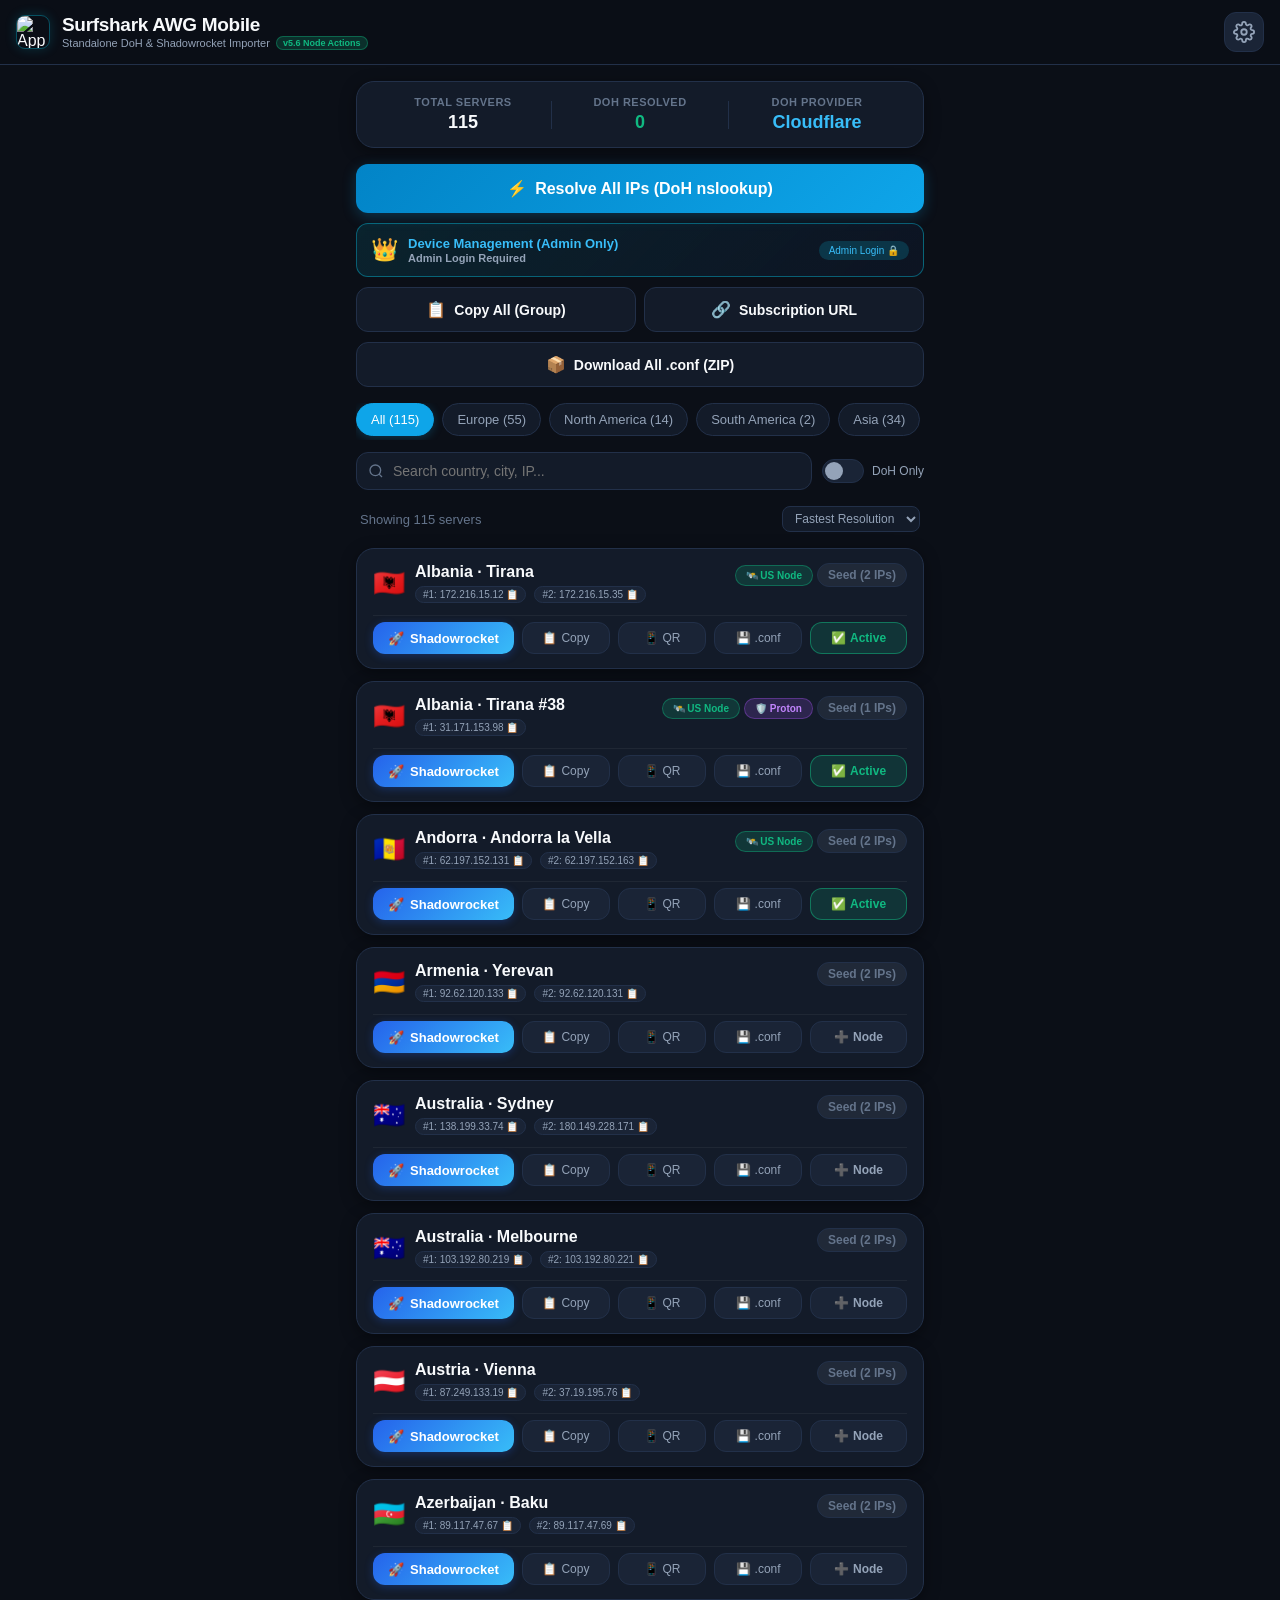
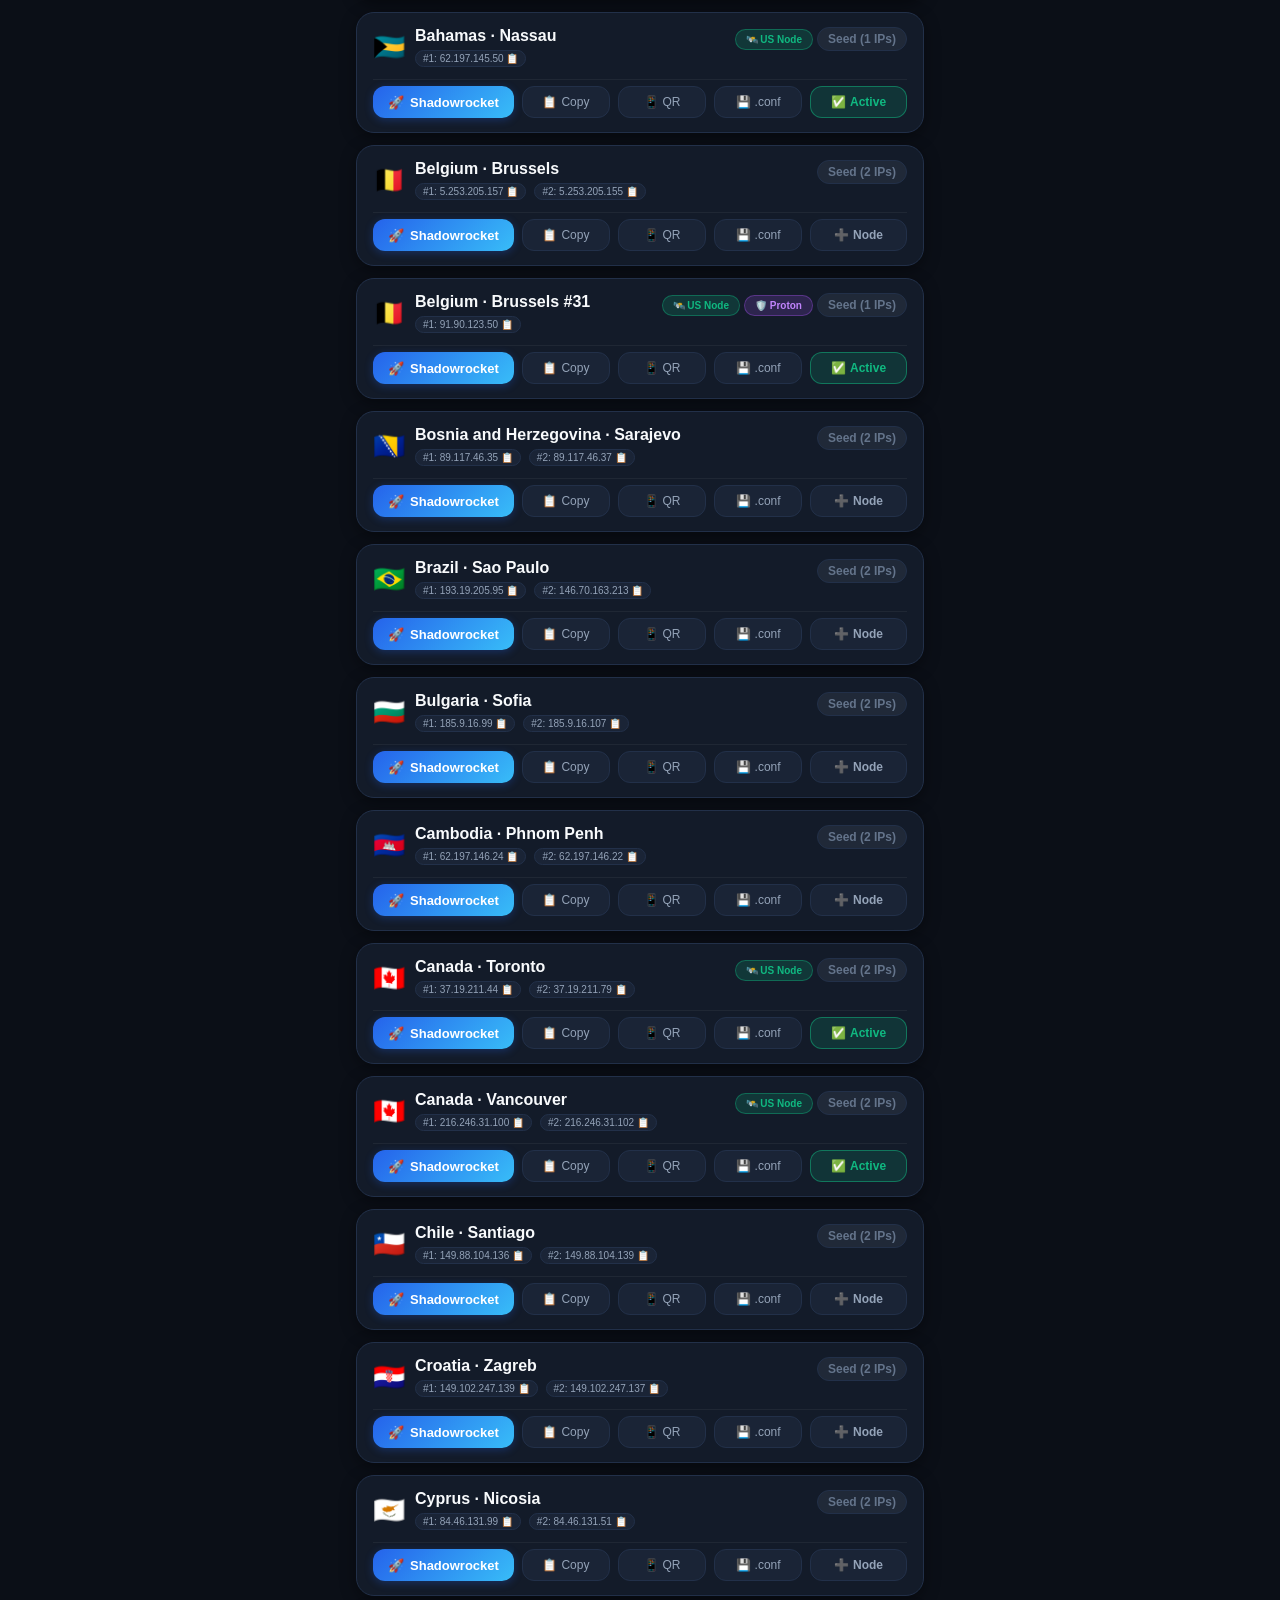
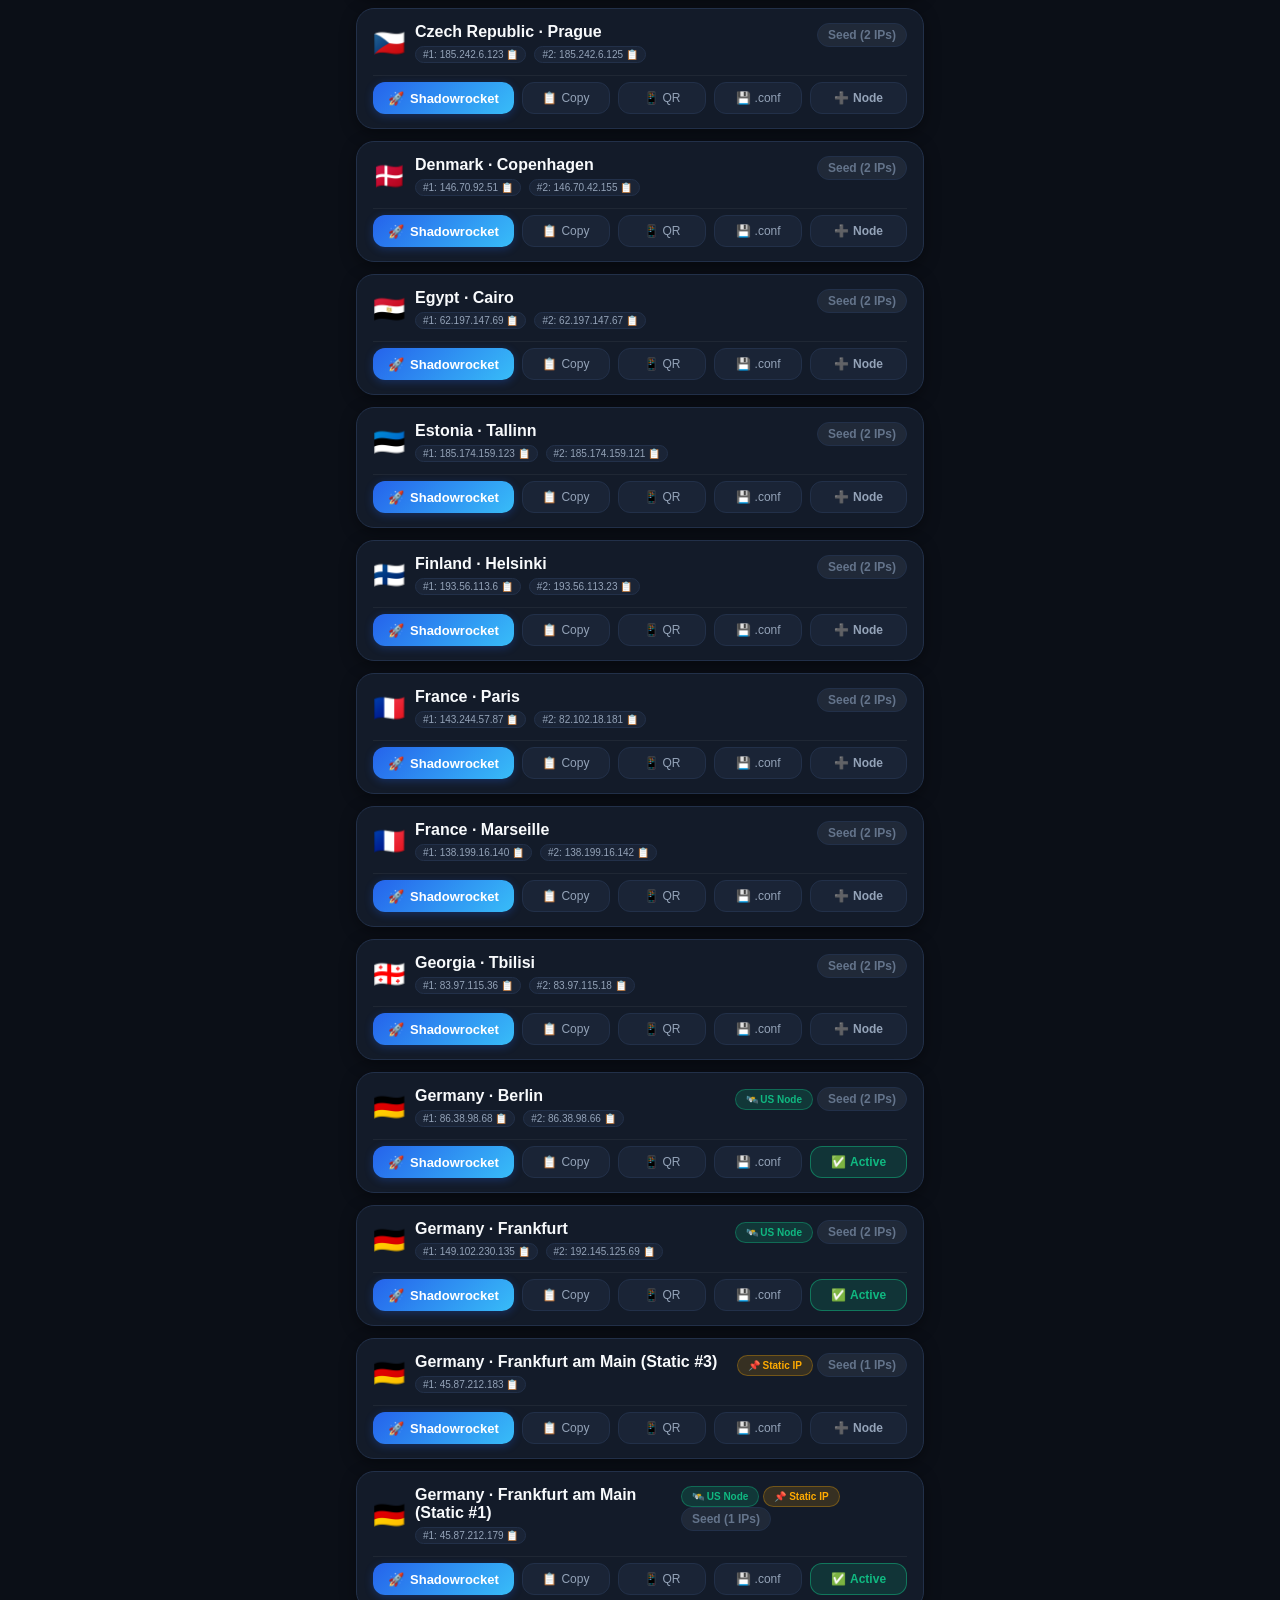
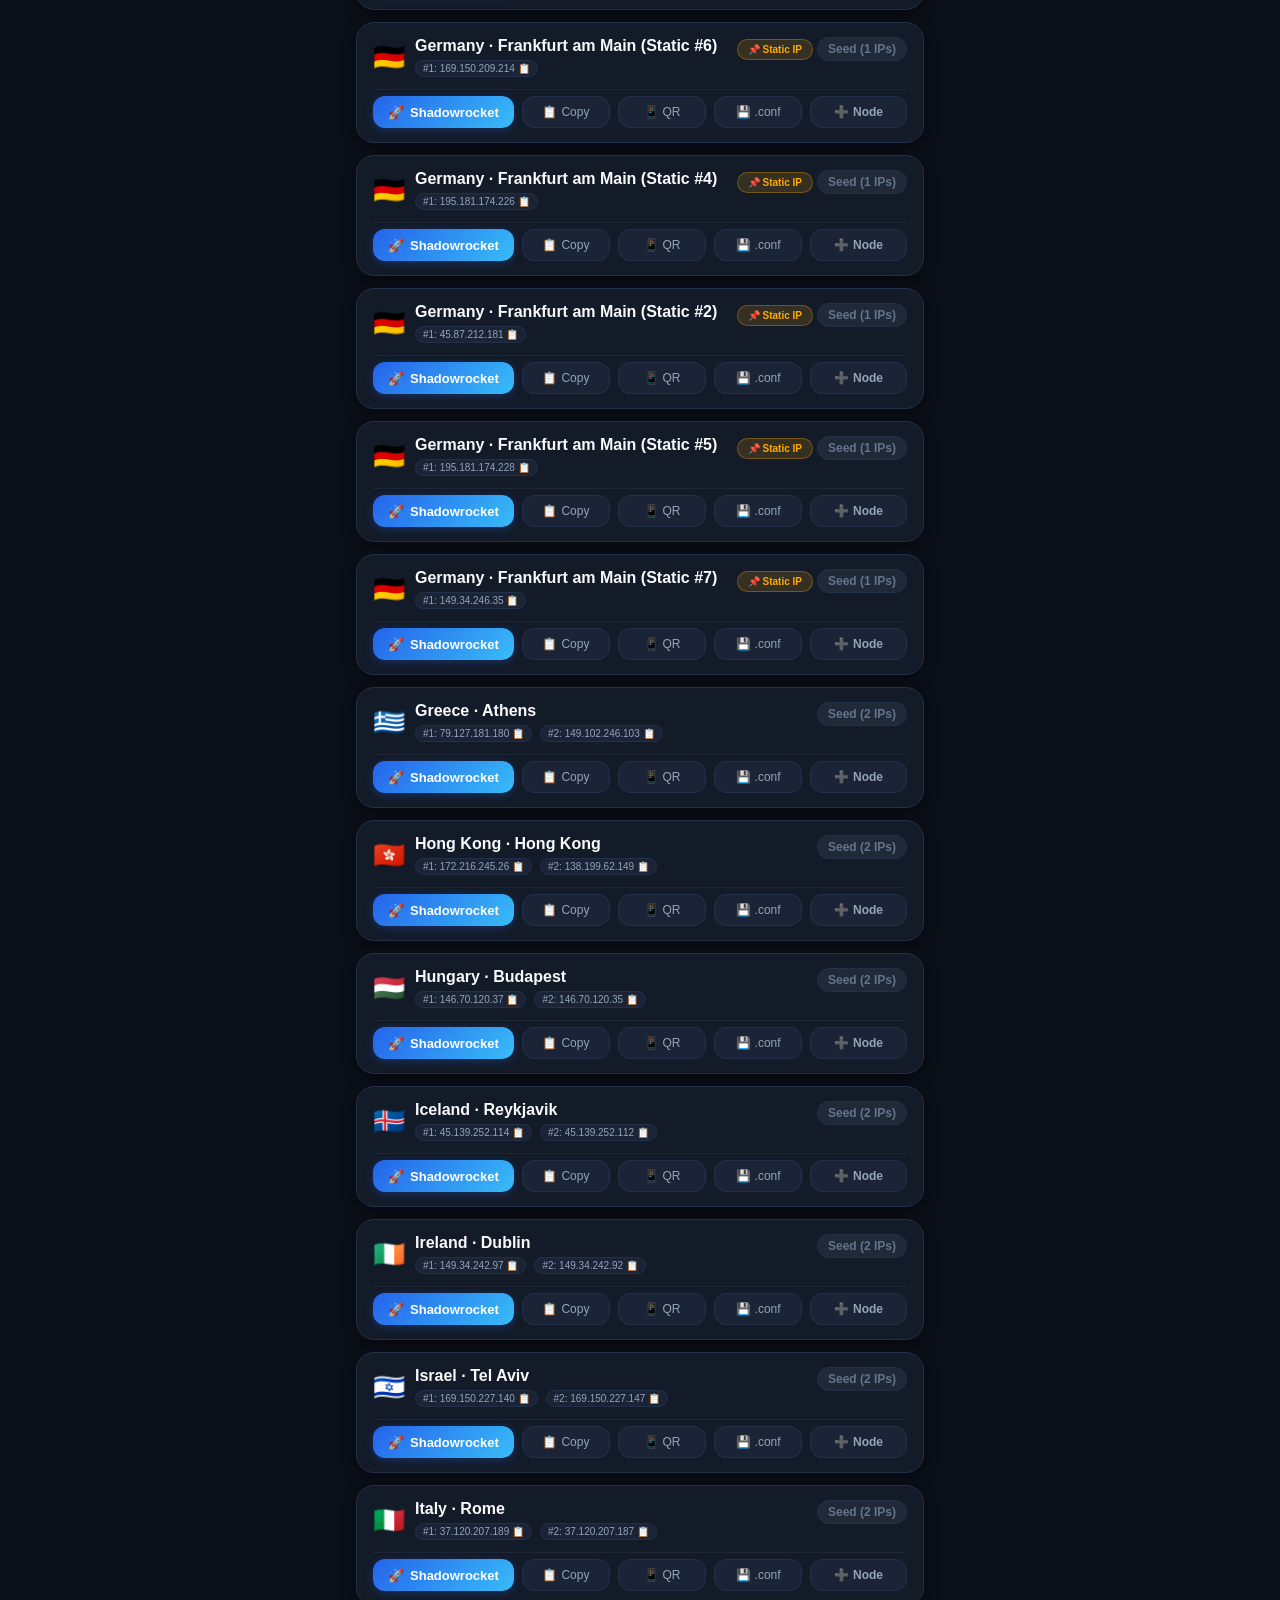
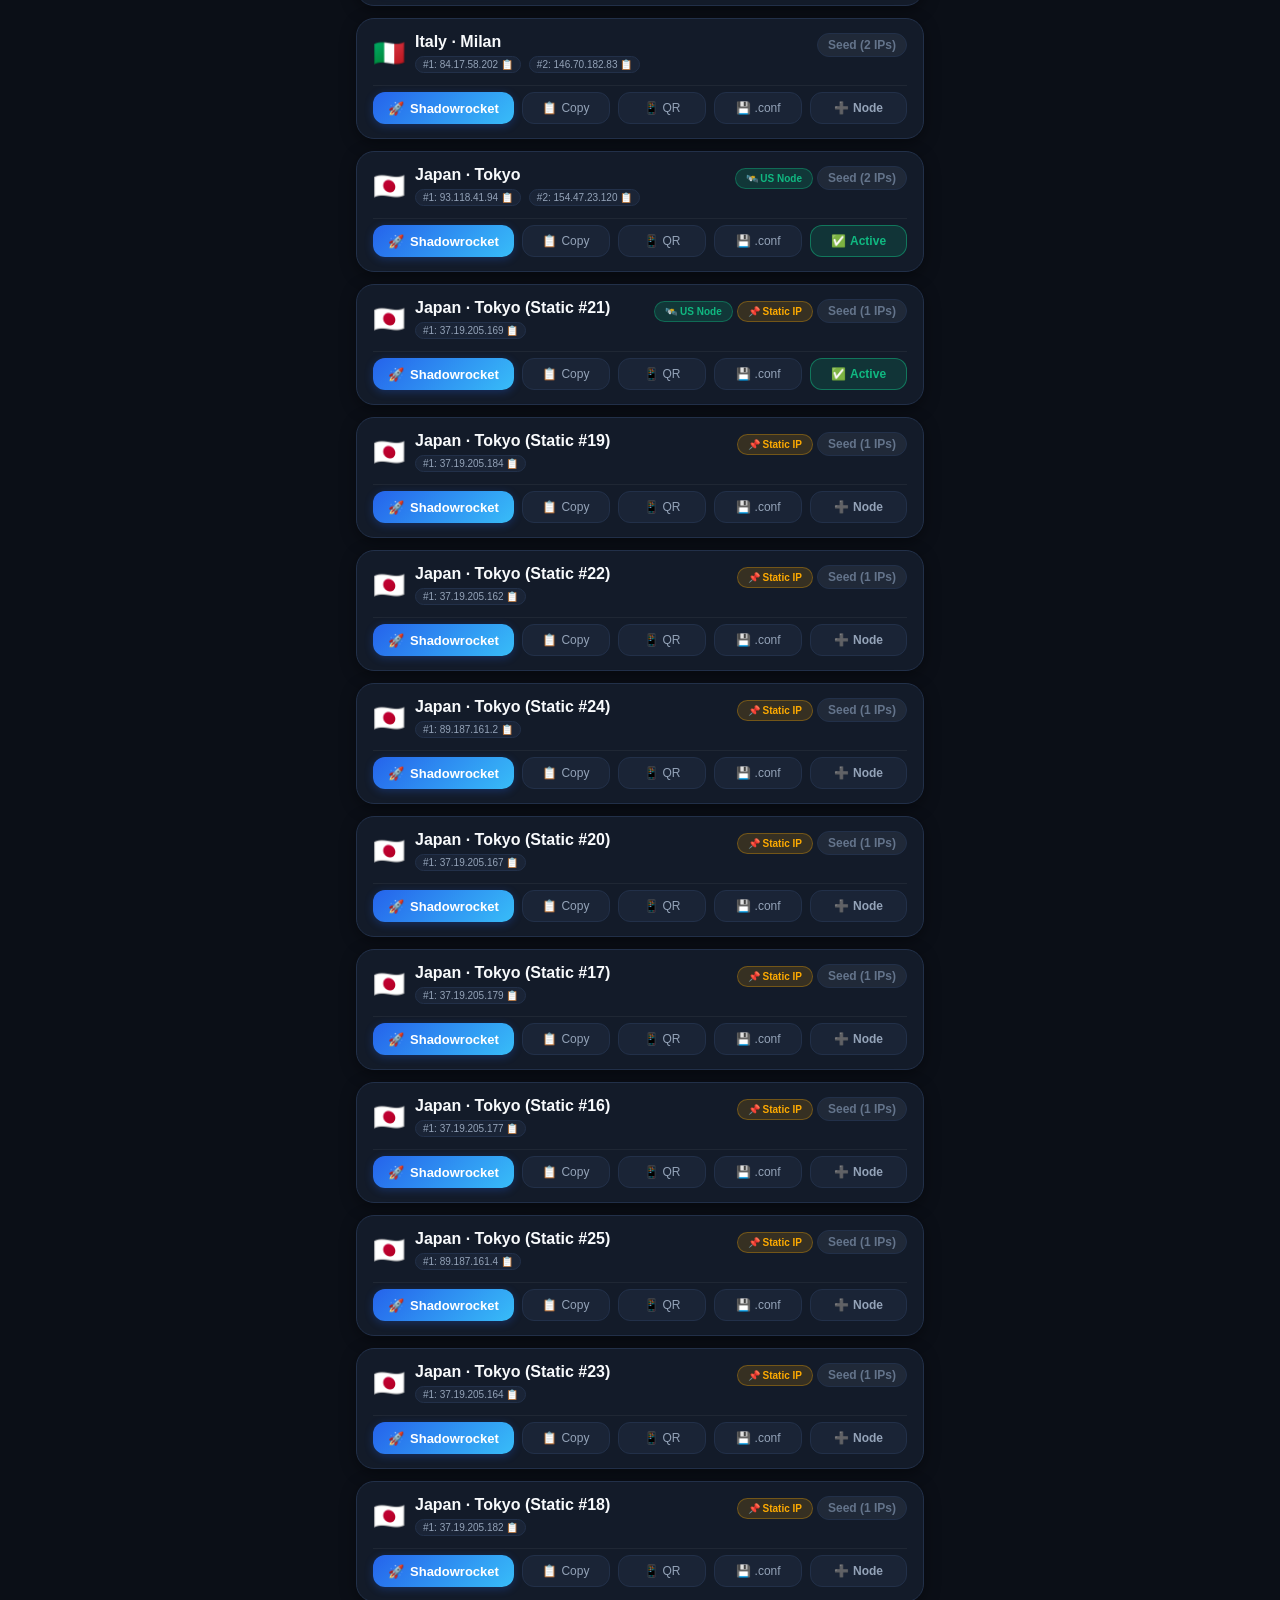
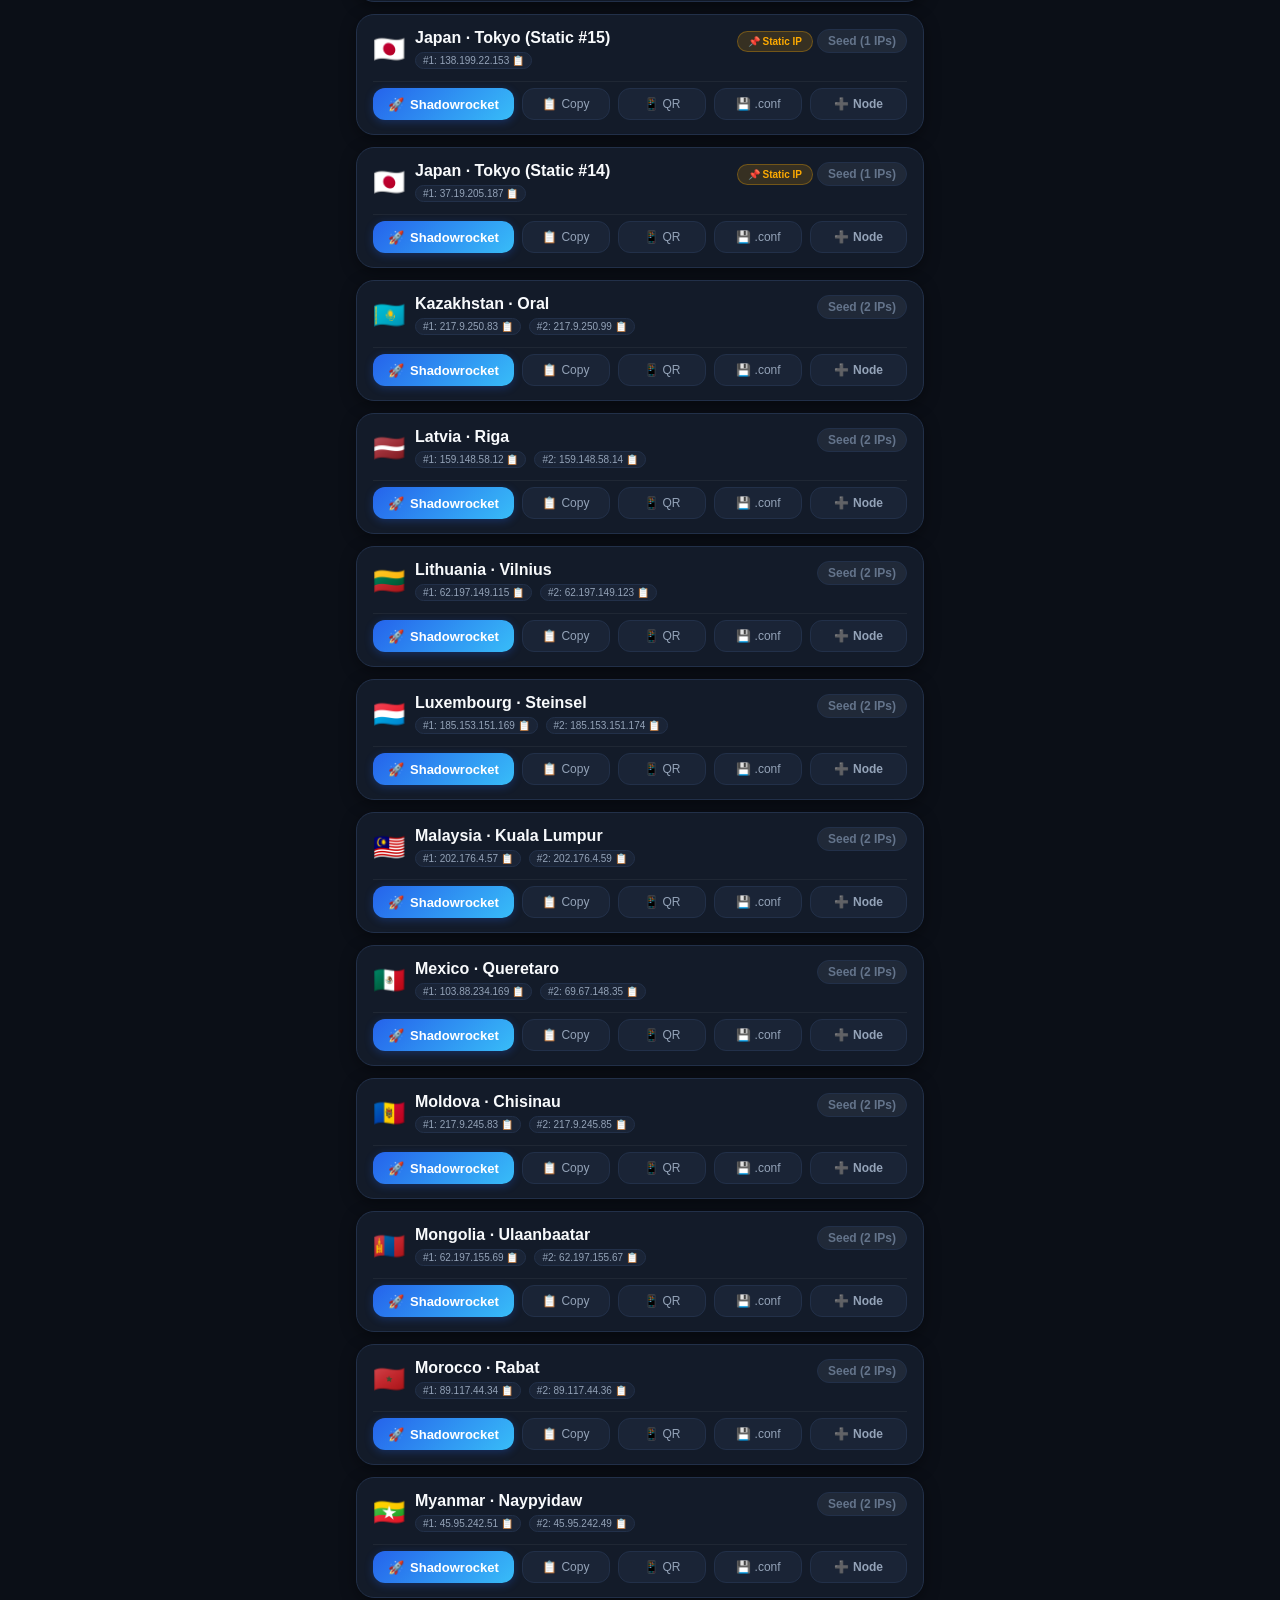
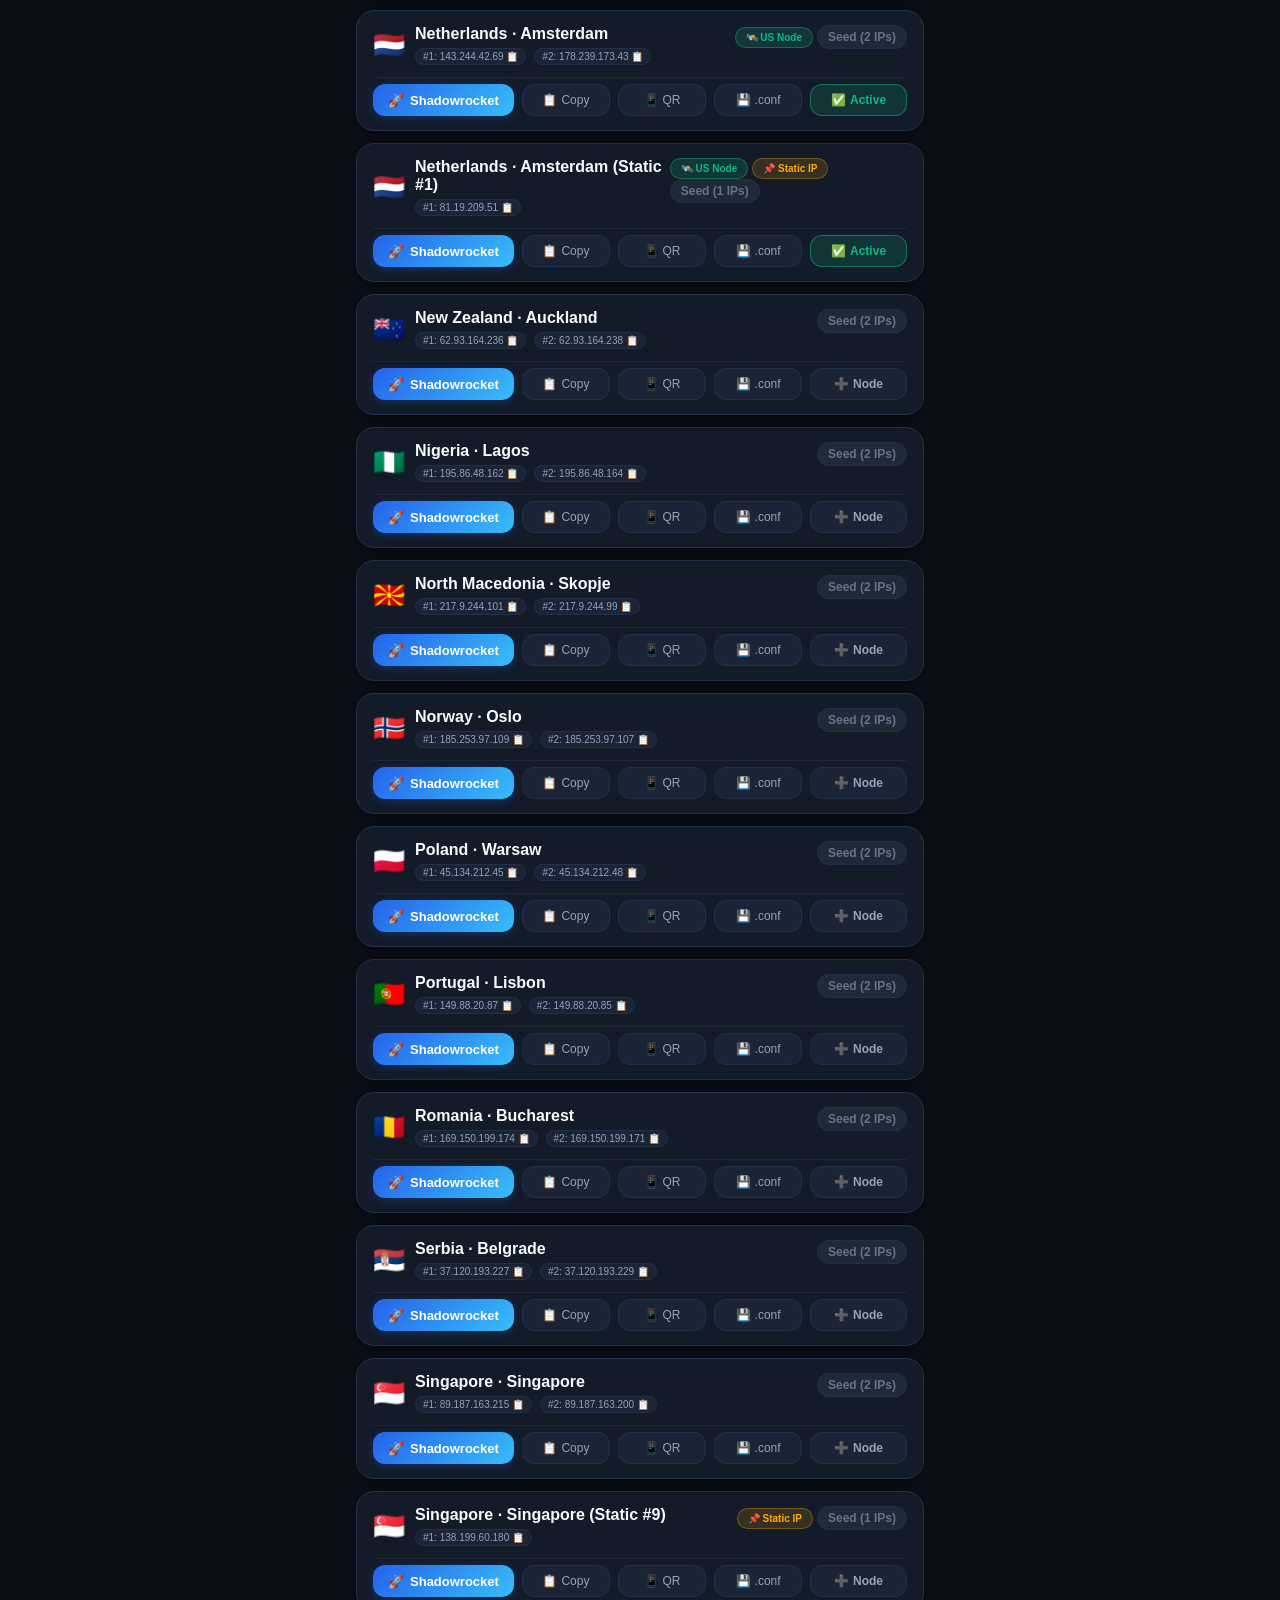
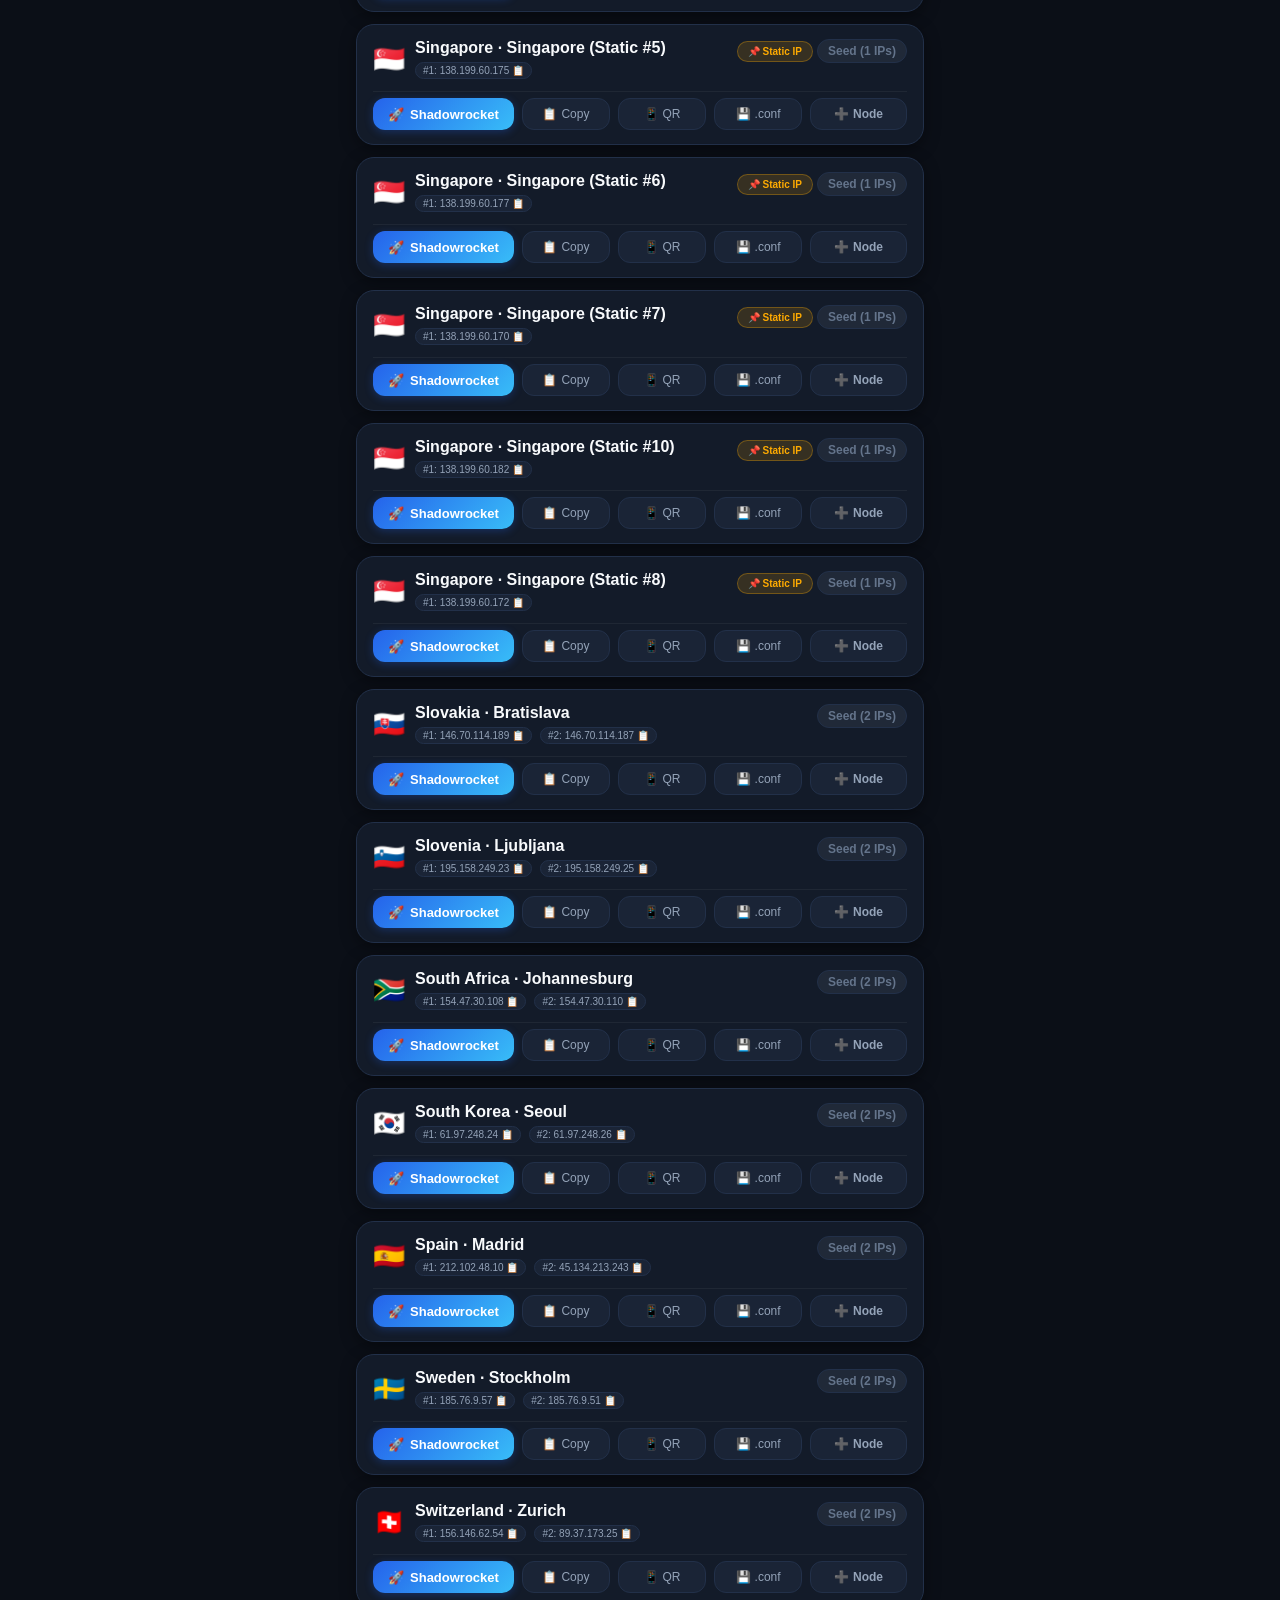
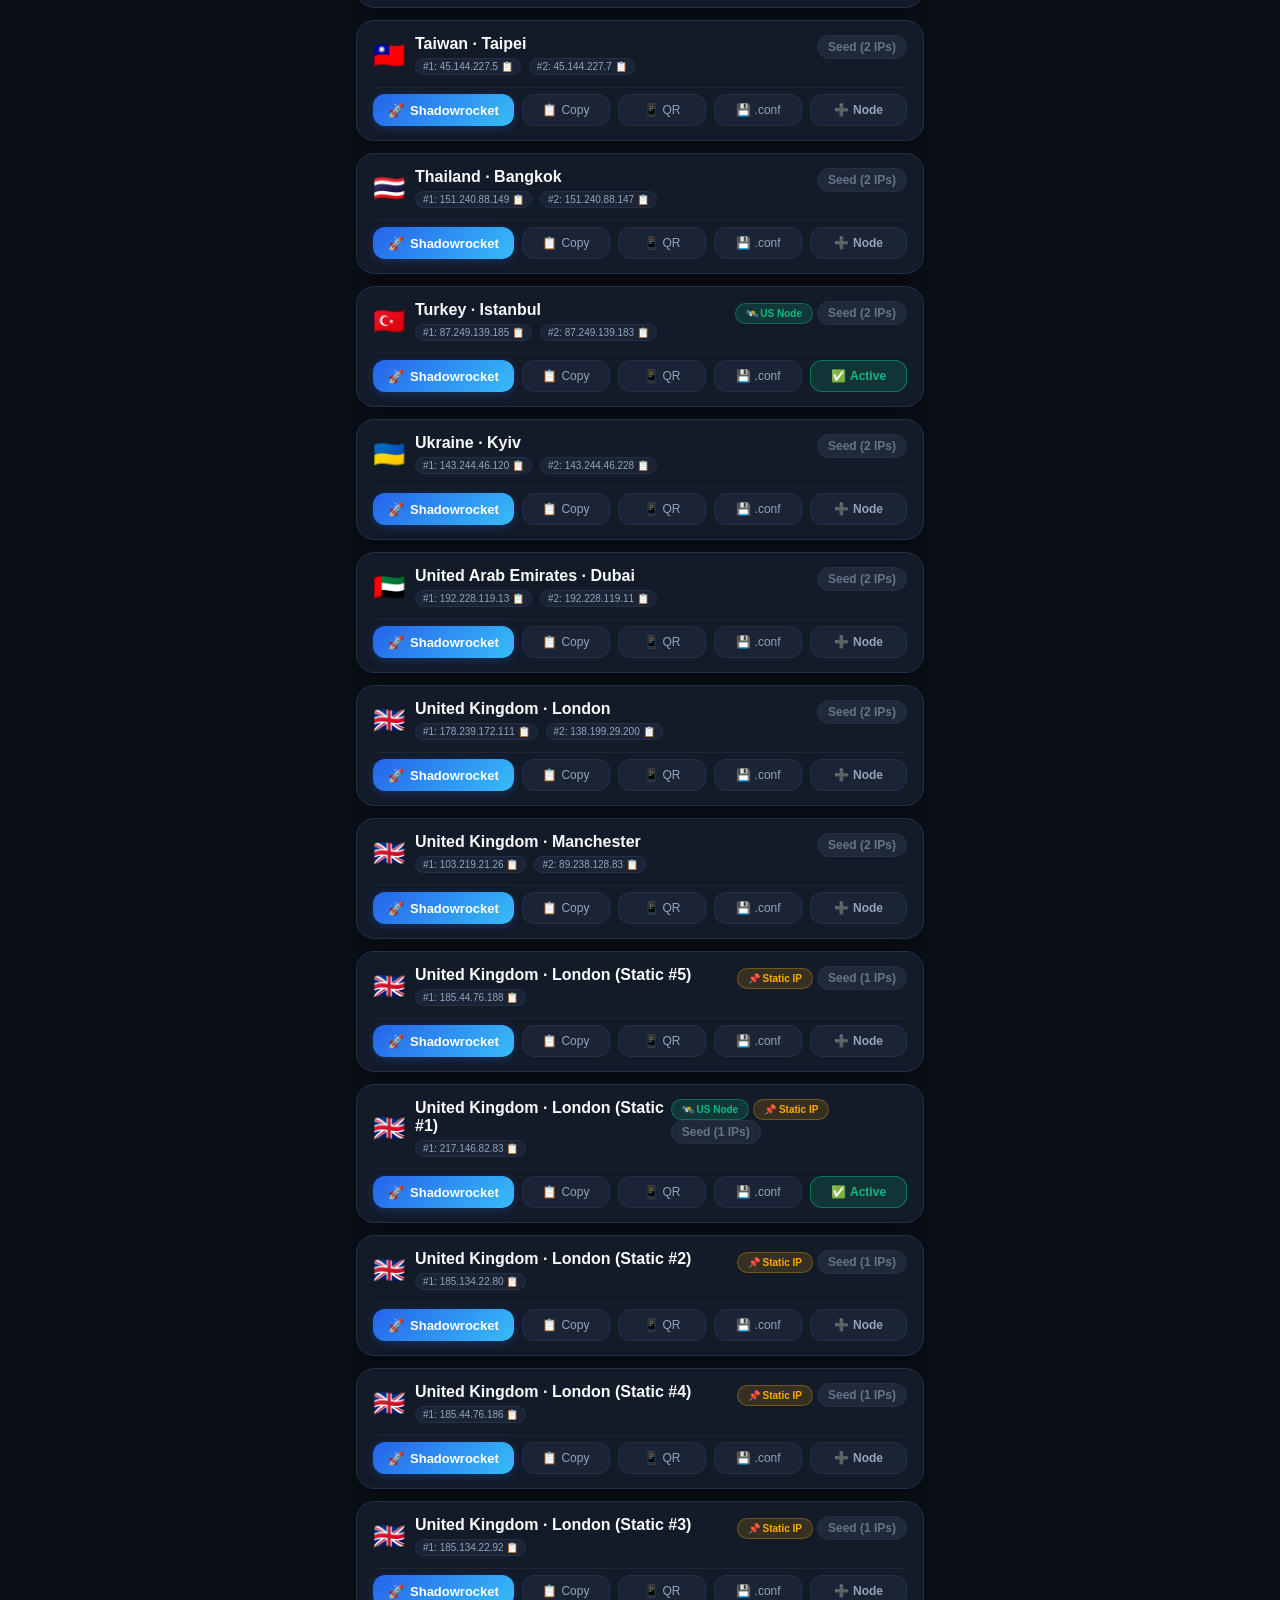
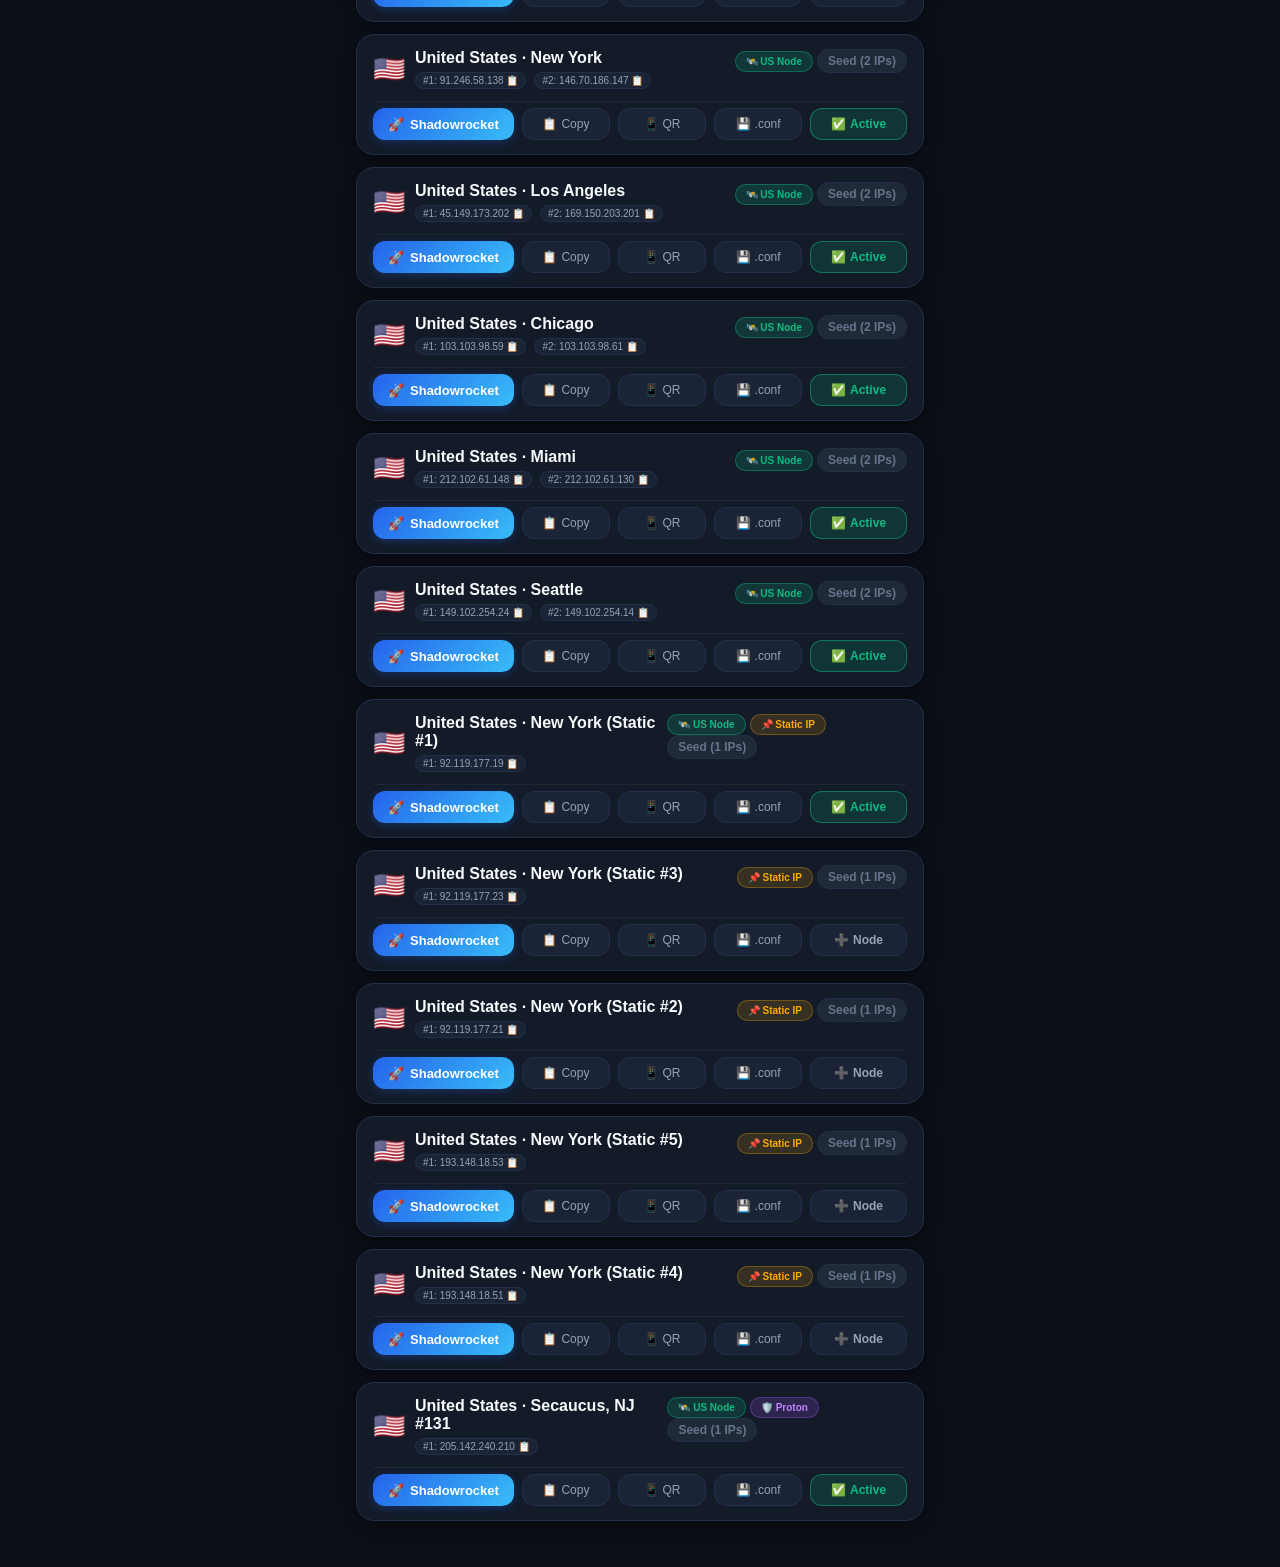
==== templates/index.html @ ce4c0f8d "chore(auto): update DoH resolved IPs and subscription nodes [skip ci]" ====
<!DOCTYPE html>
<html lang="en">
<head>
    <meta charset="UTF-8">
    <meta name="viewport" content="width=device-width, initial-scale=1.0, maximum-scale=1.0, user-scalable=no, viewport-fit=cover">
    <meta name="apple-mobile-web-app-capable" content="yes">
    <meta name="apple-mobile-web-app-status-bar-style" content="black-translucent">
    <meta name="apple-mobile-web-app-title" content="Surfshark">
    <meta name="theme-color" content="#0b0f17">
    <title>Surfshark AmneziaWG Mobile — Standalone DoH & Node Generator</title>
    <link rel="icon" type="image/svg+xml" href="favicon.svg">
    <link rel="icon" type="image/png" sizes="192x192" href="icon-192.png">
    <link rel="apple-touch-icon" sizes="180x180" href="apple-touch-icon.png">
    <link rel="manifest" href="manifest.json">
    <style>
/* Surfshark AmneziaWG Mobile Scanner - Modern Cupertino Dark Theme */

:root {
    --bg-main: #0b0f17;
    --bg-card: #131b29;
    --bg-card-hover: #1a2538;
    --bg-secondary: #1a2436;
    --border-color: #223049;
    --border-light: #2d3f5e;
    
    --text-primary: #f8fafc;
    --text-secondary: #94a3b8;
    --text-muted: #64748b;
    
    --accent-blue: #0ea5e9;
    --accent-cyan: #38bdf8;
    --accent-glow: rgba(14, 165, 233, 0.25);
    
    --status-success: #10b981;
    --status-success-bg: rgba(16, 185, 129, 0.12);
    --status-warning: #f59e0b;
    --status-warning-bg: rgba(245, 158, 11, 0.12);
    --status-danger: #ef4444;
    --status-danger-bg: rgba(239, 68, 68, 0.12);
    
    --radius-sm: 8px;
    --radius-md: 12px;
    --radius-lg: 18px;
    --radius-full: 9999px;
    
    --shadow-card: 0 4px 16px rgba(0, 0, 0, 0.4);
    --shadow-modal: 0 20px 40px rgba(0, 0, 0, 0.7);
}

* {
    box-sizing: border-box;
    margin: 0;
    padding: 0;
    -webkit-tap-highlight-color: transparent;
}

body {
    background-color: var(--bg-main);
    color: var(--text-primary);
    font-family: -apple-system, BlinkMacSystemFont, "SF Pro Display", "SF Pro Text", "Segoe UI", Roboto, Helvetica, Arial, sans-serif;
    -webkit-font-smoothing: antialiased;
    -moz-osx-font-smoothing: grayscale;
    min-height: 100vh;
    padding-bottom: calc(30px + env(safe-area-inset-bottom, 20px));
}

/* Header */
.app-header {
    position: sticky;
    top: 0;
    z-index: 100;
    background: rgba(11, 15, 23, 0.85);
    backdrop-filter: blur(16px);
    -webkit-backdrop-filter: blur(16px);
    border-bottom: 1px solid var(--border-color);
    padding: calc(12px + env(safe-area-inset-top, 0px)) 16px 12px 16px;
    display: flex;
    justify-content: space-between;
    align-items: center;
}

.header-left {
    display: flex;
    align-items: center;
    gap: 12px;
}

.logo-icon {
    font-size: 28px;
    line-height: 1;
    filter: drop-shadow(0 2px 8px var(--accent-glow));
}

.app-title {
    font-size: 19px;
    font-weight: 700;
    letter-spacing: -0.3px;
    color: var(--text-primary);
}

.app-subtitle {
    font-size: 11px;
    color: var(--text-secondary);
    font-weight: 500;
}

.icon-btn {
    background: var(--bg-secondary);
    border: 1px solid var(--border-color);
    color: var(--text-secondary);
    width: 40px;
    height: 40px;
    border-radius: var(--radius-md);
    display: flex;
    align-items: center;
    justify-content: center;
    cursor: pointer;
    transition: all 0.2s ease;
}

.icon-btn:active {
    transform: scale(0.92);
    color: var(--accent-cyan);
    border-color: var(--accent-blue);
}

/* Main Container */
.app-container {
    max-width: 600px;
    margin: 0 auto;
    padding: 16px;
    display: flex;
    flex-direction: column;
    gap: 16px;
}

/* Warning & Notice Banners */
.warning-banner {
    background: var(--status-warning-bg);
    border: 1px solid var(--status-warning);
    border-radius: var(--radius-md);
    padding: 12px 14px;
    display: flex;
    align-items: flex-start;
    gap: 10px;
    font-size: 13px;
    line-height: 1.4;
    color: #fde68a;
}

.warning-icon {
    font-size: 20px;
    flex-shrink: 0;
}

.notice-banner {
    background: rgba(14, 165, 233, 0.1);
    border: 1px solid rgba(14, 165, 233, 0.3);
    border-radius: var(--radius-md);
    padding: 12px 14px;
    display: flex;
    align-items: center;
    gap: 10px;
    font-size: 13px;
}

.notice-icon {
    font-size: 20px;
    flex-shrink: 0;
}

.notice-text {
    flex: 1;
    color: var(--text-secondary);
}

.notice-text strong {
    color: var(--text-primary);
}

/* Stats Card */
.stats-card {
    background: var(--bg-card);
    border: 1px solid var(--border-color);
    border-radius: var(--radius-lg);
    padding: 14px 18px;
    display: flex;
    align-items: center;
    justify-content: space-between;
    box-shadow: var(--shadow-card);
}

.stat-item {
    display: flex;
    flex-direction: column;
    align-items: center;
    flex: 1;
}

.stat-label {
    font-size: 11px;
    color: var(--text-muted);
    text-transform: uppercase;
    font-weight: 600;
    letter-spacing: 0.5px;
    margin-bottom: 4px;
}

.stat-value {
    font-size: 18px;
    font-weight: 700;
    color: var(--text-primary);
}

.text-success { color: var(--status-success) !important; }
.text-accent { color: var(--accent-cyan) !important; }

.stat-divider {
    width: 1px;
    height: 28px;
    background: var(--border-color);
}

/* Progress Box */
.progress-box {
    background: var(--bg-card);
    border: 1px solid var(--accent-blue);
    border-radius: var(--radius-md);
    padding: 12px 16px;
    box-shadow: 0 0 15px var(--accent-glow);
}

.progress-info {
    display: flex;
    justify-content: space-between;
    font-size: 13px;
    font-weight: 600;
    color: var(--accent-cyan);
    margin-bottom: 8px;
}

.progress-track {
    width: 100%;
    height: 8px;
    background: var(--bg-secondary);
    border-radius: var(--radius-full);
    overflow: hidden;
}

.progress-fill {
    height: 100%;
    background: linear-gradient(90deg, var(--accent-blue), var(--accent-cyan));
    border-radius: var(--radius-full);
    transition: width 0.3s ease;
}

/* Action Grid */
.action-grid {
    display: flex;
    flex-direction: column;
    gap: 10px;
}

.secondary-actions {
    display: grid;
    grid-template-columns: 1fr 1fr;
    gap: 10px;
}

.btn {
    border: none;
    border-radius: var(--radius-md);
    font-size: 15px;
    font-weight: 600;
    display: inline-flex;
    align-items: center;
    justify-content: center;
    gap: 8px;
    cursor: pointer;
    transition: all 0.2s cubic-bezier(0.16, 1, 0.3, 1);
    user-select: none;
}

.btn:active {
    transform: scale(0.97);
}

.btn-primary {
    background: linear-gradient(135deg, #0284c7, #0ea5e9);
    color: #ffffff;
    padding: 15px 20px;
    font-size: 16px;
    box-shadow: 0 4px 14px var(--accent-glow);
}

.btn-primary:active {
    background: #0284c7;
}

.btn-primary.scanning {
    background: linear-gradient(135deg, #d97706, #f59e0b);
    box-shadow: 0 4px 14px rgba(245, 158, 11, 0.3);
}

.btn-secondary {
    background: var(--bg-card);
    border: 1px solid var(--border-color);
    color: var(--text-primary);
    padding: 12px 14px;
    font-size: 14px;
}

.btn-secondary:active {
    background: var(--bg-secondary);
    border-color: var(--border-light);
}

.btn-accent {
    background: var(--accent-blue);
    color: #ffffff;
    padding: 8px 14px;
}

.btn-sm {
    padding: 6px 12px;
    font-size: 12px;
    border-radius: var(--radius-sm);
}

.btn-block {
    width: 100%;
}

.btn-icon {
    font-size: 16px;
}

/* Filter Section */
.filter-section {
    display: flex;
    flex-direction: column;
    gap: 12px;
}

.chips-scroll {
    display: flex;
    gap: 8px;
    overflow-x: auto;
    padding-bottom: 4px;
    -webkit-overflow-scrolling: touch;
    scrollbar-width: none;
}

.chips-scroll::-webkit-scrollbar {
    display: none;
}

.chip {
    background: var(--bg-card);
    border: 1px solid var(--border-color);
    color: var(--text-secondary);
    padding: 8px 14px;
    border-radius: var(--radius-full);
    font-size: 13px;
    font-weight: 500;
    white-space: nowrap;
    cursor: pointer;
    transition: all 0.2s ease;
    flex-shrink: 0;
}

.chip.active {
    background: var(--accent-blue);
    color: #ffffff;
    border-color: var(--accent-blue);
    box-shadow: 0 2px 10px var(--accent-glow);
}

.chip:active {
    transform: scale(0.95);
}

/* Search Bar & Switch */
.search-bar-row {
    display: flex;
    gap: 10px;
    align-items: center;
}

.search-input-wrapper {
    position: relative;
    flex: 1;
    display: flex;
    align-items: center;
}

.search-icon {
    position: absolute;
    left: 12px;
    color: var(--text-muted);
    pointer-events: none;
}

.search-input-wrapper input {
    width: 100%;
    background: var(--bg-card);
    border: 1px solid var(--border-color);
    color: var(--text-primary);
    padding: 10px 34px 10px 36px;
    border-radius: var(--radius-md);
    font-size: 14px;
    outline: none;
    transition: border-color 0.2s ease;
}

.search-input-wrapper input:focus {
    border-color: var(--accent-blue);
}

.clear-btn {
    position: absolute;
    right: 10px;
    background: transparent;
    border: none;
    color: var(--text-muted);
    font-size: 14px;
    cursor: pointer;
    padding: 4px;
}

.toggle-filter {
    display: flex;
    align-items: center;
    gap: 8px;
    cursor: pointer;
    user-select: none;
    flex-shrink: 0;
}

.toggle-filter input {
    display: none;
}

.toggle-switch {
    width: 42px;
    height: 24px;
    background: var(--bg-secondary);
    border: 1px solid var(--border-color);
    border-radius: var(--radius-full);
    position: relative;
    transition: all 0.25s ease;
}

.toggle-switch::after {
    content: '';
    position: absolute;
    top: 2px;
    left: 2px;
    width: 18px;
    height: 18px;
    background: var(--text-secondary);
    border-radius: 50%;
    transition: all 0.25s ease;
}

.toggle-filter input:checked + .toggle-switch {
    background: var(--status-success);
    border-color: var(--status-success);
}

.toggle-filter input:checked + .toggle-switch::after {
    transform: translateX(18px);
    background: #ffffff;
}

.toggle-label {
    font-size: 12px;
    font-weight: 500;
    color: var(--text-secondary);
}

/* Server List Header */
.server-list-header {
    display: flex;
    justify-content: space-between;
    align-items: center;
    font-size: 13px;
    color: var(--text-muted);
    padding: 0 4px;
}

.sort-selector select {
    background: var(--bg-card);
    border: 1px solid var(--border-color);
    color: var(--text-secondary);
    padding: 4px 8px;
    border-radius: var(--radius-sm);
    font-size: 12px;
    outline: none;
}

/* Server Cards Container */
.server-cards-container {
    display: flex;
    flex-direction: column;
    gap: 12px;
}

.server-card {
    background: var(--bg-card);
    border: 1px solid var(--border-color);
    border-radius: var(--radius-lg);
    padding: 14px 16px;
    box-shadow: var(--shadow-card);
    display: flex;
    flex-direction: column;
    gap: 12px;
    transition: transform 0.15s ease, border-color 0.15s ease;
}

.server-card:hover {
    border-color: var(--border-light);
}

.server-card.working {
    border-left: 4px solid var(--status-success);
}

.server-card-top {
    display: flex;
    justify-content: space-between;
    align-items: flex-start;
}

.server-location {
    display: flex;
    align-items: center;
    gap: 10px;
}

.server-flag {
    font-size: 26px;
    line-height: 1;
}

.server-info-title {
    font-size: 16px;
    font-weight: 700;
    color: var(--text-primary);
}

.server-info-sub {
    font-size: 12px;
    color: var(--text-secondary);
    font-family: monospace;
}

/* Badges */
.badge {
    padding: 4px 10px;
    border-radius: var(--radius-full);
    font-size: 12px;
    font-weight: 700;
    display: inline-flex;
    align-items: center;
    gap: 5px;
}

.badge-green {
    background: var(--status-success-bg);
    color: #34d399;
    border: 1px solid rgba(16, 185, 129, 0.3);
}

.badge-yellow {
    background: var(--status-warning-bg);
    color: #fbbf24;
    border: 1px solid rgba(245, 158, 11, 0.3);
}

.badge-gray {
    background: rgba(148, 163, 184, 0.1);
    color: var(--text-muted);
    border: 1px solid var(--border-color);
}

/* Server Card Actions */
.server-card-actions {
    display: flex;
    flex-wrap: wrap;
    gap: 6px;
    padding-top: 6px;
    border-top: 1px solid rgba(255, 255, 255, 0.05);
}

.btn-sr-add {
    flex: 1 1 100%;
    background: linear-gradient(135deg, #2563eb, #38bdf8);
    color: #ffffff;
    font-size: 12px;
    font-weight: 600;
    padding: 8px 10px;
    border-radius: var(--radius-md);
    text-decoration: none;
    display: flex;
    align-items: center;
    justify-content: center;
    gap: 6px;
    box-shadow: 0 2px 8px rgba(37, 99, 235, 0.3);
    transition: transform 0.15s ease;
    margin-bottom: 2px;
}

.btn-sr-add:active {
    transform: scale(0.97);
}

.btn-card-action {
    flex: 1 1 calc(25% - 6px);
    min-width: 58px;
    background: var(--bg-secondary);
    border: 1px solid var(--border-color);
    color: var(--text-secondary);
    font-size: 11px;
    font-weight: 500;
    padding: 7px 4px;
    border-radius: var(--radius-md);
    cursor: pointer;
    display: flex;
    align-items: center;
    justify-content: center;
    gap: 4px;
    text-decoration: none;
    transition: all 0.15s ease;
    white-space: nowrap;
    user-select: none;
    -webkit-user-select: none;
    -webkit-tap-highlight-color: transparent;
}

.btn-card-action:active {
    background: var(--border-light);
    color: var(--text-primary);
    transform: scale(0.96);
}

.btn-toggle-node {
    font-size: 11px;
    font-weight: 600;
}

.btn-toggle-node.active-node {
    background: rgba(16, 185, 129, 0.16) !important;
    border-color: rgba(16, 185, 129, 0.5) !important;
    color: #10b981 !important;
}

.btn-toggle-node.active-node:hover {
    background: rgba(16, 185, 129, 0.28) !important;
    border-color: #10b981 !important;
}

@media (min-width: 600px) {
    .server-card-actions {
        display: grid;
        grid-template-columns: 1.6fr 1fr 1fr 1fr 1.1fr;
        gap: 8px;
    }
    .btn-sr-add {
        flex: none;
        margin-bottom: 0;
        font-size: 13px;
    }
    .btn-card-action {
        flex: none;
        min-width: 0;
        font-size: 12px;
        padding: 8px 6px;
    }
}

/* Empty State */
.empty-state {
    background: var(--bg-card);
    border: 1px solid var(--border-color);
    border-radius: var(--radius-lg);
    padding: 40px 20px;
    text-align: center;
    color: var(--text-muted);
}

.empty-icon {
    font-size: 36px;
    margin-bottom: 12px;
}

/* Scroll Lock when Modal is Active (Zero Background Scroll Leak) */
html.modal-open, body.modal-open {
    overflow: hidden !important;
    height: 100% !important;
    overscroll-behavior: contain !important;
}

/* Modals */
.modal-overlay {
    position: fixed;
    top: 0;
    left: 0;
    right: 0;
    bottom: 0;
    background: rgba(0, 0, 0, 0.75);
    backdrop-filter: blur(8px);
    -webkit-backdrop-filter: blur(8px);
    z-index: 1000;
    display: flex;
    align-items: flex-end;
    justify-content: center;
    animation: fadeIn 0.2s ease;
    overscroll-behavior: contain;
    touch-action: pan-y;
}

@media (min-width: 600px) {
    .modal-overlay {
        align-items: center;
        padding: 20px;
    }
}

.modal-sheet {
    background: var(--bg-card);
    border: 1px solid var(--border-color);
    border-radius: 24px 24px 0 0;
    width: 100%;
    max-width: 540px;
    max-height: 92vh;
    display: flex;
    flex-direction: column;
    overflow: hidden;
    padding: 20px 16px calc(16px + env(safe-area-inset-bottom, 16px)) 16px;
    box-shadow: var(--shadow-modal);
    animation: slideUp 0.25s cubic-bezier(0.16, 1, 0.3, 1);
    overscroll-behavior: contain;
}

@media (min-width: 600px) {
    .modal-sheet {
        border-radius: 20px;
        padding: 24px;
        max-height: 85vh;
    }
}

.modal-body {
    flex: 1;
    min-height: 0;
    overflow-y: auto;
    -webkit-overflow-scrolling: touch;
    overscroll-behavior: contain;
    padding-right: 2px;
}

.modal-header {
    display: flex;
    justify-content: space-between;
    align-items: center;
    margin-bottom: 14px;
}

.modal-header h2 {
    font-size: 19px;
    font-weight: 700;
    color: var(--text-primary);
}

/* US Server Exit Nodes Mobile-Optimized Layout */
.us-nodes-container {
    display: block !important;
    width: 100%;
    box-sizing: border-box;
    padding-bottom: 8px;
    scrollbar-width: thin;
    scrollbar-color: rgba(6, 182, 212, 0.4) rgba(0, 0, 0, 0.2);
}

.us-nodes-container::-webkit-scrollbar {
    width: 5px;
}

.us-nodes-container::-webkit-scrollbar-track {
    background: rgba(0, 0, 0, 0.2);
    border-radius: 4px;
}

.us-nodes-container::-webkit-scrollbar-thumb {
    background: rgba(6, 182, 212, 0.4);
    border-radius: 4px;
}

.us-nodes-container::-webkit-scrollbar-thumb:hover {
    background: rgba(6, 182, 212, 0.7);
}

.us-node-group {
    display: block !important;
    width: 100%;
    box-sizing: border-box;
    background: var(--bg-card);
    border: 1px solid var(--border-color);
    border-radius: var(--radius-md);
    margin-bottom: 12px;
    flex-shrink: 0 !important;
    min-height: -webkit-fit-content;
    min-height: fit-content;
}

.us-node-group-header {
    background: rgba(255, 255, 255, 0.03);
    border-bottom: 1px solid var(--border-color);
    padding: 9px 12px;
    display: flex;
    justify-content: space-between;
    align-items: center;
    font-size: 11px;
    font-weight: 700;
    color: var(--accent-cyan);
    min-height: 38px;
    box-sizing: border-box;
    border-top-left-radius: var(--radius-md);
    border-top-right-radius: var(--radius-md);
}

.us-node-group-count {
    font-size: 10px;
    color: var(--text-muted);
    font-weight: normal;
}

.us-node-group-list {
    display: flex;
    flex-direction: column;
    gap: 6px;
    padding: 8px;
    box-sizing: border-box;
    width: 100%;
}

.us-node-card {
    display: flex;
    flex-direction: column;
    gap: 5px;
    padding: 10px 12px;
    border-radius: 8px;
    cursor: pointer;
    background: var(--bg-main);
    border: 1px solid var(--border-color);
    transition: background 0.15s ease, border-color 0.15s ease, transform 0.1s ease;
    user-select: none;
    -webkit-user-select: none;
    -webkit-tap-highlight-color: transparent;
    flex-shrink: 0 !important;
    min-height: 52px;
    box-sizing: border-box;
    width: 100%;
}

.us-node-card:active {
    transform: scale(0.99);
}

.us-node-card.active {
    background: rgba(6, 182, 212, 0.08);
    border-color: rgba(6, 182, 212, 0.45);
}

.us-node-card-row-top {
    display: flex;
    align-items: center;
    justify-content: space-between;
    gap: 8px;
}

.us-node-card-left {
    display: flex;
    align-items: center;
    gap: 8px;
    flex: 1;
    min-width: 0;
}

.us-node-chk {
    width: 18px;
    height: 18px;
    accent-color: var(--accent-cyan);
    cursor: pointer;
    flex-shrink: 0;
    pointer-events: none;
}

.us-node-flag {
    font-size: 16px;
    flex-shrink: 0;
    line-height: 1;
}

.us-node-name {
    font-size: 13px;
    font-weight: 700;
    color: var(--text-primary);
    white-space: nowrap;
}

.us-node-badges {
    display: flex;
    align-items: center;
    gap: 4px;
    flex-wrap: wrap;
}

.us-node-badge {
    font-size: 9px;
    padding: 1px 6px;
    border-radius: 4px;
    font-weight: 600;
    white-space: nowrap;
}

.us-node-badge.static {
    background: rgba(245, 158, 11, 0.18);
    color: #f59e0b;
    border: 1px solid rgba(245, 158, 11, 0.35);
}

.us-node-badge.proton {
    background: rgba(168, 85, 247, 0.18);
    color: #c084fc;
    border: 1px solid rgba(168, 85, 247, 0.35);
}

.us-node-badge.core {
    background: rgba(6, 182, 212, 0.18);
    color: #22d3ee;
    border: 1px solid rgba(6, 182, 212, 0.35);
}

.us-node-badge.global {
    background: rgba(255, 255, 255, 0.05);
    color: var(--text-muted);
    border: 1px solid var(--border-color);
}

.us-node-status {
    font-size: 10px;
    font-weight: 600;
    flex-shrink: 0;
    padding: 2px 8px;
    border-radius: 12px;
}

.us-node-status.active {
    background: rgba(16, 185, 129, 0.15);
    color: #10b981;
}

.us-node-status.inactive {
    background: rgba(255, 255, 255, 0.04);
    color: var(--text-muted);
}

.us-node-card-row-bottom {
    display: flex;
    align-items: center;
    justify-content: space-between;
    gap: 8px;
    padding-left: 26px;
    font-size: 11px;
}

.us-node-desc {
    color: var(--text-secondary);
    white-space: nowrap;
    overflow: hidden;
    text-overflow: ellipsis;
    flex: 1;
}

.us-node-endpoint {
    font-family: var(--font-mono, monospace);
    font-size: 10px;
    color: var(--text-muted);
    flex-shrink: 0;
}

#us-nodes-category-pills,
#us-nodes-presets-bar {
    scrollbar-width: thin;
    scrollbar-color: rgba(6, 182, 212, 0.4) transparent;
}

#us-nodes-category-pills::-webkit-scrollbar,
#us-nodes-presets-bar::-webkit-scrollbar {
    height: 4px;
}

#us-nodes-category-pills::-webkit-scrollbar-track,
#us-nodes-presets-bar::-webkit-scrollbar-track {
    background: transparent;
}

#us-nodes-category-pills::-webkit-scrollbar-thumb,
#us-nodes-presets-bar::-webkit-scrollbar-thumb {
    background: rgba(6, 182, 212, 0.4);
    border-radius: 4px;
}

#us-nodes-category-pills::-webkit-scrollbar-thumb:hover,
#us-nodes-presets-bar::-webkit-scrollbar-thumb:hover {
    background: rgba(6, 182, 212, 0.75);
}

.modal-close {
    background: var(--bg-secondary);
    border: none;
    color: var(--text-muted);
    width: 32px;
    height: 32px;
    border-radius: 50%;
    cursor: pointer;
    font-size: 15px;
    display: flex;
    align-items: center;
    justify-content: center;
}

.modal-close:active {
    background: var(--border-light);
    color: var(--text-primary);
}

.modal-desc {
    font-size: 13px;
    color: var(--text-secondary);
    line-height: 1.5;
    margin-bottom: 18px;
}

.form-group {
    display: flex;
    flex-direction: column;
    gap: 6px;
    margin-bottom: 16px;
}

.form-group label {
    font-size: 13px;
    font-weight: 600;
    color: var(--text-primary);
}

.form-group input {
    background: var(--bg-main);
    border: 1px solid var(--border-color);
    color: var(--text-primary);
    padding: 12px 14px;
    border-radius: var(--radius-md);
    font-size: 14px;
    outline: none;
    font-family: monospace;
}

.form-group input:focus {
    border-color: var(--accent-blue);
}

.form-hint {
    font-size: 11px;
    color: var(--text-muted);
}

.obfuscation-box {
    background: var(--bg-main);
    border: 1px dashed var(--border-light);
    border-radius: var(--radius-md);
    padding: 12px;
    margin-bottom: 20px;
}

.obfuscation-title {
    font-size: 12px;
    font-weight: 600;
    color: var(--accent-cyan);
    margin-bottom: 8px;
}

.obfuscation-params {
    display: flex;
    flex-wrap: wrap;
    gap: 8px;
}

.obfuscation-params span {
    background: var(--bg-secondary);
    color: var(--text-secondary);
    padding: 4px 8px;
    border-radius: var(--radius-sm);
    font-size: 11px;
    font-family: monospace;
}

/* QR Code Modal Styles */
.text-center {
    text-align: center;
}

.qr-image-wrapper {
    background: #ffffff;
    padding: 16px;
    border-radius: var(--radius-lg);
    display: inline-block;
    margin: 10px auto 20px auto;
    box-shadow: 0 4px 20px rgba(0, 0, 0, 0.4);
}

.qr-image-wrapper img {
    display: block;
    width: 220px;
    height: 220px;
    image-rendering: pixelated;
}

/* Subscription Modal Styles */
.sub-url-box {
    display: flex;
    gap: 8px;
    margin-bottom: 20px;
}

.sub-url-box input {
    flex: 1;
    background: var(--bg-main);
    border: 1px solid var(--border-color);
    color: var(--text-primary);
    padding: 10px 12px;
    border-radius: var(--radius-md);
    font-size: 13px;
    font-family: monospace;
}

.sub-steps {
    background: var(--bg-main);
    border: 1px solid var(--border-color);
    border-radius: var(--radius-md);
    padding: 14px 16px;
    font-size: 13px;
    color: var(--text-secondary);
}

.sub-steps h4 {
    color: var(--text-primary);
    margin-bottom: 8px;
    font-size: 13px;
}

.sub-steps ol {
    padding-left: 20px;
    line-height: 1.6;
}

/* Toast Notifications */
.toast-popup {
    position: fixed;
    bottom: calc(24px + env(safe-area-inset-bottom, 20px));
    left: 50%;
    transform: translateX(-50%);
    background: rgba(19, 27, 41, 0.95);
    border: 1px solid var(--border-light);
    color: #ffffff;
    padding: 12px 20px;
    border-radius: var(--radius-full);
    font-size: 13px;
    font-weight: 500;
    box-shadow: 0 8px 24px rgba(0, 0, 0, 0.6);
    z-index: 2000;
    animation: toastPop 0.25s ease;
    white-space: nowrap;
}

/* Animations */
@keyframes fadeIn {
    from { opacity: 0; }
    to { opacity: 1; }
}

@keyframes slideUp {
    from { transform: translateY(100%); }
    to { transform: translateY(0); }
}

@keyframes toastPop {
    from { transform: translate(-50%, 20px); opacity: 0; }
    to { transform: translate(-50%, 0); opacity: 1; }
}


/* Additional Styles for Standalone Features */
.btn-group-row {
    display: grid;
    grid-template-columns: 1fr 1fr;
    gap: 8px;
}
.stat-pill {
    display: inline-flex;
    align-items: center;
    gap: 4px;
    padding: 3px 8px;
    border-radius: 999px;
    font-size: 11px;
    background: rgba(14, 165, 233, 0.15);
    color: var(--accent-cyan);
    font-weight: 600;
}
.modal-grid-2 {
    display: grid;
    grid-template-columns: 1fr 1fr;
    gap: 12px;
}
.sub-actions-row {
    display: flex;
    gap: 8px;
    margin-top: 10px;
}
.btn-danger-outline {
    background: transparent;
    border: 1px solid var(--status-danger);
    color: var(--status-danger);
    padding: 8px 14px;
}
.btn-danger-outline:active {
    background: var(--status-danger-bg);
}
.badge-resolved {
    background: rgba(16, 185, 129, 0.15);
    color: #34d399;
    border: 1px solid rgba(16, 185, 129, 0.3);
}
.badge-unresolved {
    background: rgba(148, 163, 184, 0.1);
    color: var(--text-muted);
    border: 1px solid var(--border-color);
}
    </style>
    <script>
var QRCode;!function(){function a(a){this.mode=c.MODE_8BIT_BYTE,this.data=a,this.parsedData=[];for(var b=[],d=0,e=this.data.length;e>d;d++){var f=this.data.charCodeAt(d);f>65536?(b[0]=240|(1835008&f)>>>18,b[1]=128|(258048&f)>>>12,b[2]=128|(4032&f)>>>6,b[3]=128|63&f):f>2048?(b[0]=224|(61440&f)>>>12,b[1]=128|(4032&f)>>>6,b[2]=128|63&f):f>128?(b[0]=192|(1984&f)>>>6,b[1]=128|63&f):b[0]=f,this.parsedData=this.parsedData.concat(b)}this.parsedData.length!=this.data.length&&(this.parsedData.unshift(191),this.parsedData.unshift(187),this.parsedData.unshift(239))}function b(a,b){this.typeNumber=a,this.errorCorrectLevel=b,this.modules=null,this.moduleCount=0,this.dataCache=null,this.dataList=[]}function i(a,b){if(void 0==a.length)throw new Error(a.length+"/"+b);for(var c=0;c<a.length&&0==a[c];)c++;this.num=new Array(a.length-c+b);for(var d=0;d<a.length-c;d++)this.num[d]=a[d+c]}function j(a,b){this.totalCount=a,this.dataCount=b}function k(){this.buffer=[],this.length=0}function m(){return"undefined"!=typeof CanvasRenderingContext2D}function n(){var a=!1,b=navigator.userAgent;return/android/i.test(b)&&(a=!0,aMat=b.toString().match(/android ([0-9]\.[0-9])/i),aMat&&aMat[1]&&(a=parseFloat(aMat[1]))),a}function r(a,b){for(var c=1,e=s(a),f=0,g=l.length;g>=f;f++){var h=0;switch(b){case d.L:h=l[f][0];break;case d.M:h=l[f][1];break;case d.Q:h=l[f][2];break;case d.H:h=l[f][3]}if(h>=e)break;c++}if(c>l.length)throw new Error("Too long data");return c}function s(a){var b=encodeURI(a).toString().replace(/\%[0-9a-fA-F]{2}/g,"a");return b.length+(b.length!=a?3:0)}a.prototype={getLength:function(){return this.parsedData.length},write:function(a){for(var b=0,c=this.parsedData.length;c>b;b++)a.put(this.parsedData[b],8)}},b.prototype={addData:function(b){var c=new a(b);this.dataList.push(c),this.dataCache=null},isDark:function(a,b){if(0>a||this.moduleCount<=a||0>b||this.moduleCount<=b)throw new Error(a+","+b);return this.modules[a][b]},getModuleCount:function(){return this.moduleCount},make:function(){this.makeImpl(!1,this.getBestMaskPattern())},makeImpl:function(a,c){this.moduleCount=4*this.typeNumber+17,this.modules=new Array(this.moduleCount);for(var d=0;d<this.moduleCount;d++){this.modules[d]=new Array(this.moduleCount);for(var e=0;e<this.moduleCount;e++)this.modules[d][e]=null}this.setupPositionProbePattern(0,0),this.setupPositionProbePattern(this.moduleCount-7,0),this.setupPositionProbePattern(0,this.moduleCount-7),this.setupPositionAdjustPattern(),this.setupTimingPattern(),this.setupTypeInfo(a,c),this.typeNumber>=7&&this.setupTypeNumber(a),null==this.dataCache&&(this.dataCache=b.createData(this.typeNumber,this.errorCorrectLevel,this.dataList)),this.mapData(this.dataCache,c)},setupPositionProbePattern:function(a,b){for(var c=-1;7>=c;c++)if(!(-1>=a+c||this.moduleCount<=a+c))for(var d=-1;7>=d;d++)-1>=b+d||this.moduleCount<=b+d||(this.modules[a+c][b+d]=c>=0&&6>=c&&(0==d||6==d)||d>=0&&6>=d&&(0==c||6==c)||c>=2&&4>=c&&d>=2&&4>=d?!0:!1)},getBestMaskPattern:function(){for(var a=0,b=0,c=0;8>c;c++){this.makeImpl(!0,c);var d=f.getLostPoint(this);(0==c||a>d)&&(a=d,b=c)}return b},createMovieClip:function(a,b,c){var d=a.createEmptyMovieClip(b,c),e=1;this.make();for(var f=0;f<this.modules.length;f++)for(var g=f*e,h=0;h<this.modules[f].length;h++){var i=h*e,j=this.modules[f][h];j&&(d.beginFill(0,100),d.moveTo(i,g),d.lineTo(i+e,g),d.lineTo(i+e,g+e),d.lineTo(i,g+e),d.endFill())}return d},setupTimingPattern:function(){for(var a=8;a<this.moduleCount-8;a++)null==this.modules[a][6]&&(this.modules[a][6]=0==a%2);for(var b=8;b<this.moduleCount-8;b++)null==this.modules[6][b]&&(this.modules[6][b]=0==b%2)},setupPositionAdjustPattern:function(){for(var a=f.getPatternPosition(this.typeNumber),b=0;b<a.length;b++)for(var c=0;c<a.length;c++){var d=a[b],e=a[c];if(null==this.modules[d][e])for(var g=-2;2>=g;g++)for(var h=-2;2>=h;h++)this.modules[d+g][e+h]=-2==g||2==g||-2==h||2==h||0==g&&0==h?!0:!1}},setupTypeNumber:function(a){for(var b=f.getBCHTypeNumber(this.typeNumber),c=0;18>c;c++){var d=!a&&1==(1&b>>c);this.modules[Math.floor(c/3)][c%3+this.moduleCount-8-3]=d}for(var c=0;18>c;c++){var d=!a&&1==(1&b>>c);this.modules[c%3+this.moduleCount-8-3][Math.floor(c/3)]=d}},setupTypeInfo:function(a,b){for(var c=this.errorCorrectLevel<<3|b,d=f.getBCHTypeInfo(c),e=0;15>e;e++){var g=!a&&1==(1&d>>e);6>e?this.modules[e][8]=g:8>e?this.modules[e+1][8]=g:this.modules[this.moduleCount-15+e][8]=g}for(var e=0;15>e;e++){var g=!a&&1==(1&d>>e);8>e?this.modules[8][this.moduleCount-e-1]=g:9>e?this.modules[8][15-e-1+1]=g:this.modules[8][15-e-1]=g}this.modules[this.moduleCount-8][8]=!a},mapData:function(a,b){for(var c=-1,d=this.moduleCount-1,e=7,g=0,h=this.moduleCount-1;h>0;h-=2)for(6==h&&h--;;){for(var i=0;2>i;i++)if(null==this.modules[d][h-i]){var j=!1;g<a.length&&(j=1==(1&a[g]>>>e));var k=f.getMask(b,d,h-i);k&&(j=!j),this.modules[d][h-i]=j,e--,-1==e&&(g++,e=7)}if(d+=c,0>d||this.moduleCount<=d){d-=c,c=-c;break}}}},b.PAD0=236,b.PAD1=17,b.createData=function(a,c,d){for(var e=j.getRSBlocks(a,c),g=new k,h=0;h<d.length;h++){var i=d[h];g.put(i.mode,4),g.put(i.getLength(),f.getLengthInBits(i.mode,a)),i.write(g)}for(var l=0,h=0;h<e.length;h++)l+=e[h].dataCount;if(g.getLengthInBits()>8*l)throw new Error("code length overflow. ("+g.getLengthInBits()+">"+8*l+")");for(g.getLengthInBits()+4<=8*l&&g.put(0,4);0!=g.getLengthInBits()%8;)g.putBit(!1);for(;;){if(g.getLengthInBits()>=8*l)break;if(g.put(b.PAD0,8),g.getLengthInBits()>=8*l)break;g.put(b.PAD1,8)}return b.createBytes(g,e)},b.createBytes=function(a,b){for(var c=0,d=0,e=0,g=new Array(b.length),h=new Array(b.length),j=0;j<b.length;j++){var k=b[j].dataCount,l=b[j].totalCount-k;d=Math.max(d,k),e=Math.max(e,l),g[j]=new Array(k);for(var m=0;m<g[j].length;m++)g[j][m]=255&a.buffer[m+c];c+=k;var n=f.getErrorCorrectPolynomial(l),o=new i(g[j],n.getLength()-1),p=o.mod(n);h[j]=new Array(n.getLength()-1);for(var m=0;m<h[j].length;m++){var q=m+p.getLength()-h[j].length;h[j][m]=q>=0?p.get(q):0}}for(var r=0,m=0;m<b.length;m++)r+=b[m].totalCount;for(var s=new Array(r),t=0,m=0;d>m;m++)for(var j=0;j<b.length;j++)m<g[j].length&&(s[t++]=g[j][m]);for(var m=0;e>m;m++)for(var j=0;j<b.length;j++)m<h[j].length&&(s[t++]=h[j][m]);return s};for(var c={MODE_NUMBER:1,MODE_ALPHA_NUM:2,MODE_8BIT_BYTE:4,MODE_KANJI:8},d={L:1,M:0,Q:3,H:2},e={PATTERN000:0,PATTERN001:1,PATTERN010:2,PATTERN011:3,PATTERN100:4,PATTERN101:5,PATTERN110:6,PATTERN111:7},f={PATTERN_POSITION_TABLE:[[],[6,18],[6,22],[6,26],[6,30],[6,34],[6,22,38],[6,24,42],[6,26,46],[6,28,50],[6,30,54],[6,32,58],[6,34,62],[6,26,46,66],[6,26,48,70],[6,26,50,74],[6,30,54,78],[6,30,56,82],[6,30,58,86],[6,34,62,90],[6,28,50,72,94],[6,26,50,74,98],[6,30,54,78,102],[6,28,54,80,106],[6,32,58,84,110],[6,30,58,86,114],[6,34,62,90,118],[6,26,50,74,98,122],[6,30,54,78,102,126],[6,26,52,78,104,130],[6,30,56,82,108,134],[6,34,60,86,112,138],[6,30,58,86,114,142],[6,34,62,90,118,146],[6,30,54,78,102,126,150],[6,24,50,76,102,128,154],[6,28,54,80,106,132,158],[6,32,58,84,110,136,162],[6,26,54,82,110,138,166],[6,30,58,86,114,142,170]],G15:1335,G18:7973,G15_MASK:21522,getBCHTypeInfo:function(a){for(var b=a<<10;f.getBCHDigit(b)-f.getBCHDigit(f.G15)>=0;)b^=f.G15<<f.getBCHDigit(b)-f.getBCHDigit(f.G15);return(a<<10|b)^f.G15_MASK},getBCHTypeNumber:function(a){for(var b=a<<12;f.getBCHDigit(b)-f.getBCHDigit(f.G18)>=0;)b^=f.G18<<f.getBCHDigit(b)-f.getBCHDigit(f.G18);return a<<12|b},getBCHDigit:function(a){for(var b=0;0!=a;)b++,a>>>=1;return b},getPatternPosition:function(a){return f.PATTERN_POSITION_TABLE[a-1]},getMask:function(a,b,c){switch(a){case e.PATTERN000:return 0==(b+c)%2;case e.PATTERN001:return 0==b%2;case e.PATTERN010:return 0==c%3;case e.PATTERN011:return 0==(b+c)%3;case e.PATTERN100:return 0==(Math.floor(b/2)+Math.floor(c/3))%2;case e.PATTERN101:return 0==b*c%2+b*c%3;case e.PATTERN110:return 0==(b*c%2+b*c%3)%2;case e.PATTERN111:return 0==(b*c%3+(b+c)%2)%2;default:throw new Error("bad maskPattern:"+a)}},getErrorCorrectPolynomial:function(a){for(var b=new i([1],0),c=0;a>c;c++)b=b.multiply(new i([1,g.gexp(c)],0));return b},getLengthInBits:function(a,b){if(b>=1&&10>b)switch(a){case c.MODE_NUMBER:return 10;case c.MODE_ALPHA_NUM:return 9;case c.MODE_8BIT_BYTE:return 8;case c.MODE_KANJI:return 8;default:throw new Error("mode:"+a)}else if(27>b)switch(a){case c.MODE_NUMBER:return 12;case c.MODE_ALPHA_NUM:return 11;case c.MODE_8BIT_BYTE:return 16;case c.MODE_KANJI:return 10;default:throw new Error("mode:"+a)}else{if(!(41>b))throw new Error("type:"+b);switch(a){case c.MODE_NUMBER:return 14;case c.MODE_ALPHA_NUM:return 13;case c.MODE_8BIT_BYTE:return 16;case c.MODE_KANJI:return 12;default:throw new Error("mode:"+a)}}},getLostPoint:function(a){for(var b=a.getModuleCount(),c=0,d=0;b>d;d++)for(var e=0;b>e;e++){for(var f=0,g=a.isDark(d,e),h=-1;1>=h;h++)if(!(0>d+h||d+h>=b))for(var i=-1;1>=i;i++)0>e+i||e+i>=b||(0!=h||0!=i)&&g==a.isDark(d+h,e+i)&&f++;f>5&&(c+=3+f-5)}for(var d=0;b-1>d;d++)for(var e=0;b-1>e;e++){var j=0;a.isDark(d,e)&&j++,a.isDark(d+1,e)&&j++,a.isDark(d,e+1)&&j++,a.isDark(d+1,e+1)&&j++,(0==j||4==j)&&(c+=3)}for(var d=0;b>d;d++)for(var e=0;b-6>e;e++)a.isDark(d,e)&&!a.isDark(d,e+1)&&a.isDark(d,e+2)&&a.isDark(d,e+3)&&a.isDark(d,e+4)&&!a.isDark(d,e+5)&&a.isDark(d,e+6)&&(c+=40);for(var e=0;b>e;e++)for(var d=0;b-6>d;d++)a.isDark(d,e)&&!a.isDark(d+1,e)&&a.isDark(d+2,e)&&a.isDark(d+3,e)&&a.isDark(d+4,e)&&!a.isDark(d+5,e)&&a.isDark(d+6,e)&&(c+=40);for(var k=0,e=0;b>e;e++)for(var d=0;b>d;d++)a.isDark(d,e)&&k++;var l=Math.abs(100*k/b/b-50)/5;return c+=10*l}},g={glog:function(a){if(1>a)throw new Error("glog("+a+")");return g.LOG_TABLE[a]},gexp:function(a){for(;0>a;)a+=255;for(;a>=256;)a-=255;return g.EXP_TABLE[a]},EXP_TABLE:new Array(256),LOG_TABLE:new Array(256)},h=0;8>h;h++)g.EXP_TABLE[h]=1<<h;for(var h=8;256>h;h++)g.EXP_TABLE[h]=g.EXP_TABLE[h-4]^g.EXP_TABLE[h-5]^g.EXP_TABLE[h-6]^g.EXP_TABLE[h-8];for(var h=0;255>h;h++)g.LOG_TABLE[g.EXP_TABLE[h]]=h;i.prototype={get:function(a){return this.num[a]},getLength:function(){return this.num.length},multiply:function(a){for(var b=new Array(this.getLength()+a.getLength()-1),c=0;c<this.getLength();c++)for(var d=0;d<a.getLength();d++)b[c+d]^=g.gexp(g.glog(this.get(c))+g.glog(a.get(d)));return new i(b,0)},mod:function(a){if(this.getLength()-a.getLength()<0)return this;for(var b=g.glog(this.get(0))-g.glog(a.get(0)),c=new Array(this.getLength()),d=0;d<this.getLength();d++)c[d]=this.get(d);for(var d=0;d<a.getLength();d++)c[d]^=g.gexp(g.glog(a.get(d))+b);return new i(c,0).mod(a)}},j.RS_BLOCK_TABLE=[[1,26,19],[1,26,16],[1,26,13],[1,26,9],[1,44,34],[1,44,28],[1,44,22],[1,44,16],[1,70,55],[1,70,44],[2,35,17],[2,35,13],[1,100,80],[2,50,32],[2,50,24],[4,25,9],[1,134,108],[2,67,43],[2,33,15,2,34,16],[2,33,11,2,34,12],[2,86,68],[4,43,27],[4,43,19],[4,43,15],[2,98,78],[4,49,31],[2,32,14,4,33,15],[4,39,13,1,40,14],[2,121,97],[2,60,38,2,61,39],[4,40,18,2,41,19],[4,40,14,2,41,15],[2,146,116],[3,58,36,2,59,37],[4,36,16,4,37,17],[4,36,12,4,37,13],[2,86,68,2,87,69],[4,69,43,1,70,44],[6,43,19,2,44,20],[6,43,15,2,44,16],[4,101,81],[1,80,50,4,81,51],[4,50,22,4,51,23],[3,36,12,8,37,13],[2,116,92,2,117,93],[6,58,36,2,59,37],[4,46,20,6,47,21],[7,42,14,4,43,15],[4,133,107],[8,59,37,1,60,38],[8,44,20,4,45,21],[12,33,11,4,34,12],[3,145,115,1,146,116],[4,64,40,5,65,41],[11,36,16,5,37,17],[11,36,12,5,37,13],[5,109,87,1,110,88],[5,65,41,5,66,42],[5,54,24,7,55,25],[11,36,12],[5,122,98,1,123,99],[7,73,45,3,74,46],[15,43,19,2,44,20],[3,45,15,13,46,16],[1,135,107,5,136,108],[10,74,46,1,75,47],[1,50,22,15,51,23],[2,42,14,17,43,15],[5,150,120,1,151,121],[9,69,43,4,70,44],[17,50,22,1,51,23],[2,42,14,19,43,15],[3,141,113,4,142,114],[3,70,44,11,71,45],[17,47,21,4,48,22],[9,39,13,16,40,14],[3,135,107,5,136,108],[3,67,41,13,68,42],[15,54,24,5,55,25],[15,43,15,10,44,16],[4,144,116,4,145,117],[17,68,42],[17,50,22,6,51,23],[19,46,16,6,47,17],[2,139,111,7,140,112],[17,74,46],[7,54,24,16,55,25],[34,37,13],[4,151,121,5,152,122],[4,75,47,14,76,48],[11,54,24,14,55,25],[16,45,15,14,46,16],[6,147,117,4,148,118],[6,73,45,14,74,46],[11,54,24,16,55,25],[30,46,16,2,47,17],[8,132,106,4,133,107],[8,75,47,13,76,48],[7,54,24,22,55,25],[22,45,15,13,46,16],[10,142,114,2,143,115],[19,74,46,4,75,47],[28,50,22,6,51,23],[33,46,16,4,47,17],[8,152,122,4,153,123],[22,73,45,3,74,46],[8,53,23,26,54,24],[12,45,15,28,46,16],[3,147,117,10,148,118],[3,73,45,23,74,46],[4,54,24,31,55,25],[11,45,15,31,46,16],[7,146,116,7,147,117],[21,73,45,7,74,46],[1,53,23,37,54,24],[19,45,15,26,46,16],[5,145,115,10,146,116],[19,75,47,10,76,48],[15,54,24,25,55,25],[23,45,15,25,46,16],[13,145,115,3,146,116],[2,74,46,29,75,47],[42,54,24,1,55,25],[23,45,15,28,46,16],[17,145,115],[10,74,46,23,75,47],[10,54,24,35,55,25],[19,45,15,35,46,16],[17,145,115,1,146,116],[14,74,46,21,75,47],[29,54,24,19,55,25],[11,45,15,46,46,16],[13,145,115,6,146,116],[14,74,46,23,75,47],[44,54,24,7,55,25],[59,46,16,1,47,17],[12,151,121,7,152,122],[12,75,47,26,76,48],[39,54,24,14,55,25],[22,45,15,41,46,16],[6,151,121,14,152,122],[6,75,47,34,76,48],[46,54,24,10,55,25],[2,45,15,64,46,16],[17,152,122,4,153,123],[29,74,46,14,75,47],[49,54,24,10,55,25],[24,45,15,46,46,16],[4,152,122,18,153,123],[13,74,46,32,75,47],[48,54,24,14,55,25],[42,45,15,32,46,16],[20,147,117,4,148,118],[40,75,47,7,76,48],[43,54,24,22,55,25],[10,45,15,67,46,16],[19,148,118,6,149,119],[18,75,47,31,76,48],[34,54,24,34,55,25],[20,45,15,61,46,16]],j.getRSBlocks=function(a,b){var c=j.getRsBlockTable(a,b);if(void 0==c)throw new Error("bad rs block @ typeNumber:"+a+"/errorCorrectLevel:"+b);for(var d=c.length/3,e=[],f=0;d>f;f++)for(var g=c[3*f+0],h=c[3*f+1],i=c[3*f+2],k=0;g>k;k++)e.push(new j(h,i));return e},j.getRsBlockTable=function(a,b){switch(b){case d.L:return j.RS_BLOCK_TABLE[4*(a-1)+0];case d.M:return j.RS_BLOCK_TABLE[4*(a-1)+1];case d.Q:return j.RS_BLOCK_TABLE[4*(a-1)+2];case d.H:return j.RS_BLOCK_TABLE[4*(a-1)+3];default:return void 0}},k.prototype={get:function(a){var b=Math.floor(a/8);return 1==(1&this.buffer[b]>>>7-a%8)},put:function(a,b){for(var c=0;b>c;c++)this.putBit(1==(1&a>>>b-c-1))},getLengthInBits:function(){return this.length},putBit:function(a){var b=Math.floor(this.length/8);this.buffer.length<=b&&this.buffer.push(0),a&&(this.buffer[b]|=128>>>this.length%8),this.length++}};var l=[[17,14,11,7],[32,26,20,14],[53,42,32,24],[78,62,46,34],[106,84,60,44],[134,106,74,58],[154,122,86,64],[192,152,108,84],[230,180,130,98],[271,213,151,119],[321,251,177,137],[367,287,203,155],[425,331,241,177],[458,362,258,194],[520,412,292,220],[586,450,322,250],[644,504,364,280],[718,560,394,310],[792,624,442,338],[858,666,482,382],[929,711,509,403],[1003,779,565,439],[1091,857,611,461],[1171,911,661,511],[1273,997,715,535],[1367,1059,751,593],[1465,1125,805,625],[1528,1190,868,658],[1628,1264,908,698],[1732,1370,982,742],[1840,1452,1030,790],[1952,1538,1112,842],[2068,1628,1168,898],[2188,1722,1228,958],[2303,1809,1283,983],[2431,1911,1351,1051],[2563,1989,1423,1093],[2699,2099,1499,1139],[2809,2213,1579,1219],[2953,2331,1663,1273]],o=function(){var a=function(a,b){this._el=a,this._htOption=b};return a.prototype.draw=function(a){function g(a,b){var c=document.createElementNS("http://www.w3.org/2000/svg",a);for(var d in b)b.hasOwnProperty(d)&&c.setAttribute(d,b[d]);return c}var b=this._htOption,c=this._el,d=a.getModuleCount();Math.floor(b.width/d),Math.floor(b.height/d),this.clear();var h=g("svg",{viewBox:"0 0 "+String(d)+" "+String(d),width:"100%",height:"100%",fill:b.colorLight});h.setAttributeNS("http://www.w3.org/2000/xmlns/","xmlns:xlink","http://www.w3.org/1999/xlink"),c.appendChild(h),h.appendChild(g("rect",{fill:b.colorDark,width:"1",height:"1",id:"template"}));for(var i=0;d>i;i++)for(var j=0;d>j;j++)if(a.isDark(i,j)){var k=g("use",{x:String(i),y:String(j)});k.setAttributeNS("http://www.w3.org/1999/xlink","href","#template"),h.appendChild(k)}},a.prototype.clear=function(){for(;this._el.hasChildNodes();)this._el.removeChild(this._el.lastChild)},a}(),p="svg"===document.documentElement.tagName.toLowerCase(),q=p?o:m()?function(){function a(){this._elImage.src=this._elCanvas.toDataURL("image/png"),this._elImage.style.display="block",this._elCanvas.style.display="none"}function d(a,b){var c=this;if(c._fFail=b,c._fSuccess=a,null===c._bSupportDataURI){var d=document.createElement("img"),e=function(){c._bSupportDataURI=!1,c._fFail&&_fFail.call(c)},f=function(){c._bSupportDataURI=!0,c._fSuccess&&c._fSuccess.call(c)};return d.onabort=e,d.onerror=e,d.onload=f,d.src="[data-uri]",void 0}c._bSupportDataURI===!0&&c._fSuccess?c._fSuccess.call(c):c._bSupportDataURI===!1&&c._fFail&&c._fFail.call(c)}if(this._android&&this._android<=2.1){var b=1/window.devicePixelRatio,c=CanvasRenderingContext2D.prototype.drawImage;CanvasRenderingContext2D.prototype.drawImage=function(a,d,e,f,g,h,i,j){if("nodeName"in a&&/img/i.test(a.nodeName))for(var l=arguments.length-1;l>=1;l--)arguments[l]=arguments[l]*b;else"undefined"==typeof j&&(arguments[1]*=b,arguments[2]*=b,arguments[3]*=b,arguments[4]*=b);c.apply(this,arguments)}}var e=function(a,b){this._bIsPainted=!1,this._android=n(),this._htOption=b,this._elCanvas=document.createElement("canvas"),this._elCanvas.width=b.width,this._elCanvas.height=b.height,a.appendChild(this._elCanvas),this._el=a,this._oContext=this._elCanvas.getContext("2d"),this._bIsPainted=!1,this._elImage=document.createElement("img"),this._elImage.style.display="none",this._el.appendChild(this._elImage),this._bSupportDataURI=null};return e.prototype.draw=function(a){var b=this._elImage,c=this._oContext,d=this._htOption,e=a.getModuleCount(),f=d.width/e,g=d.height/e,h=Math.round(f),i=Math.round(g);b.style.display="none",this.clear();for(var j=0;e>j;j++)for(var k=0;e>k;k++){var l=a.isDark(j,k),m=k*f,n=j*g;c.strokeStyle=l?d.colorDark:d.colorLight,c.lineWidth=1,c.fillStyle=l?d.colorDark:d.colorLight,c.fillRect(m,n,f,g),c.strokeRect(Math.floor(m)+.5,Math.floor(n)+.5,h,i),c.strokeRect(Math.ceil(m)-.5,Math.ceil(n)-.5,h,i)}this._bIsPainted=!0},e.prototype.makeImage=function(){this._bIsPainted&&d.call(this,a)},e.prototype.isPainted=function(){return this._bIsPainted},e.prototype.clear=function(){this._oContext.clearRect(0,0,this._elCanvas.width,this._elCanvas.height),this._bIsPainted=!1},e.prototype.round=function(a){return a?Math.floor(1e3*a)/1e3:a},e}():function(){var a=function(a,b){this._el=a,this._htOption=b};return a.prototype.draw=function(a){for(var b=this._htOption,c=this._el,d=a.getModuleCount(),e=Math.floor(b.width/d),f=Math.floor(b.height/d),g=['<table style="border:0;border-collapse:collapse;">'],h=0;d>h;h++){g.push("<tr>");for(var i=0;d>i;i++)g.push('<td style="border:0;border-collapse:collapse;padding:0;margin:0;width:'+e+"px;height:"+f+"px;background-color:"+(a.isDark(h,i)?b.colorDark:b.colorLight)+';"></td>');g.push("</tr>")}g.push("</table>"),c.innerHTML=g.join("");var j=c.childNodes[0],k=(b.width-j.offsetWidth)/2,l=(b.height-j.offsetHeight)/2;k>0&&l>0&&(j.style.margin=l+"px "+k+"px")},a.prototype.clear=function(){this._el.innerHTML=""},a}();QRCode=function(a,b){if(this._htOption={width:256,height:256,typeNumber:4,colorDark:"#000000",colorLight:"#ffffff",correctLevel:d.H},"string"==typeof b&&(b={text:b}),b)for(var c in b)this._htOption[c]=b[c];"string"==typeof a&&(a=document.getElementById(a)),this._android=n(),this._el=a,this._oQRCode=null,this._oDrawing=new q(this._el,this._htOption),this._htOption.text&&this.makeCode(this._htOption.text)},QRCode.prototype.makeCode=function(a){this._oQRCode=new b(r(a,this._htOption.correctLevel),this._htOption.correctLevel),this._oQRCode.addData(a),this._oQRCode.make(),this._el.title=a,this._oDrawing.draw(this._oQRCode),this.makeImage()},QRCode.prototype.makeImage=function(){"function"==typeof this._oDrawing.makeImage&&(!this._android||this._android>=3)&&this._oDrawing.makeImage()},QRCode.prototype.clear=function(){this._oDrawing.clear()},QRCode.CorrectLevel=d}();
    </script>
    <script>
/*!

JSZip v3.10.1 - A JavaScript class for generating and reading zip files
<http://stuartk.com/jszip>

(c) 2009-2016 Stuart Knightley <stuart [at] stuartk.com>
Dual licenced under the MIT license or GPLv3. See https://raw.github.com/Stuk/jszip/main/LICENSE.markdown.

JSZip uses the library pako released under the MIT license :
https://github.com/nodeca/pako/blob/main/LICENSE
*/

!function(e){if("object"==typeof exports&&"undefined"!=typeof module)module.exports=e();else if("function"==typeof define&&define.amd)define([],e);else{("undefined"!=typeof window?window:"undefined"!=typeof global?global:"undefined"!=typeof self?self:this).JSZip=e()}}(function(){return function s(a,o,h){function u(r,e){if(!o[r]){if(!a[r]){var t="function"==typeof require&&require;if(!e&&t)return t(r,!0);if(l)return l(r,!0);var n=new Error("Cannot find module '"+r+"'");throw n.code="MODULE_NOT_FOUND",n}var i=o[r]={exports:{}};a[r][0].call(i.exports,function(e){var t=a[r][1][e];return u(t||e)},i,i.exports,s,a,o,h)}return o[r].exports}for(var l="function"==typeof require&&require,e=0;e<h.length;e++)u(h[e]);return u}({1:[function(e,t,r){"use strict";var d=e("./utils"),c=e("./support"),p="ABCDEFGHIJKLMNOPQRSTUVWXYZabcdefghijklmnopqrstuvwxyz0123456789+/=";r.encode=function(e){for(var t,r,n,i,s,a,o,h=[],u=0,l=e.length,f=l,c="string"!==d.getTypeOf(e);u<e.length;)f=l-u,n=c?(t=e[u++],r=u<l?e[u++]:0,u<l?e[u++]:0):(t=e.charCodeAt(u++),r=u<l?e.charCodeAt(u++):0,u<l?e.charCodeAt(u++):0),i=t>>2,s=(3&t)<<4|r>>4,a=1<f?(15&r)<<2|n>>6:64,o=2<f?63&n:64,h.push(p.charAt(i)+p.charAt(s)+p.charAt(a)+p.charAt(o));return h.join("")},r.decode=function(e){var t,r,n,i,s,a,o=0,h=0,u="data:";if(e.substr(0,u.length)===u)throw new Error("Invalid base64 input, it looks like a data url.");var l,f=3*(e=e.replace(/[^A-Za-z0-9+/=]/g,"")).length/4;if(e.charAt(e.length-1)===p.charAt(64)&&f--,e.charAt(e.length-2)===p.charAt(64)&&f--,f%1!=0)throw new Error("Invalid base64 input, bad content length.");for(l=c.uint8array?new Uint8Array(0|f):new Array(0|f);o<e.length;)t=p.indexOf(e.charAt(o++))<<2|(i=p.indexOf(e.charAt(o++)))>>4,r=(15&i)<<4|(s=p.indexOf(e.charAt(o++)))>>2,n=(3&s)<<6|(a=p.indexOf(e.charAt(o++))),l[h++]=t,64!==s&&(l[h++]=r),64!==a&&(l[h++]=n);return l}},{"./support":30,"./utils":32}],2:[function(e,t,r){"use strict";var n=e("./external"),i=e("./stream/DataWorker"),s=e("./stream/Crc32Probe"),a=e("./stream/DataLengthProbe");function o(e,t,r,n,i){this.compressedSize=e,this.uncompressedSize=t,this.crc32=r,this.compression=n,this.compressedContent=i}o.prototype={getContentWorker:function(){var e=new i(n.Promise.resolve(this.compressedContent)).pipe(this.compression.uncompressWorker()).pipe(new a("data_length")),t=this;return e.on("end",function(){if(this.streamInfo.data_length!==t.uncompressedSize)throw new Error("Bug : uncompressed data size mismatch")}),e},getCompressedWorker:function(){return new i(n.Promise.resolve(this.compressedContent)).withStreamInfo("compressedSize",this.compressedSize).withStreamInfo("uncompressedSize",this.uncompressedSize).withStreamInfo("crc32",this.crc32).withStreamInfo("compression",this.compression)}},o.createWorkerFrom=function(e,t,r){return e.pipe(new s).pipe(new a("uncompressedSize")).pipe(t.compressWorker(r)).pipe(new a("compressedSize")).withStreamInfo("compression",t)},t.exports=o},{"./external":6,"./stream/Crc32Probe":25,"./stream/DataLengthProbe":26,"./stream/DataWorker":27}],3:[function(e,t,r){"use strict";var n=e("./stream/GenericWorker");r.STORE={magic:"\0\0",compressWorker:function(){return new n("STORE compression")},uncompressWorker:function(){return new n("STORE decompression")}},r.DEFLATE=e("./flate")},{"./flate":7,"./stream/GenericWorker":28}],4:[function(e,t,r){"use strict";var n=e("./utils");var o=function(){for(var e,t=[],r=0;r<256;r++){e=r;for(var n=0;n<8;n++)e=1&e?3988292384^e>>>1:e>>>1;t[r]=e}return t}();t.exports=function(e,t){return void 0!==e&&e.length?"string"!==n.getTypeOf(e)?function(e,t,r,n){var i=o,s=n+r;e^=-1;for(var a=n;a<s;a++)e=e>>>8^i[255&(e^t[a])];return-1^e}(0|t,e,e.length,0):function(e,t,r,n){var i=o,s=n+r;e^=-1;for(var a=n;a<s;a++)e=e>>>8^i[255&(e^t.charCodeAt(a))];return-1^e}(0|t,e,e.length,0):0}},{"./utils":32}],5:[function(e,t,r){"use strict";r.base64=!1,r.binary=!1,r.dir=!1,r.createFolders=!0,r.date=null,r.compression=null,r.compressionOptions=null,r.comment=null,r.unixPermissions=null,r.dosPermissions=null},{}],6:[function(e,t,r){"use strict";var n=null;n="undefined"!=typeof Promise?Promise:e("lie"),t.exports={Promise:n}},{lie:37}],7:[function(e,t,r){"use strict";var n="undefined"!=typeof Uint8Array&&"undefined"!=typeof Uint16Array&&"undefined"!=typeof Uint32Array,i=e("pako"),s=e("./utils"),a=e("./stream/GenericWorker"),o=n?"uint8array":"array";function h(e,t){a.call(this,"FlateWorker/"+e),this._pako=null,this._pakoAction=e,this._pakoOptions=t,this.meta={}}r.magic="\b\0",s.inherits(h,a),h.prototype.processChunk=function(e){this.meta=e.meta,null===this._pako&&this._createPako(),this._pako.push(s.transformTo(o,e.data),!1)},h.prototype.flush=function(){a.prototype.flush.call(this),null===this._pako&&this._createPako(),this._pako.push([],!0)},h.prototype.cleanUp=function(){a.prototype.cleanUp.call(this),this._pako=null},h.prototype._createPako=function(){this._pako=new i[this._pakoAction]({raw:!0,level:this._pakoOptions.level||-1});var t=this;this._pako.onData=function(e){t.push({data:e,meta:t.meta})}},r.compressWorker=function(e){return new h("Deflate",e)},r.uncompressWorker=function(){return new h("Inflate",{})}},{"./stream/GenericWorker":28,"./utils":32,pako:38}],8:[function(e,t,r){"use strict";function A(e,t){var r,n="";for(r=0;r<t;r++)n+=String.fromCharCode(255&e),e>>>=8;return n}function n(e,t,r,n,i,s){var a,o,h=e.file,u=e.compression,l=s!==O.utf8encode,f=I.transformTo("string",s(h.name)),c=I.transformTo("string",O.utf8encode(h.name)),d=h.comment,p=I.transformTo("string",s(d)),m=I.transformTo("string",O.utf8encode(d)),_=c.length!==h.name.length,g=m.length!==d.length,b="",v="",y="",w=h.dir,k=h.date,x={crc32:0,compressedSize:0,uncompressedSize:0};t&&!r||(x.crc32=e.crc32,x.compressedSize=e.compressedSize,x.uncompressedSize=e.uncompressedSize);var S=0;t&&(S|=8),l||!_&&!g||(S|=2048);var z=0,C=0;w&&(z|=16),"UNIX"===i?(C=798,z|=function(e,t){var r=e;return e||(r=t?16893:33204),(65535&r)<<16}(h.unixPermissions,w)):(C=20,z|=function(e){return 63&(e||0)}(h.dosPermissions)),a=k.getUTCHours(),a<<=6,a|=k.getUTCMinutes(),a<<=5,a|=k.getUTCSeconds()/2,o=k.getUTCFullYear()-1980,o<<=4,o|=k.getUTCMonth()+1,o<<=5,o|=k.getUTCDate(),_&&(v=A(1,1)+A(B(f),4)+c,b+="up"+A(v.length,2)+v),g&&(y=A(1,1)+A(B(p),4)+m,b+="uc"+A(y.length,2)+y);var E="";return E+="\n\0",E+=A(S,2),E+=u.magic,E+=A(a,2),E+=A(o,2),E+=A(x.crc32,4),E+=A(x.compressedSize,4),E+=A(x.uncompressedSize,4),E+=A(f.length,2),E+=A(b.length,2),{fileRecord:R.LOCAL_FILE_HEADER+E+f+b,dirRecord:R.CENTRAL_FILE_HEADER+A(C,2)+E+A(p.length,2)+"\0\0\0\0"+A(z,4)+A(n,4)+f+b+p}}var I=e("../utils"),i=e("../stream/GenericWorker"),O=e("../utf8"),B=e("../crc32"),R=e("../signature");function s(e,t,r,n){i.call(this,"ZipFileWorker"),this.bytesWritten=0,this.zipComment=t,this.zipPlatform=r,this.encodeFileName=n,this.streamFiles=e,this.accumulate=!1,this.contentBuffer=[],this.dirRecords=[],this.currentSourceOffset=0,this.entriesCount=0,this.currentFile=null,this._sources=[]}I.inherits(s,i),s.prototype.push=function(e){var t=e.meta.percent||0,r=this.entriesCount,n=this._sources.length;this.accumulate?this.contentBuffer.push(e):(this.bytesWritten+=e.data.length,i.prototype.push.call(this,{data:e.data,meta:{currentFile:this.currentFile,percent:r?(t+100*(r-n-1))/r:100}}))},s.prototype.openedSource=function(e){this.currentSourceOffset=this.bytesWritten,this.currentFile=e.file.name;var t=this.streamFiles&&!e.file.dir;if(t){var r=n(e,t,!1,this.currentSourceOffset,this.zipPlatform,this.encodeFileName);this.push({data:r.fileRecord,meta:{percent:0}})}else this.accumulate=!0},s.prototype.closedSource=function(e){this.accumulate=!1;var t=this.streamFiles&&!e.file.dir,r=n(e,t,!0,this.currentSourceOffset,this.zipPlatform,this.encodeFileName);if(this.dirRecords.push(r.dirRecord),t)this.push({data:function(e){return R.DATA_DESCRIPTOR+A(e.crc32,4)+A(e.compressedSize,4)+A(e.uncompressedSize,4)}(e),meta:{percent:100}});else for(this.push({data:r.fileRecord,meta:{percent:0}});this.contentBuffer.length;)this.push(this.contentBuffer.shift());this.currentFile=null},s.prototype.flush=function(){for(var e=this.bytesWritten,t=0;t<this.dirRecords.length;t++)this.push({data:this.dirRecords[t],meta:{percent:100}});var r=this.bytesWritten-e,n=function(e,t,r,n,i){var s=I.transformTo("string",i(n));return R.CENTRAL_DIRECTORY_END+"\0\0\0\0"+A(e,2)+A(e,2)+A(t,4)+A(r,4)+A(s.length,2)+s}(this.dirRecords.length,r,e,this.zipComment,this.encodeFileName);this.push({data:n,meta:{percent:100}})},s.prototype.prepareNextSource=function(){this.previous=this._sources.shift(),this.openedSource(this.previous.streamInfo),this.isPaused?this.previous.pause():this.previous.resume()},s.prototype.registerPrevious=function(e){this._sources.push(e);var t=this;return e.on("data",function(e){t.processChunk(e)}),e.on("end",function(){t.closedSource(t.previous.streamInfo),t._sources.length?t.prepareNextSource():t.end()}),e.on("error",function(e){t.error(e)}),this},s.prototype.resume=function(){return!!i.prototype.resume.call(this)&&(!this.previous&&this._sources.length?(this.prepareNextSource(),!0):this.previous||this._sources.length||this.generatedError?void 0:(this.end(),!0))},s.prototype.error=function(e){var t=this._sources;if(!i.prototype.error.call(this,e))return!1;for(var r=0;r<t.length;r++)try{t[r].error(e)}catch(e){}return!0},s.prototype.lock=function(){i.prototype.lock.call(this);for(var e=this._sources,t=0;t<e.length;t++)e[t].lock()},t.exports=s},{"../crc32":4,"../signature":23,"../stream/GenericWorker":28,"../utf8":31,"../utils":32}],9:[function(e,t,r){"use strict";var u=e("../compressions"),n=e("./ZipFileWorker");r.generateWorker=function(e,a,t){var o=new n(a.streamFiles,t,a.platform,a.encodeFileName),h=0;try{e.forEach(function(e,t){h++;var r=function(e,t){var r=e||t,n=u[r];if(!n)throw new Error(r+" is not a valid compression method !");return n}(t.options.compression,a.compression),n=t.options.compressionOptions||a.compressionOptions||{},i=t.dir,s=t.date;t._compressWorker(r,n).withStreamInfo("file",{name:e,dir:i,date:s,comment:t.comment||"",unixPermissions:t.unixPermissions,dosPermissions:t.dosPermissions}).pipe(o)}),o.entriesCount=h}catch(e){o.error(e)}return o}},{"../compressions":3,"./ZipFileWorker":8}],10:[function(e,t,r){"use strict";function n(){if(!(this instanceof n))return new n;if(arguments.length)throw new Error("The constructor with parameters has been removed in JSZip 3.0, please check the upgrade guide.");this.files=Object.create(null),this.comment=null,this.root="",this.clone=function(){var e=new n;for(var t in this)"function"!=typeof this[t]&&(e[t]=this[t]);return e}}(n.prototype=e("./object")).loadAsync=e("./load"),n.support=e("./support"),n.defaults=e("./defaults"),n.version="3.10.1",n.loadAsync=function(e,t){return(new n).loadAsync(e,t)},n.external=e("./external"),t.exports=n},{"./defaults":5,"./external":6,"./load":11,"./object":15,"./support":30}],11:[function(e,t,r){"use strict";var u=e("./utils"),i=e("./external"),n=e("./utf8"),s=e("./zipEntries"),a=e("./stream/Crc32Probe"),l=e("./nodejsUtils");function f(n){return new i.Promise(function(e,t){var r=n.decompressed.getContentWorker().pipe(new a);r.on("error",function(e){t(e)}).on("end",function(){r.streamInfo.crc32!==n.decompressed.crc32?t(new Error("Corrupted zip : CRC32 mismatch")):e()}).resume()})}t.exports=function(e,o){var h=this;return o=u.extend(o||{},{base64:!1,checkCRC32:!1,optimizedBinaryString:!1,createFolders:!1,decodeFileName:n.utf8decode}),l.isNode&&l.isStream(e)?i.Promise.reject(new Error("JSZip can't accept a stream when loading a zip file.")):u.prepareContent("the loaded zip file",e,!0,o.optimizedBinaryString,o.base64).then(function(e){var t=new s(o);return t.load(e),t}).then(function(e){var t=[i.Promise.resolve(e)],r=e.files;if(o.checkCRC32)for(var n=0;n<r.length;n++)t.push(f(r[n]));return i.Promise.all(t)}).then(function(e){for(var t=e.shift(),r=t.files,n=0;n<r.length;n++){var i=r[n],s=i.fileNameStr,a=u.resolve(i.fileNameStr);h.file(a,i.decompressed,{binary:!0,optimizedBinaryString:!0,date:i.date,dir:i.dir,comment:i.fileCommentStr.length?i.fileCommentStr:null,unixPermissions:i.unixPermissions,dosPermissions:i.dosPermissions,createFolders:o.createFolders}),i.dir||(h.file(a).unsafeOriginalName=s)}return t.zipComment.length&&(h.comment=t.zipComment),h})}},{"./external":6,"./nodejsUtils":14,"./stream/Crc32Probe":25,"./utf8":31,"./utils":32,"./zipEntries":33}],12:[function(e,t,r){"use strict";var n=e("../utils"),i=e("../stream/GenericWorker");function s(e,t){i.call(this,"Nodejs stream input adapter for "+e),this._upstreamEnded=!1,this._bindStream(t)}n.inherits(s,i),s.prototype._bindStream=function(e){var t=this;(this._stream=e).pause(),e.on("data",function(e){t.push({data:e,meta:{percent:0}})}).on("error",function(e){t.isPaused?this.generatedError=e:t.error(e)}).on("end",function(){t.isPaused?t._upstreamEnded=!0:t.end()})},s.prototype.pause=function(){return!!i.prototype.pause.call(this)&&(this._stream.pause(),!0)},s.prototype.resume=function(){return!!i.prototype.resume.call(this)&&(this._upstreamEnded?this.end():this._stream.resume(),!0)},t.exports=s},{"../stream/GenericWorker":28,"../utils":32}],13:[function(e,t,r){"use strict";var i=e("readable-stream").Readable;function n(e,t,r){i.call(this,t),this._helper=e;var n=this;e.on("data",function(e,t){n.push(e)||n._helper.pause(),r&&r(t)}).on("error",function(e){n.emit("error",e)}).on("end",function(){n.push(null)})}e("../utils").inherits(n,i),n.prototype._read=function(){this._helper.resume()},t.exports=n},{"../utils":32,"readable-stream":16}],14:[function(e,t,r){"use strict";t.exports={isNode:"undefined"!=typeof Buffer,newBufferFrom:function(e,t){if(Buffer.from&&Buffer.from!==Uint8Array.from)return Buffer.from(e,t);if("number"==typeof e)throw new Error('The "data" argument must not be a number');return new Buffer(e,t)},allocBuffer:function(e){if(Buffer.alloc)return Buffer.alloc(e);var t=new Buffer(e);return t.fill(0),t},isBuffer:function(e){return Buffer.isBuffer(e)},isStream:function(e){return e&&"function"==typeof e.on&&"function"==typeof e.pause&&"function"==typeof e.resume}}},{}],15:[function(e,t,r){"use strict";function s(e,t,r){var n,i=u.getTypeOf(t),s=u.extend(r||{},f);s.date=s.date||new Date,null!==s.compression&&(s.compression=s.compression.toUpperCase()),"string"==typeof s.unixPermissions&&(s.unixPermissions=parseInt(s.unixPermissions,8)),s.unixPermissions&&16384&s.unixPermissions&&(s.dir=!0),s.dosPermissions&&16&s.dosPermissions&&(s.dir=!0),s.dir&&(e=g(e)),s.createFolders&&(n=_(e))&&b.call(this,n,!0);var a="string"===i&&!1===s.binary&&!1===s.base64;r&&void 0!==r.binary||(s.binary=!a),(t instanceof c&&0===t.uncompressedSize||s.dir||!t||0===t.length)&&(s.base64=!1,s.binary=!0,t="",s.compression="STORE",i="string");var o=null;o=t instanceof c||t instanceof l?t:p.isNode&&p.isStream(t)?new m(e,t):u.prepareContent(e,t,s.binary,s.optimizedBinaryString,s.base64);var h=new d(e,o,s);this.files[e]=h}var i=e("./utf8"),u=e("./utils"),l=e("./stream/GenericWorker"),a=e("./stream/StreamHelper"),f=e("./defaults"),c=e("./compressedObject"),d=e("./zipObject"),o=e("./generate"),p=e("./nodejsUtils"),m=e("./nodejs/NodejsStreamInputAdapter"),_=function(e){"/"===e.slice(-1)&&(e=e.substring(0,e.length-1));var t=e.lastIndexOf("/");return 0<t?e.substring(0,t):""},g=function(e){return"/"!==e.slice(-1)&&(e+="/"),e},b=function(e,t){return t=void 0!==t?t:f.createFolders,e=g(e),this.files[e]||s.call(this,e,null,{dir:!0,createFolders:t}),this.files[e]};function h(e){return"[object RegExp]"===Object.prototype.toString.call(e)}var n={load:function(){throw new Error("This method has been removed in JSZip 3.0, please check the upgrade guide.")},forEach:function(e){var t,r,n;for(t in this.files)n=this.files[t],(r=t.slice(this.root.length,t.length))&&t.slice(0,this.root.length)===this.root&&e(r,n)},filter:function(r){var n=[];return this.forEach(function(e,t){r(e,t)&&n.push(t)}),n},file:function(e,t,r){if(1!==arguments.length)return e=this.root+e,s.call(this,e,t,r),this;if(h(e)){var n=e;return this.filter(function(e,t){return!t.dir&&n.test(e)})}var i=this.files[this.root+e];return i&&!i.dir?i:null},folder:function(r){if(!r)return this;if(h(r))return this.filter(function(e,t){return t.dir&&r.test(e)});var e=this.root+r,t=b.call(this,e),n=this.clone();return n.root=t.name,n},remove:function(r){r=this.root+r;var e=this.files[r];if(e||("/"!==r.slice(-1)&&(r+="/"),e=this.files[r]),e&&!e.dir)delete this.files[r];else for(var t=this.filter(function(e,t){return t.name.slice(0,r.length)===r}),n=0;n<t.length;n++)delete this.files[t[n].name];return this},generate:function(){throw new Error("This method has been removed in JSZip 3.0, please check the upgrade guide.")},generateInternalStream:function(e){var t,r={};try{if((r=u.extend(e||{},{streamFiles:!1,compression:"STORE",compressionOptions:null,type:"",platform:"DOS",comment:null,mimeType:"application/zip",encodeFileName:i.utf8encode})).type=r.type.toLowerCase(),r.compression=r.compression.toUpperCase(),"binarystring"===r.type&&(r.type="string"),!r.type)throw new Error("No output type specified.");u.checkSupport(r.type),"darwin"!==r.platform&&"freebsd"!==r.platform&&"linux"!==r.platform&&"sunos"!==r.platform||(r.platform="UNIX"),"win32"===r.platform&&(r.platform="DOS");var n=r.comment||this.comment||"";t=o.generateWorker(this,r,n)}catch(e){(t=new l("error")).error(e)}return new a(t,r.type||"string",r.mimeType)},generateAsync:function(e,t){return this.generateInternalStream(e).accumulate(t)},generateNodeStream:function(e,t){return(e=e||{}).type||(e.type="nodebuffer"),this.generateInternalStream(e).toNodejsStream(t)}};t.exports=n},{"./compressedObject":2,"./defaults":5,"./generate":9,"./nodejs/NodejsStreamInputAdapter":12,"./nodejsUtils":14,"./stream/GenericWorker":28,"./stream/StreamHelper":29,"./utf8":31,"./utils":32,"./zipObject":35}],16:[function(e,t,r){"use strict";t.exports=e("stream")},{stream:void 0}],17:[function(e,t,r){"use strict";var n=e("./DataReader");function i(e){n.call(this,e);for(var t=0;t<this.data.length;t++)e[t]=255&e[t]}e("../utils").inherits(i,n),i.prototype.byteAt=function(e){return this.data[this.zero+e]},i.prototype.lastIndexOfSignature=function(e){for(var t=e.charCodeAt(0),r=e.charCodeAt(1),n=e.charCodeAt(2),i=e.charCodeAt(3),s=this.length-4;0<=s;--s)if(this.data[s]===t&&this.data[s+1]===r&&this.data[s+2]===n&&this.data[s+3]===i)return s-this.zero;return-1},i.prototype.readAndCheckSignature=function(e){var t=e.charCodeAt(0),r=e.charCodeAt(1),n=e.charCodeAt(2),i=e.charCodeAt(3),s=this.readData(4);return t===s[0]&&r===s[1]&&n===s[2]&&i===s[3]},i.prototype.readData=function(e){if(this.checkOffset(e),0===e)return[];var t=this.data.slice(this.zero+this.index,this.zero+this.index+e);return this.index+=e,t},t.exports=i},{"../utils":32,"./DataReader":18}],18:[function(e,t,r){"use strict";var n=e("../utils");function i(e){this.data=e,this.length=e.length,this.index=0,this.zero=0}i.prototype={checkOffset:function(e){this.checkIndex(this.index+e)},checkIndex:function(e){if(this.length<this.zero+e||e<0)throw new Error("End of data reached (data length = "+this.length+", asked index = "+e+"). Corrupted zip ?")},setIndex:function(e){this.checkIndex(e),this.index=e},skip:function(e){this.setIndex(this.index+e)},byteAt:function(){},readInt:function(e){var t,r=0;for(this.checkOffset(e),t=this.index+e-1;t>=this.index;t--)r=(r<<8)+this.byteAt(t);return this.index+=e,r},readString:function(e){return n.transformTo("string",this.readData(e))},readData:function(){},lastIndexOfSignature:function(){},readAndCheckSignature:function(){},readDate:function(){var e=this.readInt(4);return new Date(Date.UTC(1980+(e>>25&127),(e>>21&15)-1,e>>16&31,e>>11&31,e>>5&63,(31&e)<<1))}},t.exports=i},{"../utils":32}],19:[function(e,t,r){"use strict";var n=e("./Uint8ArrayReader");function i(e){n.call(this,e)}e("../utils").inherits(i,n),i.prototype.readData=function(e){this.checkOffset(e);var t=this.data.slice(this.zero+this.index,this.zero+this.index+e);return this.index+=e,t},t.exports=i},{"../utils":32,"./Uint8ArrayReader":21}],20:[function(e,t,r){"use strict";var n=e("./DataReader");function i(e){n.call(this,e)}e("../utils").inherits(i,n),i.prototype.byteAt=function(e){return this.data.charCodeAt(this.zero+e)},i.prototype.lastIndexOfSignature=function(e){return this.data.lastIndexOf(e)-this.zero},i.prototype.readAndCheckSignature=function(e){return e===this.readData(4)},i.prototype.readData=function(e){this.checkOffset(e);var t=this.data.slice(this.zero+this.index,this.zero+this.index+e);return this.index+=e,t},t.exports=i},{"../utils":32,"./DataReader":18}],21:[function(e,t,r){"use strict";var n=e("./ArrayReader");function i(e){n.call(this,e)}e("../utils").inherits(i,n),i.prototype.readData=function(e){if(this.checkOffset(e),0===e)return new Uint8Array(0);var t=this.data.subarray(this.zero+this.index,this.zero+this.index+e);return this.index+=e,t},t.exports=i},{"../utils":32,"./ArrayReader":17}],22:[function(e,t,r){"use strict";var n=e("../utils"),i=e("../support"),s=e("./ArrayReader"),a=e("./StringReader"),o=e("./NodeBufferReader"),h=e("./Uint8ArrayReader");t.exports=function(e){var t=n.getTypeOf(e);return n.checkSupport(t),"string"!==t||i.uint8array?"nodebuffer"===t?new o(e):i.uint8array?new h(n.transformTo("uint8array",e)):new s(n.transformTo("array",e)):new a(e)}},{"../support":30,"../utils":32,"./ArrayReader":17,"./NodeBufferReader":19,"./StringReader":20,"./Uint8ArrayReader":21}],23:[function(e,t,r){"use strict";r.LOCAL_FILE_HEADER="PK",r.CENTRAL_FILE_HEADER="PK",r.CENTRAL_DIRECTORY_END="PK",r.ZIP64_CENTRAL_DIRECTORY_LOCATOR="PK",r.ZIP64_CENTRAL_DIRECTORY_END="PK",r.DATA_DESCRIPTOR="PK\b"},{}],24:[function(e,t,r){"use strict";var n=e("./GenericWorker"),i=e("../utils");function s(e){n.call(this,"ConvertWorker to "+e),this.destType=e}i.inherits(s,n),s.prototype.processChunk=function(e){this.push({data:i.transformTo(this.destType,e.data),meta:e.meta})},t.exports=s},{"../utils":32,"./GenericWorker":28}],25:[function(e,t,r){"use strict";var n=e("./GenericWorker"),i=e("../crc32");function s(){n.call(this,"Crc32Probe"),this.withStreamInfo("crc32",0)}e("../utils").inherits(s,n),s.prototype.processChunk=function(e){this.streamInfo.crc32=i(e.data,this.streamInfo.crc32||0),this.push(e)},t.exports=s},{"../crc32":4,"../utils":32,"./GenericWorker":28}],26:[function(e,t,r){"use strict";var n=e("../utils"),i=e("./GenericWorker");function s(e){i.call(this,"DataLengthProbe for "+e),this.propName=e,this.withStreamInfo(e,0)}n.inherits(s,i),s.prototype.processChunk=function(e){if(e){var t=this.streamInfo[this.propName]||0;this.streamInfo[this.propName]=t+e.data.length}i.prototype.processChunk.call(this,e)},t.exports=s},{"../utils":32,"./GenericWorker":28}],27:[function(e,t,r){"use strict";var n=e("../utils"),i=e("./GenericWorker");function s(e){i.call(this,"DataWorker");var t=this;this.dataIsReady=!1,this.index=0,this.max=0,this.data=null,this.type="",this._tickScheduled=!1,e.then(function(e){t.dataIsReady=!0,t.data=e,t.max=e&&e.length||0,t.type=n.getTypeOf(e),t.isPaused||t._tickAndRepeat()},function(e){t.error(e)})}n.inherits(s,i),s.prototype.cleanUp=function(){i.prototype.cleanUp.call(this),this.data=null},s.prototype.resume=function(){return!!i.prototype.resume.call(this)&&(!this._tickScheduled&&this.dataIsReady&&(this._tickScheduled=!0,n.delay(this._tickAndRepeat,[],this)),!0)},s.prototype._tickAndRepeat=function(){this._tickScheduled=!1,this.isPaused||this.isFinished||(this._tick(),this.isFinished||(n.delay(this._tickAndRepeat,[],this),this._tickScheduled=!0))},s.prototype._tick=function(){if(this.isPaused||this.isFinished)return!1;var e=null,t=Math.min(this.max,this.index+16384);if(this.index>=this.max)return this.end();switch(this.type){case"string":e=this.data.substring(this.index,t);break;case"uint8array":e=this.data.subarray(this.index,t);break;case"array":case"nodebuffer":e=this.data.slice(this.index,t)}return this.index=t,this.push({data:e,meta:{percent:this.max?this.index/this.max*100:0}})},t.exports=s},{"../utils":32,"./GenericWorker":28}],28:[function(e,t,r){"use strict";function n(e){this.name=e||"default",this.streamInfo={},this.generatedError=null,this.extraStreamInfo={},this.isPaused=!0,this.isFinished=!1,this.isLocked=!1,this._listeners={data:[],end:[],error:[]},this.previous=null}n.prototype={push:function(e){this.emit("data",e)},end:function(){if(this.isFinished)return!1;this.flush();try{this.emit("end"),this.cleanUp(),this.isFinished=!0}catch(e){this.emit("error",e)}return!0},error:function(e){return!this.isFinished&&(this.isPaused?this.generatedError=e:(this.isFinished=!0,this.emit("error",e),this.previous&&this.previous.error(e),this.cleanUp()),!0)},on:function(e,t){return this._listeners[e].push(t),this},cleanUp:function(){this.streamInfo=this.generatedError=this.extraStreamInfo=null,this._listeners=[]},emit:function(e,t){if(this._listeners[e])for(var r=0;r<this._listeners[e].length;r++)this._listeners[e][r].call(this,t)},pipe:function(e){return e.registerPrevious(this)},registerPrevious:function(e){if(this.isLocked)throw new Error("The stream '"+this+"' has already been used.");this.streamInfo=e.streamInfo,this.mergeStreamInfo(),this.previous=e;var t=this;return e.on("data",function(e){t.processChunk(e)}),e.on("end",function(){t.end()}),e.on("error",function(e){t.error(e)}),this},pause:function(){return!this.isPaused&&!this.isFinished&&(this.isPaused=!0,this.previous&&this.previous.pause(),!0)},resume:function(){if(!this.isPaused||this.isFinished)return!1;var e=this.isPaused=!1;return this.generatedError&&(this.error(this.generatedError),e=!0),this.previous&&this.previous.resume(),!e},flush:function(){},processChunk:function(e){this.push(e)},withStreamInfo:function(e,t){return this.extraStreamInfo[e]=t,this.mergeStreamInfo(),this},mergeStreamInfo:function(){for(var e in this.extraStreamInfo)Object.prototype.hasOwnProperty.call(this.extraStreamInfo,e)&&(this.streamInfo[e]=this.extraStreamInfo[e])},lock:function(){if(this.isLocked)throw new Error("The stream '"+this+"' has already been used.");this.isLocked=!0,this.previous&&this.previous.lock()},toString:function(){var e="Worker "+this.name;return this.previous?this.previous+" -> "+e:e}},t.exports=n},{}],29:[function(e,t,r){"use strict";var h=e("../utils"),i=e("./ConvertWorker"),s=e("./GenericWorker"),u=e("../base64"),n=e("../support"),a=e("../external"),o=null;if(n.nodestream)try{o=e("../nodejs/NodejsStreamOutputAdapter")}catch(e){}function l(e,o){return new a.Promise(function(t,r){var n=[],i=e._internalType,s=e._outputType,a=e._mimeType;e.on("data",function(e,t){n.push(e),o&&o(t)}).on("error",function(e){n=[],r(e)}).on("end",function(){try{var e=function(e,t,r){switch(e){case"blob":return h.newBlob(h.transformTo("arraybuffer",t),r);case"base64":return u.encode(t);default:return h.transformTo(e,t)}}(s,function(e,t){var r,n=0,i=null,s=0;for(r=0;r<t.length;r++)s+=t[r].length;switch(e){case"string":return t.join("");case"array":return Array.prototype.concat.apply([],t);case"uint8array":for(i=new Uint8Array(s),r=0;r<t.length;r++)i.set(t[r],n),n+=t[r].length;return i;case"nodebuffer":return Buffer.concat(t);default:throw new Error("concat : unsupported type '"+e+"'")}}(i,n),a);t(e)}catch(e){r(e)}n=[]}).resume()})}function f(e,t,r){var n=t;switch(t){case"blob":case"arraybuffer":n="uint8array";break;case"base64":n="string"}try{this._internalType=n,this._outputType=t,this._mimeType=r,h.checkSupport(n),this._worker=e.pipe(new i(n)),e.lock()}catch(e){this._worker=new s("error"),this._worker.error(e)}}f.prototype={accumulate:function(e){return l(this,e)},on:function(e,t){var r=this;return"data"===e?this._worker.on(e,function(e){t.call(r,e.data,e.meta)}):this._worker.on(e,function(){h.delay(t,arguments,r)}),this},resume:function(){return h.delay(this._worker.resume,[],this._worker),this},pause:function(){return this._worker.pause(),this},toNodejsStream:function(e){if(h.checkSupport("nodestream"),"nodebuffer"!==this._outputType)throw new Error(this._outputType+" is not supported by this method");return new o(this,{objectMode:"nodebuffer"!==this._outputType},e)}},t.exports=f},{"../base64":1,"../external":6,"../nodejs/NodejsStreamOutputAdapter":13,"../support":30,"../utils":32,"./ConvertWorker":24,"./GenericWorker":28}],30:[function(e,t,r){"use strict";if(r.base64=!0,r.array=!0,r.string=!0,r.arraybuffer="undefined"!=typeof ArrayBuffer&&"undefined"!=typeof Uint8Array,r.nodebuffer="undefined"!=typeof Buffer,r.uint8array="undefined"!=typeof Uint8Array,"undefined"==typeof ArrayBuffer)r.blob=!1;else{var n=new ArrayBuffer(0);try{r.blob=0===new Blob([n],{type:"application/zip"}).size}catch(e){try{var i=new(self.BlobBuilder||self.WebKitBlobBuilder||self.MozBlobBuilder||self.MSBlobBuilder);i.append(n),r.blob=0===i.getBlob("application/zip").size}catch(e){r.blob=!1}}}try{r.nodestream=!!e("readable-stream").Readable}catch(e){r.nodestream=!1}},{"readable-stream":16}],31:[function(e,t,s){"use strict";for(var o=e("./utils"),h=e("./support"),r=e("./nodejsUtils"),n=e("./stream/GenericWorker"),u=new Array(256),i=0;i<256;i++)u[i]=252<=i?6:248<=i?5:240<=i?4:224<=i?3:192<=i?2:1;u[254]=u[254]=1;function a(){n.call(this,"utf-8 decode"),this.leftOver=null}function l(){n.call(this,"utf-8 encode")}s.utf8encode=function(e){return h.nodebuffer?r.newBufferFrom(e,"utf-8"):function(e){var t,r,n,i,s,a=e.length,o=0;for(i=0;i<a;i++)55296==(64512&(r=e.charCodeAt(i)))&&i+1<a&&56320==(64512&(n=e.charCodeAt(i+1)))&&(r=65536+(r-55296<<10)+(n-56320),i++),o+=r<128?1:r<2048?2:r<65536?3:4;for(t=h.uint8array?new Uint8Array(o):new Array(o),i=s=0;s<o;i++)55296==(64512&(r=e.charCodeAt(i)))&&i+1<a&&56320==(64512&(n=e.charCodeAt(i+1)))&&(r=65536+(r-55296<<10)+(n-56320),i++),r<128?t[s++]=r:(r<2048?t[s++]=192|r>>>6:(r<65536?t[s++]=224|r>>>12:(t[s++]=240|r>>>18,t[s++]=128|r>>>12&63),t[s++]=128|r>>>6&63),t[s++]=128|63&r);return t}(e)},s.utf8decode=function(e){return h.nodebuffer?o.transformTo("nodebuffer",e).toString("utf-8"):function(e){var t,r,n,i,s=e.length,a=new Array(2*s);for(t=r=0;t<s;)if((n=e[t++])<128)a[r++]=n;else if(4<(i=u[n]))a[r++]=65533,t+=i-1;else{for(n&=2===i?31:3===i?15:7;1<i&&t<s;)n=n<<6|63&e[t++],i--;1<i?a[r++]=65533:n<65536?a[r++]=n:(n-=65536,a[r++]=55296|n>>10&1023,a[r++]=56320|1023&n)}return a.length!==r&&(a.subarray?a=a.subarray(0,r):a.length=r),o.applyFromCharCode(a)}(e=o.transformTo(h.uint8array?"uint8array":"array",e))},o.inherits(a,n),a.prototype.processChunk=function(e){var t=o.transformTo(h.uint8array?"uint8array":"array",e.data);if(this.leftOver&&this.leftOver.length){if(h.uint8array){var r=t;(t=new Uint8Array(r.length+this.leftOver.length)).set(this.leftOver,0),t.set(r,this.leftOver.length)}else t=this.leftOver.concat(t);this.leftOver=null}var n=function(e,t){var r;for((t=t||e.length)>e.length&&(t=e.length),r=t-1;0<=r&&128==(192&e[r]);)r--;return r<0?t:0===r?t:r+u[e[r]]>t?r:t}(t),i=t;n!==t.length&&(h.uint8array?(i=t.subarray(0,n),this.leftOver=t.subarray(n,t.length)):(i=t.slice(0,n),this.leftOver=t.slice(n,t.length))),this.push({data:s.utf8decode(i),meta:e.meta})},a.prototype.flush=function(){this.leftOver&&this.leftOver.length&&(this.push({data:s.utf8decode(this.leftOver),meta:{}}),this.leftOver=null)},s.Utf8DecodeWorker=a,o.inherits(l,n),l.prototype.processChunk=function(e){this.push({data:s.utf8encode(e.data),meta:e.meta})},s.Utf8EncodeWorker=l},{"./nodejsUtils":14,"./stream/GenericWorker":28,"./support":30,"./utils":32}],32:[function(e,t,a){"use strict";var o=e("./support"),h=e("./base64"),r=e("./nodejsUtils"),u=e("./external");function n(e){return e}function l(e,t){for(var r=0;r<e.length;++r)t[r]=255&e.charCodeAt(r);return t}e("setimmediate"),a.newBlob=function(t,r){a.checkSupport("blob");try{return new Blob([t],{type:r})}catch(e){try{var n=new(self.BlobBuilder||self.WebKitBlobBuilder||self.MozBlobBuilder||self.MSBlobBuilder);return n.append(t),n.getBlob(r)}catch(e){throw new Error("Bug : can't construct the Blob.")}}};var i={stringifyByChunk:function(e,t,r){var n=[],i=0,s=e.length;if(s<=r)return String.fromCharCode.apply(null,e);for(;i<s;)"array"===t||"nodebuffer"===t?n.push(String.fromCharCode.apply(null,e.slice(i,Math.min(i+r,s)))):n.push(String.fromCharCode.apply(null,e.subarray(i,Math.min(i+r,s)))),i+=r;return n.join("")},stringifyByChar:function(e){for(var t="",r=0;r<e.length;r++)t+=String.fromCharCode(e[r]);return t},applyCanBeUsed:{uint8array:function(){try{return o.uint8array&&1===String.fromCharCode.apply(null,new Uint8Array(1)).length}catch(e){return!1}}(),nodebuffer:function(){try{return o.nodebuffer&&1===String.fromCharCode.apply(null,r.allocBuffer(1)).length}catch(e){return!1}}()}};function s(e){var t=65536,r=a.getTypeOf(e),n=!0;if("uint8array"===r?n=i.applyCanBeUsed.uint8array:"nodebuffer"===r&&(n=i.applyCanBeUsed.nodebuffer),n)for(;1<t;)try{return i.stringifyByChunk(e,r,t)}catch(e){t=Math.floor(t/2)}return i.stringifyByChar(e)}function f(e,t){for(var r=0;r<e.length;r++)t[r]=e[r];return t}a.applyFromCharCode=s;var c={};c.string={string:n,array:function(e){return l(e,new Array(e.length))},arraybuffer:function(e){return c.string.uint8array(e).buffer},uint8array:function(e){return l(e,new Uint8Array(e.length))},nodebuffer:function(e){return l(e,r.allocBuffer(e.length))}},c.array={string:s,array:n,arraybuffer:function(e){return new Uint8Array(e).buffer},uint8array:function(e){return new Uint8Array(e)},nodebuffer:function(e){return r.newBufferFrom(e)}},c.arraybuffer={string:function(e){return s(new Uint8Array(e))},array:function(e){return f(new Uint8Array(e),new Array(e.byteLength))},arraybuffer:n,uint8array:function(e){return new Uint8Array(e)},nodebuffer:function(e){return r.newBufferFrom(new Uint8Array(e))}},c.uint8array={string:s,array:function(e){return f(e,new Array(e.length))},arraybuffer:function(e){return e.buffer},uint8array:n,nodebuffer:function(e){return r.newBufferFrom(e)}},c.nodebuffer={string:s,array:function(e){return f(e,new Array(e.length))},arraybuffer:function(e){return c.nodebuffer.uint8array(e).buffer},uint8array:function(e){return f(e,new Uint8Array(e.length))},nodebuffer:n},a.transformTo=function(e,t){if(t=t||"",!e)return t;a.checkSupport(e);var r=a.getTypeOf(t);return c[r][e](t)},a.resolve=function(e){for(var t=e.split("/"),r=[],n=0;n<t.length;n++){var i=t[n];"."===i||""===i&&0!==n&&n!==t.length-1||(".."===i?r.pop():r.push(i))}return r.join("/")},a.getTypeOf=function(e){return"string"==typeof e?"string":"[object Array]"===Object.prototype.toString.call(e)?"array":o.nodebuffer&&r.isBuffer(e)?"nodebuffer":o.uint8array&&e instanceof Uint8Array?"uint8array":o.arraybuffer&&e instanceof ArrayBuffer?"arraybuffer":void 0},a.checkSupport=function(e){if(!o[e.toLowerCase()])throw new Error(e+" is not supported by this platform")},a.MAX_VALUE_16BITS=65535,a.MAX_VALUE_32BITS=-1,a.pretty=function(e){var t,r,n="";for(r=0;r<(e||"").length;r++)n+="\\x"+((t=e.charCodeAt(r))<16?"0":"")+t.toString(16).toUpperCase();return n},a.delay=function(e,t,r){setImmediate(function(){e.apply(r||null,t||[])})},a.inherits=function(e,t){function r(){}r.prototype=t.prototype,e.prototype=new r},a.extend=function(){var e,t,r={};for(e=0;e<arguments.length;e++)for(t in arguments[e])Object.prototype.hasOwnProperty.call(arguments[e],t)&&void 0===r[t]&&(r[t]=arguments[e][t]);return r},a.prepareContent=function(r,e,n,i,s){return u.Promise.resolve(e).then(function(n){return o.blob&&(n instanceof Blob||-1!==["[object File]","[object Blob]"].indexOf(Object.prototype.toString.call(n)))&&"undefined"!=typeof FileReader?new u.Promise(function(t,r){var e=new FileReader;e.onload=function(e){t(e.target.result)},e.onerror=function(e){r(e.target.error)},e.readAsArrayBuffer(n)}):n}).then(function(e){var t=a.getTypeOf(e);return t?("arraybuffer"===t?e=a.transformTo("uint8array",e):"string"===t&&(s?e=h.decode(e):n&&!0!==i&&(e=function(e){return l(e,o.uint8array?new Uint8Array(e.length):new Array(e.length))}(e))),e):u.Promise.reject(new Error("Can't read the data of '"+r+"'. Is it in a supported JavaScript type (String, Blob, ArrayBuffer, etc) ?"))})}},{"./base64":1,"./external":6,"./nodejsUtils":14,"./support":30,setimmediate:54}],33:[function(e,t,r){"use strict";var n=e("./reader/readerFor"),i=e("./utils"),s=e("./signature"),a=e("./zipEntry"),o=e("./support");function h(e){this.files=[],this.loadOptions=e}h.prototype={checkSignature:function(e){if(!this.reader.readAndCheckSignature(e)){this.reader.index-=4;var t=this.reader.readString(4);throw new Error("Corrupted zip or bug: unexpected signature ("+i.pretty(t)+", expected "+i.pretty(e)+")")}},isSignature:function(e,t){var r=this.reader.index;this.reader.setIndex(e);var n=this.reader.readString(4)===t;return this.reader.setIndex(r),n},readBlockEndOfCentral:function(){this.diskNumber=this.reader.readInt(2),this.diskWithCentralDirStart=this.reader.readInt(2),this.centralDirRecordsOnThisDisk=this.reader.readInt(2),this.centralDirRecords=this.reader.readInt(2),this.centralDirSize=this.reader.readInt(4),this.centralDirOffset=this.reader.readInt(4),this.zipCommentLength=this.reader.readInt(2);var e=this.reader.readData(this.zipCommentLength),t=o.uint8array?"uint8array":"array",r=i.transformTo(t,e);this.zipComment=this.loadOptions.decodeFileName(r)},readBlockZip64EndOfCentral:function(){this.zip64EndOfCentralSize=this.reader.readInt(8),this.reader.skip(4),this.diskNumber=this.reader.readInt(4),this.diskWithCentralDirStart=this.reader.readInt(4),this.centralDirRecordsOnThisDisk=this.reader.readInt(8),this.centralDirRecords=this.reader.readInt(8),this.centralDirSize=this.reader.readInt(8),this.centralDirOffset=this.reader.readInt(8),this.zip64ExtensibleData={};for(var e,t,r,n=this.zip64EndOfCentralSize-44;0<n;)e=this.reader.readInt(2),t=this.reader.readInt(4),r=this.reader.readData(t),this.zip64ExtensibleData[e]={id:e,length:t,value:r}},readBlockZip64EndOfCentralLocator:function(){if(this.diskWithZip64CentralDirStart=this.reader.readInt(4),this.relativeOffsetEndOfZip64CentralDir=this.reader.readInt(8),this.disksCount=this.reader.readInt(4),1<this.disksCount)throw new Error("Multi-volumes zip are not supported")},readLocalFiles:function(){var e,t;for(e=0;e<this.files.length;e++)t=this.files[e],this.reader.setIndex(t.localHeaderOffset),this.checkSignature(s.LOCAL_FILE_HEADER),t.readLocalPart(this.reader),t.handleUTF8(),t.processAttributes()},readCentralDir:function(){var e;for(this.reader.setIndex(this.centralDirOffset);this.reader.readAndCheckSignature(s.CENTRAL_FILE_HEADER);)(e=new a({zip64:this.zip64},this.loadOptions)).readCentralPart(this.reader),this.files.push(e);if(this.centralDirRecords!==this.files.length&&0!==this.centralDirRecords&&0===this.files.length)throw new Error("Corrupted zip or bug: expected "+this.centralDirRecords+" records in central dir, got "+this.files.length)},readEndOfCentral:function(){var e=this.reader.lastIndexOfSignature(s.CENTRAL_DIRECTORY_END);if(e<0)throw!this.isSignature(0,s.LOCAL_FILE_HEADER)?new Error("Can't find end of central directory : is this a zip file ? If it is, see https://stuk.github.io/jszip/documentation/howto/read_zip.html"):new Error("Corrupted zip: can't find end of central directory");this.reader.setIndex(e);var t=e;if(this.checkSignature(s.CENTRAL_DIRECTORY_END),this.readBlockEndOfCentral(),this.diskNumber===i.MAX_VALUE_16BITS||this.diskWithCentralDirStart===i.MAX_VALUE_16BITS||this.centralDirRecordsOnThisDisk===i.MAX_VALUE_16BITS||this.centralDirRecords===i.MAX_VALUE_16BITS||this.centralDirSize===i.MAX_VALUE_32BITS||this.centralDirOffset===i.MAX_VALUE_32BITS){if(this.zip64=!0,(e=this.reader.lastIndexOfSignature(s.ZIP64_CENTRAL_DIRECTORY_LOCATOR))<0)throw new Error("Corrupted zip: can't find the ZIP64 end of central directory locator");if(this.reader.setIndex(e),this.checkSignature(s.ZIP64_CENTRAL_DIRECTORY_LOCATOR),this.readBlockZip64EndOfCentralLocator(),!this.isSignature(this.relativeOffsetEndOfZip64CentralDir,s.ZIP64_CENTRAL_DIRECTORY_END)&&(this.relativeOffsetEndOfZip64CentralDir=this.reader.lastIndexOfSignature(s.ZIP64_CENTRAL_DIRECTORY_END),this.relativeOffsetEndOfZip64CentralDir<0))throw new Error("Corrupted zip: can't find the ZIP64 end of central directory");this.reader.setIndex(this.relativeOffsetEndOfZip64CentralDir),this.checkSignature(s.ZIP64_CENTRAL_DIRECTORY_END),this.readBlockZip64EndOfCentral()}var r=this.centralDirOffset+this.centralDirSize;this.zip64&&(r+=20,r+=12+this.zip64EndOfCentralSize);var n=t-r;if(0<n)this.isSignature(t,s.CENTRAL_FILE_HEADER)||(this.reader.zero=n);else if(n<0)throw new Error("Corrupted zip: missing "+Math.abs(n)+" bytes.")},prepareReader:function(e){this.reader=n(e)},load:function(e){this.prepareReader(e),this.readEndOfCentral(),this.readCentralDir(),this.readLocalFiles()}},t.exports=h},{"./reader/readerFor":22,"./signature":23,"./support":30,"./utils":32,"./zipEntry":34}],34:[function(e,t,r){"use strict";var n=e("./reader/readerFor"),s=e("./utils"),i=e("./compressedObject"),a=e("./crc32"),o=e("./utf8"),h=e("./compressions"),u=e("./support");function l(e,t){this.options=e,this.loadOptions=t}l.prototype={isEncrypted:function(){return 1==(1&this.bitFlag)},useUTF8:function(){return 2048==(2048&this.bitFlag)},readLocalPart:function(e){var t,r;if(e.skip(22),this.fileNameLength=e.readInt(2),r=e.readInt(2),this.fileName=e.readData(this.fileNameLength),e.skip(r),-1===this.compressedSize||-1===this.uncompressedSize)throw new Error("Bug or corrupted zip : didn't get enough information from the central directory (compressedSize === -1 || uncompressedSize === -1)");if(null===(t=function(e){for(var t in h)if(Object.prototype.hasOwnProperty.call(h,t)&&h[t].magic===e)return h[t];return null}(this.compressionMethod)))throw new Error("Corrupted zip : compression "+s.pretty(this.compressionMethod)+" unknown (inner file : "+s.transformTo("string",this.fileName)+")");this.decompressed=new i(this.compressedSize,this.uncompressedSize,this.crc32,t,e.readData(this.compressedSize))},readCentralPart:function(e){this.versionMadeBy=e.readInt(2),e.skip(2),this.bitFlag=e.readInt(2),this.compressionMethod=e.readString(2),this.date=e.readDate(),this.crc32=e.readInt(4),this.compressedSize=e.readInt(4),this.uncompressedSize=e.readInt(4);var t=e.readInt(2);if(this.extraFieldsLength=e.readInt(2),this.fileCommentLength=e.readInt(2),this.diskNumberStart=e.readInt(2),this.internalFileAttributes=e.readInt(2),this.externalFileAttributes=e.readInt(4),this.localHeaderOffset=e.readInt(4),this.isEncrypted())throw new Error("Encrypted zip are not supported");e.skip(t),this.readExtraFields(e),this.parseZIP64ExtraField(e),this.fileComment=e.readData(this.fileCommentLength)},processAttributes:function(){this.unixPermissions=null,this.dosPermissions=null;var e=this.versionMadeBy>>8;this.dir=!!(16&this.externalFileAttributes),0==e&&(this.dosPermissions=63&this.externalFileAttributes),3==e&&(this.unixPermissions=this.externalFileAttributes>>16&65535),this.dir||"/"!==this.fileNameStr.slice(-1)||(this.dir=!0)},parseZIP64ExtraField:function(){if(this.extraFields[1]){var e=n(this.extraFields[1].value);this.uncompressedSize===s.MAX_VALUE_32BITS&&(this.uncompressedSize=e.readInt(8)),this.compressedSize===s.MAX_VALUE_32BITS&&(this.compressedSize=e.readInt(8)),this.localHeaderOffset===s.MAX_VALUE_32BITS&&(this.localHeaderOffset=e.readInt(8)),this.diskNumberStart===s.MAX_VALUE_32BITS&&(this.diskNumberStart=e.readInt(4))}},readExtraFields:function(e){var t,r,n,i=e.index+this.extraFieldsLength;for(this.extraFields||(this.extraFields={});e.index+4<i;)t=e.readInt(2),r=e.readInt(2),n=e.readData(r),this.extraFields[t]={id:t,length:r,value:n};e.setIndex(i)},handleUTF8:function(){var e=u.uint8array?"uint8array":"array";if(this.useUTF8())this.fileNameStr=o.utf8decode(this.fileName),this.fileCommentStr=o.utf8decode(this.fileComment);else{var t=this.findExtraFieldUnicodePath();if(null!==t)this.fileNameStr=t;else{var r=s.transformTo(e,this.fileName);this.fileNameStr=this.loadOptions.decodeFileName(r)}var n=this.findExtraFieldUnicodeComment();if(null!==n)this.fileCommentStr=n;else{var i=s.transformTo(e,this.fileComment);this.fileCommentStr=this.loadOptions.decodeFileName(i)}}},findExtraFieldUnicodePath:function(){var e=this.extraFields[28789];if(e){var t=n(e.value);return 1!==t.readInt(1)?null:a(this.fileName)!==t.readInt(4)?null:o.utf8decode(t.readData(e.length-5))}return null},findExtraFieldUnicodeComment:function(){var e=this.extraFields[25461];if(e){var t=n(e.value);return 1!==t.readInt(1)?null:a(this.fileComment)!==t.readInt(4)?null:o.utf8decode(t.readData(e.length-5))}return null}},t.exports=l},{"./compressedObject":2,"./compressions":3,"./crc32":4,"./reader/readerFor":22,"./support":30,"./utf8":31,"./utils":32}],35:[function(e,t,r){"use strict";function n(e,t,r){this.name=e,this.dir=r.dir,this.date=r.date,this.comment=r.comment,this.unixPermissions=r.unixPermissions,this.dosPermissions=r.dosPermissions,this._data=t,this._dataBinary=r.binary,this.options={compression:r.compression,compressionOptions:r.compressionOptions}}var s=e("./stream/StreamHelper"),i=e("./stream/DataWorker"),a=e("./utf8"),o=e("./compressedObject"),h=e("./stream/GenericWorker");n.prototype={internalStream:function(e){var t=null,r="string";try{if(!e)throw new Error("No output type specified.");var n="string"===(r=e.toLowerCase())||"text"===r;"binarystring"!==r&&"text"!==r||(r="string"),t=this._decompressWorker();var i=!this._dataBinary;i&&!n&&(t=t.pipe(new a.Utf8EncodeWorker)),!i&&n&&(t=t.pipe(new a.Utf8DecodeWorker))}catch(e){(t=new h("error")).error(e)}return new s(t,r,"")},async:function(e,t){return this.internalStream(e).accumulate(t)},nodeStream:function(e,t){return this.internalStream(e||"nodebuffer").toNodejsStream(t)},_compressWorker:function(e,t){if(this._data instanceof o&&this._data.compression.magic===e.magic)return this._data.getCompressedWorker();var r=this._decompressWorker();return this._dataBinary||(r=r.pipe(new a.Utf8EncodeWorker)),o.createWorkerFrom(r,e,t)},_decompressWorker:function(){return this._data instanceof o?this._data.getContentWorker():this._data instanceof h?this._data:new i(this._data)}};for(var u=["asText","asBinary","asNodeBuffer","asUint8Array","asArrayBuffer"],l=function(){throw new Error("This method has been removed in JSZip 3.0, please check the upgrade guide.")},f=0;f<u.length;f++)n.prototype[u[f]]=l;t.exports=n},{"./compressedObject":2,"./stream/DataWorker":27,"./stream/GenericWorker":28,"./stream/StreamHelper":29,"./utf8":31}],36:[function(e,l,t){(function(t){"use strict";var r,n,e=t.MutationObserver||t.WebKitMutationObserver;if(e){var i=0,s=new e(u),a=t.document.createTextNode("");s.observe(a,{characterData:!0}),r=function(){a.data=i=++i%2}}else if(t.setImmediate||void 0===t.MessageChannel)r="document"in t&&"onreadystatechange"in t.document.createElement("script")?function(){var e=t.document.createElement("script");e.onreadystatechange=function(){u(),e.onreadystatechange=null,e.parentNode.removeChild(e),e=null},t.document.documentElement.appendChild(e)}:function(){setTimeout(u,0)};else{var o=new t.MessageChannel;o.port1.onmessage=u,r=function(){o.port2.postMessage(0)}}var h=[];function u(){var e,t;n=!0;for(var r=h.length;r;){for(t=h,h=[],e=-1;++e<r;)t[e]();r=h.length}n=!1}l.exports=function(e){1!==h.push(e)||n||r()}}).call(this,"undefined"!=typeof global?global:"undefined"!=typeof self?self:"undefined"!=typeof window?window:{})},{}],37:[function(e,t,r){"use strict";var i=e("immediate");function u(){}var l={},s=["REJECTED"],a=["FULFILLED"],n=["PENDING"];function o(e){if("function"!=typeof e)throw new TypeError("resolver must be a function");this.state=n,this.queue=[],this.outcome=void 0,e!==u&&d(this,e)}function h(e,t,r){this.promise=e,"function"==typeof t&&(this.onFulfilled=t,this.callFulfilled=this.otherCallFulfilled),"function"==typeof r&&(this.onRejected=r,this.callRejected=this.otherCallRejected)}function f(t,r,n){i(function(){var e;try{e=r(n)}catch(e){return l.reject(t,e)}e===t?l.reject(t,new TypeError("Cannot resolve promise with itself")):l.resolve(t,e)})}function c(e){var t=e&&e.then;if(e&&("object"==typeof e||"function"==typeof e)&&"function"==typeof t)return function(){t.apply(e,arguments)}}function d(t,e){var r=!1;function n(e){r||(r=!0,l.reject(t,e))}function i(e){r||(r=!0,l.resolve(t,e))}var s=p(function(){e(i,n)});"error"===s.status&&n(s.value)}function p(e,t){var r={};try{r.value=e(t),r.status="success"}catch(e){r.status="error",r.value=e}return r}(t.exports=o).prototype.finally=function(t){if("function"!=typeof t)return this;var r=this.constructor;return this.then(function(e){return r.resolve(t()).then(function(){return e})},function(e){return r.resolve(t()).then(function(){throw e})})},o.prototype.catch=function(e){return this.then(null,e)},o.prototype.then=function(e,t){if("function"!=typeof e&&this.state===a||"function"!=typeof t&&this.state===s)return this;var r=new this.constructor(u);this.state!==n?f(r,this.state===a?e:t,this.outcome):this.queue.push(new h(r,e,t));return r},h.prototype.callFulfilled=function(e){l.resolve(this.promise,e)},h.prototype.otherCallFulfilled=function(e){f(this.promise,this.onFulfilled,e)},h.prototype.callRejected=function(e){l.reject(this.promise,e)},h.prototype.otherCallRejected=function(e){f(this.promise,this.onRejected,e)},l.resolve=function(e,t){var r=p(c,t);if("error"===r.status)return l.reject(e,r.value);var n=r.value;if(n)d(e,n);else{e.state=a,e.outcome=t;for(var i=-1,s=e.queue.length;++i<s;)e.queue[i].callFulfilled(t)}return e},l.reject=function(e,t){e.state=s,e.outcome=t;for(var r=-1,n=e.queue.length;++r<n;)e.queue[r].callRejected(t);return e},o.resolve=function(e){if(e instanceof this)return e;return l.resolve(new this(u),e)},o.reject=function(e){var t=new this(u);return l.reject(t,e)},o.all=function(e){var r=this;if("[object Array]"!==Object.prototype.toString.call(e))return this.reject(new TypeError("must be an array"));var n=e.length,i=!1;if(!n)return this.resolve([]);var s=new Array(n),a=0,t=-1,o=new this(u);for(;++t<n;)h(e[t],t);return o;function h(e,t){r.resolve(e).then(function(e){s[t]=e,++a!==n||i||(i=!0,l.resolve(o,s))},function(e){i||(i=!0,l.reject(o,e))})}},o.race=function(e){var t=this;if("[object Array]"!==Object.prototype.toString.call(e))return this.reject(new TypeError("must be an array"));var r=e.length,n=!1;if(!r)return this.resolve([]);var i=-1,s=new this(u);for(;++i<r;)a=e[i],t.resolve(a).then(function(e){n||(n=!0,l.resolve(s,e))},function(e){n||(n=!0,l.reject(s,e))});var a;return s}},{immediate:36}],38:[function(e,t,r){"use strict";var n={};(0,e("./lib/utils/common").assign)(n,e("./lib/deflate"),e("./lib/inflate"),e("./lib/zlib/constants")),t.exports=n},{"./lib/deflate":39,"./lib/inflate":40,"./lib/utils/common":41,"./lib/zlib/constants":44}],39:[function(e,t,r){"use strict";var a=e("./zlib/deflate"),o=e("./utils/common"),h=e("./utils/strings"),i=e("./zlib/messages"),s=e("./zlib/zstream"),u=Object.prototype.toString,l=0,f=-1,c=0,d=8;function p(e){if(!(this instanceof p))return new p(e);this.options=o.assign({level:f,method:d,chunkSize:16384,windowBits:15,memLevel:8,strategy:c,to:""},e||{});var t=this.options;t.raw&&0<t.windowBits?t.windowBits=-t.windowBits:t.gzip&&0<t.windowBits&&t.windowBits<16&&(t.windowBits+=16),this.err=0,this.msg="",this.ended=!1,this.chunks=[],this.strm=new s,this.strm.avail_out=0;var r=a.deflateInit2(this.strm,t.level,t.method,t.windowBits,t.memLevel,t.strategy);if(r!==l)throw new Error(i[r]);if(t.header&&a.deflateSetHeader(this.strm,t.header),t.dictionary){var n;if(n="string"==typeof t.dictionary?h.string2buf(t.dictionary):"[object ArrayBuffer]"===u.call(t.dictionary)?new Uint8Array(t.dictionary):t.dictionary,(r=a.deflateSetDictionary(this.strm,n))!==l)throw new Error(i[r]);this._dict_set=!0}}function n(e,t){var r=new p(t);if(r.push(e,!0),r.err)throw r.msg||i[r.err];return r.result}p.prototype.push=function(e,t){var r,n,i=this.strm,s=this.options.chunkSize;if(this.ended)return!1;n=t===~~t?t:!0===t?4:0,"string"==typeof e?i.input=h.string2buf(e):"[object ArrayBuffer]"===u.call(e)?i.input=new Uint8Array(e):i.input=e,i.next_in=0,i.avail_in=i.input.length;do{if(0===i.avail_out&&(i.output=new o.Buf8(s),i.next_out=0,i.avail_out=s),1!==(r=a.deflate(i,n))&&r!==l)return this.onEnd(r),!(this.ended=!0);0!==i.avail_out&&(0!==i.avail_in||4!==n&&2!==n)||("string"===this.options.to?this.onData(h.buf2binstring(o.shrinkBuf(i.output,i.next_out))):this.onData(o.shrinkBuf(i.output,i.next_out)))}while((0<i.avail_in||0===i.avail_out)&&1!==r);return 4===n?(r=a.deflateEnd(this.strm),this.onEnd(r),this.ended=!0,r===l):2!==n||(this.onEnd(l),!(i.avail_out=0))},p.prototype.onData=function(e){this.chunks.push(e)},p.prototype.onEnd=function(e){e===l&&("string"===this.options.to?this.result=this.chunks.join(""):this.result=o.flattenChunks(this.chunks)),this.chunks=[],this.err=e,this.msg=this.strm.msg},r.Deflate=p,r.deflate=n,r.deflateRaw=function(e,t){return(t=t||{}).raw=!0,n(e,t)},r.gzip=function(e,t){return(t=t||{}).gzip=!0,n(e,t)}},{"./utils/common":41,"./utils/strings":42,"./zlib/deflate":46,"./zlib/messages":51,"./zlib/zstream":53}],40:[function(e,t,r){"use strict";var c=e("./zlib/inflate"),d=e("./utils/common"),p=e("./utils/strings"),m=e("./zlib/constants"),n=e("./zlib/messages"),i=e("./zlib/zstream"),s=e("./zlib/gzheader"),_=Object.prototype.toString;function a(e){if(!(this instanceof a))return new a(e);this.options=d.assign({chunkSize:16384,windowBits:0,to:""},e||{});var t=this.options;t.raw&&0<=t.windowBits&&t.windowBits<16&&(t.windowBits=-t.windowBits,0===t.windowBits&&(t.windowBits=-15)),!(0<=t.windowBits&&t.windowBits<16)||e&&e.windowBits||(t.windowBits+=32),15<t.windowBits&&t.windowBits<48&&0==(15&t.windowBits)&&(t.windowBits|=15),this.err=0,this.msg="",this.ended=!1,this.chunks=[],this.strm=new i,this.strm.avail_out=0;var r=c.inflateInit2(this.strm,t.windowBits);if(r!==m.Z_OK)throw new Error(n[r]);this.header=new s,c.inflateGetHeader(this.strm,this.header)}function o(e,t){var r=new a(t);if(r.push(e,!0),r.err)throw r.msg||n[r.err];return r.result}a.prototype.push=function(e,t){var r,n,i,s,a,o,h=this.strm,u=this.options.chunkSize,l=this.options.dictionary,f=!1;if(this.ended)return!1;n=t===~~t?t:!0===t?m.Z_FINISH:m.Z_NO_FLUSH,"string"==typeof e?h.input=p.binstring2buf(e):"[object ArrayBuffer]"===_.call(e)?h.input=new Uint8Array(e):h.input=e,h.next_in=0,h.avail_in=h.input.length;do{if(0===h.avail_out&&(h.output=new d.Buf8(u),h.next_out=0,h.avail_out=u),(r=c.inflate(h,m.Z_NO_FLUSH))===m.Z_NEED_DICT&&l&&(o="string"==typeof l?p.string2buf(l):"[object ArrayBuffer]"===_.call(l)?new Uint8Array(l):l,r=c.inflateSetDictionary(this.strm,o)),r===m.Z_BUF_ERROR&&!0===f&&(r=m.Z_OK,f=!1),r!==m.Z_STREAM_END&&r!==m.Z_OK)return this.onEnd(r),!(this.ended=!0);h.next_out&&(0!==h.avail_out&&r!==m.Z_STREAM_END&&(0!==h.avail_in||n!==m.Z_FINISH&&n!==m.Z_SYNC_FLUSH)||("string"===this.options.to?(i=p.utf8border(h.output,h.next_out),s=h.next_out-i,a=p.buf2string(h.output,i),h.next_out=s,h.avail_out=u-s,s&&d.arraySet(h.output,h.output,i,s,0),this.onData(a)):this.onData(d.shrinkBuf(h.output,h.next_out)))),0===h.avail_in&&0===h.avail_out&&(f=!0)}while((0<h.avail_in||0===h.avail_out)&&r!==m.Z_STREAM_END);return r===m.Z_STREAM_END&&(n=m.Z_FINISH),n===m.Z_FINISH?(r=c.inflateEnd(this.strm),this.onEnd(r),this.ended=!0,r===m.Z_OK):n!==m.Z_SYNC_FLUSH||(this.onEnd(m.Z_OK),!(h.avail_out=0))},a.prototype.onData=function(e){this.chunks.push(e)},a.prototype.onEnd=function(e){e===m.Z_OK&&("string"===this.options.to?this.result=this.chunks.join(""):this.result=d.flattenChunks(this.chunks)),this.chunks=[],this.err=e,this.msg=this.strm.msg},r.Inflate=a,r.inflate=o,r.inflateRaw=function(e,t){return(t=t||{}).raw=!0,o(e,t)},r.ungzip=o},{"./utils/common":41,"./utils/strings":42,"./zlib/constants":44,"./zlib/gzheader":47,"./zlib/inflate":49,"./zlib/messages":51,"./zlib/zstream":53}],41:[function(e,t,r){"use strict";var n="undefined"!=typeof Uint8Array&&"undefined"!=typeof Uint16Array&&"undefined"!=typeof Int32Array;r.assign=function(e){for(var t=Array.prototype.slice.call(arguments,1);t.length;){var r=t.shift();if(r){if("object"!=typeof r)throw new TypeError(r+"must be non-object");for(var n in r)r.hasOwnProperty(n)&&(e[n]=r[n])}}return e},r.shrinkBuf=function(e,t){return e.length===t?e:e.subarray?e.subarray(0,t):(e.length=t,e)};var i={arraySet:function(e,t,r,n,i){if(t.subarray&&e.subarray)e.set(t.subarray(r,r+n),i);else for(var s=0;s<n;s++)e[i+s]=t[r+s]},flattenChunks:function(e){var t,r,n,i,s,a;for(t=n=0,r=e.length;t<r;t++)n+=e[t].length;for(a=new Uint8Array(n),t=i=0,r=e.length;t<r;t++)s=e[t],a.set(s,i),i+=s.length;return a}},s={arraySet:function(e,t,r,n,i){for(var s=0;s<n;s++)e[i+s]=t[r+s]},flattenChunks:function(e){return[].concat.apply([],e)}};r.setTyped=function(e){e?(r.Buf8=Uint8Array,r.Buf16=Uint16Array,r.Buf32=Int32Array,r.assign(r,i)):(r.Buf8=Array,r.Buf16=Array,r.Buf32=Array,r.assign(r,s))},r.setTyped(n)},{}],42:[function(e,t,r){"use strict";var h=e("./common"),i=!0,s=!0;try{String.fromCharCode.apply(null,[0])}catch(e){i=!1}try{String.fromCharCode.apply(null,new Uint8Array(1))}catch(e){s=!1}for(var u=new h.Buf8(256),n=0;n<256;n++)u[n]=252<=n?6:248<=n?5:240<=n?4:224<=n?3:192<=n?2:1;function l(e,t){if(t<65537&&(e.subarray&&s||!e.subarray&&i))return String.fromCharCode.apply(null,h.shrinkBuf(e,t));for(var r="",n=0;n<t;n++)r+=String.fromCharCode(e[n]);return r}u[254]=u[254]=1,r.string2buf=function(e){var t,r,n,i,s,a=e.length,o=0;for(i=0;i<a;i++)55296==(64512&(r=e.charCodeAt(i)))&&i+1<a&&56320==(64512&(n=e.charCodeAt(i+1)))&&(r=65536+(r-55296<<10)+(n-56320),i++),o+=r<128?1:r<2048?2:r<65536?3:4;for(t=new h.Buf8(o),i=s=0;s<o;i++)55296==(64512&(r=e.charCodeAt(i)))&&i+1<a&&56320==(64512&(n=e.charCodeAt(i+1)))&&(r=65536+(r-55296<<10)+(n-56320),i++),r<128?t[s++]=r:(r<2048?t[s++]=192|r>>>6:(r<65536?t[s++]=224|r>>>12:(t[s++]=240|r>>>18,t[s++]=128|r>>>12&63),t[s++]=128|r>>>6&63),t[s++]=128|63&r);return t},r.buf2binstring=function(e){return l(e,e.length)},r.binstring2buf=function(e){for(var t=new h.Buf8(e.length),r=0,n=t.length;r<n;r++)t[r]=e.charCodeAt(r);return t},r.buf2string=function(e,t){var r,n,i,s,a=t||e.length,o=new Array(2*a);for(r=n=0;r<a;)if((i=e[r++])<128)o[n++]=i;else if(4<(s=u[i]))o[n++]=65533,r+=s-1;else{for(i&=2===s?31:3===s?15:7;1<s&&r<a;)i=i<<6|63&e[r++],s--;1<s?o[n++]=65533:i<65536?o[n++]=i:(i-=65536,o[n++]=55296|i>>10&1023,o[n++]=56320|1023&i)}return l(o,n)},r.utf8border=function(e,t){var r;for((t=t||e.length)>e.length&&(t=e.length),r=t-1;0<=r&&128==(192&e[r]);)r--;return r<0?t:0===r?t:r+u[e[r]]>t?r:t}},{"./common":41}],43:[function(e,t,r){"use strict";t.exports=function(e,t,r,n){for(var i=65535&e|0,s=e>>>16&65535|0,a=0;0!==r;){for(r-=a=2e3<r?2e3:r;s=s+(i=i+t[n++]|0)|0,--a;);i%=65521,s%=65521}return i|s<<16|0}},{}],44:[function(e,t,r){"use strict";t.exports={Z_NO_FLUSH:0,Z_PARTIAL_FLUSH:1,Z_SYNC_FLUSH:2,Z_FULL_FLUSH:3,Z_FINISH:4,Z_BLOCK:5,Z_TREES:6,Z_OK:0,Z_STREAM_END:1,Z_NEED_DICT:2,Z_ERRNO:-1,Z_STREAM_ERROR:-2,Z_DATA_ERROR:-3,Z_BUF_ERROR:-5,Z_NO_COMPRESSION:0,Z_BEST_SPEED:1,Z_BEST_COMPRESSION:9,Z_DEFAULT_COMPRESSION:-1,Z_FILTERED:1,Z_HUFFMAN_ONLY:2,Z_RLE:3,Z_FIXED:4,Z_DEFAULT_STRATEGY:0,Z_BINARY:0,Z_TEXT:1,Z_UNKNOWN:2,Z_DEFLATED:8}},{}],45:[function(e,t,r){"use strict";var o=function(){for(var e,t=[],r=0;r<256;r++){e=r;for(var n=0;n<8;n++)e=1&e?3988292384^e>>>1:e>>>1;t[r]=e}return t}();t.exports=function(e,t,r,n){var i=o,s=n+r;e^=-1;for(var a=n;a<s;a++)e=e>>>8^i[255&(e^t[a])];return-1^e}},{}],46:[function(e,t,r){"use strict";var h,c=e("../utils/common"),u=e("./trees"),d=e("./adler32"),p=e("./crc32"),n=e("./messages"),l=0,f=4,m=0,_=-2,g=-1,b=4,i=2,v=8,y=9,s=286,a=30,o=19,w=2*s+1,k=15,x=3,S=258,z=S+x+1,C=42,E=113,A=1,I=2,O=3,B=4;function R(e,t){return e.msg=n[t],t}function T(e){return(e<<1)-(4<e?9:0)}function D(e){for(var t=e.length;0<=--t;)e[t]=0}function F(e){var t=e.state,r=t.pending;r>e.avail_out&&(r=e.avail_out),0!==r&&(c.arraySet(e.output,t.pending_buf,t.pending_out,r,e.next_out),e.next_out+=r,t.pending_out+=r,e.total_out+=r,e.avail_out-=r,t.pending-=r,0===t.pending&&(t.pending_out=0))}function N(e,t){u._tr_flush_block(e,0<=e.block_start?e.block_start:-1,e.strstart-e.block_start,t),e.block_start=e.strstart,F(e.strm)}function U(e,t){e.pending_buf[e.pending++]=t}function P(e,t){e.pending_buf[e.pending++]=t>>>8&255,e.pending_buf[e.pending++]=255&t}function L(e,t){var r,n,i=e.max_chain_length,s=e.strstart,a=e.prev_length,o=e.nice_match,h=e.strstart>e.w_size-z?e.strstart-(e.w_size-z):0,u=e.window,l=e.w_mask,f=e.prev,c=e.strstart+S,d=u[s+a-1],p=u[s+a];e.prev_length>=e.good_match&&(i>>=2),o>e.lookahead&&(o=e.lookahead);do{if(u[(r=t)+a]===p&&u[r+a-1]===d&&u[r]===u[s]&&u[++r]===u[s+1]){s+=2,r++;do{}while(u[++s]===u[++r]&&u[++s]===u[++r]&&u[++s]===u[++r]&&u[++s]===u[++r]&&u[++s]===u[++r]&&u[++s]===u[++r]&&u[++s]===u[++r]&&u[++s]===u[++r]&&s<c);if(n=S-(c-s),s=c-S,a<n){if(e.match_start=t,o<=(a=n))break;d=u[s+a-1],p=u[s+a]}}}while((t=f[t&l])>h&&0!=--i);return a<=e.lookahead?a:e.lookahead}function j(e){var t,r,n,i,s,a,o,h,u,l,f=e.w_size;do{if(i=e.window_size-e.lookahead-e.strstart,e.strstart>=f+(f-z)){for(c.arraySet(e.window,e.window,f,f,0),e.match_start-=f,e.strstart-=f,e.block_start-=f,t=r=e.hash_size;n=e.head[--t],e.head[t]=f<=n?n-f:0,--r;);for(t=r=f;n=e.prev[--t],e.prev[t]=f<=n?n-f:0,--r;);i+=f}if(0===e.strm.avail_in)break;if(a=e.strm,o=e.window,h=e.strstart+e.lookahead,u=i,l=void 0,l=a.avail_in,u<l&&(l=u),r=0===l?0:(a.avail_in-=l,c.arraySet(o,a.input,a.next_in,l,h),1===a.state.wrap?a.adler=d(a.adler,o,l,h):2===a.state.wrap&&(a.adler=p(a.adler,o,l,h)),a.next_in+=l,a.total_in+=l,l),e.lookahead+=r,e.lookahead+e.insert>=x)for(s=e.strstart-e.insert,e.ins_h=e.window[s],e.ins_h=(e.ins_h<<e.hash_shift^e.window[s+1])&e.hash_mask;e.insert&&(e.ins_h=(e.ins_h<<e.hash_shift^e.window[s+x-1])&e.hash_mask,e.prev[s&e.w_mask]=e.head[e.ins_h],e.head[e.ins_h]=s,s++,e.insert--,!(e.lookahead+e.insert<x)););}while(e.lookahead<z&&0!==e.strm.avail_in)}function Z(e,t){for(var r,n;;){if(e.lookahead<z){if(j(e),e.lookahead<z&&t===l)return A;if(0===e.lookahead)break}if(r=0,e.lookahead>=x&&(e.ins_h=(e.ins_h<<e.hash_shift^e.window[e.strstart+x-1])&e.hash_mask,r=e.prev[e.strstart&e.w_mask]=e.head[e.ins_h],e.head[e.ins_h]=e.strstart),0!==r&&e.strstart-r<=e.w_size-z&&(e.match_length=L(e,r)),e.match_length>=x)if(n=u._tr_tally(e,e.strstart-e.match_start,e.match_length-x),e.lookahead-=e.match_length,e.match_length<=e.max_lazy_match&&e.lookahead>=x){for(e.match_length--;e.strstart++,e.ins_h=(e.ins_h<<e.hash_shift^e.window[e.strstart+x-1])&e.hash_mask,r=e.prev[e.strstart&e.w_mask]=e.head[e.ins_h],e.head[e.ins_h]=e.strstart,0!=--e.match_length;);e.strstart++}else e.strstart+=e.match_length,e.match_length=0,e.ins_h=e.window[e.strstart],e.ins_h=(e.ins_h<<e.hash_shift^e.window[e.strstart+1])&e.hash_mask;else n=u._tr_tally(e,0,e.window[e.strstart]),e.lookahead--,e.strstart++;if(n&&(N(e,!1),0===e.strm.avail_out))return A}return e.insert=e.strstart<x-1?e.strstart:x-1,t===f?(N(e,!0),0===e.strm.avail_out?O:B):e.last_lit&&(N(e,!1),0===e.strm.avail_out)?A:I}function W(e,t){for(var r,n,i;;){if(e.lookahead<z){if(j(e),e.lookahead<z&&t===l)return A;if(0===e.lookahead)break}if(r=0,e.lookahead>=x&&(e.ins_h=(e.ins_h<<e.hash_shift^e.window[e.strstart+x-1])&e.hash_mask,r=e.prev[e.strstart&e.w_mask]=e.head[e.ins_h],e.head[e.ins_h]=e.strstart),e.prev_length=e.match_length,e.prev_match=e.match_start,e.match_length=x-1,0!==r&&e.prev_length<e.max_lazy_match&&e.strstart-r<=e.w_size-z&&(e.match_length=L(e,r),e.match_length<=5&&(1===e.strategy||e.match_length===x&&4096<e.strstart-e.match_start)&&(e.match_length=x-1)),e.prev_length>=x&&e.match_length<=e.prev_length){for(i=e.strstart+e.lookahead-x,n=u._tr_tally(e,e.strstart-1-e.prev_match,e.prev_length-x),e.lookahead-=e.prev_length-1,e.prev_length-=2;++e.strstart<=i&&(e.ins_h=(e.ins_h<<e.hash_shift^e.window[e.strstart+x-1])&e.hash_mask,r=e.prev[e.strstart&e.w_mask]=e.head[e.ins_h],e.head[e.ins_h]=e.strstart),0!=--e.prev_length;);if(e.match_available=0,e.match_length=x-1,e.strstart++,n&&(N(e,!1),0===e.strm.avail_out))return A}else if(e.match_available){if((n=u._tr_tally(e,0,e.window[e.strstart-1]))&&N(e,!1),e.strstart++,e.lookahead--,0===e.strm.avail_out)return A}else e.match_available=1,e.strstart++,e.lookahead--}return e.match_available&&(n=u._tr_tally(e,0,e.window[e.strstart-1]),e.match_available=0),e.insert=e.strstart<x-1?e.strstart:x-1,t===f?(N(e,!0),0===e.strm.avail_out?O:B):e.last_lit&&(N(e,!1),0===e.strm.avail_out)?A:I}function M(e,t,r,n,i){this.good_length=e,this.max_lazy=t,this.nice_length=r,this.max_chain=n,this.func=i}function H(){this.strm=null,this.status=0,this.pending_buf=null,this.pending_buf_size=0,this.pending_out=0,this.pending=0,this.wrap=0,this.gzhead=null,this.gzindex=0,this.method=v,this.last_flush=-1,this.w_size=0,this.w_bits=0,this.w_mask=0,this.window=null,this.window_size=0,this.prev=null,this.head=null,this.ins_h=0,this.hash_size=0,this.hash_bits=0,this.hash_mask=0,this.hash_shift=0,this.block_start=0,this.match_length=0,this.prev_match=0,this.match_available=0,this.strstart=0,this.match_start=0,this.lookahead=0,this.prev_length=0,this.max_chain_length=0,this.max_lazy_match=0,this.level=0,this.strategy=0,this.good_match=0,this.nice_match=0,this.dyn_ltree=new c.Buf16(2*w),this.dyn_dtree=new c.Buf16(2*(2*a+1)),this.bl_tree=new c.Buf16(2*(2*o+1)),D(this.dyn_ltree),D(this.dyn_dtree),D(this.bl_tree),this.l_desc=null,this.d_desc=null,this.bl_desc=null,this.bl_count=new c.Buf16(k+1),this.heap=new c.Buf16(2*s+1),D(this.heap),this.heap_len=0,this.heap_max=0,this.depth=new c.Buf16(2*s+1),D(this.depth),this.l_buf=0,this.lit_bufsize=0,this.last_lit=0,this.d_buf=0,this.opt_len=0,this.static_len=0,this.matches=0,this.insert=0,this.bi_buf=0,this.bi_valid=0}function G(e){var t;return e&&e.state?(e.total_in=e.total_out=0,e.data_type=i,(t=e.state).pending=0,t.pending_out=0,t.wrap<0&&(t.wrap=-t.wrap),t.status=t.wrap?C:E,e.adler=2===t.wrap?0:1,t.last_flush=l,u._tr_init(t),m):R(e,_)}function K(e){var t=G(e);return t===m&&function(e){e.window_size=2*e.w_size,D(e.head),e.max_lazy_match=h[e.level].max_lazy,e.good_match=h[e.level].good_length,e.nice_match=h[e.level].nice_length,e.max_chain_length=h[e.level].max_chain,e.strstart=0,e.block_start=0,e.lookahead=0,e.insert=0,e.match_length=e.prev_length=x-1,e.match_available=0,e.ins_h=0}(e.state),t}function Y(e,t,r,n,i,s){if(!e)return _;var a=1;if(t===g&&(t=6),n<0?(a=0,n=-n):15<n&&(a=2,n-=16),i<1||y<i||r!==v||n<8||15<n||t<0||9<t||s<0||b<s)return R(e,_);8===n&&(n=9);var o=new H;return(e.state=o).strm=e,o.wrap=a,o.gzhead=null,o.w_bits=n,o.w_size=1<<o.w_bits,o.w_mask=o.w_size-1,o.hash_bits=i+7,o.hash_size=1<<o.hash_bits,o.hash_mask=o.hash_size-1,o.hash_shift=~~((o.hash_bits+x-1)/x),o.window=new c.Buf8(2*o.w_size),o.head=new c.Buf16(o.hash_size),o.prev=new c.Buf16(o.w_size),o.lit_bufsize=1<<i+6,o.pending_buf_size=4*o.lit_bufsize,o.pending_buf=new c.Buf8(o.pending_buf_size),o.d_buf=1*o.lit_bufsize,o.l_buf=3*o.lit_bufsize,o.level=t,o.strategy=s,o.method=r,K(e)}h=[new M(0,0,0,0,function(e,t){var r=65535;for(r>e.pending_buf_size-5&&(r=e.pending_buf_size-5);;){if(e.lookahead<=1){if(j(e),0===e.lookahead&&t===l)return A;if(0===e.lookahead)break}e.strstart+=e.lookahead,e.lookahead=0;var n=e.block_start+r;if((0===e.strstart||e.strstart>=n)&&(e.lookahead=e.strstart-n,e.strstart=n,N(e,!1),0===e.strm.avail_out))return A;if(e.strstart-e.block_start>=e.w_size-z&&(N(e,!1),0===e.strm.avail_out))return A}return e.insert=0,t===f?(N(e,!0),0===e.strm.avail_out?O:B):(e.strstart>e.block_start&&(N(e,!1),e.strm.avail_out),A)}),new M(4,4,8,4,Z),new M(4,5,16,8,Z),new M(4,6,32,32,Z),new M(4,4,16,16,W),new M(8,16,32,32,W),new M(8,16,128,128,W),new M(8,32,128,256,W),new M(32,128,258,1024,W),new M(32,258,258,4096,W)],r.deflateInit=function(e,t){return Y(e,t,v,15,8,0)},r.deflateInit2=Y,r.deflateReset=K,r.deflateResetKeep=G,r.deflateSetHeader=function(e,t){return e&&e.state?2!==e.state.wrap?_:(e.state.gzhead=t,m):_},r.deflate=function(e,t){var r,n,i,s;if(!e||!e.state||5<t||t<0)return e?R(e,_):_;if(n=e.state,!e.output||!e.input&&0!==e.avail_in||666===n.status&&t!==f)return R(e,0===e.avail_out?-5:_);if(n.strm=e,r=n.last_flush,n.last_flush=t,n.status===C)if(2===n.wrap)e.adler=0,U(n,31),U(n,139),U(n,8),n.gzhead?(U(n,(n.gzhead.text?1:0)+(n.gzhead.hcrc?2:0)+(n.gzhead.extra?4:0)+(n.gzhead.name?8:0)+(n.gzhead.comment?16:0)),U(n,255&n.gzhead.time),U(n,n.gzhead.time>>8&255),U(n,n.gzhead.time>>16&255),U(n,n.gzhead.time>>24&255),U(n,9===n.level?2:2<=n.strategy||n.level<2?4:0),U(n,255&n.gzhead.os),n.gzhead.extra&&n.gzhead.extra.length&&(U(n,255&n.gzhead.extra.length),U(n,n.gzhead.extra.length>>8&255)),n.gzhead.hcrc&&(e.adler=p(e.adler,n.pending_buf,n.pending,0)),n.gzindex=0,n.status=69):(U(n,0),U(n,0),U(n,0),U(n,0),U(n,0),U(n,9===n.level?2:2<=n.strategy||n.level<2?4:0),U(n,3),n.status=E);else{var a=v+(n.w_bits-8<<4)<<8;a|=(2<=n.strategy||n.level<2?0:n.level<6?1:6===n.level?2:3)<<6,0!==n.strstart&&(a|=32),a+=31-a%31,n.status=E,P(n,a),0!==n.strstart&&(P(n,e.adler>>>16),P(n,65535&e.adler)),e.adler=1}if(69===n.status)if(n.gzhead.extra){for(i=n.pending;n.gzindex<(65535&n.gzhead.extra.length)&&(n.pending!==n.pending_buf_size||(n.gzhead.hcrc&&n.pending>i&&(e.adler=p(e.adler,n.pending_buf,n.pending-i,i)),F(e),i=n.pending,n.pending!==n.pending_buf_size));)U(n,255&n.gzhead.extra[n.gzindex]),n.gzindex++;n.gzhead.hcrc&&n.pending>i&&(e.adler=p(e.adler,n.pending_buf,n.pending-i,i)),n.gzindex===n.gzhead.extra.length&&(n.gzindex=0,n.status=73)}else n.status=73;if(73===n.status)if(n.gzhead.name){i=n.pending;do{if(n.pending===n.pending_buf_size&&(n.gzhead.hcrc&&n.pending>i&&(e.adler=p(e.adler,n.pending_buf,n.pending-i,i)),F(e),i=n.pending,n.pending===n.pending_buf_size)){s=1;break}s=n.gzindex<n.gzhead.name.length?255&n.gzhead.name.charCodeAt(n.gzindex++):0,U(n,s)}while(0!==s);n.gzhead.hcrc&&n.pending>i&&(e.adler=p(e.adler,n.pending_buf,n.pending-i,i)),0===s&&(n.gzindex=0,n.status=91)}else n.status=91;if(91===n.status)if(n.gzhead.comment){i=n.pending;do{if(n.pending===n.pending_buf_size&&(n.gzhead.hcrc&&n.pending>i&&(e.adler=p(e.adler,n.pending_buf,n.pending-i,i)),F(e),i=n.pending,n.pending===n.pending_buf_size)){s=1;break}s=n.gzindex<n.gzhead.comment.length?255&n.gzhead.comment.charCodeAt(n.gzindex++):0,U(n,s)}while(0!==s);n.gzhead.hcrc&&n.pending>i&&(e.adler=p(e.adler,n.pending_buf,n.pending-i,i)),0===s&&(n.status=103)}else n.status=103;if(103===n.status&&(n.gzhead.hcrc?(n.pending+2>n.pending_buf_size&&F(e),n.pending+2<=n.pending_buf_size&&(U(n,255&e.adler),U(n,e.adler>>8&255),e.adler=0,n.status=E)):n.status=E),0!==n.pending){if(F(e),0===e.avail_out)return n.last_flush=-1,m}else if(0===e.avail_in&&T(t)<=T(r)&&t!==f)return R(e,-5);if(666===n.status&&0!==e.avail_in)return R(e,-5);if(0!==e.avail_in||0!==n.lookahead||t!==l&&666!==n.status){var o=2===n.strategy?function(e,t){for(var r;;){if(0===e.lookahead&&(j(e),0===e.lookahead)){if(t===l)return A;break}if(e.match_length=0,r=u._tr_tally(e,0,e.window[e.strstart]),e.lookahead--,e.strstart++,r&&(N(e,!1),0===e.strm.avail_out))return A}return e.insert=0,t===f?(N(e,!0),0===e.strm.avail_out?O:B):e.last_lit&&(N(e,!1),0===e.strm.avail_out)?A:I}(n,t):3===n.strategy?function(e,t){for(var r,n,i,s,a=e.window;;){if(e.lookahead<=S){if(j(e),e.lookahead<=S&&t===l)return A;if(0===e.lookahead)break}if(e.match_length=0,e.lookahead>=x&&0<e.strstart&&(n=a[i=e.strstart-1])===a[++i]&&n===a[++i]&&n===a[++i]){s=e.strstart+S;do{}while(n===a[++i]&&n===a[++i]&&n===a[++i]&&n===a[++i]&&n===a[++i]&&n===a[++i]&&n===a[++i]&&n===a[++i]&&i<s);e.match_length=S-(s-i),e.match_length>e.lookahead&&(e.match_length=e.lookahead)}if(e.match_length>=x?(r=u._tr_tally(e,1,e.match_length-x),e.lookahead-=e.match_length,e.strstart+=e.match_length,e.match_length=0):(r=u._tr_tally(e,0,e.window[e.strstart]),e.lookahead--,e.strstart++),r&&(N(e,!1),0===e.strm.avail_out))return A}return e.insert=0,t===f?(N(e,!0),0===e.strm.avail_out?O:B):e.last_lit&&(N(e,!1),0===e.strm.avail_out)?A:I}(n,t):h[n.level].func(n,t);if(o!==O&&o!==B||(n.status=666),o===A||o===O)return 0===e.avail_out&&(n.last_flush=-1),m;if(o===I&&(1===t?u._tr_align(n):5!==t&&(u._tr_stored_block(n,0,0,!1),3===t&&(D(n.head),0===n.lookahead&&(n.strstart=0,n.block_start=0,n.insert=0))),F(e),0===e.avail_out))return n.last_flush=-1,m}return t!==f?m:n.wrap<=0?1:(2===n.wrap?(U(n,255&e.adler),U(n,e.adler>>8&255),U(n,e.adler>>16&255),U(n,e.adler>>24&255),U(n,255&e.total_in),U(n,e.total_in>>8&255),U(n,e.total_in>>16&255),U(n,e.total_in>>24&255)):(P(n,e.adler>>>16),P(n,65535&e.adler)),F(e),0<n.wrap&&(n.wrap=-n.wrap),0!==n.pending?m:1)},r.deflateEnd=function(e){var t;return e&&e.state?(t=e.state.status)!==C&&69!==t&&73!==t&&91!==t&&103!==t&&t!==E&&666!==t?R(e,_):(e.state=null,t===E?R(e,-3):m):_},r.deflateSetDictionary=function(e,t){var r,n,i,s,a,o,h,u,l=t.length;if(!e||!e.state)return _;if(2===(s=(r=e.state).wrap)||1===s&&r.status!==C||r.lookahead)return _;for(1===s&&(e.adler=d(e.adler,t,l,0)),r.wrap=0,l>=r.w_size&&(0===s&&(D(r.head),r.strstart=0,r.block_start=0,r.insert=0),u=new c.Buf8(r.w_size),c.arraySet(u,t,l-r.w_size,r.w_size,0),t=u,l=r.w_size),a=e.avail_in,o=e.next_in,h=e.input,e.avail_in=l,e.next_in=0,e.input=t,j(r);r.lookahead>=x;){for(n=r.strstart,i=r.lookahead-(x-1);r.ins_h=(r.ins_h<<r.hash_shift^r.window[n+x-1])&r.hash_mask,r.prev[n&r.w_mask]=r.head[r.ins_h],r.head[r.ins_h]=n,n++,--i;);r.strstart=n,r.lookahead=x-1,j(r)}return r.strstart+=r.lookahead,r.block_start=r.strstart,r.insert=r.lookahead,r.lookahead=0,r.match_length=r.prev_length=x-1,r.match_available=0,e.next_in=o,e.input=h,e.avail_in=a,r.wrap=s,m},r.deflateInfo="pako deflate (from Nodeca project)"},{"../utils/common":41,"./adler32":43,"./crc32":45,"./messages":51,"./trees":52}],47:[function(e,t,r){"use strict";t.exports=function(){this.text=0,this.time=0,this.xflags=0,this.os=0,this.extra=null,this.extra_len=0,this.name="",this.comment="",this.hcrc=0,this.done=!1}},{}],48:[function(e,t,r){"use strict";t.exports=function(e,t){var r,n,i,s,a,o,h,u,l,f,c,d,p,m,_,g,b,v,y,w,k,x,S,z,C;r=e.state,n=e.next_in,z=e.input,i=n+(e.avail_in-5),s=e.next_out,C=e.output,a=s-(t-e.avail_out),o=s+(e.avail_out-257),h=r.dmax,u=r.wsize,l=r.whave,f=r.wnext,c=r.window,d=r.hold,p=r.bits,m=r.lencode,_=r.distcode,g=(1<<r.lenbits)-1,b=(1<<r.distbits)-1;e:do{p<15&&(d+=z[n++]<<p,p+=8,d+=z[n++]<<p,p+=8),v=m[d&g];t:for(;;){if(d>>>=y=v>>>24,p-=y,0===(y=v>>>16&255))C[s++]=65535&v;else{if(!(16&y)){if(0==(64&y)){v=m[(65535&v)+(d&(1<<y)-1)];continue t}if(32&y){r.mode=12;break e}e.msg="invalid literal/length code",r.mode=30;break e}w=65535&v,(y&=15)&&(p<y&&(d+=z[n++]<<p,p+=8),w+=d&(1<<y)-1,d>>>=y,p-=y),p<15&&(d+=z[n++]<<p,p+=8,d+=z[n++]<<p,p+=8),v=_[d&b];r:for(;;){if(d>>>=y=v>>>24,p-=y,!(16&(y=v>>>16&255))){if(0==(64&y)){v=_[(65535&v)+(d&(1<<y)-1)];continue r}e.msg="invalid distance code",r.mode=30;break e}if(k=65535&v,p<(y&=15)&&(d+=z[n++]<<p,(p+=8)<y&&(d+=z[n++]<<p,p+=8)),h<(k+=d&(1<<y)-1)){e.msg="invalid distance too far back",r.mode=30;break e}if(d>>>=y,p-=y,(y=s-a)<k){if(l<(y=k-y)&&r.sane){e.msg="invalid distance too far back",r.mode=30;break e}if(S=c,(x=0)===f){if(x+=u-y,y<w){for(w-=y;C[s++]=c[x++],--y;);x=s-k,S=C}}else if(f<y){if(x+=u+f-y,(y-=f)<w){for(w-=y;C[s++]=c[x++],--y;);if(x=0,f<w){for(w-=y=f;C[s++]=c[x++],--y;);x=s-k,S=C}}}else if(x+=f-y,y<w){for(w-=y;C[s++]=c[x++],--y;);x=s-k,S=C}for(;2<w;)C[s++]=S[x++],C[s++]=S[x++],C[s++]=S[x++],w-=3;w&&(C[s++]=S[x++],1<w&&(C[s++]=S[x++]))}else{for(x=s-k;C[s++]=C[x++],C[s++]=C[x++],C[s++]=C[x++],2<(w-=3););w&&(C[s++]=C[x++],1<w&&(C[s++]=C[x++]))}break}}break}}while(n<i&&s<o);n-=w=p>>3,d&=(1<<(p-=w<<3))-1,e.next_in=n,e.next_out=s,e.avail_in=n<i?i-n+5:5-(n-i),e.avail_out=s<o?o-s+257:257-(s-o),r.hold=d,r.bits=p}},{}],49:[function(e,t,r){"use strict";var I=e("../utils/common"),O=e("./adler32"),B=e("./crc32"),R=e("./inffast"),T=e("./inftrees"),D=1,F=2,N=0,U=-2,P=1,n=852,i=592;function L(e){return(e>>>24&255)+(e>>>8&65280)+((65280&e)<<8)+((255&e)<<24)}function s(){this.mode=0,this.last=!1,this.wrap=0,this.havedict=!1,this.flags=0,this.dmax=0,this.check=0,this.total=0,this.head=null,this.wbits=0,this.wsize=0,this.whave=0,this.wnext=0,this.window=null,this.hold=0,this.bits=0,this.length=0,this.offset=0,this.extra=0,this.lencode=null,this.distcode=null,this.lenbits=0,this.distbits=0,this.ncode=0,this.nlen=0,this.ndist=0,this.have=0,this.next=null,this.lens=new I.Buf16(320),this.work=new I.Buf16(288),this.lendyn=null,this.distdyn=null,this.sane=0,this.back=0,this.was=0}function a(e){var t;return e&&e.state?(t=e.state,e.total_in=e.total_out=t.total=0,e.msg="",t.wrap&&(e.adler=1&t.wrap),t.mode=P,t.last=0,t.havedict=0,t.dmax=32768,t.head=null,t.hold=0,t.bits=0,t.lencode=t.lendyn=new I.Buf32(n),t.distcode=t.distdyn=new I.Buf32(i),t.sane=1,t.back=-1,N):U}function o(e){var t;return e&&e.state?((t=e.state).wsize=0,t.whave=0,t.wnext=0,a(e)):U}function h(e,t){var r,n;return e&&e.state?(n=e.state,t<0?(r=0,t=-t):(r=1+(t>>4),t<48&&(t&=15)),t&&(t<8||15<t)?U:(null!==n.window&&n.wbits!==t&&(n.window=null),n.wrap=r,n.wbits=t,o(e))):U}function u(e,t){var r,n;return e?(n=new s,(e.state=n).window=null,(r=h(e,t))!==N&&(e.state=null),r):U}var l,f,c=!0;function j(e){if(c){var t;for(l=new I.Buf32(512),f=new I.Buf32(32),t=0;t<144;)e.lens[t++]=8;for(;t<256;)e.lens[t++]=9;for(;t<280;)e.lens[t++]=7;for(;t<288;)e.lens[t++]=8;for(T(D,e.lens,0,288,l,0,e.work,{bits:9}),t=0;t<32;)e.lens[t++]=5;T(F,e.lens,0,32,f,0,e.work,{bits:5}),c=!1}e.lencode=l,e.lenbits=9,e.distcode=f,e.distbits=5}function Z(e,t,r,n){var i,s=e.state;return null===s.window&&(s.wsize=1<<s.wbits,s.wnext=0,s.whave=0,s.window=new I.Buf8(s.wsize)),n>=s.wsize?(I.arraySet(s.window,t,r-s.wsize,s.wsize,0),s.wnext=0,s.whave=s.wsize):(n<(i=s.wsize-s.wnext)&&(i=n),I.arraySet(s.window,t,r-n,i,s.wnext),(n-=i)?(I.arraySet(s.window,t,r-n,n,0),s.wnext=n,s.whave=s.wsize):(s.wnext+=i,s.wnext===s.wsize&&(s.wnext=0),s.whave<s.wsize&&(s.whave+=i))),0}r.inflateReset=o,r.inflateReset2=h,r.inflateResetKeep=a,r.inflateInit=function(e){return u(e,15)},r.inflateInit2=u,r.inflate=function(e,t){var r,n,i,s,a,o,h,u,l,f,c,d,p,m,_,g,b,v,y,w,k,x,S,z,C=0,E=new I.Buf8(4),A=[16,17,18,0,8,7,9,6,10,5,11,4,12,3,13,2,14,1,15];if(!e||!e.state||!e.output||!e.input&&0!==e.avail_in)return U;12===(r=e.state).mode&&(r.mode=13),a=e.next_out,i=e.output,h=e.avail_out,s=e.next_in,n=e.input,o=e.avail_in,u=r.hold,l=r.bits,f=o,c=h,x=N;e:for(;;)switch(r.mode){case P:if(0===r.wrap){r.mode=13;break}for(;l<16;){if(0===o)break e;o--,u+=n[s++]<<l,l+=8}if(2&r.wrap&&35615===u){E[r.check=0]=255&u,E[1]=u>>>8&255,r.check=B(r.check,E,2,0),l=u=0,r.mode=2;break}if(r.flags=0,r.head&&(r.head.done=!1),!(1&r.wrap)||(((255&u)<<8)+(u>>8))%31){e.msg="incorrect header check",r.mode=30;break}if(8!=(15&u)){e.msg="unknown compression method",r.mode=30;break}if(l-=4,k=8+(15&(u>>>=4)),0===r.wbits)r.wbits=k;else if(k>r.wbits){e.msg="invalid window size",r.mode=30;break}r.dmax=1<<k,e.adler=r.check=1,r.mode=512&u?10:12,l=u=0;break;case 2:for(;l<16;){if(0===o)break e;o--,u+=n[s++]<<l,l+=8}if(r.flags=u,8!=(255&r.flags)){e.msg="unknown compression method",r.mode=30;break}if(57344&r.flags){e.msg="unknown header flags set",r.mode=30;break}r.head&&(r.head.text=u>>8&1),512&r.flags&&(E[0]=255&u,E[1]=u>>>8&255,r.check=B(r.check,E,2,0)),l=u=0,r.mode=3;case 3:for(;l<32;){if(0===o)break e;o--,u+=n[s++]<<l,l+=8}r.head&&(r.head.time=u),512&r.flags&&(E[0]=255&u,E[1]=u>>>8&255,E[2]=u>>>16&255,E[3]=u>>>24&255,r.check=B(r.check,E,4,0)),l=u=0,r.mode=4;case 4:for(;l<16;){if(0===o)break e;o--,u+=n[s++]<<l,l+=8}r.head&&(r.head.xflags=255&u,r.head.os=u>>8),512&r.flags&&(E[0]=255&u,E[1]=u>>>8&255,r.check=B(r.check,E,2,0)),l=u=0,r.mode=5;case 5:if(1024&r.flags){for(;l<16;){if(0===o)break e;o--,u+=n[s++]<<l,l+=8}r.length=u,r.head&&(r.head.extra_len=u),512&r.flags&&(E[0]=255&u,E[1]=u>>>8&255,r.check=B(r.check,E,2,0)),l=u=0}else r.head&&(r.head.extra=null);r.mode=6;case 6:if(1024&r.flags&&(o<(d=r.length)&&(d=o),d&&(r.head&&(k=r.head.extra_len-r.length,r.head.extra||(r.head.extra=new Array(r.head.extra_len)),I.arraySet(r.head.extra,n,s,d,k)),512&r.flags&&(r.check=B(r.check,n,d,s)),o-=d,s+=d,r.length-=d),r.length))break e;r.length=0,r.mode=7;case 7:if(2048&r.flags){if(0===o)break e;for(d=0;k=n[s+d++],r.head&&k&&r.length<65536&&(r.head.name+=String.fromCharCode(k)),k&&d<o;);if(512&r.flags&&(r.check=B(r.check,n,d,s)),o-=d,s+=d,k)break e}else r.head&&(r.head.name=null);r.length=0,r.mode=8;case 8:if(4096&r.flags){if(0===o)break e;for(d=0;k=n[s+d++],r.head&&k&&r.length<65536&&(r.head.comment+=String.fromCharCode(k)),k&&d<o;);if(512&r.flags&&(r.check=B(r.check,n,d,s)),o-=d,s+=d,k)break e}else r.head&&(r.head.comment=null);r.mode=9;case 9:if(512&r.flags){for(;l<16;){if(0===o)break e;o--,u+=n[s++]<<l,l+=8}if(u!==(65535&r.check)){e.msg="header crc mismatch",r.mode=30;break}l=u=0}r.head&&(r.head.hcrc=r.flags>>9&1,r.head.done=!0),e.adler=r.check=0,r.mode=12;break;case 10:for(;l<32;){if(0===o)break e;o--,u+=n[s++]<<l,l+=8}e.adler=r.check=L(u),l=u=0,r.mode=11;case 11:if(0===r.havedict)return e.next_out=a,e.avail_out=h,e.next_in=s,e.avail_in=o,r.hold=u,r.bits=l,2;e.adler=r.check=1,r.mode=12;case 12:if(5===t||6===t)break e;case 13:if(r.last){u>>>=7&l,l-=7&l,r.mode=27;break}for(;l<3;){if(0===o)break e;o--,u+=n[s++]<<l,l+=8}switch(r.last=1&u,l-=1,3&(u>>>=1)){case 0:r.mode=14;break;case 1:if(j(r),r.mode=20,6!==t)break;u>>>=2,l-=2;break e;case 2:r.mode=17;break;case 3:e.msg="invalid block type",r.mode=30}u>>>=2,l-=2;break;case 14:for(u>>>=7&l,l-=7&l;l<32;){if(0===o)break e;o--,u+=n[s++]<<l,l+=8}if((65535&u)!=(u>>>16^65535)){e.msg="invalid stored block lengths",r.mode=30;break}if(r.length=65535&u,l=u=0,r.mode=15,6===t)break e;case 15:r.mode=16;case 16:if(d=r.length){if(o<d&&(d=o),h<d&&(d=h),0===d)break e;I.arraySet(i,n,s,d,a),o-=d,s+=d,h-=d,a+=d,r.length-=d;break}r.mode=12;break;case 17:for(;l<14;){if(0===o)break e;o--,u+=n[s++]<<l,l+=8}if(r.nlen=257+(31&u),u>>>=5,l-=5,r.ndist=1+(31&u),u>>>=5,l-=5,r.ncode=4+(15&u),u>>>=4,l-=4,286<r.nlen||30<r.ndist){e.msg="too many length or distance symbols",r.mode=30;break}r.have=0,r.mode=18;case 18:for(;r.have<r.ncode;){for(;l<3;){if(0===o)break e;o--,u+=n[s++]<<l,l+=8}r.lens[A[r.have++]]=7&u,u>>>=3,l-=3}for(;r.have<19;)r.lens[A[r.have++]]=0;if(r.lencode=r.lendyn,r.lenbits=7,S={bits:r.lenbits},x=T(0,r.lens,0,19,r.lencode,0,r.work,S),r.lenbits=S.bits,x){e.msg="invalid code lengths set",r.mode=30;break}r.have=0,r.mode=19;case 19:for(;r.have<r.nlen+r.ndist;){for(;g=(C=r.lencode[u&(1<<r.lenbits)-1])>>>16&255,b=65535&C,!((_=C>>>24)<=l);){if(0===o)break e;o--,u+=n[s++]<<l,l+=8}if(b<16)u>>>=_,l-=_,r.lens[r.have++]=b;else{if(16===b){for(z=_+2;l<z;){if(0===o)break e;o--,u+=n[s++]<<l,l+=8}if(u>>>=_,l-=_,0===r.have){e.msg="invalid bit length repeat",r.mode=30;break}k=r.lens[r.have-1],d=3+(3&u),u>>>=2,l-=2}else if(17===b){for(z=_+3;l<z;){if(0===o)break e;o--,u+=n[s++]<<l,l+=8}l-=_,k=0,d=3+(7&(u>>>=_)),u>>>=3,l-=3}else{for(z=_+7;l<z;){if(0===o)break e;o--,u+=n[s++]<<l,l+=8}l-=_,k=0,d=11+(127&(u>>>=_)),u>>>=7,l-=7}if(r.have+d>r.nlen+r.ndist){e.msg="invalid bit length repeat",r.mode=30;break}for(;d--;)r.lens[r.have++]=k}}if(30===r.mode)break;if(0===r.lens[256]){e.msg="invalid code -- missing end-of-block",r.mode=30;break}if(r.lenbits=9,S={bits:r.lenbits},x=T(D,r.lens,0,r.nlen,r.lencode,0,r.work,S),r.lenbits=S.bits,x){e.msg="invalid literal/lengths set",r.mode=30;break}if(r.distbits=6,r.distcode=r.distdyn,S={bits:r.distbits},x=T(F,r.lens,r.nlen,r.ndist,r.distcode,0,r.work,S),r.distbits=S.bits,x){e.msg="invalid distances set",r.mode=30;break}if(r.mode=20,6===t)break e;case 20:r.mode=21;case 21:if(6<=o&&258<=h){e.next_out=a,e.avail_out=h,e.next_in=s,e.avail_in=o,r.hold=u,r.bits=l,R(e,c),a=e.next_out,i=e.output,h=e.avail_out,s=e.next_in,n=e.input,o=e.avail_in,u=r.hold,l=r.bits,12===r.mode&&(r.back=-1);break}for(r.back=0;g=(C=r.lencode[u&(1<<r.lenbits)-1])>>>16&255,b=65535&C,!((_=C>>>24)<=l);){if(0===o)break e;o--,u+=n[s++]<<l,l+=8}if(g&&0==(240&g)){for(v=_,y=g,w=b;g=(C=r.lencode[w+((u&(1<<v+y)-1)>>v)])>>>16&255,b=65535&C,!(v+(_=C>>>24)<=l);){if(0===o)break e;o--,u+=n[s++]<<l,l+=8}u>>>=v,l-=v,r.back+=v}if(u>>>=_,l-=_,r.back+=_,r.length=b,0===g){r.mode=26;break}if(32&g){r.back=-1,r.mode=12;break}if(64&g){e.msg="invalid literal/length code",r.mode=30;break}r.extra=15&g,r.mode=22;case 22:if(r.extra){for(z=r.extra;l<z;){if(0===o)break e;o--,u+=n[s++]<<l,l+=8}r.length+=u&(1<<r.extra)-1,u>>>=r.extra,l-=r.extra,r.back+=r.extra}r.was=r.length,r.mode=23;case 23:for(;g=(C=r.distcode[u&(1<<r.distbits)-1])>>>16&255,b=65535&C,!((_=C>>>24)<=l);){if(0===o)break e;o--,u+=n[s++]<<l,l+=8}if(0==(240&g)){for(v=_,y=g,w=b;g=(C=r.distcode[w+((u&(1<<v+y)-1)>>v)])>>>16&255,b=65535&C,!(v+(_=C>>>24)<=l);){if(0===o)break e;o--,u+=n[s++]<<l,l+=8}u>>>=v,l-=v,r.back+=v}if(u>>>=_,l-=_,r.back+=_,64&g){e.msg="invalid distance code",r.mode=30;break}r.offset=b,r.extra=15&g,r.mode=24;case 24:if(r.extra){for(z=r.extra;l<z;){if(0===o)break e;o--,u+=n[s++]<<l,l+=8}r.offset+=u&(1<<r.extra)-1,u>>>=r.extra,l-=r.extra,r.back+=r.extra}if(r.offset>r.dmax){e.msg="invalid distance too far back",r.mode=30;break}r.mode=25;case 25:if(0===h)break e;if(d=c-h,r.offset>d){if((d=r.offset-d)>r.whave&&r.sane){e.msg="invalid distance too far back",r.mode=30;break}p=d>r.wnext?(d-=r.wnext,r.wsize-d):r.wnext-d,d>r.length&&(d=r.length),m=r.window}else m=i,p=a-r.offset,d=r.length;for(h<d&&(d=h),h-=d,r.length-=d;i[a++]=m[p++],--d;);0===r.length&&(r.mode=21);break;case 26:if(0===h)break e;i[a++]=r.length,h--,r.mode=21;break;case 27:if(r.wrap){for(;l<32;){if(0===o)break e;o--,u|=n[s++]<<l,l+=8}if(c-=h,e.total_out+=c,r.total+=c,c&&(e.adler=r.check=r.flags?B(r.check,i,c,a-c):O(r.check,i,c,a-c)),c=h,(r.flags?u:L(u))!==r.check){e.msg="incorrect data check",r.mode=30;break}l=u=0}r.mode=28;case 28:if(r.wrap&&r.flags){for(;l<32;){if(0===o)break e;o--,u+=n[s++]<<l,l+=8}if(u!==(4294967295&r.total)){e.msg="incorrect length check",r.mode=30;break}l=u=0}r.mode=29;case 29:x=1;break e;case 30:x=-3;break e;case 31:return-4;case 32:default:return U}return e.next_out=a,e.avail_out=h,e.next_in=s,e.avail_in=o,r.hold=u,r.bits=l,(r.wsize||c!==e.avail_out&&r.mode<30&&(r.mode<27||4!==t))&&Z(e,e.output,e.next_out,c-e.avail_out)?(r.mode=31,-4):(f-=e.avail_in,c-=e.avail_out,e.total_in+=f,e.total_out+=c,r.total+=c,r.wrap&&c&&(e.adler=r.check=r.flags?B(r.check,i,c,e.next_out-c):O(r.check,i,c,e.next_out-c)),e.data_type=r.bits+(r.last?64:0)+(12===r.mode?128:0)+(20===r.mode||15===r.mode?256:0),(0==f&&0===c||4===t)&&x===N&&(x=-5),x)},r.inflateEnd=function(e){if(!e||!e.state)return U;var t=e.state;return t.window&&(t.window=null),e.state=null,N},r.inflateGetHeader=function(e,t){var r;return e&&e.state?0==(2&(r=e.state).wrap)?U:((r.head=t).done=!1,N):U},r.inflateSetDictionary=function(e,t){var r,n=t.length;return e&&e.state?0!==(r=e.state).wrap&&11!==r.mode?U:11===r.mode&&O(1,t,n,0)!==r.check?-3:Z(e,t,n,n)?(r.mode=31,-4):(r.havedict=1,N):U},r.inflateInfo="pako inflate (from Nodeca project)"},{"../utils/common":41,"./adler32":43,"./crc32":45,"./inffast":48,"./inftrees":50}],50:[function(e,t,r){"use strict";var D=e("../utils/common"),F=[3,4,5,6,7,8,9,10,11,13,15,17,19,23,27,31,35,43,51,59,67,83,99,115,131,163,195,227,258,0,0],N=[16,16,16,16,16,16,16,16,17,17,17,17,18,18,18,18,19,19,19,19,20,20,20,20,21,21,21,21,16,72,78],U=[1,2,3,4,5,7,9,13,17,25,33,49,65,97,129,193,257,385,513,769,1025,1537,2049,3073,4097,6145,8193,12289,16385,24577,0,0],P=[16,16,16,16,17,17,18,18,19,19,20,20,21,21,22,22,23,23,24,24,25,25,26,26,27,27,28,28,29,29,64,64];t.exports=function(e,t,r,n,i,s,a,o){var h,u,l,f,c,d,p,m,_,g=o.bits,b=0,v=0,y=0,w=0,k=0,x=0,S=0,z=0,C=0,E=0,A=null,I=0,O=new D.Buf16(16),B=new D.Buf16(16),R=null,T=0;for(b=0;b<=15;b++)O[b]=0;for(v=0;v<n;v++)O[t[r+v]]++;for(k=g,w=15;1<=w&&0===O[w];w--);if(w<k&&(k=w),0===w)return i[s++]=20971520,i[s++]=20971520,o.bits=1,0;for(y=1;y<w&&0===O[y];y++);for(k<y&&(k=y),b=z=1;b<=15;b++)if(z<<=1,(z-=O[b])<0)return-1;if(0<z&&(0===e||1!==w))return-1;for(B[1]=0,b=1;b<15;b++)B[b+1]=B[b]+O[b];for(v=0;v<n;v++)0!==t[r+v]&&(a[B[t[r+v]]++]=v);if(d=0===e?(A=R=a,19):1===e?(A=F,I-=257,R=N,T-=257,256):(A=U,R=P,-1),b=y,c=s,S=v=E=0,l=-1,f=(C=1<<(x=k))-1,1===e&&852<C||2===e&&592<C)return 1;for(;;){for(p=b-S,_=a[v]<d?(m=0,a[v]):a[v]>d?(m=R[T+a[v]],A[I+a[v]]):(m=96,0),h=1<<b-S,y=u=1<<x;i[c+(E>>S)+(u-=h)]=p<<24|m<<16|_|0,0!==u;);for(h=1<<b-1;E&h;)h>>=1;if(0!==h?(E&=h-1,E+=h):E=0,v++,0==--O[b]){if(b===w)break;b=t[r+a[v]]}if(k<b&&(E&f)!==l){for(0===S&&(S=k),c+=y,z=1<<(x=b-S);x+S<w&&!((z-=O[x+S])<=0);)x++,z<<=1;if(C+=1<<x,1===e&&852<C||2===e&&592<C)return 1;i[l=E&f]=k<<24|x<<16|c-s|0}}return 0!==E&&(i[c+E]=b-S<<24|64<<16|0),o.bits=k,0}},{"../utils/common":41}],51:[function(e,t,r){"use strict";t.exports={2:"need dictionary",1:"stream end",0:"","-1":"file error","-2":"stream error","-3":"data error","-4":"insufficient memory","-5":"buffer error","-6":"incompatible version"}},{}],52:[function(e,t,r){"use strict";var i=e("../utils/common"),o=0,h=1;function n(e){for(var t=e.length;0<=--t;)e[t]=0}var s=0,a=29,u=256,l=u+1+a,f=30,c=19,_=2*l+1,g=15,d=16,p=7,m=256,b=16,v=17,y=18,w=[0,0,0,0,0,0,0,0,1,1,1,1,2,2,2,2,3,3,3,3,4,4,4,4,5,5,5,5,0],k=[0,0,0,0,1,1,2,2,3,3,4,4,5,5,6,6,7,7,8,8,9,9,10,10,11,11,12,12,13,13],x=[0,0,0,0,0,0,0,0,0,0,0,0,0,0,0,0,2,3,7],S=[16,17,18,0,8,7,9,6,10,5,11,4,12,3,13,2,14,1,15],z=new Array(2*(l+2));n(z);var C=new Array(2*f);n(C);var E=new Array(512);n(E);var A=new Array(256);n(A);var I=new Array(a);n(I);var O,B,R,T=new Array(f);function D(e,t,r,n,i){this.static_tree=e,this.extra_bits=t,this.extra_base=r,this.elems=n,this.max_length=i,this.has_stree=e&&e.length}function F(e,t){this.dyn_tree=e,this.max_code=0,this.stat_desc=t}function N(e){return e<256?E[e]:E[256+(e>>>7)]}function U(e,t){e.pending_buf[e.pending++]=255&t,e.pending_buf[e.pending++]=t>>>8&255}function P(e,t,r){e.bi_valid>d-r?(e.bi_buf|=t<<e.bi_valid&65535,U(e,e.bi_buf),e.bi_buf=t>>d-e.bi_valid,e.bi_valid+=r-d):(e.bi_buf|=t<<e.bi_valid&65535,e.bi_valid+=r)}function L(e,t,r){P(e,r[2*t],r[2*t+1])}function j(e,t){for(var r=0;r|=1&e,e>>>=1,r<<=1,0<--t;);return r>>>1}function Z(e,t,r){var n,i,s=new Array(g+1),a=0;for(n=1;n<=g;n++)s[n]=a=a+r[n-1]<<1;for(i=0;i<=t;i++){var o=e[2*i+1];0!==o&&(e[2*i]=j(s[o]++,o))}}function W(e){var t;for(t=0;t<l;t++)e.dyn_ltree[2*t]=0;for(t=0;t<f;t++)e.dyn_dtree[2*t]=0;for(t=0;t<c;t++)e.bl_tree[2*t]=0;e.dyn_ltree[2*m]=1,e.opt_len=e.static_len=0,e.last_lit=e.matches=0}function M(e){8<e.bi_valid?U(e,e.bi_buf):0<e.bi_valid&&(e.pending_buf[e.pending++]=e.bi_buf),e.bi_buf=0,e.bi_valid=0}function H(e,t,r,n){var i=2*t,s=2*r;return e[i]<e[s]||e[i]===e[s]&&n[t]<=n[r]}function G(e,t,r){for(var n=e.heap[r],i=r<<1;i<=e.heap_len&&(i<e.heap_len&&H(t,e.heap[i+1],e.heap[i],e.depth)&&i++,!H(t,n,e.heap[i],e.depth));)e.heap[r]=e.heap[i],r=i,i<<=1;e.heap[r]=n}function K(e,t,r){var n,i,s,a,o=0;if(0!==e.last_lit)for(;n=e.pending_buf[e.d_buf+2*o]<<8|e.pending_buf[e.d_buf+2*o+1],i=e.pending_buf[e.l_buf+o],o++,0===n?L(e,i,t):(L(e,(s=A[i])+u+1,t),0!==(a=w[s])&&P(e,i-=I[s],a),L(e,s=N(--n),r),0!==(a=k[s])&&P(e,n-=T[s],a)),o<e.last_lit;);L(e,m,t)}function Y(e,t){var r,n,i,s=t.dyn_tree,a=t.stat_desc.static_tree,o=t.stat_desc.has_stree,h=t.stat_desc.elems,u=-1;for(e.heap_len=0,e.heap_max=_,r=0;r<h;r++)0!==s[2*r]?(e.heap[++e.heap_len]=u=r,e.depth[r]=0):s[2*r+1]=0;for(;e.heap_len<2;)s[2*(i=e.heap[++e.heap_len]=u<2?++u:0)]=1,e.depth[i]=0,e.opt_len--,o&&(e.static_len-=a[2*i+1]);for(t.max_code=u,r=e.heap_len>>1;1<=r;r--)G(e,s,r);for(i=h;r=e.heap[1],e.heap[1]=e.heap[e.heap_len--],G(e,s,1),n=e.heap[1],e.heap[--e.heap_max]=r,e.heap[--e.heap_max]=n,s[2*i]=s[2*r]+s[2*n],e.depth[i]=(e.depth[r]>=e.depth[n]?e.depth[r]:e.depth[n])+1,s[2*r+1]=s[2*n+1]=i,e.heap[1]=i++,G(e,s,1),2<=e.heap_len;);e.heap[--e.heap_max]=e.heap[1],function(e,t){var r,n,i,s,a,o,h=t.dyn_tree,u=t.max_code,l=t.stat_desc.static_tree,f=t.stat_desc.has_stree,c=t.stat_desc.extra_bits,d=t.stat_desc.extra_base,p=t.stat_desc.max_length,m=0;for(s=0;s<=g;s++)e.bl_count[s]=0;for(h[2*e.heap[e.heap_max]+1]=0,r=e.heap_max+1;r<_;r++)p<(s=h[2*h[2*(n=e.heap[r])+1]+1]+1)&&(s=p,m++),h[2*n+1]=s,u<n||(e.bl_count[s]++,a=0,d<=n&&(a=c[n-d]),o=h[2*n],e.opt_len+=o*(s+a),f&&(e.static_len+=o*(l[2*n+1]+a)));if(0!==m){do{for(s=p-1;0===e.bl_count[s];)s--;e.bl_count[s]--,e.bl_count[s+1]+=2,e.bl_count[p]--,m-=2}while(0<m);for(s=p;0!==s;s--)for(n=e.bl_count[s];0!==n;)u<(i=e.heap[--r])||(h[2*i+1]!==s&&(e.opt_len+=(s-h[2*i+1])*h[2*i],h[2*i+1]=s),n--)}}(e,t),Z(s,u,e.bl_count)}function X(e,t,r){var n,i,s=-1,a=t[1],o=0,h=7,u=4;for(0===a&&(h=138,u=3),t[2*(r+1)+1]=65535,n=0;n<=r;n++)i=a,a=t[2*(n+1)+1],++o<h&&i===a||(o<u?e.bl_tree[2*i]+=o:0!==i?(i!==s&&e.bl_tree[2*i]++,e.bl_tree[2*b]++):o<=10?e.bl_tree[2*v]++:e.bl_tree[2*y]++,s=i,u=(o=0)===a?(h=138,3):i===a?(h=6,3):(h=7,4))}function V(e,t,r){var n,i,s=-1,a=t[1],o=0,h=7,u=4;for(0===a&&(h=138,u=3),n=0;n<=r;n++)if(i=a,a=t[2*(n+1)+1],!(++o<h&&i===a)){if(o<u)for(;L(e,i,e.bl_tree),0!=--o;);else 0!==i?(i!==s&&(L(e,i,e.bl_tree),o--),L(e,b,e.bl_tree),P(e,o-3,2)):o<=10?(L(e,v,e.bl_tree),P(e,o-3,3)):(L(e,y,e.bl_tree),P(e,o-11,7));s=i,u=(o=0)===a?(h=138,3):i===a?(h=6,3):(h=7,4)}}n(T);var q=!1;function J(e,t,r,n){P(e,(s<<1)+(n?1:0),3),function(e,t,r,n){M(e),n&&(U(e,r),U(e,~r)),i.arraySet(e.pending_buf,e.window,t,r,e.pending),e.pending+=r}(e,t,r,!0)}r._tr_init=function(e){q||(function(){var e,t,r,n,i,s=new Array(g+1);for(n=r=0;n<a-1;n++)for(I[n]=r,e=0;e<1<<w[n];e++)A[r++]=n;for(A[r-1]=n,n=i=0;n<16;n++)for(T[n]=i,e=0;e<1<<k[n];e++)E[i++]=n;for(i>>=7;n<f;n++)for(T[n]=i<<7,e=0;e<1<<k[n]-7;e++)E[256+i++]=n;for(t=0;t<=g;t++)s[t]=0;for(e=0;e<=143;)z[2*e+1]=8,e++,s[8]++;for(;e<=255;)z[2*e+1]=9,e++,s[9]++;for(;e<=279;)z[2*e+1]=7,e++,s[7]++;for(;e<=287;)z[2*e+1]=8,e++,s[8]++;for(Z(z,l+1,s),e=0;e<f;e++)C[2*e+1]=5,C[2*e]=j(e,5);O=new D(z,w,u+1,l,g),B=new D(C,k,0,f,g),R=new D(new Array(0),x,0,c,p)}(),q=!0),e.l_desc=new F(e.dyn_ltree,O),e.d_desc=new F(e.dyn_dtree,B),e.bl_desc=new F(e.bl_tree,R),e.bi_buf=0,e.bi_valid=0,W(e)},r._tr_stored_block=J,r._tr_flush_block=function(e,t,r,n){var i,s,a=0;0<e.level?(2===e.strm.data_type&&(e.strm.data_type=function(e){var t,r=4093624447;for(t=0;t<=31;t++,r>>>=1)if(1&r&&0!==e.dyn_ltree[2*t])return o;if(0!==e.dyn_ltree[18]||0!==e.dyn_ltree[20]||0!==e.dyn_ltree[26])return h;for(t=32;t<u;t++)if(0!==e.dyn_ltree[2*t])return h;return o}(e)),Y(e,e.l_desc),Y(e,e.d_desc),a=function(e){var t;for(X(e,e.dyn_ltree,e.l_desc.max_code),X(e,e.dyn_dtree,e.d_desc.max_code),Y(e,e.bl_desc),t=c-1;3<=t&&0===e.bl_tree[2*S[t]+1];t--);return e.opt_len+=3*(t+1)+5+5+4,t}(e),i=e.opt_len+3+7>>>3,(s=e.static_len+3+7>>>3)<=i&&(i=s)):i=s=r+5,r+4<=i&&-1!==t?J(e,t,r,n):4===e.strategy||s===i?(P(e,2+(n?1:0),3),K(e,z,C)):(P(e,4+(n?1:0),3),function(e,t,r,n){var i;for(P(e,t-257,5),P(e,r-1,5),P(e,n-4,4),i=0;i<n;i++)P(e,e.bl_tree[2*S[i]+1],3);V(e,e.dyn_ltree,t-1),V(e,e.dyn_dtree,r-1)}(e,e.l_desc.max_code+1,e.d_desc.max_code+1,a+1),K(e,e.dyn_ltree,e.dyn_dtree)),W(e),n&&M(e)},r._tr_tally=function(e,t,r){return e.pending_buf[e.d_buf+2*e.last_lit]=t>>>8&255,e.pending_buf[e.d_buf+2*e.last_lit+1]=255&t,e.pending_buf[e.l_buf+e.last_lit]=255&r,e.last_lit++,0===t?e.dyn_ltree[2*r]++:(e.matches++,t--,e.dyn_ltree[2*(A[r]+u+1)]++,e.dyn_dtree[2*N(t)]++),e.last_lit===e.lit_bufsize-1},r._tr_align=function(e){P(e,2,3),L(e,m,z),function(e){16===e.bi_valid?(U(e,e.bi_buf),e.bi_buf=0,e.bi_valid=0):8<=e.bi_valid&&(e.pending_buf[e.pending++]=255&e.bi_buf,e.bi_buf>>=8,e.bi_valid-=8)}(e)}},{"../utils/common":41}],53:[function(e,t,r){"use strict";t.exports=function(){this.input=null,this.next_in=0,this.avail_in=0,this.total_in=0,this.output=null,this.next_out=0,this.avail_out=0,this.total_out=0,this.msg="",this.state=null,this.data_type=2,this.adler=0}},{}],54:[function(e,t,r){(function(e){!function(r,n){"use strict";if(!r.setImmediate){var i,s,t,a,o=1,h={},u=!1,l=r.document,e=Object.getPrototypeOf&&Object.getPrototypeOf(r);e=e&&e.setTimeout?e:r,i="[object process]"==={}.toString.call(r.process)?function(e){process.nextTick(function(){c(e)})}:function(){if(r.postMessage&&!r.importScripts){var e=!0,t=r.onmessage;return r.onmessage=function(){e=!1},r.postMessage("","*"),r.onmessage=t,e}}()?(a="setImmediate$"+Math.random()+"$",r.addEventListener?r.addEventListener("message",d,!1):r.attachEvent("onmessage",d),function(e){r.postMessage(a+e,"*")}):r.MessageChannel?((t=new MessageChannel).port1.onmessage=function(e){c(e.data)},function(e){t.port2.postMessage(e)}):l&&"onreadystatechange"in l.createElement("script")?(s=l.documentElement,function(e){var t=l.createElement("script");t.onreadystatechange=function(){c(e),t.onreadystatechange=null,s.removeChild(t),t=null},s.appendChild(t)}):function(e){setTimeout(c,0,e)},e.setImmediate=function(e){"function"!=typeof e&&(e=new Function(""+e));for(var t=new Array(arguments.length-1),r=0;r<t.length;r++)t[r]=arguments[r+1];var n={callback:e,args:t};return h[o]=n,i(o),o++},e.clearImmediate=f}function f(e){delete h[e]}function c(e){if(u)setTimeout(c,0,e);else{var t=h[e];if(t){u=!0;try{!function(e){var t=e.callback,r=e.args;switch(r.length){case 0:t();break;case 1:t(r[0]);break;case 2:t(r[0],r[1]);break;case 3:t(r[0],r[1],r[2]);break;default:t.apply(n,r)}}(t)}finally{f(e),u=!1}}}}function d(e){e.source===r&&"string"==typeof e.data&&0===e.data.indexOf(a)&&c(+e.data.slice(a.length))}}("undefined"==typeof self?void 0===e?this:e:self)}).call(this,"undefined"!=typeof global?global:"undefined"!=typeof self?self:"undefined"!=typeof window?window:{})},{}]},{},[10])(10)});
    </script>
</head>
<body>
    <!-- Top Header -->
    <header class="app-header">
        <div class="header-left">
            <img src="icon-192.png" alt="App Icon" style="width: 34px; height: 34px; border-radius: 9px; border: 1px solid rgba(6, 182, 212, 0.4); box-shadow: 0 0 12px rgba(6, 182, 212, 0.2);" onerror="this.outerHTML='<div class='logo-icon'>🦈</div>'">
            <div>
                <h1 class="app-title">Surfshark AWG Mobile</h1>
                <div style="display: flex; align-items: center; gap: 6px;">
                    <p class="app-subtitle" style="margin: 0;">Standalone DoH &amp; Shadowrocket Importer</p>
                    <span style="font-size: 9px; padding: 1px 6px; border-radius: 999px; background: rgba(16, 185, 129, 0.2); color: #10b981; border: 1px solid rgba(16, 185, 129, 0.4); font-weight: 600;">v5.6 Node Actions</span>
                </div>
            </div>
        </div>
        <div class="header-actions">
            <button id="btn-open-settings" class="icon-btn" aria-label="Settings" title="Settings &amp; Obfuscation">
                <svg width="22" height="22" viewBox="0 0 24 24" fill="none" stroke="currentColor" stroke-width="2">
                    <circle cx="12" cy="12" r="3"></circle>
                    <path d="M19.4 15a1.65 1.65 0 0 0 .33 1.82l.06.06a2 2 0 0 1 0 2.83 2 2 0 0 1-2.83 0l-.06-.06a1.65 1.65 0 0 0-1.82-.33 1.65 1.65 0 0 0-1 1.51V21a2 2 0 0 1-2 2 2 2 0 0 1-2-2v-.09A1.65 1.65 0 0 0 9 19.4a1.65 1.65 0 0 0-1.82.33l-.06.06a2 2 0 0 1-2.83 0 2 2 0 0 1 0-2.83l.06-.06a1.65 1.65 0 0 0 .33-1.82 1.65 1.65 0 0 0-1.51-1H3a2 2 0 0 1-2-2 2 2 0 0 1 2-2h.09A1.65 1.65 0 0 0 4.6 9a1.65 1.65 0 0 0-.33-1.82l-.06-.06a2 2 0 0 1 0-2.83 2 2 0 0 1 2.83 0l.06.06a1.65 1.65 0 0 0 1.82.33H9a1.65 1.65 0 0 0 1-1.51V3a2 2 0 0 1 2-2 2 2 0 0 1 2 2v.09a1.65 1.65 0 0 0 1 1.51 1.65 1.65 0 0 0 1.82-.33l.06-.06a2 2 0 0 1 2.83 0 2 2 0 0 1 0 2.83l-.06.06a1.65 1.65 0 0 0-.33 1.82V9a1.65 1.65 0 0 0 1.51 1H21a2 2 0 0 1 2 2 2 2 0 0 1-2 2h-.09a1.65 1.65 0 0 0-1.51 1z"></path>
                </svg>
            </button>
        </div>
    </header>

    <main class="app-container">
        <!-- Live Status & Stats Bar -->
        <section class="stats-card">
            <div class="stat-item">
                <span class="stat-label">Total Servers</span>
                <span id="stat-total" class="stat-value">76</span>
            </div>
            <div class="stat-divider"></div>
            <div class="stat-item">
                <span class="stat-label">DoH Resolved</span>
                <span id="stat-resolved" class="stat-value text-success">0</span>
            </div>
            <div class="stat-divider"></div>
            <div class="stat-item">
                <span class="stat-label">DoH Provider</span>
                <span id="stat-provider" class="stat-value text-accent">Cloudflare</span>
            </div>
        </section>

        <!-- DoH Progress Indicator -->
        <div id="progress-container" class="progress-box" style="display: none;">
            <div class="progress-info">
                <span id="progress-text">Resolving subdomains via DoH...</span>
                <span id="progress-pct">0%</span>
            </div>
            <div class="progress-track">
                <div id="progress-bar" class="progress-fill" style="width: 0%;"></div>
            </div>
        </div>

        <!-- Primary Action Buttons -->
        <section class="action-grid">
            <button id="btn-resolve-all" class="btn btn-primary btn-block">
                <span class="btn-icon">⚡</span>
                <span id="btn-resolve-label">Resolve All IPs (DoH nslookup)</span>
            </button>

            <!-- Prominent Multi-User Cloud Management Bar -->
            <button id="btn-open-devices-bar" class="btn btn-secondary btn-block" style="border-color: rgba(6, 182, 212, 0.45); background: linear-gradient(135deg, rgba(6, 182, 212, 0.12), rgba(15, 23, 42, 0.6)); padding: 12px 14px; display: flex; align-items: center; justify-content: space-between; text-align: left;" title="Admin Device &amp; Client Manager">
                <div style="display: flex; align-items: center; gap: 10px;">
                    <span style="font-size: 22px;">👑</span>
                    <div>
                        <div style="font-weight: 600; color: var(--accent-cyan); font-size: 13px;">Device Management (Admin Only)</div>
                        <div id="user-status-label" style="font-size: 11px; color: var(--text-secondary); margin-top: 1px;">Admin Device &amp; Client Manager</div>
                    </div>
                </div>
                <span id="user-badge" style="font-size: 10px; background: rgba(6, 182, 212, 0.2); color: var(--accent-cyan); padding: 4px 10px; border-radius: 999px; font-weight: 500;">Admin Login 🔒</span>
            </button>

            <div class="btn-group-row">
                <button id="btn-copy-all" class="btn btn-secondary" title="Copy all node links for 1-tap Shadowrocket batch import">
                    <span class="btn-icon">📋</span>
                    <span>Copy All (Group)</span>
                </button>
                <button id="btn-open-sub" class="btn btn-secondary" title="Direct subscription URL for Shadowrocket">
                    <span class="btn-icon">🔗</span>
                    <span>Subscription URL</span>
                </button>
            </div>

            <button id="btn-download-zip" class="btn btn-secondary btn-block" title="Download all .conf configs in a single ZIP archive">
                <span class="btn-icon">📦</span>
                <span>Download All .conf (ZIP)</span>
            </button>
        </section>

        <!-- Continent Chips & Search -->
        <section class="filter-section">
            <div class="chips-scroll" id="continent-chips">
                <button class="chip active" data-continent="All">All (115)</button>
                <button class="chip" data-continent="Europe">Europe (55)</button>
                <button class="chip" data-continent="North America">North America (14)</button>
                <button class="chip" data-continent="South America">South America (2)</button>
                <button class="chip" data-continent="Asia">Asia (34)</button>
                <button class="chip" data-continent="Africa">Africa (4)</button>
                <button class="chip" data-continent="Oceania">Oceania (3)</button>
                <button class="chip" data-continent="Static">📌 Static IP (36)</button>
                <button class="chip" data-continent="Proton">🛡️ Proton (3)</button>
            </div>

            <div class="search-bar-row">
                <div class="search-input-wrapper">
                    <svg class="search-icon" width="16" height="16" viewBox="0 0 24 24" fill="none" stroke="currentColor" stroke-width="2">
                        <circle cx="11" cy="11" r="8"></circle>
                        <line x1="21" y1="21" x2="16.65" y2="16.65"></line>
                    </svg>
                    <input type="text" id="search-input" placeholder="Search country, city, IP..." autocomplete="off">
                    <button id="btn-clear-search" class="clear-btn" style="display: none;">✕</button>
                </div>
                <label class="toggle-filter" title="Only display servers resolved with DoH">
                    <input type="checkbox" id="toggle-resolved-only">
                    <span class="toggle-switch"></span>
                    <span class="toggle-label">DoH Only</span>
                </label>
            </div>
        </section>

        <!-- Server List Header -->
        <section class="server-list-header">
            <div class="list-count-text">
                Showing <span id="displayed-count">0</span> servers
            </div>
            <div class="sort-selector">
                <select id="sort-select">
                    <option value="latency">Fastest Resolution</option>
                    <option value="country">Country (A-Z)</option>
                </select>
            </div>
        </section>

        <!-- Server Cards Container -->
        <section id="server-list" class="server-cards-container">
            <!-- Dynamic Server Cards injected by JS -->
        </section>
    </main>

    <!-- Modal: Settings & AmneziaWG Obfuscation -->
    <div id="modal-settings" class="modal-overlay" style="display: none;">
        <div class="modal-sheet">
            <div class="modal-header">
                <h2>Settings &amp; Obfuscation</h2>
                <button class="modal-close" data-close="modal-settings">✕</button>
            </div>
            <div class="modal-body">
                <p class="modal-desc">
                    Customize your client credentials, DNS provider, and AmneziaWG junk packet headers. Settings are saved in your phone's browser.
                </p>
                <form id="form-settings">
                    <div class="form-group">
                        <label for="cfg-privkey">Surfshark Client Private Key</label>
                        <input type="text" id="cfg-privkey" value="eIAi8RMy6+QScRWERt/+jEedxdqro4FFJO9A8L3ptGU=" autocomplete="off">
                    </div>
                    <div class="modal-grid-2">
                        <div class="form-group">
                            <label for="cfg-address">Address</label>
                            <input type="text" id="cfg-address" value="10.14.0.2/16">
                        </div>
                        <div class="form-group">
                            <label for="cfg-doh">DoH Provider</label>
                            <select id="cfg-doh" class="form-group" style="background: var(--bg-main); color: var(--text-primary); border: 1px solid var(--border-color); padding: 12px; border-radius: var(--radius-md);">
                                <option value="cloudflare">Cloudflare (1.1.1.1)</option>
                                <option value="google">Google (8.8.8.8)</option>
                            </select>
                        </div>
                    </div>
                    <div class="form-group">
                        <label for="cfg-dns">DNS Servers</label>
                        <input type="text" id="cfg-dns" value="162.252.172.57, 149.154.159.92">
                    </div>

                    <!-- AmneziaWG Obfuscation Settings -->
                    <div class="obfuscation-box">
                        <div class="obfuscation-title">🛡️ AmneziaWG Obfuscation Parameters (DPI Bypass)</div>
                        
                        <div class="form-group" style="margin-bottom: 12px;">
                            <label for="cfg-obfs-preset">Obfuscation Preset</label>
                            <select id="cfg-obfs-preset" style="width: 100%; background: var(--bg-card); border: 1px solid var(--border-color); color: var(--text-primary); padding: 9px; border-radius: var(--radius-md); font-size: 12px; outline: none;">
                                <option value="default">⚡ Standard / Surfshark Official (Default)</option>
                                <option value="none">🌐 Pure WireGuard (No Obfuscation)</option>
                                <option value="aggressive">🛡️ Aggressive DPI Bypass (Heavy Obfuscation)</option>
                                <option value="light">🚀 Low Overhead / Low Ping (Fast &amp; Light)</option>
                                <option value="extreme">🔥 Extreme Randomization (High Entropy)</option>
                                <option value="custom">⚙️ Custom (Manual Edit)</option>
                            </select>
                        </div>

                        <div class="modal-grid-2">
                            <div class="form-group">
                                <label for="cfg-jc">Jc (Junk Packets)</label>
                                <input type="number" id="cfg-jc" value="4" min="1" max="128">
                            </div>
                            <div class="form-group">
                                <label for="cfg-jmin">Jmin (Min Junk Bytes)</label>
                                <input type="number" id="cfg-jmin" value="50" min="1" max="1280">
                            </div>
                        </div>

                        <div class="modal-grid-2" style="margin-top: 8px;">
                            <div class="form-group">
                                <label for="cfg-jmax">Jmax (Max Junk Bytes)</label>
                                <input type="number" id="cfg-jmax" value="1000" min="50" max="1420">
                            </div>
                            <div class="form-group">
                                <label for="cfg-s1">S1 (Init Junk Size)</label>
                                <input type="number" id="cfg-s1" value="0" min="0" max="1280">
                            </div>
                        </div>

                        <div class="modal-grid-2" style="margin-top: 8px;">
                            <div class="form-group">
                                <label for="cfg-s2">S2 (Resp Junk Size)</label>
                                <input type="number" id="cfg-s2" value="0" min="0" max="1280">
                            </div>
                            <div class="form-group">
                                <label for="cfg-h1">H1 (Handshake Type)</label>
                                <input type="number" id="cfg-h1" value="1" min="1" max="65535">
                            </div>
                        </div>

                        <div class="modal-grid-2" style="margin-top: 8px;">
                            <div class="form-group">
                                <label for="cfg-h2">H2 (Response Type)</label>
                                <input type="number" id="cfg-h2" value="2" min="1" max="65535">
                            </div>
                            <div class="form-group">
                                <label for="cfg-h3">H3 (Underload Type)</label>
                                <input type="number" id="cfg-h3" value="3" min="1" max="65535">
                            </div>
                        </div>

                        <div class="form-group" style="margin-top: 8px;">
                            <label for="cfg-h4">H4 (Transport Type)</label>
                            <input type="number" id="cfg-h4" value="4" min="1" max="65535">
                        </div>
                    </div>

                    <div class="sub-actions-row">
                        <button type="submit" class="btn btn-primary" style="flex: 2;">Save &amp; Apply</button>
                        <button type="button" id="btn-reset-settings" class="btn btn-secondary" style="flex: 1;">Reset</button>
                    </div>
                </form>
            </div>
        </div>
    </div>

    <!-- Modal: Live Subscription Link (WireGuard / VLESS Switcher) -->
    <div id="modal-sub" class="modal-overlay" style="display: none;">
        <div class="modal-sheet" style="max-height: 85vh; overflow-y: auto;">
            <div class="modal-header">
                <h2>📡 Smart Subscription Link Generator</h2>
                <button class="modal-close" data-close="modal-sub">✕</button>
            </div>
            <div class="modal-body">
                <p class="modal-desc" style="font-size: 11px; color: var(--text-secondary); margin-bottom: 12px; line-height: 1.5;">
                    Generate instant, auto-updating subscriptions for <strong>WireGuard / AmneziaWG</strong> or <strong>Clinic Hybrid VLESS / Reality</strong>. Compatible with Shadowrocket, v2rayNG, Sing-Box, and Clash.
                </p>

                <!-- 1. Protocol Switcher -->
                <div class="form-group" style="margin-bottom: 12px;">
                    <label for="sub-proto-select" style="color: var(--accent-cyan); font-weight: bold;">Protocol Architecture</label>
                    <select id="sub-proto-select" style="width: 100%; background: var(--bg-main); border: 1px solid var(--accent-cyan); color: var(--text-primary); padding: 10px; border-radius: var(--radius-md); font-size: 13px; outline: none; font-weight: 500;">
                        <option value="wg" selected>🦈 AmneziaWG / WireGuard (Surfshark Direct Nodes)</option>
                        <option value="vless">⚡ Clinic Hybrid: VLESS &amp; Reality (Doctor Pro / Multi-Country)</option>
                    </select>
                </div>

                <!-- 2. WireGuard Options (Visible if proto === wg) -->
                <div id="sub-wg-container" style="display: block;">
                    <div class="form-group" style="margin-bottom: 12px;">
                        <label for="sub-obfs-select" style="font-weight: 600; color: #f59e0b;">WireGuard Obfuscation Level</label>
                        <select id="sub-obfs-select" style="width: 100%; background: var(--bg-main); border: 1px solid var(--border-color); color: var(--text-primary); padding: 10px; border-radius: var(--radius-md); font-size: 13px; outline: none;">
                            <option value="none">🌐 Pure WireGuard (No Obfuscation / بدون مبهم‌سازی)</option>
                            <option value="light">🚀 Light / Low Overhead (Fast &amp; Low Ping)</option>
                            <option value="default" selected>⚡ Standard AmneziaWG (Surfshark Official Default)</option>
                            <option value="aggressive">🛡️ Aggressive DPI Bypass (Heavy Obfuscation)</option>
                            <option value="extreme">🔥 Extreme Randomization (High Entropy)</option>
                        </select>
                    </div>

                    <div class="form-group" style="margin-bottom: 12px;">
                        <label for="sub-scope-select">Region / Continent</label>
                        <select id="sub-scope-select" style="width: 100%; background: var(--bg-main); border: 1px solid var(--border-color); color: var(--text-primary); padding: 10px; border-radius: var(--radius-md); font-size: 13px; outline: none;">
                            <option value="all" selected>🌐 Global / All Continents (187 Nodes)</option>
                            <option value="europe">🇪🇺 Europe (96 Nodes)</option>
                            <option value="north_america">🌎 North America (23 Nodes)</option>
                            <option value="asia">🌏 Asia (50 Nodes)</option>
                            <option value="static">📌 Static IP (36 Nodes)</option>
                            <option value="americas">🌎 All Americas (27 Nodes)</option>
                            <option value="africa">🌍 Africa (8 Nodes)</option>
                            <option value="oceania">🇦🇺 Oceania (6 Nodes)</option>
                            <option value="south_america">🌎 South America (4 Nodes)</option>
                        </select>
                    </div>
                </div>

                <!-- 3. VLESS / Reality Options (Visible if proto === vless) -->
                <div id="sub-vless-container" style="display: none;">
                    <div class="form-group" style="margin-bottom: 12px;">
                        <label for="sub-tier-select" style="font-weight: 600; color: var(--accent-cyan);">Clinic Subscription Tier</label>
                        <select id="sub-tier-select" style="width: 100%; background: var(--bg-main); border: 1px solid var(--border-color); color: var(--text-primary); padding: 10px; border-radius: var(--radius-md); font-size: 13px; outline: none;">
                            <option value="pro" selected>👑 Doctor Master Pro (All 77 Multi-Country + Direct US Nodes)</option>
                            <option value="3hop">🛰 Pro 3-Hop Multi-Country (64 Multi-Country Nodes: US, UK, JP, CA, TR, DE, etc.)</option>
                            <option value="2hop">⚡ Pro 2-Hop Direct US (13 Nodes: WS, XHTTP, Reality, Rathole)</option>
                            <option value="family">👨‍👩‍👦 Family Clean (12 Nodes: Filter-Bypassing for Parents)</option>
                        </select>
                    </div>

                    <div class="form-group" style="margin-bottom: 12px;">
                        <label for="sub-isp-select" style="font-weight: 600; color: #10b981;">Carrier Clean-IP Optimization</label>
                        <select id="sub-isp-select" style="width: 100%; background: var(--bg-main); border: 1px solid var(--border-color); color: var(--text-primary); padding: 10px; border-radius: var(--radius-md); font-size: 13px; outline: none;">
                            <option value="auto" selected>⚡ Auto-Detect Carrier (Best Latency)</option>
                            <option value="mci">📱 MCI (همراه اول - IPv4/IPv6 Clean)</option>
                            <option value="mtn">📱 MTN Irancell (ایرانسل - Port 443 Optimized)</option>
                            <option value="rightel">📱 Rightel (رایتل)</option>
                            <option value="wifi">🌐 Fixed Broadband / Wi-Fi (Shatel, Mokhaberat, etc.)</option>
                        </select>
                    </div>
                </div>

                <!-- 4. Output Links -->
                <div class="form-group" style="margin-top: 10px;">
                    <label style="font-weight: bold;">Base64 Subscription URL (Recommended)</label>
                    <div style="display: flex; gap: 8px;">
                        <input type="text" id="sub-b64-input" readonly value="" style="flex: 1; background: var(--bg-main); border: 1px solid var(--border-color); color: var(--text-primary); padding: 10px; border-radius: var(--radius-md); font-family: monospace; font-size: 11px;">
                        <button id="btn-copy-b64-url" class="btn btn-primary" style="padding: 8px 14px;">Copy</button>
                    </div>
                </div>

                <div class="form-group" style="margin-top: 10px;">
                    <label>Plain-Text Subscription URL</label>
                    <div style="display: flex; gap: 8px;">
                        <input type="text" id="sub-url-input" readonly value="" style="flex: 1; background: var(--bg-main); border: 1px solid var(--border-color); color: var(--text-primary); padding: 10px; border-radius: var(--radius-md); font-family: monospace; font-size: 11px;">
                        <button id="btn-copy-sub-url" class="btn btn-secondary" style="padding: 8px 14px;">Copy</button>
                    </div>
                </div>

                <!-- Action Row -->
                <div style="display: flex; gap: 8px; margin-top: 12px;">
                    <button type="button" id="btn-sub-show-qr" class="btn btn-secondary" style="flex: 1; padding: 10px; font-size: 12px; display: flex; align-items: center; justify-content: center; gap: 6px;">
                        <span>📱</span> Show QR Code
                    </button>
                    <a id="btn-sub-open-sr" href="#" class="btn btn-secondary" style="flex: 1; padding: 10px; font-size: 12px; display: flex; align-items: center; justify-content: center; gap: 6px; text-decoration: none;" title="Open directly in Shadowrocket">
                        <span>🚀</span> Open in Shadowrocket
                    </a>
                </div>

                <div class="sub-steps" style="margin-top: 14px; background: var(--bg-main); padding: 12px; border-radius: var(--radius-md); font-size: 12px; border: 1px solid var(--border-color);">
                    <h4 style="margin-bottom: 6px; color: var(--accent-cyan);">Quick Import Guide:</h4>
                    <ul style="padding-left: 18px; line-height: 1.6; color: var(--text-secondary); margin: 0;">
                        <li><strong>Shadowrocket (iOS):</strong> Tap <strong>+</strong> &gt; Type: <strong>Subscribe</strong> &gt; Paste URL &gt; <strong>Save</strong>.</li>
                        <li><strong>v2rayNG (Android):</strong> Tap ☰ &gt; <strong>Subscription Group Settings</strong> &gt; <strong>+</strong> &gt; Paste URL &gt; <strong>Update Subscriptions</strong>.</li>
                        <li><strong>Sing-Box / Clash:</strong> Append <code>&amp;format=singbox</code> or <code>&amp;format=clash</code>.</li>
                    </ul>
                </div>
            </div>
        </div>
    </div>

    <!-- Modal: Device & Multi-User Manager (Cloudflare KV) -->
    <div id="modal-devices" class="modal-overlay" style="display: none;">
        <div class="modal-sheet" style="max-height: 85vh; overflow-y: auto;">
            <div class="modal-header">
                <h2>👑 Device Management (Admin Only)</h2>
                <button class="modal-close" data-close="modal-devices">✕</button>
            </div>
            <div class="modal-body">
                <!-- 1. First-Time Setup Card (if no admin registered yet) -->
                <div id="auth-setup-card" style="display: none; background: var(--bg-main); border: 1px solid var(--accent-cyan); border-radius: var(--radius-md); padding: 14px;">
                    <h3 style="color: var(--accent-cyan); font-size: 14px; margin-bottom: 6px;">👑 First-Time Setup (Create Admin)</h3>
                    <p style="font-size: 11px; color: var(--text-secondary); margin-bottom: 12px; line-height: 1.5;">
                        Create your Master Admin account to manage and synchronize subscriptions across all your devices securely on Cloudflare.
                    </p>
                    <form id="form-admin-setup" onsubmit="return false;" style="display: flex; flex-direction: column; gap: 8px;">
                        <div class="form-group">
                            <label>Admin Username</label>
                            <input type="text" id="setup-username" placeholder="e.g. admin" required style="width: 100%; background: var(--bg-card); border: 1px solid var(--border-color); color: var(--text-primary); padding: 8px; border-radius: var(--radius-md); font-size: 12px;">
                        </div>
                        <div class="form-group">
                            <label>Admin Password</label>
                            <input type="password" id="setup-password" placeholder="Choose a password" required style="width: 100%; background: var(--bg-card); border: 1px solid var(--border-color); color: var(--text-primary); padding: 8px; border-radius: var(--radius-md); font-size: 12px;">
                        </div>
                        <div class="form-group">
                            <label>Master Recovery Key (for password reset)</label>
                            <input type="text" id="setup-recovery-key" placeholder="A secret passphrase (e.g. my-secret-pin-99)" required style="width: 100%; background: var(--bg-card); border: 1px solid var(--border-color); color: var(--text-primary); padding: 8px; border-radius: var(--radius-md); font-size: 12px;">
                            <span style="font-size: 10px; color: var(--text-muted); margin-top: 2px;">⚠️ Save this key safely! If you ever forget your password, you can reset it with this key.</span>
                        </div>
                        <button type="button" id="btn-submit-setup" class="btn btn-primary" style="margin-top: 6px; padding: 10px;">
                            🚀 Initialize Cloud Account
                        </button>
                    </form>
                </div>

                <!-- 2. Login Card -->
                <div id="auth-login-card" style="display: block; background: var(--bg-main); border: 1px solid var(--accent-cyan); border-radius: var(--radius-md); padding: 16px;">
                    <div style="display: flex; align-items: center; gap: 8px; margin-bottom: 8px;">
                        <span style="font-size: 20px;">🔒</span>
                        <h3 style="color: var(--accent-cyan); font-size: 14px; margin: 0;">Admin Access Only</h3>
                    </div>
                    <p style="font-size: 11px; color: var(--text-secondary); margin-bottom: 12px; line-height: 1.5;">
                        Device management, subscription provisioning, expiry extensions, and traffic quotas are restricted to administrators. Please log in:
                    </p>
                    <form id="form-user-login" onsubmit="return false;" style="display: flex; flex-direction: column; gap: 8px;">
                        <div class="form-group">
                            <label>Admin Username</label>
                            <input type="text" id="login-username" placeholder="Username" required style="width: 100%; background: var(--bg-card); border: 1px solid var(--border-color); color: var(--text-primary); padding: 8px; border-radius: var(--radius-md); font-size: 12px;">
                        </div>
                        <div class="form-group">
                            <label>Password</label>
                            <input type="password" id="login-password" placeholder="Password" required style="width: 100%; background: var(--bg-card); border: 1px solid var(--border-color); color: var(--text-primary); padding: 8px; border-radius: var(--radius-md); font-size: 12px;">
                        </div>
                        <button type="button" id="btn-submit-login" class="btn btn-primary" style="margin-top: 4px; padding: 10px; font-weight: bold;">
                            🔓 Log In to Admin Panel
                        </button>
                        <button type="button" id="btn-quick-admin-login" class="btn btn-secondary" style="margin-top: 6px; padding: 10px; border: 1px solid rgba(6, 182, 212, 0.5); background: linear-gradient(135deg, rgba(6, 182, 212, 0.15), rgba(15, 23, 42, 0.7)); color: var(--accent-cyan); font-weight: 600; font-size: 12px; display: flex; align-items: center; justify-content: center; gap: 8px;">
                            <span>👑</span> One-Click Doctor Admin Login
                        </button>
                        <div style="text-align: center; margin-top: 6px;">
                            <a href="javascript:void(0)" id="link-show-reset" style="color: var(--text-muted); font-size: 11px; text-decoration: underline;">Forgot password? Reset with Recovery Key</a>
                        </div>
                    </form>
                </div>

                <!-- 3. Password Reset Card -->
                <div id="auth-reset-card" style="display: none; background: var(--bg-main); border: 1px solid var(--border-color); border-radius: var(--radius-md); padding: 14px;">
                    <h3 style="color: #f59e0b; font-size: 14px; margin-bottom: 6px;">🔄 Reset Password</h3>
                    <p style="font-size: 11px; color: var(--text-secondary); margin-bottom: 12px;">
                        Enter your username and your Master Recovery Key to reset your password.
                    </p>
                    <form id="form-user-reset" onsubmit="return false;" style="display: flex; flex-direction: column; gap: 8px;">
                        <div class="form-group">
                            <label>Username</label>
                            <input type="text" id="reset-username" placeholder="Username" required style="width: 100%; background: var(--bg-card); border: 1px solid var(--border-color); color: var(--text-primary); padding: 8px; border-radius: var(--radius-md); font-size: 12px;">
                        </div>
                        <div class="form-group">
                            <label>Master Recovery Key</label>
                            <input type="text" id="reset-recovery-key" placeholder="Enter recovery key..." required style="width: 100%; background: var(--bg-card); border: 1px solid var(--border-color); color: var(--text-primary); padding: 8px; border-radius: var(--radius-md); font-size: 12px;">
                        </div>
                        <div class="form-group">
                            <label>New Password</label>
                            <input type="password" id="reset-new-password" placeholder="Enter new password" required style="width: 100%; background: var(--bg-card); border: 1px solid var(--border-color); color: var(--text-primary); padding: 8px; border-radius: var(--radius-md); font-size: 12px;">
                        </div>
                        <div class="sub-actions-row" style="margin-top: 4px;">
                            <button type="button" id="btn-submit-reset" class="btn btn-primary" style="flex: 2; padding: 9px;">Reset Password</button>
                            <button type="button" id="btn-cancel-reset" class="btn btn-secondary" style="flex: 1; padding: 9px;">Cancel</button>
                        </div>
                    </form>
                </div>

                <!-- 4. Logged-In Active Session View -->
                <div id="auth-logged-in-view" style="display: none;">
                    <!-- User Status Bar -->
                    <div style="background: var(--bg-main); border: 1px solid var(--border-color); border-radius: var(--radius-md); padding: 10px 12px; margin-bottom: 12px; display: flex; justify-content: space-between; align-items: center;">
                        <div style="display: flex; align-items: center; gap: 6px;">
                            <span style="font-size: 14px;">👤</span>
                            <span style="font-size: 12px; font-weight: 600; color: var(--text-primary);" id="session-user-name">User</span>
                            <span id="session-role-badge" style="font-size: 9px; padding: 2px 6px; border-radius: 4px; background: rgba(6, 182, 212, 0.2); color: var(--accent-cyan); text-transform: uppercase;">ADMIN</span>
                        </div>
                        <div style="display: flex; gap: 6px;">
                            <button type="button" id="btn-toggle-admin-users" class="btn btn-secondary" style="display: none; padding: 4px 8px; font-size: 10px;">👥 Users</button>
                            <button type="button" id="btn-user-logout" class="btn btn-secondary" style="padding: 4px 8px; font-size: 10px; color: #ef4444;">🚪 Logout</button>
                        </div>
                    </div>

                    <!-- Admin Users Management Panel (collapsible) -->
                    <div id="admin-users-panel" style="display: none; margin-bottom: 14px; background: var(--bg-main); border: 1px solid var(--accent-cyan); border-radius: var(--radius-md); padding: 12px;">
                        <div style="display: flex; justify-content: space-between; align-items: center; margin-bottom: 8px;">
                            <h4 style="color: var(--accent-cyan); font-size: 12px; margin: 0;">👥 User Accounts Management</h4>
                            <button type="button" id="btn-close-users-panel" style="background: none; border: none; color: var(--text-muted); cursor: pointer; font-size: 12px;">✕</button>
                        </div>
                        <div id="admin-users-list" style="display: flex; flex-direction: column; gap: 6px; margin-bottom: 10px; max-height: 140px; overflow-y: auto;">
                            <!-- Injected dynamically -->
                        </div>
                        <div style="border-top: 1px solid var(--border-color); padding-top: 8px;">
                            <span style="font-size: 10px; font-weight: 600; color: var(--text-secondary); display: block; margin-bottom: 4px;">➕ Add New User Account</span>
                            <div style="display: flex; gap: 6px; margin-bottom: 6px;">
                                <input type="text" id="new-user-name" placeholder="Username" style="flex: 1; background: var(--bg-card); border: 1px solid var(--border-color); color: var(--text-primary); padding: 6px; border-radius: var(--radius-md); font-size: 11px;">
                                <input type="password" id="new-user-pass" placeholder="Password" style="flex: 1; background: var(--bg-card); border: 1px solid var(--border-color); color: var(--text-primary); padding: 6px; border-radius: var(--radius-md); font-size: 11px;">
                                <select id="new-user-role" style="background: var(--bg-card); border: 1px solid var(--border-color); color: var(--text-primary); padding: 6px; border-radius: var(--radius-md); font-size: 10px;">
                                    <option value="user">User</option>
                                    <option value="admin">Admin</option>
                                </select>
                            </div>
                            <button type="button" id="btn-create-sub-user" class="btn btn-primary" style="width: 100%; padding: 6px; font-size: 11px;">Create User Account</button>
                        </div>
                    </div>

                    <!-- Non-Admin Notice (if user role is not admin) -->
                    <div id="non-admin-warning" style="display: none; background: rgba(239, 68, 68, 0.1); border: 1px solid #ef4444; border-radius: 8px; padding: 14px; text-align: center; margin-bottom: 12px;">
                        <span style="font-size: 24px;">⛔</span>
                        <h4 style="color: #ef4444; margin: 6px 0; font-size: 13px;">Restricted Access: Admin Only</h4>
                        <p style="font-size: 11px; color: var(--text-secondary); margin: 0; line-height: 1.5;">
                            Device and subscription management is restricted to system administrators. Your account does not have admin permissions.
                        </p>
                    </div>

                    <!-- Navigation Tabs: Devices vs US Server Nodes -->
                    <div id="admin-nav-tabs" style="display: flex; gap: 8px; margin-bottom: 14px; border-bottom: 1px solid var(--border-color); padding-bottom: 10px;">
                        <button type="button" id="tab-btn-devices" class="btn btn-primary" style="padding: 7px 14px; font-size: 12px; font-weight: 600;">
                            📱 Devices &amp; Subscriptions
                        </button>
                        <button type="button" id="tab-btn-us-nodes" class="btn btn-secondary" style="padding: 7px 14px; font-size: 12px; font-weight: 600;">
                            🛰️ US Server Exit Nodes
                        </button>
                    </div>

                    <!-- ADMIN DEVICE MANAGER CONTAINER (Only rendered for Admin) -->
                    <div id="admin-device-manager-section" style="display: none;">
                        <!-- Form to Add New Device -->
                        <form id="form-create-device" onsubmit="return false;" style="display: flex; flex-direction: column; gap: 10px;">
                    <div class="form-group">
                        <label for="dev-name-input">Device Name / Label</label>
                        <input type="text" id="dev-name-input" placeholder="e.g. iPhone-Dad or MacBook" required style="width: 100%; background: var(--bg-main); border: 1px solid var(--border-color); color: var(--text-primary); padding: 9px; border-radius: var(--radius-md); font-size: 12px;">
                    </div>

                    <div class="form-group">
                        <label for="dev-tier-select" style="color: var(--accent-cyan); font-weight: bold;">Subscription Tier</label>
                        <select id="dev-tier-select" style="width: 100%; background: var(--bg-main); border: 1px solid var(--accent-cyan); color: var(--text-primary); padding: 9px; border-radius: var(--radius-md); font-size: 12px; outline: none;">
                            <option value="raw">🦈 Surfshark Raw (AmneziaWG Direct Nodes)</option>
                            <option value="family">👨‍👩‍👦 Clinic: Family (Clean - 12 Nodes)</option>
                            <option value="2hop">⚡ Clinic: Pro 2-Hop US Direct (13 Nodes)</option>
                            <option value="3hop">🛰 Clinic: Pro 3-Hop Multi-Country (64 Nodes)</option>
                            <option value="pro">👑 Clinic: Doctor Master Pro (77 Nodes)</option>
                        </select>
                    </div>

                    <div class="form-group">
                        <label for="dev-quota-select" style="color: #c084fc; font-weight: bold;">Traffic Quota Limit</label>
                        <select id="dev-quota-select" style="width: 100%; background: var(--bg-main); border: 1px solid #c084fc; color: var(--text-primary); padding: 9px; border-radius: var(--radius-md); font-size: 12px; outline: none;">
                            <option value="0">♾️ Unlimited</option>
                            <option value="10">📦 10 GB</option>
                            <option value="20">📦 20 GB</option>
                            <option value="30">📦 30 GB</option>
                            <option value="50">📦 50 GB</option>
                            <option value="80">📦 80 GB</option>
                            <option value="100">📦 100 GB</option>
                            <option value="200">📦 200 GB</option>
                        </select>
                    </div>

                    <div class="form-group">
                        <label for="dev-isp-select">Carrier Optimization</label>
                        <select id="dev-isp-select" style="width: 100%; background: var(--bg-main); border: 1px solid var(--border-color); color: var(--text-primary); padding: 9px; border-radius: var(--radius-md); font-size: 12px; outline: none;">
                            <option value="auto">⚡ Auto-Detect Carrier</option>
                            <option value="mci">📱 MCI (Clean IP)</option>
                            <option value="mtn">📱 MTN Irancell (Clean IP)</option>
                            <option value="rightel">📱 Rightel (Clean IP)</option>
                            <option value="wifi">🌐 Fixed Broadband (Wi-Fi)</option>
                        </select>
                    </div>

                    <div class="form-group">
                        <label for="dev-key-input">Surfshark WireGuard Private Key</label>
                        <div style="display: flex; gap: 6px;">
                            <input type="text" id="dev-key-input" placeholder="Paste Private Key (optional for clinic VLESS configs)..." style="flex: 1; background: var(--bg-main); border: 1px solid var(--border-color); color: var(--text-primary); padding: 9px; border-radius: var(--radius-md); font-family: monospace; font-size: 11px;">
                            <button type="button" id="btn-paste-dev-key" class="btn btn-secondary" style="padding: 6px 12px; font-size: 11px;" title="Paste from clipboard">📋 Paste</button>
                        </div>
                        <span style="font-size: 10px; color: var(--text-muted); margin-top: 4px; display: block; line-height: 1.4;">
                            💡 Private Key is not required for clinic tiers (VLESS/Reality). Enter only for custom raw Surfshark.
                        </span>
                    </div>

                    <div class="sub-actions-row">
                        <div class="form-group" style="flex: 1;">
                            <label for="dev-obfs-select">Obfuscation</label>
                            <select id="dev-obfs-select" style="width: 100%; background: var(--bg-main); border: 1px solid var(--border-color); color: var(--text-primary); padding: 9px; border-radius: var(--radius-md); font-size: 12px; outline: none;">
                                <option value="awg">🛡️ AmneziaWG (DPI Bypass)</option>
                                <option value="none">🌐 Pure WireGuard (No Obfs)</option>
                            </select>
                        </div>
                        <div class="form-group" style="flex: 1;">
                            <label for="dev-duration-select">Duration / Expiry</label>
                            <select id="dev-duration-select" style="width: 100%; background: var(--bg-main); border: 1px solid var(--border-color); color: var(--text-primary); padding: 9px; border-radius: var(--radius-md); font-size: 12px; outline: none;">
                                <option value="30">30 Days</option>
                                <option value="7">7 Days (Trial)</option>
                                <option value="60">60 Days (2 Months)</option>
                                <option value="90">90 Days (3 Months)</option>
                                <option value="180">180 Days (6 Months)</option>
                                <option value="365">365 Days (1 Year)</option>
                                <option value="0">Unlimited (No Expiry)</option>
                            </select>
                        </div>
                    </div>

                    <div class="form-group" style="margin-top: 4px;">
                        <label for="dev-region-select">Region / Continent</label>
                        <select id="dev-region-select" style="width: 100%; background: var(--bg-main); border: 1px solid var(--border-color); color: var(--text-primary); padding: 9px; border-radius: var(--radius-md); font-size: 12px; outline: none;">
                            <option value="all">🌐 All Continents</option>
                            <option value="europe">🇪🇺 Europe</option>
                            <option value="north_america">🌎 North America</option>
                            <option value="south_america">🌎 South America</option>
                            <option value="americas">🌎 All Americas</option>
                            <option value="asia">🌏 Asia</option>
                            <option value="africa">🌍 Africa</option>
                            <option value="oceania">🇦🇺 Oceania</option>
                            <option value="static">📌 Static IP (All)</option>
                        </select>
                    </div>

                    <button type="button" id="btn-create-dev-sub" class="btn btn-primary" style="margin-top: 4px; padding: 10px;">
                        ⚡ Save to Cloud &amp; Generate Link
                    </button>
                </form>

                <!-- Result Card (shown after generation) -->
                <div id="dev-result-box" style="display: none; margin-top: 14px; background: var(--bg-main); border: 1px solid var(--accent-cyan); border-radius: var(--radius-md); padding: 12px;">
                    <div style="display: flex; justify-content: space-between; align-items: center; margin-bottom: 8px;">
                        <h4 id="dev-res-title" style="color: var(--accent-cyan); margin: 0; font-size: 13px;">New Subscription Ready!</h4>
                        <div style="display: flex; gap: 6px; align-items: center;">
                            <span id="dev-res-badge" style="font-size: 10px; background: rgba(6, 182, 212, 0.2); color: var(--accent-cyan); padding: 2px 6px; border-radius: 4px;">Active</span>
                            <button type="button" id="btn-edit-current-dev" class="btn btn-secondary" style="padding: 2px 8px; font-size: 10px; color: #38bdf8; font-weight: 600;">✏️ Edit</button>
                        </div>
                    </div>
                    
                    <div class="form-group" style="margin-bottom: 8px;">
                        <label style="font-size: 10px;">Direct Subscription Link</label>
                        <div style="display: flex; gap: 6px;">
                            <input type="text" id="dev-res-url" readonly style="flex: 1; background: var(--bg-card); border: 1px solid var(--border-color); color: var(--text-primary); padding: 6px; border-radius: var(--radius-md); font-family: monospace; font-size: 10px;">
                            <button id="btn-copy-dev-url" class="btn btn-primary" style="padding: 4px 10px; font-size: 11px;">Copy</button>
                        </div>
                    </div>

                    <div style="display: flex; align-items: center; justify-content: center; gap: 12px; margin-top: 10px; background: var(--bg-card); padding: 10px; border-radius: var(--radius-md);">
                        <div id="dev-qr-container" style="background: white; padding: 6px; border-radius: 6px; width: 100px; height: 100px; display: flex; align-items: center; justify-content: center;"></div>
                        <div style="flex: 1; font-size: 11px; color: var(--text-secondary); line-height: 1.5;">
                            <strong>Scan with V2rayNG / Shadowrocket:</strong>
                            <p style="margin: 4px 0 0 0;">Open your app, tap <strong>Scan QR</strong>, and aim at this code to import.</p>
                        </div>
                    </div>
                </div>

                <!-- Cloud Synced Devices Section -->
                <div style="margin-top: 16px;">
                    <div style="display: flex; justify-content: space-between; align-items: center; margin-bottom: 8px;">
                        <h4 style="font-size: 12px; color: var(--text-secondary); margin: 0;">☁️ Cloud Synced Devices (<span id="saved-dev-count">0</span>)</h4>
                        <button type="button" id="btn-refresh-cloud-devs" style="background: none; border: none; color: var(--accent-cyan); font-size: 11px; cursor: pointer;">🔄 Refresh</button>
                    </div>
                    <div id="saved-devices-list" style="display: flex; flex-direction: column; gap: 8px;">
                        <div style="text-align: center; color: var(--text-muted); font-size: 11px; padding: 12px;">Loading cloud devices...</div>
                    </div>
                </div>
                    </div> <!-- Close admin-device-manager-section -->

                    <!-- US SERVER 3-HOP NODES SECTION -->
                    <div id="admin-us-nodes-section" style="display: none; flex-direction: column; gap: 8px;">
                        <div style="background: var(--bg-main); border: 1px solid rgba(6, 182, 212, 0.35); border-radius: var(--radius-md); padding: 12px 10px; margin-bottom: 8px;">
                            <div style="display: flex; align-items: center; justify-content: space-between; margin-bottom: 4px;">
                                <h3 style="color: var(--accent-cyan); font-size: 13px; font-weight: 700; margin: 0;">🛰️ US Server 3-Hop Node Catalog</h3>
                                <button type="button" id="btn-refresh-nodes" class="btn btn-secondary" style="padding: 3px 8px; font-size: 11px;">🔄 Refresh</button>
                            </div>
                            <p style="font-size: 11px; color: var(--text-secondary); margin-bottom: 10px; line-height: 1.4;">
                                Toggle live WireGuard exit nodes on US Server. Changes instantly reflect in your <strong>Doctor Pro</strong> and <strong>3-Hop</strong> subscriptions.
                            </p>

                            <!-- Live Search Input -->
                            <div style="margin-bottom: 8px;">
                                <input type="text" id="us-nodes-search" placeholder="🔍 Search country, city, code, or 'static'..." style="width: 100%; box-sizing: border-box; background: var(--bg-card); border: 1px solid var(--border-color); border-radius: var(--radius-md); padding: 8px 10px; font-size: 12px; color: var(--text-primary); outline: none;">
                            </div>

                            <!-- Category Filter Pills Bar (Smooth Horizontal Scroll) -->
                            <div id="us-nodes-category-pills" style="display: flex; gap: 6px; overflow-x: auto; padding: 2px 0 6px 0; margin-bottom: 8px; -webkit-overflow-scrolling: touch;">
                                <button type="button" class="btn btn-primary us-cat-pill active" data-cat="all" style="font-size: 11px; padding: 4px 11px; white-space: nowrap; border-radius: 999px; flex-shrink: 0;">All Nodes</button>
                            </div>

                            <!-- Quick Action Presets (Horizontal Scrollable Bar) -->
                            <div id="us-nodes-presets-bar" style="display: flex; gap: 6px; overflow-x: auto; padding: 6px 8px; margin-bottom: 10px; background: rgba(0,0,0,0.25); border-radius: var(--radius-md); -webkit-overflow-scrolling: touch;">
                                <button type="button" id="btn-preset-core-proton" class="btn btn-secondary" style="font-size: 10px; padding: 4px 9px; white-space: nowrap; flex-shrink: 0;">⚡ Core + Proton</button>
                                <button type="button" id="btn-preset-static-top" class="btn btn-secondary" style="font-size: 10px; padding: 4px 9px; white-space: nowrap; flex-shrink: 0;">📌 Top Static (6)</button>
                                <button type="button" id="btn-preset-proton-only" class="btn btn-secondary" style="font-size: 10px; padding: 4px 9px; white-space: nowrap; flex-shrink: 0;">🛡️ Proton Only (3)</button>
                                <button type="button" id="btn-select-all-filtered" class="btn btn-secondary" style="font-size: 10px; padding: 4px 9px; white-space: nowrap; flex-shrink: 0;">✅ Select All</button>
                                <button type="button" id="btn-deselect-all-filtered" class="btn btn-secondary" style="font-size: 10px; padding: 4px 9px; white-space: nowrap; flex-shrink: 0;">❌ Deselect All</button>
                            </div>

                            <!-- Summary & Counter -->
                            <div style="display: flex; justify-content: space-between; align-items: center; margin-bottom: 8px; font-size: 11px; color: var(--text-secondary); padding: 0 2px;">
                                <span>Active: <strong id="us-nodes-active-count" style="color: var(--accent-cyan);">0</strong> / <span id="us-nodes-total-count">0</span> nodes</span>
                                <span id="us-nodes-filter-status" style="color: var(--text-muted); font-size: 10px;">Showing: All</span>
                            </div>

                            <!-- Node Items Container (Grouped by Continent/Category) -->
                            <div id="us-nodes-list" class="us-nodes-container" style="display: block; width: 100%; max-height: 52vh; overflow-y: auto; -webkit-overflow-scrolling: touch; overscroll-behavior: contain; padding-right: 4px; margin-bottom: 10px; box-sizing: border-box;">
                                <div style="text-align: center; color: var(--text-muted); font-size: 12px; padding: 16px;">Loading node catalog...</div>
                            </div>

                            <button type="button" id="btn-save-nodes-config" class="btn btn-primary btn-block" style="padding: 12px; font-weight: bold; font-size: 13px; border-radius: var(--radius-md); box-shadow: 0 4px 12px rgba(6, 182, 212, 0.25);">
                                💾 Save &amp; Apply to US Server
                            </button>
                        </div>
                    </div>
                </div> <!-- Close auth-logged-in-view -->
            </div>
        </div>
    </div>

    <!-- Modal: Edit Device Settings -->
    <div id="modal-edit-device" class="modal-overlay" style="display: none; z-index: 1200;">
        <div class="modal-sheet" style="max-height: 88vh; overflow-y: auto;">
            <div class="modal-header">
                <h2>✏️ Edit Device Settings</h2>
                <button class="modal-close" data-close="modal-edit-device">✕</button>
            </div>
            <div class="modal-body">
                <p class="modal-desc" style="font-size: 11px; color: var(--text-secondary); margin-bottom: 12px; line-height: 1.5;">
                    Modify device parameters, extend duration, adjust traffic quota, change subscription tier, or update keys.
                </p>
                <form id="form-edit-device" onsubmit="return false;" style="display: flex; flex-direction: column; gap: 10px;">
                    <input type="hidden" id="edit-dev-index" value="-1">
                    <input type="hidden" id="edit-dev-id" value="">

                    <!-- 1. Device Name -->
                    <div class="form-group">
                        <label for="edit-dev-name">Device Name / Label</label>
                        <input type="text" id="edit-dev-name" required style="width: 100%; background: var(--bg-main); border: 1px solid var(--border-color); color: var(--text-primary); padding: 9px; border-radius: var(--radius-md); font-size: 12px;">
                    </div>

                    <!-- 2. Subscription Tier -->
                    <div class="form-group">
                        <label for="edit-dev-tier" style="color: var(--accent-cyan); font-weight: bold;">Subscription Tier</label>
                        <select id="edit-dev-tier" style="width: 100%; background: var(--bg-main); border: 1px solid var(--accent-cyan); color: var(--text-primary); padding: 9px; border-radius: var(--radius-md); font-size: 12px; outline: none;">
                            <option value="raw">🦈 Surfshark Raw (AmneziaWG Direct Nodes)</option>
                            <option value="family">👨‍👩‍👦 Clinic: Family (Clean - 12 Nodes)</option>
                            <option value="2hop">⚡ Clinic: Pro 2-Hop US Direct (13 Nodes)</option>
                            <option value="3hop">🛰 Clinic: Pro 3-Hop Multi-Country (64 Nodes)</option>
                            <option value="pro">👑 Clinic: Doctor Master Pro (77 Nodes)</option>
                        </select>
                    </div>

                    <!-- 3. Traffic Quota Limit -->
                    <div class="form-group">
                        <label for="edit-dev-quota" style="color: #c084fc; font-weight: bold;">Traffic Quota Limit</label>
                        <select id="edit-dev-quota" style="width: 100%; background: var(--bg-main); border: 1px solid #c084fc; color: var(--text-primary); padding: 9px; border-radius: var(--radius-md); font-size: 12px; outline: none;">
                            <option value="0">♾️ Unlimited</option>
                            <option value="10">📦 10 GB</option>
                            <option value="20">📦 20 GB</option>
                            <option value="30">📦 30 GB</option>
                            <option value="50">📦 50 GB</option>
                            <option value="80">📦 80 GB</option>
                            <option value="100">📦 100 GB</option>
                            <option value="200">📦 200 GB</option>
                            <option value="custom">✏️ Custom Quota (GB)...</option>
                        </select>
                        <div id="edit-dev-custom-quota-box" style="display: none; margin-top: 6px;">
                            <input type="number" id="edit-dev-custom-quota-val" placeholder="Quota in GB (e.g. 45)" min="1" max="5000" style="width: 100%; background: var(--bg-main); border: 1px solid var(--border-color); color: var(--text-primary); padding: 7px; border-radius: var(--radius-md); font-size: 11px;">
                        </div>
                    </div>

                    <!-- 4. Duration Extension / Expiry -->
                    <div class="form-group">
                        <label for="edit-dev-duration-action" style="color: #34d399; font-weight: bold;">Duration &amp; Expiry Extension</label>
                        <div style="font-size: 11px; color: var(--text-muted); margin-bottom: 4px;" id="edit-dev-current-exp-info">
                            Current Status: Active
                        </div>
                        <select id="edit-dev-duration-action" style="width: 100%; background: var(--bg-main); border: 1px solid #34d399; color: var(--text-primary); padding: 9px; border-radius: var(--radius-md); font-size: 12px; outline: none;">
                            <option value="keep">Keep Current Expiration</option>
                            <option value="add_7">➕ Add +7 Days from now/expiry</option>
                            <option value="add_30">➕ Add +30 Days</option>
                            <option value="add_60">➕ Add +60 Days</option>
                            <option value="add_90">➕ Add +90 Days</option>
                            <option value="add_180">➕ Add +180 Days (6 Months)</option>
                            <option value="add_365">➕ Add +365 Days (1 Year)</option>
                            <option value="set_7">🔄 Reset 7 Days from today</option>
                            <option value="set_30">🔄 Reset 30 Days from today</option>
                            <option value="unlimited">♾️ Set Unlimited (No Expiry)</option>
                        </select>
                    </div>

                    <!-- 5. Region / Continent & Carrier ISP -->
                    <div class="sub-actions-row">
                        <div class="form-group" style="flex: 1;">
                            <label for="edit-dev-region">Region / Continent</label>
                            <select id="edit-dev-region" style="width: 100%; background: var(--bg-main); border: 1px solid var(--border-color); color: var(--text-primary); padding: 9px; border-radius: var(--radius-md); font-size: 12px; outline: none;">
                                <option value="all">🌐 All Continents</option>
                                <option value="europe">🇪🇺 Europe</option>
                                <option value="north_america">🌎 North America</option>
                                <option value="south_america">🌎 South America</option>
                                <option value="americas">🌎 All Americas</option>
                                <option value="asia">🌏 Asia</option>
                                <option value="africa">🌍 Africa</option>
                                <option value="oceania">🇦🇺 Oceania</option>
                                <option value="static">📌 Static IP (All)</option>
                            </select>
                        </div>
                        <div class="form-group" style="flex: 1;">
                            <label for="edit-dev-isp">Carrier Optimization</label>
                            <select id="edit-dev-isp" style="width: 100%; background: var(--bg-main); border: 1px solid var(--border-color); color: var(--text-primary); padding: 9px; border-radius: var(--radius-md); font-size: 12px; outline: none;">
                                <option value="auto">⚡ Auto-Detect</option>
                                <option value="mci">📱 MCI</option>
                                <option value="mtn">📱 MTN Irancell</option>
                                <option value="rightel">📱 Rightel</option>
                                <option value="wifi">🌐 Fixed Wi-Fi</option>
                            </select>
                        </div>
                    </div>

                    <!-- 6. WireGuard Private Key -->
                    <div class="form-group">
                        <label for="edit-dev-key">Surfshark WireGuard Private Key</label>
                        <div style="display: flex; gap: 6px;">
                            <input type="text" id="edit-dev-key" placeholder="Optional for clinic VLESS configs..." style="flex: 1; background: var(--bg-main); border: 1px solid var(--border-color); color: var(--text-primary); padding: 9px; border-radius: var(--radius-md); font-family: monospace; font-size: 11px;">
                            <button type="button" id="btn-paste-edit-dev-key" class="btn btn-secondary" style="padding: 6px 12px; font-size: 11px;">📋 Paste</button>
                        </div>
                        <span id="edit-dev-key-hint" style="font-size: 10px; color: var(--text-muted); margin-top: 3px; display: block;">💡 Private Key is optional for clinic VLESS/Reality tiers.</span>
                    </div>

                    <!-- 7. Obfuscation -->
                    <div class="form-group">
                        <label for="edit-dev-obfs">Obfuscation Protocol</label>
                        <select id="edit-dev-obfs" style="width: 100%; background: var(--bg-main); border: 1px solid var(--border-color); color: var(--text-primary); padding: 9px; border-radius: var(--radius-md); font-size: 12px; outline: none;">
                            <option value="awg">🛡️ AmneziaWG (DPI Bypass)</option>
                            <option value="none">🌐 Pure WireGuard (No Obfs)</option>
                        </select>
                    </div>

                    <!-- Action buttons -->
                    <div class="sub-actions-row" style="margin-top: 8px;">
                        <button type="button" id="btn-save-edit-dev" class="btn btn-primary" style="flex: 2; padding: 11px; font-weight: bold;">
                            💾 Save Changes &amp; Sync to Cloud
                        </button>
                        <button type="button" class="btn btn-secondary modal-close" data-close="modal-edit-device" style="flex: 1; padding: 11px;">
                            Cancel
                        </button>
                    </div>
                </form>
            </div>
        </div>
    </div>

    <!-- Modal: Batch Export & Copy (Group) -->
    <div id="modal-batch" class="modal-overlay" style="display: none;">
        <div class="modal-sheet">
            <div class="modal-header">
                <h2>Group Export for Shadowrocket</h2>
                <button class="modal-close" data-close="modal-batch">✕</button>
            </div>
            <div class="modal-body">
                <p class="modal-desc">
                    Copy all links or the Base64 subscription below. In Shadowrocket, opening the app automatically detects multiple links in clipboard!
                </p>
                <div class="form-group">
                    <label>Node Links (<span id="batch-count">0</span> nodes)</label>
                    <textarea id="batch-textarea" readonly rows="8" style="width: 100%; background: var(--bg-main); border: 1px solid var(--border-color); color: var(--text-primary); font-family: monospace; font-size: 11px; padding: 10px; border-radius: var(--radius-md); outline: none;"></textarea>
                </div>
                <div class="sub-actions-row">
                    <button id="btn-copy-batch-raw" class="btn btn-primary" style="flex: 1;">📋 Copy Raw Links</button>
                    <button id="btn-copy-batch-b64" class="btn btn-secondary" style="flex: 1;">📦 Copy Base64 Sub</button>
                </div>
            </div>
        </div>
    </div>

    <!-- Modal: QR Code Viewer -->
    <div id="modal-qr" class="modal-overlay" style="display: none;">
        <div class="modal-sheet">
            <div class="modal-header">
                <h2 id="qr-modal-title">Server QR Code</h2>
                <button class="modal-close" data-close="modal-qr">✕</button>
            </div>
            <div class="modal-body text-center">
                <p class="modal-desc" id="qr-modal-desc">Scan with Shadowrocket or camera</p>
                <div class="qr-image-wrapper">
                    <div id="qr-canvas-box" style="display: flex; justify-content: center;"></div>
                </div>
                <div class="qr-action-row">
                    <button id="btn-qr-copy" class="btn btn-secondary btn-block">📋 Copy Import Link</button>
                </div>
            </div>
        </div>
    </div>

    <!-- Toast Notification -->
    <div id="toast" class="toast-popup" style="display: none;"></div>

    <script>
    // Embedded Seed Catalog of 76 Surfshark Clusters
    const DEFAULT_SERVERS = [{"continent": "Europe", "country": "Albania", "country_code": "AL", "city": "Tirana", "hostname": "al-tia.prod.surfshark.com", "port": 51820, "public_key": "l8EOWPyzt/njrb74CADY4VOhns/TbUN6KFTbytHcFQw=", "resolved_ips": ["172.216.15.12", "172.216.15.35"], "secure_core": false, "port_forward": false, "server_name": "", "node_code": "al"}, {"continent": "Europe", "country": "Germany", "country_code": "DE", "city": "Berlin", "hostname": "de-ber.prod.surfshark.com", "port": 51820, "public_key": "d3ldwEjnFcbLwD1o8uC5xC3DaSNek8DGeTpOb/h/IE4=", "resolved_ips": ["86.38.98.68", "86.38.98.66"], "secure_core": false, "port_forward": false, "server_name": "", "node_code": "de"}, {"continent": "Europe", "country": "Germany", "country_code": "DE", "city": "Frankfurt", "hostname": "de-fra.prod.surfshark.com", "port": 51820, "public_key": "fJDA+OA6jzQxfRcoHfC27xz7m3C8/590fRjpntzSpGo=", "resolved_ips": ["149.102.230.135", "192.145.125.69"], "secure_core": false, "port_forward": false, "server_name": "", "node_code": "de"}, {"continent": "Europe", "country": "Netherlands", "country_code": "NL", "city": "Amsterdam", "hostname": "nl-ams.prod.surfshark.com", "port": 51820, "public_key": "Lxg3jAOKcBA9tGBtB6vEWMFl5LUEB6AwOpuniYn1cig=", "resolved_ips": ["143.244.42.69", "178.239.173.43"], "secure_core": false, "port_forward": false, "server_name": "", "node_code": "nl"}, {"continent": "Europe", "country": "United Kingdom", "country_code": "GB", "city": "London", "hostname": "uk-lon.prod.surfshark.com", "port": 51820, "public_key": "iBJRXLZwXuWWrOZE1ZrAXEKMgV/z0WjG0Tks5rnWLBI=", "resolved_ips": ["178.239.172.111", "138.199.29.200"], "secure_core": false, "port_forward": false, "server_name": "", "node_code": "gb"}, {"continent": "Europe", "country": "United Kingdom", "country_code": "GB", "city": "Manchester", "hostname": "uk-man.prod.surfshark.com", "port": 51820, "public_key": "9R8He1cP8Laf5MT58FcaEYtPW/qnN3M9MQThIXOIvHs=", "resolved_ips": ["103.219.21.26", "89.238.128.83"], "secure_core": false, "port_forward": false, "server_name": "", "node_code": "gb"}, {"continent": "Europe", "country": "France", "country_code": "FR", "city": "Paris", "hostname": "fr-par.prod.surfshark.com", "port": 51820, "public_key": "AsvLuvKKADdc67aA/vHA3vb61S6YnGGx2Pd4aP4wal8=", "resolved_ips": ["143.244.57.87", "82.102.18.181"], "secure_core": false, "port_forward": false, "server_name": "", "node_code": "fr"}, {"continent": "Europe", "country": "France", "country_code": "FR", "city": "Marseille", "hostname": "fr-mrs.prod.surfshark.com", "port": 51820, "public_key": "QYa3ZFLwWAHKiJzOcbM73K7KBE0tdJYuirbGb+uH0H0=", "resolved_ips": ["138.199.16.140", "138.199.16.142"], "secure_core": false, "port_forward": false, "server_name": "", "node_code": "fr"}, {"continent": "Europe", "country": "Switzerland", "country_code": "CH", "city": "Zurich", "hostname": "ch-zur.prod.surfshark.com", "port": 51820, "public_key": "qFuwaE8IyDbNBTNar3xAXRGaBdkTtmLh1uIGMJxTxUs=", "resolved_ips": ["156.146.62.54", "89.37.173.25"], "secure_core": false, "port_forward": false, "server_name": "", "node_code": "ch"}, {"continent": "Europe", "country": "Sweden", "country_code": "SE", "city": "Stockholm", "hostname": "se-sto.prod.surfshark.com", "port": 51820, "public_key": "oUFRc+2emXgogDVWnJF4RAzr72PyafCzMVeQOgG92lY=", "resolved_ips": ["185.76.9.57", "185.76.9.51"], "secure_core": false, "port_forward": false, "server_name": "", "node_code": "se"}, {"continent": "Europe", "country": "Norway", "country_code": "NO", "city": "Oslo", "hostname": "no-osl.prod.surfshark.com", "port": 51820, "public_key": "pXfZi2vsdd88qrnqh+bwqHG4IYD42pj3T1wCm3PIGmw=", "resolved_ips": ["185.253.97.109", "185.253.97.107"], "secure_core": false, "port_forward": false, "server_name": "", "node_code": "no"}, {"continent": "Europe", "country": "Finland", "country_code": "FI", "city": "Helsinki", "hostname": "fi-hel.prod.surfshark.com", "port": 51820, "public_key": "+nv/Z8I2VS0eRdZwkpQW3U9RmsboTz2MUF94jVg5w10=", "resolved_ips": ["193.56.113.6", "193.56.113.23"], "secure_core": false, "port_forward": false, "server_name": "", "node_code": "fi"}, {"continent": "Europe", "country": "Denmark", "country_code": "DK", "city": "Copenhagen", "hostname": "dk-cph.prod.surfshark.com", "port": 51820, "public_key": "peDjRPEdHHmo0hGootZ9f+MQCEXmziFkLhMTl2PeXRM=", "resolved_ips": ["146.70.92.51", "146.70.42.155"], "secure_core": false, "port_forward": false, "server_name": "", "node_code": "dk"}, {"continent": "Europe", "country": "Belgium", "country_code": "BE", "city": "Brussels", "hostname": "be-bru.prod.surfshark.com", "port": 51820, "public_key": "9wZOjtwuKEc0GBcvc3xJQ4Kjo8G3EMXu6zJRzbanOjc=", "resolved_ips": ["5.253.205.157", "5.253.205.155"], "secure_core": false, "port_forward": false, "server_name": "", "node_code": "be"}, {"continent": "Europe", "country": "Ireland", "country_code": "IE", "city": "Dublin", "hostname": "ie-dub.prod.surfshark.com", "port": 51820, "public_key": "TjYxodFNdGlefxnWqe9vWWJHnz3meYWWhiIJyU8rgg8=", "resolved_ips": ["149.34.242.97", "149.34.242.92"], "secure_core": false, "port_forward": false, "server_name": "", "node_code": "ie"}, {"continent": "Europe", "country": "Italy", "country_code": "IT", "city": "Rome", "hostname": "it-rom.prod.surfshark.com", "port": 51820, "public_key": "fqxSeDr7n249iywruwLMwkV3r36svPT1tLf9TJOTFAw=", "resolved_ips": ["37.120.207.189", "37.120.207.187"], "secure_core": false, "port_forward": false, "server_name": "", "node_code": "it"}, {"continent": "Europe", "country": "Italy", "country_code": "IT", "city": "Milan", "hostname": "it-mil.prod.surfshark.com", "port": 51820, "public_key": "vIMHzH5FHdVkrhOOc0u/FySVhumaLC3XUk39Wk34LnE=", "resolved_ips": ["84.17.58.202", "146.70.182.83"], "secure_core": false, "port_forward": false, "server_name": "", "node_code": "it"}, {"continent": "Europe", "country": "Spain", "country_code": "ES", "city": "Madrid", "hostname": "es-mad.prod.surfshark.com", "port": 51820, "public_key": "a30vOQfjwPzjRxGNi2dvSAMdaPHEYatR84cUjXKOwls=", "resolved_ips": ["212.102.48.10", "45.134.213.243"], "secure_core": false, "port_forward": false, "server_name": "", "node_code": "es"}, {"continent": "Europe", "country": "Portugal", "country_code": "PT", "city": "Lisbon", "hostname": "pt-lis.prod.surfshark.com", "port": 51820, "public_key": "JgYlpt7jFh0FV2QO0QQ3yFfsnqikUq977V3cObFGTQ4=", "resolved_ips": ["149.88.20.87", "149.88.20.85"], "secure_core": false, "port_forward": false, "server_name": "", "node_code": "pt"}, {"continent": "Europe", "country": "Austria", "country_code": "AT", "city": "Vienna", "hostname": "at-vie.prod.surfshark.com", "port": 51820, "public_key": "dPZe8Jq3Hu0k07MDk+Y4+AS2XHSLYalyg91TSFXRYEA=", "resolved_ips": ["87.249.133.19", "37.19.195.76"], "secure_core": false, "port_forward": false, "server_name": "", "node_code": "at"}, {"continent": "Europe", "country": "Poland", "country_code": "PL", "city": "Warsaw", "hostname": "pl-waw.prod.surfshark.com", "port": 51820, "public_key": "vBa3HK7QXietG64rHRLm085VMS2cAX2paeAaphB/SEU=", "resolved_ips": ["45.134.212.45", "45.134.212.48"], "secure_core": false, "port_forward": false, "server_name": "", "node_code": "pl"}, {"continent": "Europe", "country": "Czech Republic", "country_code": "CZ", "city": "Prague", "hostname": "cz-prg.prod.surfshark.com", "port": 51820, "public_key": "c1bfP+OBTj6WUe8NDH8d6nDTwpQicopfdkHFx3BIaSk=", "resolved_ips": ["185.242.6.123", "185.242.6.125"], "secure_core": false, "port_forward": false, "server_name": "", "node_code": "cz"}, {"continent": "Europe", "country": "Slovakia", "country_code": "SK", "city": "Bratislava", "hostname": "sk-bts.prod.surfshark.com", "port": 51820, "public_key": "T5b7+uwUFqN5r1WsfBXURpSnYCYRLFAVreKkIQHGOlw=", "resolved_ips": ["146.70.114.189", "146.70.114.187"], "secure_core": false, "port_forward": false, "server_name": "", "node_code": "sk"}, {"continent": "Europe", "country": "Hungary", "country_code": "HU", "city": "Budapest", "hostname": "hu-bud.prod.surfshark.com", "port": 51820, "public_key": "Pk3+iZNP0uWkDTSmEHlUeSA3WyiFXLXgYgAQ5wNyIBk=", "resolved_ips": ["146.70.120.37", "146.70.120.35"], "secure_core": false, "port_forward": false, "server_name": "", "node_code": "hu"}, {"continent": "Europe", "country": "Romania", "country_code": "RO", "city": "Bucharest", "hostname": "ro-buc.prod.surfshark.com", "port": 51820, "public_key": "uRT3uSAUwvm7Rp+s3n5V9JibsKHKAZ/8+SU3psG8QxI=", "resolved_ips": ["169.150.199.174", "169.150.199.171"], "secure_core": false, "port_forward": false, "server_name": "", "node_code": "ro"}, {"continent": "Europe", "country": "Bulgaria", "country_code": "BG", "city": "Sofia", "hostname": "bg-sof.prod.surfshark.com", "port": 51820, "public_key": "LQFiCiZcPEoYasKRLbCfXp2fYYsj8wiMr/L9u6hYqSo=", "resolved_ips": ["185.9.16.99", "185.9.16.107"], "secure_core": false, "port_forward": false, "server_name": "", "node_code": "bg"}, {"continent": "Europe", "country": "Greece", "country_code": "GR", "city": "Athens", "hostname": "gr-ath.prod.surfshark.com", "port": 51820, "public_key": "bXnjQGLhuauvBMg51YIAhwX40YqNL2ImyEub5DpHaBk=", "resolved_ips": ["79.127.181.180", "149.102.246.103"], "secure_core": false, "port_forward": false, "server_name": "", "node_code": "gr"}, {"continent": "Europe", "country": "Cyprus", "country_code": "CY", "city": "Nicosia", "hostname": "cy-nic.prod.surfshark.com", "port": 51820, "public_key": "kEAQgNChxGgrzoKPpCPFJKh0L1/5rXIq08KSY4g26zY=", "resolved_ips": ["84.46.131.99", "84.46.131.51"], "secure_core": false, "port_forward": false, "server_name": "", "node_code": "cy"}, {"continent": "Europe", "country": "Croatia", "country_code": "HR", "city": "Zagreb", "hostname": "hr-zag.prod.surfshark.com", "port": 51820, "public_key": "nIQmC5T4H0HX4yA2u/Z5rrbLQDAOLA+kFCdt8S94xXg=", "resolved_ips": ["149.102.247.139", "149.102.247.137"], "secure_core": false, "port_forward": false, "server_name": "", "node_code": "hr"}, {"continent": "Europe", "country": "Slovenia", "country_code": "SI", "city": "Ljubljana", "hostname": "si-lju.prod.surfshark.com", "port": 51820, "public_key": "yPdmxOfzm06fotkt/dlaAiyxWPaWfCuDPaUljNx+c38=", "resolved_ips": ["195.158.249.23", "195.158.249.25"], "secure_core": false, "port_forward": false, "server_name": "", "node_code": "si"}, {"continent": "Europe", "country": "Serbia", "country_code": "RS", "city": "Belgrade", "hostname": "rs-beg.prod.surfshark.com", "port": 51820, "public_key": "A3vmr6/umw5sP8anxNyipgi5oEnOnZdqB1K/cbQpMiI=", "resolved_ips": ["37.120.193.227", "37.120.193.229"], "secure_core": false, "port_forward": false, "server_name": "", "node_code": "rs"}, {"continent": "Europe", "country": "Bosnia and Herzegovina", "country_code": "BA", "city": "Sarajevo", "hostname": "ba-sjj.prod.surfshark.com", "port": 51820, "public_key": "hsm/ps/uxcsVNzT3OmV/l7ZWv+TRIS+IM+N6/nTymkw=", "resolved_ips": ["89.117.46.35", "89.117.46.37"], "secure_core": false, "port_forward": false, "server_name": "", "node_code": "ba"}, {"continent": "Europe", "country": "North Macedonia", "country_code": "MK", "city": "Skopje", "hostname": "mk-skp.prod.surfshark.com", "port": 51820, "public_key": "dZNq48noPkey9rwSbAU+masbafpDSaAmtAMaP+gzLxA=", "resolved_ips": ["217.9.244.101", "217.9.244.99"], "secure_core": false, "port_forward": false, "server_name": "", "node_code": "mk"}, {"continent": "Europe", "country": "Estonia", "country_code": "EE", "city": "Tallinn", "hostname": "ee-tll.prod.surfshark.com", "port": 51820, "public_key": "CsdrT+WfcMRPhrOWgZeHj9DQiQtJfYFci94K5ztjr2E=", "resolved_ips": ["185.174.159.123", "185.174.159.121"], "secure_core": false, "port_forward": false, "server_name": "", "node_code": "ee"}, {"continent": "Europe", "country": "Latvia", "country_code": "LV", "city": "Riga", "hostname": "lv-rig.prod.surfshark.com", "port": 51820, "public_key": "EmghYf9rIpwOQ0uIjIxgCXs/WwHJthNvPIv5iKseE3A=", "resolved_ips": ["159.148.58.12", "159.148.58.14"], "secure_core": false, "port_forward": false, "server_name": "", "node_code": "lv"}, {"continent": "Europe", "country": "Lithuania", "country_code": "LT", "city": "Vilnius", "hostname": "lt-vno.prod.surfshark.com", "port": 51820, "public_key": "pC7xJD56uFFJ7qHpe3XvXXhjwZcoMco09ySHOg4h+iA=", "resolved_ips": ["62.197.149.115", "62.197.149.123"], "secure_core": false, "port_forward": false, "server_name": "", "node_code": "lt"}, {"continent": "Europe", "country": "Moldova", "country_code": "MD", "city": "Chisinau", "hostname": "md-chi.prod.surfshark.com", "port": 51820, "public_key": "4Exn42t337sxoBzYHxgmDBNq+AhTYz6nvEj98TWY50Y=", "resolved_ips": ["217.9.245.83", "217.9.245.85"], "secure_core": false, "port_forward": false, "server_name": "", "node_code": "md"}, {"continent": "Europe", "country": "Ukraine", "country_code": "UA", "city": "Kyiv", "hostname": "ua-iev.prod.surfshark.com", "port": 51820, "public_key": "wy+PhWBP715KfBrsQR4P3JUalYc9a77FmZWQinwYLmo=", "resolved_ips": ["143.244.46.120", "143.244.46.228"], "secure_core": false, "port_forward": false, "server_name": "", "node_code": "ua"}, {"continent": "Europe", "country": "Iceland", "country_code": "IS", "city": "Reykjavik", "hostname": "is-rkv.prod.surfshark.com", "port": 51820, "public_key": "d0m2sIa0JGcxCBvoWDU77SjmPoiWI/oKoX1TL2f2fTA=", "resolved_ips": ["45.139.252.114", "45.139.252.112"], "secure_core": false, "port_forward": false, "server_name": "", "node_code": "is"}, {"continent": "Europe", "country": "Luxembourg", "country_code": "LU", "city": "Steinsel", "hostname": "lu-ste.prod.surfshark.com", "port": 51820, "public_key": "68JVBL/M2AYQ9gYHtcpmZ6Pl+ayhJjTL2sr6Ej1VEFg=", "resolved_ips": ["185.153.151.169", "185.153.151.174"], "secure_core": false, "port_forward": false, "server_name": "", "node_code": "lu"}, {"continent": "Europe", "country": "Turkey", "country_code": "TR", "city": "Istanbul", "hostname": "tr-ist.prod.surfshark.com", "port": 51820, "public_key": "sF/TlxU9XaDN3QQBT/lu2Pw9qpD3XpDqLBfInBtff2A=", "resolved_ips": ["87.249.139.185", "87.249.139.183"], "secure_core": false, "port_forward": false, "server_name": "", "node_code": "tr"}, {"continent": "Asia", "country": "Armenia", "country_code": "AM", "city": "Yerevan", "hostname": "am-evn.prod.surfshark.com", "port": 51820, "public_key": "B+aSYrw7JSq7b60uK0nrMQGCiJ48QwiUp/aoRpYX2lU=", "resolved_ips": ["92.62.120.133", "92.62.120.131"], "secure_core": false, "port_forward": false, "server_name": "", "node_code": "am"}, {"continent": "Asia", "country": "Azerbaijan", "country_code": "AZ", "city": "Baku", "hostname": "az-bak.prod.surfshark.com", "port": 51820, "public_key": "pvWYTFxIpqo25NGTertIIWnccS/sUQ6fIkqd8XJYzEI=", "resolved_ips": ["89.117.47.67", "89.117.47.69"], "secure_core": false, "port_forward": false, "server_name": "", "node_code": "az"}, {"continent": "Asia", "country": "Georgia", "country_code": "GE", "city": "Tbilisi", "hostname": "ge-tbs.prod.surfshark.com", "port": 51820, "public_key": "L79E4IoaVZBXOyoMM82TvUIbiKlloRbUnT8R2Cl3PVM=", "resolved_ips": ["83.97.115.36", "83.97.115.18"], "secure_core": false, "port_forward": false, "server_name": "", "node_code": "ge"}, {"continent": "Asia", "country": "Kazakhstan", "country_code": "KZ", "city": "Oral", "hostname": "kz-ura.prod.surfshark.com", "port": 51820, "public_key": "c8SPrUWVMjSm3xdZRF4eg57sdEo2TFmBDVKP+A+quHM=", "resolved_ips": ["217.9.250.83", "217.9.250.99"], "secure_core": false, "port_forward": false, "server_name": "", "node_code": "kz"}, {"continent": "Asia", "country": "United Arab Emirates", "country_code": "AE", "city": "Dubai", "hostname": "ae-dub.prod.surfshark.com", "port": 51820, "public_key": "6dZGkg0iAMgQuOCGknAgBAqDEeJeBQ4Of5eblO4aNC8=", "resolved_ips": ["192.228.119.13", "192.228.119.11"], "secure_core": false, "port_forward": false, "server_name": "", "node_code": "ae"}, {"continent": "Asia", "country": "Israel", "country_code": "IL", "city": "Tel Aviv", "hostname": "il-tlv.prod.surfshark.com", "port": 51820, "public_key": "ZEG2fUrtohnVePblUlDM6wyyeTobzsABnMjTTFmqNUE=", "resolved_ips": ["169.150.227.140", "169.150.227.147"], "secure_core": false, "port_forward": false, "server_name": "", "node_code": "il"}, {"continent": "Asia", "country": "Singapore", "country_code": "SG", "city": "Singapore", "hostname": "sg-sng.prod.surfshark.com", "port": 51820, "public_key": "MGfgkhJsMVMTO33h1wr76+z6gQr/93VcGdClfbaPsnU=", "resolved_ips": ["89.187.163.215", "89.187.163.200"], "secure_core": false, "port_forward": false, "server_name": "", "node_code": "sg"}, {"continent": "Asia", "country": "Japan", "country_code": "JP", "city": "Tokyo", "hostname": "jp-tok.prod.surfshark.com", "port": 51820, "public_key": "YJSjrc/WWOjQUyUi4iYcHb7LsWWoCY+2fK8/8VtC/BY=", "resolved_ips": ["93.118.41.94", "154.47.23.120"], "secure_core": false, "port_forward": false, "server_name": "", "node_code": "jp"}, {"continent": "Asia", "country": "South Korea", "country_code": "KR", "city": "Seoul", "hostname": "kr-seo.prod.surfshark.com", "port": 51820, "public_key": "bD/m2mdKxJXG2wTkLsmWpiW8xZwkDdrrrwC44auOhQg=", "resolved_ips": ["61.97.248.24", "61.97.248.26"], "secure_core": false, "port_forward": false, "server_name": "", "node_code": "kr"}, {"continent": "Asia", "country": "Hong Kong", "country_code": "HK", "city": "Hong Kong", "hostname": "hk-hkg.prod.surfshark.com", "port": 51820, "public_key": "JYHdktdtuM7inbtsxRKSDpnBVTWQ5+QLZ/cWWmf4VRg=", "resolved_ips": ["172.216.245.26", "138.199.62.149"], "secure_core": false, "port_forward": false, "server_name": "", "node_code": "hk"}, {"continent": "Asia", "country": "Taiwan", "country_code": "TW", "city": "Taipei", "hostname": "tw-tai.prod.surfshark.com", "port": 51820, "public_key": "P0vaGUOUE7V5bbGOYY2WgQeZnTZEHvIr+dfebU7W4Ao=", "resolved_ips": ["45.144.227.5", "45.144.227.7"], "secure_core": false, "port_forward": false, "server_name": "", "node_code": "tw"}, {"continent": "Asia", "country": "Malaysia", "country_code": "MY", "city": "Kuala Lumpur", "hostname": "my-kul.prod.surfshark.com", "port": 51820, "public_key": "AS84LXlJfgBwGHc70MvtGRxsMqNNucZ2pNOBayJUm04=", "resolved_ips": ["202.176.4.57", "202.176.4.59"], "secure_core": false, "port_forward": false, "server_name": "", "node_code": "my"}, {"continent": "Asia", "country": "Thailand", "country_code": "TH", "city": "Bangkok", "hostname": "th-bkk.prod.surfshark.com", "port": 51820, "public_key": "OoFY46j/w4uQFyFu/OQ/h3x+ymJ1DJ4UR1fwGNxOxk0=", "resolved_ips": ["151.240.88.149", "151.240.88.147"], "secure_core": false, "port_forward": false, "server_name": "", "node_code": "th"}, {"continent": "Oceania", "country": "Australia", "country_code": "AU", "city": "Sydney", "hostname": "au-syd.prod.surfshark.com", "port": 51820, "public_key": "Y5KM9kHdM0upMsIJWUQquOY1RgkWX69AHw/Dl5KyIk4=", "resolved_ips": ["138.199.33.74", "180.149.228.171"], "secure_core": false, "port_forward": false, "server_name": "", "node_code": "au"}, {"continent": "Oceania", "country": "Australia", "country_code": "AU", "city": "Melbourne", "hostname": "au-mel.prod.surfshark.com", "port": 51820, "public_key": "yYX9yLjHOSWVAsaujcIVWAxF9wYMmHupG1RtJk+u21o=", "resolved_ips": ["103.192.80.219", "103.192.80.221"], "secure_core": false, "port_forward": false, "server_name": "", "node_code": "au"}, {"continent": "Oceania", "country": "New Zealand", "country_code": "NZ", "city": "Auckland", "hostname": "nz-akl.prod.surfshark.com", "port": 51820, "public_key": "xv8P19y0m9ojrLelCaPzGtaVv7tlPzLgZxvAD7lpYDg=", "resolved_ips": ["62.93.164.236", "62.93.164.238"], "secure_core": false, "port_forward": false, "server_name": "", "node_code": "nz"}, {"continent": "North America", "country": "United States", "country_code": "US", "city": "New York", "hostname": "us-nyc.prod.surfshark.com", "port": 51820, "public_key": "rhuoCmHdyYrh0zW3J0YXZK4aN3It7DD26TXlACuWnwU=", "resolved_ips": ["91.246.58.138", "146.70.186.147"], "secure_core": false, "port_forward": false, "server_name": "", "node_code": "us"}, {"continent": "North America", "country": "United States", "country_code": "US", "city": "Los Angeles", "hostname": "us-lax.prod.surfshark.com", "port": 51820, "public_key": "m+L7BVQWDwU2TxjfspMRLkRctvmo7fOkd+eVk6KC5lM=", "resolved_ips": ["45.149.173.202", "169.150.203.201"], "secure_core": false, "port_forward": false, "server_name": "", "node_code": "us"}, {"continent": "North America", "country": "United States", "country_code": "US", "city": "Chicago", "hostname": "us-chi.prod.surfshark.com", "port": 51820, "public_key": "DpMfulanF/MVHmt3AX4dqLqcyE0dpPqYBjDlWMaUI00=", "resolved_ips": ["103.103.98.59", "103.103.98.61"], "secure_core": false, "port_forward": false, "server_name": "", "node_code": "us"}, {"continent": "North America", "country": "United States", "country_code": "US", "city": "Miami", "hostname": "us-mia.prod.surfshark.com", "port": 51820, "public_key": "KvJ/jtWb8BsBI85OcZnOIJu9kfh12mCMR4cejWFpDCc=", "resolved_ips": ["212.102.61.148", "212.102.61.130"], "secure_core": false, "port_forward": false, "server_name": "", "node_code": "us"}, {"continent": "North America", "country": "United States", "country_code": "US", "city": "Seattle", "hostname": "us-sea.prod.surfshark.com", "port": 51820, "public_key": "SpMH/p90bg9ZAG6V2DWJQ9csWPVnKcDVppIp9Xul5G8=", "resolved_ips": ["149.102.254.24", "149.102.254.14"], "secure_core": false, "port_forward": false, "server_name": "", "node_code": "us"}, {"continent": "North America", "country": "Canada", "country_code": "CA", "city": "Toronto", "hostname": "ca-tor.prod.surfshark.com", "port": 51820, "public_key": "W9bzkcL3fiV64vDpB4pbrz8QafNn3y5P9Yc/kQvy4TA=", "resolved_ips": ["37.19.211.44", "37.19.211.79"], "secure_core": false, "port_forward": false, "server_name": "", "node_code": "ca"}, {"continent": "North America", "country": "Canada", "country_code": "CA", "city": "Vancouver", "hostname": "ca-van.prod.surfshark.com", "port": 51820, "public_key": "o4HezxSsbNqJFJZj+VBw/QXFLpfNo7PZu8xe7H2hTw0=", "resolved_ips": ["216.246.31.100", "216.246.31.102"], "secure_core": false, "port_forward": false, "server_name": "", "node_code": "ca"}, {"continent": "South America", "country": "Brazil", "country_code": "BR", "city": "Sao Paulo", "hostname": "br-sao.prod.surfshark.com", "port": 51820, "public_key": "IFTVXxhLEqVgZI/JGOPRtmrNUQW1DNljeBe8Ys7v90A=", "resolved_ips": ["193.19.205.95", "146.70.163.213"], "secure_core": false, "port_forward": false, "server_name": "", "node_code": "br"}, {"continent": "South America", "country": "Chile", "country_code": "CL", "city": "Santiago", "hostname": "cl-san.prod.surfshark.com", "port": 51820, "public_key": "FdTRnh0g+FYFPj5UURQIcDbygd+2gMRrslErfmZxdDo=", "resolved_ips": ["149.88.104.136", "149.88.104.139"], "secure_core": false, "port_forward": false, "server_name": "", "node_code": "cl"}, {"continent": "North America", "country": "Mexico", "country_code": "MX", "city": "Queretaro", "hostname": "mx-qro.prod.surfshark.com", "port": 51820, "public_key": "6C8O3L/Li0JOO5aWvL6PrciiZOOaRBtWmempOUENLQs=", "resolved_ips": ["103.88.234.169", "69.67.148.35"], "secure_core": false, "port_forward": false, "server_name": "", "node_code": "mx"}, {"continent": "Africa", "country": "South Africa", "country_code": "ZA", "city": "Johannesburg", "hostname": "za-jnb.prod.surfshark.com", "port": 51820, "public_key": "Wj/fSWxNLs1igL1uTRp4zLFNohe4S1wqNTYRHevthUA=", "resolved_ips": ["154.47.30.108", "154.47.30.110"], "secure_core": false, "port_forward": false, "server_name": "", "node_code": "za"}, {"continent": "Africa", "country": "Egypt", "country_code": "EG", "city": "Cairo", "hostname": "eg-cai.prod.surfshark.com", "port": 51820, "public_key": "EKaIyCUV8aqCtRkV6jfkU1IicE5ZaU2RC4VKAdgjOyA=", "resolved_ips": ["62.197.147.69", "62.197.147.67"], "secure_core": false, "port_forward": false, "server_name": "", "node_code": "eg"}, {"continent": "Africa", "country": "Nigeria", "country_code": "NG", "city": "Lagos", "hostname": "ng-lag.prod.surfshark.com", "port": 51820, "public_key": "mMmsmMyqtASb4V42H5nxyD8BgauWrNhCCZdBHCsbC00=", "resolved_ips": ["195.86.48.162", "195.86.48.164"], "secure_core": false, "port_forward": false, "server_name": "", "node_code": "ng"}, {"continent": "Africa", "country": "Morocco", "country_code": "MA", "city": "Rabat", "hostname": "ma-rab.prod.surfshark.com", "port": 51820, "public_key": "Tl7KINtNnar9fVQD8LG2dswOEqSKmUP9ioimCjo6jHc=", "resolved_ips": ["89.117.44.34", "89.117.44.36"], "secure_core": false, "port_forward": false, "server_name": "", "node_code": "ma"}, {"continent": "Europe", "country": "Andorra", "country_code": "AD", "city": "Andorra la Vella", "hostname": "ad-leu.prod.surfshark.com", "port": 51820, "public_key": "alv2SqjLM8Aw5yz/7pGZydfALPfYzgwDquAe5dWX12s=", "resolved_ips": ["62.197.152.131", "62.197.152.163"], "secure_core": false, "port_forward": false, "server_name": "", "node_code": "ad"}, {"continent": "North America", "country": "Bahamas", "country_code": "BS", "city": "Nassau", "hostname": "bs-nas.prod.surfshark.com", "port": 51820, "public_key": "uM3cUZiQ46nRLALqOQfBz2cqg+RyR/OIHH0Xvwf9wHY=", "resolved_ips": ["62.197.145.50"], "secure_core": false, "port_forward": false, "server_name": "", "node_code": "bs"}, {"continent": "Asia", "country": "Cambodia", "country_code": "KH", "city": "Phnom Penh", "hostname": "kh-pnh.prod.surfshark.com", "port": 51820, "public_key": "z2Ik8BG6XgosyYE/O4Vz4kiPTZyoWSlJvZtFeFlNclI=", "resolved_ips": ["62.197.146.24", "62.197.146.22"], "secure_core": false, "port_forward": false, "server_name": "", "node_code": "kh"}, {"continent": "Asia", "country": "Mongolia", "country_code": "MN", "city": "Ulaanbaatar", "hostname": "mn-uln.prod.surfshark.com", "port": 51820, "public_key": "3nLHy4uBd2nBUDuAuR6AM58yHLiX2CAXg8kdgEr6tV4=", "resolved_ips": ["62.197.155.69", "62.197.155.67"], "secure_core": false, "port_forward": false, "server_name": "", "node_code": "mn"}, {"continent": "Asia", "country": "Myanmar", "country_code": "MM", "city": "Naypyidaw", "hostname": "mm-nyt.prod.surfshark.com", "port": 51820, "public_key": "tehGZzcmdK59x99I9dbfuWOHSxBdPsz5lB+uAoT75kE=", "resolved_ips": ["45.95.242.51", "45.95.242.49"], "secure_core": false, "port_forward": false, "server_name": "", "node_code": "mm"}, {"continent": "Europe", "country": "Germany", "country_code": "DE", "city": "Frankfurt am Main (Static #3)", "hostname": "de-fra-st003.prod.surfshark.com", "port": 51820, "public_key": "OkHRRG05U3WOYWL5x4+6SGHCQlHH0NxkJyi9aM2gDSo=", "resolved_ips": ["45.87.212.183"], "secure_core": false, "port_forward": false, "server_name": "Static IP", "is_static": true, "node_code": "de-st03"}, {"continent": "Europe", "country": "Germany", "country_code": "DE", "city": "Frankfurt am Main (Static #1)", "hostname": "de-fra-st001.prod.surfshark.com", "port": 51820, "public_key": "kj90Cy2gkEYrHn487636hOfto2EBWEddUngRdrziylM=", "resolved_ips": ["45.87.212.179"], "secure_core": false, "port_forward": false, "server_name": "Static IP", "is_static": true, "node_code": "de"}, {"continent": "Europe", "country": "Germany", "country_code": "DE", "city": "Frankfurt am Main (Static #6)", "hostname": "de-fra-st006.prod.surfshark.com", "port": 51820, "public_key": "es0zPcbI1T5Vqrzjxl8QdaEKYVE7GDfV8ayR8jmvpRM=", "resolved_ips": ["169.150.209.214"], "secure_core": false, "port_forward": false, "server_name": "Static IP", "is_static": true, "node_code": "de-st06"}, {"continent": "Europe", "country": "Germany", "country_code": "DE", "city": "Frankfurt am Main (Static #4)", "hostname": "de-fra-st004.prod.surfshark.com", "port": 51820, "public_key": "0e0/gpN0k62p3s9SxSWL8PRhLx3PJZqNxMsK9OfTk0M=", "resolved_ips": ["195.181.174.226"], "secure_core": false, "port_forward": false, "server_name": "Static IP", "is_static": true, "node_code": "de-st04"}, {"continent": "Europe", "country": "Germany", "country_code": "DE", "city": "Frankfurt am Main (Static #2)", "hostname": "de-fra-st002.prod.surfshark.com", "port": 51820, "public_key": "HnYgO+mu04A2VjWiJiPh5TXFHJpWdcnmzCA1ExC991g=", "resolved_ips": ["45.87.212.181"], "secure_core": false, "port_forward": false, "server_name": "Static IP", "is_static": true, "node_code": "de-st02"}, {"continent": "Europe", "country": "Germany", "country_code": "DE", "city": "Frankfurt am Main (Static #5)", "hostname": "de-fra-st005.prod.surfshark.com", "port": 51820, "public_key": "CbBv1dSpGADT0Lo23noLP3VNCe+U4C/NzcG/HSdDtwg=", "resolved_ips": ["195.181.174.228"], "secure_core": false, "port_forward": false, "server_name": "Static IP", "is_static": true, "node_code": "de-st05"}, {"continent": "Europe", "country": "Germany", "country_code": "DE", "city": "Frankfurt am Main (Static #7)", "hostname": "de-fra-st007.prod.surfshark.com", "port": 51820, "public_key": "cyiOxJryKyqB3cdwXjL7ILCUy3KVBPrOXSbFtasEeF8=", "resolved_ips": ["149.34.246.35"], "secure_core": false, "port_forward": false, "server_name": "Static IP", "is_static": true, "node_code": "de-st07"}, {"continent": "Asia", "country": "Japan", "country_code": "JP", "city": "Tokyo (Static #21)", "hostname": "jp-tok-st021.prod.surfshark.com", "port": 51820, "public_key": "821FvIHfdxW+gFPj8QNtEe2BgzSb5ryQxTNeRP+I6WE=", "resolved_ips": ["37.19.205.169"], "secure_core": false, "port_forward": false, "server_name": "Static IP", "is_static": true, "node_code": "jp"}, {"continent": "Asia", "country": "Japan", "country_code": "JP", "city": "Tokyo (Static #19)", "hostname": "jp-tok-st019.prod.surfshark.com", "port": 51820, "public_key": "RV46b4hNW5tn2I+REE4kJ36rKf5+nDVNE/SYM16XqDw=", "resolved_ips": ["37.19.205.184"], "secure_core": false, "port_forward": false, "server_name": "Static IP", "is_static": true, "node_code": "jp-st19"}, {"continent": "Asia", "country": "Japan", "country_code": "JP", "city": "Tokyo (Static #22)", "hostname": "jp-tok-st022.prod.surfshark.com", "port": 51820, "public_key": "nOobAMCxM7p0filChMAW6abz3BWDGzUFDB1Xyza0nCc=", "resolved_ips": ["37.19.205.162"], "secure_core": false, "port_forward": false, "server_name": "Static IP", "is_static": true, "node_code": "jp-st22"}, {"continent": "Asia", "country": "Japan", "country_code": "JP", "city": "Tokyo (Static #24)", "hostname": "jp-tok-st024.prod.surfshark.com", "port": 51820, "public_key": "4wdPRcmcFo2/pRi4zaXSKFZkR4rE54dCvgFDnomsEAs=", "resolved_ips": ["89.187.161.2"], "secure_core": false, "port_forward": false, "server_name": "Static IP", "is_static": true, "node_code": "jp-st24"}, {"continent": "Asia", "country": "Japan", "country_code": "JP", "city": "Tokyo (Static #20)", "hostname": "jp-tok-st020.prod.surfshark.com", "port": 51820, "public_key": "vEPOb23yMjJ37NF/KSXPKCL56LZO4UCulS3XbP+TKFs=", "resolved_ips": ["37.19.205.167"], "secure_core": false, "port_forward": false, "server_name": "Static IP", "is_static": true, "node_code": "jp-st20"}, {"continent": "Asia", "country": "Japan", "country_code": "JP", "city": "Tokyo (Static #17)", "hostname": "jp-tok-st017.prod.surfshark.com", "port": 51820, "public_key": "T5aWKn3n64TkxqGqOv0ynTxY/w4ktVjc8AePLkDIM2Q=", "resolved_ips": ["37.19.205.179"], "secure_core": false, "port_forward": false, "server_name": "Static IP", "is_static": true, "node_code": "jp-st17"}, {"continent": "Asia", "country": "Japan", "country_code": "JP", "city": "Tokyo (Static #16)", "hostname": "jp-tok-st016.prod.surfshark.com", "port": 51820, "public_key": "2Fn9Do6+JKXV8mDZpB3DfWmaJHZwDXE/3GpckVKGzC8=", "resolved_ips": ["37.19.205.177"], "secure_core": false, "port_forward": false, "server_name": "Static IP", "is_static": true, "node_code": "jp-st16"}, {"continent": "Asia", "country": "Japan", "country_code": "JP", "city": "Tokyo (Static #25)", "hostname": "jp-tok-st025.prod.surfshark.com", "port": 51820, "public_key": "IpGp7fS8+qpTPq24EN9NqOdvAjOTfyC/cI8DB5kndFY=", "resolved_ips": ["89.187.161.4"], "secure_core": false, "port_forward": false, "server_name": "Static IP", "is_static": true, "node_code": "jp-st25"}, {"continent": "Asia", "country": "Japan", "country_code": "JP", "city": "Tokyo (Static #23)", "hostname": "jp-tok-st023.prod.surfshark.com", "port": 51820, "public_key": "cwEDkT+qAO1+yQJGe8r7ajc69oXqUYGbMHp1L+lHkHM=", "resolved_ips": ["37.19.205.164"], "secure_core": false, "port_forward": false, "server_name": "Static IP", "is_static": true, "node_code": "jp-st23"}, {"continent": "Asia", "country": "Japan", "country_code": "JP", "city": "Tokyo (Static #18)", "hostname": "jp-tok-st018.prod.surfshark.com", "port": 51820, "public_key": "kRIGOWrV9eCe0FmFIFwtawoRjzZVCaQs+7FDfPRoAkU=", "resolved_ips": ["37.19.205.182"], "secure_core": false, "port_forward": false, "server_name": "Static IP", "is_static": true, "node_code": "jp-st18"}, {"continent": "Asia", "country": "Japan", "country_code": "JP", "city": "Tokyo (Static #15)", "hostname": "jp-tok-st015.prod.surfshark.com", "port": 51820, "public_key": "nRaQb3Sa6SPDMW6QC0C6mC949iSTfKY4uytfyfZm8n0=", "resolved_ips": ["138.199.22.153"], "secure_core": false, "port_forward": false, "server_name": "Static IP", "is_static": true, "node_code": "jp-st15"}, {"continent": "Asia", "country": "Japan", "country_code": "JP", "city": "Tokyo (Static #14)", "hostname": "jp-tok-st014.prod.surfshark.com", "port": 51820, "public_key": "YAi7pHzk1O+kVP2dmXTht/qj5kZ/M04N8EbNYG3vw2I=", "resolved_ips": ["37.19.205.187"], "secure_core": false, "port_forward": false, "server_name": "Static IP", "is_static": true, "node_code": "jp-st14"}, {"continent": "Europe", "country": "Netherlands", "country_code": "NL", "city": "Amsterdam (Static #1)", "hostname": "nl-ams-st001.prod.surfshark.com", "port": 51820, "public_key": "6nnixEne6MUyAmsjhA/1O7evl+STAL00AoLcY5+Hb1Y=", "resolved_ips": ["81.19.209.51"], "secure_core": false, "port_forward": false, "server_name": "Static IP", "is_static": true, "node_code": "nl"}, {"continent": "Asia", "country": "Singapore", "country_code": "SG", "city": "Singapore (Static #9)", "hostname": "sg-sng-st009.prod.surfshark.com", "port": 51820, "public_key": "sk0YuJx8nO9hhJnQz5rn1aboekY7Hdl9ZfebCSXBGAY=", "resolved_ips": ["138.199.60.180"], "secure_core": false, "port_forward": false, "server_name": "Static IP", "is_static": true, "node_code": "sg-st09"}, {"continent": "Asia", "country": "Singapore", "country_code": "SG", "city": "Singapore (Static #5)", "hostname": "sg-sng-st005.prod.surfshark.com", "port": 51820, "public_key": "d9+f+QTkJH5vYt5dah62rKQLVIudeMERjEssTg3txnQ=", "resolved_ips": ["138.199.60.175"], "secure_core": false, "port_forward": false, "server_name": "Static IP", "is_static": true, "node_code": "sg-st05"}, {"continent": "Asia", "country": "Singapore", "country_code": "SG", "city": "Singapore (Static #6)", "hostname": "sg-sng-st006.prod.surfshark.com", "port": 51820, "public_key": "r5IE8U+/CmPJBQFULLUPwfE4AESkUU7Z4wWBOpHvFyA=", "resolved_ips": ["138.199.60.177"], "secure_core": false, "port_forward": false, "server_name": "Static IP", "is_static": true, "node_code": "sg-st06"}, {"continent": "Asia", "country": "Singapore", "country_code": "SG", "city": "Singapore (Static #7)", "hostname": "sg-sng-st007.prod.surfshark.com", "port": 51820, "public_key": "4geWIYI3+Zn7GmtzJ4D9/QIhRjWGpWwIhqssT3Yl9RE=", "resolved_ips": ["138.199.60.170"], "secure_core": false, "port_forward": false, "server_name": "Static IP", "is_static": true, "node_code": "sg-st07"}, {"continent": "Asia", "country": "Singapore", "country_code": "SG", "city": "Singapore (Static #10)", "hostname": "sg-sng-st010.prod.surfshark.com", "port": 51820, "public_key": "eL2WOQ130amedxlJ50x71eZUI3QWg8wuqwgqc9vjSRo=", "resolved_ips": ["138.199.60.182"], "secure_core": false, "port_forward": false, "server_name": "Static IP", "is_static": true, "node_code": "sg-st10"}, {"continent": "Asia", "country": "Singapore", "country_code": "SG", "city": "Singapore (Static #8)", "hostname": "sg-sng-st008.prod.surfshark.com", "port": 51820, "public_key": "6GvYCh8LaRnbp3OwvNB2BPCaNOjGYKGwfen6eVUP6hc=", "resolved_ips": ["138.199.60.172"], "secure_core": false, "port_forward": false, "server_name": "Static IP", "is_static": true, "node_code": "sg-st08"}, {"continent": "Europe", "country": "United Kingdom", "country_code": "GB", "city": "London (Static #5)", "hostname": "uk-lon-st005.prod.surfshark.com", "port": 51820, "public_key": "QWhiKTxKWp9wo3blPDcMdA1Y/Vn69u2d8WQKQMTuoWw=", "resolved_ips": ["185.44.76.188"], "secure_core": false, "port_forward": false, "server_name": "Static IP", "is_static": true, "node_code": "uk-st05"}, {"continent": "Europe", "country": "United Kingdom", "country_code": "GB", "city": "London (Static #1)", "hostname": "uk-lon-st001.prod.surfshark.com", "port": 51820, "public_key": "G+Jv9y9nMXdTIe92fXG4cYAKpsyIHmMwYSujCL+1uCo=", "resolved_ips": ["217.146.82.83"], "secure_core": false, "port_forward": false, "server_name": "Static IP", "is_static": true, "node_code": "uk"}, {"continent": "Europe", "country": "United Kingdom", "country_code": "GB", "city": "London (Static #2)", "hostname": "uk-lon-st002.prod.surfshark.com", "port": 51820, "public_key": "+zZlWRDv4SAZ1j1DpyZKBzFVM7yV0hgBNKf8/nG2hWo=", "resolved_ips": ["185.134.22.80"], "secure_core": false, "port_forward": false, "server_name": "Static IP", "is_static": true, "node_code": "uk-st02"}, {"continent": "Europe", "country": "United Kingdom", "country_code": "GB", "city": "London (Static #4)", "hostname": "uk-lon-st004.prod.surfshark.com", "port": 51820, "public_key": "G+gdwCKtJUgSce/FwjMSh0xeEhvk55jjbqhBnTYgg3o=", "resolved_ips": ["185.44.76.186"], "secure_core": false, "port_forward": false, "server_name": "Static IP", "is_static": true, "node_code": "uk-st04"}, {"continent": "Europe", "country": "United Kingdom", "country_code": "GB", "city": "London (Static #3)", "hostname": "uk-lon-st003.prod.surfshark.com", "port": 51820, "public_key": "/Ae1VALCWv/m+TU80A+1NB7NLffdSGKyCgpgW9NRNEI=", "resolved_ips": ["185.134.22.92"], "secure_core": false, "port_forward": false, "server_name": "Static IP", "is_static": true, "node_code": "uk-st03"}, {"continent": "North America", "country": "United States", "country_code": "US", "city": "New York (Static #1)", "hostname": "us-nyc-st001.prod.surfshark.com", "port": 51820, "public_key": "7UmSjyjD6Sf4AnjYpBQGQYx9IGYa/sM8mZOQ+yJ5REo=", "resolved_ips": ["92.119.177.19"], "secure_core": false, "port_forward": false, "server_name": "Static IP", "is_static": true, "node_code": "us"}, {"continent": "North America", "country": "United States", "country_code": "US", "city": "New York (Static #3)", "hostname": "us-nyc-st003.prod.surfshark.com", "port": 51820, "public_key": "nuqSzswFHh7PK/NdEmfXIe/UYgZlc+L7shI5e6OMUH4=", "resolved_ips": ["92.119.177.23"], "secure_core": false, "port_forward": false, "server_name": "Static IP", "is_static": true, "node_code": "us-st03"}, {"continent": "North America", "country": "United States", "country_code": "US", "city": "New York (Static #2)", "hostname": "us-nyc-st002.prod.surfshark.com", "port": 51820, "public_key": "PWjVpuAt3zKbKrxc30uiq2jOzKAVEZU402isK6Bunwc=", "resolved_ips": ["92.119.177.21"], "secure_core": false, "port_forward": false, "server_name": "Static IP", "is_static": true, "node_code": "us-st02"}, {"continent": "North America", "country": "United States", "country_code": "US", "city": "New York (Static #5)", "hostname": "us-nyc-st005.prod.surfshark.com", "port": 51820, "public_key": "5/AGlscGX/hFpNuAq06M+gIP1HUxfbox+0Pi4M9ybjE=", "resolved_ips": ["193.148.18.53"], "secure_core": false, "port_forward": false, "server_name": "Static IP", "is_static": true, "node_code": "us-st05"}, {"continent": "North America", "country": "United States", "country_code": "US", "city": "New York (Static #4)", "hostname": "us-nyc-st004.prod.surfshark.com", "port": 51820, "public_key": "RQ3ZRcXYnTl5lRjTuEolYsTfBRFtIeiZirFkBdcKw14=", "resolved_ips": ["193.148.18.51"], "secure_core": false, "port_forward": false, "server_name": "Static IP", "is_static": true, "node_code": "us-st04"}, {"continent": "Proton VPN", "country": "United States", "country_code": "US", "city": "Secaucus, NJ #131", "hostname": "205.142.240.210", "port": 51820, "public_key": "/HvEnSU5JaswyBC/YFs74eGLXqLdzsaFeVT8SD1KYAc=", "resolved_ips": ["205.142.240.210"], "secure_core": false, "port_forward": false, "server_name": "Proton-US", "provider": "proton", "node_code": "proton-us", "is_static": false}, {"continent": "Proton VPN", "country": "Belgium", "country_code": "BE", "city": "Brussels #31", "hostname": "91.90.123.50", "port": 51820, "public_key": "ehajSjB9QTlhy30zbemS7ypGrQ+5Ej71jJ/+52JRkGI=", "resolved_ips": ["91.90.123.50"], "secure_core": false, "port_forward": false, "server_name": "Proton-BE", "provider": "proton", "node_code": "proton-be", "is_static": false}, {"continent": "Proton VPN", "country": "Albania", "country_code": "AL", "city": "Tirana #38", "hostname": "31.171.153.98", "port": 51820, "public_key": "BJB4IShqTaljRHgR7diKU0t4TAfvmFYUgJ+GfT1cfi4=", "resolved_ips": ["31.171.153.98"], "secure_core": false, "port_forward": false, "server_name": "Proton-AL", "provider": "proton", "node_code": "proton-al", "is_static": false}];

    // Country code to Flag emoji helper
    function getFlagEmoji(countryCode) {
        if (!countryCode || countryCode.length !== 2) return "🌐";
        try {
            const codePoints = countryCode.toUpperCase().split("").map(c => 127397 + c.charCodeAt(0));
            return String.fromCodePoint(...codePoints);
        } catch (e) {
            return "🌐";
        }
    }

    function escapeHtml(str) {
        if (!str) return "";
        return String(str).replace(/&/g, "&amp;").replace(/</g, "&lt;").replace(/>/g, "&gt;").replace(/"/g, "&quot;");
    }

    const DEFAULT_CF_WORKER = "https://surfshark-amneziawg-sub.bsaidian.workers.dev";
    function getEffectiveWorkerUrl() {
        try {
            const custom = localStorage.getItem("surfshark_cf_worker_url");
            return (custom || DEFAULT_CF_WORKER).trim().replace(/\/+$/, "");
        } catch (e) {
            return DEFAULT_CF_WORKER;
        }
    }

    let activeUsNodeCodes = new Set(["us", "uk", "jp", "ca", "tr", "de", "nl", "al", "ad", "bs", "proton-us", "proton-be", "proton-al"]);

    // State
    const App = {
        servers: [],
        filtered: [],
        selectedContinent: "All",
        searchTerm: "",
        resolvedOnly: false,
        sortBy: "latency",
        isResolving: false,
        activeQrUrl: "",
        settings: {
            privkey: "eIAi8RMy6+QScRWERt/+jEedxdqro4FFJO9A8L3ptGU=",
            address: "10.14.0.2/16",
            dns: "162.252.172.57, 149.154.159.92",
            doh_provider: "cloudflare",
            jc: 4,
            jmin: 50,
            jmax: 1000,
            s1: 0,
            s2: 0,
            h1: 1,
            h2: 2,
            h3: 3,
            h4: 4
        }
    };

    const OBFUSCATION_PRESETS = {
        default: {
            name: "Standard",
            jc: 4, jmin: 50, jmax: 1000, s1: 0, s2: 0, h1: 1, h2: 2, h3: 3, h4: 4
        },
        none: {
            name: "Pure WireGuard",
            jc: 0, jmin: 0, jmax: 0, s1: 0, s2: 0, h1: 1, h2: 2, h3: 3, h4: 4
        },
        aggressive: {
            name: "Aggressive",
            jc: 8, jmin: 80, jmax: 1280, s1: 15, s2: 15, h1: 1488, h2: 1489, h3: 1490, h4: 1491
        },
        light: {
            name: "Light",
            jc: 3, jmin: 40, jmax: 70, s1: 0, s2: 0, h1: 1, h2: 2, h3: 3, h4: 4
        },
        extreme: {
            name: "Extreme",
            jc: 6, jmin: 100, jmax: 1100, s1: 20, s2: 20, h1: 2, h2: 5, h3: 7, h4: 9
        }
    };

    function detectPreset(s) {
        if (Number(s.jc) === 0 && Number(s.s1) === 0 && Number(s.s2) === 0 && Number(s.h1) === 1 && Number(s.h2) === 2 && Number(s.h3) === 3 && Number(s.h4) === 4) {
            return "none";
        }
        for (const [key, p] of Object.entries(OBFUSCATION_PRESETS)) {
            if (
                Number(s.jc) === p.jc && Number(s.jmin) === p.jmin && Number(s.jmax) === p.jmax &&
                Number(s.s1) === p.s1 && Number(s.s2) === p.s2 &&
                Number(s.h1) === p.h1 && Number(s.h2) === p.h2 && Number(s.h3) === p.h3 && Number(s.h4) === p.h4
            ) {
                return key;
            }
        }
        return "custom";
    }

    function applyPresetValues(presetKey) {
        const p = OBFUSCATION_PRESETS[presetKey];
        if (!p) return;
        document.getElementById("cfg-jc").value = p.jc;
        document.getElementById("cfg-jmin").value = p.jmin;
        document.getElementById("cfg-jmax").value = p.jmax;
        document.getElementById("cfg-s1").value = p.s1;
        document.getElementById("cfg-s2").value = p.s2;
        document.getElementById("cfg-h1").value = p.h1;
        document.getElementById("cfg-h2").value = p.h2;
        document.getElementById("cfg-h3").value = p.h3;
        document.getElementById("cfg-h4").value = p.h4;
    }

    // Load Settings from LocalStorage
    function loadSavedSettings() {
        try {
            const saved = localStorage.getItem("surfshark_awg_settings");
            if (saved) {
                const parsed = JSON.parse(saved);
                App.settings = Object.assign(App.settings, parsed);
            }
        } catch (e) {
            console.warn("Could not load saved settings", e);
        }

        // Update form values
        document.getElementById("cfg-privkey").value = App.settings.privkey;
        document.getElementById("cfg-address").value = App.settings.address;
        document.getElementById("cfg-dns").value = App.settings.dns;
        document.getElementById("cfg-doh").value = App.settings.doh_provider;
        document.getElementById("cfg-jc").value = App.settings.jc;
        document.getElementById("cfg-jmin").value = App.settings.jmin;
        document.getElementById("cfg-jmax").value = App.settings.jmax;
        document.getElementById("cfg-s1").value = App.settings.s1 || 0;
        document.getElementById("cfg-s2").value = App.settings.s2 || 0;
        document.getElementById("cfg-h1").value = App.settings.h1 || 1;
        document.getElementById("cfg-h2").value = App.settings.h2 || 2;
        document.getElementById("cfg-h3").value = App.settings.h3 || 3;
        document.getElementById("cfg-h4").value = App.settings.h4 || 4;

        const presetKey = detectPreset(App.settings);
        document.getElementById("cfg-obfs-preset").value = presetKey;
        document.getElementById("stat-provider").textContent = App.settings.doh_provider === "google" ? "Google" : "Cloudflare";
    }

    function saveSettings() {
        App.settings.privkey = document.getElementById("cfg-privkey").value.trim() || "eIAi8RMy6+QScRWERt/+jEedxdqro4FFJO9A8L3ptGU=";
        App.settings.address = document.getElementById("cfg-address").value.trim() || "10.14.0.2/16";
        App.settings.dns = document.getElementById("cfg-dns").value.trim() || "162.252.172.57, 149.154.159.92";
        const parseNum = (id, fallback) => {
            const v = parseInt(document.getElementById(id).value, 10);
            return isNaN(v) ? fallback : v;
        };
        App.settings.jc = parseNum("cfg-jc", 4);
        App.settings.jmin = parseNum("cfg-jmin", 50);
        App.settings.jmax = parseNum("cfg-jmax", 1000);
        App.settings.s1 = parseNum("cfg-s1", 0);
        App.settings.s2 = parseNum("cfg-s2", 0);
        App.settings.h1 = parseNum("cfg-h1", 1);
        App.settings.h2 = parseNum("cfg-h2", 2);
        App.settings.h3 = parseNum("cfg-h3", 3);
        App.settings.h4 = parseNum("cfg-h4", 4);

        localStorage.setItem("surfshark_awg_settings", JSON.stringify(App.settings));
        document.getElementById("stat-provider").textContent = App.settings.doh_provider === "google" ? "Google" : "Cloudflare";
        showToast("Settings saved and applied!");
        applyFilters();
    }

    // DoH (DNS-over-HTTPS) Resolver
    async function resolveSingleHostname(hostname, provider) {
        const isGoogle = provider === "google";
        const url = isGoogle
            ? `https://dns.google/resolve?name=${encodeURIComponent(hostname)}&type=A`
            : `https://cloudflare-dns.com/dns-query?name=${encodeURIComponent(hostname)}&type=A`;

        const headers = isGoogle ? { "Accept": "application/json" } : { "Accept": "application/dns-json" };
        const t0 = performance.now();

        try {
            const controller = new AbortController();
            const timeoutId = setTimeout(() => controller.abort(), 4000);
            const resp = await fetch(url, { headers, signal: controller.signal });
            clearTimeout(timeoutId);

            if (!resp.ok) throw new Error(`HTTP ${resp.status}`);
            const data = await resp.json();
            const rtt = Math.round(performance.now() - t0);
            const answers = data.Answer || [];
            const ips = answers.filter(a => a.type === 1 && /^[0-9.]+$/.test(a.data)).map(a => a.data);
            return { ips, rtt };
        } catch (err) {
            // Fallback to alternate DoH provider
            try {
                const fallbackUrl = isGoogle
                    ? `https://cloudflare-dns.com/dns-query?name=${encodeURIComponent(hostname)}&type=A`
                    : `https://dns.google/resolve?name=${encodeURIComponent(hostname)}&type=A`;
                const fallbackHeaders = isGoogle ? { "Accept": "application/dns-json" } : { "Accept": "application/json" };
                const resp = await fetch(fallbackUrl, { headers: fallbackHeaders });
                const data = await resp.json();
                const rtt = Math.round(performance.now() - t0);
                const answers = data.Answer || [];
                const ips = answers.filter(a => a.type === 1 && /^[0-9.]+$/.test(a.data)).map(a => a.data);
                return { ips, rtt };
            } catch (fallbackErr) {
                return { ips: [], rtt: null };
            }
        }
    }

    // Batch DoH Resolver across clusters
    async function resolveAllServers() {
        if (App.isResolving) return;
        App.isResolving = true;

        const btn = document.getElementById("btn-resolve-all");
        const progressBox = document.getElementById("progress-container");
        const progressBar = document.getElementById("progress-bar");
        const progressText = document.getElementById("progress-text");
        const progressPct = document.getElementById("progress-pct");

        btn.classList.add("scanning");
        btn.querySelector("span:last-child").textContent = "Resolving Subdomains...";
        progressBox.style.display = "block";

        const targets = App.servers;
        const total = targets.length;
        let completed = 0;
        let resolvedCount = 0;
        const CONCURRENCY = 6;

        for (let i = 0; i < total; i += CONCURRENCY) {
            const chunk = targets.slice(i, i + CONCURRENCY);
            await Promise.all(chunk.map(async (srv) => {
                const res = await resolveSingleHostname(srv.hostname, App.settings.doh_provider);
                if (res.ips && res.ips.length > 0) {
                    srv.effective_ip = res.ips[0];
                    srv.resolved_ips = res.ips;
                    srv.ping_ms = res.rtt;
                    srv.is_doh_resolved = true;
                    resolvedCount++;
                } else if (srv.resolved_ips && srv.resolved_ips.length > 0) {
                    srv.effective_ip = srv.resolved_ips[0];
                }
                completed++;
                const pct = Math.round((completed / total) * 100);
                progressBar.style.width = `${pct}%`;
                progressPct.textContent = `${pct}%`;
                progressText.textContent = `Resolved ${completed} of ${total} via ${App.settings.doh_provider === "google" ? "Google" : "Cloudflare"} DoH...`;
            }));
            applyFilters();
        }

        App.isResolving = false;
        btn.classList.remove("scanning");
        btn.querySelector("span:last-child").textContent = "Resolve All IPs (DoH nslookup)";
        progressBox.style.display = "none";
        document.getElementById("stat-resolved").textContent = resolvedCount;
        showToast(`DoH completed! ${resolvedCount} servers resolved to live IPs.`);
        applyFilters();
    }

    // Config & Link Builders
    function buildRemark(srv, targetIp = null, index = 0, total = 1) {
        const icon = (srv.provider === "proton" || srv.continent === "Proton VPN") ? "🛡️" : "🦈";
        const brand = (srv.provider === "proton" || srv.continent === "Proton VPN") ? "Proton" : "Surfshark";
        const loc = srv.city || srv.country;
        const ip = targetIp || srv.effective_ip || srv.hostname;
        const suffix = total > 1 ? ` #${index + 1}` : "";
        const pingStr = srv.ping_ms ? ` — ${srv.ping_ms}ms` : "";
        return `${icon} ${srv.flag} ${brand} ${srv.country} — ${loc}${suffix} (${ip})${pingStr}`;
    }

    function buildWireguardUrl(srv, targetIp = null, index = 0, total = 1) {
        const ip = targetIp || srv.effective_ip || (srv.resolved_ips && srv.resolved_ips[0]) || srv.hostname;
        const s = App.settings;
        const privkey = encodeURIComponent(s.privkey);
        const pubkey = encodeURIComponent(srv.public_key);
        const addr = (s.address || "10.14.0.2").split("/")[0].trim();
        const dnsEncoded = encodeURIComponent(s.dns || "162.252.172.57, 149.154.159.92");
        const remark = encodeURIComponent(buildRemark(srv, ip, index, total));
        const isObfs = !(Number(s.jc) === 0 && Number(s.s1) === 0 && Number(s.s2) === 0 && Number(s.h1) === 1 && Number(s.h2) === 2 && Number(s.h3) === 3 && Number(s.h4) === 4);

        const params = [
            `publicKey=${pubkey}`,
            `privateKey=${privkey}`,
            `ip=${addr}`,
            `dns=${dnsEncoded}`,
            `mtu=1280`,
            `udp=1`,
            `keepalive=25`
        ];

        if (isObfs) {
            const obfsObj = {
                s1: String(s.s1 !== undefined ? s.s1 : 0),
                h2: String(s.h2 !== undefined ? s.h2 : 2),
                jmax: String(s.jmax || 1000),
                s2: String(s.s2 !== undefined ? s.s2 : 0),
                h3: String(s.h3 !== undefined ? s.h3 : 3),
                jc: String(s.jc || 4),
                jmin: String(s.jmin || 50),
                h1: String(s.h1 || 1),
                h4: String(s.h4 !== undefined ? s.h4 : 4)
            };
            const obfsParam = encodeURIComponent(JSON.stringify(obfsObj));
            params.push("obfs=amneziawg");
            params.push(`obfsParam=${obfsParam}`);
        }

        return `wg://${ip}:${srv.port || 51820}?${params.join("&")}#${remark}`;
    }

    function buildAmneziaConf(srv, targetIp = null, index = 0, total = 1) {
        const ip = targetIp || srv.effective_ip || (srv.resolved_ips && srv.resolved_ips[0]) || srv.hostname;
        const s = App.settings;
        const suffix = total > 1 ? ` #${index + 1}` : "";
        const isObfs = !(Number(s.jc) === 0 && Number(s.s1) === 0 && Number(s.s2) === 0 && Number(s.h1) === 1 && Number(s.h2) === 2 && Number(s.h3) === 3 && Number(s.h4) === 4);
        const confLines = [
            `# Surfshark ${isObfs ? "AmneziaWG" : "WireGuard"} — ${srv.country} - ${srv.city}${suffix}`,
            `# Endpoint: ${ip}:${srv.port || 51820}`,
            "",
            "[Interface]",
            `PrivateKey = ${s.privkey}`,
            `Address = ${s.address}`,
            `DNS = ${s.dns}`
        ];

        if (isObfs) {
            confLines.push(
                `Jc = ${s.jc}`,
                `Jmin = ${s.jmin}`,
                `Jmax = ${s.jmax}`,
                `S1 = ${s.s1}`,
                `S2 = ${s.s2}`,
                `H1 = ${s.h1}`,
                `H2 = ${s.h2}`,
                `H3 = ${s.h3}`,
                `H4 = ${s.h4}`
            );
        }

        confLines.push(
            "",
            "[Peer]",
            `PublicKey = ${srv.public_key}`,
            "AllowedIPs = 0.0.0.0/0, ::/0",
            `Endpoint = ${ip}:${srv.port || 51820}`,
            "PersistentKeepalive = 25",
            ""
        );

        return confLines.join("\n");
    }

    // Filter & Render
    function applyFilters() {
        let list = [...App.servers];

        if (App.selectedContinent !== "All") {
            if (App.selectedContinent === "Americas") {
                list = list.filter(s => s.continent === "Americas" || s.continent === "North America" || s.continent === "South America");
            } else if (App.selectedContinent === "Static") {
                list = list.filter(s => s.is_static || (s.city && s.city.includes("Static")) || (s.hostname && s.hostname.includes("st0")));
            } else if (App.selectedContinent === "Proton") {
                list = list.filter(s => s.provider === "proton" || s.continent === "Proton VPN");
            } else {
                list = list.filter(s => s.continent === App.selectedContinent);
            }
        }

        if (App.searchTerm) {
            const q = App.searchTerm.toLowerCase();
            list = list.filter(s =>
                s.country.toLowerCase().includes(q) ||
                s.city.toLowerCase().includes(q) ||
                s.hostname.toLowerCase().includes(q) ||
                (s.effective_ip && s.effective_ip.includes(q))
            );
        }

        if (App.resolvedOnly) {
            list = list.filter(s => s.is_doh_resolved);
        }

        if (App.sortBy === "latency") {
            list.sort((a, b) => {
                const aPing = a.ping_ms || 9999;
                const bPing = b.ping_ms || 9999;
                return aPing - bPing || a.country.localeCompare(b.country);
            });
        } else {
            list.sort((a, b) => a.country.localeCompare(b.country) || a.city.localeCompare(b.city));
        }

        App.filtered = list;
        document.getElementById("displayed-count").textContent = list.length;
        renderCards(list);
    }

    function renderCards(servers) {
        const container = document.getElementById("server-list");
        if (!servers || servers.length === 0) {
            container.innerHTML = `
                <div class="empty-state">
                    <div class="empty-icon">🔍</div>
                    <p>No servers match your filter.</p>
                </div>
            `;
            return;
        }

        const html = servers.map(s => {
            const ips = (s.resolved_ips && s.resolved_ips.length > 0) ? s.resolved_ips : [s.effective_ip || s.hostname];
            const primaryIp = ips[0];
            const wgUrl = buildWireguardUrl(s, primaryIp, 0, ips.length);
            const deeplink = `shadowrocket://add/${wgUrl}`;

            const nodeCode = s.node_code || (s.country_code ? s.country_code.toLowerCase() : "");
            const isNodeActive = activeUsNodeCodes.has(nodeCode);

            let badgeHtml = "";
            if (s.provider === "proton" || s.continent === "Proton VPN") {
                badgeHtml += `<span class="badge" style="background: rgba(168, 85, 247, 0.18); color: #c084fc; border: 1px solid rgba(168, 85, 247, 0.35); font-size: 10px; margin-right: 4px;">🛡️ Proton</span>`;
            } else if (s.is_static || (s.city && s.city.includes("Static")) || (s.hostname && s.hostname.includes("st0"))) {
                badgeHtml += `<span class="badge" style="background: rgba(255, 171, 0, 0.15); color: #ffab00; border: 1px solid rgba(255, 171, 0, 0.3); font-size: 10px; margin-right: 4px;">📌 Static IP</span>`;
            }
            if (isNodeActive) {
                badgeHtml = `<span class="badge badge-node-active" data-code="${nodeCode}" style="background: rgba(16, 185, 129, 0.18); color: #10b981; border: 1px solid rgba(16, 185, 129, 0.4); font-size: 10px; margin-right: 4px; font-weight: 600;">🛰️ US Node</span>` + badgeHtml;
            }
            if (s.is_doh_resolved) {
                badgeHtml += `<span class="badge badge-resolved">⚡ ${s.ping_ms}ms (${ips.length} IPs)</span>`;
            } else {
                badgeHtml += `<span class="badge badge-unresolved">Seed (${ips.length} IPs)</span>`;
            }

            const ipPills = ips.map((item, idx) => `
                <button class="btn-card-action btn-copy-one" data-url="${buildWireguardUrl(s, item, idx, ips.length)}" style="font-size: 10px; padding: 2px 7px; margin-right: 4px; display: inline-flex;" title="Copy IP #${idx + 1}">
                    #${idx + 1}: ${item} 📋
                </button>
            `).join("");

            return `
                <div class="server-card ${s.is_doh_resolved ? 'working' : ''}" data-node-code="${nodeCode}">
                    <div class="server-card-top">
                        <div class="server-location">
                            <span class="server-flag">${s.flag}</span>
                            <div>
                                <div class="server-info-title">${s.country} · ${s.city}</div>
                                <div class="server-info-sub" style="margin-top: 5px; display: flex; flex-wrap: wrap; gap: 4px;">${ipPills}</div>
                            </div>
                        </div>
                        <div>${badgeHtml}</div>
                    </div>
                    <div class="server-card-actions">
                        <a href="${deeplink}" class="btn-sr-add" title="Add directly to iOS Shadowrocket">
                            <span>🚀</span> Shadowrocket
                        </a>
                        <button class="btn-card-action btn-copy-one" data-url="${wgUrl}">
                            <span>📋</span> Copy
                        </button>
                        <button class="btn-card-action btn-show-qr" data-url="${wgUrl}" data-title="${s.country} - ${s.city}">
                            <span>📱</span> QR
                        </button>
                        <button class="btn-card-action btn-download-conf" data-idx="${s._idx}">
                            <span>💾</span> .conf
                        </button>
                        <button type="button" class="btn-card-action btn-toggle-node ${isNodeActive ? 'active-node' : ''}" data-code="${nodeCode}" data-name="${escapeHtml(s.country)} - ${escapeHtml(s.city)}" title="${isNodeActive ? 'Active in US Server 3-Hop Nodes (Click to Remove)' : 'Click to Add as US Server 3-Hop Node'}">
                            <span>${isNodeActive ? '✅' : '➕'}</span> ${isNodeActive ? 'Active' : 'Node'}
                        </button>
                    </div>
                </div>
            `;
        }).join("");

        container.innerHTML = html;

        // Bind Card Actions
        container.querySelectorAll(".btn-copy-one").forEach(b => {
            b.addEventListener("click", () => copyToClipboard(b.dataset.url, "Node link copied for Shadowrocket!"));
        });

        container.querySelectorAll(".btn-show-qr").forEach(b => {
            b.addEventListener("click", () => openQrModal(b.dataset.url, b.dataset.title));
        });

        container.querySelectorAll(".btn-download-conf").forEach(b => {
            b.addEventListener("click", () => {
                const s = App.servers[parseInt(b.dataset.idx)];
                downloadConfFile(s);
            });
        });

        container.querySelectorAll(".btn-toggle-node").forEach(b => {
            b.addEventListener("click", () => {
                const code = b.dataset.code;
                const name = b.dataset.name;
                toggleNodeFromMainPage(code, name, b);
            });
        });
    }

    // Export Utilities
    function downloadConfFile(s) {
        const confStr = buildAmneziaConf(s);
        const blob = new Blob([confStr], { type: "text/plain;charset=utf-8" });
        const url = URL.createObjectURL(blob);
        const a = document.createElement("a");
        a.href = url;
        a.download = `Surfshark_${s.country}_${s.city}_${s.effective_ip || 'conf'}.conf`;
        document.body.appendChild(a);
        a.click();
        document.body.removeChild(a);
        URL.revokeObjectURL(url);
        showToast(`Downloaded ${s.country} .conf`);
    }

    // Direct Toggle Node from Main Page
    async function toggleNodeFromMainPage(code, name, btn) {
        if (!code) return;
        const wasActive = activeUsNodeCodes.has(code);
        const willBeActive = !wasActive;

        btn.disabled = true;
        const origHtml = btn.innerHTML;
        btn.innerHTML = `<span>⏳</span> ...`;

        try {
            if (willBeActive) {
                activeUsNodeCodes.add(code);
            } else {
                activeUsNodeCodes.delete(code);
            }

            if (typeof allUsServerNodes !== "undefined" && Array.isArray(allUsServerNodes)) {
                const n = allUsServerNodes.find(item => item.code === code);
                if (n) n.enabled = willBeActive;
            }

            const enabledList = Array.from(activeUsNodeCodes);
            const res = await fetch(getEffectiveWorkerUrl() + "/api/nodes", {
                method: "POST",
                headers: { "Content-Type": "application/json" },
                body: JSON.stringify({ enabled_nodes: enabledList })
            });

            const d = await res.json();
            if (!res.ok || !d.success) {
                throw new Error(d.error || "Failed to sync with US server");
            }

            syncMainPageNodeButtons();

            if (willBeActive) {
                showToast(`✅ ${name} added to US Server 3-Hop! (${activeUsNodeCodes.size} active)`);
            } else {
                showToast(`➖ ${name} removed from US Server 3-Hop. (${activeUsNodeCodes.size} active)`);
            }

            if (typeof renderUsServerNodes === "function") {
                renderUsServerNodes();
            }
            if (typeof renderUsNodesCategories === "function") {
                renderUsNodesCategories();
            }
        } catch (err) {
            if (wasActive) {
                activeUsNodeCodes.add(code);
            } else {
                activeUsNodeCodes.delete(code);
            }
            if (typeof allUsServerNodes !== "undefined" && Array.isArray(allUsServerNodes)) {
                const n = allUsServerNodes.find(item => item.code === code);
                if (n) n.enabled = wasActive;
            }
            btn.innerHTML = origHtml;
            showToast(`❌ Error saving node: ${err.message}`);
        } finally {
            btn.disabled = false;
        }
    }

    function syncMainPageNodeButtons() {
        document.querySelectorAll(".btn-toggle-node").forEach(b => {
            const code = b.dataset.code;
            const isAct = activeUsNodeCodes.has(code);
            b.className = `btn-card-action btn-toggle-node ${isAct ? 'active-node' : ''}`;
            b.innerHTML = `<span>${isAct ? '✅' : '➕'}</span> ${isAct ? 'Active' : 'Node'}`;
            b.title = isAct ? 'Active in US Server 3-Hop Nodes (Click to Remove)' : 'Click to Add as US Server 3-Hop Node';
        });
        document.querySelectorAll(".server-card").forEach(card => {
            const code = card.dataset.nodeCode;
            let badge = card.querySelector(".badge-node-active");
            const isAct = activeUsNodeCodes.has(code);
            if (isAct) {
                if (!badge) {
                    const topDiv = card.querySelector(".server-card-top > div:last-child");
                    if (topDiv) {
                        const span = document.createElement("span");
                        span.className = "badge badge-node-active";
                        span.dataset.code = code;
                        span.style.cssText = "background: rgba(16, 185, 129, 0.18); color: #10b981; border: 1px solid rgba(16, 185, 129, 0.4); font-size: 10px; margin-right: 4px; font-weight: 600;";
                        span.textContent = "🛰️ US Node";
                        topDiv.prepend(span);
                    }
                }
            } else {
                if (badge) badge.remove();
            }
        });
    }

    async function downloadAllZip() {
        if (typeof JSZip === "undefined") {
            showToast("ZIP library loading... try again in a moment.");
            return;
        }
        showToast("Generating ZIP archive with all resolved IPs...");
        const zip = new JSZip();
        App.servers.forEach(s => {
            const continent = s.continent || "Other";
            const ips = (s.resolved_ips && s.resolved_ips.length > 0) ? s.resolved_ips : [s.effective_ip || 'node'];
            ips.forEach((ip, idx) => {
                const suffix = ips.length > 1 ? `_IP${idx + 1}` : "";
                const fname = `${continent}/Surfshark_${s.country}_${s.city}${suffix}_${ip}.conf`;
                zip.file(fname, buildAmneziaConf(s, ip, idx, ips.length));
            });
        });

        const content = await zip.generateAsync({ type: "blob" });
        const url = URL.createObjectURL(content);
        const a = document.createElement("a");
        a.href = url;
        a.download = "Surfshark_AmneziaWG_Mobile_All_Configs.zip";
        document.body.appendChild(a);
        a.click();
        document.body.removeChild(a);
        URL.revokeObjectURL(url);
        showToast("ZIP archive downloaded successfully!");
    }

    function openBatchModal() {
        const urls = [];
        App.filtered.forEach(s => {
            const ips = (s.resolved_ips && s.resolved_ips.length > 0) ? s.resolved_ips : [s.effective_ip || s.hostname];
            ips.forEach((ip, idx) => {
                urls.push(buildWireguardUrl(s, ip, idx, ips.length));
            });
        });
        document.getElementById("batch-count").textContent = urls.length;
        document.getElementById("batch-textarea").value = urls.join("\n");
        openModal("modal-batch");
    }

    function openQrModal(url, title) {
        App.activeQrUrl = url;
        document.getElementById("qr-modal-title").textContent = title || "Server QR Code";
        const box = document.getElementById("qr-canvas-box");
        box.innerHTML = "";
        try {
            new QRCode(box, {
                text: url,
                width: 210,
                height: 210,
                colorDark: "#000000",
                colorLight: "#ffffff",
                correctLevel: QRCode.CorrectLevel.M
            });
        } catch (e) {
            box.innerHTML = "<p>QR generator unavailable</p>";
        }
        openModal("modal-qr");
    }

    let _lockedScrollY = 0;
    function openModal(id) {
        const m = document.getElementById(id);
        if (m) {
            _lockedScrollY = window.pageYOffset || document.documentElement.scrollTop || document.body.scrollTop || 0;
            document.documentElement.classList.add("modal-open");
            document.body.classList.add("modal-open");
            document.body.style.position = "fixed";
            document.body.style.top = `-${_lockedScrollY}px`;
            document.body.style.width = "100%";
            document.body.style.overflow = "hidden";
            m.style.display = "flex";
        }
    }

    function closeModal(id) {
        const m = document.getElementById(id);
        if (m) {
            m.style.display = "none";
            const anyOpen = Array.from(document.querySelectorAll(".modal-overlay")).some(el => el.style.display === "flex");
            if (!anyOpen) {
                document.documentElement.classList.remove("modal-open");
                document.body.classList.remove("modal-open");
                document.body.style.position = "";
                document.body.style.top = "";
                document.body.style.width = "";
                document.body.style.overflow = "";
                window.scrollTo(0, _lockedScrollY);
            }
        }
    }

    function copyToClipboard(text, successMsg) {
        if (navigator.clipboard && navigator.clipboard.writeText) {
            navigator.clipboard.writeText(text).then(() => showToast(successMsg)).catch(() => fallbackCopy(text, successMsg));
        } else {
            fallbackCopy(text, successMsg);
        }
    }

    function fallbackCopy(text, successMsg) {
        const ta = document.createElement("textarea");
        ta.value = text;
        ta.style.position = "fixed";
        ta.style.opacity = "0";
        document.body.appendChild(ta);
        ta.select();
        try {
            document.execCommand("copy");
            showToast(successMsg);
        } catch (e) {
            showToast("Copied to clipboard!");
        }
        document.body.removeChild(ta);
    }

    function showToast(msg) {
        const toast = document.getElementById("toast");
        toast.textContent = msg;
        toast.style.display = "block";
        if (toast._timer) clearTimeout(toast._timer);
        toast._timer = setTimeout(() => { toast.style.display = "none"; }, 2500);
    }

    // Init App
    document.addEventListener("DOMContentLoaded", () => {
        loadSavedSettings();

        // Hydrate servers list
        App.servers = DEFAULT_SERVERS.map((s, idx) => ({
            ...s,
            _idx: idx,
            flag: getFlagEmoji(s.country_code),
            effective_ip: (s.resolved_ips && s.resolved_ips[0]) || s.hostname,
            ping_ms: null,
            is_doh_resolved: false,
            node_code: s.node_code || (s.country_code ? s.country_code.toLowerCase() : "")
        }));

        document.getElementById("stat-total").textContent = App.servers.length;

        // Continent clicks
        document.getElementById("continent-chips").addEventListener("click", (e) => {
            const chip = e.target.closest(".chip");
            if (!chip) return;
            document.querySelectorAll("#continent-chips .chip").forEach(c => c.classList.remove("active"));
            chip.classList.add("active");
            App.selectedContinent = chip.dataset.continent;
            applyFilters();
        });

        // Search
        const searchInput = document.getElementById("search-input");
        const clearBtn = document.getElementById("btn-clear-search");
        searchInput.addEventListener("input", (e) => {
            App.searchTerm = e.target.value.trim();
            clearBtn.style.display = App.searchTerm ? "block" : "none";
            applyFilters();
        });
        clearBtn.addEventListener("click", () => {
            searchInput.value = "";
            App.searchTerm = "";
            clearBtn.style.display = "none";
            applyFilters();
        });

        // Toggles & Sort
        document.getElementById("toggle-resolved-only").addEventListener("change", (e) => {
            App.resolvedOnly = e.target.checked;
            applyFilters();
        });

        document.getElementById("sort-select").addEventListener("change", (e) => {
            App.sortBy = e.target.value;
            applyFilters();
        });

        // Primary Buttons
        document.getElementById("btn-resolve-all").addEventListener("click", resolveAllServers);
        document.getElementById("btn-download-zip").addEventListener("click", downloadAllZip);
        document.getElementById("btn-copy-all").addEventListener("click", openBatchModal);

        function updateSubUrls() {
            const protoSel = document.getElementById("sub-proto-select");
            const proto = protoSel ? protoSel.value : "wg";
            const wgBox = document.getElementById("sub-wg-container");
            const vlessBox = document.getElementById("sub-vless-container");

            if (proto === "wg") {
                if (wgBox) wgBox.style.display = "block";
                if (vlessBox) vlessBox.style.display = "none";
            } else {
                if (wgBox) wgBox.style.display = "none";
                if (vlessBox) vlessBox.style.display = "block";
            }

            const workerBase = getEffectiveWorkerUrl();
            let b64Url = "";
            let rawUrl = "";

            if (proto === "wg") {
                const scope = document.getElementById("sub-scope-select") ? document.getElementById("sub-scope-select").value : "all";
                const obfs = document.getElementById("sub-obfs-select") ? document.getElementById("sub-obfs-select").value : "default";

                let qParams = ["format=base64", "continent=" + encodeURIComponent(scope)];
                if (obfs === "none") qParams.push("obfs=0");
                else if (obfs !== "default") qParams.push("obfs=" + encodeURIComponent(obfs));

                b64Url = workerBase + "/sub?" + qParams.join("&");
                rawUrl = workerBase + "/sub?" + qParams.join("&").replace("format=base64", "format=raw");
            } else {
                const tier = document.getElementById("sub-tier-select") ? document.getElementById("sub-tier-select").value : "pro";
                const isp = document.getElementById("sub-isp-select") ? document.getElementById("sub-isp-select").value : "auto";

                let qParams = ["tier=" + encodeURIComponent(tier), "format=base64"];
                if (isp !== "auto") qParams.push("isp=" + encodeURIComponent(isp));

                b64Url = workerBase + "/sub?" + qParams.join("&");
                rawUrl = workerBase + "/sub?" + qParams.join("&").replace("format=base64", "format=raw");
            }

            const b64Input = document.getElementById("sub-b64-input");
            const rawInput = document.getElementById("sub-url-input");
            if (b64Input) b64Input.value = b64Url;
            if (rawInput) rawInput.value = rawUrl;

            const srBtn = document.getElementById("btn-sub-open-sr");
            if (srBtn) {
                srBtn.href = "shadowrocket://add/" + encodeURIComponent(b64Url);
            }
        }

        document.getElementById("btn-open-sub").addEventListener("click", () => {
            updateSubUrls();
            openModal("modal-sub");
        });

        ["sub-proto-select", "sub-obfs-select", "sub-scope-select", "sub-tier-select", "sub-isp-select"].forEach(id => {
            const el = document.getElementById(id);
            if (el) el.addEventListener("change", updateSubUrls);
        });

        const btnSubQr = document.getElementById("btn-sub-show-qr");
        if (btnSubQr) {
            btnSubQr.addEventListener("click", () => {
                const u = document.getElementById("sub-b64-input").value;
                if (u) openQrModal(u, "Subscription QR Code");
            });
        }

        // Subscription Modal Copy buttons
        document.getElementById("btn-copy-sub-url").addEventListener("click", () => {
            const url = document.getElementById("sub-url-input").value;
            copyToClipboard(url, "Subscription URL copied! Paste into Shadowrocket.");
        });

        document.getElementById("btn-copy-b64-url").addEventListener("click", () => {
            const url = document.getElementById("sub-b64-input").value;
            copyToClipboard(url, "Base64 Subscription URL copied!");
        });

        // Batch Modal Copy buttons
        document.getElementById("btn-copy-batch-raw").addEventListener("click", () => {
            const text = document.getElementById("batch-textarea").value;
            copyToClipboard(text, "All links copied! Open Shadowrocket to import.");
        });

        document.getElementById("btn-copy-batch-b64").addEventListener("click", () => {
            const text = document.getElementById("batch-textarea").value;
            try {
                const b64 = btoa(unescape(encodeURIComponent(text)));
                copyToClipboard(b64, "Base64 subscription payload copied!");
            } catch (e) {
                copyToClipboard(text, "Copied links!");
            }
        });

        // QR copy button
        document.getElementById("btn-qr-copy").addEventListener("click", () => {
            if (App.activeQrUrl) copyToClipboard(App.activeQrUrl, "Link copied!");
        });

        // Settings Modal
        document.getElementById("btn-open-settings").addEventListener("click", () => openModal("modal-settings"));
        document.getElementById("form-settings").addEventListener("submit", (e) => {
            e.preventDefault();
            saveSettings();
            closeModal("modal-settings");
        });
        // Preset change listener
        document.getElementById("cfg-obfs-preset").addEventListener("change", (e) => {
            const val = e.target.value;
            if (val !== "custom") {
                applyPresetValues(val);
                showToast("Preset " + val + " loaded");
            }
        });

        ["cfg-jc", "cfg-jmin", "cfg-jmax", "cfg-s1", "cfg-s2", "cfg-h1", "cfg-h2", "cfg-h3", "cfg-h4"].forEach(id => {
            const el = document.getElementById(id);
            if (el) {
                el.addEventListener("input", () => {
                    const current = {
                        jc: parseInt(document.getElementById("cfg-jc").value) || 0,
                        jmin: parseInt(document.getElementById("cfg-jmin").value) || 0,
                        jmax: parseInt(document.getElementById("cfg-jmax").value) || 0,
                        s1: parseInt(document.getElementById("cfg-s1").value) || 0,
                        s2: parseInt(document.getElementById("cfg-s2").value) || 0,
                        h1: parseInt(document.getElementById("cfg-h1").value) || 0,
                        h2: parseInt(document.getElementById("cfg-h2").value) || 0,
                        h3: parseInt(document.getElementById("cfg-h3").value) || 0,
                        h4: parseInt(document.getElementById("cfg-h4").value) || 0,
                    };
                    document.getElementById("cfg-obfs-preset").value = detectPreset(current);
                });
            }
        });

        // Force Hard Reload & Cache Purge
        const btnPurgeCache = document.getElementById("btn-force-reload-app");
        if (btnPurgeCache) {
            btnPurgeCache.addEventListener("click", () => {
                if (window.caches) {
                    caches.keys().then(names => {
                        for (let name of names) caches.delete(name);
                    });
                }
                const cleanUrl = window.location.origin + window.location.pathname + "?_t=" + Date.now();
                window.location.replace(cleanUrl);
            });
        }

        document.getElementById("btn-reset-settings").addEventListener("click", () => {
            localStorage.removeItem("surfshark_awg_settings");
            App.settings = Object.assign(App.settings, OBFUSCATION_PRESETS.default, {
                privkey: "eIAi8RMy6+QScRWERt/+jEedxdqro4FFJO9A8L3ptGU=",
                address: "10.14.0.2/16",
                dns: "162.252.172.57, 149.154.159.92",
                doh_provider: "cloudflare"
            });
            loadSavedSettings();
            showToast("Settings reset to Default Preset");
            applyFilters();
        });

        // Close modal handlers
        document.querySelectorAll(".modal-close").forEach(btn => {
            btn.addEventListener("click", () => closeModal(btn.dataset.close));
        });
        document.querySelectorAll(".modal-overlay").forEach(overlay => {
            overlay.addEventListener("click", (e) => {
                if (e.target === overlay) closeModal(overlay.id);
            });
        });

        // --- Multi-Device & Cloud Sync Manager Logic ---
        function escapeHtml(str) {
            if (!str) return "";
            return String(str).replace(/&/g, "&amp;").replace(/</g, "&lt;").replace(/>/g, "&gt;").replace(/"/g, "&quot;");
        }

        const DEFAULT_CF_WORKER = "https://surfshark-amneziawg-sub.bsaidian.workers.dev";
        let cfWorkerUrl = localStorage.getItem("surfshark_cf_worker_url") || DEFAULT_CF_WORKER;

        let authSession = null;
        try {
            const rawSession = localStorage.getItem("surfshark_auth_session");
            if (rawSession) authSession = JSON.parse(rawSession);
        } catch (e) {
            authSession = null;
        }

        let managedDevices = [];
        try {
            if (authSession && authSession.role === "admin") {
                managedDevices = JSON.parse(localStorage.getItem("surfshark_managed_devices") || "[]");
            }
        } catch (e) {
            managedDevices = [];
        }

        function getEffectiveWorkerUrl() {
            return cfWorkerUrl.trim().replace(/\/+$/, "") || DEFAULT_CF_WORKER;
        }

        function updateMainPageAuthBadge() {
            const statusLabel = document.getElementById("user-status-label");
            const badge = document.getElementById("user-badge");
            if (!statusLabel || !badge) return;

            if (authSession && authSession.username && authSession.role === "admin") {
                statusLabel.textContent = "👑 Admin: " + authSession.username;
                badge.textContent = "Admin 🟢";
                badge.style.background = "rgba(16, 185, 129, 0.2)";
                badge.style.color = "#10b981";
            } else {
                statusLabel.textContent = "Admin Login Required";
                badge.textContent = "Admin Login 🔒";
                badge.style.background = "rgba(6, 182, 212, 0.2)";
                badge.style.color = "var(--accent-cyan)";
            }
        }

        function updateAuthUI() {
            updateMainPageAuthBadge();

            const setupCard = document.getElementById("auth-setup-card");
            const loginCard = document.getElementById("auth-login-card");
            const resetCard = document.getElementById("auth-reset-card");
            const loggedInView = document.getElementById("auth-logged-in-view");
            const adminDevSection = document.getElementById("admin-device-manager-section");
            const nonAdminWarn = document.getElementById("non-admin-warning");

            if (!setupCard || !loginCard || !loggedInView) return;

            if (authSession && authSession.username) {
                setupCard.style.display = "none";
                loginCard.style.display = "none";
                if (resetCard) resetCard.style.display = "none";
                loggedInView.style.display = "block";

                const nameEl = document.getElementById("session-user-name");
                const roleBadge = document.getElementById("session-role-badge");
                const btnUsers = document.getElementById("btn-toggle-admin-users");

                if (nameEl) nameEl.textContent = authSession.username;
                if (roleBadge) {
                    roleBadge.textContent = (authSession.role || "user").toUpperCase();
                    roleBadge.style.background = authSession.role === "admin" ? "rgba(6, 182, 212, 0.2)" : "rgba(100, 116, 139, 0.2)";
                    roleBadge.style.color = authSession.role === "admin" ? "var(--accent-cyan)" : "var(--text-secondary)";
                }

                if (authSession.role === "admin") {
                    if (adminDevSection) adminDevSection.style.display = "block";
                    if (nonAdminWarn) nonAdminWarn.style.display = "none";
                    if (btnUsers) btnUsers.style.display = "inline-block";
                } else {
                    if (adminDevSection) adminDevSection.style.display = "none";
                    if (nonAdminWarn) nonAdminWarn.style.display = "block";
                    if (btnUsers) btnUsers.style.display = "none";
                    managedDevices = [];
                    renderManagedDevices();
                }
            } else {
                loggedInView.style.display = "none";
                if (adminDevSection) adminDevSection.style.display = "none";
                if (setupCard && setupCard.style.display === "block") {
                    loginCard.style.display = "none";
                } else {
                    loginCard.style.display = "block";
                }
                managedDevices = [];
                renderManagedDevices();
            }
        }

        async function checkAuthStatus() {
            const workerBase = getEffectiveWorkerUrl();
            const setupCard = document.getElementById("auth-setup-card");
            const loginCard = document.getElementById("auth-login-card");
            const resetCard = document.getElementById("auth-reset-card");
            const loggedInView = document.getElementById("auth-logged-in-view");

            if (authSession && authSession.token) {
                try {
                    const res = await fetch(workerBase + "/api/auth/me", {
                        headers: { "Authorization": "Bearer " + authSession.token }
                    });
                    if (res.ok) {
                        const d = await res.json();
                        if (d.authenticated && d.user) {
                            authSession.role = d.user.role;
                            authSession.username = d.user.username;
                            localStorage.setItem("surfshark_auth_session", JSON.stringify(authSession));
                            updateAuthUI();
                            if (authSession.role === "admin") {
                                fetchCloudDevices();
                            }
                            return;
                        }
                    }
                } catch (e) {
                    console.warn("Could not verify session with worker:", e);
                    updateAuthUI();
                    return;
                }
                authSession = null;
                localStorage.removeItem("surfshark_auth_session");
                localStorage.removeItem("surfshark_managed_devices");
            }

            // Check if admin is initialized
            try {
                const statusRes = await fetch(workerBase + "/api/auth/status");
                if (statusRes.ok) {
                    const sData = await statusRes.json();
                    if (!sData.hasAdmin) {
                        if (setupCard) setupCard.style.display = "block";
                        if (loginCard) loginCard.style.display = "none";
                        if (resetCard) resetCard.style.display = "none";
                        if (loggedInView) loggedInView.style.display = "none";
                        const stLabel = document.getElementById("user-status-label");
                        const badge = document.getElementById("user-badge");
                        if (stLabel) stLabel.textContent = "Initial Admin Setup Required";
                        if (badge) {
                            badge.textContent = "Setup 🚀";
                            badge.style.background = "rgba(245, 158, 11, 0.2)";
                            badge.style.color = "#f59e0b";
                        }
                        return;
                    }
                }
            } catch (e) {
                console.warn("Error checking auth status:", e);
            }

            if (setupCard) setupCard.style.display = "none";
            if (resetCard) resetCard.style.display = "none";
            if (loggedInView) loggedInView.style.display = "none";
            if (loginCard) loginCard.style.display = "block";
            const uInput = document.getElementById("login-username");
            if (uInput && !uInput.value) uInput.value = "admin";
            updateAuthUI();
        }

        async function fetchCloudDevices() {
            if (!authSession || !authSession.token || authSession.role !== "admin") {
                managedDevices = [];
                renderManagedDevices();
                return;
            }

            try {
                const res = await fetch(getEffectiveWorkerUrl() + "/api/devices", {
                    headers: { "Authorization": "Bearer " + authSession.token }
                });
                if (res.status === 401 || res.status === 403) {
                    if (res.status === 401) {
                        authSession = null;
                        localStorage.removeItem("surfshark_auth_session");
                        localStorage.removeItem("surfshark_managed_devices");
                        checkAuthStatus();
                    }
                    return;
                }
                if (res.ok) {
                    const data = await res.json();
                    managedDevices = (data.devices || []).map((devItem, i) => normalizeDevice(devItem, i));
                    localStorage.setItem("surfshark_managed_devices", JSON.stringify(managedDevices));
                    renderManagedDevices();
                }
            } catch (err) {
                console.warn("Fetch cloud devices error:", err);
                renderManagedDevices();
            }
        }

        let allUsServerNodes = [];
        let usNodesCategories = [];
        let currentUsNodeCat = "all";
        let usNodeSearchQuery = "";

        async function loadUsServerNodes() {
            const listEl = document.getElementById("us-nodes-list");
            if (!listEl) return;
            listEl.innerHTML = `<div style="text-align: center; color: var(--text-muted); font-size: 11px; padding: 12px;">🛰️ Querying US Server (RackNerd Core)...</div>`;
            try {
                const res = await fetch(getEffectiveWorkerUrl() + "/api/nodes");
                if (!res.ok) throw new Error("Server returned " + res.status);
                const data = await res.json();
                allUsServerNodes = data.nodes || [];
                usNodesCategories = data.categories || [];
                activeUsNodeCodes = new Set(allUsServerNodes.filter(n => n.enabled).map(n => n.code));
                syncMainPageNodeButtons();
                renderUsNodesCategories();
                renderUsServerNodes();
            } catch (err) {
                listEl.innerHTML = `<div style="color: #ef4444; font-size: 11px; padding: 8px;">Failed to load US server nodes: ${escapeHtml(err.message)}</div>`;
            }
        }

        function renderUsNodesCategories() {
            const pillsBar = document.getElementById("us-nodes-category-pills");
            if (!pillsBar || !usNodesCategories.length) return;
            const activeCount = allUsServerNodes.filter(n => n.enabled).length;
            pillsBar.innerHTML = usNodesCategories.map(cat => {
                const isActive = cat.id === currentUsNodeCat;
                const count = (cat.id === "active") ? activeCount : cat.count;
                return `<button type="button" class="btn ${isActive ? 'btn-primary' : 'btn-secondary'} us-cat-pill" data-cat="${cat.id}" style="font-size: 11px; padding: 4px 11px; white-space: nowrap; border-radius: 999px; flex-shrink: 0;">
                    ${escapeHtml(cat.name)} (${count})
                </button>`;
            }).join("");

            pillsBar.querySelectorAll(".us-cat-pill").forEach(btn => {
                btn.addEventListener("click", () => {
                    currentUsNodeCat = btn.dataset.cat;
                    renderUsNodesCategories();
                    renderUsServerNodes();
                });
            });
        }

        function renderUsServerNodes() {
            const listEl = document.getElementById("us-nodes-list");
            const activeCountEl = document.getElementById("us-nodes-active-count");
            const totalCountEl = document.getElementById("us-nodes-total-count");
            const filterStatusEl = document.getElementById("us-nodes-filter-status");
            if (!listEl) return;

            const activeTotal = allUsServerNodes.filter(n => n.enabled).length;
            if (activeCountEl) activeCountEl.textContent = activeTotal;
            if (totalCountEl) totalCountEl.textContent = allUsServerNodes.length;

            const q = usNodeSearchQuery.toLowerCase().trim();
            let filtered = allUsServerNodes.filter(n => {
                // Category match
                if (currentUsNodeCat === "active" && !n.enabled) return false;
                if (currentUsNodeCat === "static" && !n.is_static) return false;
                if (currentUsNodeCat === "proton" && n.provider !== "proton") return false;
                if (currentUsNodeCat === "core" && (!n.is_core || n.provider === "proton")) return false;
                if (["Europe", "Americas", "Africa"].includes(currentUsNodeCat) && n.continent !== currentUsNodeCat) return false;
                if (currentUsNodeCat === "Asia" && !["Asia", "Oceania"].includes(n.continent)) return false;

                // Search query match
                if (q) {
                    const matchName = (n.name || "").toLowerCase().includes(q);
                    const matchDesc = (n.desc || "").toLowerCase().includes(q);
                    const matchCode = (n.code || "").toLowerCase().includes(q);
                    const matchCont = (n.continent || "").toLowerCase().includes(q);
                    const matchCountry = (n.country || "").toLowerCase().includes(q);
                    const matchCity = (n.city || "").toLowerCase().includes(q);
                    const matchStatic = q === "static" && n.is_static;
                    return matchName || matchDesc || matchCode || matchCont || matchCountry || matchCity || matchStatic;
                }
                return true;
            });

            if (filterStatusEl) {
                filterStatusEl.textContent = `Showing: ${filtered.length} nodes`;
            }

            if (filtered.length === 0) {
                listEl.innerHTML = `<div style="text-align: center; color: var(--text-muted); font-size: 12px; padding: 24px;">No matching exit nodes found.</div>`;
                return;
            }

            // Group filtered nodes by section
            const groups = {};
            filtered.forEach(n => {
                let grpName = n.continent || "Other";
                if (n.provider === "proton") grpName = "🛡️ Proton VPN (Proton AG Network)";
                else if (currentUsNodeCat === "static") grpName = `📌 Static IP — ${n.country || n.continent}`;
                else if (n.is_static) grpName = `📌 Static IP (${n.country || n.continent})`;
                else if (n.is_core) grpName = `⚡ Featured Core (${n.continent})`;
                else grpName = `🌍 Surfshark — ${n.continent}`;
                groups[grpName] = groups[grpName] || [];
                groups[grpName].push(n);
            });

            let html = "";
            for (const [grpTitle, grpNodes] of Object.entries(groups)) {
                html += `
                <div class="us-node-group">
                    <div class="us-node-group-header">
                        <span>${escapeHtml(grpTitle)}</span>
                        <span class="us-node-group-count">${grpNodes.length} nodes</span>
                    </div>
                    <div class="us-node-group-list">
                `;

                grpNodes.forEach(n => {
                    let badgesHtml = "";
                    if (n.is_static) {
                        badgesHtml += `<span class="us-node-badge static">📌 Static</span>`;
                    }
                    if (n.provider === "proton") {
                        badgesHtml += `<span class="us-node-badge proton">Proton</span>`;
                    } else if (n.is_core && !n.is_static) {
                        badgesHtml += `<span class="us-node-badge core">Core</span>`;
                    } else if (!n.is_static) {
                        badgesHtml += `<span class="us-node-badge global">Global</span>`;
                    }

                    const hostOrIp = (n.endpoint || "").split(":")[0] || "";

                    html += `
                        <div class="us-node-card ${n.enabled ? 'active' : ''}" data-code="${n.code}">
                            <div class="us-node-card-row-top">
                                <div class="us-node-card-left">
                                    <input type="checkbox" class="us-node-chk" data-code="${n.code}" ${n.enabled ? "checked" : ""}>
                                    <span class="us-node-flag">${n.flag}</span>
                                    <strong class="us-node-name">${escapeHtml(n.name)}</strong>
                                    <div class="us-node-badges">${badgesHtml}</div>
                                </div>
                                <span class="us-node-status ${n.enabled ? 'active' : 'inactive'}">
                                    ${n.enabled ? '🟢 Active' : '⚪ Off'}
                                </span>
                            </div>
                            <div class="us-node-card-row-bottom">
                                <span class="us-node-desc">${escapeHtml(n.desc)}</span>
                                <span class="us-node-endpoint">${escapeHtml(hostOrIp)}</span>
                            </div>
                        </div>
                    `;
                });

                html += `
                    </div>
                </div>
                `;
            }

            const prevScroll = listEl.scrollTop;
            listEl.innerHTML = html;
            listEl.scrollTop = prevScroll;

            // Interactive Card Click (Toggles state cleanly without scroll resets)
            listEl.querySelectorAll(".us-node-card").forEach(card => {
                card.addEventListener("click", () => {
                    const code = card.dataset.code;
                    const node = allUsServerNodes.find(item => item.code === code);
                    if (!node) return;

                    node.enabled = !node.enabled;
                    card.classList.toggle("active", node.enabled);
                    const chk = card.querySelector(".us-node-chk");
                    if (chk) chk.checked = node.enabled;
                    const st = card.querySelector(".us-node-status");
                    if (st) {
                        st.textContent = node.enabled ? "🟢 Active" : "⚪ Off";
                        st.className = "us-node-status " + (node.enabled ? "active" : "inactive");
                    }

                    // Update Top Counter & Category Pill dynamically
                    const currentActive = allUsServerNodes.filter(n => n.enabled).length;
                    if (activeCountEl) activeCountEl.textContent = currentActive;
                    renderUsNodesCategories();
                });
            });
        }

        function normalizeDevice(dev, idx) {
            if (!dev) return null;
            let uParams = null;
            try {
                if (dev.url) {
                    const parsedUrl = new URL(dev.url);
                    uParams = parsedUrl.searchParams;
                }
            } catch (e) {}

            const name = dev.name || (uParams ? (uParams.get("name") || "") : "") || ("Device-" + (idx + 1));
            const tier = dev.tier || (uParams ? (uParams.get("tier") || uParams.get("type") || "raw") : "raw");
            const quota = (dev.quota !== undefined && dev.quota !== null) ? String(dev.quota) : (uParams ? (uParams.get("quota") || uParams.get("quota_gb") || "0") : "0");
            const region = dev.region || (uParams ? (uParams.get("continent") || uParams.get("region") || "all") : "all");
            const isp = dev.isp || (uParams ? (uParams.get("isp") || "auto") : "auto");
            const obfs = dev.obfs || (uParams ? (uParams.get("obfs") === "0" ? "none" : "awg") : "awg");
            const key = dev.key || (uParams ? (uParams.get("key") || "") : "") || (tier === "raw" ? "eIAi8RMy6+QScRWERt/+jEedxdqro4FFJO9A8L3ptGU=" : "");

            let expSec = 0;
            if (typeof dev.expTimestamp === "number" && !isNaN(dev.expTimestamp)) {
                expSec = dev.expTimestamp;
            } else if (dev.expTimestamp) {
                expSec = parseInt(dev.expTimestamp, 10) || 0;
            } else if (uParams && uParams.get("exp")) {
                expSec = parseInt(uParams.get("exp"), 10) || 0;
            }

            return {
                id: dev.id || ("dev_" + (dev.createdAt || Date.now()) + "_" + idx),
                name: name,
                key: key,
                tier: tier,
                quota: quota,
                region: region,
                isp: isp,
                obfs: obfs,
                expTimestamp: expSec,
                durationDays: dev.durationDays || (expSec > 0 ? Math.ceil((expSec - Math.floor(Date.now() / 1000)) / 86400) : 0),
                url: dev.url || "",
                createdAt: dev.createdAt || Math.floor(Date.now() / 1000)
            };
        }

        function renderManagedDevices() {
            const container = document.getElementById("saved-devices-list");
            const countEl = document.getElementById("saved-dev-count");
            if (!container) return;

            // Strict admin-only access check
            if (!authSession || !authSession.token || authSession.role !== "admin") {
                container.innerHTML = '<div style="text-align: center; color: var(--text-muted); font-size: 11px; padding: 12px; border: 1px dashed var(--border-color); border-radius: var(--radius-md);">🔒 Device management is restricted to Administrator accounts.</div>';
                if (countEl) countEl.textContent = "0";
                return;
            }

            // Automatically normalize all devices from past or present
            managedDevices = managedDevices.map((d, i) => normalizeDevice(d, i)).filter(Boolean);
            try {
                localStorage.setItem("surfshark_managed_devices", JSON.stringify(managedDevices));
            } catch (e) {}

            if (countEl) countEl.textContent = managedDevices.length;
            if (managedDevices.length === 0) {
                container.innerHTML = '<div style="text-align: center; color: var(--text-muted); font-size: 11px; padding: 12px; border: 1px dashed var(--border-color); border-radius: var(--radius-md);">No devices registered yet. Create a new device above.</div>';
                return;
            }

            const nowSec = Math.floor(Date.now() / 1000);
            let html = "";
            managedDevices.forEach((dev, idx) => {
                let statusBadge = "";
                if (!dev.expTimestamp || dev.expTimestamp === 0) {
                    statusBadge = '<span style="font-size: 9px; padding: 2px 6px; border-radius: 4px; background: rgba(16, 185, 129, 0.15); color: #10b981;">♾️ Unlimited</span>';
                } else if (nowSec > dev.expTimestamp) {
                    let expDate = "Expired";
                    try { expDate = new Date(dev.expTimestamp * 1000).toISOString().split("T")[0]; } catch(e) {}
                    statusBadge = '<span style="font-size: 9px; padding: 2px 6px; border-radius: 4px; background: rgba(239, 68, 68, 0.15); color: #ef4444;">❌ Expired (' + expDate + ')</span>';
                } else {
                    const daysLeft = Math.ceil((dev.expTimestamp - nowSec) / 86400);
                    const color = daysLeft <= 5 ? "#f59e0b" : "#10b981";
                    const bg = daysLeft <= 5 ? "rgba(245, 158, 11, 0.15)" : "rgba(16, 185, 129, 0.15)";
                    statusBadge = '<span style="font-size: 9px; padding: 2px 6px; border-radius: 4px; background: ' + bg + '; color: ' + color + ';">⏳ ' + daysLeft + ' days left</span>';
                }

                let tierBadge = "";
                if (dev.tier === "family") tierBadge = '<span style="font-size: 9px; padding: 2px 6px; border-radius: 4px; background: rgba(59, 130, 246, 0.15); color: #60a5fa;">👨‍👩‍👦 Family</span>';
                else if (dev.tier === "2hop") tierBadge = '<span style="font-size: 9px; padding: 2px 6px; border-radius: 4px; background: rgba(234, 179, 8, 0.15); color: #facc15;">⚡ 2-Hop US</span>';
                else if (dev.tier === "3hop") tierBadge = '<span style="font-size: 9px; padding: 2px 6px; border-radius: 4px; background: rgba(168, 85, 247, 0.15); color: #c084fc;">🛰 3-Hop Multi</span>';
                else if (dev.tier === "pro") tierBadge = '<span style="font-size: 9px; padding: 2px 6px; border-radius: 4px; background: rgba(236, 72, 153, 0.15); color: #f472b6; font-weight: bold;">👑 Doctor Pro</span>';
                else tierBadge = '<span style="font-size: 9px; padding: 2px 6px; border-radius: 4px; background: rgba(14, 165, 233, 0.15); color: var(--accent-cyan);">🦈 Surfshark</span>';

                let quotaBadge = "";
                if (dev.quota && dev.quota !== "0" && dev.quota !== "unlimited") {
                    quotaBadge = '<span style="font-size: 9px; padding: 2px 6px; border-radius: 4px; background: rgba(192, 132, 252, 0.15); color: #c084fc; font-weight: 600;">📦 ' + escapeHtml(String(dev.quota)) + ' GB</span>';
                } else {
                    quotaBadge = '<span style="font-size: 9px; padding: 2px 6px; border-radius: 4px; background: rgba(16, 185, 129, 0.12); color: #34d399;">♾️ Unlimited Quota</span>';
                }

                html += '<div style="background: var(--bg-main); border: 1px solid var(--border-color); border-radius: var(--radius-md); padding: 10px; display: flex; flex-direction: column; gap: 6px;">' +
                    '<div style="display: flex; justify-content: space-between; align-items: center; flex-wrap: wrap; gap: 4px;">' +
                        '<div style="display: flex; align-items: center; gap: 6px; flex-wrap: wrap;">' +
                            '<span style="font-size: 13px;">📱</span>' +
                            '<strong style="font-size: 12px; color: var(--text-primary);">' + escapeHtml(dev.name) + '</strong>' +
                            tierBadge +
                            quotaBadge +
                            (dev.obfs === "none" ? '<span style="font-size: 9px; padding: 1px 5px; border-radius: 4px; background: rgba(234, 179, 8, 0.2); color: #eab308;">🌐 WireGuard</span>' : '<span style="font-size: 9px; padding: 1px 5px; border-radius: 4px; background: rgba(59, 130, 246, 0.2); color: #60a5fa;">🛡️ AWG</span>') +
                            '<span style="font-size: 10px; color: var(--text-secondary); text-transform: capitalize;">(' + (dev.region ? escapeHtml(dev.region.replace(/_/g, " ")) : "all") + ')</span>' +
                        '</div>' +
                        statusBadge +
                    '</div>' +
                    '<div style="display: flex; gap: 4px; margin-top: 4px; flex-wrap: wrap;">' +
                        '<button type="button" class="btn btn-secondary btn-copy-dev-item" data-index="' + idx + '" style="flex: 1; min-width: 60px; padding: 4px 6px; font-size: 10px;">📋 Link</button>' +
                        '<button type="button" class="btn btn-secondary btn-edit-dev-item" data-index="' + idx + '" style="padding: 4px 8px; font-size: 10px; color: #38bdf8; font-weight: 600;" title="Edit Device Settings">✏️ Edit</button>' +
                        '<button type="button" class="btn btn-secondary btn-qr-dev-item" data-index="' + idx + '" style="padding: 4px 8px; font-size: 10px;">📱 QR</button>' +
                        '<button type="button" class="btn btn-secondary btn-clash-dev-item" data-index="' + idx + '" style="padding: 4px 6px; font-size: 10px; color: #38bdf8;" title="Copy Clash Meta YAML">⚡ Clash</button>' +
                        '<button type="button" class="btn btn-secondary btn-singbox-dev-item" data-index="' + idx + '" style="padding: 4px 6px; font-size: 10px; color: #a855f7;" title="Copy Sing-Box JSON">📦 SingBox</button>' +
                        '<button type="button" class="btn btn-secondary btn-conf-dev-item" data-index="' + idx + '" style="padding: 4px 6px; font-size: 10px; color: #eab308;" title="Download WireGuard .conf">📄 Conf</button>' +
                        '<button type="button" class="btn btn-secondary btn-del-dev-item" data-index="' + idx + '" style="padding: 4px 6px; font-size: 10px; color: #ef4444;" title="Delete Device">🗑️</button>' +
                    '</div>' +
                '</div>';
            });
            container.innerHTML = html;

            container.querySelectorAll(".btn-copy-dev-item").forEach(btn => {
                btn.addEventListener("click", () => {
                    const i = parseInt(btn.getAttribute("data-index"), 10);
                    if (managedDevices[i]) {
                        copyToClipboard(managedDevices[i].url, "Subscription URL for " + managedDevices[i].name + " copied!");
                    }
                });
            });

            container.querySelectorAll(".btn-edit-dev-item").forEach(btn => {
                btn.addEventListener("click", () => {
                    const i = parseInt(btn.getAttribute("data-index"), 10);
                    if (managedDevices[i]) {
                        openEditDeviceModal(i);
                    }
                });
            });

            container.querySelectorAll(".btn-clash-dev-item").forEach(btn => {
                btn.addEventListener("click", () => {
                    const i = parseInt(btn.getAttribute("data-index"), 10);
                    if (managedDevices[i]) {
                        copyToClipboard(managedDevices[i].url + "&format=clash", "Clash Meta YAML URL for " + managedDevices[i].name + " copied!");
                    }
                });
            });

            container.querySelectorAll(".btn-singbox-dev-item").forEach(btn => {
                btn.addEventListener("click", () => {
                    const i = parseInt(btn.getAttribute("data-index"), 10);
                    if (managedDevices[i]) {
                        copyToClipboard(managedDevices[i].url + "&format=singbox", "Sing-Box JSON URL for " + managedDevices[i].name + " copied!");
                    }
                });
            });

            container.querySelectorAll(".btn-conf-dev-item").forEach(btn => {
                btn.addEventListener("click", () => {
                    const i = parseInt(btn.getAttribute("data-index"), 10);
                    if (managedDevices[i]) {
                        window.open(managedDevices[i].url + "&format=conf", "_blank");
                    }
                });
            });

            container.querySelectorAll(".btn-qr-dev-item").forEach(btn => {
                btn.addEventListener("click", () => {
                    const i = parseInt(btn.getAttribute("data-index"), 10);
                    if (managedDevices[i]) {
                        showDevQr(managedDevices[i]);
                    }
                });
            });

            container.querySelectorAll(".btn-del-dev-item").forEach(btn => {
                btn.addEventListener("click", async () => {
                    const i = parseInt(btn.getAttribute("data-index"), 10);
                    const dev = managedDevices[i];
                    if (!dev) return;
                    if (!confirm("Delete device " + dev.name + "?")) return;

                    if (authSession && authSession.token) {
                        try {
                            const res = await fetch(getEffectiveWorkerUrl() + "/api/devices?id=" + encodeURIComponent(dev.id), {
                                method: "DELETE",
                                headers: { "Authorization": "Bearer " + authSession.token }
                            });
                            if (res.ok) {
                                const d = await res.json();
                                managedDevices = d.devices || [];
                                localStorage.setItem("surfshark_managed_devices", JSON.stringify(managedDevices));
                                renderManagedDevices();
                                showToast("Device removed from cloud.");
                                return;
                            }
                        } catch (e) {
                            console.warn("Delete cloud device error:", e);
                        }
                    }

                    managedDevices.splice(i, 1);
                    localStorage.setItem("surfshark_managed_devices", JSON.stringify(managedDevices));
                    renderManagedDevices();
                    showToast("Device removed.");
                });
            });
        }

        function openEditDeviceModal(i) {
            if (!authSession || !authSession.token || authSession.role !== "admin") {
                alert("Unauthorized: Device settings can only be edited by an Administrator.");
                return;
            }
            if (i < 0 || !managedDevices[i]) return;
            const dev = normalizeDevice(managedDevices[i], i);
            managedDevices[i] = dev;

            document.getElementById("edit-dev-index").value = i;
            document.getElementById("edit-dev-id").value = dev.id || ("dev_" + i);
            document.getElementById("edit-dev-name").value = dev.name || "";
            document.getElementById("edit-dev-tier").value = dev.tier || "raw";

            // Quota
            const quotaSel = document.getElementById("edit-dev-quota");
            const customQuotaBox = document.getElementById("edit-dev-custom-quota-box");
            const customQuotaVal = document.getElementById("edit-dev-custom-quota-val");
            const qVal = dev.quota ? String(dev.quota) : "0";
            if (["0", "10", "20", "30", "50", "80", "100", "200"].includes(qVal)) {
                quotaSel.value = qVal;
                if (customQuotaBox) customQuotaBox.style.display = "none";
            } else {
                quotaSel.value = "custom";
                if (customQuotaBox) {
                    customQuotaBox.style.display = "block";
                    customQuotaVal.value = qVal;
                }
            }

            // Expiry info
            const nowSec = Math.floor(Date.now() / 1000);
            const expInfoEl = document.getElementById("edit-dev-current-exp-info");
            if (expInfoEl) {
                if (!dev.expTimestamp || dev.expTimestamp === 0) {
                    expInfoEl.innerHTML = 'Current Status: <span style="color: #10b981; font-weight: bold;">♾️ Unlimited (No Expiry)</span>';
                } else if (nowSec > dev.expTimestamp) {
                    let dStr = "Expired";
                    try { dStr = new Date(dev.expTimestamp * 1000).toISOString().split("T")[0]; } catch(e) {}
                    expInfoEl.innerHTML = 'Current Status: <span style="color: #ef4444; font-weight: bold;">❌ Expired on ' + dStr + '</span>';
                } else {
                    const daysLeft = Math.ceil((dev.expTimestamp - nowSec) / 86400);
                    let dStr = "";
                    try { dStr = new Date(dev.expTimestamp * 1000).toISOString().split("T")[0]; } catch(e) {}
                    expInfoEl.innerHTML = 'Current Status: <span style="color: #10b981; font-weight: bold;">⏳ ' + daysLeft + ' days left (until ' + dStr + ')</span>';
                }
            }
            document.getElementById("edit-dev-duration-action").value = "keep";

            // Region & ISP
            document.getElementById("edit-dev-region").value = dev.region || "all";
            document.getElementById("edit-dev-isp").value = dev.isp || "auto";

            // Key & Obfs
            document.getElementById("edit-dev-key").value = dev.key || "";
            document.getElementById("edit-dev-obfs").value = dev.obfs || "awg";

            // Update Hint
            const hintEl = document.getElementById("edit-dev-key-hint");
            if (hintEl) {
                if (dev.tier === "raw") {
                    hintEl.textContent = "💡 Surfshark WireGuard private key (optional; defaults to system key if empty).";
                } else {
                    hintEl.textContent = "💡 This subscription connects to clinic VLESS/Reality servers and does not require a WireGuard private key.";
                }
            }

            // Open Modal
            const modal = document.getElementById("modal-edit-device");
            if (modal) {
                modal.style.display = "flex";
                document.body.style.overflow = "hidden";
            }
        }

        // Edit Modal Events
        const editQuotaSel = document.getElementById("edit-dev-quota");
        if (editQuotaSel) {
            editQuotaSel.addEventListener("change", () => {
                const box = document.getElementById("edit-dev-custom-quota-box");
                if (box) {
                    box.style.display = (editQuotaSel.value === "custom") ? "block" : "none";
                }
            });
        }

        const editTierSel = document.getElementById("edit-dev-tier");
        if (editTierSel) {
            editTierSel.addEventListener("change", () => {
                const hintEl = document.getElementById("edit-dev-key-hint");
                if (hintEl) {
                    if (editTierSel.value === "raw") {
                        hintEl.textContent = "💡 Surfshark WireGuard private key (optional; defaults to system key if empty).";
                    } else {
                        hintEl.textContent = "💡 This subscription connects to clinic VLESS/Reality servers and does not require a WireGuard private key.";
                    }
                }
            });
        }

        const btnPasteEditKey = document.getElementById("btn-paste-edit-dev-key");
        if (btnPasteEditKey) {
            btnPasteEditKey.addEventListener("click", async () => {
                try {
                    const text = await navigator.clipboard.readText();
                    if (text) {
                        document.getElementById("edit-dev-key").value = text.trim();
                        showToast("Private key pasted!");
                    }
                } catch (e) {
                    showToast("Failed to read clipboard.");
                }
            });
        }

        const btnSaveEditDev = document.getElementById("btn-save-edit-dev");
        if (btnSaveEditDev) {
            btnSaveEditDev.addEventListener("click", async () => {
                if (!authSession || !authSession.token || authSession.role !== "admin") {
                    alert("Unauthorized: Saving device settings requires Administrator access.");
                    return;
                }
                const idx = parseInt(document.getElementById("edit-dev-index").value, 10);
                if (idx < 0 || !managedDevices[idx]) return;

                const dev = managedDevices[idx];
                const newName = document.getElementById("edit-dev-name").value.trim();
                const newKey = document.getElementById("edit-dev-key").value.trim();
                const newTier = document.getElementById("edit-dev-tier").value;
                const newRegion = document.getElementById("edit-dev-region").value;
                const newIsp = document.getElementById("edit-dev-isp").value;
                const newObfs = document.getElementById("edit-dev-obfs").value;
                const durAction = document.getElementById("edit-dev-duration-action").value;

                if (!newName) {
                    alert("Device name cannot be empty.");
                    return;
                }

                let finalKey = newKey;
                if (!finalKey) {
                    if (newTier === "raw") {
                        finalKey = "eIAi8RMy6+QScRWERt/+jEedxdqro4FFJO9A8L3ptGU=";
                    } else {
                        finalKey = "";
                    }
                }

                // Calculate Quota
                let newQuota = document.getElementById("edit-dev-quota").value;
                if (newQuota === "custom") {
                    const cVal = document.getElementById("edit-dev-custom-quota-val").value.trim();
                    newQuota = cVal ? cVal : "0";
                }

                // Calculate Expiration
                const nowSec = Math.floor(Date.now() / 1000);
                let newExp = dev.expTimestamp || 0;
                const baseTime = (dev.expTimestamp && dev.expTimestamp > nowSec) ? dev.expTimestamp : nowSec;

                if (durAction === "keep") {
                    newExp = dev.expTimestamp || 0;
                } else if (durAction === "add_7") {
                    newExp = baseTime + 7 * 86400;
                } else if (durAction === "add_30") {
                    newExp = baseTime + 30 * 86400;
                } else if (durAction === "add_60") {
                    newExp = baseTime + 60 * 86400;
                } else if (durAction === "add_90") {
                    newExp = baseTime + 90 * 86400;
                } else if (durAction === "add_180") {
                    newExp = baseTime + 180 * 86400;
                } else if (durAction === "add_365") {
                    newExp = baseTime + 365 * 86400;
                } else if (durAction === "set_7") {
                    newExp = nowSec + 7 * 86400;
                } else if (durAction === "set_30") {
                    newExp = nowSec + 30 * 86400;
                } else if (durAction === "unlimited") {
                    newExp = 0;
                }

                // Update properties
                dev.name = newName;
                dev.key = finalKey;
                dev.tier = newTier;
                dev.quota = newQuota;
                dev.region = newRegion;
                dev.isp = newIsp;
                dev.obfs = newObfs;
                dev.expTimestamp = newExp;
                dev.durationDays = newExp > 0 ? Math.ceil((newExp - nowSec) / 86400) : 0;
                dev.updatedAt = nowSec;

                // Rebuild URL
                const workerBase = getEffectiveWorkerUrl();
                let subUrl = workerBase + "/sub?key=" + encodeURIComponent(dev.key) +
                             "&name=" + encodeURIComponent(dev.name) +
                             "&exp=" + (dev.expTimestamp || 0) +
                             "&continent=" + encodeURIComponent(dev.region || "all");
                if (dev.tier && dev.tier !== "raw") {
                    subUrl += "&tier=" + encodeURIComponent(dev.tier);
                }
                if (dev.isp && dev.isp !== "auto") {
                    subUrl += "&isp=" + encodeURIComponent(dev.isp);
                }
                if (dev.quota && dev.quota !== "0" && dev.quota !== "unlimited") {
                    subUrl += "&quota=" + encodeURIComponent(dev.quota);
                }
                if (dev.obfs === "none") {
                    subUrl += "&obfs=0";
                }
                dev.url = subUrl;

                // Save locally
                localStorage.setItem("surfshark_managed_devices", JSON.stringify(managedDevices));

                // Sync with Cloudflare KV
                if (authSession && authSession.token) {
                    btnSaveEditDev.disabled = true;
                    btnSaveEditDev.textContent = "Syncing to Cloud...";
                    try {
                        const res = await fetch(workerBase + "/api/devices", {
                            method: "POST",
                            headers: {
                                "Content-Type": "application/json",
                                "Authorization": "Bearer " + authSession.token
                            },
                            body: JSON.stringify(dev)
                        });
                        if (res.ok) {
                            const d = await res.json();
                            managedDevices = (d.devices || managedDevices).map((devItem, i) => normalizeDevice(devItem, i));
                            localStorage.setItem("surfshark_managed_devices", JSON.stringify(managedDevices));
                        }
                    } catch (err) {
                        console.warn("Error updating device on cloud:", err);
                    } finally {
                        btnSaveEditDev.disabled = false;
                        btnSaveEditDev.textContent = "💾 Save Changes & Sync to Cloud";
                    }
                }

                closeModal("modal-edit-device");
                renderManagedDevices();
                showToast("Device " + dev.name + " updated successfully!");
            });
        }

        async function fetchAdminUsers() {
            const listEl = document.getElementById("admin-users-list");
            if (!listEl || !authSession || !authSession.token) return;

            listEl.innerHTML = '<div style="font-size: 11px; color: var(--text-muted); text-align: center; padding: 6px;">Loading accounts...</div>';

            try {
                const res = await fetch(getEffectiveWorkerUrl() + "/api/users", {
                    headers: { "Authorization": "Bearer " + authSession.token }
                });
                if (!res.ok) {
                    listEl.innerHTML = '<div style="font-size: 11px; color: #ef4444;">Failed to load user accounts.</div>';
                    return;
                }
                const data = await res.json();
                const users = data.users || [];
                if (users.length === 0) {
                    listEl.innerHTML = '<div style="font-size: 11px; color: var(--text-muted);">No users found.</div>';
                    return;
                }

                let html = "";
                users.forEach(u => {
                    const isMe = (u.username === authSession.username);
                    const roleColor = u.role === "admin" ? "var(--accent-cyan)" : "var(--text-secondary)";
                    const roleBg = u.role === "admin" ? "rgba(6, 182, 212, 0.2)" : "rgba(100, 116, 139, 0.2)";

                    html += '<div style="display: flex; justify-content: space-between; align-items: center; background: var(--bg-card); padding: 6px 10px; border-radius: var(--radius-md); border: 1px solid var(--border-color);">' +
                        '<div style="display: flex; align-items: center; gap: 6px;">' +
                            '<span style="font-size: 11px; font-weight: 600; color: var(--text-primary);">' + escapeHtml(u.username) + (isMe ? ' <span style="font-size: 9px; color: var(--text-muted);">(You)</span>' : '') + '</span>' +
                            '<span style="font-size: 9px; padding: 1px 5px; border-radius: 4px; background: ' + roleBg + '; color: ' + roleColor + '; text-transform: uppercase;">' + escapeHtml(u.role) + '</span>' +
                        '</div>' +
                        (isMe ? '' : '<button type="button" class="btn btn-secondary btn-del-sub-user" data-user="' + escapeHtml(u.username) + '" style="padding: 2px 6px; font-size: 10px; color: #ef4444;" title="Delete User">🗑️</button>') +
                    '</div>';
                });
                listEl.innerHTML = html;

                listEl.querySelectorAll(".btn-del-sub-user").forEach(btn => {
                    btn.addEventListener("click", async () => {
                        const targetU = btn.getAttribute("data-user");
                        if (!targetU) return;
                        if (!confirm("Are you sure you want to delete user " + targetU + " and all their devices?")) return;

                        try {
                            const dRes = await fetch(getEffectiveWorkerUrl() + "/api/users?user=" + encodeURIComponent(targetU), {
                                method: "DELETE",
                                headers: { "Authorization": "Bearer " + authSession.token }
                            });
                            const dData = await dRes.json();
                            if (!dRes.ok || !dData.success) {
                                alert(dData.error || "Failed to delete user.");
                                return;
                            }
                            showToast("User " + targetU + " deleted.");
                            fetchAdminUsers();
                        } catch (err) {
                            alert("Network error: " + err.message);
                        }
                    });
                });

            } catch (err) {
                listEl.innerHTML = '<div style="font-size: 11px; color: #ef4444;">Error: ' + escapeHtml(err.message) + '</div>';
            }
        }

        function showDevQr(dev) {
            const box = document.getElementById("qr-box");
            const label = document.getElementById("qr-modal-title");
            if (label) label.textContent = "Shadowrocket QR — " + dev.name;
            if (box) {
                box.innerHTML = "";
                try {
                    new QRCode(box, {
                        text: dev.url,
                        width: 220,
                        height: 220,
                        colorDark: "#000000",
                        colorLight: "#ffffff",
                        correctLevel: QRCode.CorrectLevel.M
                    });
                } catch (e) {
                    box.innerHTML = "<p>QR generator unavailable</p>";
                }
                App.activeQrUrl = dev.url;
                openModal("modal-qr");
            }
        }

        // Paste Private Key
        const btnPasteDevKey = document.getElementById("btn-paste-dev-key");
        if (btnPasteDevKey) {
            btnPasteDevKey.addEventListener("click", async () => {
                try {
                    if (navigator.clipboard && navigator.clipboard.readText) {
                        const text = await navigator.clipboard.readText();
                        if (text && text.trim()) {
                            document.getElementById("dev-key-input").value = text.trim();
                            showToast("Private key pasted from clipboard!");
                            return;
                        }
                    }
                } catch (e) {}
                document.getElementById("dev-key-input").focus();
                showToast("Please paste your Surfshark private key");
            });
        }

        // First-Time Setup Admin
        const btnSubmitSetup = document.getElementById("btn-submit-setup");
        if (btnSubmitSetup) {
            btnSubmitSetup.addEventListener("click", async () => {
                const u = document.getElementById("setup-username").value.trim();
                const p = document.getElementById("setup-password").value;
                const rec = document.getElementById("setup-recovery-key").value.trim();

                if (!u || u.length < 3) {
                    alert("Username must be at least 3 characters.");
                    return;
                }
                if (!p || p.length < 4) {
                    alert("Password must be at least 4 characters.");
                    return;
                }
                if (!rec || rec.length < 6) {
                    alert("Master Recovery Key must be at least 6 characters.");
                    return;
                }

                btnSubmitSetup.disabled = true;
                btnSubmitSetup.textContent = "Initializing...";

                try {
                    const res = await fetch(getEffectiveWorkerUrl() + "/api/auth/setup", {
                        method: "POST",
                        headers: { "Content-Type": "application/json" },
                        body: JSON.stringify({ username: u, password: p, recoveryKey: rec })
                    });
                    const data = await res.json();
                    if (!res.ok || !data.success) {
                        alert(data.error || "Setup failed.");
                        return;
                    }

                    authSession = { token: data.token, username: data.username, role: data.role };
                    localStorage.setItem("surfshark_auth_session", JSON.stringify(authSession));
                    alert("🎉 Master Admin created successfully!\n\n⚠️ IMPORTANT: Keep your Master Recovery Key safe. You can use it to reset your password if you ever forget it.");
                    updateAuthUI();
                    fetchCloudDevices();
                } catch (err) {
                    alert("Network error: " + err.message);
                } finally {
                    btnSubmitSetup.disabled = false;
                    btnSubmitSetup.textContent = "🚀 Initialize Cloud Account";
                }
            });
        }

        // User Login
        const btnSubmitLogin = document.getElementById("btn-submit-login");
        if (btnSubmitLogin) {
            btnSubmitLogin.addEventListener("click", async () => {
                const u = document.getElementById("login-username").value.trim();
                const p = document.getElementById("login-password").value;

                if (!u || !p) {
                    alert("Please enter username and password.");
                    return;
                }

                btnSubmitLogin.disabled = true;
                btnSubmitLogin.textContent = "Logging in...";

                try {
                    const res = await fetch(getEffectiveWorkerUrl() + "/api/auth/login", {
                        method: "POST",
                        headers: { "Content-Type": "application/json" },
                        body: JSON.stringify({ username: u, password: p })
                    });
                    const data = await res.json();
                    if (!res.ok || !data.success) {
                        alert(data.error || "Invalid username or password.");
                        return;
                    }

                    authSession = { token: data.token, username: data.username, role: data.role };
                    localStorage.setItem("surfshark_auth_session", JSON.stringify(authSession));
                    showToast("Logged in as " + data.username);
                    updateAuthUI();
                    fetchCloudDevices();
                } catch (err) {
                    alert("Network error: " + err.message);
                } finally {
                    btnSubmitLogin.disabled = false;
                    btnSubmitLogin.textContent = "🔓 Log In to Admin Panel";
                }
            });
        }

        // Quick Doctor Admin Login
        const btnQuickAdmin = document.getElementById("btn-quick-admin-login");
        if (btnQuickAdmin) {
            btnQuickAdmin.addEventListener("click", () => {
                const uEl = document.getElementById("login-username");
                const pEl = document.getElementById("login-password");
                if (uEl) uEl.value = "admin";
                if (pEl) pEl.value = "123456";
                if (btnSubmitLogin) btnSubmitLogin.click();
            });
        }

        // Password Reset
        const linkShowReset = document.getElementById("link-show-reset");
        if (linkShowReset) {
            linkShowReset.addEventListener("click", () => {
                const loginCard = document.getElementById("auth-login-card");
                const resetCard = document.getElementById("auth-reset-card");
                if (loginCard) loginCard.style.display = "none";
                if (resetCard) resetCard.style.display = "block";
            });
        }

        const btnCancelReset = document.getElementById("btn-cancel-reset");
        if (btnCancelReset) {
            btnCancelReset.addEventListener("click", () => {
                const loginCard = document.getElementById("auth-login-card");
                const resetCard = document.getElementById("auth-reset-card");
                if (resetCard) resetCard.style.display = "none";
                if (loginCard) loginCard.style.display = "block";
            });
        }

        const btnSubmitReset = document.getElementById("btn-submit-reset");
        if (btnSubmitReset) {
            btnSubmitReset.addEventListener("click", async () => {
                const u = document.getElementById("reset-username").value.trim();
                const rec = document.getElementById("reset-recovery-key").value.trim();
                const newP = document.getElementById("reset-new-password").value;

                if (!u || !rec || !newP) {
                    alert("Please fill in all fields.");
                    return;
                }
                if (newP.length < 4) {
                    alert("New password must be at least 4 characters.");
                    return;
                }

                btnSubmitReset.disabled = true;
                btnSubmitReset.textContent = "Resetting...";

                try {
                    const res = await fetch(getEffectiveWorkerUrl() + "/api/auth/reset", {
                        method: "POST",
                        headers: { "Content-Type": "application/json" },
                        body: JSON.stringify({ username: u, recoveryKey: rec, newPassword: newP })
                    });
                    const data = await res.json();
                    if (!res.ok || !data.success) {
                        alert(data.error || "Password reset failed. Check recovery key.");
                        return;
                    }

                    alert("✅ Password reset successfully! You can now log in with your new password.");
                    const resetCard = document.getElementById("auth-reset-card");
                    const loginCard = document.getElementById("auth-login-card");
                    if (resetCard) resetCard.style.display = "none";
                    if (loginCard) {
                        loginCard.style.display = "block";
                        const logU = document.getElementById("login-username");
                        if (logU) logU.value = u;
                        const logP = document.getElementById("login-password");
                        if (logP) { logP.value = ""; logP.focus(); }
                    }
                } catch (err) {
                    alert("Network error: " + err.message);
                } finally {
                    btnSubmitReset.disabled = false;
                    btnSubmitReset.textContent = "Reset Password";
                }
            });
        }

        // Logout
        const btnLogout = document.getElementById("btn-user-logout");
        if (btnLogout) {
            btnLogout.addEventListener("click", () => {
                authSession = null;
                localStorage.removeItem("surfshark_auth_session");
                localStorage.removeItem("surfshark_managed_devices");
                managedDevices = [];
                checkAuthStatus();
                showToast("Logged out of Admin session successfully.");
            });
        }

        // Admin Users Panel Toggles
        const btnToggleUsers = document.getElementById("btn-toggle-admin-users");
        if (btnToggleUsers) {
            btnToggleUsers.addEventListener("click", () => {
                const p = document.getElementById("admin-users-panel");
                if (!p) return;
                const isHidden = (p.style.display === "none" || !p.style.display);
                p.style.display = isHidden ? "block" : "none";
                if (isHidden) fetchAdminUsers();
            });
        }

        const btnCloseUsers = document.getElementById("btn-close-users-panel");
        if (btnCloseUsers) {
            btnCloseUsers.addEventListener("click", () => {
                const p = document.getElementById("admin-users-panel");
                if (p) p.style.display = "none";
            });
        }

        const btnCreateSubUser = document.getElementById("btn-create-sub-user");
        if (btnCreateSubUser) {
            btnCreateSubUser.addEventListener("click", async () => {
                const u = document.getElementById("new-user-name").value.trim();
                const p = document.getElementById("new-user-pass").value;
                const r = document.getElementById("new-user-role").value;

                if (!u || u.length < 3) {
                    alert("Username must be at least 3 characters.");
                    return;
                }
                if (!p || p.length < 4) {
                    alert("Password must be at least 4 characters.");
                    return;
                }

                btnCreateSubUser.disabled = true;
                btnCreateSubUser.textContent = "Creating...";

                try {
                    const res = await fetch(getEffectiveWorkerUrl() + "/api/users", {
                        method: "POST",
                        headers: {
                            "Content-Type": "application/json",
                            "Authorization": "Bearer " + authSession.token
                        },
                        body: JSON.stringify({ username: u, password: p, role: r })
                    });
                    const data = await res.json();
                    if (!res.ok || !data.success) {
                        alert(data.error || "Failed to create user.");
                        return;
                    }

                    document.getElementById("new-user-name").value = "";
                    document.getElementById("new-user-pass").value = "";
                    showToast("User " + u + " created successfully!");
                    fetchAdminUsers();
                } catch (err) {
                    alert("Network error: " + err.message);
                } finally {
                    btnCreateSubUser.disabled = false;
                    btnCreateSubUser.textContent = "Create User Account";
                }
            });
        }

        // Refresh Cloud Devices
        const btnRefreshCloud = document.getElementById("btn-refresh-cloud-devs");
        if (btnRefreshCloud) {
            btnRefreshCloud.addEventListener("click", () => {
                fetchCloudDevices();
                showToast("Refreshing cloud devices...");
            });
        }

        // Save & Generate Device Subscription
        const btnCreateDevSub = document.getElementById("btn-create-dev-sub");
        if (btnCreateDevSub) {
            btnCreateDevSub.addEventListener("click", async () => {
                if (!authSession || !authSession.token || authSession.role !== "admin") {
                    alert("Unauthorized: Only an Administrator can create new devices.");
                    return;
                }
                const name = document.getElementById("dev-name-input").value.trim();
                const key = document.getElementById("dev-key-input").value.trim();
                const obfsChoice = document.getElementById("dev-obfs-select") ? document.getElementById("dev-obfs-select").value : "awg";
                const durationDays = parseInt(document.getElementById("dev-duration-select").value, 10);
                const region = document.getElementById("dev-region-select").value;
                const tierChoice = document.getElementById("dev-tier-select") ? document.getElementById("dev-tier-select").value : "raw";
                const quotaChoice = document.getElementById("dev-quota-select") ? document.getElementById("dev-quota-select").value : "0";
                const ispChoice = document.getElementById("dev-isp-select") ? document.getElementById("dev-isp-select").value : "auto";

                if (!name) {
                    alert("Please enter a device name / label.");
                    return;
                }

                let finalKey = key;
                if (!finalKey) {
                    if (tierChoice === "raw") {
                        finalKey = "eIAi8RMy6+QScRWERt/+jEedxdqro4FFJO9A8L3ptGU=";
                    } else {
                        finalKey = "";
                    }
                }

                const nowSec = Math.floor(Date.now() / 1000);
                const expSec = durationDays > 0 ? (nowSec + durationDays * 86400) : 0;
                const workerBase = getEffectiveWorkerUrl();

                let subUrl = workerBase + "/sub?key=" + encodeURIComponent(finalKey) +
                               "&name=" + encodeURIComponent(name) +
                               "&exp=" + expSec +
                               "&continent=" + encodeURIComponent(region);
                if (tierChoice && tierChoice !== "raw") {
                    subUrl += "&tier=" + encodeURIComponent(tierChoice);
                }
                if (quotaChoice && quotaChoice !== "0") {
                    subUrl += "&quota=" + encodeURIComponent(quotaChoice);
                }
                if (ispChoice && ispChoice !== "auto") {
                    subUrl += "&isp=" + encodeURIComponent(ispChoice);
                }
                if (obfsChoice === "none") {
                    subUrl += "&obfs=0";
                }

                const devObj = {
                    id: "dev_" + Date.now(),
                    name: name,
                    key: finalKey,
                    tier: tierChoice,
                    quota: quotaChoice,
                    isp: ispChoice,
                    obfs: obfsChoice,
                    durationDays: durationDays,
                    expTimestamp: expSec,
                    region: region,
                    url: subUrl,
                    createdAt: nowSec
                };

                if (authSession && authSession.token) {
                    btnCreateDevSub.disabled = true;
                    btnCreateDevSub.textContent = "Saving to Cloud...";
                    try {
                        const res = await fetch(workerBase + "/api/devices", {
                            method: "POST",
                            headers: {
                                "Content-Type": "application/json",
                                "Authorization": "Bearer " + authSession.token
                            },
                            body: JSON.stringify(devObj)
                        });
                        if (res.ok) {
                            const d = await res.json();
                            managedDevices = (d.devices || [devObj, ...managedDevices]).map((devItem, i) => normalizeDevice(devItem, i));
                            localStorage.setItem("surfshark_managed_devices", JSON.stringify(managedDevices));
                        } else {
                            managedDevices.unshift(devObj);
                            localStorage.setItem("surfshark_managed_devices", JSON.stringify(managedDevices));
                        }
                    } catch (err) {
                        console.warn("Error posting device to cloud:", err);
                        managedDevices.unshift(devObj);
                        localStorage.setItem("surfshark_managed_devices", JSON.stringify(managedDevices));
                    } finally {
                        btnCreateDevSub.disabled = false;
                        btnCreateDevSub.textContent = "⚡ Save to Cloud & Generate Link";
                    }
                } else {
                    managedDevices.unshift(devObj);
                    localStorage.setItem("surfshark_managed_devices", JSON.stringify(managedDevices));
                }

                renderManagedDevices();

                const resBox = document.getElementById("dev-result-box");
                if (resBox) {
                    resBox.style.display = "block";
                    document.getElementById("dev-res-title").textContent = "Subscription for " + name;
                    document.getElementById("dev-res-url").value = subUrl;
                    const daysText = durationDays > 0 ? (durationDays + " Days") : "Unlimited";
                    document.getElementById("dev-res-badge").textContent = daysText;

                    const qrBox = document.getElementById("dev-qr-container");
                    if (qrBox) {
                        qrBox.innerHTML = "";
                        try {
                            new QRCode(qrBox, {
                                text: subUrl,
                                width: 90,
                                height: 90,
                                colorDark: "#000000",
                                colorLight: "#ffffff",
                                correctLevel: QRCode.CorrectLevel.M
                            });
                        } catch (e) {
                            qrBox.innerHTML = "QR";
                        }
                    }

                    const btnEditCurrent = document.getElementById("btn-edit-current-dev");
                    if (btnEditCurrent) {
                        btnEditCurrent.onclick = () => {
                            openEditDeviceModal(0);
                        };
                    }
                }

                showToast("Device subscription generated & synced!");
            });
        }

        // Copy Device URL
        const btnCopyDevUrl = document.getElementById("btn-copy-dev-url");
        if (btnCopyDevUrl) {
            btnCopyDevUrl.addEventListener("click", () => {
                const u = document.getElementById("dev-res-url").value;
                copyToClipboard(u, "Device subscription URL copied!");
            });
        }

        // Creation Tier Hint Change
        const devTierSel = document.getElementById("dev-tier-select");
        if (devTierSel) {
            devTierSel.addEventListener("change", () => {
                const keyInput = document.getElementById("dev-key-input");
                if (keyInput) {
                    if (devTierSel.value === "raw") {
                        keyInput.placeholder = "Surfshark WireGuard Private Key (optional; default active)...";
                    } else {
                        keyInput.placeholder = "Private Key is not required for clinic tiers (optional)...";
                    }
                }
            });
        }

        // Open Modal Handlers
        const btnDevModal = document.getElementById("btn-open-devices");
        if (btnDevModal) {
            btnDevModal.addEventListener("click", () => {
                checkAuthStatus();
                openModal("modal-devices");
            });
        }

        const btnBar = document.getElementById("btn-open-devices-bar");
        if (btnBar) {
            btnBar.addEventListener("click", () => {
                checkAuthStatus();
                openModal("modal-devices");
            });
        }

        // Tab switching: Devices vs US Server Nodes
        const tabBtnDevs = document.getElementById("tab-btn-devices");
        const tabBtnNodes = document.getElementById("tab-btn-us-nodes");
        const devSec = document.getElementById("admin-device-manager-section");
        const nodesSec = document.getElementById("admin-us-nodes-section");

        if (tabBtnDevs && tabBtnNodes) {
            tabBtnDevs.addEventListener("click", () => {
                tabBtnDevs.className = "btn btn-primary";
                tabBtnNodes.className = "btn btn-secondary";
                if (devSec) devSec.style.display = "block";
                if (nodesSec) nodesSec.style.display = "none";
            });
            tabBtnNodes.addEventListener("click", () => {
                tabBtnNodes.className = "btn btn-primary";
                tabBtnDevs.className = "btn btn-secondary";
                if (devSec) devSec.style.display = "none";
                if (nodesSec) nodesSec.style.display = "block";
                loadUsServerNodes();
            });
        }

        const btnRefreshNodes = document.getElementById("btn-refresh-nodes");
        if (btnRefreshNodes) {
            btnRefreshNodes.addEventListener("click", () => {
                showToast("Refreshing US server nodes...");
                loadUsServerNodes();
            });
        }

        // Live Search Input
        const usNodesSearch = document.getElementById("us-nodes-search");
        if (usNodesSearch) {
            usNodesSearch.addEventListener("input", (e) => {
                usNodeSearchQuery = e.target.value;
                renderUsServerNodes();
            });
        }

        // Smooth mouse wheel horizontal scrolling for Pills and Presets
        const pillsBarEl = document.getElementById("us-nodes-category-pills");
        if (pillsBarEl) {
            pillsBarEl.addEventListener("wheel", (e) => {
                if (e.deltaY !== 0) {
                    pillsBarEl.scrollLeft += e.deltaY;
                    e.preventDefault();
                }
            }, { passive: false });
        }

        const presetsBarEl = document.getElementById("us-nodes-presets-bar");
        if (presetsBarEl) {
            presetsBarEl.addEventListener("wheel", (e) => {
                if (e.deltaY !== 0) {
                    presetsBarEl.scrollLeft += e.deltaY;
                    e.preventDefault();
                }
            }, { passive: false });
        }

        // Preset 1: Core + Proton (13 nodes)
        const btnPresetCoreProton = document.getElementById("btn-preset-core-proton");
        if (btnPresetCoreProton) {
            btnPresetCoreProton.addEventListener("click", () => {
                const targetCodes = ["us", "uk", "jp", "ca", "tr", "de", "nl", "al", "ad", "bs", "proton-us", "proton-be", "proton-al"];
                allUsServerNodes.forEach(n => {
                    n.enabled = targetCodes.includes(n.code);
                });
                renderUsNodesCategories();
                renderUsServerNodes();
                showToast("⚡ Selected Core + Proton nodes (13 active)");
            });
        }

        // Preset: Top Static IPs (6 nodes)
        const btnPresetStaticTop = document.getElementById("btn-preset-static-top");
        if (btnPresetStaticTop) {
            btnPresetStaticTop.addEventListener("click", () => {
                const targetCodes = ["us", "uk", "jp", "de", "nl", "sg-st09"];
                allUsServerNodes.forEach(n => {
                    n.enabled = targetCodes.includes(n.code);
                });
                renderUsNodesCategories();
                renderUsServerNodes();
                showToast("📌 Selected Top Static IP nodes (6 active)");
            });
        }

        // Preset 2: Proton Only (3 nodes)
        const btnPresetProtonOnly = document.getElementById("btn-preset-proton-only");
        if (btnPresetProtonOnly) {
            btnPresetProtonOnly.addEventListener("click", () => {
                allUsServerNodes.forEach(n => {
                    n.enabled = (n.provider === "proton");
                });
                renderUsNodesCategories();
                renderUsServerNodes();
                showToast("🛡️ Selected Proton VPN nodes only (3 active)");
            });
        }

        // Select visible
        const btnSelectVisible = document.getElementById("btn-select-all-filtered");
        if (btnSelectVisible) {
            btnSelectVisible.addEventListener("click", () => {
                const cards = document.querySelectorAll(".us-node-card");
                cards.forEach(c => {
                    const node = allUsServerNodes.find(n => n.code === c.dataset.code);
                    if (node) node.enabled = true;
                });
                renderUsNodesCategories();
                renderUsServerNodes();
            });
        }

        // Deselect visible
        const btnDeselectVisible = document.getElementById("btn-deselect-all-filtered");
        if (btnDeselectVisible) {
            btnDeselectVisible.addEventListener("click", () => {
                const cards = document.querySelectorAll(".us-node-card");
                cards.forEach(c => {
                    const node = allUsServerNodes.find(n => n.code === c.dataset.code);
                    if (node) node.enabled = false;
                });
                renderUsNodesCategories();
                renderUsServerNodes();
            });
        }

        // Save & Apply
        const btnSaveNodes = document.getElementById("btn-save-nodes-config");
        if (btnSaveNodes) {
            btnSaveNodes.addEventListener("click", async () => {
                const enabledNodes = allUsServerNodes.filter(n => n.enabled).map(n => n.code);
                btnSaveNodes.disabled = true;
                btnSaveNodes.textContent = "Saving & Syncing to US Server...";
                try {
                    const res = await fetch(getEffectiveWorkerUrl() + "/api/nodes", {
                        method: "POST",
                        headers: { "Content-Type": "application/json" },
                        body: JSON.stringify({ enabled_nodes: enabledNodes })
                    });
                    const d = await res.json();
                    if (!res.ok || !d.success) throw new Error(d.error || "Save failed");
                    showToast("✅ US Server nodes updated! " + enabledNodes.length + " countries active.");
                    activeUsNodeCodes = new Set(enabledNodes);
                    syncMainPageNodeButtons();
                    loadUsServerNodes();
                } catch (e) {
                    alert("Error saving node settings: " + e.message);
                } finally {
                    btnSaveNodes.disabled = false;
                    btnSaveNodes.textContent = "💾 Save & Apply to US Server";
                }
            });
        }

        // Initial Auth & Device Load
        checkAuthStatus();
        updateMainPageAuthBadge();
        renderManagedDevices();

        applyFilters();

        // Background load active nodes to sync main page buttons on startup
        fetch(getEffectiveWorkerUrl() + "/api/nodes")
            .then(r => r.json())
            .then(d => {
                if (d && d.nodes) {
                    allUsServerNodes = d.nodes;
                    usNodesCategories = d.categories || [];
                    activeUsNodeCodes = new Set(d.nodes.filter(n => n.enabled).map(n => n.code));
                    syncMainPageNodeButtons();
                }
            })
            .catch(err => console.warn("Background nodes fetch:", err));
    });
    </script>
</body>
</html>
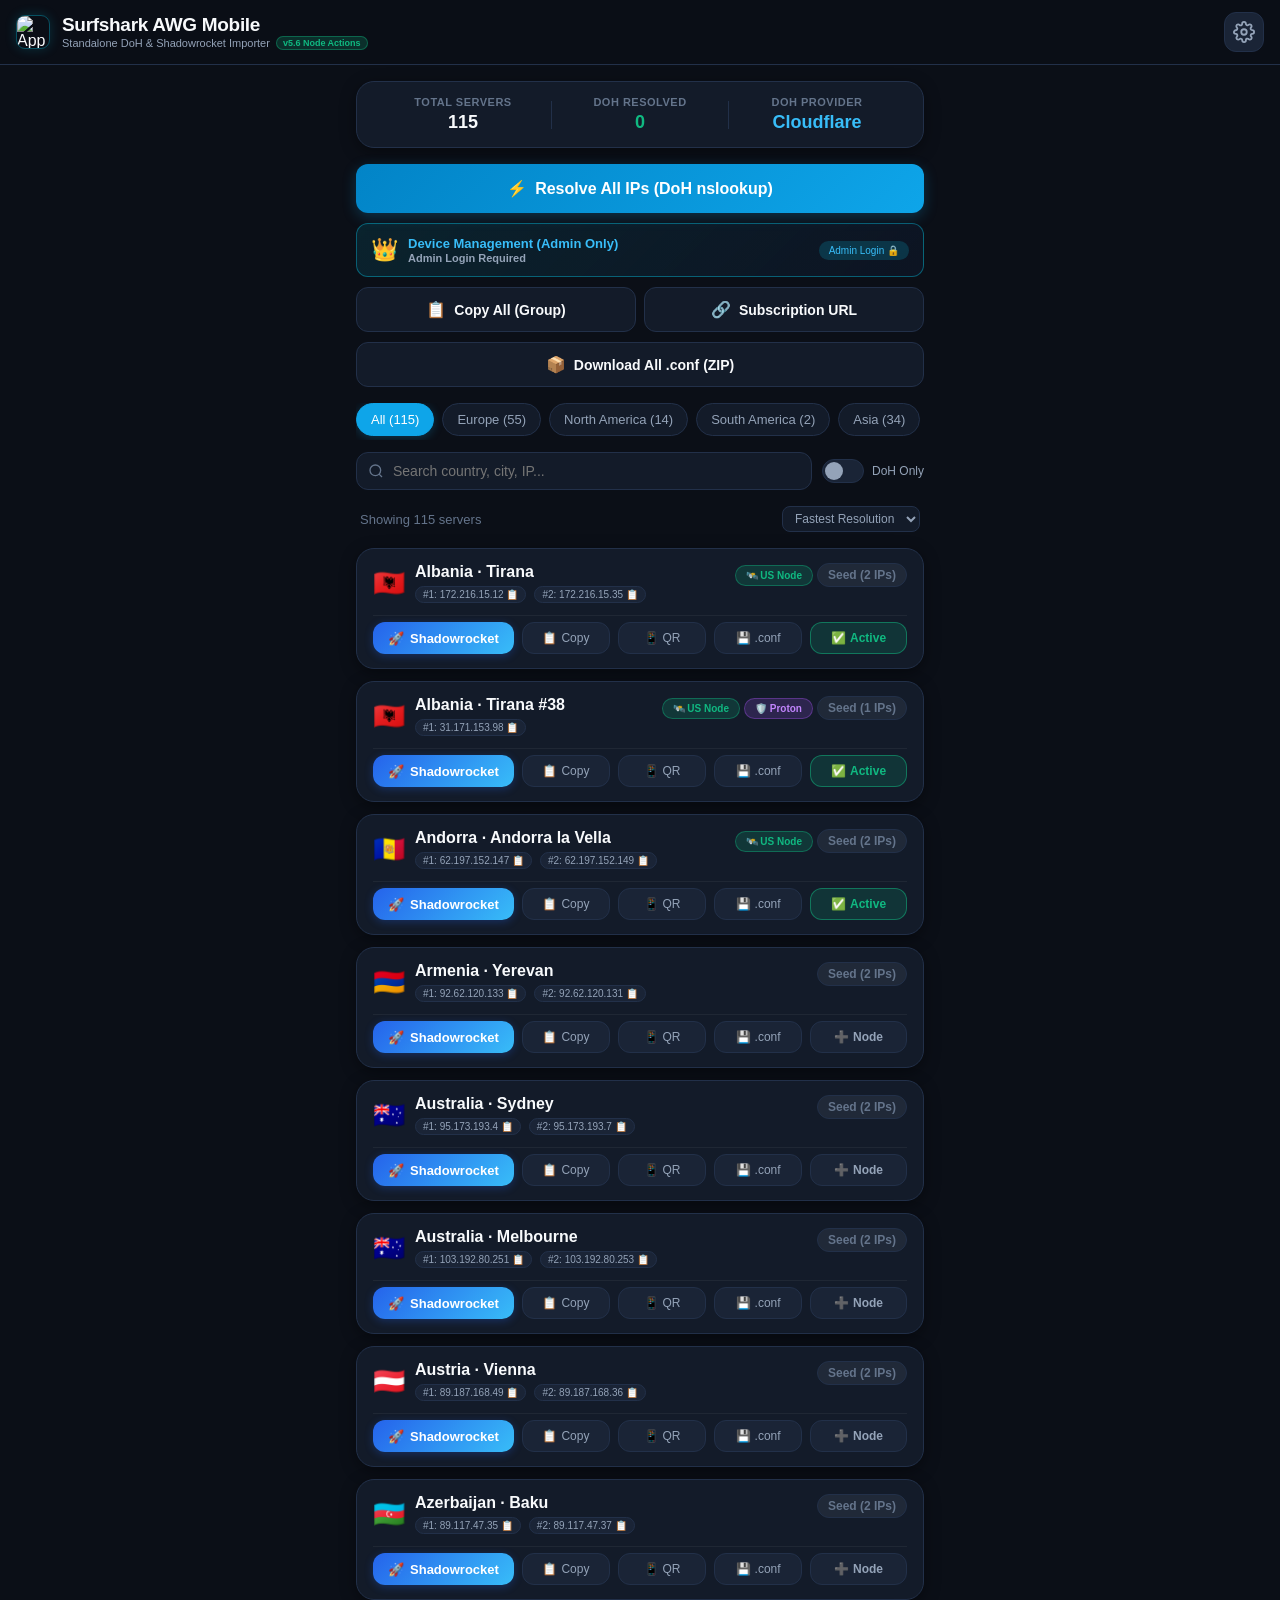
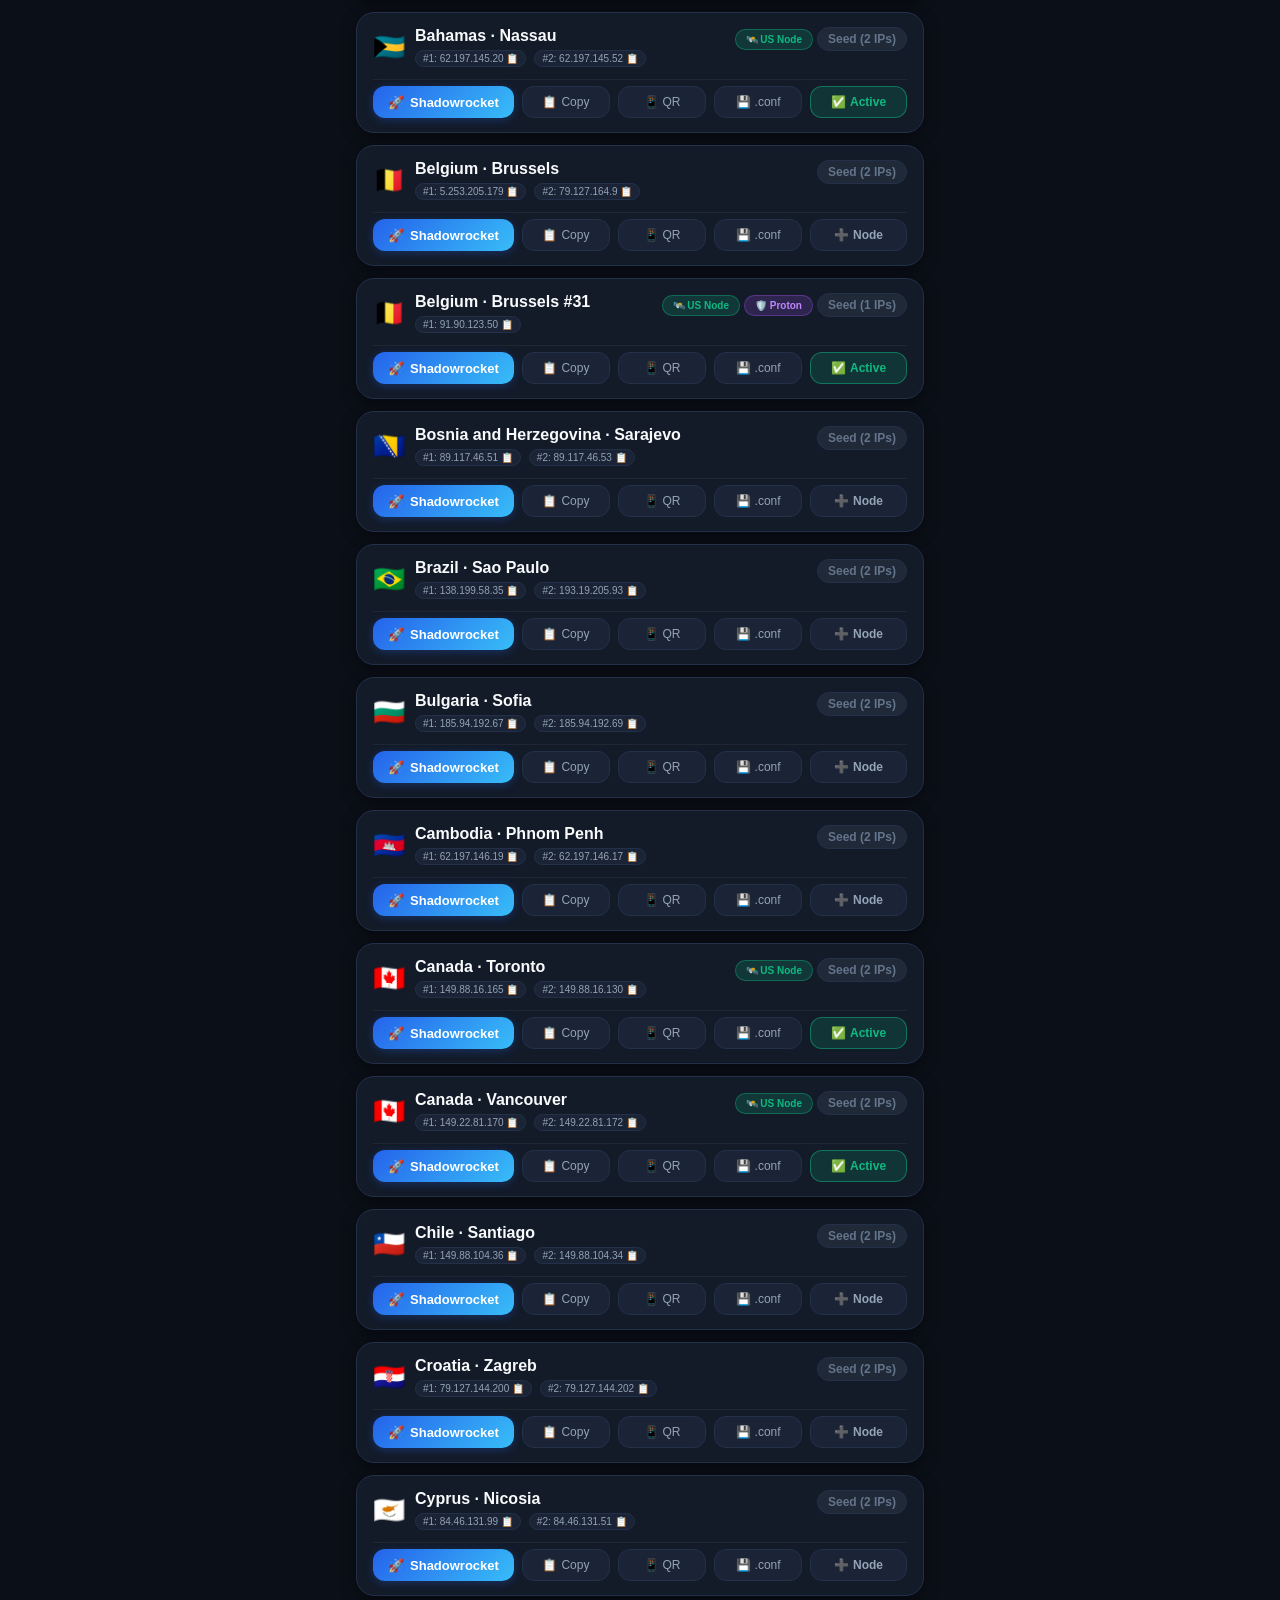
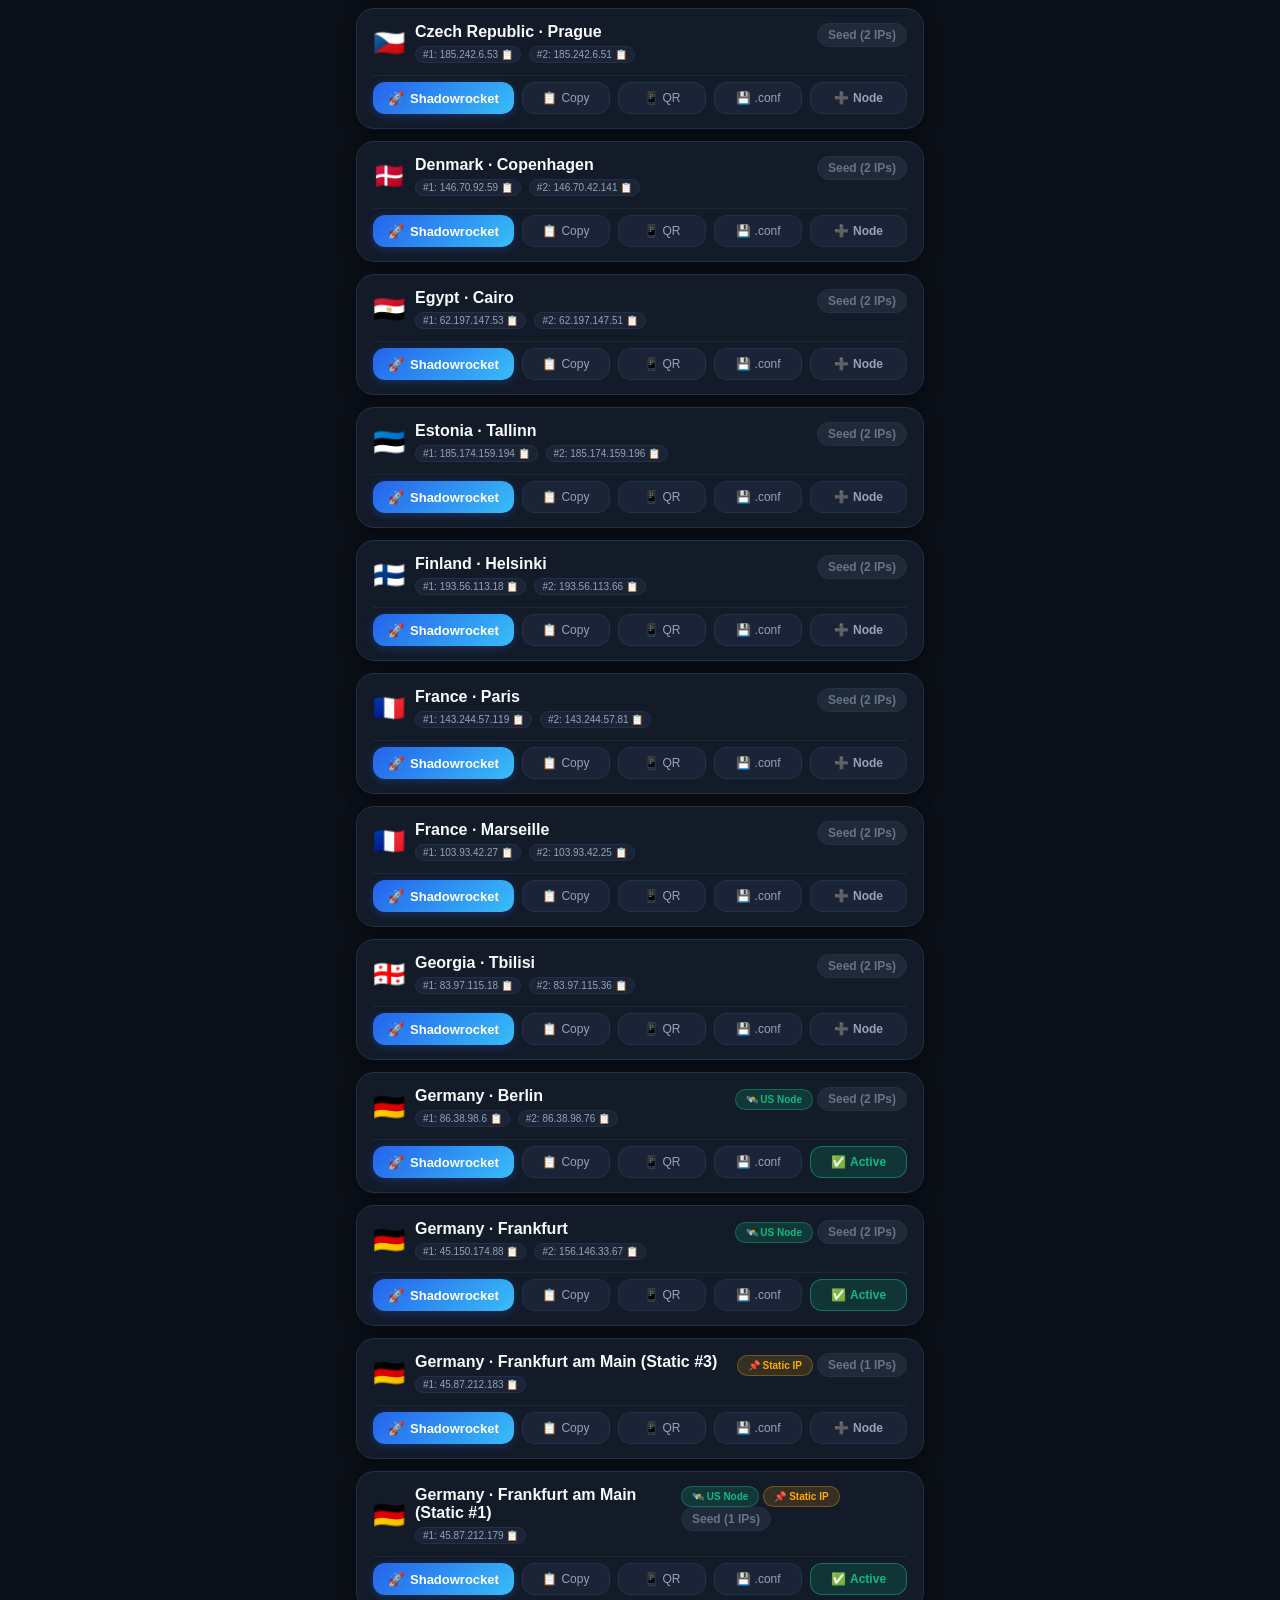
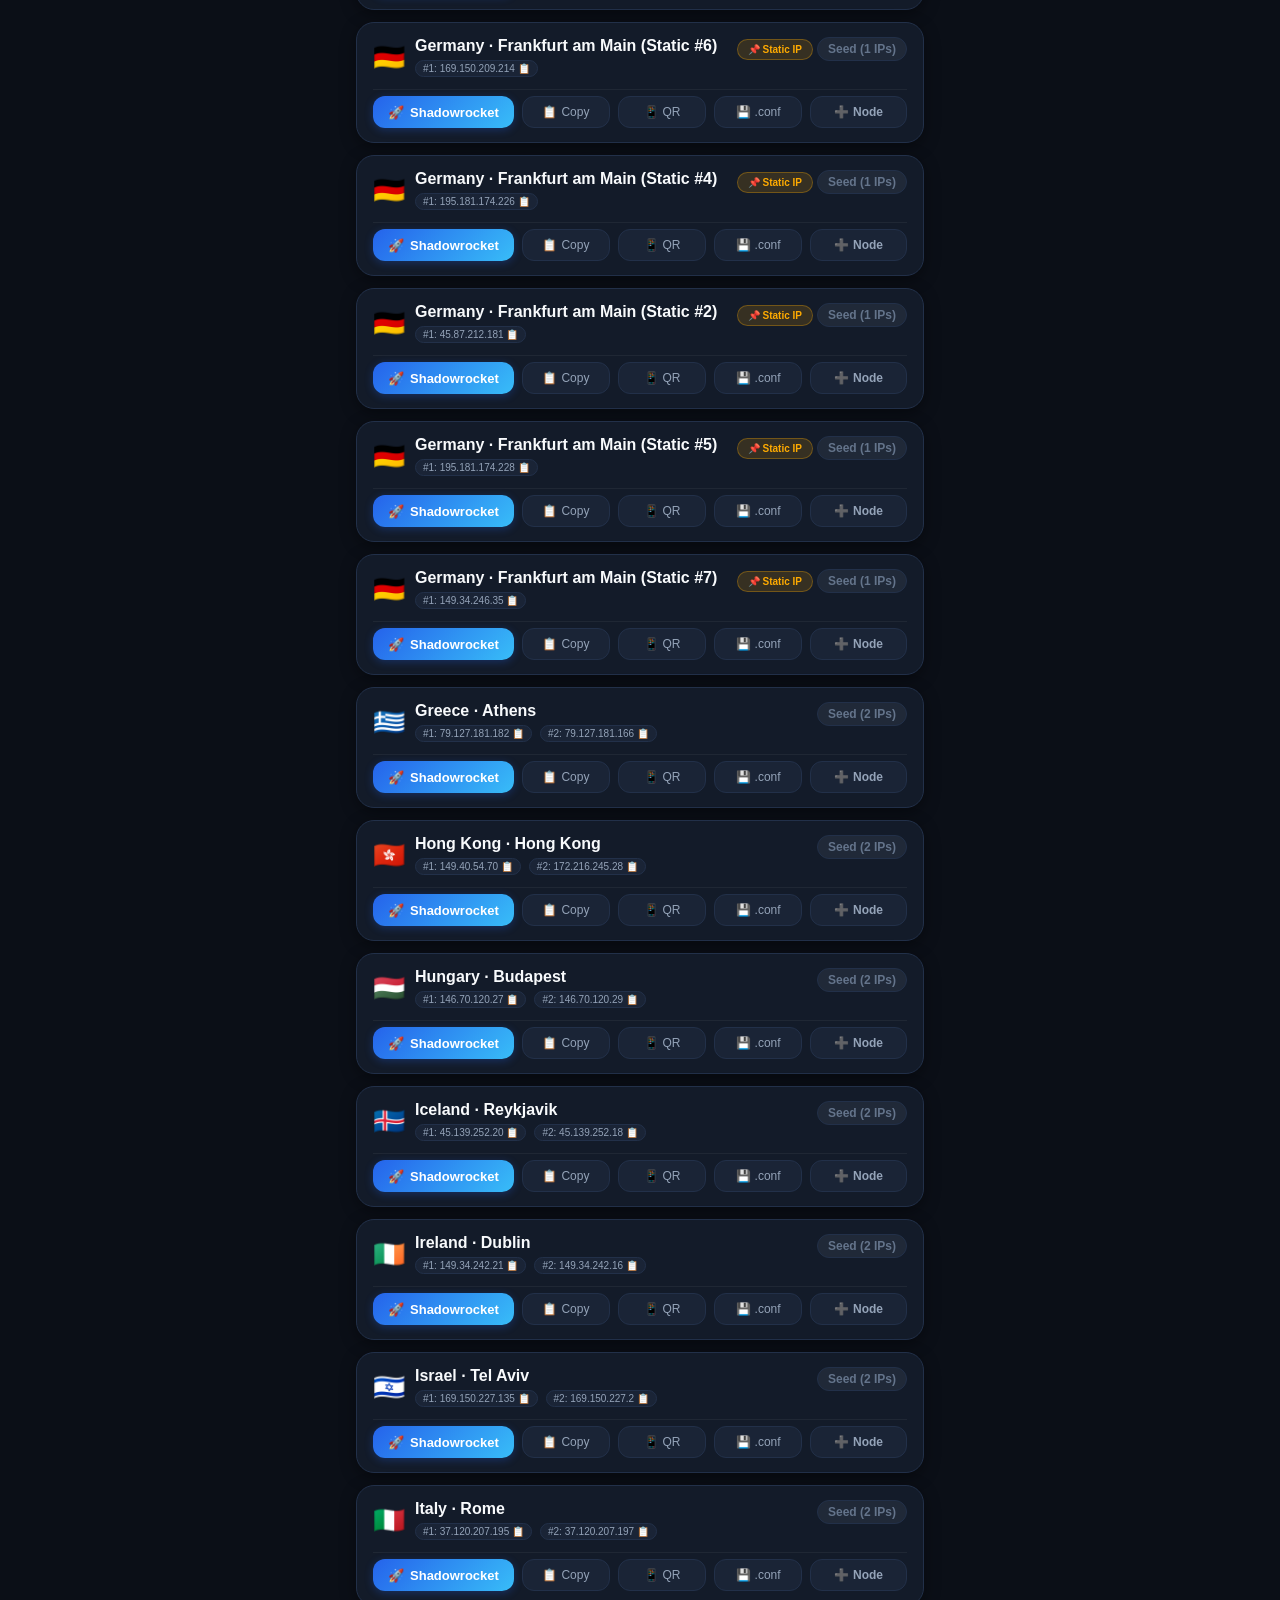
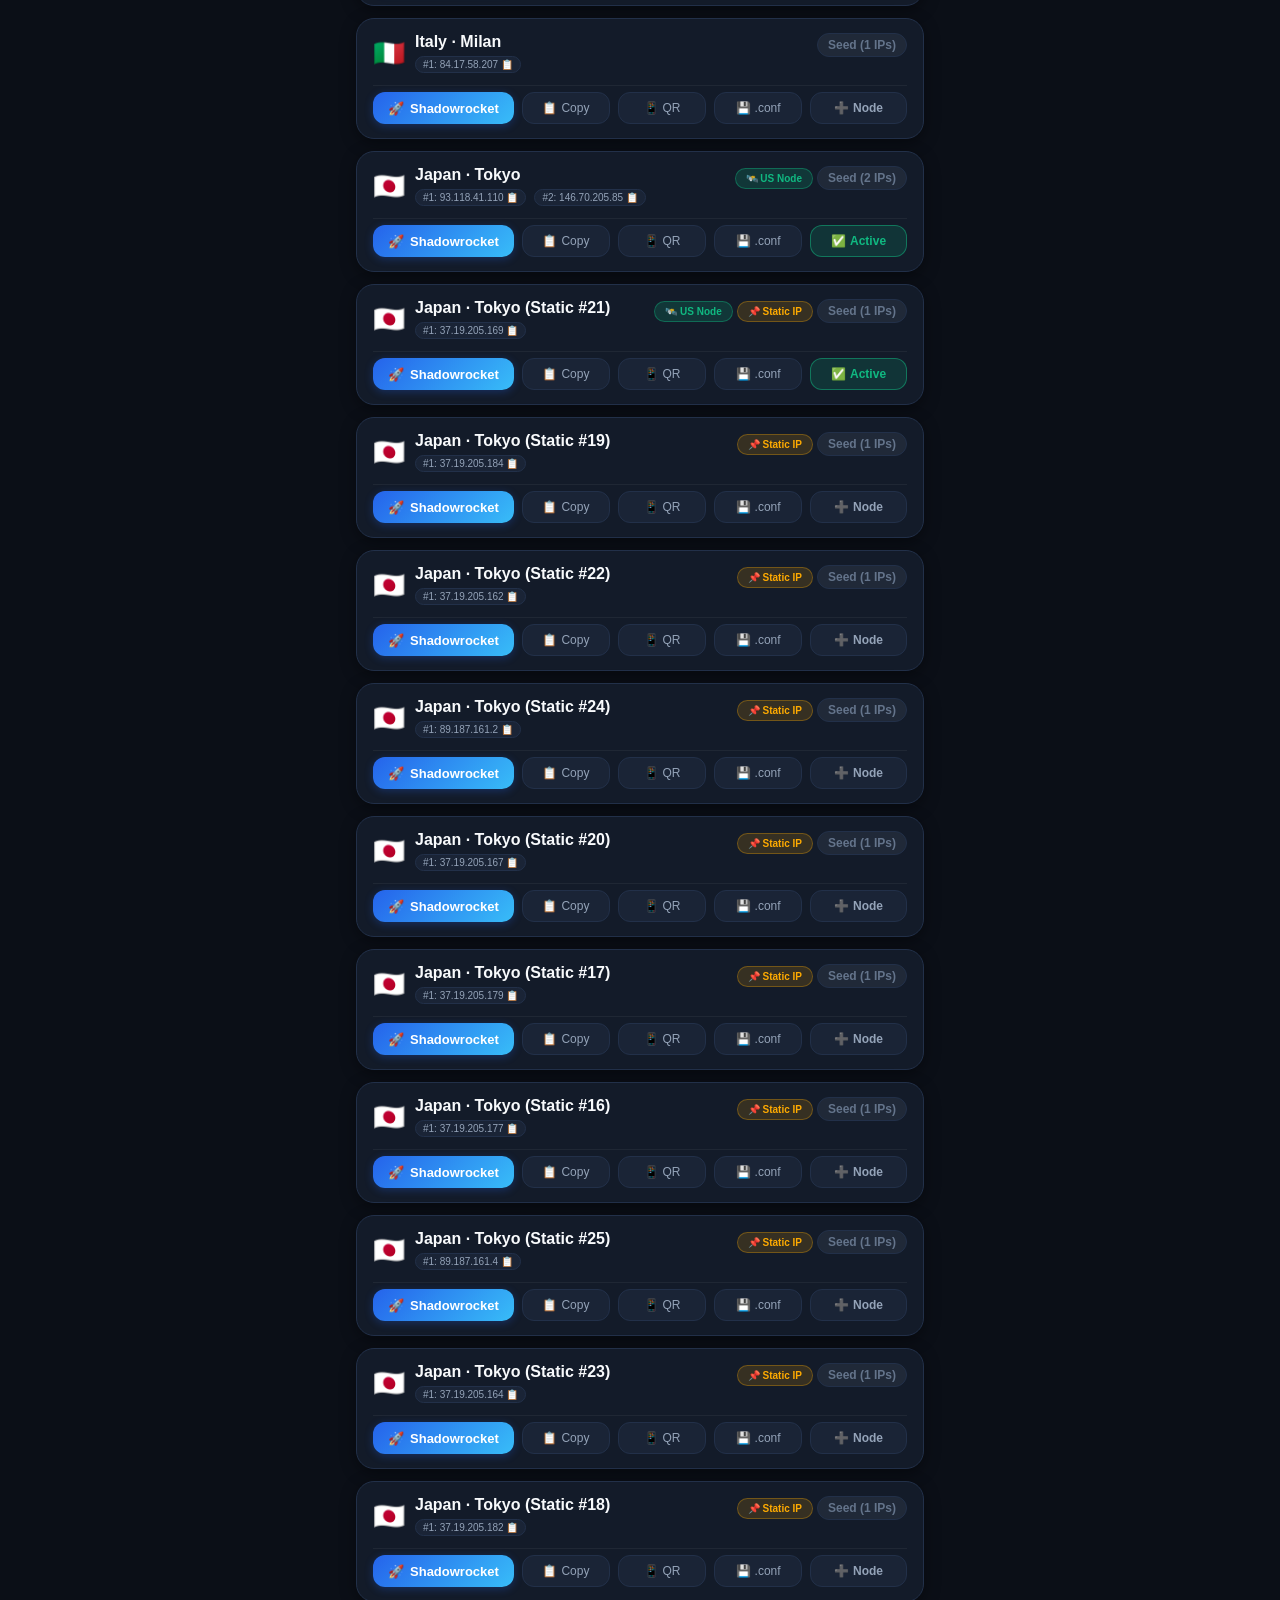
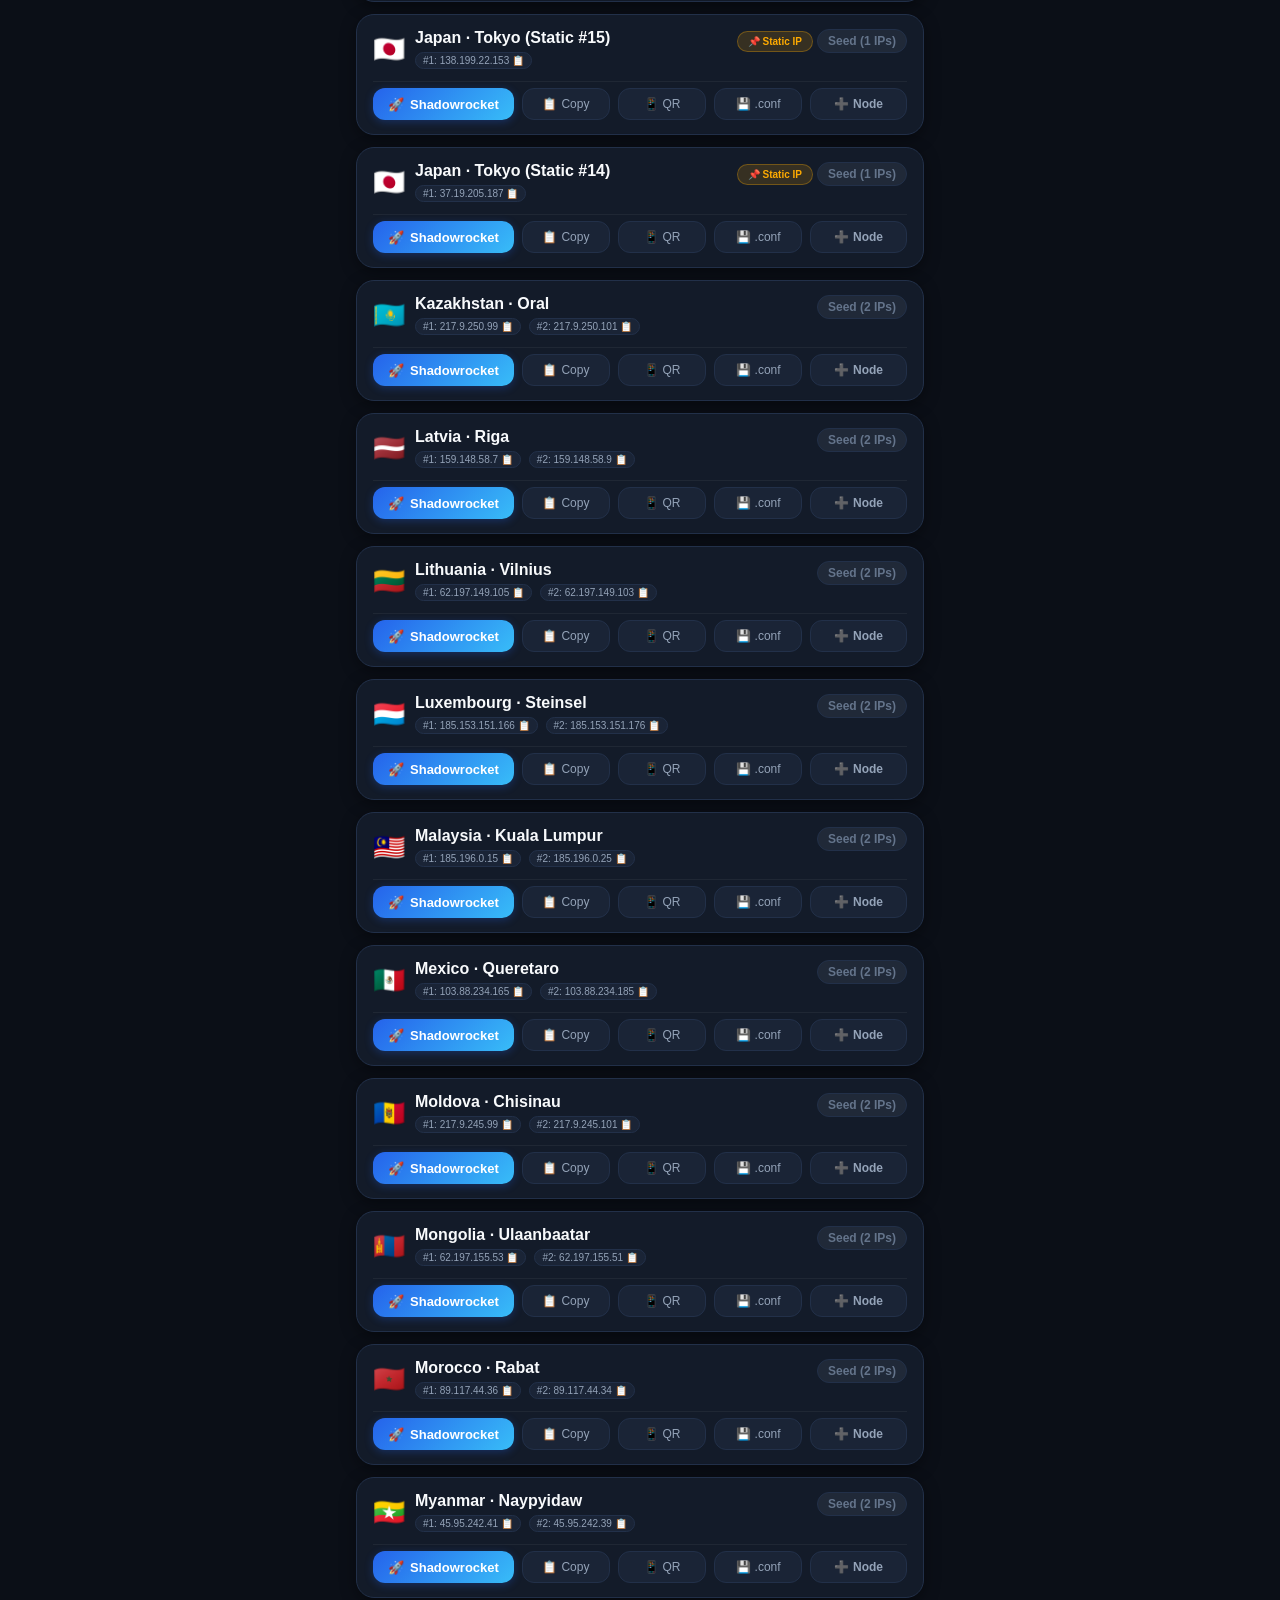
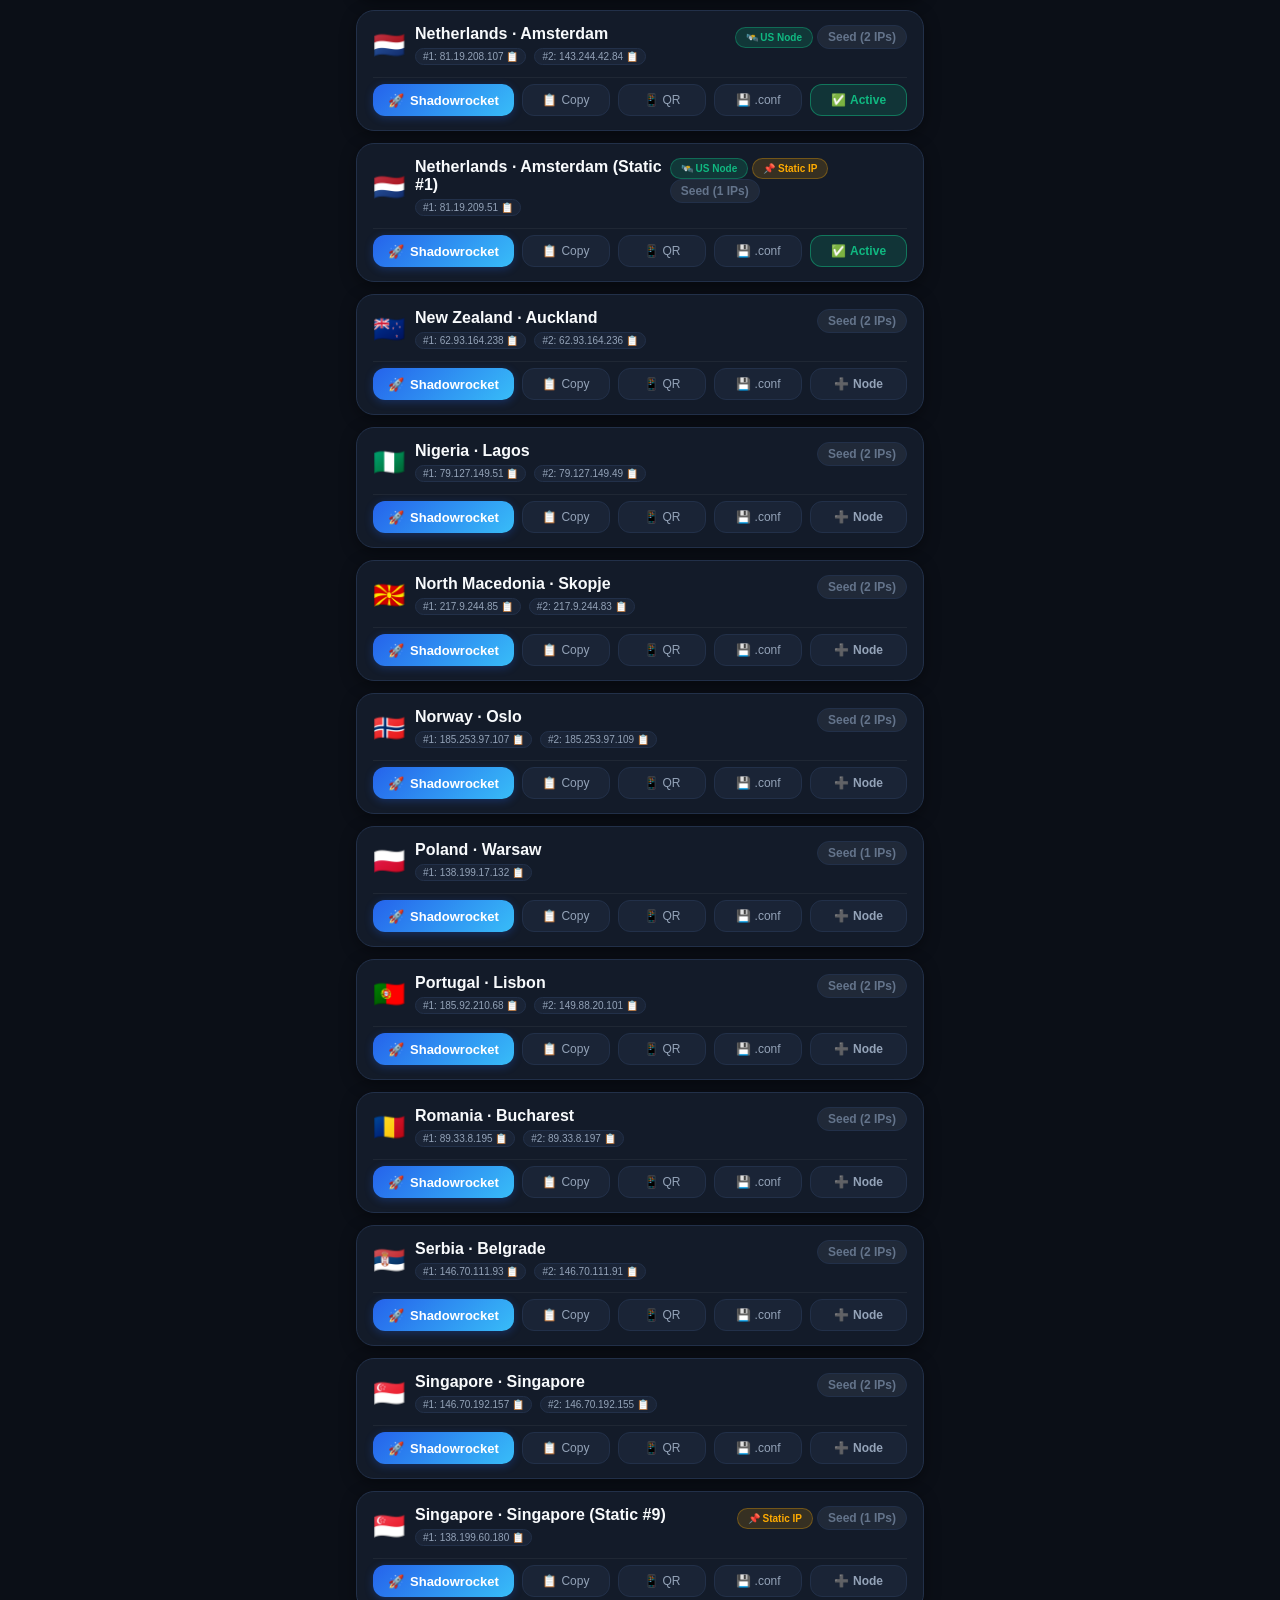
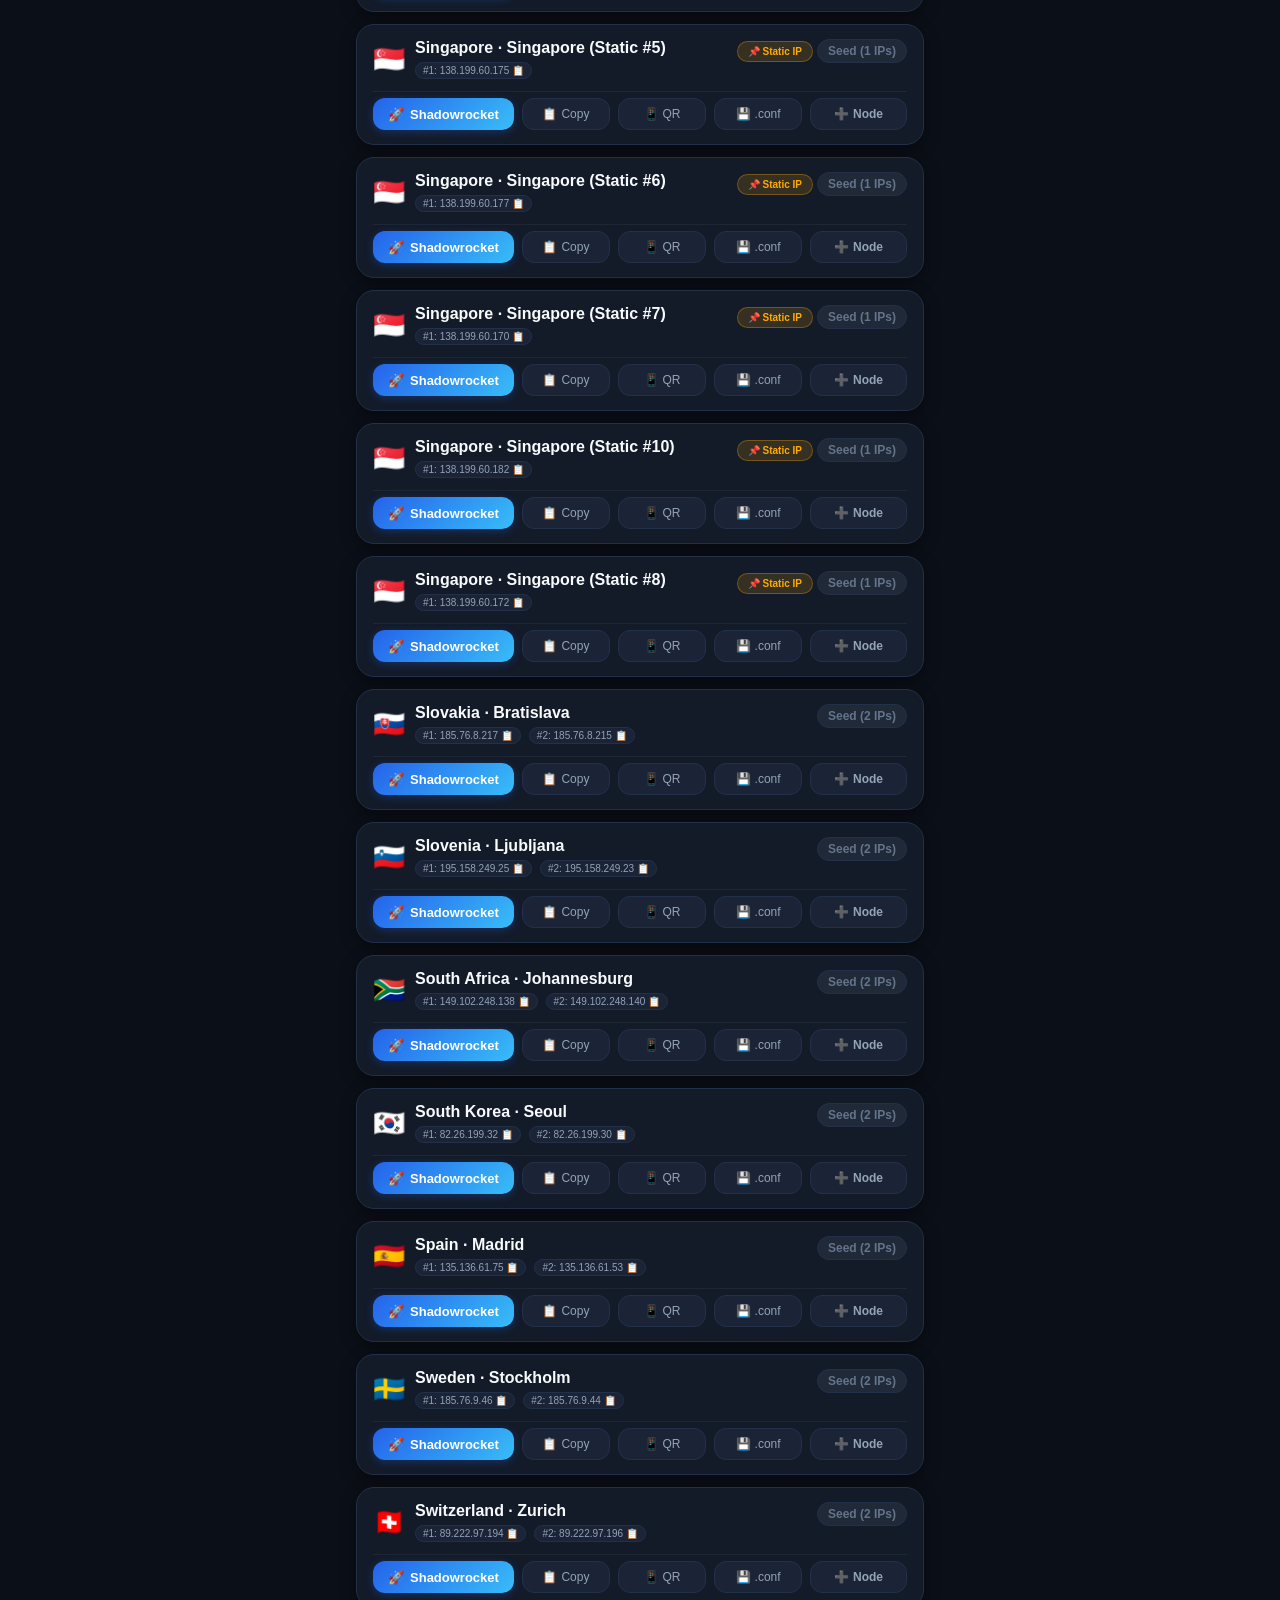
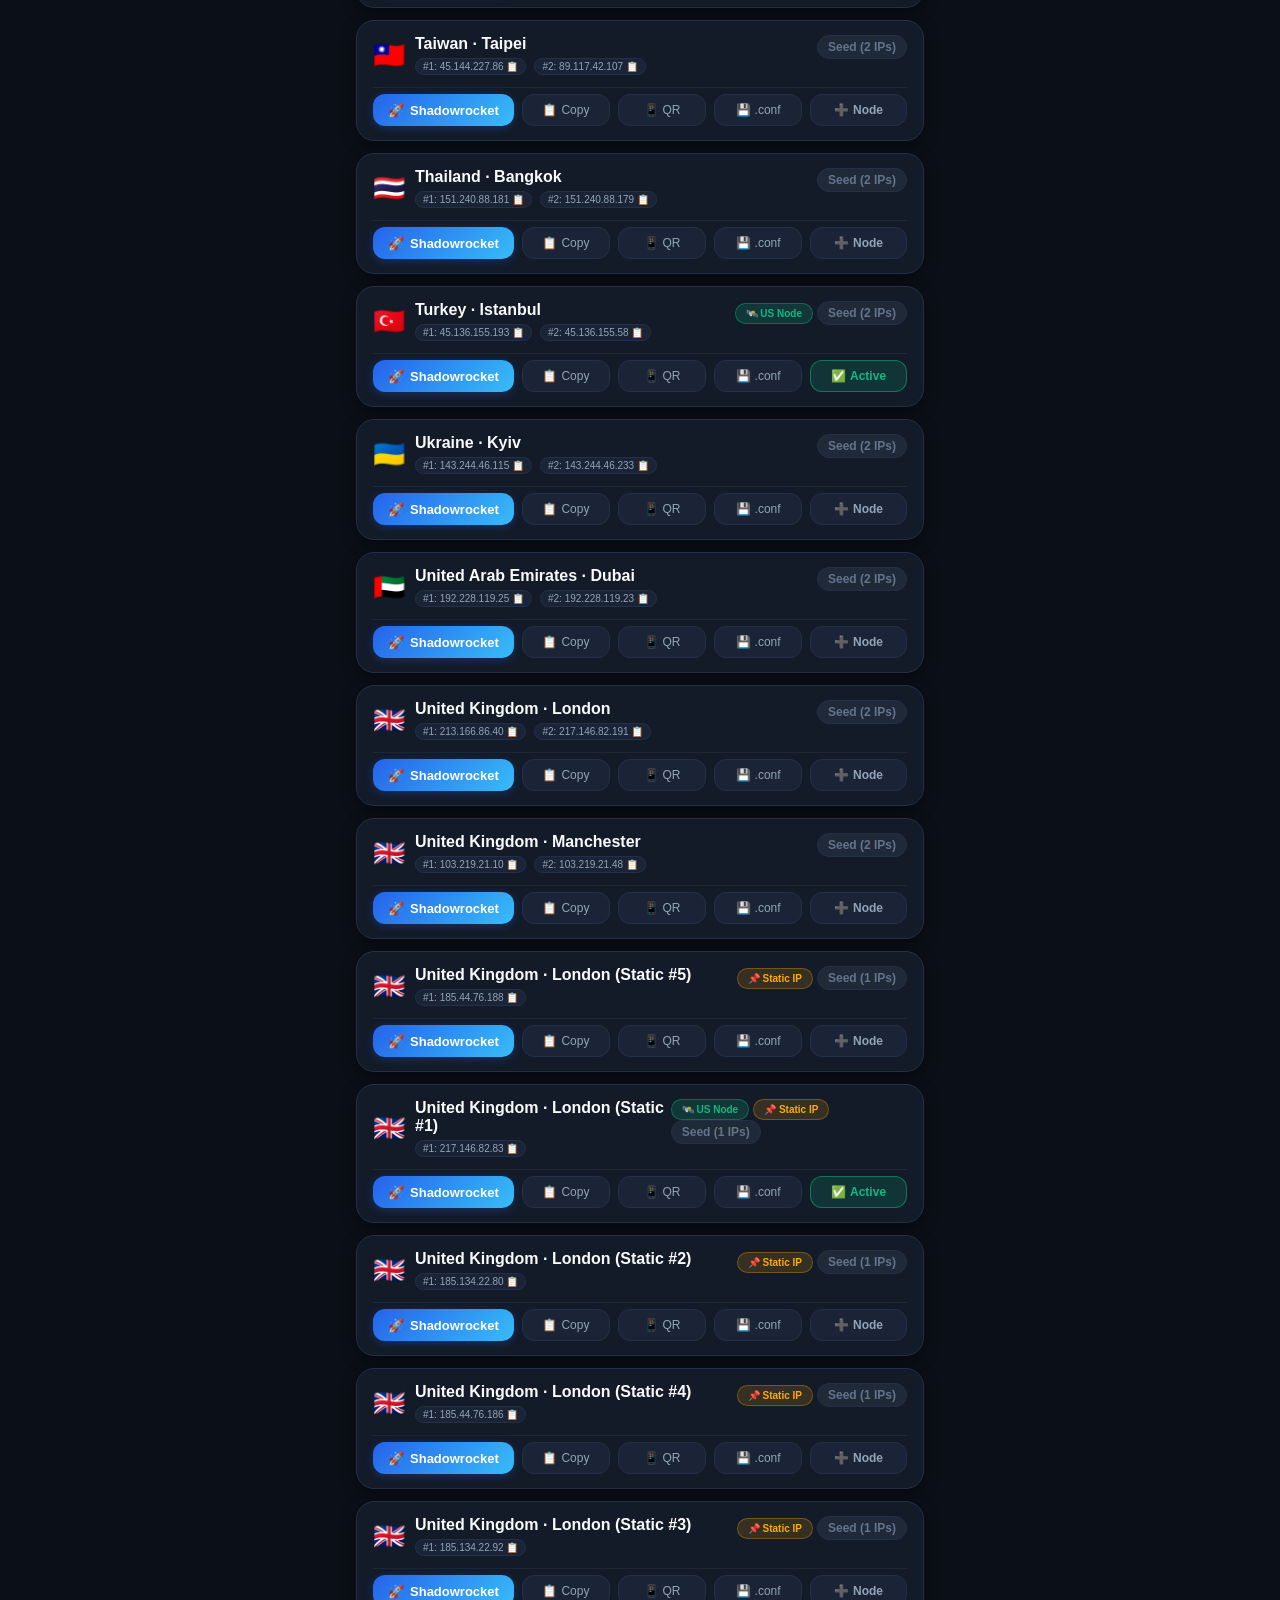
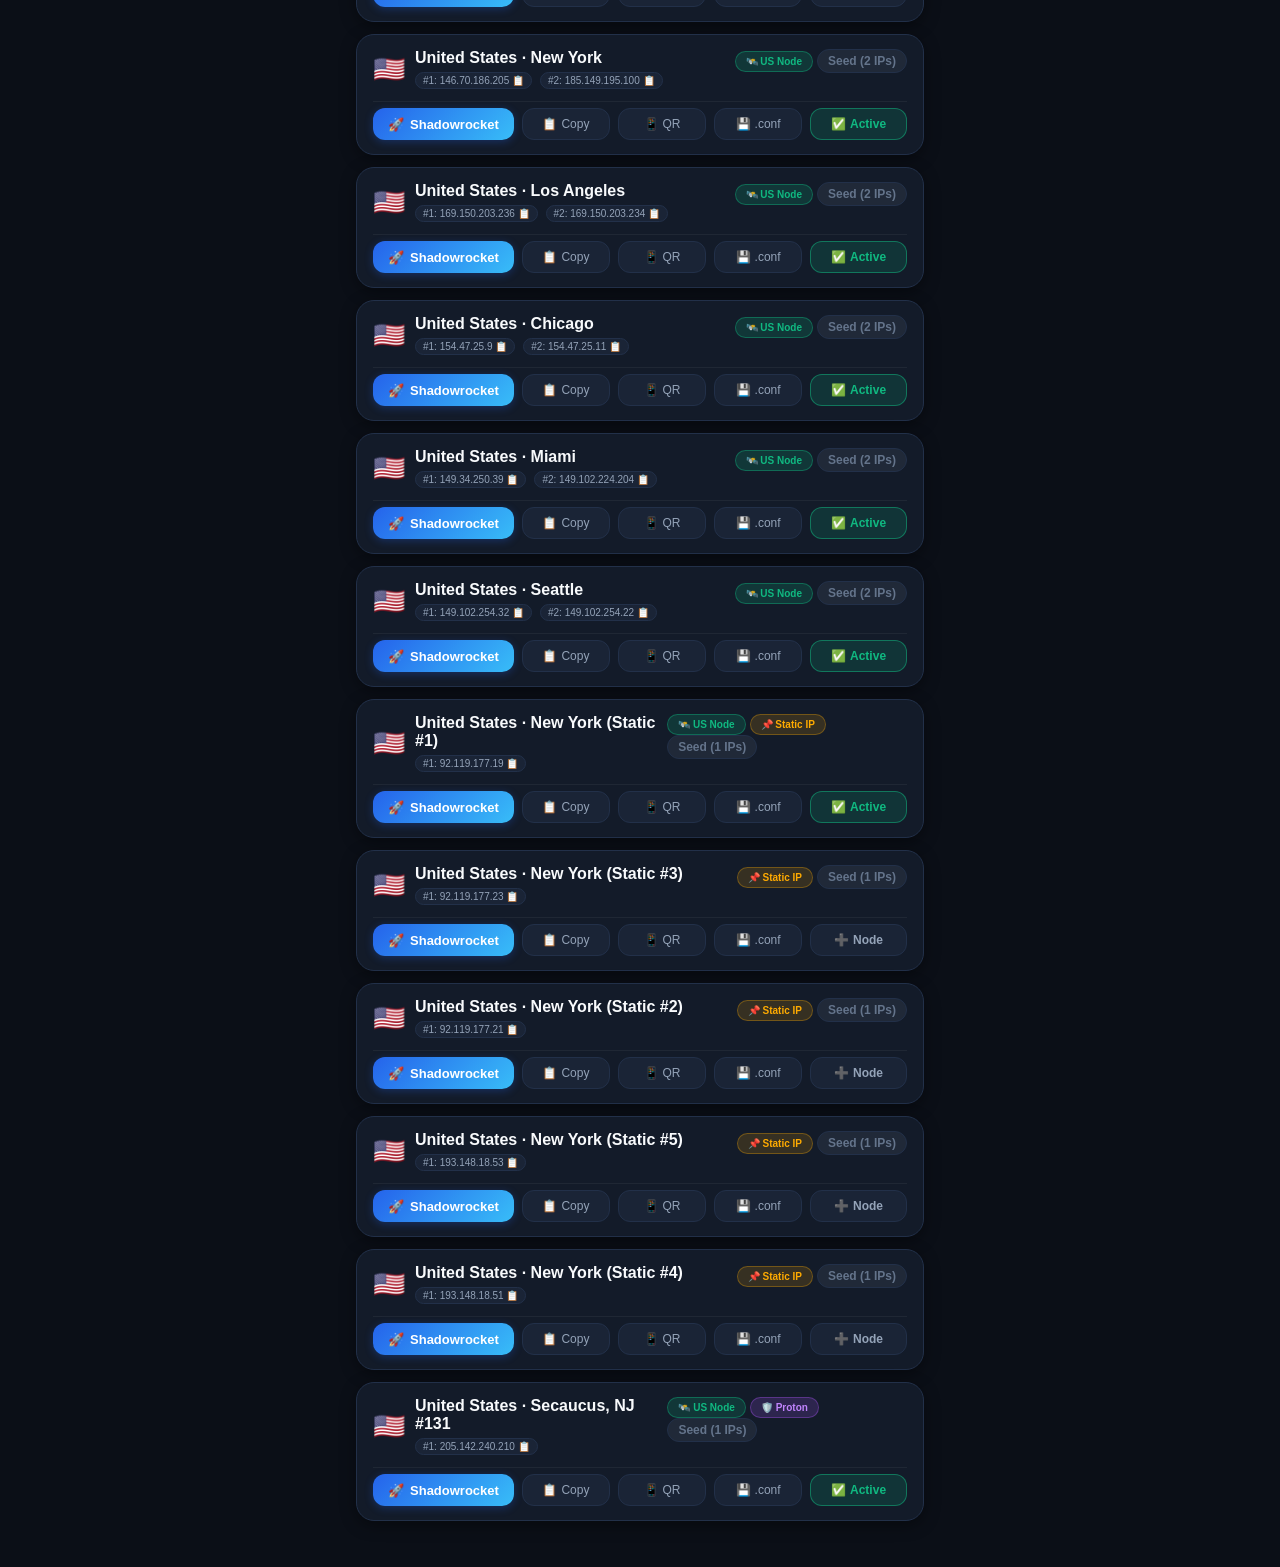
==== commit 982929d4: "chore(auto): update DoH resolved IPs and subscription nodes [skip ci]" ====
--- a/templates/index.html
+++ b/templates/index.html
@@ -2144,7 +2144,7 @@
 
     <script>
     // Embedded Seed Catalog of 76 Surfshark Clusters
-    const DEFAULT_SERVERS = [{"continent": "Europe", "country": "Albania", "country_code": "AL", "city": "Tirana", "hostname": "al-tia.prod.surfshark.com", "port": 51820, "public_key": "l8EOWPyzt/njrb74CADY4VOhns/TbUN6KFTbytHcFQw=", "resolved_ips": ["172.216.15.12", "172.216.15.35"], "secure_core": false, "port_forward": false, "server_name": "", "node_code": "al"}, {"continent": "Europe", "country": "Germany", "country_code": "DE", "city": "Berlin", "hostname": "de-ber.prod.surfshark.com", "port": 51820, "public_key": "d3ldwEjnFcbLwD1o8uC5xC3DaSNek8DGeTpOb/h/IE4=", "resolved_ips": ["86.38.98.68", "86.38.98.66"], "secure_core": false, "port_forward": false, "server_name": "", "node_code": "de"}, {"continent": "Europe", "country": "Germany", "country_code": "DE", "city": "Frankfurt", "hostname": "de-fra.prod.surfshark.com", "port": 51820, "public_key": "fJDA+OA6jzQxfRcoHfC27xz7m3C8/590fRjpntzSpGo=", "resolved_ips": ["149.102.230.135", "192.145.125.69"], "secure_core": false, "port_forward": false, "server_name": "", "node_code": "de"}, {"continent": "Europe", "country": "Netherlands", "country_code": "NL", "city": "Amsterdam", "hostname": "nl-ams.prod.surfshark.com", "port": 51820, "public_key": "Lxg3jAOKcBA9tGBtB6vEWMFl5LUEB6AwOpuniYn1cig=", "resolved_ips": ["143.244.42.69", "178.239.173.43"], "secure_core": false, "port_forward": false, "server_name": "", "node_code": "nl"}, {"continent": "Europe", "country": "United Kingdom", "country_code": "GB", "city": "London", "hostname": "uk-lon.prod.surfshark.com", "port": 51820, "public_key": "iBJRXLZwXuWWrOZE1ZrAXEKMgV/z0WjG0Tks5rnWLBI=", "resolved_ips": ["178.239.172.111", "138.199.29.200"], "secure_core": false, "port_forward": false, "server_name": "", "node_code": "gb"}, {"continent": "Europe", "country": "United Kingdom", "country_code": "GB", "city": "Manchester", "hostname": "uk-man.prod.surfshark.com", "port": 51820, "public_key": "9R8He1cP8Laf5MT58FcaEYtPW/qnN3M9MQThIXOIvHs=", "resolved_ips": ["103.219.21.26", "89.238.128.83"], "secure_core": false, "port_forward": false, "server_name": "", "node_code": "gb"}, {"continent": "Europe", "country": "France", "country_code": "FR", "city": "Paris", "hostname": "fr-par.prod.surfshark.com", "port": 51820, "public_key": "AsvLuvKKADdc67aA/vHA3vb61S6YnGGx2Pd4aP4wal8=", "resolved_ips": ["143.244.57.87", "82.102.18.181"], "secure_core": false, "port_forward": false, "server_name": "", "node_code": "fr"}, {"continent": "Europe", "country": "France", "country_code": "FR", "city": "Marseille", "hostname": "fr-mrs.prod.surfshark.com", "port": 51820, "public_key": "QYa3ZFLwWAHKiJzOcbM73K7KBE0tdJYuirbGb+uH0H0=", "resolved_ips": ["138.199.16.140", "138.199.16.142"], "secure_core": false, "port_forward": false, "server_name": "", "node_code": "fr"}, {"continent": "Europe", "country": "Switzerland", "country_code": "CH", "city": "Zurich", "hostname": "ch-zur.prod.surfshark.com", "port": 51820, "public_key": "qFuwaE8IyDbNBTNar3xAXRGaBdkTtmLh1uIGMJxTxUs=", "resolved_ips": ["156.146.62.54", "89.37.173.25"], "secure_core": false, "port_forward": false, "server_name": "", "node_code": "ch"}, {"continent": "Europe", "country": "Sweden", "country_code": "SE", "city": "Stockholm", "hostname": "se-sto.prod.surfshark.com", "port": 51820, "public_key": "oUFRc+2emXgogDVWnJF4RAzr72PyafCzMVeQOgG92lY=", "resolved_ips": ["185.76.9.57", "185.76.9.51"], "secure_core": false, "port_forward": false, "server_name": "", "node_code": "se"}, {"continent": "Europe", "country": "Norway", "country_code": "NO", "city": "Oslo", "hostname": "no-osl.prod.surfshark.com", "port": 51820, "public_key": "pXfZi2vsdd88qrnqh+bwqHG4IYD42pj3T1wCm3PIGmw=", "resolved_ips": ["185.253.97.109", "185.253.97.107"], "secure_core": false, "port_forward": false, "server_name": "", "node_code": "no"}, {"continent": "Europe", "country": "Finland", "country_code": "FI", "city": "Helsinki", "hostname": "fi-hel.prod.surfshark.com", "port": 51820, "public_key": "+nv/Z8I2VS0eRdZwkpQW3U9RmsboTz2MUF94jVg5w10=", "resolved_ips": ["193.56.113.6", "193.56.113.23"], "secure_core": false, "port_forward": false, "server_name": "", "node_code": "fi"}, {"continent": "Europe", "country": "Denmark", "country_code": "DK", "city": "Copenhagen", "hostname": "dk-cph.prod.surfshark.com", "port": 51820, "public_key": "peDjRPEdHHmo0hGootZ9f+MQCEXmziFkLhMTl2PeXRM=", "resolved_ips": ["146.70.92.51", "146.70.42.155"], "secure_core": false, "port_forward": false, "server_name": "", "node_code": "dk"}, {"continent": "Europe", "country": "Belgium", "country_code": "BE", "city": "Brussels", "hostname": "be-bru.prod.surfshark.com", "port": 51820, "public_key": "9wZOjtwuKEc0GBcvc3xJQ4Kjo8G3EMXu6zJRzbanOjc=", "resolved_ips": ["5.253.205.157", "5.253.205.155"], "secure_core": false, "port_forward": false, "server_name": "", "node_code": "be"}, {"continent": "Europe", "country": "Ireland", "country_code": "IE", "city": "Dublin", "hostname": "ie-dub.prod.surfshark.com", "port": 51820, "public_key": "TjYxodFNdGlefxnWqe9vWWJHnz3meYWWhiIJyU8rgg8=", "resolved_ips": ["149.34.242.97", "149.34.242.92"], "secure_core": false, "port_forward": false, "server_name": "", "node_code": "ie"}, {"continent": "Europe", "country": "Italy", "country_code": "IT", "city": "Rome", "hostname": "it-rom.prod.surfshark.com", "port": 51820, "public_key": "fqxSeDr7n249iywruwLMwkV3r36svPT1tLf9TJOTFAw=", "resolved_ips": ["37.120.207.189", "37.120.207.187"], "secure_core": false, "port_forward": false, "server_name": "", "node_code": "it"}, {"continent": "Europe", "country": "Italy", "country_code": "IT", "city": "Milan", "hostname": "it-mil.prod.surfshark.com", "port": 51820, "public_key": "vIMHzH5FHdVkrhOOc0u/FySVhumaLC3XUk39Wk34LnE=", "resolved_ips": ["84.17.58.202", "146.70.182.83"], "secure_core": false, "port_forward": false, "server_name": "", "node_code": "it"}, {"continent": "Europe", "country": "Spain", "country_code": "ES", "city": "Madrid", "hostname": "es-mad.prod.surfshark.com", "port": 51820, "public_key": "a30vOQfjwPzjRxGNi2dvSAMdaPHEYatR84cUjXKOwls=", "resolved_ips": ["212.102.48.10", "45.134.213.243"], "secure_core": false, "port_forward": false, "server_name": "", "node_code": "es"}, {"continent": "Europe", "country": "Portugal", "country_code": "PT", "city": "Lisbon", "hostname": "pt-lis.prod.surfshark.com", "port": 51820, "public_key": "JgYlpt7jFh0FV2QO0QQ3yFfsnqikUq977V3cObFGTQ4=", "resolved_ips": ["149.88.20.87", "149.88.20.85"], "secure_core": false, "port_forward": false, "server_name": "", "node_code": "pt"}, {"continent": "Europe", "country": "Austria", "country_code": "AT", "city": "Vienna", "hostname": "at-vie.prod.surfshark.com", "port": 51820, "public_key": "dPZe8Jq3Hu0k07MDk+Y4+AS2XHSLYalyg91TSFXRYEA=", "resolved_ips": ["87.249.133.19", "37.19.195.76"], "secure_core": false, "port_forward": false, "server_name": "", "node_code": "at"}, {"continent": "Europe", "country": "Poland", "country_code": "PL", "city": "Warsaw", "hostname": "pl-waw.prod.surfshark.com", "port": 51820, "public_key": "vBa3HK7QXietG64rHRLm085VMS2cAX2paeAaphB/SEU=", "resolved_ips": ["45.134.212.45", "45.134.212.48"], "secure_core": false, "port_forward": false, "server_name": "", "node_code": "pl"}, {"continent": "Europe", "country": "Czech Republic", "country_code": "CZ", "city": "Prague", "hostname": "cz-prg.prod.surfshark.com", "port": 51820, "public_key": "c1bfP+OBTj6WUe8NDH8d6nDTwpQicopfdkHFx3BIaSk=", "resolved_ips": ["185.242.6.123", "185.242.6.125"], "secure_core": false, "port_forward": false, "server_name": "", "node_code": "cz"}, {"continent": "Europe", "country": "Slovakia", "country_code": "SK", "city": "Bratislava", "hostname": "sk-bts.prod.surfshark.com", "port": 51820, "public_key": "T5b7+uwUFqN5r1WsfBXURpSnYCYRLFAVreKkIQHGOlw=", "resolved_ips": ["146.70.114.189", "146.70.114.187"], "secure_core": false, "port_forward": false, "server_name": "", "node_code": "sk"}, {"continent": "Europe", "country": "Hungary", "country_code": "HU", "city": "Budapest", "hostname": "hu-bud.prod.surfshark.com", "port": 51820, "public_key": "Pk3+iZNP0uWkDTSmEHlUeSA3WyiFXLXgYgAQ5wNyIBk=", "resolved_ips": ["146.70.120.37", "146.70.120.35"], "secure_core": false, "port_forward": false, "server_name": "", "node_code": "hu"}, {"continent": "Europe", "country": "Romania", "country_code": "RO", "city": "Bucharest", "hostname": "ro-buc.prod.surfshark.com", "port": 51820, "public_key": "uRT3uSAUwvm7Rp+s3n5V9JibsKHKAZ/8+SU3psG8QxI=", "resolved_ips": ["169.150.199.174", "169.150.199.171"], "secure_core": false, "port_forward": false, "server_name": "", "node_code": "ro"}, {"continent": "Europe", "country": "Bulgaria", "country_code": "BG", "city": "Sofia", "hostname": "bg-sof.prod.surfshark.com", "port": 51820, "public_key": "LQFiCiZcPEoYasKRLbCfXp2fYYsj8wiMr/L9u6hYqSo=", "resolved_ips": ["185.9.16.99", "185.9.16.107"], "secure_core": false, "port_forward": false, "server_name": "", "node_code": "bg"}, {"continent": "Europe", "country": "Greece", "country_code": "GR", "city": "Athens", "hostname": "gr-ath.prod.surfshark.com", "port": 51820, "public_key": "bXnjQGLhuauvBMg51YIAhwX40YqNL2ImyEub5DpHaBk=", "resolved_ips": ["79.127.181.180", "149.102.246.103"], "secure_core": false, "port_forward": false, "server_name": "", "node_code": "gr"}, {"continent": "Europe", "country": "Cyprus", "country_code": "CY", "city": "Nicosia", "hostname": "cy-nic.prod.surfshark.com", "port": 51820, "public_key": "kEAQgNChxGgrzoKPpCPFJKh0L1/5rXIq08KSY4g26zY=", "resolved_ips": ["84.46.131.99", "84.46.131.51"], "secure_core": false, "port_forward": false, "server_name": "", "node_code": "cy"}, {"continent": "Europe", "country": "Croatia", "country_code": "HR", "city": "Zagreb", "hostname": "hr-zag.prod.surfshark.com", "port": 51820, "public_key": "nIQmC5T4H0HX4yA2u/Z5rrbLQDAOLA+kFCdt8S94xXg=", "resolved_ips": ["149.102.247.139", "149.102.247.137"], "secure_core": false, "port_forward": false, "server_name": "", "node_code": "hr"}, {"continent": "Europe", "country": "Slovenia", "country_code": "SI", "city": "Ljubljana", "hostname": "si-lju.prod.surfshark.com", "port": 51820, "public_key": "yPdmxOfzm06fotkt/dlaAiyxWPaWfCuDPaUljNx+c38=", "resolved_ips": ["195.158.249.23", "195.158.249.25"], "secure_core": false, "port_forward": false, "server_name": "", "node_code": "si"}, {"continent": "Europe", "country": "Serbia", "country_code": "RS", "city": "Belgrade", "hostname": "rs-beg.prod.surfshark.com", "port": 51820, "public_key": "A3vmr6/umw5sP8anxNyipgi5oEnOnZdqB1K/cbQpMiI=", "resolved_ips": ["37.120.193.227", "37.120.193.229"], "secure_core": false, "port_forward": false, "server_name": "", "node_code": "rs"}, {"continent": "Europe", "country": "Bosnia and Herzegovina", "country_code": "BA", "city": "Sarajevo", "hostname": "ba-sjj.prod.surfshark.com", "port": 51820, "public_key": "hsm/ps/uxcsVNzT3OmV/l7ZWv+TRIS+IM+N6/nTymkw=", "resolved_ips": ["89.117.46.35", "89.117.46.37"], "secure_core": false, "port_forward": false, "server_name": "", "node_code": "ba"}, {"continent": "Europe", "country": "North Macedonia", "country_code": "MK", "city": "Skopje", "hostname": "mk-skp.prod.surfshark.com", "port": 51820, "public_key": "dZNq48noPkey9rwSbAU+masbafpDSaAmtAMaP+gzLxA=", "resolved_ips": ["217.9.244.101", "217.9.244.99"], "secure_core": false, "port_forward": false, "server_name": "", "node_code": "mk"}, {"continent": "Europe", "country": "Estonia", "country_code": "EE", "city": "Tallinn", "hostname": "ee-tll.prod.surfshark.com", "port": 51820, "public_key": "CsdrT+WfcMRPhrOWgZeHj9DQiQtJfYFci94K5ztjr2E=", "resolved_ips": ["185.174.159.123", "185.174.159.121"], "secure_core": false, "port_forward": false, "server_name": "", "node_code": "ee"}, {"continent": "Europe", "country": "Latvia", "country_code": "LV", "city": "Riga", "hostname": "lv-rig.prod.surfshark.com", "port": 51820, "public_key": "EmghYf9rIpwOQ0uIjIxgCXs/WwHJthNvPIv5iKseE3A=", "resolved_ips": ["159.148.58.12", "159.148.58.14"], "secure_core": false, "port_forward": false, "server_name": "", "node_code": "lv"}, {"continent": "Europe", "country": "Lithuania", "country_code": "LT", "city": "Vilnius", "hostname": "lt-vno.prod.surfshark.com", "port": 51820, "public_key": "pC7xJD56uFFJ7qHpe3XvXXhjwZcoMco09ySHOg4h+iA=", "resolved_ips": ["62.197.149.115", "62.197.149.123"], "secure_core": false, "port_forward": false, "server_name": "", "node_code": "lt"}, {"continent": "Europe", "country": "Moldova", "country_code": "MD", "city": "Chisinau", "hostname": "md-chi.prod.surfshark.com", "port": 51820, "public_key": "4Exn42t337sxoBzYHxgmDBNq+AhTYz6nvEj98TWY50Y=", "resolved_ips": ["217.9.245.83", "217.9.245.85"], "secure_core": false, "port_forward": false, "server_name": "", "node_code": "md"}, {"continent": "Europe", "country": "Ukraine", "country_code": "UA", "city": "Kyiv", "hostname": "ua-iev.prod.surfshark.com", "port": 51820, "public_key": "wy+PhWBP715KfBrsQR4P3JUalYc9a77FmZWQinwYLmo=", "resolved_ips": ["143.244.46.120", "143.244.46.228"], "secure_core": false, "port_forward": false, "server_name": "", "node_code": "ua"}, {"continent": "Europe", "country": "Iceland", "country_code": "IS", "city": "Reykjavik", "hostname": "is-rkv.prod.surfshark.com", "port": 51820, "public_key": "d0m2sIa0JGcxCBvoWDU77SjmPoiWI/oKoX1TL2f2fTA=", "resolved_ips": ["45.139.252.114", "45.139.252.112"], "secure_core": false, "port_forward": false, "server_name": "", "node_code": "is"}, {"continent": "Europe", "country": "Luxembourg", "country_code": "LU", "city": "Steinsel", "hostname": "lu-ste.prod.surfshark.com", "port": 51820, "public_key": "68JVBL/M2AYQ9gYHtcpmZ6Pl+ayhJjTL2sr6Ej1VEFg=", "resolved_ips": ["185.153.151.169", "185.153.151.174"], "secure_core": false, "port_forward": false, "server_name": "", "node_code": "lu"}, {"continent": "Europe", "country": "Turkey", "country_code": "TR", "city": "Istanbul", "hostname": "tr-ist.prod.surfshark.com", "port": 51820, "public_key": "sF/TlxU9XaDN3QQBT/lu2Pw9qpD3XpDqLBfInBtff2A=", "resolved_ips": ["87.249.139.185", "87.249.139.183"], "secure_core": false, "port_forward": false, "server_name": "", "node_code": "tr"}, {"continent": "Asia", "country": "Armenia", "country_code": "AM", "city": "Yerevan", "hostname": "am-evn.prod.surfshark.com", "port": 51820, "public_key": "B+aSYrw7JSq7b60uK0nrMQGCiJ48QwiUp/aoRpYX2lU=", "resolved_ips": ["92.62.120.133", "92.62.120.131"], "secure_core": false, "port_forward": false, "server_name": "", "node_code": "am"}, {"continent": "Asia", "country": "Azerbaijan", "country_code": "AZ", "city": "Baku", "hostname": "az-bak.prod.surfshark.com", "port": 51820, "public_key": "pvWYTFxIpqo25NGTertIIWnccS/sUQ6fIkqd8XJYzEI=", "resolved_ips": ["89.117.47.67", "89.117.47.69"], "secure_core": false, "port_forward": false, "server_name": "", "node_code": "az"}, {"continent": "Asia", "country": "Georgia", "country_code": "GE", "city": "Tbilisi", "hostname": "ge-tbs.prod.surfshark.com", "port": 51820, "public_key": "L79E4IoaVZBXOyoMM82TvUIbiKlloRbUnT8R2Cl3PVM=", "resolved_ips": ["83.97.115.36", "83.97.115.18"], "secure_core": false, "port_forward": false, "server_name": "", "node_code": "ge"}, {"continent": "Asia", "country": "Kazakhstan", "country_code": "KZ", "city": "Oral", "hostname": "kz-ura.prod.surfshark.com", "port": 51820, "public_key": "c8SPrUWVMjSm3xdZRF4eg57sdEo2TFmBDVKP+A+quHM=", "resolved_ips": ["217.9.250.83", "217.9.250.99"], "secure_core": false, "port_forward": false, "server_name": "", "node_code": "kz"}, {"continent": "Asia", "country": "United Arab Emirates", "country_code": "AE", "city": "Dubai", "hostname": "ae-dub.prod.surfshark.com", "port": 51820, "public_key": "6dZGkg0iAMgQuOCGknAgBAqDEeJeBQ4Of5eblO4aNC8=", "resolved_ips": ["192.228.119.13", "192.228.119.11"], "secure_core": false, "port_forward": false, "server_name": "", "node_code": "ae"}, {"continent": "Asia", "country": "Israel", "country_code": "IL", "city": "Tel Aviv", "hostname": "il-tlv.prod.surfshark.com", "port": 51820, "public_key": "ZEG2fUrtohnVePblUlDM6wyyeTobzsABnMjTTFmqNUE=", "resolved_ips": ["169.150.227.140", "169.150.227.147"], "secure_core": false, "port_forward": false, "server_name": "", "node_code": "il"}, {"continent": "Asia", "country": "Singapore", "country_code": "SG", "city": "Singapore", "hostname": "sg-sng.prod.surfshark.com", "port": 51820, "public_key": "MGfgkhJsMVMTO33h1wr76+z6gQr/93VcGdClfbaPsnU=", "resolved_ips": ["89.187.163.215", "89.187.163.200"], "secure_core": false, "port_forward": false, "server_name": "", "node_code": "sg"}, {"continent": "Asia", "country": "Japan", "country_code": "JP", "city": "Tokyo", "hostname": "jp-tok.prod.surfshark.com", "port": 51820, "public_key": "YJSjrc/WWOjQUyUi4iYcHb7LsWWoCY+2fK8/8VtC/BY=", "resolved_ips": ["93.118.41.94", "154.47.23.120"], "secure_core": false, "port_forward": false, "server_name": "", "node_code": "jp"}, {"continent": "Asia", "country": "South Korea", "country_code": "KR", "city": "Seoul", "hostname": "kr-seo.prod.surfshark.com", "port": 51820, "public_key": "bD/m2mdKxJXG2wTkLsmWpiW8xZwkDdrrrwC44auOhQg=", "resolved_ips": ["61.97.248.24", "61.97.248.26"], "secure_core": false, "port_forward": false, "server_name": "", "node_code": "kr"}, {"continent": "Asia", "country": "Hong Kong", "country_code": "HK", "city": "Hong Kong", "hostname": "hk-hkg.prod.surfshark.com", "port": 51820, "public_key": "JYHdktdtuM7inbtsxRKSDpnBVTWQ5+QLZ/cWWmf4VRg=", "resolved_ips": ["172.216.245.26", "138.199.62.149"], "secure_core": false, "port_forward": false, "server_name": "", "node_code": "hk"}, {"continent": "Asia", "country": "Taiwan", "country_code": "TW", "city": "Taipei", "hostname": "tw-tai.prod.surfshark.com", "port": 51820, "public_key": "P0vaGUOUE7V5bbGOYY2WgQeZnTZEHvIr+dfebU7W4Ao=", "resolved_ips": ["45.144.227.5", "45.144.227.7"], "secure_core": false, "port_forward": false, "server_name": "", "node_code": "tw"}, {"continent": "Asia", "country": "Malaysia", "country_code": "MY", "city": "Kuala Lumpur", "hostname": "my-kul.prod.surfshark.com", "port": 51820, "public_key": "AS84LXlJfgBwGHc70MvtGRxsMqNNucZ2pNOBayJUm04=", "resolved_ips": ["202.176.4.57", "202.176.4.59"], "secure_core": false, "port_forward": false, "server_name": "", "node_code": "my"}, {"continent": "Asia", "country": "Thailand", "country_code": "TH", "city": "Bangkok", "hostname": "th-bkk.prod.surfshark.com", "port": 51820, "public_key": "OoFY46j/w4uQFyFu/OQ/h3x+ymJ1DJ4UR1fwGNxOxk0=", "resolved_ips": ["151.240.88.149", "151.240.88.147"], "secure_core": false, "port_forward": false, "server_name": "", "node_code": "th"}, {"continent": "Oceania", "country": "Australia", "country_code": "AU", "city": "Sydney", "hostname": "au-syd.prod.surfshark.com", "port": 51820, "public_key": "Y5KM9kHdM0upMsIJWUQquOY1RgkWX69AHw/Dl5KyIk4=", "resolved_ips": ["138.199.33.74", "180.149.228.171"], "secure_core": false, "port_forward": false, "server_name": "", "node_code": "au"}, {"continent": "Oceania", "country": "Australia", "country_code": "AU", "city": "Melbourne", "hostname": "au-mel.prod.surfshark.com", "port": 51820, "public_key": "yYX9yLjHOSWVAsaujcIVWAxF9wYMmHupG1RtJk+u21o=", "resolved_ips": ["103.192.80.219", "103.192.80.221"], "secure_core": false, "port_forward": false, "server_name": "", "node_code": "au"}, {"continent": "Oceania", "country": "New Zealand", "country_code": "NZ", "city": "Auckland", "hostname": "nz-akl.prod.surfshark.com", "port": 51820, "public_key": "xv8P19y0m9ojrLelCaPzGtaVv7tlPzLgZxvAD7lpYDg=", "resolved_ips": ["62.93.164.236", "62.93.164.238"], "secure_core": false, "port_forward": false, "server_name": "", "node_code": "nz"}, {"continent": "North America", "country": "United States", "country_code": "US", "city": "New York", "hostname": "us-nyc.prod.surfshark.com", "port": 51820, "public_key": "rhuoCmHdyYrh0zW3J0YXZK4aN3It7DD26TXlACuWnwU=", "resolved_ips": ["91.246.58.138", "146.70.186.147"], "secure_core": false, "port_forward": false, "server_name": "", "node_code": "us"}, {"continent": "North America", "country": "United States", "country_code": "US", "city": "Los Angeles", "hostname": "us-lax.prod.surfshark.com", "port": 51820, "public_key": "m+L7BVQWDwU2TxjfspMRLkRctvmo7fOkd+eVk6KC5lM=", "resolved_ips": ["45.149.173.202", "169.150.203.201"], "secure_core": false, "port_forward": false, "server_name": "", "node_code": "us"}, {"continent": "North America", "country": "United States", "country_code": "US", "city": "Chicago", "hostname": "us-chi.prod.surfshark.com", "port": 51820, "public_key": "DpMfulanF/MVHmt3AX4dqLqcyE0dpPqYBjDlWMaUI00=", "resolved_ips": ["103.103.98.59", "103.103.98.61"], "secure_core": false, "port_forward": false, "server_name": "", "node_code": "us"}, {"continent": "North America", "country": "United States", "country_code": "US", "city": "Miami", "hostname": "us-mia.prod.surfshark.com", "port": 51820, "public_key": "KvJ/jtWb8BsBI85OcZnOIJu9kfh12mCMR4cejWFpDCc=", "resolved_ips": ["212.102.61.148", "212.102.61.130"], "secure_core": false, "port_forward": false, "server_name": "", "node_code": "us"}, {"continent": "North America", "country": "United States", "country_code": "US", "city": "Seattle", "hostname": "us-sea.prod.surfshark.com", "port": 51820, "public_key": "SpMH/p90bg9ZAG6V2DWJQ9csWPVnKcDVppIp9Xul5G8=", "resolved_ips": ["149.102.254.24", "149.102.254.14"], "secure_core": false, "port_forward": false, "server_name": "", "node_code": "us"}, {"continent": "North America", "country": "Canada", "country_code": "CA", "city": "Toronto", "hostname": "ca-tor.prod.surfshark.com", "port": 51820, "public_key": "W9bzkcL3fiV64vDpB4pbrz8QafNn3y5P9Yc/kQvy4TA=", "resolved_ips": ["37.19.211.44", "37.19.211.79"], "secure_core": false, "port_forward": false, "server_name": "", "node_code": "ca"}, {"continent": "North America", "country": "Canada", "country_code": "CA", "city": "Vancouver", "hostname": "ca-van.prod.surfshark.com", "port": 51820, "public_key": "o4HezxSsbNqJFJZj+VBw/QXFLpfNo7PZu8xe7H2hTw0=", "resolved_ips": ["216.246.31.100", "216.246.31.102"], "secure_core": false, "port_forward": false, "server_name": "", "node_code": "ca"}, {"continent": "South America", "country": "Brazil", "country_code": "BR", "city": "Sao Paulo", "hostname": "br-sao.prod.surfshark.com", "port": 51820, "public_key": "IFTVXxhLEqVgZI/JGOPRtmrNUQW1DNljeBe8Ys7v90A=", "resolved_ips": ["193.19.205.95", "146.70.163.213"], "secure_core": false, "port_forward": false, "server_name": "", "node_code": "br"}, {"continent": "South America", "country": "Chile", "country_code": "CL", "city": "Santiago", "hostname": "cl-san.prod.surfshark.com", "port": 51820, "public_key": "FdTRnh0g+FYFPj5UURQIcDbygd+2gMRrslErfmZxdDo=", "resolved_ips": ["149.88.104.136", "149.88.104.139"], "secure_core": false, "port_forward": false, "server_name": "", "node_code": "cl"}, {"continent": "North America", "country": "Mexico", "country_code": "MX", "city": "Queretaro", "hostname": "mx-qro.prod.surfshark.com", "port": 51820, "public_key": "6C8O3L/Li0JOO5aWvL6PrciiZOOaRBtWmempOUENLQs=", "resolved_ips": ["103.88.234.169", "69.67.148.35"], "secure_core": false, "port_forward": false, "server_name": "", "node_code": "mx"}, {"continent": "Africa", "country": "South Africa", "country_code": "ZA", "city": "Johannesburg", "hostname": "za-jnb.prod.surfshark.com", "port": 51820, "public_key": "Wj/fSWxNLs1igL1uTRp4zLFNohe4S1wqNTYRHevthUA=", "resolved_ips": ["154.47.30.108", "154.47.30.110"], "secure_core": false, "port_forward": false, "server_name": "", "node_code": "za"}, {"continent": "Africa", "country": "Egypt", "country_code": "EG", "city": "Cairo", "hostname": "eg-cai.prod.surfshark.com", "port": 51820, "public_key": "EKaIyCUV8aqCtRkV6jfkU1IicE5ZaU2RC4VKAdgjOyA=", "resolved_ips": ["62.197.147.69", "62.197.147.67"], "secure_core": false, "port_forward": false, "server_name": "", "node_code": "eg"}, {"continent": "Africa", "country": "Nigeria", "country_code": "NG", "city": "Lagos", "hostname": "ng-lag.prod.surfshark.com", "port": 51820, "public_key": "mMmsmMyqtASb4V42H5nxyD8BgauWrNhCCZdBHCsbC00=", "resolved_ips": ["195.86.48.162", "195.86.48.164"], "secure_core": false, "port_forward": false, "server_name": "", "node_code": "ng"}, {"continent": "Africa", "country": "Morocco", "country_code": "MA", "city": "Rabat", "hostname": "ma-rab.prod.surfshark.com", "port": 51820, "public_key": "Tl7KINtNnar9fVQD8LG2dswOEqSKmUP9ioimCjo6jHc=", "resolved_ips": ["89.117.44.34", "89.117.44.36"], "secure_core": false, "port_forward": false, "server_name": "", "node_code": "ma"}, {"continent": "Europe", "country": "Andorra", "country_code": "AD", "city": "Andorra la Vella", "hostname": "ad-leu.prod.surfshark.com", "port": 51820, "public_key": "alv2SqjLM8Aw5yz/7pGZydfALPfYzgwDquAe5dWX12s=", "resolved_ips": ["62.197.152.131", "62.197.152.163"], "secure_core": false, "port_forward": false, "server_name": "", "node_code": "ad"}, {"continent": "North America", "country": "Bahamas", "country_code": "BS", "city": "Nassau", "hostname": "bs-nas.prod.surfshark.com", "port": 51820, "public_key": "uM3cUZiQ46nRLALqOQfBz2cqg+RyR/OIHH0Xvwf9wHY=", "resolved_ips": ["62.197.145.50"], "secure_core": false, "port_forward": false, "server_name": "", "node_code": "bs"}, {"continent": "Asia", "country": "Cambodia", "country_code": "KH", "city": "Phnom Penh", "hostname": "kh-pnh.prod.surfshark.com", "port": 51820, "public_key": "z2Ik8BG6XgosyYE/O4Vz4kiPTZyoWSlJvZtFeFlNclI=", "resolved_ips": ["62.197.146.24", "62.197.146.22"], "secure_core": false, "port_forward": false, "server_name": "", "node_code": "kh"}, {"continent": "Asia", "country": "Mongolia", "country_code": "MN", "city": "Ulaanbaatar", "hostname": "mn-uln.prod.surfshark.com", "port": 51820, "public_key": "3nLHy4uBd2nBUDuAuR6AM58yHLiX2CAXg8kdgEr6tV4=", "resolved_ips": ["62.197.155.69", "62.197.155.67"], "secure_core": false, "port_forward": false, "server_name": "", "node_code": "mn"}, {"continent": "Asia", "country": "Myanmar", "country_code": "MM", "city": "Naypyidaw", "hostname": "mm-nyt.prod.surfshark.com", "port": 51820, "public_key": "tehGZzcmdK59x99I9dbfuWOHSxBdPsz5lB+uAoT75kE=", "resolved_ips": ["45.95.242.51", "45.95.242.49"], "secure_core": false, "port_forward": false, "server_name": "", "node_code": "mm"}, {"continent": "Europe", "country": "Germany", "country_code": "DE", "city": "Frankfurt am Main (Static #3)", "hostname": "de-fra-st003.prod.surfshark.com", "port": 51820, "public_key": "OkHRRG05U3WOYWL5x4+6SGHCQlHH0NxkJyi9aM2gDSo=", "resolved_ips": ["45.87.212.183"], "secure_core": false, "port_forward": false, "server_name": "Static IP", "is_static": true, "node_code": "de-st03"}, {"continent": "Europe", "country": "Germany", "country_code": "DE", "city": "Frankfurt am Main (Static #1)", "hostname": "de-fra-st001.prod.surfshark.com", "port": 51820, "public_key": "kj90Cy2gkEYrHn487636hOfto2EBWEddUngRdrziylM=", "resolved_ips": ["45.87.212.179"], "secure_core": false, "port_forward": false, "server_name": "Static IP", "is_static": true, "node_code": "de"}, {"continent": "Europe", "country": "Germany", "country_code": "DE", "city": "Frankfurt am Main (Static #6)", "hostname": "de-fra-st006.prod.surfshark.com", "port": 51820, "public_key": "es0zPcbI1T5Vqrzjxl8QdaEKYVE7GDfV8ayR8jmvpRM=", "resolved_ips": ["169.150.209.214"], "secure_core": false, "port_forward": false, "server_name": "Static IP", "is_static": true, "node_code": "de-st06"}, {"continent": "Europe", "country": "Germany", "country_code": "DE", "city": "Frankfurt am Main (Static #4)", "hostname": "de-fra-st004.prod.surfshark.com", "port": 51820, "public_key": "0e0/gpN0k62p3s9SxSWL8PRhLx3PJZqNxMsK9OfTk0M=", "resolved_ips": ["195.181.174.226"], "secure_core": false, "port_forward": false, "server_name": "Static IP", "is_static": true, "node_code": "de-st04"}, {"continent": "Europe", "country": "Germany", "country_code": "DE", "city": "Frankfurt am Main (Static #2)", "hostname": "de-fra-st002.prod.surfshark.com", "port": 51820, "public_key": "HnYgO+mu04A2VjWiJiPh5TXFHJpWdcnmzCA1ExC991g=", "resolved_ips": ["45.87.212.181"], "secure_core": false, "port_forward": false, "server_name": "Static IP", "is_static": true, "node_code": "de-st02"}, {"continent": "Europe", "country": "Germany", "country_code": "DE", "city": "Frankfurt am Main (Static #5)", "hostname": "de-fra-st005.prod.surfshark.com", "port": 51820, "public_key": "CbBv1dSpGADT0Lo23noLP3VNCe+U4C/NzcG/HSdDtwg=", "resolved_ips": ["195.181.174.228"], "secure_core": false, "port_forward": false, "server_name": "Static IP", "is_static": true, "node_code": "de-st05"}, {"continent": "Europe", "country": "Germany", "country_code": "DE", "city": "Frankfurt am Main (Static #7)", "hostname": "de-fra-st007.prod.surfshark.com", "port": 51820, "public_key": "cyiOxJryKyqB3cdwXjL7ILCUy3KVBPrOXSbFtasEeF8=", "resolved_ips": ["149.34.246.35"], "secure_core": false, "port_forward": false, "server_name": "Static IP", "is_static": true, "node_code": "de-st07"}, {"continent": "Asia", "country": "Japan", "country_code": "JP", "city": "Tokyo (Static #21)", "hostname": "jp-tok-st021.prod.surfshark.com", "port": 51820, "public_key": "821FvIHfdxW+gFPj8QNtEe2BgzSb5ryQxTNeRP+I6WE=", "resolved_ips": ["37.19.205.169"], "secure_core": false, "port_forward": false, "server_name": "Static IP", "is_static": true, "node_code": "jp"}, {"continent": "Asia", "country": "Japan", "country_code": "JP", "city": "Tokyo (Static #19)", "hostname": "jp-tok-st019.prod.surfshark.com", "port": 51820, "public_key": "RV46b4hNW5tn2I+REE4kJ36rKf5+nDVNE/SYM16XqDw=", "resolved_ips": ["37.19.205.184"], "secure_core": false, "port_forward": false, "server_name": "Static IP", "is_static": true, "node_code": "jp-st19"}, {"continent": "Asia", "country": "Japan", "country_code": "JP", "city": "Tokyo (Static #22)", "hostname": "jp-tok-st022.prod.surfshark.com", "port": 51820, "public_key": "nOobAMCxM7p0filChMAW6abz3BWDGzUFDB1Xyza0nCc=", "resolved_ips": ["37.19.205.162"], "secure_core": false, "port_forward": false, "server_name": "Static IP", "is_static": true, "node_code": "jp-st22"}, {"continent": "Asia", "country": "Japan", "country_code": "JP", "city": "Tokyo (Static #24)", "hostname": "jp-tok-st024.prod.surfshark.com", "port": 51820, "public_key": "4wdPRcmcFo2/pRi4zaXSKFZkR4rE54dCvgFDnomsEAs=", "resolved_ips": ["89.187.161.2"], "secure_core": false, "port_forward": false, "server_name": "Static IP", "is_static": true, "node_code": "jp-st24"}, {"continent": "Asia", "country": "Japan", "country_code": "JP", "city": "Tokyo (Static #20)", "hostname": "jp-tok-st020.prod.surfshark.com", "port": 51820, "public_key": "vEPOb23yMjJ37NF/KSXPKCL56LZO4UCulS3XbP+TKFs=", "resolved_ips": ["37.19.205.167"], "secure_core": false, "port_forward": false, "server_name": "Static IP", "is_static": true, "node_code": "jp-st20"}, {"continent": "Asia", "country": "Japan", "country_code": "JP", "city": "Tokyo (Static #17)", "hostname": "jp-tok-st017.prod.surfshark.com", "port": 51820, "public_key": "T5aWKn3n64TkxqGqOv0ynTxY/w4ktVjc8AePLkDIM2Q=", "resolved_ips": ["37.19.205.179"], "secure_core": false, "port_forward": false, "server_name": "Static IP", "is_static": true, "node_code": "jp-st17"}, {"continent": "Asia", "country": "Japan", "country_code": "JP", "city": "Tokyo (Static #16)", "hostname": "jp-tok-st016.prod.surfshark.com", "port": 51820, "public_key": "2Fn9Do6+JKXV8mDZpB3DfWmaJHZwDXE/3GpckVKGzC8=", "resolved_ips": ["37.19.205.177"], "secure_core": false, "port_forward": false, "server_name": "Static IP", "is_static": true, "node_code": "jp-st16"}, {"continent": "Asia", "country": "Japan", "country_code": "JP", "city": "Tokyo (Static #25)", "hostname": "jp-tok-st025.prod.surfshark.com", "port": 51820, "public_key": "IpGp7fS8+qpTPq24EN9NqOdvAjOTfyC/cI8DB5kndFY=", "resolved_ips": ["89.187.161.4"], "secure_core": false, "port_forward": false, "server_name": "Static IP", "is_static": true, "node_code": "jp-st25"}, {"continent": "Asia", "country": "Japan", "country_code": "JP", "city": "Tokyo (Static #23)", "hostname": "jp-tok-st023.prod.surfshark.com", "port": 51820, "public_key": "cwEDkT+qAO1+yQJGe8r7ajc69oXqUYGbMHp1L+lHkHM=", "resolved_ips": ["37.19.205.164"], "secure_core": false, "port_forward": false, "server_name": "Static IP", "is_static": true, "node_code": "jp-st23"}, {"continent": "Asia", "country": "Japan", "country_code": "JP", "city": "Tokyo (Static #18)", "hostname": "jp-tok-st018.prod.surfshark.com", "port": 51820, "public_key": "kRIGOWrV9eCe0FmFIFwtawoRjzZVCaQs+7FDfPRoAkU=", "resolved_ips": ["37.19.205.182"], "secure_core": false, "port_forward": false, "server_name": "Static IP", "is_static": true, "node_code": "jp-st18"}, {"continent": "Asia", "country": "Japan", "country_code": "JP", "city": "Tokyo (Static #15)", "hostname": "jp-tok-st015.prod.surfshark.com", "port": 51820, "public_key": "nRaQb3Sa6SPDMW6QC0C6mC949iSTfKY4uytfyfZm8n0=", "resolved_ips": ["138.199.22.153"], "secure_core": false, "port_forward": false, "server_name": "Static IP", "is_static": true, "node_code": "jp-st15"}, {"continent": "Asia", "country": "Japan", "country_code": "JP", "city": "Tokyo (Static #14)", "hostname": "jp-tok-st014.prod.surfshark.com", "port": 51820, "public_key": "YAi7pHzk1O+kVP2dmXTht/qj5kZ/M04N8EbNYG3vw2I=", "resolved_ips": ["37.19.205.187"], "secure_core": false, "port_forward": false, "server_name": "Static IP", "is_static": true, "node_code": "jp-st14"}, {"continent": "Europe", "country": "Netherlands", "country_code": "NL", "city": "Amsterdam (Static #1)", "hostname": "nl-ams-st001.prod.surfshark.com", "port": 51820, "public_key": "6nnixEne6MUyAmsjhA/1O7evl+STAL00AoLcY5+Hb1Y=", "resolved_ips": ["81.19.209.51"], "secure_core": false, "port_forward": false, "server_name": "Static IP", "is_static": true, "node_code": "nl"}, {"continent": "Asia", "country": "Singapore", "country_code": "SG", "city": "Singapore (Static #9)", "hostname": "sg-sng-st009.prod.surfshark.com", "port": 51820, "public_key": "sk0YuJx8nO9hhJnQz5rn1aboekY7Hdl9ZfebCSXBGAY=", "resolved_ips": ["138.199.60.180"], "secure_core": false, "port_forward": false, "server_name": "Static IP", "is_static": true, "node_code": "sg-st09"}, {"continent": "Asia", "country": "Singapore", "country_code": "SG", "city": "Singapore (Static #5)", "hostname": "sg-sng-st005.prod.surfshark.com", "port": 51820, "public_key": "d9+f+QTkJH5vYt5dah62rKQLVIudeMERjEssTg3txnQ=", "resolved_ips": ["138.199.60.175"], "secure_core": false, "port_forward": false, "server_name": "Static IP", "is_static": true, "node_code": "sg-st05"}, {"continent": "Asia", "country": "Singapore", "country_code": "SG", "city": "Singapore (Static #6)", "hostname": "sg-sng-st006.prod.surfshark.com", "port": 51820, "public_key": "r5IE8U+/CmPJBQFULLUPwfE4AESkUU7Z4wWBOpHvFyA=", "resolved_ips": ["138.199.60.177"], "secure_core": false, "port_forward": false, "server_name": "Static IP", "is_static": true, "node_code": "sg-st06"}, {"continent": "Asia", "country": "Singapore", "country_code": "SG", "city": "Singapore (Static #7)", "hostname": "sg-sng-st007.prod.surfshark.com", "port": 51820, "public_key": "4geWIYI3+Zn7GmtzJ4D9/QIhRjWGpWwIhqssT3Yl9RE=", "resolved_ips": ["138.199.60.170"], "secure_core": false, "port_forward": false, "server_name": "Static IP", "is_static": true, "node_code": "sg-st07"}, {"continent": "Asia", "country": "Singapore", "country_code": "SG", "city": "Singapore (Static #10)", "hostname": "sg-sng-st010.prod.surfshark.com", "port": 51820, "public_key": "eL2WOQ130amedxlJ50x71eZUI3QWg8wuqwgqc9vjSRo=", "resolved_ips": ["138.199.60.182"], "secure_core": false, "port_forward": false, "server_name": "Static IP", "is_static": true, "node_code": "sg-st10"}, {"continent": "Asia", "country": "Singapore", "country_code": "SG", "city": "Singapore (Static #8)", "hostname": "sg-sng-st008.prod.surfshark.com", "port": 51820, "public_key": "6GvYCh8LaRnbp3OwvNB2BPCaNOjGYKGwfen6eVUP6hc=", "resolved_ips": ["138.199.60.172"], "secure_core": false, "port_forward": false, "server_name": "Static IP", "is_static": true, "node_code": "sg-st08"}, {"continent": "Europe", "country": "United Kingdom", "country_code": "GB", "city": "London (Static #5)", "hostname": "uk-lon-st005.prod.surfshark.com", "port": 51820, "public_key": "QWhiKTxKWp9wo3blPDcMdA1Y/Vn69u2d8WQKQMTuoWw=", "resolved_ips": ["185.44.76.188"], "secure_core": false, "port_forward": false, "server_name": "Static IP", "is_static": true, "node_code": "uk-st05"}, {"continent": "Europe", "country": "United Kingdom", "country_code": "GB", "city": "London (Static #1)", "hostname": "uk-lon-st001.prod.surfshark.com", "port": 51820, "public_key": "G+Jv9y9nMXdTIe92fXG4cYAKpsyIHmMwYSujCL+1uCo=", "resolved_ips": ["217.146.82.83"], "secure_core": false, "port_forward": false, "server_name": "Static IP", "is_static": true, "node_code": "uk"}, {"continent": "Europe", "country": "United Kingdom", "country_code": "GB", "city": "London (Static #2)", "hostname": "uk-lon-st002.prod.surfshark.com", "port": 51820, "public_key": "+zZlWRDv4SAZ1j1DpyZKBzFVM7yV0hgBNKf8/nG2hWo=", "resolved_ips": ["185.134.22.80"], "secure_core": false, "port_forward": false, "server_name": "Static IP", "is_static": true, "node_code": "uk-st02"}, {"continent": "Europe", "country": "United Kingdom", "country_code": "GB", "city": "London (Static #4)", "hostname": "uk-lon-st004.prod.surfshark.com", "port": 51820, "public_key": "G+gdwCKtJUgSce/FwjMSh0xeEhvk55jjbqhBnTYgg3o=", "resolved_ips": ["185.44.76.186"], "secure_core": false, "port_forward": false, "server_name": "Static IP", "is_static": true, "node_code": "uk-st04"}, {"continent": "Europe", "country": "United Kingdom", "country_code": "GB", "city": "London (Static #3)", "hostname": "uk-lon-st003.prod.surfshark.com", "port": 51820, "public_key": "/Ae1VALCWv/m+TU80A+1NB7NLffdSGKyCgpgW9NRNEI=", "resolved_ips": ["185.134.22.92"], "secure_core": false, "port_forward": false, "server_name": "Static IP", "is_static": true, "node_code": "uk-st03"}, {"continent": "North America", "country": "United States", "country_code": "US", "city": "New York (Static #1)", "hostname": "us-nyc-st001.prod.surfshark.com", "port": 51820, "public_key": "7UmSjyjD6Sf4AnjYpBQGQYx9IGYa/sM8mZOQ+yJ5REo=", "resolved_ips": ["92.119.177.19"], "secure_core": false, "port_forward": false, "server_name": "Static IP", "is_static": true, "node_code": "us"}, {"continent": "North America", "country": "United States", "country_code": "US", "city": "New York (Static #3)", "hostname": "us-nyc-st003.prod.surfshark.com", "port": 51820, "public_key": "nuqSzswFHh7PK/NdEmfXIe/UYgZlc+L7shI5e6OMUH4=", "resolved_ips": ["92.119.177.23"], "secure_core": false, "port_forward": false, "server_name": "Static IP", "is_static": true, "node_code": "us-st03"}, {"continent": "North America", "country": "United States", "country_code": "US", "city": "New York (Static #2)", "hostname": "us-nyc-st002.prod.surfshark.com", "port": 51820, "public_key": "PWjVpuAt3zKbKrxc30uiq2jOzKAVEZU402isK6Bunwc=", "resolved_ips": ["92.119.177.21"], "secure_core": false, "port_forward": false, "server_name": "Static IP", "is_static": true, "node_code": "us-st02"}, {"continent": "North America", "country": "United States", "country_code": "US", "city": "New York (Static #5)", "hostname": "us-nyc-st005.prod.surfshark.com", "port": 51820, "public_key": "5/AGlscGX/hFpNuAq06M+gIP1HUxfbox+0Pi4M9ybjE=", "resolved_ips": ["193.148.18.53"], "secure_core": false, "port_forward": false, "server_name": "Static IP", "is_static": true, "node_code": "us-st05"}, {"continent": "North America", "country": "United States", "country_code": "US", "city": "New York (Static #4)", "hostname": "us-nyc-st004.prod.surfshark.com", "port": 51820, "public_key": "RQ3ZRcXYnTl5lRjTuEolYsTfBRFtIeiZirFkBdcKw14=", "resolved_ips": ["193.148.18.51"], "secure_core": false, "port_forward": false, "server_name": "Static IP", "is_static": true, "node_code": "us-st04"}, {"continent": "Proton VPN", "country": "United States", "country_code": "US", "city": "Secaucus, NJ #131", "hostname": "205.142.240.210", "port": 51820, "public_key": "/HvEnSU5JaswyBC/YFs74eGLXqLdzsaFeVT8SD1KYAc=", "resolved_ips": ["205.142.240.210"], "secure_core": false, "port_forward": false, "server_name": "Proton-US", "provider": "proton", "node_code": "proton-us", "is_static": false}, {"continent": "Proton VPN", "country": "Belgium", "country_code": "BE", "city": "Brussels #31", "hostname": "91.90.123.50", "port": 51820, "public_key": "ehajSjB9QTlhy30zbemS7ypGrQ+5Ej71jJ/+52JRkGI=", "resolved_ips": ["91.90.123.50"], "secure_core": false, "port_forward": false, "server_name": "Proton-BE", "provider": "proton", "node_code": "proton-be", "is_static": false}, {"continent": "Proton VPN", "country": "Albania", "country_code": "AL", "city": "Tirana #38", "hostname": "31.171.153.98", "port": 51820, "public_key": "BJB4IShqTaljRHgR7diKU0t4TAfvmFYUgJ+GfT1cfi4=", "resolved_ips": ["31.171.153.98"], "secure_core": false, "port_forward": false, "server_name": "Proton-AL", "provider": "proton", "node_code": "proton-al", "is_static": false}];
+    const DEFAULT_SERVERS = [{"continent": "Europe", "country": "Albania", "country_code": "AL", "city": "Tirana", "hostname": "al-tia.prod.surfshark.com", "port": 51820, "public_key": "l8EOWPyzt/njrb74CADY4VOhns/TbUN6KFTbytHcFQw=", "resolved_ips": ["172.216.15.12", "172.216.15.35"], "secure_core": false, "port_forward": false, "server_name": "", "node_code": "al"}, {"continent": "Europe", "country": "Germany", "country_code": "DE", "city": "Berlin", "hostname": "de-ber.prod.surfshark.com", "port": 51820, "public_key": "d3ldwEjnFcbLwD1o8uC5xC3DaSNek8DGeTpOb/h/IE4=", "resolved_ips": ["86.38.98.6", "86.38.98.76"], "secure_core": false, "port_forward": false, "server_name": "", "node_code": "de"}, {"continent": "Europe", "country": "Germany", "country_code": "DE", "city": "Frankfurt", "hostname": "de-fra.prod.surfshark.com", "port": 51820, "public_key": "fJDA+OA6jzQxfRcoHfC27xz7m3C8/590fRjpntzSpGo=", "resolved_ips": ["45.150.174.88", "156.146.33.67"], "secure_core": false, "port_forward": false, "server_name": "", "node_code": "de"}, {"continent": "Europe", "country": "Netherlands", "country_code": "NL", "city": "Amsterdam", "hostname": "nl-ams.prod.surfshark.com", "port": 51820, "public_key": "Lxg3jAOKcBA9tGBtB6vEWMFl5LUEB6AwOpuniYn1cig=", "resolved_ips": ["81.19.208.107", "143.244.42.84"], "secure_core": false, "port_forward": false, "server_name": "", "node_code": "nl"}, {"continent": "Europe", "country": "United Kingdom", "country_code": "GB", "city": "London", "hostname": "uk-lon.prod.surfshark.com", "port": 51820, "public_key": "iBJRXLZwXuWWrOZE1ZrAXEKMgV/z0WjG0Tks5rnWLBI=", "resolved_ips": ["213.166.86.40", "217.146.82.191"], "secure_core": false, "port_forward": false, "server_name": "", "node_code": "gb"}, {"continent": "Europe", "country": "United Kingdom", "country_code": "GB", "city": "Manchester", "hostname": "uk-man.prod.surfshark.com", "port": 51820, "public_key": "9R8He1cP8Laf5MT58FcaEYtPW/qnN3M9MQThIXOIvHs=", "resolved_ips": ["103.219.21.10", "103.219.21.48"], "secure_core": false, "port_forward": false, "server_name": "", "node_code": "gb"}, {"continent": "Europe", "country": "France", "country_code": "FR", "city": "Paris", "hostname": "fr-par.prod.surfshark.com", "port": 51820, "public_key": "AsvLuvKKADdc67aA/vHA3vb61S6YnGGx2Pd4aP4wal8=", "resolved_ips": ["143.244.57.119", "143.244.57.81"], "secure_core": false, "port_forward": false, "server_name": "", "node_code": "fr"}, {"continent": "Europe", "country": "France", "country_code": "FR", "city": "Marseille", "hostname": "fr-mrs.prod.surfshark.com", "port": 51820, "public_key": "QYa3ZFLwWAHKiJzOcbM73K7KBE0tdJYuirbGb+uH0H0=", "resolved_ips": ["103.93.42.27", "103.93.42.25"], "secure_core": false, "port_forward": false, "server_name": "", "node_code": "fr"}, {"continent": "Europe", "country": "Switzerland", "country_code": "CH", "city": "Zurich", "hostname": "ch-zur.prod.surfshark.com", "port": 51820, "public_key": "qFuwaE8IyDbNBTNar3xAXRGaBdkTtmLh1uIGMJxTxUs=", "resolved_ips": ["89.222.97.194", "89.222.97.196"], "secure_core": false, "port_forward": false, "server_name": "", "node_code": "ch"}, {"continent": "Europe", "country": "Sweden", "country_code": "SE", "city": "Stockholm", "hostname": "se-sto.prod.surfshark.com", "port": 51820, "public_key": "oUFRc+2emXgogDVWnJF4RAzr72PyafCzMVeQOgG92lY=", "resolved_ips": ["185.76.9.46", "185.76.9.44"], "secure_core": false, "port_forward": false, "server_name": "", "node_code": "se"}, {"continent": "Europe", "country": "Norway", "country_code": "NO", "city": "Oslo", "hostname": "no-osl.prod.surfshark.com", "port": 51820, "public_key": "pXfZi2vsdd88qrnqh+bwqHG4IYD42pj3T1wCm3PIGmw=", "resolved_ips": ["185.253.97.107", "185.253.97.109"], "secure_core": false, "port_forward": false, "server_name": "", "node_code": "no"}, {"continent": "Europe", "country": "Finland", "country_code": "FI", "city": "Helsinki", "hostname": "fi-hel.prod.surfshark.com", "port": 51820, "public_key": "+nv/Z8I2VS0eRdZwkpQW3U9RmsboTz2MUF94jVg5w10=", "resolved_ips": ["193.56.113.18", "193.56.113.66"], "secure_core": false, "port_forward": false, "server_name": "", "node_code": "fi"}, {"continent": "Europe", "country": "Denmark", "country_code": "DK", "city": "Copenhagen", "hostname": "dk-cph.prod.surfshark.com", "port": 51820, "public_key": "peDjRPEdHHmo0hGootZ9f+MQCEXmziFkLhMTl2PeXRM=", "resolved_ips": ["146.70.92.59", "146.70.42.141"], "secure_core": false, "port_forward": false, "server_name": "", "node_code": "dk"}, {"continent": "Europe", "country": "Belgium", "country_code": "BE", "city": "Brussels", "hostname": "be-bru.prod.surfshark.com", "port": 51820, "public_key": "9wZOjtwuKEc0GBcvc3xJQ4Kjo8G3EMXu6zJRzbanOjc=", "resolved_ips": ["5.253.205.179", "79.127.164.9"], "secure_core": false, "port_forward": false, "server_name": "", "node_code": "be"}, {"continent": "Europe", "country": "Ireland", "country_code": "IE", "city": "Dublin", "hostname": "ie-dub.prod.surfshark.com", "port": 51820, "public_key": "TjYxodFNdGlefxnWqe9vWWJHnz3meYWWhiIJyU8rgg8=", "resolved_ips": ["149.34.242.21", "149.34.242.16"], "secure_core": false, "port_forward": false, "server_name": "", "node_code": "ie"}, {"continent": "Europe", "country": "Italy", "country_code": "IT", "city": "Rome", "hostname": "it-rom.prod.surfshark.com", "port": 51820, "public_key": "fqxSeDr7n249iywruwLMwkV3r36svPT1tLf9TJOTFAw=", "resolved_ips": ["37.120.207.195", "37.120.207.197"], "secure_core": false, "port_forward": false, "server_name": "", "node_code": "it"}, {"continent": "Europe", "country": "Italy", "country_code": "IT", "city": "Milan", "hostname": "it-mil.prod.surfshark.com", "port": 51820, "public_key": "vIMHzH5FHdVkrhOOc0u/FySVhumaLC3XUk39Wk34LnE=", "resolved_ips": ["84.17.58.207"], "secure_core": false, "port_forward": false, "server_name": "", "node_code": "it"}, {"continent": "Europe", "country": "Spain", "country_code": "ES", "city": "Madrid", "hostname": "es-mad.prod.surfshark.com", "port": 51820, "public_key": "a30vOQfjwPzjRxGNi2dvSAMdaPHEYatR84cUjXKOwls=", "resolved_ips": ["135.136.61.75", "135.136.61.53"], "secure_core": false, "port_forward": false, "server_name": "", "node_code": "es"}, {"continent": "Europe", "country": "Portugal", "country_code": "PT", "city": "Lisbon", "hostname": "pt-lis.prod.surfshark.com", "port": 51820, "public_key": "JgYlpt7jFh0FV2QO0QQ3yFfsnqikUq977V3cObFGTQ4=", "resolved_ips": ["185.92.210.68", "149.88.20.101"], "secure_core": false, "port_forward": false, "server_name": "", "node_code": "pt"}, {"continent": "Europe", "country": "Austria", "country_code": "AT", "city": "Vienna", "hostname": "at-vie.prod.surfshark.com", "port": 51820, "public_key": "dPZe8Jq3Hu0k07MDk+Y4+AS2XHSLYalyg91TSFXRYEA=", "resolved_ips": ["89.187.168.49", "89.187.168.36"], "secure_core": false, "port_forward": false, "server_name": "", "node_code": "at"}, {"continent": "Europe", "country": "Poland", "country_code": "PL", "city": "Warsaw", "hostname": "pl-waw.prod.surfshark.com", "port": 51820, "public_key": "vBa3HK7QXietG64rHRLm085VMS2cAX2paeAaphB/SEU=", "resolved_ips": ["138.199.17.132"], "secure_core": false, "port_forward": false, "server_name": "", "node_code": "pl"}, {"continent": "Europe", "country": "Czech Republic", "country_code": "CZ", "city": "Prague", "hostname": "cz-prg.prod.surfshark.com", "port": 51820, "public_key": "c1bfP+OBTj6WUe8NDH8d6nDTwpQicopfdkHFx3BIaSk=", "resolved_ips": ["185.242.6.53", "185.242.6.51"], "secure_core": false, "port_forward": false, "server_name": "", "node_code": "cz"}, {"continent": "Europe", "country": "Slovakia", "country_code": "SK", "city": "Bratislava", "hostname": "sk-bts.prod.surfshark.com", "port": 51820, "public_key": "T5b7+uwUFqN5r1WsfBXURpSnYCYRLFAVreKkIQHGOlw=", "resolved_ips": ["185.76.8.217", "185.76.8.215"], "secure_core": false, "port_forward": false, "server_name": "", "node_code": "sk"}, {"continent": "Europe", "country": "Hungary", "country_code": "HU", "city": "Budapest", "hostname": "hu-bud.prod.surfshark.com", "port": 51820, "public_key": "Pk3+iZNP0uWkDTSmEHlUeSA3WyiFXLXgYgAQ5wNyIBk=", "resolved_ips": ["146.70.120.27", "146.70.120.29"], "secure_core": false, "port_forward": false, "server_name": "", "node_code": "hu"}, {"continent": "Europe", "country": "Romania", "country_code": "RO", "city": "Bucharest", "hostname": "ro-buc.prod.surfshark.com", "port": 51820, "public_key": "uRT3uSAUwvm7Rp+s3n5V9JibsKHKAZ/8+SU3psG8QxI=", "resolved_ips": ["89.33.8.195", "89.33.8.197"], "secure_core": false, "port_forward": false, "server_name": "", "node_code": "ro"}, {"continent": "Europe", "country": "Bulgaria", "country_code": "BG", "city": "Sofia", "hostname": "bg-sof.prod.surfshark.com", "port": 51820, "public_key": "LQFiCiZcPEoYasKRLbCfXp2fYYsj8wiMr/L9u6hYqSo=", "resolved_ips": ["185.94.192.67", "185.94.192.69"], "secure_core": false, "port_forward": false, "server_name": "", "node_code": "bg"}, {"continent": "Europe", "country": "Greece", "country_code": "GR", "city": "Athens", "hostname": "gr-ath.prod.surfshark.com", "port": 51820, "public_key": "bXnjQGLhuauvBMg51YIAhwX40YqNL2ImyEub5DpHaBk=", "resolved_ips": ["79.127.181.182", "79.127.181.166"], "secure_core": false, "port_forward": false, "server_name": "", "node_code": "gr"}, {"continent": "Europe", "country": "Cyprus", "country_code": "CY", "city": "Nicosia", "hostname": "cy-nic.prod.surfshark.com", "port": 51820, "public_key": "kEAQgNChxGgrzoKPpCPFJKh0L1/5rXIq08KSY4g26zY=", "resolved_ips": ["84.46.131.99", "84.46.131.51"], "secure_core": false, "port_forward": false, "server_name": "", "node_code": "cy"}, {"continent": "Europe", "country": "Croatia", "country_code": "HR", "city": "Zagreb", "hostname": "hr-zag.prod.surfshark.com", "port": 51820, "public_key": "nIQmC5T4H0HX4yA2u/Z5rrbLQDAOLA+kFCdt8S94xXg=", "resolved_ips": ["79.127.144.200", "79.127.144.202"], "secure_core": false, "port_forward": false, "server_name": "", "node_code": "hr"}, {"continent": "Europe", "country": "Slovenia", "country_code": "SI", "city": "Ljubljana", "hostname": "si-lju.prod.surfshark.com", "port": 51820, "public_key": "yPdmxOfzm06fotkt/dlaAiyxWPaWfCuDPaUljNx+c38=", "resolved_ips": ["195.158.249.25", "195.158.249.23"], "secure_core": false, "port_forward": false, "server_name": "", "node_code": "si"}, {"continent": "Europe", "country": "Serbia", "country_code": "RS", "city": "Belgrade", "hostname": "rs-beg.prod.surfshark.com", "port": 51820, "public_key": "A3vmr6/umw5sP8anxNyipgi5oEnOnZdqB1K/cbQpMiI=", "resolved_ips": ["146.70.111.93", "146.70.111.91"], "secure_core": false, "port_forward": false, "server_name": "", "node_code": "rs"}, {"continent": "Europe", "country": "Bosnia and Herzegovina", "country_code": "BA", "city": "Sarajevo", "hostname": "ba-sjj.prod.surfshark.com", "port": 51820, "public_key": "hsm/ps/uxcsVNzT3OmV/l7ZWv+TRIS+IM+N6/nTymkw=", "resolved_ips": ["89.117.46.51", "89.117.46.53"], "secure_core": false, "port_forward": false, "server_name": "", "node_code": "ba"}, {"continent": "Europe", "country": "North Macedonia", "country_code": "MK", "city": "Skopje", "hostname": "mk-skp.prod.surfshark.com", "port": 51820, "public_key": "dZNq48noPkey9rwSbAU+masbafpDSaAmtAMaP+gzLxA=", "resolved_ips": ["217.9.244.85", "217.9.244.83"], "secure_core": false, "port_forward": false, "server_name": "", "node_code": "mk"}, {"continent": "Europe", "country": "Estonia", "country_code": "EE", "city": "Tallinn", "hostname": "ee-tll.prod.surfshark.com", "port": 51820, "public_key": "CsdrT+WfcMRPhrOWgZeHj9DQiQtJfYFci94K5ztjr2E=", "resolved_ips": ["185.174.159.194", "185.174.159.196"], "secure_core": false, "port_forward": false, "server_name": "", "node_code": "ee"}, {"continent": "Europe", "country": "Latvia", "country_code": "LV", "city": "Riga", "hostname": "lv-rig.prod.surfshark.com", "port": 51820, "public_key": "EmghYf9rIpwOQ0uIjIxgCXs/WwHJthNvPIv5iKseE3A=", "resolved_ips": ["159.148.58.7", "159.148.58.9"], "secure_core": false, "port_forward": false, "server_name": "", "node_code": "lv"}, {"continent": "Europe", "country": "Lithuania", "country_code": "LT", "city": "Vilnius", "hostname": "lt-vno.prod.surfshark.com", "port": 51820, "public_key": "pC7xJD56uFFJ7qHpe3XvXXhjwZcoMco09ySHOg4h+iA=", "resolved_ips": ["62.197.149.105", "62.197.149.103"], "secure_core": false, "port_forward": false, "server_name": "", "node_code": "lt"}, {"continent": "Europe", "country": "Moldova", "country_code": "MD", "city": "Chisinau", "hostname": "md-chi.prod.surfshark.com", "port": 51820, "public_key": "4Exn42t337sxoBzYHxgmDBNq+AhTYz6nvEj98TWY50Y=", "resolved_ips": ["217.9.245.99", "217.9.245.101"], "secure_core": false, "port_forward": false, "server_name": "", "node_code": "md"}, {"continent": "Europe", "country": "Ukraine", "country_code": "UA", "city": "Kyiv", "hostname": "ua-iev.prod.surfshark.com", "port": 51820, "public_key": "wy+PhWBP715KfBrsQR4P3JUalYc9a77FmZWQinwYLmo=", "resolved_ips": ["143.244.46.115", "143.244.46.233"], "secure_core": false, "port_forward": false, "server_name": "", "node_code": "ua"}, {"continent": "Europe", "country": "Iceland", "country_code": "IS", "city": "Reykjavik", "hostname": "is-rkv.prod.surfshark.com", "port": 51820, "public_key": "d0m2sIa0JGcxCBvoWDU77SjmPoiWI/oKoX1TL2f2fTA=", "resolved_ips": ["45.139.252.20", "45.139.252.18"], "secure_core": false, "port_forward": false, "server_name": "", "node_code": "is"}, {"continent": "Europe", "country": "Luxembourg", "country_code": "LU", "city": "Steinsel", "hostname": "lu-ste.prod.surfshark.com", "port": 51820, "public_key": "68JVBL/M2AYQ9gYHtcpmZ6Pl+ayhJjTL2sr6Ej1VEFg=", "resolved_ips": ["185.153.151.166", "185.153.151.176"], "secure_core": false, "port_forward": false, "server_name": "", "node_code": "lu"}, {"continent": "Europe", "country": "Turkey", "country_code": "TR", "city": "Istanbul", "hostname": "tr-ist.prod.surfshark.com", "port": 51820, "public_key": "sF/TlxU9XaDN3QQBT/lu2Pw9qpD3XpDqLBfInBtff2A=", "resolved_ips": ["45.136.155.193", "45.136.155.58"], "secure_core": false, "port_forward": false, "server_name": "", "node_code": "tr"}, {"continent": "Asia", "country": "Armenia", "country_code": "AM", "city": "Yerevan", "hostname": "am-evn.prod.surfshark.com", "port": 51820, "public_key": "B+aSYrw7JSq7b60uK0nrMQGCiJ48QwiUp/aoRpYX2lU=", "resolved_ips": ["92.62.120.133", "92.62.120.131"], "secure_core": false, "port_forward": false, "server_name": "", "node_code": "am"}, {"continent": "Asia", "country": "Azerbaijan", "country_code": "AZ", "city": "Baku", "hostname": "az-bak.prod.surfshark.com", "port": 51820, "public_key": "pvWYTFxIpqo25NGTertIIWnccS/sUQ6fIkqd8XJYzEI=", "resolved_ips": ["89.117.47.35", "89.117.47.37"], "secure_core": false, "port_forward": false, "server_name": "", "node_code": "az"}, {"continent": "Asia", "country": "Georgia", "country_code": "GE", "city": "Tbilisi", "hostname": "ge-tbs.prod.surfshark.com", "port": 51820, "public_key": "L79E4IoaVZBXOyoMM82TvUIbiKlloRbUnT8R2Cl3PVM=", "resolved_ips": ["83.97.115.18", "83.97.115.36"], "secure_core": false, "port_forward": false, "server_name": "", "node_code": "ge"}, {"continent": "Asia", "country": "Kazakhstan", "country_code": "KZ", "city": "Oral", "hostname": "kz-ura.prod.surfshark.com", "port": 51820, "public_key": "c8SPrUWVMjSm3xdZRF4eg57sdEo2TFmBDVKP+A+quHM=", "resolved_ips": ["217.9.250.99", "217.9.250.101"], "secure_core": false, "port_forward": false, "server_name": "", "node_code": "kz"}, {"continent": "Asia", "country": "United Arab Emirates", "country_code": "AE", "city": "Dubai", "hostname": "ae-dub.prod.surfshark.com", "port": 51820, "public_key": "6dZGkg0iAMgQuOCGknAgBAqDEeJeBQ4Of5eblO4aNC8=", "resolved_ips": ["192.228.119.25", "192.228.119.23"], "secure_core": false, "port_forward": false, "server_name": "", "node_code": "ae"}, {"continent": "Asia", "country": "Israel", "country_code": "IL", "city": "Tel Aviv", "hostname": "il-tlv.prod.surfshark.com", "port": 51820, "public_key": "ZEG2fUrtohnVePblUlDM6wyyeTobzsABnMjTTFmqNUE=", "resolved_ips": ["169.150.227.135", "169.150.227.2"], "secure_core": false, "port_forward": false, "server_name": "", "node_code": "il"}, {"continent": "Asia", "country": "Singapore", "country_code": "SG", "city": "Singapore", "hostname": "sg-sng.prod.surfshark.com", "port": 51820, "public_key": "MGfgkhJsMVMTO33h1wr76+z6gQr/93VcGdClfbaPsnU=", "resolved_ips": ["146.70.192.157", "146.70.192.155"], "secure_core": false, "port_forward": false, "server_name": "", "node_code": "sg"}, {"continent": "Asia", "country": "Japan", "country_code": "JP", "city": "Tokyo", "hostname": "jp-tok.prod.surfshark.com", "port": 51820, "public_key": "YJSjrc/WWOjQUyUi4iYcHb7LsWWoCY+2fK8/8VtC/BY=", "resolved_ips": ["93.118.41.110", "146.70.205.85"], "secure_core": false, "port_forward": false, "server_name": "", "node_code": "jp"}, {"continent": "Asia", "country": "South Korea", "country_code": "KR", "city": "Seoul", "hostname": "kr-seo.prod.surfshark.com", "port": 51820, "public_key": "bD/m2mdKxJXG2wTkLsmWpiW8xZwkDdrrrwC44auOhQg=", "resolved_ips": ["82.26.199.32", "82.26.199.30"], "secure_core": false, "port_forward": false, "server_name": "", "node_code": "kr"}, {"continent": "Asia", "country": "Hong Kong", "country_code": "HK", "city": "Hong Kong", "hostname": "hk-hkg.prod.surfshark.com", "port": 51820, "public_key": "JYHdktdtuM7inbtsxRKSDpnBVTWQ5+QLZ/cWWmf4VRg=", "resolved_ips": ["149.40.54.70", "172.216.245.28"], "secure_core": false, "port_forward": false, "server_name": "", "node_code": "hk"}, {"continent": "Asia", "country": "Taiwan", "country_code": "TW", "city": "Taipei", "hostname": "tw-tai.prod.surfshark.com", "port": 51820, "public_key": "P0vaGUOUE7V5bbGOYY2WgQeZnTZEHvIr+dfebU7W4Ao=", "resolved_ips": ["45.144.227.86", "89.117.42.107"], "secure_core": false, "port_forward": false, "server_name": "", "node_code": "tw"}, {"continent": "Asia", "country": "Malaysia", "country_code": "MY", "city": "Kuala Lumpur", "hostname": "my-kul.prod.surfshark.com", "port": 51820, "public_key": "AS84LXlJfgBwGHc70MvtGRxsMqNNucZ2pNOBayJUm04=", "resolved_ips": ["185.196.0.15", "185.196.0.25"], "secure_core": false, "port_forward": false, "server_name": "", "node_code": "my"}, {"continent": "Asia", "country": "Thailand", "country_code": "TH", "city": "Bangkok", "hostname": "th-bkk.prod.surfshark.com", "port": 51820, "public_key": "OoFY46j/w4uQFyFu/OQ/h3x+ymJ1DJ4UR1fwGNxOxk0=", "resolved_ips": ["151.240.88.181", "151.240.88.179"], "secure_core": false, "port_forward": false, "server_name": "", "node_code": "th"}, {"continent": "Oceania", "country": "Australia", "country_code": "AU", "city": "Sydney", "hostname": "au-syd.prod.surfshark.com", "port": 51820, "public_key": "Y5KM9kHdM0upMsIJWUQquOY1RgkWX69AHw/Dl5KyIk4=", "resolved_ips": ["95.173.193.4", "95.173.193.7"], "secure_core": false, "port_forward": false, "server_name": "", "node_code": "au"}, {"continent": "Oceania", "country": "Australia", "country_code": "AU", "city": "Melbourne", "hostname": "au-mel.prod.surfshark.com", "port": 51820, "public_key": "yYX9yLjHOSWVAsaujcIVWAxF9wYMmHupG1RtJk+u21o=", "resolved_ips": ["103.192.80.251", "103.192.80.253"], "secure_core": false, "port_forward": false, "server_name": "", "node_code": "au"}, {"continent": "Oceania", "country": "New Zealand", "country_code": "NZ", "city": "Auckland", "hostname": "nz-akl.prod.surfshark.com", "port": 51820, "public_key": "xv8P19y0m9ojrLelCaPzGtaVv7tlPzLgZxvAD7lpYDg=", "resolved_ips": ["62.93.164.238", "62.93.164.236"], "secure_core": false, "port_forward": false, "server_name": "", "node_code": "nz"}, {"continent": "North America", "country": "United States", "country_code": "US", "city": "New York", "hostname": "us-nyc.prod.surfshark.com", "port": 51820, "public_key": "rhuoCmHdyYrh0zW3J0YXZK4aN3It7DD26TXlACuWnwU=", "resolved_ips": ["146.70.186.205", "185.149.195.100"], "secure_core": false, "port_forward": false, "server_name": "", "node_code": "us"}, {"continent": "North America", "country": "United States", "country_code": "US", "city": "Los Angeles", "hostname": "us-lax.prod.surfshark.com", "port": 51820, "public_key": "m+L7BVQWDwU2TxjfspMRLkRctvmo7fOkd+eVk6KC5lM=", "resolved_ips": ["169.150.203.236", "169.150.203.234"], "secure_core": false, "port_forward": false, "server_name": "", "node_code": "us"}, {"continent": "North America", "country": "United States", "country_code": "US", "city": "Chicago", "hostname": "us-chi.prod.surfshark.com", "port": 51820, "public_key": "DpMfulanF/MVHmt3AX4dqLqcyE0dpPqYBjDlWMaUI00=", "resolved_ips": ["154.47.25.9", "154.47.25.11"], "secure_core": false, "port_forward": false, "server_name": "", "node_code": "us"}, {"continent": "North America", "country": "United States", "country_code": "US", "city": "Miami", "hostname": "us-mia.prod.surfshark.com", "port": 51820, "public_key": "KvJ/jtWb8BsBI85OcZnOIJu9kfh12mCMR4cejWFpDCc=", "resolved_ips": ["149.34.250.39", "149.102.224.204"], "secure_core": false, "port_forward": false, "server_name": "", "node_code": "us"}, {"continent": "North America", "country": "United States", "country_code": "US", "city": "Seattle", "hostname": "us-sea.prod.surfshark.com", "port": 51820, "public_key": "SpMH/p90bg9ZAG6V2DWJQ9csWPVnKcDVppIp9Xul5G8=", "resolved_ips": ["149.102.254.32", "149.102.254.22"], "secure_core": false, "port_forward": false, "server_name": "", "node_code": "us"}, {"continent": "North America", "country": "Canada", "country_code": "CA", "city": "Toronto", "hostname": "ca-tor.prod.surfshark.com", "port": 51820, "public_key": "W9bzkcL3fiV64vDpB4pbrz8QafNn3y5P9Yc/kQvy4TA=", "resolved_ips": ["149.88.16.165", "149.88.16.130"], "secure_core": false, "port_forward": false, "server_name": "", "node_code": "ca"}, {"continent": "North America", "country": "Canada", "country_code": "CA", "city": "Vancouver", "hostname": "ca-van.prod.surfshark.com", "port": 51820, "public_key": "o4HezxSsbNqJFJZj+VBw/QXFLpfNo7PZu8xe7H2hTw0=", "resolved_ips": ["149.22.81.170", "149.22.81.172"], "secure_core": false, "port_forward": false, "server_name": "", "node_code": "ca"}, {"continent": "South America", "country": "Brazil", "country_code": "BR", "city": "Sao Paulo", "hostname": "br-sao.prod.surfshark.com", "port": 51820, "public_key": "IFTVXxhLEqVgZI/JGOPRtmrNUQW1DNljeBe8Ys7v90A=", "resolved_ips": ["138.199.58.35", "193.19.205.93"], "secure_core": false, "port_forward": false, "server_name": "", "node_code": "br"}, {"continent": "South America", "country": "Chile", "country_code": "CL", "city": "Santiago", "hostname": "cl-san.prod.surfshark.com", "port": 51820, "public_key": "FdTRnh0g+FYFPj5UURQIcDbygd+2gMRrslErfmZxdDo=", "resolved_ips": ["149.88.104.36", "149.88.104.34"], "secure_core": false, "port_forward": false, "server_name": "", "node_code": "cl"}, {"continent": "North America", "country": "Mexico", "country_code": "MX", "city": "Queretaro", "hostname": "mx-qro.prod.surfshark.com", "port": 51820, "public_key": "6C8O3L/Li0JOO5aWvL6PrciiZOOaRBtWmempOUENLQs=", "resolved_ips": ["103.88.234.165", "103.88.234.185"], "secure_core": false, "port_forward": false, "server_name": "", "node_code": "mx"}, {"continent": "Africa", "country": "South Africa", "country_code": "ZA", "city": "Johannesburg", "hostname": "za-jnb.prod.surfshark.com", "port": 51820, "public_key": "Wj/fSWxNLs1igL1uTRp4zLFNohe4S1wqNTYRHevthUA=", "resolved_ips": ["149.102.248.138", "149.102.248.140"], "secure_core": false, "port_forward": false, "server_name": "", "node_code": "za"}, {"continent": "Africa", "country": "Egypt", "country_code": "EG", "city": "Cairo", "hostname": "eg-cai.prod.surfshark.com", "port": 51820, "public_key": "EKaIyCUV8aqCtRkV6jfkU1IicE5ZaU2RC4VKAdgjOyA=", "resolved_ips": ["62.197.147.53", "62.197.147.51"], "secure_core": false, "port_forward": false, "server_name": "", "node_code": "eg"}, {"continent": "Africa", "country": "Nigeria", "country_code": "NG", "city": "Lagos", "hostname": "ng-lag.prod.surfshark.com", "port": 51820, "public_key": "mMmsmMyqtASb4V42H5nxyD8BgauWrNhCCZdBHCsbC00=", "resolved_ips": ["79.127.149.51", "79.127.149.49"], "secure_core": false, "port_forward": false, "server_name": "", "node_code": "ng"}, {"continent": "Africa", "country": "Morocco", "country_code": "MA", "city": "Rabat", "hostname": "ma-rab.prod.surfshark.com", "port": 51820, "public_key": "Tl7KINtNnar9fVQD8LG2dswOEqSKmUP9ioimCjo6jHc=", "resolved_ips": ["89.117.44.36", "89.117.44.34"], "secure_core": false, "port_forward": false, "server_name": "", "node_code": "ma"}, {"continent": "Europe", "country": "Andorra", "country_code": "AD", "city": "Andorra la Vella", "hostname": "ad-leu.prod.surfshark.com", "port": 51820, "public_key": "alv2SqjLM8Aw5yz/7pGZydfALPfYzgwDquAe5dWX12s=", "resolved_ips": ["62.197.152.147", "62.197.152.149"], "secure_core": false, "port_forward": false, "server_name": "", "node_code": "ad"}, {"continent": "North America", "country": "Bahamas", "country_code": "BS", "city": "Nassau", "hostname": "bs-nas.prod.surfshark.com", "port": 51820, "public_key": "uM3cUZiQ46nRLALqOQfBz2cqg+RyR/OIHH0Xvwf9wHY=", "resolved_ips": ["62.197.145.20", "62.197.145.52"], "secure_core": false, "port_forward": false, "server_name": "", "node_code": "bs"}, {"continent": "Asia", "country": "Cambodia", "country_code": "KH", "city": "Phnom Penh", "hostname": "kh-pnh.prod.surfshark.com", "port": 51820, "public_key": "z2Ik8BG6XgosyYE/O4Vz4kiPTZyoWSlJvZtFeFlNclI=", "resolved_ips": ["62.197.146.19", "62.197.146.17"], "secure_core": false, "port_forward": false, "server_name": "", "node_code": "kh"}, {"continent": "Asia", "country": "Mongolia", "country_code": "MN", "city": "Ulaanbaatar", "hostname": "mn-uln.prod.surfshark.com", "port": 51820, "public_key": "3nLHy4uBd2nBUDuAuR6AM58yHLiX2CAXg8kdgEr6tV4=", "resolved_ips": ["62.197.155.53", "62.197.155.51"], "secure_core": false, "port_forward": false, "server_name": "", "node_code": "mn"}, {"continent": "Asia", "country": "Myanmar", "country_code": "MM", "city": "Naypyidaw", "hostname": "mm-nyt.prod.surfshark.com", "port": 51820, "public_key": "tehGZzcmdK59x99I9dbfuWOHSxBdPsz5lB+uAoT75kE=", "resolved_ips": ["45.95.242.41", "45.95.242.39"], "secure_core": false, "port_forward": false, "server_name": "", "node_code": "mm"}, {"continent": "Europe", "country": "Germany", "country_code": "DE", "city": "Frankfurt am Main (Static #3)", "hostname": "de-fra-st003.prod.surfshark.com", "port": 51820, "public_key": "OkHRRG05U3WOYWL5x4+6SGHCQlHH0NxkJyi9aM2gDSo=", "resolved_ips": ["45.87.212.183"], "secure_core": false, "port_forward": false, "server_name": "Static IP", "is_static": true, "node_code": "de-st03"}, {"continent": "Europe", "country": "Germany", "country_code": "DE", "city": "Frankfurt am Main (Static #1)", "hostname": "de-fra-st001.prod.surfshark.com", "port": 51820, "public_key": "kj90Cy2gkEYrHn487636hOfto2EBWEddUngRdrziylM=", "resolved_ips": ["45.87.212.179"], "secure_core": false, "port_forward": false, "server_name": "Static IP", "is_static": true, "node_code": "de"}, {"continent": "Europe", "country": "Germany", "country_code": "DE", "city": "Frankfurt am Main (Static #6)", "hostname": "de-fra-st006.prod.surfshark.com", "port": 51820, "public_key": "es0zPcbI1T5Vqrzjxl8QdaEKYVE7GDfV8ayR8jmvpRM=", "resolved_ips": ["169.150.209.214"], "secure_core": false, "port_forward": false, "server_name": "Static IP", "is_static": true, "node_code": "de-st06"}, {"continent": "Europe", "country": "Germany", "country_code": "DE", "city": "Frankfurt am Main (Static #4)", "hostname": "de-fra-st004.prod.surfshark.com", "port": 51820, "public_key": "0e0/gpN0k62p3s9SxSWL8PRhLx3PJZqNxMsK9OfTk0M=", "resolved_ips": ["195.181.174.226"], "secure_core": false, "port_forward": false, "server_name": "Static IP", "is_static": true, "node_code": "de-st04"}, {"continent": "Europe", "country": "Germany", "country_code": "DE", "city": "Frankfurt am Main (Static #2)", "hostname": "de-fra-st002.prod.surfshark.com", "port": 51820, "public_key": "HnYgO+mu04A2VjWiJiPh5TXFHJpWdcnmzCA1ExC991g=", "resolved_ips": ["45.87.212.181"], "secure_core": false, "port_forward": false, "server_name": "Static IP", "is_static": true, "node_code": "de-st02"}, {"continent": "Europe", "country": "Germany", "country_code": "DE", "city": "Frankfurt am Main (Static #5)", "hostname": "de-fra-st005.prod.surfshark.com", "port": 51820, "public_key": "CbBv1dSpGADT0Lo23noLP3VNCe+U4C/NzcG/HSdDtwg=", "resolved_ips": ["195.181.174.228"], "secure_core": false, "port_forward": false, "server_name": "Static IP", "is_static": true, "node_code": "de-st05"}, {"continent": "Europe", "country": "Germany", "country_code": "DE", "city": "Frankfurt am Main (Static #7)", "hostname": "de-fra-st007.prod.surfshark.com", "port": 51820, "public_key": "cyiOxJryKyqB3cdwXjL7ILCUy3KVBPrOXSbFtasEeF8=", "resolved_ips": ["149.34.246.35"], "secure_core": false, "port_forward": false, "server_name": "Static IP", "is_static": true, "node_code": "de-st07"}, {"continent": "Asia", "country": "Japan", "country_code": "JP", "city": "Tokyo (Static #21)", "hostname": "jp-tok-st021.prod.surfshark.com", "port": 51820, "public_key": "821FvIHfdxW+gFPj8QNtEe2BgzSb5ryQxTNeRP+I6WE=", "resolved_ips": ["37.19.205.169"], "secure_core": false, "port_forward": false, "server_name": "Static IP", "is_static": true, "node_code": "jp"}, {"continent": "Asia", "country": "Japan", "country_code": "JP", "city": "Tokyo (Static #19)", "hostname": "jp-tok-st019.prod.surfshark.com", "port": 51820, "public_key": "RV46b4hNW5tn2I+REE4kJ36rKf5+nDVNE/SYM16XqDw=", "resolved_ips": ["37.19.205.184"], "secure_core": false, "port_forward": false, "server_name": "Static IP", "is_static": true, "node_code": "jp-st19"}, {"continent": "Asia", "country": "Japan", "country_code": "JP", "city": "Tokyo (Static #22)", "hostname": "jp-tok-st022.prod.surfshark.com", "port": 51820, "public_key": "nOobAMCxM7p0filChMAW6abz3BWDGzUFDB1Xyza0nCc=", "resolved_ips": ["37.19.205.162"], "secure_core": false, "port_forward": false, "server_name": "Static IP", "is_static": true, "node_code": "jp-st22"}, {"continent": "Asia", "country": "Japan", "country_code": "JP", "city": "Tokyo (Static #24)", "hostname": "jp-tok-st024.prod.surfshark.com", "port": 51820, "public_key": "4wdPRcmcFo2/pRi4zaXSKFZkR4rE54dCvgFDnomsEAs=", "resolved_ips": ["89.187.161.2"], "secure_core": false, "port_forward": false, "server_name": "Static IP", "is_static": true, "node_code": "jp-st24"}, {"continent": "Asia", "country": "Japan", "country_code": "JP", "city": "Tokyo (Static #20)", "hostname": "jp-tok-st020.prod.surfshark.com", "port": 51820, "public_key": "vEPOb23yMjJ37NF/KSXPKCL56LZO4UCulS3XbP+TKFs=", "resolved_ips": ["37.19.205.167"], "secure_core": false, "port_forward": false, "server_name": "Static IP", "is_static": true, "node_code": "jp-st20"}, {"continent": "Asia", "country": "Japan", "country_code": "JP", "city": "Tokyo (Static #17)", "hostname": "jp-tok-st017.prod.surfshark.com", "port": 51820, "public_key": "T5aWKn3n64TkxqGqOv0ynTxY/w4ktVjc8AePLkDIM2Q=", "resolved_ips": ["37.19.205.179"], "secure_core": false, "port_forward": false, "server_name": "Static IP", "is_static": true, "node_code": "jp-st17"}, {"continent": "Asia", "country": "Japan", "country_code": "JP", "city": "Tokyo (Static #16)", "hostname": "jp-tok-st016.prod.surfshark.com", "port": 51820, "public_key": "2Fn9Do6+JKXV8mDZpB3DfWmaJHZwDXE/3GpckVKGzC8=", "resolved_ips": ["37.19.205.177"], "secure_core": false, "port_forward": false, "server_name": "Static IP", "is_static": true, "node_code": "jp-st16"}, {"continent": "Asia", "country": "Japan", "country_code": "JP", "city": "Tokyo (Static #25)", "hostname": "jp-tok-st025.prod.surfshark.com", "port": 51820, "public_key": "IpGp7fS8+qpTPq24EN9NqOdvAjOTfyC/cI8DB5kndFY=", "resolved_ips": ["89.187.161.4"], "secure_core": false, "port_forward": false, "server_name": "Static IP", "is_static": true, "node_code": "jp-st25"}, {"continent": "Asia", "country": "Japan", "country_code": "JP", "city": "Tokyo (Static #23)", "hostname": "jp-tok-st023.prod.surfshark.com", "port": 51820, "public_key": "cwEDkT+qAO1+yQJGe8r7ajc69oXqUYGbMHp1L+lHkHM=", "resolved_ips": ["37.19.205.164"], "secure_core": false, "port_forward": false, "server_name": "Static IP", "is_static": true, "node_code": "jp-st23"}, {"continent": "Asia", "country": "Japan", "country_code": "JP", "city": "Tokyo (Static #18)", "hostname": "jp-tok-st018.prod.surfshark.com", "port": 51820, "public_key": "kRIGOWrV9eCe0FmFIFwtawoRjzZVCaQs+7FDfPRoAkU=", "resolved_ips": ["37.19.205.182"], "secure_core": false, "port_forward": false, "server_name": "Static IP", "is_static": true, "node_code": "jp-st18"}, {"continent": "Asia", "country": "Japan", "country_code": "JP", "city": "Tokyo (Static #15)", "hostname": "jp-tok-st015.prod.surfshark.com", "port": 51820, "public_key": "nRaQb3Sa6SPDMW6QC0C6mC949iSTfKY4uytfyfZm8n0=", "resolved_ips": ["138.199.22.153"], "secure_core": false, "port_forward": false, "server_name": "Static IP", "is_static": true, "node_code": "jp-st15"}, {"continent": "Asia", "country": "Japan", "country_code": "JP", "city": "Tokyo (Static #14)", "hostname": "jp-tok-st014.prod.surfshark.com", "port": 51820, "public_key": "YAi7pHzk1O+kVP2dmXTht/qj5kZ/M04N8EbNYG3vw2I=", "resolved_ips": ["37.19.205.187"], "secure_core": false, "port_forward": false, "server_name": "Static IP", "is_static": true, "node_code": "jp-st14"}, {"continent": "Europe", "country": "Netherlands", "country_code": "NL", "city": "Amsterdam (Static #1)", "hostname": "nl-ams-st001.prod.surfshark.com", "port": 51820, "public_key": "6nnixEne6MUyAmsjhA/1O7evl+STAL00AoLcY5+Hb1Y=", "resolved_ips": ["81.19.209.51"], "secure_core": false, "port_forward": false, "server_name": "Static IP", "is_static": true, "node_code": "nl"}, {"continent": "Asia", "country": "Singapore", "country_code": "SG", "city": "Singapore (Static #9)", "hostname": "sg-sng-st009.prod.surfshark.com", "port": 51820, "public_key": "sk0YuJx8nO9hhJnQz5rn1aboekY7Hdl9ZfebCSXBGAY=", "resolved_ips": ["138.199.60.180"], "secure_core": false, "port_forward": false, "server_name": "Static IP", "is_static": true, "node_code": "sg-st09"}, {"continent": "Asia", "country": "Singapore", "country_code": "SG", "city": "Singapore (Static #5)", "hostname": "sg-sng-st005.prod.surfshark.com", "port": 51820, "public_key": "d9+f+QTkJH5vYt5dah62rKQLVIudeMERjEssTg3txnQ=", "resolved_ips": ["138.199.60.175"], "secure_core": false, "port_forward": false, "server_name": "Static IP", "is_static": true, "node_code": "sg-st05"}, {"continent": "Asia", "country": "Singapore", "country_code": "SG", "city": "Singapore (Static #6)", "hostname": "sg-sng-st006.prod.surfshark.com", "port": 51820, "public_key": "r5IE8U+/CmPJBQFULLUPwfE4AESkUU7Z4wWBOpHvFyA=", "resolved_ips": ["138.199.60.177"], "secure_core": false, "port_forward": false, "server_name": "Static IP", "is_static": true, "node_code": "sg-st06"}, {"continent": "Asia", "country": "Singapore", "country_code": "SG", "city": "Singapore (Static #7)", "hostname": "sg-sng-st007.prod.surfshark.com", "port": 51820, "public_key": "4geWIYI3+Zn7GmtzJ4D9/QIhRjWGpWwIhqssT3Yl9RE=", "resolved_ips": ["138.199.60.170"], "secure_core": false, "port_forward": false, "server_name": "Static IP", "is_static": true, "node_code": "sg-st07"}, {"continent": "Asia", "country": "Singapore", "country_code": "SG", "city": "Singapore (Static #10)", "hostname": "sg-sng-st010.prod.surfshark.com", "port": 51820, "public_key": "eL2WOQ130amedxlJ50x71eZUI3QWg8wuqwgqc9vjSRo=", "resolved_ips": ["138.199.60.182"], "secure_core": false, "port_forward": false, "server_name": "Static IP", "is_static": true, "node_code": "sg-st10"}, {"continent": "Asia", "country": "Singapore", "country_code": "SG", "city": "Singapore (Static #8)", "hostname": "sg-sng-st008.prod.surfshark.com", "port": 51820, "public_key": "6GvYCh8LaRnbp3OwvNB2BPCaNOjGYKGwfen6eVUP6hc=", "resolved_ips": ["138.199.60.172"], "secure_core": false, "port_forward": false, "server_name": "Static IP", "is_static": true, "node_code": "sg-st08"}, {"continent": "Europe", "country": "United Kingdom", "country_code": "GB", "city": "London (Static #5)", "hostname": "uk-lon-st005.prod.surfshark.com", "port": 51820, "public_key": "QWhiKTxKWp9wo3blPDcMdA1Y/Vn69u2d8WQKQMTuoWw=", "resolved_ips": ["185.44.76.188"], "secure_core": false, "port_forward": false, "server_name": "Static IP", "is_static": true, "node_code": "uk-st05"}, {"continent": "Europe", "country": "United Kingdom", "country_code": "GB", "city": "London (Static #1)", "hostname": "uk-lon-st001.prod.surfshark.com", "port": 51820, "public_key": "G+Jv9y9nMXdTIe92fXG4cYAKpsyIHmMwYSujCL+1uCo=", "resolved_ips": ["217.146.82.83"], "secure_core": false, "port_forward": false, "server_name": "Static IP", "is_static": true, "node_code": "uk"}, {"continent": "Europe", "country": "United Kingdom", "country_code": "GB", "city": "London (Static #2)", "hostname": "uk-lon-st002.prod.surfshark.com", "port": 51820, "public_key": "+zZlWRDv4SAZ1j1DpyZKBzFVM7yV0hgBNKf8/nG2hWo=", "resolved_ips": ["185.134.22.80"], "secure_core": false, "port_forward": false, "server_name": "Static IP", "is_static": true, "node_code": "uk-st02"}, {"continent": "Europe", "country": "United Kingdom", "country_code": "GB", "city": "London (Static #4)", "hostname": "uk-lon-st004.prod.surfshark.com", "port": 51820, "public_key": "G+gdwCKtJUgSce/FwjMSh0xeEhvk55jjbqhBnTYgg3o=", "resolved_ips": ["185.44.76.186"], "secure_core": false, "port_forward": false, "server_name": "Static IP", "is_static": true, "node_code": "uk-st04"}, {"continent": "Europe", "country": "United Kingdom", "country_code": "GB", "city": "London (Static #3)", "hostname": "uk-lon-st003.prod.surfshark.com", "port": 51820, "public_key": "/Ae1VALCWv/m+TU80A+1NB7NLffdSGKyCgpgW9NRNEI=", "resolved_ips": ["185.134.22.92"], "secure_core": false, "port_forward": false, "server_name": "Static IP", "is_static": true, "node_code": "uk-st03"}, {"continent": "North America", "country": "United States", "country_code": "US", "city": "New York (Static #1)", "hostname": "us-nyc-st001.prod.surfshark.com", "port": 51820, "public_key": "7UmSjyjD6Sf4AnjYpBQGQYx9IGYa/sM8mZOQ+yJ5REo=", "resolved_ips": ["92.119.177.19"], "secure_core": false, "port_forward": false, "server_name": "Static IP", "is_static": true, "node_code": "us"}, {"continent": "North America", "country": "United States", "country_code": "US", "city": "New York (Static #3)", "hostname": "us-nyc-st003.prod.surfshark.com", "port": 51820, "public_key": "nuqSzswFHh7PK/NdEmfXIe/UYgZlc+L7shI5e6OMUH4=", "resolved_ips": ["92.119.177.23"], "secure_core": false, "port_forward": false, "server_name": "Static IP", "is_static": true, "node_code": "us-st03"}, {"continent": "North America", "country": "United States", "country_code": "US", "city": "New York (Static #2)", "hostname": "us-nyc-st002.prod.surfshark.com", "port": 51820, "public_key": "PWjVpuAt3zKbKrxc30uiq2jOzKAVEZU402isK6Bunwc=", "resolved_ips": ["92.119.177.21"], "secure_core": false, "port_forward": false, "server_name": "Static IP", "is_static": true, "node_code": "us-st02"}, {"continent": "North America", "country": "United States", "country_code": "US", "city": "New York (Static #5)", "hostname": "us-nyc-st005.prod.surfshark.com", "port": 51820, "public_key": "5/AGlscGX/hFpNuAq06M+gIP1HUxfbox+0Pi4M9ybjE=", "resolved_ips": ["193.148.18.53"], "secure_core": false, "port_forward": false, "server_name": "Static IP", "is_static": true, "node_code": "us-st05"}, {"continent": "North America", "country": "United States", "country_code": "US", "city": "New York (Static #4)", "hostname": "us-nyc-st004.prod.surfshark.com", "port": 51820, "public_key": "RQ3ZRcXYnTl5lRjTuEolYsTfBRFtIeiZirFkBdcKw14=", "resolved_ips": ["193.148.18.51"], "secure_core": false, "port_forward": false, "server_name": "Static IP", "is_static": true, "node_code": "us-st04"}, {"continent": "Proton VPN", "country": "United States", "country_code": "US", "city": "Secaucus, NJ #131", "hostname": "205.142.240.210", "port": 51820, "public_key": "/HvEnSU5JaswyBC/YFs74eGLXqLdzsaFeVT8SD1KYAc=", "resolved_ips": ["205.142.240.210"], "secure_core": false, "port_forward": false, "server_name": "Proton-US", "provider": "proton", "node_code": "proton-us", "is_static": false}, {"continent": "Proton VPN", "country": "Belgium", "country_code": "BE", "city": "Brussels #31", "hostname": "91.90.123.50", "port": 51820, "public_key": "ehajSjB9QTlhy30zbemS7ypGrQ+5Ej71jJ/+52JRkGI=", "resolved_ips": ["91.90.123.50"], "secure_core": false, "port_forward": false, "server_name": "Proton-BE", "provider": "proton", "node_code": "proton-be", "is_static": false}, {"continent": "Proton VPN", "country": "Albania", "country_code": "AL", "city": "Tirana #38", "hostname": "31.171.153.98", "port": 51820, "public_key": "BJB4IShqTaljRHgR7diKU0t4TAfvmFYUgJ+GfT1cfi4=", "resolved_ips": ["31.171.153.98"], "secure_core": false, "port_forward": false, "server_name": "Proton-AL", "provider": "proton", "node_code": "proton-al", "is_static": false}];
 
     // Country code to Flag emoji helper
     function getFlagEmoji(countryCode) {
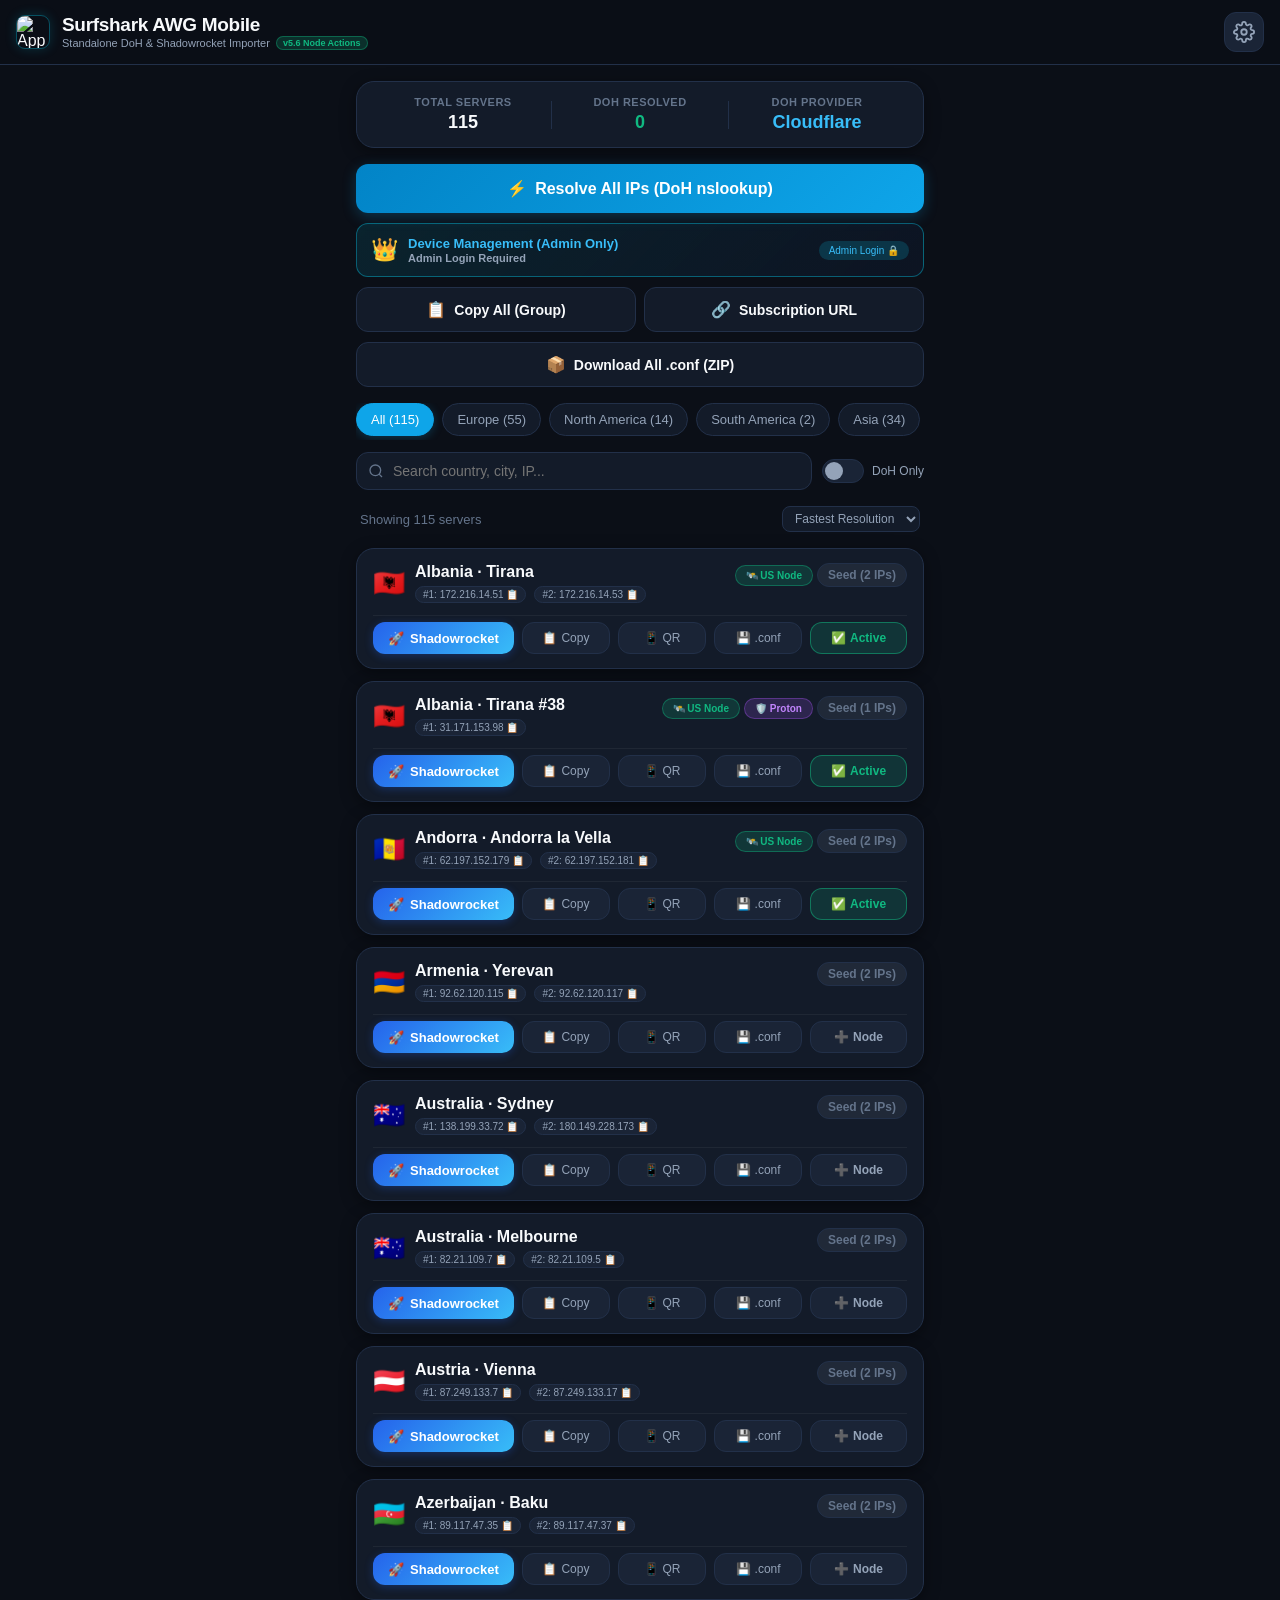
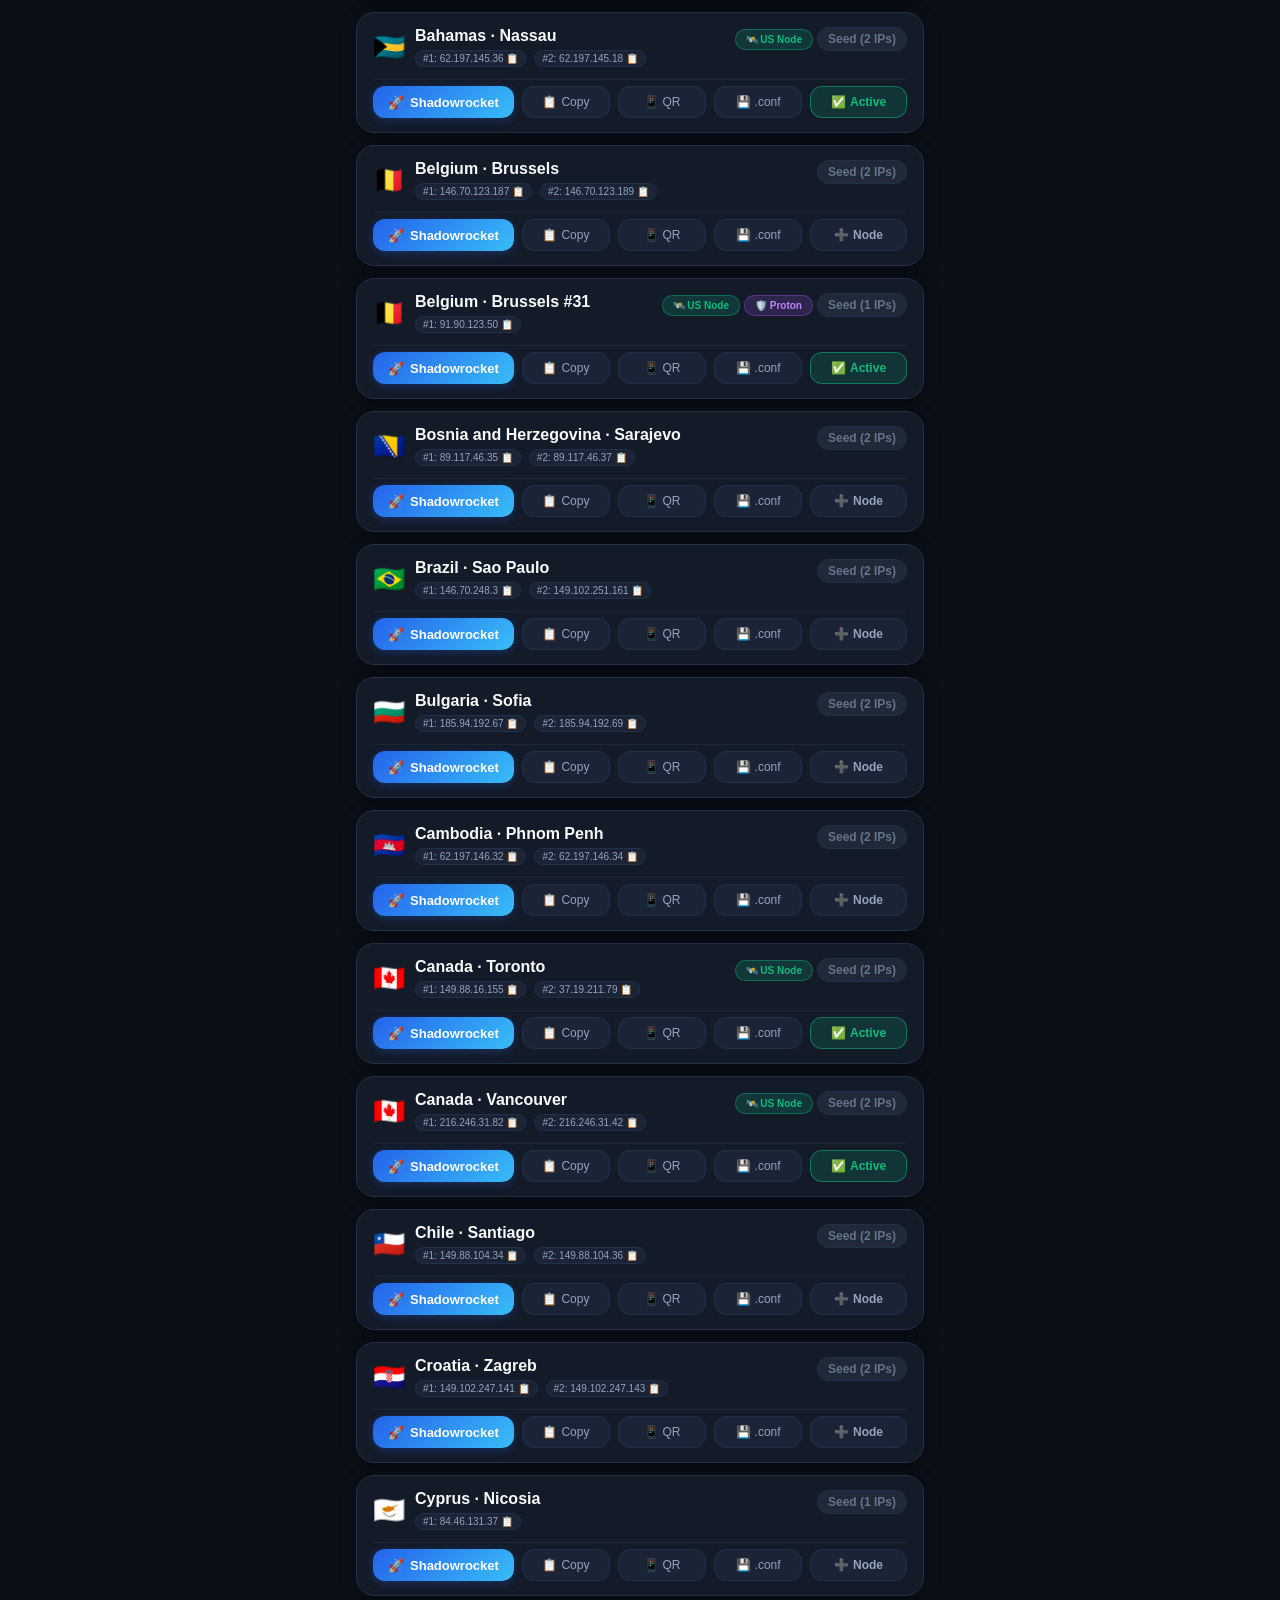
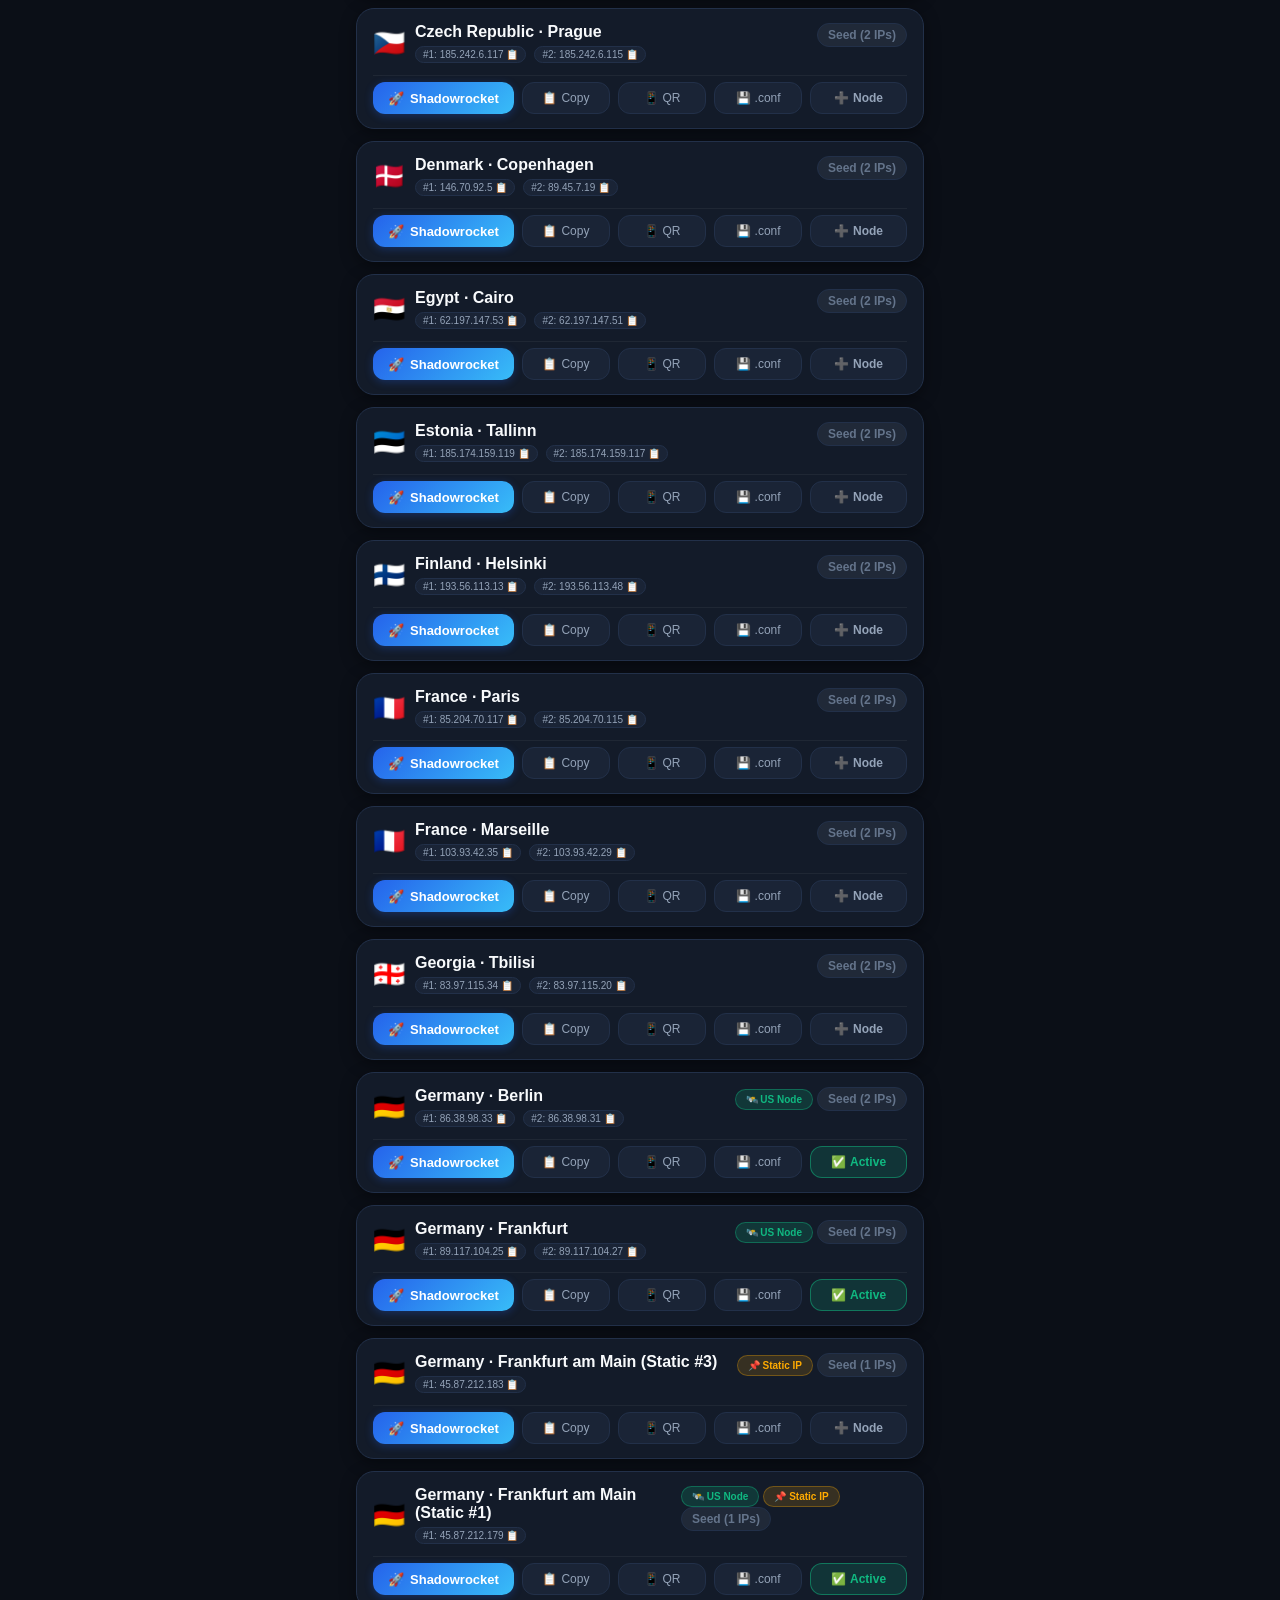
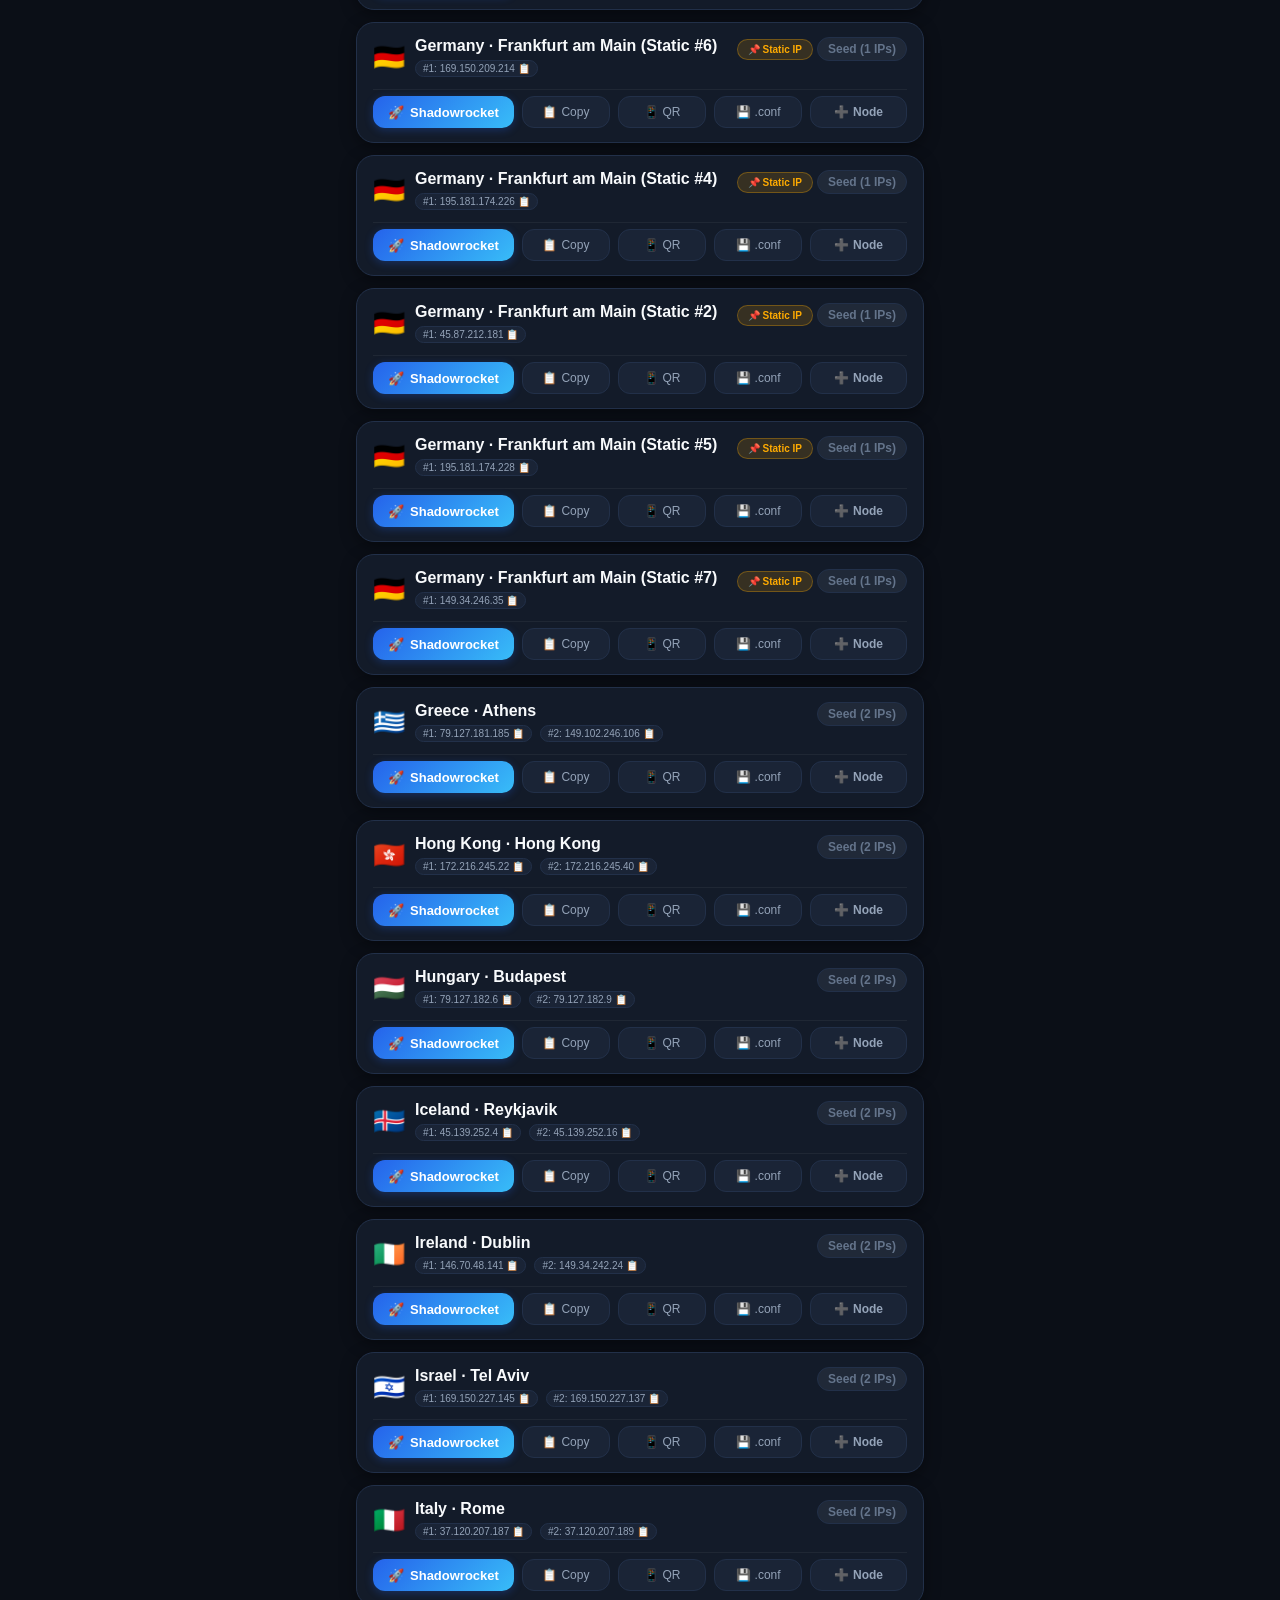
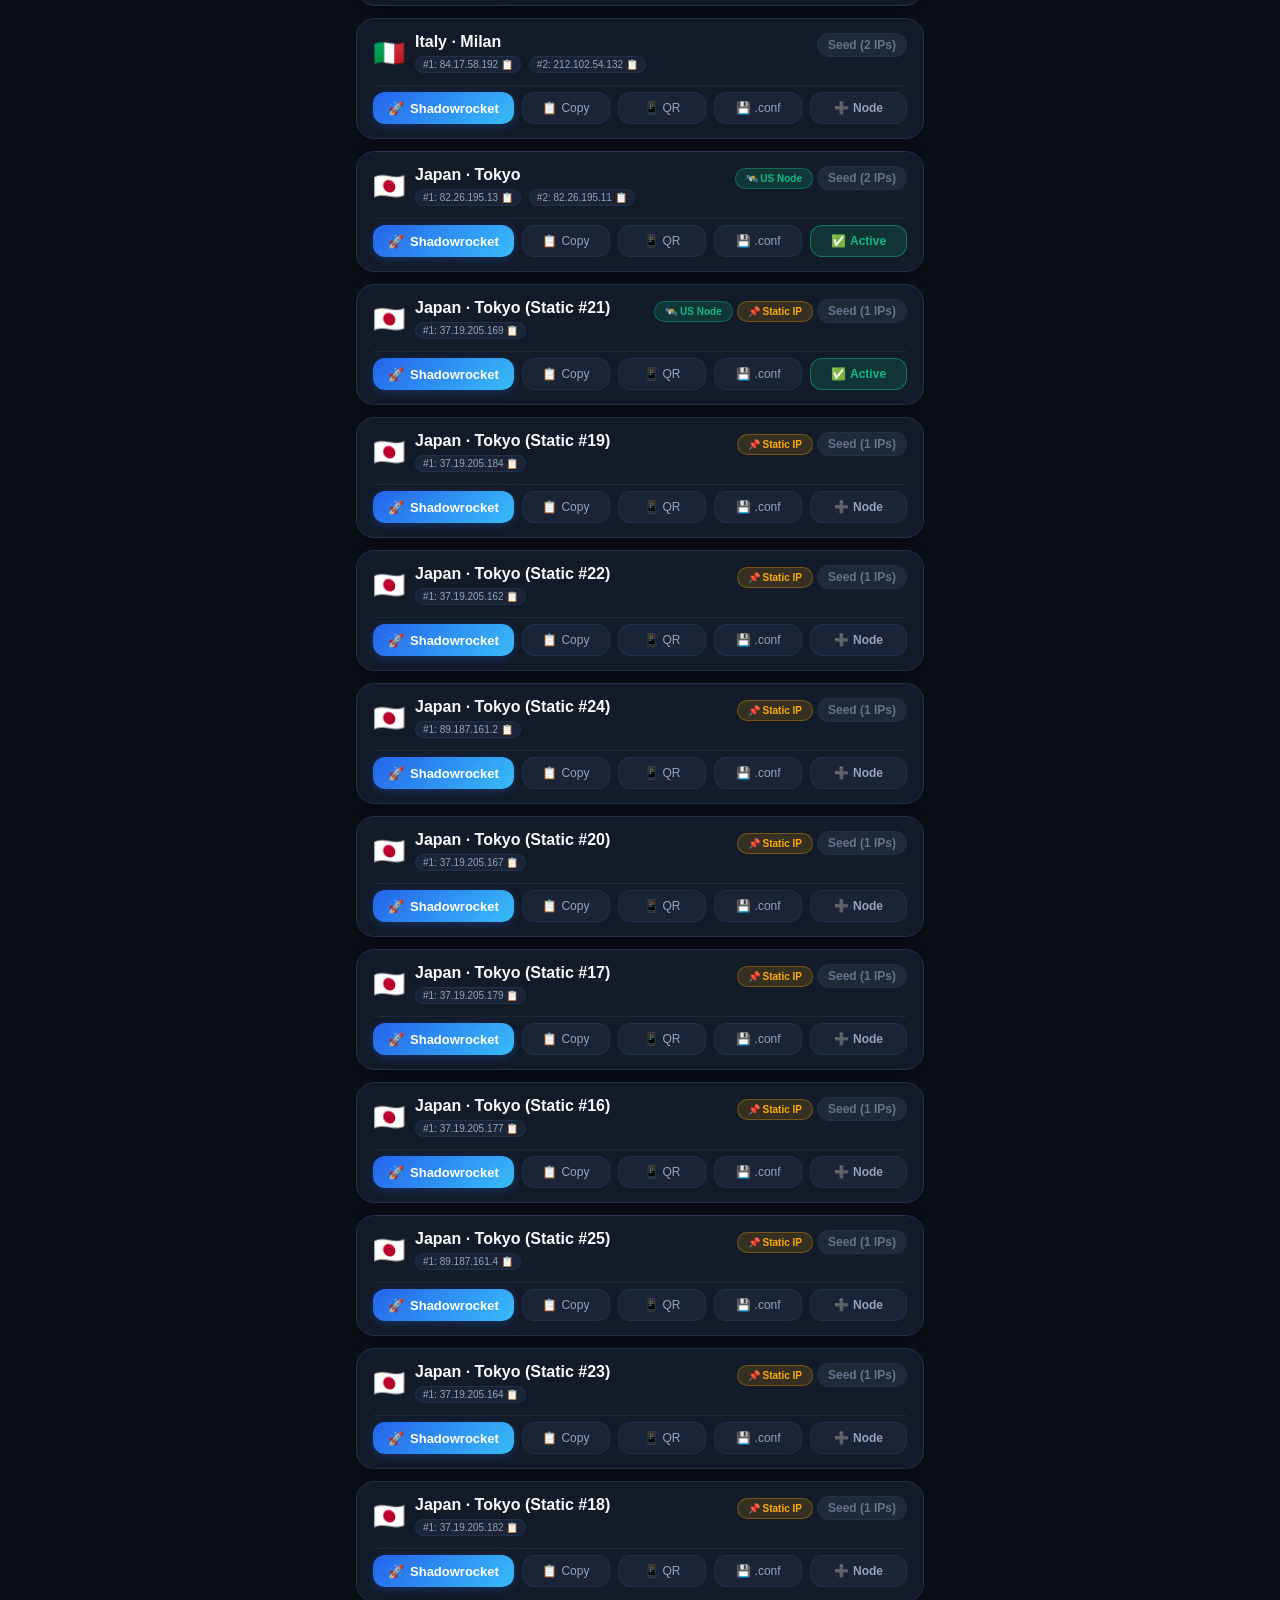
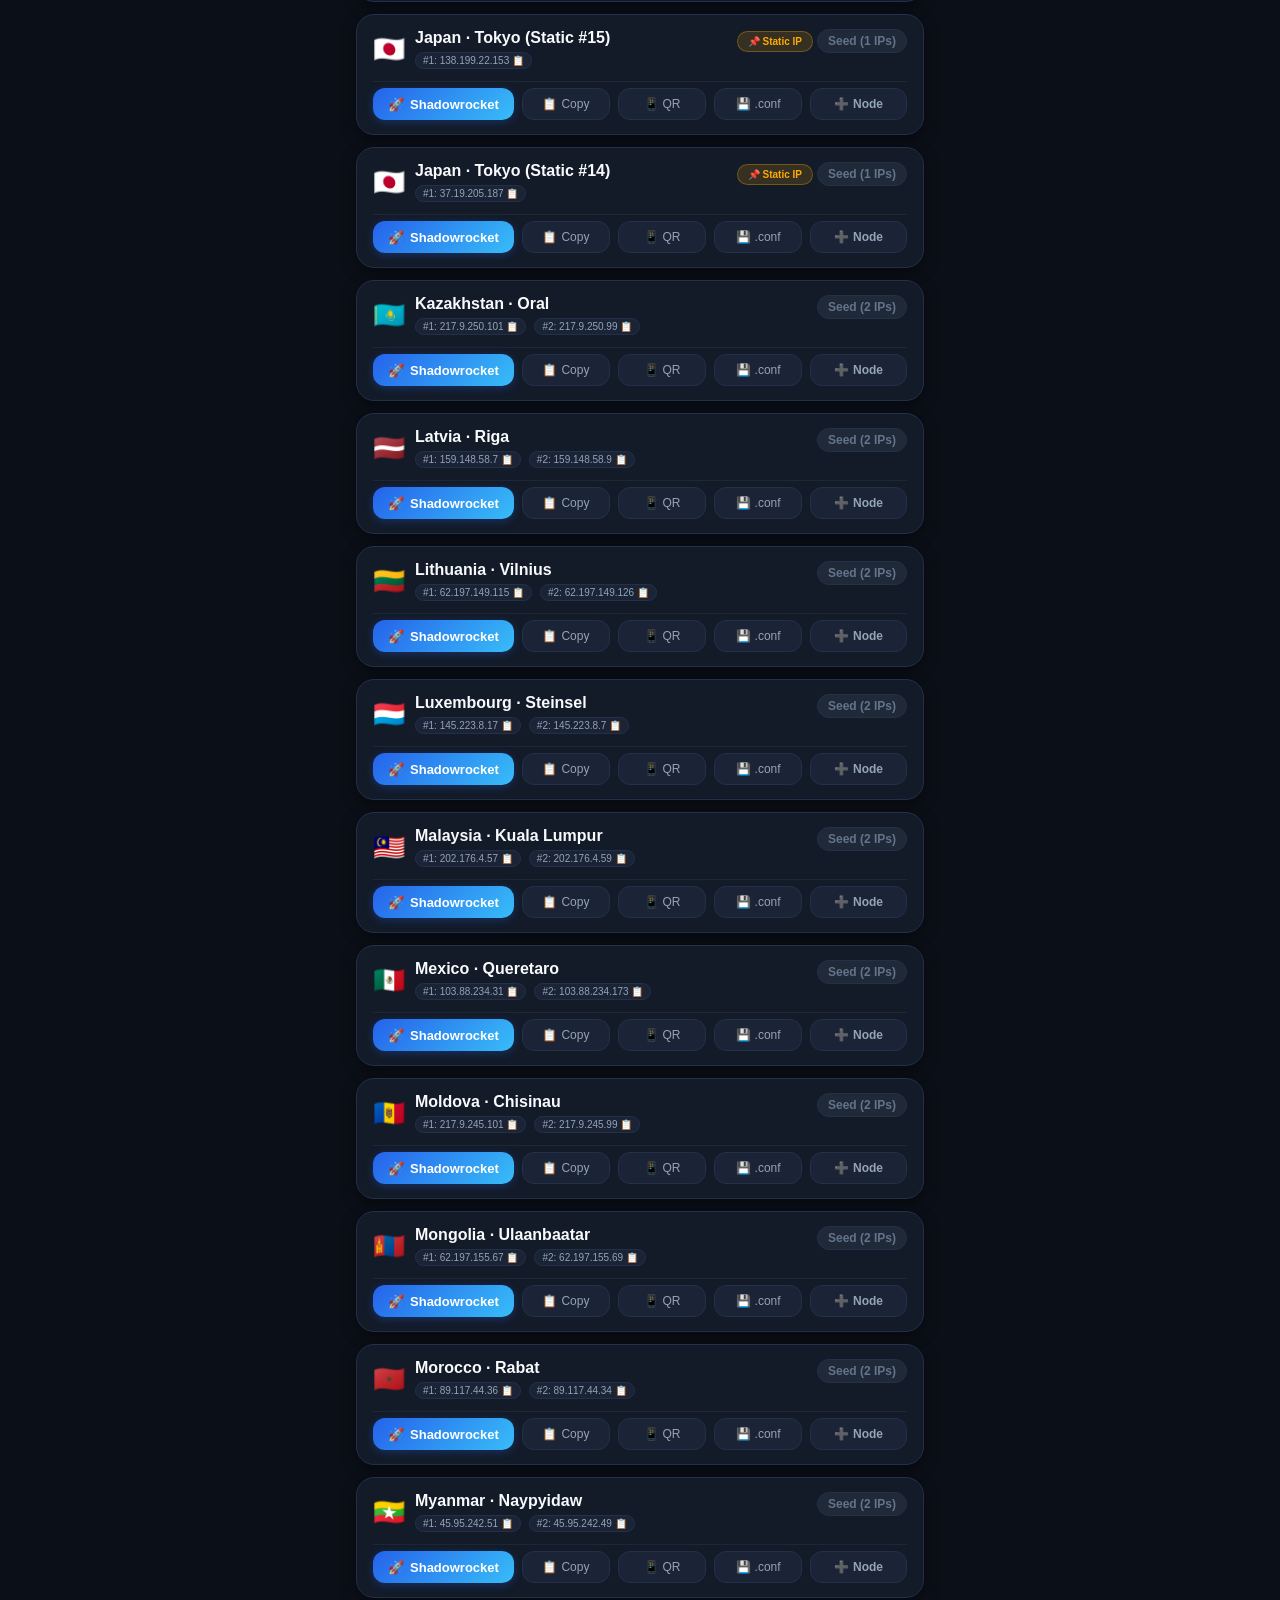
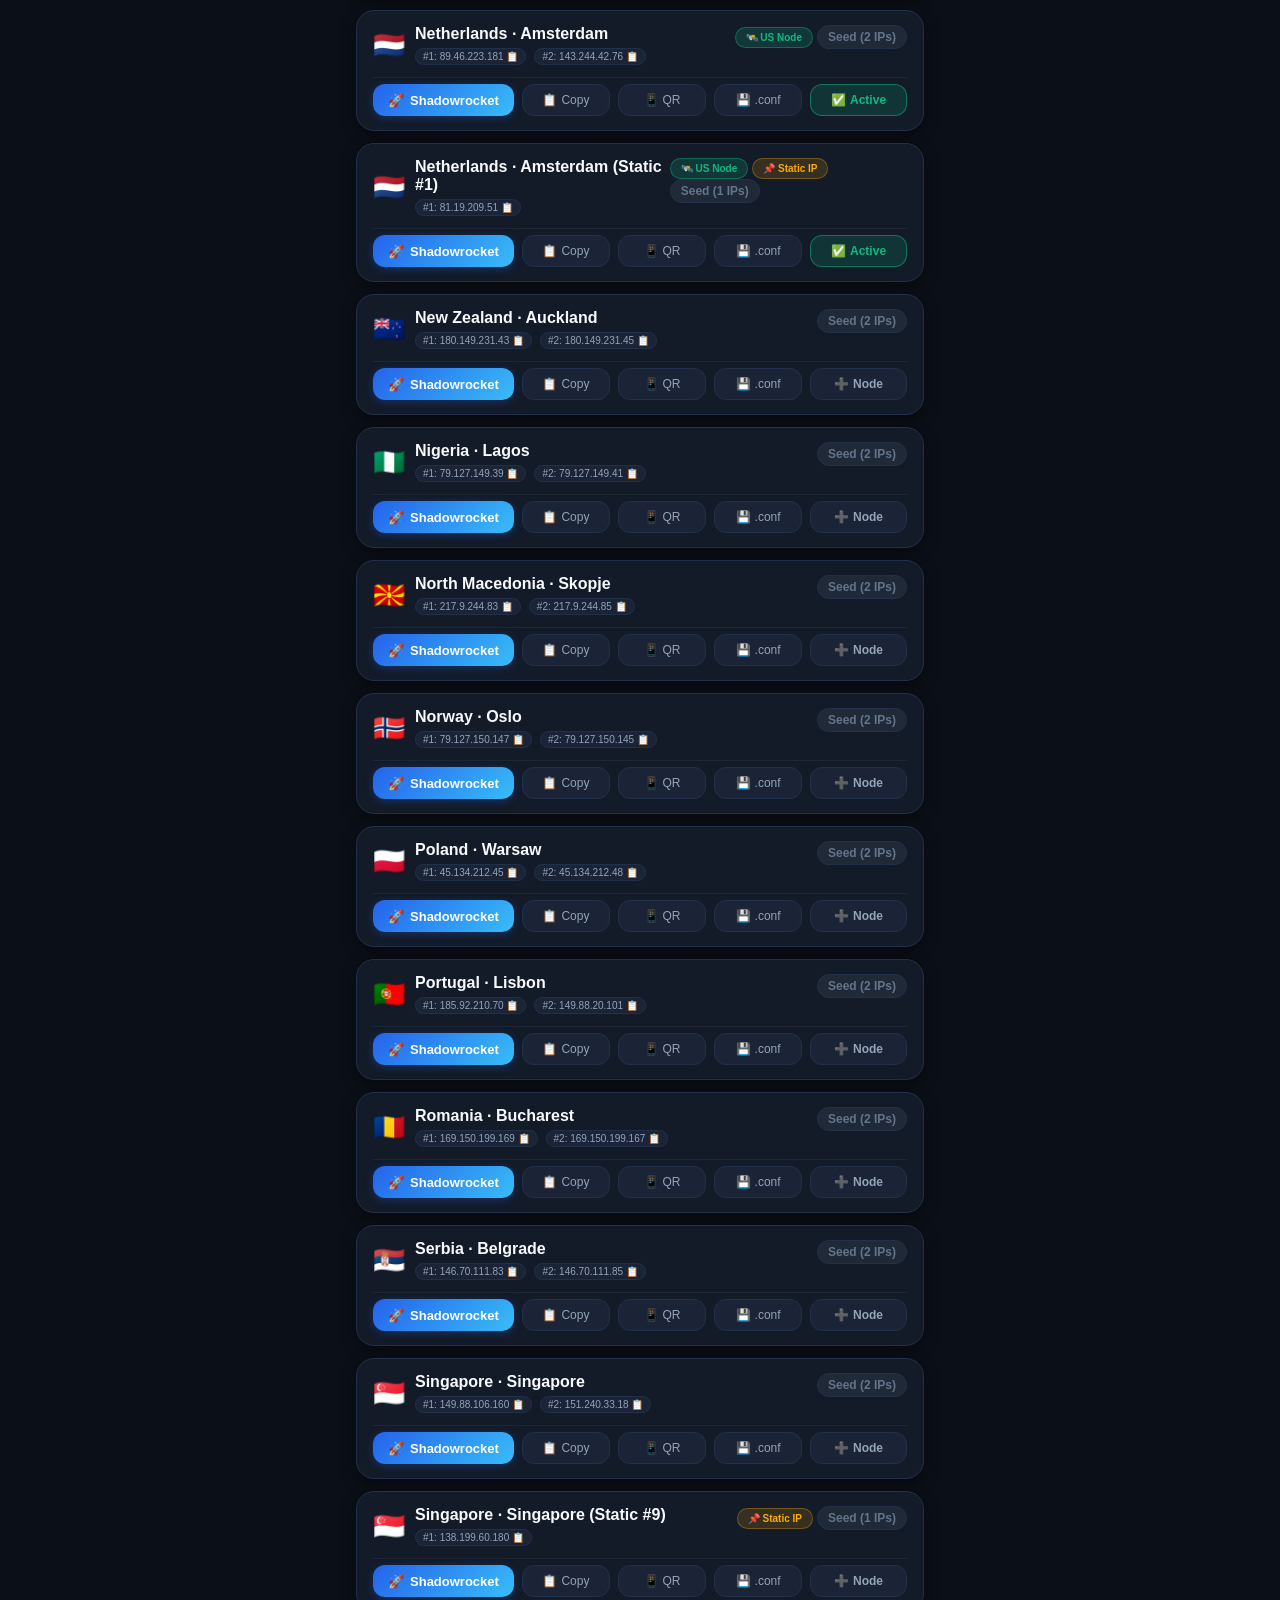
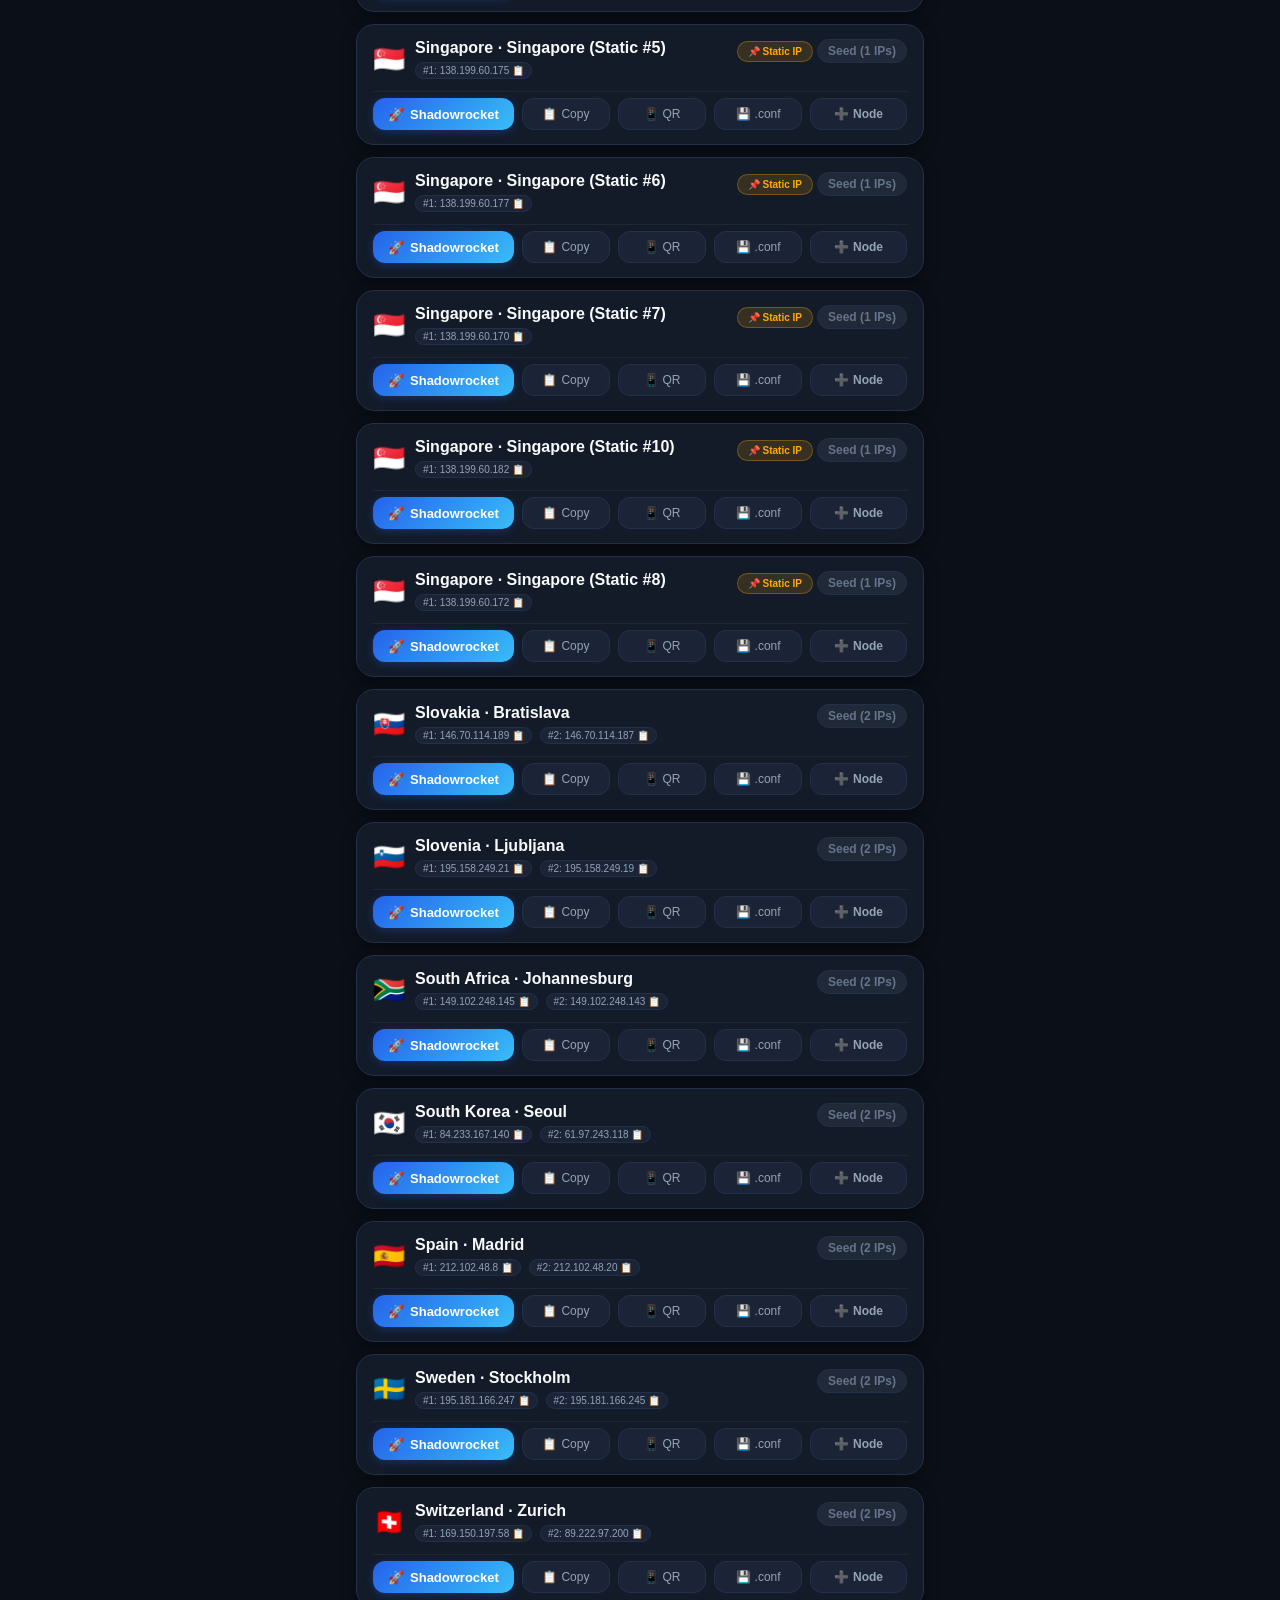
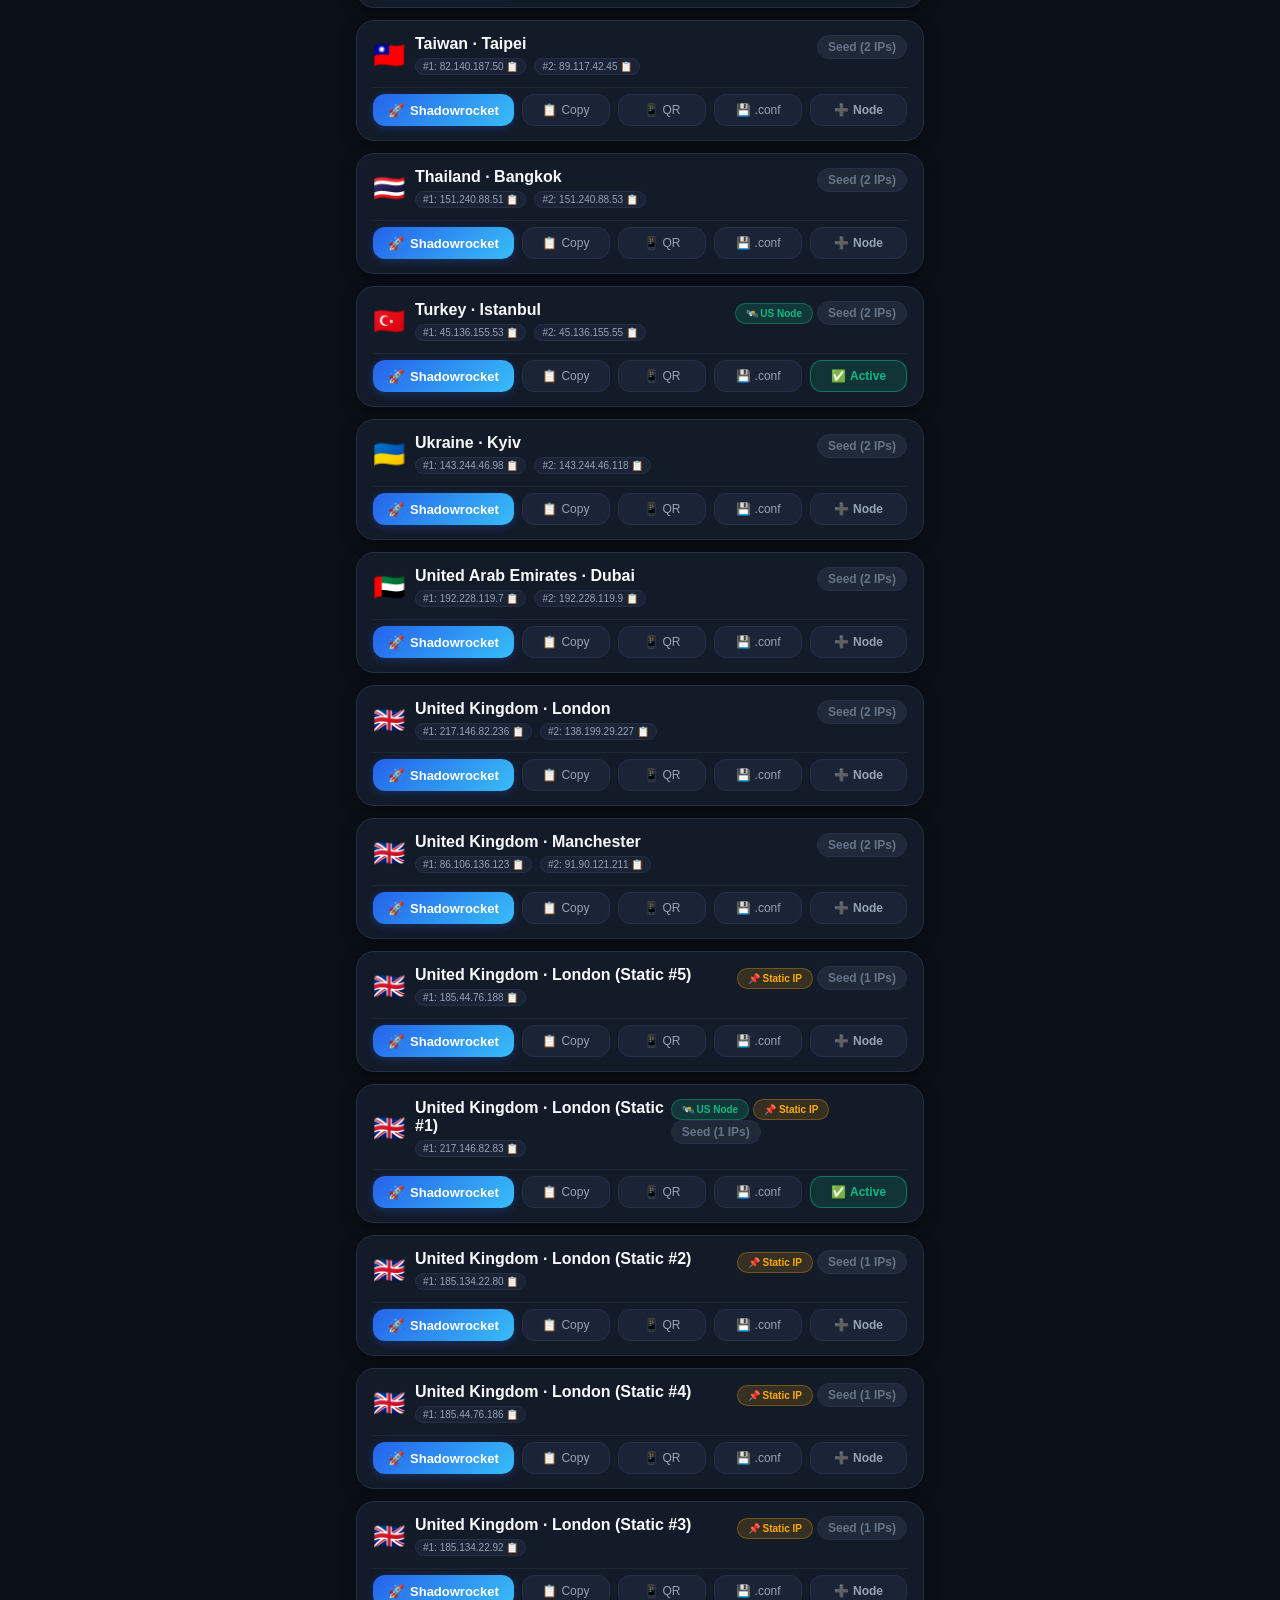
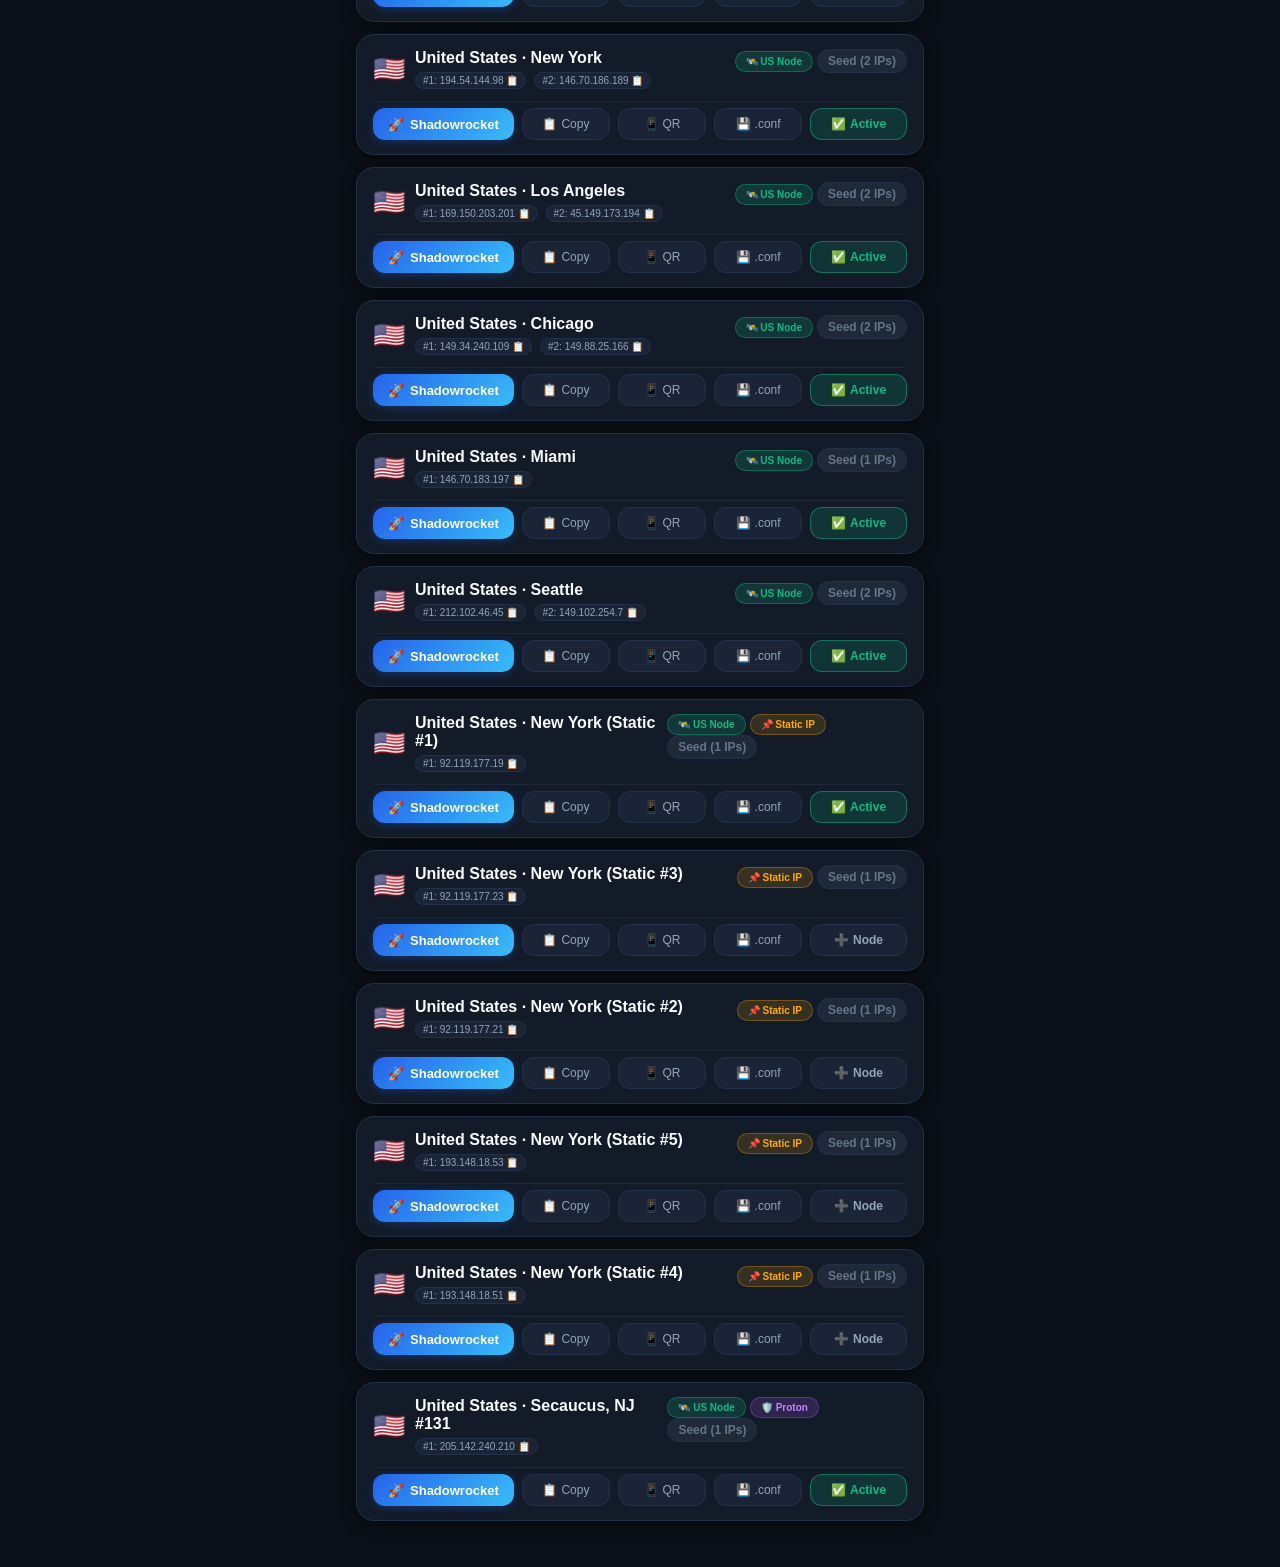
==== commit e12e2a83: "chore(auto): update DoH resolved IPs and subscription nodes [skip ci]" ====
--- a/templates/index.html
+++ b/templates/index.html
@@ -2144,7 +2144,7 @@
 
     <script>
     // Embedded Seed Catalog of 76 Surfshark Clusters
-    const DEFAULT_SERVERS = [{"continent": "Europe", "country": "Albania", "country_code": "AL", "city": "Tirana", "hostname": "al-tia.prod.surfshark.com", "port": 51820, "public_key": "l8EOWPyzt/njrb74CADY4VOhns/TbUN6KFTbytHcFQw=", "resolved_ips": ["172.216.15.12", "172.216.15.35"], "secure_core": false, "port_forward": false, "server_name": "", "node_code": "al"}, {"continent": "Europe", "country": "Germany", "country_code": "DE", "city": "Berlin", "hostname": "de-ber.prod.surfshark.com", "port": 51820, "public_key": "d3ldwEjnFcbLwD1o8uC5xC3DaSNek8DGeTpOb/h/IE4=", "resolved_ips": ["86.38.98.6", "86.38.98.76"], "secure_core": false, "port_forward": false, "server_name": "", "node_code": "de"}, {"continent": "Europe", "country": "Germany", "country_code": "DE", "city": "Frankfurt", "hostname": "de-fra.prod.surfshark.com", "port": 51820, "public_key": "fJDA+OA6jzQxfRcoHfC27xz7m3C8/590fRjpntzSpGo=", "resolved_ips": ["45.150.174.88", "156.146.33.67"], "secure_core": false, "port_forward": false, "server_name": "", "node_code": "de"}, {"continent": "Europe", "country": "Netherlands", "country_code": "NL", "city": "Amsterdam", "hostname": "nl-ams.prod.surfshark.com", "port": 51820, "public_key": "Lxg3jAOKcBA9tGBtB6vEWMFl5LUEB6AwOpuniYn1cig=", "resolved_ips": ["81.19.208.107", "143.244.42.84"], "secure_core": false, "port_forward": false, "server_name": "", "node_code": "nl"}, {"continent": "Europe", "country": "United Kingdom", "country_code": "GB", "city": "London", "hostname": "uk-lon.prod.surfshark.com", "port": 51820, "public_key": "iBJRXLZwXuWWrOZE1ZrAXEKMgV/z0WjG0Tks5rnWLBI=", "resolved_ips": ["213.166.86.40", "217.146.82.191"], "secure_core": false, "port_forward": false, "server_name": "", "node_code": "gb"}, {"continent": "Europe", "country": "United Kingdom", "country_code": "GB", "city": "Manchester", "hostname": "uk-man.prod.surfshark.com", "port": 51820, "public_key": "9R8He1cP8Laf5MT58FcaEYtPW/qnN3M9MQThIXOIvHs=", "resolved_ips": ["103.219.21.10", "103.219.21.48"], "secure_core": false, "port_forward": false, "server_name": "", "node_code": "gb"}, {"continent": "Europe", "country": "France", "country_code": "FR", "city": "Paris", "hostname": "fr-par.prod.surfshark.com", "port": 51820, "public_key": "AsvLuvKKADdc67aA/vHA3vb61S6YnGGx2Pd4aP4wal8=", "resolved_ips": ["143.244.57.119", "143.244.57.81"], "secure_core": false, "port_forward": false, "server_name": "", "node_code": "fr"}, {"continent": "Europe", "country": "France", "country_code": "FR", "city": "Marseille", "hostname": "fr-mrs.prod.surfshark.com", "port": 51820, "public_key": "QYa3ZFLwWAHKiJzOcbM73K7KBE0tdJYuirbGb+uH0H0=", "resolved_ips": ["103.93.42.27", "103.93.42.25"], "secure_core": false, "port_forward": false, "server_name": "", "node_code": "fr"}, {"continent": "Europe", "country": "Switzerland", "country_code": "CH", "city": "Zurich", "hostname": "ch-zur.prod.surfshark.com", "port": 51820, "public_key": "qFuwaE8IyDbNBTNar3xAXRGaBdkTtmLh1uIGMJxTxUs=", "resolved_ips": ["89.222.97.194", "89.222.97.196"], "secure_core": false, "port_forward": false, "server_name": "", "node_code": "ch"}, {"continent": "Europe", "country": "Sweden", "country_code": "SE", "city": "Stockholm", "hostname": "se-sto.prod.surfshark.com", "port": 51820, "public_key": "oUFRc+2emXgogDVWnJF4RAzr72PyafCzMVeQOgG92lY=", "resolved_ips": ["185.76.9.46", "185.76.9.44"], "secure_core": false, "port_forward": false, "server_name": "", "node_code": "se"}, {"continent": "Europe", "country": "Norway", "country_code": "NO", "city": "Oslo", "hostname": "no-osl.prod.surfshark.com", "port": 51820, "public_key": "pXfZi2vsdd88qrnqh+bwqHG4IYD42pj3T1wCm3PIGmw=", "resolved_ips": ["185.253.97.107", "185.253.97.109"], "secure_core": false, "port_forward": false, "server_name": "", "node_code": "no"}, {"continent": "Europe", "country": "Finland", "country_code": "FI", "city": "Helsinki", "hostname": "fi-hel.prod.surfshark.com", "port": 51820, "public_key": "+nv/Z8I2VS0eRdZwkpQW3U9RmsboTz2MUF94jVg5w10=", "resolved_ips": ["193.56.113.18", "193.56.113.66"], "secure_core": false, "port_forward": false, "server_name": "", "node_code": "fi"}, {"continent": "Europe", "country": "Denmark", "country_code": "DK", "city": "Copenhagen", "hostname": "dk-cph.prod.surfshark.com", "port": 51820, "public_key": "peDjRPEdHHmo0hGootZ9f+MQCEXmziFkLhMTl2PeXRM=", "resolved_ips": ["146.70.92.59", "146.70.42.141"], "secure_core": false, "port_forward": false, "server_name": "", "node_code": "dk"}, {"continent": "Europe", "country": "Belgium", "country_code": "BE", "city": "Brussels", "hostname": "be-bru.prod.surfshark.com", "port": 51820, "public_key": "9wZOjtwuKEc0GBcvc3xJQ4Kjo8G3EMXu6zJRzbanOjc=", "resolved_ips": ["5.253.205.179", "79.127.164.9"], "secure_core": false, "port_forward": false, "server_name": "", "node_code": "be"}, {"continent": "Europe", "country": "Ireland", "country_code": "IE", "city": "Dublin", "hostname": "ie-dub.prod.surfshark.com", "port": 51820, "public_key": "TjYxodFNdGlefxnWqe9vWWJHnz3meYWWhiIJyU8rgg8=", "resolved_ips": ["149.34.242.21", "149.34.242.16"], "secure_core": false, "port_forward": false, "server_name": "", "node_code": "ie"}, {"continent": "Europe", "country": "Italy", "country_code": "IT", "city": "Rome", "hostname": "it-rom.prod.surfshark.com", "port": 51820, "public_key": "fqxSeDr7n249iywruwLMwkV3r36svPT1tLf9TJOTFAw=", "resolved_ips": ["37.120.207.195", "37.120.207.197"], "secure_core": false, "port_forward": false, "server_name": "", "node_code": "it"}, {"continent": "Europe", "country": "Italy", "country_code": "IT", "city": "Milan", "hostname": "it-mil.prod.surfshark.com", "port": 51820, "public_key": "vIMHzH5FHdVkrhOOc0u/FySVhumaLC3XUk39Wk34LnE=", "resolved_ips": ["84.17.58.207"], "secure_core": false, "port_forward": false, "server_name": "", "node_code": "it"}, {"continent": "Europe", "country": "Spain", "country_code": "ES", "city": "Madrid", "hostname": "es-mad.prod.surfshark.com", "port": 51820, "public_key": "a30vOQfjwPzjRxGNi2dvSAMdaPHEYatR84cUjXKOwls=", "resolved_ips": ["135.136.61.75", "135.136.61.53"], "secure_core": false, "port_forward": false, "server_name": "", "node_code": "es"}, {"continent": "Europe", "country": "Portugal", "country_code": "PT", "city": "Lisbon", "hostname": "pt-lis.prod.surfshark.com", "port": 51820, "public_key": "JgYlpt7jFh0FV2QO0QQ3yFfsnqikUq977V3cObFGTQ4=", "resolved_ips": ["185.92.210.68", "149.88.20.101"], "secure_core": false, "port_forward": false, "server_name": "", "node_code": "pt"}, {"continent": "Europe", "country": "Austria", "country_code": "AT", "city": "Vienna", "hostname": "at-vie.prod.surfshark.com", "port": 51820, "public_key": "dPZe8Jq3Hu0k07MDk+Y4+AS2XHSLYalyg91TSFXRYEA=", "resolved_ips": ["89.187.168.49", "89.187.168.36"], "secure_core": false, "port_forward": false, "server_name": "", "node_code": "at"}, {"continent": "Europe", "country": "Poland", "country_code": "PL", "city": "Warsaw", "hostname": "pl-waw.prod.surfshark.com", "port": 51820, "public_key": "vBa3HK7QXietG64rHRLm085VMS2cAX2paeAaphB/SEU=", "resolved_ips": ["138.199.17.132"], "secure_core": false, "port_forward": false, "server_name": "", "node_code": "pl"}, {"continent": "Europe", "country": "Czech Republic", "country_code": "CZ", "city": "Prague", "hostname": "cz-prg.prod.surfshark.com", "port": 51820, "public_key": "c1bfP+OBTj6WUe8NDH8d6nDTwpQicopfdkHFx3BIaSk=", "resolved_ips": ["185.242.6.53", "185.242.6.51"], "secure_core": false, "port_forward": false, "server_name": "", "node_code": "cz"}, {"continent": "Europe", "country": "Slovakia", "country_code": "SK", "city": "Bratislava", "hostname": "sk-bts.prod.surfshark.com", "port": 51820, "public_key": "T5b7+uwUFqN5r1WsfBXURpSnYCYRLFAVreKkIQHGOlw=", "resolved_ips": ["185.76.8.217", "185.76.8.215"], "secure_core": false, "port_forward": false, "server_name": "", "node_code": "sk"}, {"continent": "Europe", "country": "Hungary", "country_code": "HU", "city": "Budapest", "hostname": "hu-bud.prod.surfshark.com", "port": 51820, "public_key": "Pk3+iZNP0uWkDTSmEHlUeSA3WyiFXLXgYgAQ5wNyIBk=", "resolved_ips": ["146.70.120.27", "146.70.120.29"], "secure_core": false, "port_forward": false, "server_name": "", "node_code": "hu"}, {"continent": "Europe", "country": "Romania", "country_code": "RO", "city": "Bucharest", "hostname": "ro-buc.prod.surfshark.com", "port": 51820, "public_key": "uRT3uSAUwvm7Rp+s3n5V9JibsKHKAZ/8+SU3psG8QxI=", "resolved_ips": ["89.33.8.195", "89.33.8.197"], "secure_core": false, "port_forward": false, "server_name": "", "node_code": "ro"}, {"continent": "Europe", "country": "Bulgaria", "country_code": "BG", "city": "Sofia", "hostname": "bg-sof.prod.surfshark.com", "port": 51820, "public_key": "LQFiCiZcPEoYasKRLbCfXp2fYYsj8wiMr/L9u6hYqSo=", "resolved_ips": ["185.94.192.67", "185.94.192.69"], "secure_core": false, "port_forward": false, "server_name": "", "node_code": "bg"}, {"continent": "Europe", "country": "Greece", "country_code": "GR", "city": "Athens", "hostname": "gr-ath.prod.surfshark.com", "port": 51820, "public_key": "bXnjQGLhuauvBMg51YIAhwX40YqNL2ImyEub5DpHaBk=", "resolved_ips": ["79.127.181.182", "79.127.181.166"], "secure_core": false, "port_forward": false, "server_name": "", "node_code": "gr"}, {"continent": "Europe", "country": "Cyprus", "country_code": "CY", "city": "Nicosia", "hostname": "cy-nic.prod.surfshark.com", "port": 51820, "public_key": "kEAQgNChxGgrzoKPpCPFJKh0L1/5rXIq08KSY4g26zY=", "resolved_ips": ["84.46.131.99", "84.46.131.51"], "secure_core": false, "port_forward": false, "server_name": "", "node_code": "cy"}, {"continent": "Europe", "country": "Croatia", "country_code": "HR", "city": "Zagreb", "hostname": "hr-zag.prod.surfshark.com", "port": 51820, "public_key": "nIQmC5T4H0HX4yA2u/Z5rrbLQDAOLA+kFCdt8S94xXg=", "resolved_ips": ["79.127.144.200", "79.127.144.202"], "secure_core": false, "port_forward": false, "server_name": "", "node_code": "hr"}, {"continent": "Europe", "country": "Slovenia", "country_code": "SI", "city": "Ljubljana", "hostname": "si-lju.prod.surfshark.com", "port": 51820, "public_key": "yPdmxOfzm06fotkt/dlaAiyxWPaWfCuDPaUljNx+c38=", "resolved_ips": ["195.158.249.25", "195.158.249.23"], "secure_core": false, "port_forward": false, "server_name": "", "node_code": "si"}, {"continent": "Europe", "country": "Serbia", "country_code": "RS", "city": "Belgrade", "hostname": "rs-beg.prod.surfshark.com", "port": 51820, "public_key": "A3vmr6/umw5sP8anxNyipgi5oEnOnZdqB1K/cbQpMiI=", "resolved_ips": ["146.70.111.93", "146.70.111.91"], "secure_core": false, "port_forward": false, "server_name": "", "node_code": "rs"}, {"continent": "Europe", "country": "Bosnia and Herzegovina", "country_code": "BA", "city": "Sarajevo", "hostname": "ba-sjj.prod.surfshark.com", "port": 51820, "public_key": "hsm/ps/uxcsVNzT3OmV/l7ZWv+TRIS+IM+N6/nTymkw=", "resolved_ips": ["89.117.46.51", "89.117.46.53"], "secure_core": false, "port_forward": false, "server_name": "", "node_code": "ba"}, {"continent": "Europe", "country": "North Macedonia", "country_code": "MK", "city": "Skopje", "hostname": "mk-skp.prod.surfshark.com", "port": 51820, "public_key": "dZNq48noPkey9rwSbAU+masbafpDSaAmtAMaP+gzLxA=", "resolved_ips": ["217.9.244.85", "217.9.244.83"], "secure_core": false, "port_forward": false, "server_name": "", "node_code": "mk"}, {"continent": "Europe", "country": "Estonia", "country_code": "EE", "city": "Tallinn", "hostname": "ee-tll.prod.surfshark.com", "port": 51820, "public_key": "CsdrT+WfcMRPhrOWgZeHj9DQiQtJfYFci94K5ztjr2E=", "resolved_ips": ["185.174.159.194", "185.174.159.196"], "secure_core": false, "port_forward": false, "server_name": "", "node_code": "ee"}, {"continent": "Europe", "country": "Latvia", "country_code": "LV", "city": "Riga", "hostname": "lv-rig.prod.surfshark.com", "port": 51820, "public_key": "EmghYf9rIpwOQ0uIjIxgCXs/WwHJthNvPIv5iKseE3A=", "resolved_ips": ["159.148.58.7", "159.148.58.9"], "secure_core": false, "port_forward": false, "server_name": "", "node_code": "lv"}, {"continent": "Europe", "country": "Lithuania", "country_code": "LT", "city": "Vilnius", "hostname": "lt-vno.prod.surfshark.com", "port": 51820, "public_key": "pC7xJD56uFFJ7qHpe3XvXXhjwZcoMco09ySHOg4h+iA=", "resolved_ips": ["62.197.149.105", "62.197.149.103"], "secure_core": false, "port_forward": false, "server_name": "", "node_code": "lt"}, {"continent": "Europe", "country": "Moldova", "country_code": "MD", "city": "Chisinau", "hostname": "md-chi.prod.surfshark.com", "port": 51820, "public_key": "4Exn42t337sxoBzYHxgmDBNq+AhTYz6nvEj98TWY50Y=", "resolved_ips": ["217.9.245.99", "217.9.245.101"], "secure_core": false, "port_forward": false, "server_name": "", "node_code": "md"}, {"continent": "Europe", "country": "Ukraine", "country_code": "UA", "city": "Kyiv", "hostname": "ua-iev.prod.surfshark.com", "port": 51820, "public_key": "wy+PhWBP715KfBrsQR4P3JUalYc9a77FmZWQinwYLmo=", "resolved_ips": ["143.244.46.115", "143.244.46.233"], "secure_core": false, "port_forward": false, "server_name": "", "node_code": "ua"}, {"continent": "Europe", "country": "Iceland", "country_code": "IS", "city": "Reykjavik", "hostname": "is-rkv.prod.surfshark.com", "port": 51820, "public_key": "d0m2sIa0JGcxCBvoWDU77SjmPoiWI/oKoX1TL2f2fTA=", "resolved_ips": ["45.139.252.20", "45.139.252.18"], "secure_core": false, "port_forward": false, "server_name": "", "node_code": "is"}, {"continent": "Europe", "country": "Luxembourg", "country_code": "LU", "city": "Steinsel", "hostname": "lu-ste.prod.surfshark.com", "port": 51820, "public_key": "68JVBL/M2AYQ9gYHtcpmZ6Pl+ayhJjTL2sr6Ej1VEFg=", "resolved_ips": ["185.153.151.166", "185.153.151.176"], "secure_core": false, "port_forward": false, "server_name": "", "node_code": "lu"}, {"continent": "Europe", "country": "Turkey", "country_code": "TR", "city": "Istanbul", "hostname": "tr-ist.prod.surfshark.com", "port": 51820, "public_key": "sF/TlxU9XaDN3QQBT/lu2Pw9qpD3XpDqLBfInBtff2A=", "resolved_ips": ["45.136.155.193", "45.136.155.58"], "secure_core": false, "port_forward": false, "server_name": "", "node_code": "tr"}, {"continent": "Asia", "country": "Armenia", "country_code": "AM", "city": "Yerevan", "hostname": "am-evn.prod.surfshark.com", "port": 51820, "public_key": "B+aSYrw7JSq7b60uK0nrMQGCiJ48QwiUp/aoRpYX2lU=", "resolved_ips": ["92.62.120.133", "92.62.120.131"], "secure_core": false, "port_forward": false, "server_name": "", "node_code": "am"}, {"continent": "Asia", "country": "Azerbaijan", "country_code": "AZ", "city": "Baku", "hostname": "az-bak.prod.surfshark.com", "port": 51820, "public_key": "pvWYTFxIpqo25NGTertIIWnccS/sUQ6fIkqd8XJYzEI=", "resolved_ips": ["89.117.47.35", "89.117.47.37"], "secure_core": false, "port_forward": false, "server_name": "", "node_code": "az"}, {"continent": "Asia", "country": "Georgia", "country_code": "GE", "city": "Tbilisi", "hostname": "ge-tbs.prod.surfshark.com", "port": 51820, "public_key": "L79E4IoaVZBXOyoMM82TvUIbiKlloRbUnT8R2Cl3PVM=", "resolved_ips": ["83.97.115.18", "83.97.115.36"], "secure_core": false, "port_forward": false, "server_name": "", "node_code": "ge"}, {"continent": "Asia", "country": "Kazakhstan", "country_code": "KZ", "city": "Oral", "hostname": "kz-ura.prod.surfshark.com", "port": 51820, "public_key": "c8SPrUWVMjSm3xdZRF4eg57sdEo2TFmBDVKP+A+quHM=", "resolved_ips": ["217.9.250.99", "217.9.250.101"], "secure_core": false, "port_forward": false, "server_name": "", "node_code": "kz"}, {"continent": "Asia", "country": "United Arab Emirates", "country_code": "AE", "city": "Dubai", "hostname": "ae-dub.prod.surfshark.com", "port": 51820, "public_key": "6dZGkg0iAMgQuOCGknAgBAqDEeJeBQ4Of5eblO4aNC8=", "resolved_ips": ["192.228.119.25", "192.228.119.23"], "secure_core": false, "port_forward": false, "server_name": "", "node_code": "ae"}, {"continent": "Asia", "country": "Israel", "country_code": "IL", "city": "Tel Aviv", "hostname": "il-tlv.prod.surfshark.com", "port": 51820, "public_key": "ZEG2fUrtohnVePblUlDM6wyyeTobzsABnMjTTFmqNUE=", "resolved_ips": ["169.150.227.135", "169.150.227.2"], "secure_core": false, "port_forward": false, "server_name": "", "node_code": "il"}, {"continent": "Asia", "country": "Singapore", "country_code": "SG", "city": "Singapore", "hostname": "sg-sng.prod.surfshark.com", "port": 51820, "public_key": "MGfgkhJsMVMTO33h1wr76+z6gQr/93VcGdClfbaPsnU=", "resolved_ips": ["146.70.192.157", "146.70.192.155"], "secure_core": false, "port_forward": false, "server_name": "", "node_code": "sg"}, {"continent": "Asia", "country": "Japan", "country_code": "JP", "city": "Tokyo", "hostname": "jp-tok.prod.surfshark.com", "port": 51820, "public_key": "YJSjrc/WWOjQUyUi4iYcHb7LsWWoCY+2fK8/8VtC/BY=", "resolved_ips": ["93.118.41.110", "146.70.205.85"], "secure_core": false, "port_forward": false, "server_name": "", "node_code": "jp"}, {"continent": "Asia", "country": "South Korea", "country_code": "KR", "city": "Seoul", "hostname": "kr-seo.prod.surfshark.com", "port": 51820, "public_key": "bD/m2mdKxJXG2wTkLsmWpiW8xZwkDdrrrwC44auOhQg=", "resolved_ips": ["82.26.199.32", "82.26.199.30"], "secure_core": false, "port_forward": false, "server_name": "", "node_code": "kr"}, {"continent": "Asia", "country": "Hong Kong", "country_code": "HK", "city": "Hong Kong", "hostname": "hk-hkg.prod.surfshark.com", "port": 51820, "public_key": "JYHdktdtuM7inbtsxRKSDpnBVTWQ5+QLZ/cWWmf4VRg=", "resolved_ips": ["149.40.54.70", "172.216.245.28"], "secure_core": false, "port_forward": false, "server_name": "", "node_code": "hk"}, {"continent": "Asia", "country": "Taiwan", "country_code": "TW", "city": "Taipei", "hostname": "tw-tai.prod.surfshark.com", "port": 51820, "public_key": "P0vaGUOUE7V5bbGOYY2WgQeZnTZEHvIr+dfebU7W4Ao=", "resolved_ips": ["45.144.227.86", "89.117.42.107"], "secure_core": false, "port_forward": false, "server_name": "", "node_code": "tw"}, {"continent": "Asia", "country": "Malaysia", "country_code": "MY", "city": "Kuala Lumpur", "hostname": "my-kul.prod.surfshark.com", "port": 51820, "public_key": "AS84LXlJfgBwGHc70MvtGRxsMqNNucZ2pNOBayJUm04=", "resolved_ips": ["185.196.0.15", "185.196.0.25"], "secure_core": false, "port_forward": false, "server_name": "", "node_code": "my"}, {"continent": "Asia", "country": "Thailand", "country_code": "TH", "city": "Bangkok", "hostname": "th-bkk.prod.surfshark.com", "port": 51820, "public_key": "OoFY46j/w4uQFyFu/OQ/h3x+ymJ1DJ4UR1fwGNxOxk0=", "resolved_ips": ["151.240.88.181", "151.240.88.179"], "secure_core": false, "port_forward": false, "server_name": "", "node_code": "th"}, {"continent": "Oceania", "country": "Australia", "country_code": "AU", "city": "Sydney", "hostname": "au-syd.prod.surfshark.com", "port": 51820, "public_key": "Y5KM9kHdM0upMsIJWUQquOY1RgkWX69AHw/Dl5KyIk4=", "resolved_ips": ["95.173.193.4", "95.173.193.7"], "secure_core": false, "port_forward": false, "server_name": "", "node_code": "au"}, {"continent": "Oceania", "country": "Australia", "country_code": "AU", "city": "Melbourne", "hostname": "au-mel.prod.surfshark.com", "port": 51820, "public_key": "yYX9yLjHOSWVAsaujcIVWAxF9wYMmHupG1RtJk+u21o=", "resolved_ips": ["103.192.80.251", "103.192.80.253"], "secure_core": false, "port_forward": false, "server_name": "", "node_code": "au"}, {"continent": "Oceania", "country": "New Zealand", "country_code": "NZ", "city": "Auckland", "hostname": "nz-akl.prod.surfshark.com", "port": 51820, "public_key": "xv8P19y0m9ojrLelCaPzGtaVv7tlPzLgZxvAD7lpYDg=", "resolved_ips": ["62.93.164.238", "62.93.164.236"], "secure_core": false, "port_forward": false, "server_name": "", "node_code": "nz"}, {"continent": "North America", "country": "United States", "country_code": "US", "city": "New York", "hostname": "us-nyc.prod.surfshark.com", "port": 51820, "public_key": "rhuoCmHdyYrh0zW3J0YXZK4aN3It7DD26TXlACuWnwU=", "resolved_ips": ["146.70.186.205", "185.149.195.100"], "secure_core": false, "port_forward": false, "server_name": "", "node_code": "us"}, {"continent": "North America", "country": "United States", "country_code": "US", "city": "Los Angeles", "hostname": "us-lax.prod.surfshark.com", "port": 51820, "public_key": "m+L7BVQWDwU2TxjfspMRLkRctvmo7fOkd+eVk6KC5lM=", "resolved_ips": ["169.150.203.236", "169.150.203.234"], "secure_core": false, "port_forward": false, "server_name": "", "node_code": "us"}, {"continent": "North America", "country": "United States", "country_code": "US", "city": "Chicago", "hostname": "us-chi.prod.surfshark.com", "port": 51820, "public_key": "DpMfulanF/MVHmt3AX4dqLqcyE0dpPqYBjDlWMaUI00=", "resolved_ips": ["154.47.25.9", "154.47.25.11"], "secure_core": false, "port_forward": false, "server_name": "", "node_code": "us"}, {"continent": "North America", "country": "United States", "country_code": "US", "city": "Miami", "hostname": "us-mia.prod.surfshark.com", "port": 51820, "public_key": "KvJ/jtWb8BsBI85OcZnOIJu9kfh12mCMR4cejWFpDCc=", "resolved_ips": ["149.34.250.39", "149.102.224.204"], "secure_core": false, "port_forward": false, "server_name": "", "node_code": "us"}, {"continent": "North America", "country": "United States", "country_code": "US", "city": "Seattle", "hostname": "us-sea.prod.surfshark.com", "port": 51820, "public_key": "SpMH/p90bg9ZAG6V2DWJQ9csWPVnKcDVppIp9Xul5G8=", "resolved_ips": ["149.102.254.32", "149.102.254.22"], "secure_core": false, "port_forward": false, "server_name": "", "node_code": "us"}, {"continent": "North America", "country": "Canada", "country_code": "CA", "city": "Toronto", "hostname": "ca-tor.prod.surfshark.com", "port": 51820, "public_key": "W9bzkcL3fiV64vDpB4pbrz8QafNn3y5P9Yc/kQvy4TA=", "resolved_ips": ["149.88.16.165", "149.88.16.130"], "secure_core": false, "port_forward": false, "server_name": "", "node_code": "ca"}, {"continent": "North America", "country": "Canada", "country_code": "CA", "city": "Vancouver", "hostname": "ca-van.prod.surfshark.com", "port": 51820, "public_key": "o4HezxSsbNqJFJZj+VBw/QXFLpfNo7PZu8xe7H2hTw0=", "resolved_ips": ["149.22.81.170", "149.22.81.172"], "secure_core": false, "port_forward": false, "server_name": "", "node_code": "ca"}, {"continent": "South America", "country": "Brazil", "country_code": "BR", "city": "Sao Paulo", "hostname": "br-sao.prod.surfshark.com", "port": 51820, "public_key": "IFTVXxhLEqVgZI/JGOPRtmrNUQW1DNljeBe8Ys7v90A=", "resolved_ips": ["138.199.58.35", "193.19.205.93"], "secure_core": false, "port_forward": false, "server_name": "", "node_code": "br"}, {"continent": "South America", "country": "Chile", "country_code": "CL", "city": "Santiago", "hostname": "cl-san.prod.surfshark.com", "port": 51820, "public_key": "FdTRnh0g+FYFPj5UURQIcDbygd+2gMRrslErfmZxdDo=", "resolved_ips": ["149.88.104.36", "149.88.104.34"], "secure_core": false, "port_forward": false, "server_name": "", "node_code": "cl"}, {"continent": "North America", "country": "Mexico", "country_code": "MX", "city": "Queretaro", "hostname": "mx-qro.prod.surfshark.com", "port": 51820, "public_key": "6C8O3L/Li0JOO5aWvL6PrciiZOOaRBtWmempOUENLQs=", "resolved_ips": ["103.88.234.165", "103.88.234.185"], "secure_core": false, "port_forward": false, "server_name": "", "node_code": "mx"}, {"continent": "Africa", "country": "South Africa", "country_code": "ZA", "city": "Johannesburg", "hostname": "za-jnb.prod.surfshark.com", "port": 51820, "public_key": "Wj/fSWxNLs1igL1uTRp4zLFNohe4S1wqNTYRHevthUA=", "resolved_ips": ["149.102.248.138", "149.102.248.140"], "secure_core": false, "port_forward": false, "server_name": "", "node_code": "za"}, {"continent": "Africa", "country": "Egypt", "country_code": "EG", "city": "Cairo", "hostname": "eg-cai.prod.surfshark.com", "port": 51820, "public_key": "EKaIyCUV8aqCtRkV6jfkU1IicE5ZaU2RC4VKAdgjOyA=", "resolved_ips": ["62.197.147.53", "62.197.147.51"], "secure_core": false, "port_forward": false, "server_name": "", "node_code": "eg"}, {"continent": "Africa", "country": "Nigeria", "country_code": "NG", "city": "Lagos", "hostname": "ng-lag.prod.surfshark.com", "port": 51820, "public_key": "mMmsmMyqtASb4V42H5nxyD8BgauWrNhCCZdBHCsbC00=", "resolved_ips": ["79.127.149.51", "79.127.149.49"], "secure_core": false, "port_forward": false, "server_name": "", "node_code": "ng"}, {"continent": "Africa", "country": "Morocco", "country_code": "MA", "city": "Rabat", "hostname": "ma-rab.prod.surfshark.com", "port": 51820, "public_key": "Tl7KINtNnar9fVQD8LG2dswOEqSKmUP9ioimCjo6jHc=", "resolved_ips": ["89.117.44.36", "89.117.44.34"], "secure_core": false, "port_forward": false, "server_name": "", "node_code": "ma"}, {"continent": "Europe", "country": "Andorra", "country_code": "AD", "city": "Andorra la Vella", "hostname": "ad-leu.prod.surfshark.com", "port": 51820, "public_key": "alv2SqjLM8Aw5yz/7pGZydfALPfYzgwDquAe5dWX12s=", "resolved_ips": ["62.197.152.147", "62.197.152.149"], "secure_core": false, "port_forward": false, "server_name": "", "node_code": "ad"}, {"continent": "North America", "country": "Bahamas", "country_code": "BS", "city": "Nassau", "hostname": "bs-nas.prod.surfshark.com", "port": 51820, "public_key": "uM3cUZiQ46nRLALqOQfBz2cqg+RyR/OIHH0Xvwf9wHY=", "resolved_ips": ["62.197.145.20", "62.197.145.52"], "secure_core": false, "port_forward": false, "server_name": "", "node_code": "bs"}, {"continent": "Asia", "country": "Cambodia", "country_code": "KH", "city": "Phnom Penh", "hostname": "kh-pnh.prod.surfshark.com", "port": 51820, "public_key": "z2Ik8BG6XgosyYE/O4Vz4kiPTZyoWSlJvZtFeFlNclI=", "resolved_ips": ["62.197.146.19", "62.197.146.17"], "secure_core": false, "port_forward": false, "server_name": "", "node_code": "kh"}, {"continent": "Asia", "country": "Mongolia", "country_code": "MN", "city": "Ulaanbaatar", "hostname": "mn-uln.prod.surfshark.com", "port": 51820, "public_key": "3nLHy4uBd2nBUDuAuR6AM58yHLiX2CAXg8kdgEr6tV4=", "resolved_ips": ["62.197.155.53", "62.197.155.51"], "secure_core": false, "port_forward": false, "server_name": "", "node_code": "mn"}, {"continent": "Asia", "country": "Myanmar", "country_code": "MM", "city": "Naypyidaw", "hostname": "mm-nyt.prod.surfshark.com", "port": 51820, "public_key": "tehGZzcmdK59x99I9dbfuWOHSxBdPsz5lB+uAoT75kE=", "resolved_ips": ["45.95.242.41", "45.95.242.39"], "secure_core": false, "port_forward": false, "server_name": "", "node_code": "mm"}, {"continent": "Europe", "country": "Germany", "country_code": "DE", "city": "Frankfurt am Main (Static #3)", "hostname": "de-fra-st003.prod.surfshark.com", "port": 51820, "public_key": "OkHRRG05U3WOYWL5x4+6SGHCQlHH0NxkJyi9aM2gDSo=", "resolved_ips": ["45.87.212.183"], "secure_core": false, "port_forward": false, "server_name": "Static IP", "is_static": true, "node_code": "de-st03"}, {"continent": "Europe", "country": "Germany", "country_code": "DE", "city": "Frankfurt am Main (Static #1)", "hostname": "de-fra-st001.prod.surfshark.com", "port": 51820, "public_key": "kj90Cy2gkEYrHn487636hOfto2EBWEddUngRdrziylM=", "resolved_ips": ["45.87.212.179"], "secure_core": false, "port_forward": false, "server_name": "Static IP", "is_static": true, "node_code": "de"}, {"continent": "Europe", "country": "Germany", "country_code": "DE", "city": "Frankfurt am Main (Static #6)", "hostname": "de-fra-st006.prod.surfshark.com", "port": 51820, "public_key": "es0zPcbI1T5Vqrzjxl8QdaEKYVE7GDfV8ayR8jmvpRM=", "resolved_ips": ["169.150.209.214"], "secure_core": false, "port_forward": false, "server_name": "Static IP", "is_static": true, "node_code": "de-st06"}, {"continent": "Europe", "country": "Germany", "country_code": "DE", "city": "Frankfurt am Main (Static #4)", "hostname": "de-fra-st004.prod.surfshark.com", "port": 51820, "public_key": "0e0/gpN0k62p3s9SxSWL8PRhLx3PJZqNxMsK9OfTk0M=", "resolved_ips": ["195.181.174.226"], "secure_core": false, "port_forward": false, "server_name": "Static IP", "is_static": true, "node_code": "de-st04"}, {"continent": "Europe", "country": "Germany", "country_code": "DE", "city": "Frankfurt am Main (Static #2)", "hostname": "de-fra-st002.prod.surfshark.com", "port": 51820, "public_key": "HnYgO+mu04A2VjWiJiPh5TXFHJpWdcnmzCA1ExC991g=", "resolved_ips": ["45.87.212.181"], "secure_core": false, "port_forward": false, "server_name": "Static IP", "is_static": true, "node_code": "de-st02"}, {"continent": "Europe", "country": "Germany", "country_code": "DE", "city": "Frankfurt am Main (Static #5)", "hostname": "de-fra-st005.prod.surfshark.com", "port": 51820, "public_key": "CbBv1dSpGADT0Lo23noLP3VNCe+U4C/NzcG/HSdDtwg=", "resolved_ips": ["195.181.174.228"], "secure_core": false, "port_forward": false, "server_name": "Static IP", "is_static": true, "node_code": "de-st05"}, {"continent": "Europe", "country": "Germany", "country_code": "DE", "city": "Frankfurt am Main (Static #7)", "hostname": "de-fra-st007.prod.surfshark.com", "port": 51820, "public_key": "cyiOxJryKyqB3cdwXjL7ILCUy3KVBPrOXSbFtasEeF8=", "resolved_ips": ["149.34.246.35"], "secure_core": false, "port_forward": false, "server_name": "Static IP", "is_static": true, "node_code": "de-st07"}, {"continent": "Asia", "country": "Japan", "country_code": "JP", "city": "Tokyo (Static #21)", "hostname": "jp-tok-st021.prod.surfshark.com", "port": 51820, "public_key": "821FvIHfdxW+gFPj8QNtEe2BgzSb5ryQxTNeRP+I6WE=", "resolved_ips": ["37.19.205.169"], "secure_core": false, "port_forward": false, "server_name": "Static IP", "is_static": true, "node_code": "jp"}, {"continent": "Asia", "country": "Japan", "country_code": "JP", "city": "Tokyo (Static #19)", "hostname": "jp-tok-st019.prod.surfshark.com", "port": 51820, "public_key": "RV46b4hNW5tn2I+REE4kJ36rKf5+nDVNE/SYM16XqDw=", "resolved_ips": ["37.19.205.184"], "secure_core": false, "port_forward": false, "server_name": "Static IP", "is_static": true, "node_code": "jp-st19"}, {"continent": "Asia", "country": "Japan", "country_code": "JP", "city": "Tokyo (Static #22)", "hostname": "jp-tok-st022.prod.surfshark.com", "port": 51820, "public_key": "nOobAMCxM7p0filChMAW6abz3BWDGzUFDB1Xyza0nCc=", "resolved_ips": ["37.19.205.162"], "secure_core": false, "port_forward": false, "server_name": "Static IP", "is_static": true, "node_code": "jp-st22"}, {"continent": "Asia", "country": "Japan", "country_code": "JP", "city": "Tokyo (Static #24)", "hostname": "jp-tok-st024.prod.surfshark.com", "port": 51820, "public_key": "4wdPRcmcFo2/pRi4zaXSKFZkR4rE54dCvgFDnomsEAs=", "resolved_ips": ["89.187.161.2"], "secure_core": false, "port_forward": false, "server_name": "Static IP", "is_static": true, "node_code": "jp-st24"}, {"continent": "Asia", "country": "Japan", "country_code": "JP", "city": "Tokyo (Static #20)", "hostname": "jp-tok-st020.prod.surfshark.com", "port": 51820, "public_key": "vEPOb23yMjJ37NF/KSXPKCL56LZO4UCulS3XbP+TKFs=", "resolved_ips": ["37.19.205.167"], "secure_core": false, "port_forward": false, "server_name": "Static IP", "is_static": true, "node_code": "jp-st20"}, {"continent": "Asia", "country": "Japan", "country_code": "JP", "city": "Tokyo (Static #17)", "hostname": "jp-tok-st017.prod.surfshark.com", "port": 51820, "public_key": "T5aWKn3n64TkxqGqOv0ynTxY/w4ktVjc8AePLkDIM2Q=", "resolved_ips": ["37.19.205.179"], "secure_core": false, "port_forward": false, "server_name": "Static IP", "is_static": true, "node_code": "jp-st17"}, {"continent": "Asia", "country": "Japan", "country_code": "JP", "city": "Tokyo (Static #16)", "hostname": "jp-tok-st016.prod.surfshark.com", "port": 51820, "public_key": "2Fn9Do6+JKXV8mDZpB3DfWmaJHZwDXE/3GpckVKGzC8=", "resolved_ips": ["37.19.205.177"], "secure_core": false, "port_forward": false, "server_name": "Static IP", "is_static": true, "node_code": "jp-st16"}, {"continent": "Asia", "country": "Japan", "country_code": "JP", "city": "Tokyo (Static #25)", "hostname": "jp-tok-st025.prod.surfshark.com", "port": 51820, "public_key": "IpGp7fS8+qpTPq24EN9NqOdvAjOTfyC/cI8DB5kndFY=", "resolved_ips": ["89.187.161.4"], "secure_core": false, "port_forward": false, "server_name": "Static IP", "is_static": true, "node_code": "jp-st25"}, {"continent": "Asia", "country": "Japan", "country_code": "JP", "city": "Tokyo (Static #23)", "hostname": "jp-tok-st023.prod.surfshark.com", "port": 51820, "public_key": "cwEDkT+qAO1+yQJGe8r7ajc69oXqUYGbMHp1L+lHkHM=", "resolved_ips": ["37.19.205.164"], "secure_core": false, "port_forward": false, "server_name": "Static IP", "is_static": true, "node_code": "jp-st23"}, {"continent": "Asia", "country": "Japan", "country_code": "JP", "city": "Tokyo (Static #18)", "hostname": "jp-tok-st018.prod.surfshark.com", "port": 51820, "public_key": "kRIGOWrV9eCe0FmFIFwtawoRjzZVCaQs+7FDfPRoAkU=", "resolved_ips": ["37.19.205.182"], "secure_core": false, "port_forward": false, "server_name": "Static IP", "is_static": true, "node_code": "jp-st18"}, {"continent": "Asia", "country": "Japan", "country_code": "JP", "city": "Tokyo (Static #15)", "hostname": "jp-tok-st015.prod.surfshark.com", "port": 51820, "public_key": "nRaQb3Sa6SPDMW6QC0C6mC949iSTfKY4uytfyfZm8n0=", "resolved_ips": ["138.199.22.153"], "secure_core": false, "port_forward": false, "server_name": "Static IP", "is_static": true, "node_code": "jp-st15"}, {"continent": "Asia", "country": "Japan", "country_code": "JP", "city": "Tokyo (Static #14)", "hostname": "jp-tok-st014.prod.surfshark.com", "port": 51820, "public_key": "YAi7pHzk1O+kVP2dmXTht/qj5kZ/M04N8EbNYG3vw2I=", "resolved_ips": ["37.19.205.187"], "secure_core": false, "port_forward": false, "server_name": "Static IP", "is_static": true, "node_code": "jp-st14"}, {"continent": "Europe", "country": "Netherlands", "country_code": "NL", "city": "Amsterdam (Static #1)", "hostname": "nl-ams-st001.prod.surfshark.com", "port": 51820, "public_key": "6nnixEne6MUyAmsjhA/1O7evl+STAL00AoLcY5+Hb1Y=", "resolved_ips": ["81.19.209.51"], "secure_core": false, "port_forward": false, "server_name": "Static IP", "is_static": true, "node_code": "nl"}, {"continent": "Asia", "country": "Singapore", "country_code": "SG", "city": "Singapore (Static #9)", "hostname": "sg-sng-st009.prod.surfshark.com", "port": 51820, "public_key": "sk0YuJx8nO9hhJnQz5rn1aboekY7Hdl9ZfebCSXBGAY=", "resolved_ips": ["138.199.60.180"], "secure_core": false, "port_forward": false, "server_name": "Static IP", "is_static": true, "node_code": "sg-st09"}, {"continent": "Asia", "country": "Singapore", "country_code": "SG", "city": "Singapore (Static #5)", "hostname": "sg-sng-st005.prod.surfshark.com", "port": 51820, "public_key": "d9+f+QTkJH5vYt5dah62rKQLVIudeMERjEssTg3txnQ=", "resolved_ips": ["138.199.60.175"], "secure_core": false, "port_forward": false, "server_name": "Static IP", "is_static": true, "node_code": "sg-st05"}, {"continent": "Asia", "country": "Singapore", "country_code": "SG", "city": "Singapore (Static #6)", "hostname": "sg-sng-st006.prod.surfshark.com", "port": 51820, "public_key": "r5IE8U+/CmPJBQFULLUPwfE4AESkUU7Z4wWBOpHvFyA=", "resolved_ips": ["138.199.60.177"], "secure_core": false, "port_forward": false, "server_name": "Static IP", "is_static": true, "node_code": "sg-st06"}, {"continent": "Asia", "country": "Singapore", "country_code": "SG", "city": "Singapore (Static #7)", "hostname": "sg-sng-st007.prod.surfshark.com", "port": 51820, "public_key": "4geWIYI3+Zn7GmtzJ4D9/QIhRjWGpWwIhqssT3Yl9RE=", "resolved_ips": ["138.199.60.170"], "secure_core": false, "port_forward": false, "server_name": "Static IP", "is_static": true, "node_code": "sg-st07"}, {"continent": "Asia", "country": "Singapore", "country_code": "SG", "city": "Singapore (Static #10)", "hostname": "sg-sng-st010.prod.surfshark.com", "port": 51820, "public_key": "eL2WOQ130amedxlJ50x71eZUI3QWg8wuqwgqc9vjSRo=", "resolved_ips": ["138.199.60.182"], "secure_core": false, "port_forward": false, "server_name": "Static IP", "is_static": true, "node_code": "sg-st10"}, {"continent": "Asia", "country": "Singapore", "country_code": "SG", "city": "Singapore (Static #8)", "hostname": "sg-sng-st008.prod.surfshark.com", "port": 51820, "public_key": "6GvYCh8LaRnbp3OwvNB2BPCaNOjGYKGwfen6eVUP6hc=", "resolved_ips": ["138.199.60.172"], "secure_core": false, "port_forward": false, "server_name": "Static IP", "is_static": true, "node_code": "sg-st08"}, {"continent": "Europe", "country": "United Kingdom", "country_code": "GB", "city": "London (Static #5)", "hostname": "uk-lon-st005.prod.surfshark.com", "port": 51820, "public_key": "QWhiKTxKWp9wo3blPDcMdA1Y/Vn69u2d8WQKQMTuoWw=", "resolved_ips": ["185.44.76.188"], "secure_core": false, "port_forward": false, "server_name": "Static IP", "is_static": true, "node_code": "uk-st05"}, {"continent": "Europe", "country": "United Kingdom", "country_code": "GB", "city": "London (Static #1)", "hostname": "uk-lon-st001.prod.surfshark.com", "port": 51820, "public_key": "G+Jv9y9nMXdTIe92fXG4cYAKpsyIHmMwYSujCL+1uCo=", "resolved_ips": ["217.146.82.83"], "secure_core": false, "port_forward": false, "server_name": "Static IP", "is_static": true, "node_code": "uk"}, {"continent": "Europe", "country": "United Kingdom", "country_code": "GB", "city": "London (Static #2)", "hostname": "uk-lon-st002.prod.surfshark.com", "port": 51820, "public_key": "+zZlWRDv4SAZ1j1DpyZKBzFVM7yV0hgBNKf8/nG2hWo=", "resolved_ips": ["185.134.22.80"], "secure_core": false, "port_forward": false, "server_name": "Static IP", "is_static": true, "node_code": "uk-st02"}, {"continent": "Europe", "country": "United Kingdom", "country_code": "GB", "city": "London (Static #4)", "hostname": "uk-lon-st004.prod.surfshark.com", "port": 51820, "public_key": "G+gdwCKtJUgSce/FwjMSh0xeEhvk55jjbqhBnTYgg3o=", "resolved_ips": ["185.44.76.186"], "secure_core": false, "port_forward": false, "server_name": "Static IP", "is_static": true, "node_code": "uk-st04"}, {"continent": "Europe", "country": "United Kingdom", "country_code": "GB", "city": "London (Static #3)", "hostname": "uk-lon-st003.prod.surfshark.com", "port": 51820, "public_key": "/Ae1VALCWv/m+TU80A+1NB7NLffdSGKyCgpgW9NRNEI=", "resolved_ips": ["185.134.22.92"], "secure_core": false, "port_forward": false, "server_name": "Static IP", "is_static": true, "node_code": "uk-st03"}, {"continent": "North America", "country": "United States", "country_code": "US", "city": "New York (Static #1)", "hostname": "us-nyc-st001.prod.surfshark.com", "port": 51820, "public_key": "7UmSjyjD6Sf4AnjYpBQGQYx9IGYa/sM8mZOQ+yJ5REo=", "resolved_ips": ["92.119.177.19"], "secure_core": false, "port_forward": false, "server_name": "Static IP", "is_static": true, "node_code": "us"}, {"continent": "North America", "country": "United States", "country_code": "US", "city": "New York (Static #3)", "hostname": "us-nyc-st003.prod.surfshark.com", "port": 51820, "public_key": "nuqSzswFHh7PK/NdEmfXIe/UYgZlc+L7shI5e6OMUH4=", "resolved_ips": ["92.119.177.23"], "secure_core": false, "port_forward": false, "server_name": "Static IP", "is_static": true, "node_code": "us-st03"}, {"continent": "North America", "country": "United States", "country_code": "US", "city": "New York (Static #2)", "hostname": "us-nyc-st002.prod.surfshark.com", "port": 51820, "public_key": "PWjVpuAt3zKbKrxc30uiq2jOzKAVEZU402isK6Bunwc=", "resolved_ips": ["92.119.177.21"], "secure_core": false, "port_forward": false, "server_name": "Static IP", "is_static": true, "node_code": "us-st02"}, {"continent": "North America", "country": "United States", "country_code": "US", "city": "New York (Static #5)", "hostname": "us-nyc-st005.prod.surfshark.com", "port": 51820, "public_key": "5/AGlscGX/hFpNuAq06M+gIP1HUxfbox+0Pi4M9ybjE=", "resolved_ips": ["193.148.18.53"], "secure_core": false, "port_forward": false, "server_name": "Static IP", "is_static": true, "node_code": "us-st05"}, {"continent": "North America", "country": "United States", "country_code": "US", "city": "New York (Static #4)", "hostname": "us-nyc-st004.prod.surfshark.com", "port": 51820, "public_key": "RQ3ZRcXYnTl5lRjTuEolYsTfBRFtIeiZirFkBdcKw14=", "resolved_ips": ["193.148.18.51"], "secure_core": false, "port_forward": false, "server_name": "Static IP", "is_static": true, "node_code": "us-st04"}, {"continent": "Proton VPN", "country": "United States", "country_code": "US", "city": "Secaucus, NJ #131", "hostname": "205.142.240.210", "port": 51820, "public_key": "/HvEnSU5JaswyBC/YFs74eGLXqLdzsaFeVT8SD1KYAc=", "resolved_ips": ["205.142.240.210"], "secure_core": false, "port_forward": false, "server_name": "Proton-US", "provider": "proton", "node_code": "proton-us", "is_static": false}, {"continent": "Proton VPN", "country": "Belgium", "country_code": "BE", "city": "Brussels #31", "hostname": "91.90.123.50", "port": 51820, "public_key": "ehajSjB9QTlhy30zbemS7ypGrQ+5Ej71jJ/+52JRkGI=", "resolved_ips": ["91.90.123.50"], "secure_core": false, "port_forward": false, "server_name": "Proton-BE", "provider": "proton", "node_code": "proton-be", "is_static": false}, {"continent": "Proton VPN", "country": "Albania", "country_code": "AL", "city": "Tirana #38", "hostname": "31.171.153.98", "port": 51820, "public_key": "BJB4IShqTaljRHgR7diKU0t4TAfvmFYUgJ+GfT1cfi4=", "resolved_ips": ["31.171.153.98"], "secure_core": false, "port_forward": false, "server_name": "Proton-AL", "provider": "proton", "node_code": "proton-al", "is_static": false}];
+    const DEFAULT_SERVERS = [{"continent": "Europe", "country": "Albania", "country_code": "AL", "city": "Tirana", "hostname": "al-tia.prod.surfshark.com", "port": 51820, "public_key": "l8EOWPyzt/njrb74CADY4VOhns/TbUN6KFTbytHcFQw=", "resolved_ips": ["172.216.14.51", "172.216.14.53"], "secure_core": false, "port_forward": false, "server_name": "", "node_code": "al"}, {"continent": "Europe", "country": "Germany", "country_code": "DE", "city": "Berlin", "hostname": "de-ber.prod.surfshark.com", "port": 51820, "public_key": "d3ldwEjnFcbLwD1o8uC5xC3DaSNek8DGeTpOb/h/IE4=", "resolved_ips": ["86.38.98.33", "86.38.98.31"], "secure_core": false, "port_forward": false, "server_name": "", "node_code": "de"}, {"continent": "Europe", "country": "Germany", "country_code": "DE", "city": "Frankfurt", "hostname": "de-fra.prod.surfshark.com", "port": 51820, "public_key": "fJDA+OA6jzQxfRcoHfC27xz7m3C8/590fRjpntzSpGo=", "resolved_ips": ["89.117.104.25", "89.117.104.27"], "secure_core": false, "port_forward": false, "server_name": "", "node_code": "de"}, {"continent": "Europe", "country": "Netherlands", "country_code": "NL", "city": "Amsterdam", "hostname": "nl-ams.prod.surfshark.com", "port": 51820, "public_key": "Lxg3jAOKcBA9tGBtB6vEWMFl5LUEB6AwOpuniYn1cig=", "resolved_ips": ["89.46.223.181", "143.244.42.76"], "secure_core": false, "port_forward": false, "server_name": "", "node_code": "nl"}, {"continent": "Europe", "country": "United Kingdom", "country_code": "GB", "city": "London", "hostname": "uk-lon.prod.surfshark.com", "port": 51820, "public_key": "iBJRXLZwXuWWrOZE1ZrAXEKMgV/z0WjG0Tks5rnWLBI=", "resolved_ips": ["217.146.82.236", "138.199.29.227"], "secure_core": false, "port_forward": false, "server_name": "", "node_code": "gb"}, {"continent": "Europe", "country": "United Kingdom", "country_code": "GB", "city": "Manchester", "hostname": "uk-man.prod.surfshark.com", "port": 51820, "public_key": "9R8He1cP8Laf5MT58FcaEYtPW/qnN3M9MQThIXOIvHs=", "resolved_ips": ["86.106.136.123", "91.90.121.211"], "secure_core": false, "port_forward": false, "server_name": "", "node_code": "gb"}, {"continent": "Europe", "country": "France", "country_code": "FR", "city": "Paris", "hostname": "fr-par.prod.surfshark.com", "port": 51820, "public_key": "AsvLuvKKADdc67aA/vHA3vb61S6YnGGx2Pd4aP4wal8=", "resolved_ips": ["85.204.70.117", "85.204.70.115"], "secure_core": false, "port_forward": false, "server_name": "", "node_code": "fr"}, {"continent": "Europe", "country": "France", "country_code": "FR", "city": "Marseille", "hostname": "fr-mrs.prod.surfshark.com", "port": 51820, "public_key": "QYa3ZFLwWAHKiJzOcbM73K7KBE0tdJYuirbGb+uH0H0=", "resolved_ips": ["103.93.42.35", "103.93.42.29"], "secure_core": false, "port_forward": false, "server_name": "", "node_code": "fr"}, {"continent": "Europe", "country": "Switzerland", "country_code": "CH", "city": "Zurich", "hostname": "ch-zur.prod.surfshark.com", "port": 51820, "public_key": "qFuwaE8IyDbNBTNar3xAXRGaBdkTtmLh1uIGMJxTxUs=", "resolved_ips": ["169.150.197.58", "89.222.97.200"], "secure_core": false, "port_forward": false, "server_name": "", "node_code": "ch"}, {"continent": "Europe", "country": "Sweden", "country_code": "SE", "city": "Stockholm", "hostname": "se-sto.prod.surfshark.com", "port": 51820, "public_key": "oUFRc+2emXgogDVWnJF4RAzr72PyafCzMVeQOgG92lY=", "resolved_ips": ["195.181.166.247", "195.181.166.245"], "secure_core": false, "port_forward": false, "server_name": "", "node_code": "se"}, {"continent": "Europe", "country": "Norway", "country_code": "NO", "city": "Oslo", "hostname": "no-osl.prod.surfshark.com", "port": 51820, "public_key": "pXfZi2vsdd88qrnqh+bwqHG4IYD42pj3T1wCm3PIGmw=", "resolved_ips": ["79.127.150.147", "79.127.150.145"], "secure_core": false, "port_forward": false, "server_name": "", "node_code": "no"}, {"continent": "Europe", "country": "Finland", "country_code": "FI", "city": "Helsinki", "hostname": "fi-hel.prod.surfshark.com", "port": 51820, "public_key": "+nv/Z8I2VS0eRdZwkpQW3U9RmsboTz2MUF94jVg5w10=", "resolved_ips": ["193.56.113.13", "193.56.113.48"], "secure_core": false, "port_forward": false, "server_name": "", "node_code": "fi"}, {"continent": "Europe", "country": "Denmark", "country_code": "DK", "city": "Copenhagen", "hostname": "dk-cph.prod.surfshark.com", "port": 51820, "public_key": "peDjRPEdHHmo0hGootZ9f+MQCEXmziFkLhMTl2PeXRM=", "resolved_ips": ["146.70.92.5", "89.45.7.19"], "secure_core": false, "port_forward": false, "server_name": "", "node_code": "dk"}, {"continent": "Europe", "country": "Belgium", "country_code": "BE", "city": "Brussels", "hostname": "be-bru.prod.surfshark.com", "port": 51820, "public_key": "9wZOjtwuKEc0GBcvc3xJQ4Kjo8G3EMXu6zJRzbanOjc=", "resolved_ips": ["146.70.123.187", "146.70.123.189"], "secure_core": false, "port_forward": false, "server_name": "", "node_code": "be"}, {"continent": "Europe", "country": "Ireland", "country_code": "IE", "city": "Dublin", "hostname": "ie-dub.prod.surfshark.com", "port": 51820, "public_key": "TjYxodFNdGlefxnWqe9vWWJHnz3meYWWhiIJyU8rgg8=", "resolved_ips": ["146.70.48.141", "149.34.242.24"], "secure_core": false, "port_forward": false, "server_name": "", "node_code": "ie"}, {"continent": "Europe", "country": "Italy", "country_code": "IT", "city": "Rome", "hostname": "it-rom.prod.surfshark.com", "port": 51820, "public_key": "fqxSeDr7n249iywruwLMwkV3r36svPT1tLf9TJOTFAw=", "resolved_ips": ["37.120.207.187", "37.120.207.189"], "secure_core": false, "port_forward": false, "server_name": "", "node_code": "it"}, {"continent": "Europe", "country": "Italy", "country_code": "IT", "city": "Milan", "hostname": "it-mil.prod.surfshark.com", "port": 51820, "public_key": "vIMHzH5FHdVkrhOOc0u/FySVhumaLC3XUk39Wk34LnE=", "resolved_ips": ["84.17.58.192", "212.102.54.132"], "secure_core": false, "port_forward": false, "server_name": "", "node_code": "it"}, {"continent": "Europe", "country": "Spain", "country_code": "ES", "city": "Madrid", "hostname": "es-mad.prod.surfshark.com", "port": 51820, "public_key": "a30vOQfjwPzjRxGNi2dvSAMdaPHEYatR84cUjXKOwls=", "resolved_ips": ["212.102.48.8", "212.102.48.20"], "secure_core": false, "port_forward": false, "server_name": "", "node_code": "es"}, {"continent": "Europe", "country": "Portugal", "country_code": "PT", "city": "Lisbon", "hostname": "pt-lis.prod.surfshark.com", "port": 51820, "public_key": "JgYlpt7jFh0FV2QO0QQ3yFfsnqikUq977V3cObFGTQ4=", "resolved_ips": ["185.92.210.70", "149.88.20.101"], "secure_core": false, "port_forward": false, "server_name": "", "node_code": "pt"}, {"continent": "Europe", "country": "Austria", "country_code": "AT", "city": "Vienna", "hostname": "at-vie.prod.surfshark.com", "port": 51820, "public_key": "dPZe8Jq3Hu0k07MDk+Y4+AS2XHSLYalyg91TSFXRYEA=", "resolved_ips": ["87.249.133.7", "87.249.133.17"], "secure_core": false, "port_forward": false, "server_name": "", "node_code": "at"}, {"continent": "Europe", "country": "Poland", "country_code": "PL", "city": "Warsaw", "hostname": "pl-waw.prod.surfshark.com", "port": 51820, "public_key": "vBa3HK7QXietG64rHRLm085VMS2cAX2paeAaphB/SEU=", "resolved_ips": ["45.134.212.45", "45.134.212.48"], "secure_core": false, "port_forward": false, "server_name": "", "node_code": "pl"}, {"continent": "Europe", "country": "Czech Republic", "country_code": "CZ", "city": "Prague", "hostname": "cz-prg.prod.surfshark.com", "port": 51820, "public_key": "c1bfP+OBTj6WUe8NDH8d6nDTwpQicopfdkHFx3BIaSk=", "resolved_ips": ["185.242.6.117", "185.242.6.115"], "secure_core": false, "port_forward": false, "server_name": "", "node_code": "cz"}, {"continent": "Europe", "country": "Slovakia", "country_code": "SK", "city": "Bratislava", "hostname": "sk-bts.prod.surfshark.com", "port": 51820, "public_key": "T5b7+uwUFqN5r1WsfBXURpSnYCYRLFAVreKkIQHGOlw=", "resolved_ips": ["146.70.114.189", "146.70.114.187"], "secure_core": false, "port_forward": false, "server_name": "", "node_code": "sk"}, {"continent": "Europe", "country": "Hungary", "country_code": "HU", "city": "Budapest", "hostname": "hu-bud.prod.surfshark.com", "port": 51820, "public_key": "Pk3+iZNP0uWkDTSmEHlUeSA3WyiFXLXgYgAQ5wNyIBk=", "resolved_ips": ["79.127.182.6", "79.127.182.9"], "secure_core": false, "port_forward": false, "server_name": "", "node_code": "hu"}, {"continent": "Europe", "country": "Romania", "country_code": "RO", "city": "Bucharest", "hostname": "ro-buc.prod.surfshark.com", "port": 51820, "public_key": "uRT3uSAUwvm7Rp+s3n5V9JibsKHKAZ/8+SU3psG8QxI=", "resolved_ips": ["169.150.199.169", "169.150.199.167"], "secure_core": false, "port_forward": false, "server_name": "", "node_code": "ro"}, {"continent": "Europe", "country": "Bulgaria", "country_code": "BG", "city": "Sofia", "hostname": "bg-sof.prod.surfshark.com", "port": 51820, "public_key": "LQFiCiZcPEoYasKRLbCfXp2fYYsj8wiMr/L9u6hYqSo=", "resolved_ips": ["185.94.192.67", "185.94.192.69"], "secure_core": false, "port_forward": false, "server_name": "", "node_code": "bg"}, {"continent": "Europe", "country": "Greece", "country_code": "GR", "city": "Athens", "hostname": "gr-ath.prod.surfshark.com", "port": 51820, "public_key": "bXnjQGLhuauvBMg51YIAhwX40YqNL2ImyEub5DpHaBk=", "resolved_ips": ["79.127.181.185", "149.102.246.106"], "secure_core": false, "port_forward": false, "server_name": "", "node_code": "gr"}, {"continent": "Europe", "country": "Cyprus", "country_code": "CY", "city": "Nicosia", "hostname": "cy-nic.prod.surfshark.com", "port": 51820, "public_key": "kEAQgNChxGgrzoKPpCPFJKh0L1/5rXIq08KSY4g26zY=", "resolved_ips": ["84.46.131.37"], "secure_core": false, "port_forward": false, "server_name": "", "node_code": "cy"}, {"continent": "Europe", "country": "Croatia", "country_code": "HR", "city": "Zagreb", "hostname": "hr-zag.prod.surfshark.com", "port": 51820, "public_key": "nIQmC5T4H0HX4yA2u/Z5rrbLQDAOLA+kFCdt8S94xXg=", "resolved_ips": ["149.102.247.141", "149.102.247.143"], "secure_core": false, "port_forward": false, "server_name": "", "node_code": "hr"}, {"continent": "Europe", "country": "Slovenia", "country_code": "SI", "city": "Ljubljana", "hostname": "si-lju.prod.surfshark.com", "port": 51820, "public_key": "yPdmxOfzm06fotkt/dlaAiyxWPaWfCuDPaUljNx+c38=", "resolved_ips": ["195.158.249.21", "195.158.249.19"], "secure_core": false, "port_forward": false, "server_name": "", "node_code": "si"}, {"continent": "Europe", "country": "Serbia", "country_code": "RS", "city": "Belgrade", "hostname": "rs-beg.prod.surfshark.com", "port": 51820, "public_key": "A3vmr6/umw5sP8anxNyipgi5oEnOnZdqB1K/cbQpMiI=", "resolved_ips": ["146.70.111.83", "146.70.111.85"], "secure_core": false, "port_forward": false, "server_name": "", "node_code": "rs"}, {"continent": "Europe", "country": "Bosnia and Herzegovina", "country_code": "BA", "city": "Sarajevo", "hostname": "ba-sjj.prod.surfshark.com", "port": 51820, "public_key": "hsm/ps/uxcsVNzT3OmV/l7ZWv+TRIS+IM+N6/nTymkw=", "resolved_ips": ["89.117.46.35", "89.117.46.37"], "secure_core": false, "port_forward": false, "server_name": "", "node_code": "ba"}, {"continent": "Europe", "country": "North Macedonia", "country_code": "MK", "city": "Skopje", "hostname": "mk-skp.prod.surfshark.com", "port": 51820, "public_key": "dZNq48noPkey9rwSbAU+masbafpDSaAmtAMaP+gzLxA=", "resolved_ips": ["217.9.244.83", "217.9.244.85"], "secure_core": false, "port_forward": false, "server_name": "", "node_code": "mk"}, {"continent": "Europe", "country": "Estonia", "country_code": "EE", "city": "Tallinn", "hostname": "ee-tll.prod.surfshark.com", "port": 51820, "public_key": "CsdrT+WfcMRPhrOWgZeHj9DQiQtJfYFci94K5ztjr2E=", "resolved_ips": ["185.174.159.119", "185.174.159.117"], "secure_core": false, "port_forward": false, "server_name": "", "node_code": "ee"}, {"continent": "Europe", "country": "Latvia", "country_code": "LV", "city": "Riga", "hostname": "lv-rig.prod.surfshark.com", "port": 51820, "public_key": "EmghYf9rIpwOQ0uIjIxgCXs/WwHJthNvPIv5iKseE3A=", "resolved_ips": ["159.148.58.7", "159.148.58.9"], "secure_core": false, "port_forward": false, "server_name": "", "node_code": "lv"}, {"continent": "Europe", "country": "Lithuania", "country_code": "LT", "city": "Vilnius", "hostname": "lt-vno.prod.surfshark.com", "port": 51820, "public_key": "pC7xJD56uFFJ7qHpe3XvXXhjwZcoMco09ySHOg4h+iA=", "resolved_ips": ["62.197.149.115", "62.197.149.126"], "secure_core": false, "port_forward": false, "server_name": "", "node_code": "lt"}, {"continent": "Europe", "country": "Moldova", "country_code": "MD", "city": "Chisinau", "hostname": "md-chi.prod.surfshark.com", "port": 51820, "public_key": "4Exn42t337sxoBzYHxgmDBNq+AhTYz6nvEj98TWY50Y=", "resolved_ips": ["217.9.245.101", "217.9.245.99"], "secure_core": false, "port_forward": false, "server_name": "", "node_code": "md"}, {"continent": "Europe", "country": "Ukraine", "country_code": "UA", "city": "Kyiv", "hostname": "ua-iev.prod.surfshark.com", "port": 51820, "public_key": "wy+PhWBP715KfBrsQR4P3JUalYc9a77FmZWQinwYLmo=", "resolved_ips": ["143.244.46.98", "143.244.46.118"], "secure_core": false, "port_forward": false, "server_name": "", "node_code": "ua"}, {"continent": "Europe", "country": "Iceland", "country_code": "IS", "city": "Reykjavik", "hostname": "is-rkv.prod.surfshark.com", "port": 51820, "public_key": "d0m2sIa0JGcxCBvoWDU77SjmPoiWI/oKoX1TL2f2fTA=", "resolved_ips": ["45.139.252.4", "45.139.252.16"], "secure_core": false, "port_forward": false, "server_name": "", "node_code": "is"}, {"continent": "Europe", "country": "Luxembourg", "country_code": "LU", "city": "Steinsel", "hostname": "lu-ste.prod.surfshark.com", "port": 51820, "public_key": "68JVBL/M2AYQ9gYHtcpmZ6Pl+ayhJjTL2sr6Ej1VEFg=", "resolved_ips": ["145.223.8.17", "145.223.8.7"], "secure_core": false, "port_forward": false, "server_name": "", "node_code": "lu"}, {"continent": "Europe", "country": "Turkey", "country_code": "TR", "city": "Istanbul", "hostname": "tr-ist.prod.surfshark.com", "port": 51820, "public_key": "sF/TlxU9XaDN3QQBT/lu2Pw9qpD3XpDqLBfInBtff2A=", "resolved_ips": ["45.136.155.53", "45.136.155.55"], "secure_core": false, "port_forward": false, "server_name": "", "node_code": "tr"}, {"continent": "Asia", "country": "Armenia", "country_code": "AM", "city": "Yerevan", "hostname": "am-evn.prod.surfshark.com", "port": 51820, "public_key": "B+aSYrw7JSq7b60uK0nrMQGCiJ48QwiUp/aoRpYX2lU=", "resolved_ips": ["92.62.120.115", "92.62.120.117"], "secure_core": false, "port_forward": false, "server_name": "", "node_code": "am"}, {"continent": "Asia", "country": "Azerbaijan", "country_code": "AZ", "city": "Baku", "hostname": "az-bak.prod.surfshark.com", "port": 51820, "public_key": "pvWYTFxIpqo25NGTertIIWnccS/sUQ6fIkqd8XJYzEI=", "resolved_ips": ["89.117.47.35", "89.117.47.37"], "secure_core": false, "port_forward": false, "server_name": "", "node_code": "az"}, {"continent": "Asia", "country": "Georgia", "country_code": "GE", "city": "Tbilisi", "hostname": "ge-tbs.prod.surfshark.com", "port": 51820, "public_key": "L79E4IoaVZBXOyoMM82TvUIbiKlloRbUnT8R2Cl3PVM=", "resolved_ips": ["83.97.115.34", "83.97.115.20"], "secure_core": false, "port_forward": false, "server_name": "", "node_code": "ge"}, {"continent": "Asia", "country": "Kazakhstan", "country_code": "KZ", "city": "Oral", "hostname": "kz-ura.prod.surfshark.com", "port": 51820, "public_key": "c8SPrUWVMjSm3xdZRF4eg57sdEo2TFmBDVKP+A+quHM=", "resolved_ips": ["217.9.250.101", "217.9.250.99"], "secure_core": false, "port_forward": false, "server_name": "", "node_code": "kz"}, {"continent": "Asia", "country": "United Arab Emirates", "country_code": "AE", "city": "Dubai", "hostname": "ae-dub.prod.surfshark.com", "port": 51820, "public_key": "6dZGkg0iAMgQuOCGknAgBAqDEeJeBQ4Of5eblO4aNC8=", "resolved_ips": ["192.228.119.7", "192.228.119.9"], "secure_core": false, "port_forward": false, "server_name": "", "node_code": "ae"}, {"continent": "Asia", "country": "Israel", "country_code": "IL", "city": "Tel Aviv", "hostname": "il-tlv.prod.surfshark.com", "port": 51820, "public_key": "ZEG2fUrtohnVePblUlDM6wyyeTobzsABnMjTTFmqNUE=", "resolved_ips": ["169.150.227.145", "169.150.227.137"], "secure_core": false, "port_forward": false, "server_name": "", "node_code": "il"}, {"continent": "Asia", "country": "Singapore", "country_code": "SG", "city": "Singapore", "hostname": "sg-sng.prod.surfshark.com", "port": 51820, "public_key": "MGfgkhJsMVMTO33h1wr76+z6gQr/93VcGdClfbaPsnU=", "resolved_ips": ["149.88.106.160", "151.240.33.18"], "secure_core": false, "port_forward": false, "server_name": "", "node_code": "sg"}, {"continent": "Asia", "country": "Japan", "country_code": "JP", "city": "Tokyo", "hostname": "jp-tok.prod.surfshark.com", "port": 51820, "public_key": "YJSjrc/WWOjQUyUi4iYcHb7LsWWoCY+2fK8/8VtC/BY=", "resolved_ips": ["82.26.195.13", "82.26.195.11"], "secure_core": false, "port_forward": false, "server_name": "", "node_code": "jp"}, {"continent": "Asia", "country": "South Korea", "country_code": "KR", "city": "Seoul", "hostname": "kr-seo.prod.surfshark.com", "port": 51820, "public_key": "bD/m2mdKxJXG2wTkLsmWpiW8xZwkDdrrrwC44auOhQg=", "resolved_ips": ["84.233.167.140", "61.97.243.118"], "secure_core": false, "port_forward": false, "server_name": "", "node_code": "kr"}, {"continent": "Asia", "country": "Hong Kong", "country_code": "HK", "city": "Hong Kong", "hostname": "hk-hkg.prod.surfshark.com", "port": 51820, "public_key": "JYHdktdtuM7inbtsxRKSDpnBVTWQ5+QLZ/cWWmf4VRg=", "resolved_ips": ["172.216.245.22", "172.216.245.40"], "secure_core": false, "port_forward": false, "server_name": "", "node_code": "hk"}, {"continent": "Asia", "country": "Taiwan", "country_code": "TW", "city": "Taipei", "hostname": "tw-tai.prod.surfshark.com", "port": 51820, "public_key": "P0vaGUOUE7V5bbGOYY2WgQeZnTZEHvIr+dfebU7W4Ao=", "resolved_ips": ["82.140.187.50", "89.117.42.45"], "secure_core": false, "port_forward": false, "server_name": "", "node_code": "tw"}, {"continent": "Asia", "country": "Malaysia", "country_code": "MY", "city": "Kuala Lumpur", "hostname": "my-kul.prod.surfshark.com", "port": 51820, "public_key": "AS84LXlJfgBwGHc70MvtGRxsMqNNucZ2pNOBayJUm04=", "resolved_ips": ["202.176.4.57", "202.176.4.59"], "secure_core": false, "port_forward": false, "server_name": "", "node_code": "my"}, {"continent": "Asia", "country": "Thailand", "country_code": "TH", "city": "Bangkok", "hostname": "th-bkk.prod.surfshark.com", "port": 51820, "public_key": "OoFY46j/w4uQFyFu/OQ/h3x+ymJ1DJ4UR1fwGNxOxk0=", "resolved_ips": ["151.240.88.51", "151.240.88.53"], "secure_core": false, "port_forward": false, "server_name": "", "node_code": "th"}, {"continent": "Oceania", "country": "Australia", "country_code": "AU", "city": "Sydney", "hostname": "au-syd.prod.surfshark.com", "port": 51820, "public_key": "Y5KM9kHdM0upMsIJWUQquOY1RgkWX69AHw/Dl5KyIk4=", "resolved_ips": ["138.199.33.72", "180.149.228.173"], "secure_core": false, "port_forward": false, "server_name": "", "node_code": "au"}, {"continent": "Oceania", "country": "Australia", "country_code": "AU", "city": "Melbourne", "hostname": "au-mel.prod.surfshark.com", "port": 51820, "public_key": "yYX9yLjHOSWVAsaujcIVWAxF9wYMmHupG1RtJk+u21o=", "resolved_ips": ["82.21.109.7", "82.21.109.5"], "secure_core": false, "port_forward": false, "server_name": "", "node_code": "au"}, {"continent": "Oceania", "country": "New Zealand", "country_code": "NZ", "city": "Auckland", "hostname": "nz-akl.prod.surfshark.com", "port": 51820, "public_key": "xv8P19y0m9ojrLelCaPzGtaVv7tlPzLgZxvAD7lpYDg=", "resolved_ips": ["180.149.231.43", "180.149.231.45"], "secure_core": false, "port_forward": false, "server_name": "", "node_code": "nz"}, {"continent": "North America", "country": "United States", "country_code": "US", "city": "New York", "hostname": "us-nyc.prod.surfshark.com", "port": 51820, "public_key": "rhuoCmHdyYrh0zW3J0YXZK4aN3It7DD26TXlACuWnwU=", "resolved_ips": ["194.54.144.98", "146.70.186.189"], "secure_core": false, "port_forward": false, "server_name": "", "node_code": "us"}, {"continent": "North America", "country": "United States", "country_code": "US", "city": "Los Angeles", "hostname": "us-lax.prod.surfshark.com", "port": 51820, "public_key": "m+L7BVQWDwU2TxjfspMRLkRctvmo7fOkd+eVk6KC5lM=", "resolved_ips": ["169.150.203.201", "45.149.173.194"], "secure_core": false, "port_forward": false, "server_name": "", "node_code": "us"}, {"continent": "North America", "country": "United States", "country_code": "US", "city": "Chicago", "hostname": "us-chi.prod.surfshark.com", "port": 51820, "public_key": "DpMfulanF/MVHmt3AX4dqLqcyE0dpPqYBjDlWMaUI00=", "resolved_ips": ["149.34.240.109", "149.88.25.166"], "secure_core": false, "port_forward": false, "server_name": "", "node_code": "us"}, {"continent": "North America", "country": "United States", "country_code": "US", "city": "Miami", "hostname": "us-mia.prod.surfshark.com", "port": 51820, "public_key": "KvJ/jtWb8BsBI85OcZnOIJu9kfh12mCMR4cejWFpDCc=", "resolved_ips": ["146.70.183.197"], "secure_core": false, "port_forward": false, "server_name": "", "node_code": "us"}, {"continent": "North America", "country": "United States", "country_code": "US", "city": "Seattle", "hostname": "us-sea.prod.surfshark.com", "port": 51820, "public_key": "SpMH/p90bg9ZAG6V2DWJQ9csWPVnKcDVppIp9Xul5G8=", "resolved_ips": ["212.102.46.45", "149.102.254.7"], "secure_core": false, "port_forward": false, "server_name": "", "node_code": "us"}, {"continent": "North America", "country": "Canada", "country_code": "CA", "city": "Toronto", "hostname": "ca-tor.prod.surfshark.com", "port": 51820, "public_key": "W9bzkcL3fiV64vDpB4pbrz8QafNn3y5P9Yc/kQvy4TA=", "resolved_ips": ["149.88.16.155", "37.19.211.79"], "secure_core": false, "port_forward": false, "server_name": "", "node_code": "ca"}, {"continent": "North America", "country": "Canada", "country_code": "CA", "city": "Vancouver", "hostname": "ca-van.prod.surfshark.com", "port": 51820, "public_key": "o4HezxSsbNqJFJZj+VBw/QXFLpfNo7PZu8xe7H2hTw0=", "resolved_ips": ["216.246.31.82", "216.246.31.42"], "secure_core": false, "port_forward": false, "server_name": "", "node_code": "ca"}, {"continent": "South America", "country": "Brazil", "country_code": "BR", "city": "Sao Paulo", "hostname": "br-sao.prod.surfshark.com", "port": 51820, "public_key": "IFTVXxhLEqVgZI/JGOPRtmrNUQW1DNljeBe8Ys7v90A=", "resolved_ips": ["146.70.248.3", "149.102.251.161"], "secure_core": false, "port_forward": false, "server_name": "", "node_code": "br"}, {"continent": "South America", "country": "Chile", "country_code": "CL", "city": "Santiago", "hostname": "cl-san.prod.surfshark.com", "port": 51820, "public_key": "FdTRnh0g+FYFPj5UURQIcDbygd+2gMRrslErfmZxdDo=", "resolved_ips": ["149.88.104.34", "149.88.104.36"], "secure_core": false, "port_forward": false, "server_name": "", "node_code": "cl"}, {"continent": "North America", "country": "Mexico", "country_code": "MX", "city": "Queretaro", "hostname": "mx-qro.prod.surfshark.com", "port": 51820, "public_key": "6C8O3L/Li0JOO5aWvL6PrciiZOOaRBtWmempOUENLQs=", "resolved_ips": ["103.88.234.31", "103.88.234.173"], "secure_core": false, "port_forward": false, "server_name": "", "node_code": "mx"}, {"continent": "Africa", "country": "South Africa", "country_code": "ZA", "city": "Johannesburg", "hostname": "za-jnb.prod.surfshark.com", "port": 51820, "public_key": "Wj/fSWxNLs1igL1uTRp4zLFNohe4S1wqNTYRHevthUA=", "resolved_ips": ["149.102.248.145", "149.102.248.143"], "secure_core": false, "port_forward": false, "server_name": "", "node_code": "za"}, {"continent": "Africa", "country": "Egypt", "country_code": "EG", "city": "Cairo", "hostname": "eg-cai.prod.surfshark.com", "port": 51820, "public_key": "EKaIyCUV8aqCtRkV6jfkU1IicE5ZaU2RC4VKAdgjOyA=", "resolved_ips": ["62.197.147.53", "62.197.147.51"], "secure_core": false, "port_forward": false, "server_name": "", "node_code": "eg"}, {"continent": "Africa", "country": "Nigeria", "country_code": "NG", "city": "Lagos", "hostname": "ng-lag.prod.surfshark.com", "port": 51820, "public_key": "mMmsmMyqtASb4V42H5nxyD8BgauWrNhCCZdBHCsbC00=", "resolved_ips": ["79.127.149.39", "79.127.149.41"], "secure_core": false, "port_forward": false, "server_name": "", "node_code": "ng"}, {"continent": "Africa", "country": "Morocco", "country_code": "MA", "city": "Rabat", "hostname": "ma-rab.prod.surfshark.com", "port": 51820, "public_key": "Tl7KINtNnar9fVQD8LG2dswOEqSKmUP9ioimCjo6jHc=", "resolved_ips": ["89.117.44.36", "89.117.44.34"], "secure_core": false, "port_forward": false, "server_name": "", "node_code": "ma"}, {"continent": "Europe", "country": "Andorra", "country_code": "AD", "city": "Andorra la Vella", "hostname": "ad-leu.prod.surfshark.com", "port": 51820, "public_key": "alv2SqjLM8Aw5yz/7pGZydfALPfYzgwDquAe5dWX12s=", "resolved_ips": ["62.197.152.179", "62.197.152.181"], "secure_core": false, "port_forward": false, "server_name": "", "node_code": "ad"}, {"continent": "North America", "country": "Bahamas", "country_code": "BS", "city": "Nassau", "hostname": "bs-nas.prod.surfshark.com", "port": 51820, "public_key": "uM3cUZiQ46nRLALqOQfBz2cqg+RyR/OIHH0Xvwf9wHY=", "resolved_ips": ["62.197.145.36", "62.197.145.18"], "secure_core": false, "port_forward": false, "server_name": "", "node_code": "bs"}, {"continent": "Asia", "country": "Cambodia", "country_code": "KH", "city": "Phnom Penh", "hostname": "kh-pnh.prod.surfshark.com", "port": 51820, "public_key": "z2Ik8BG6XgosyYE/O4Vz4kiPTZyoWSlJvZtFeFlNclI=", "resolved_ips": ["62.197.146.32", "62.197.146.34"], "secure_core": false, "port_forward": false, "server_name": "", "node_code": "kh"}, {"continent": "Asia", "country": "Mongolia", "country_code": "MN", "city": "Ulaanbaatar", "hostname": "mn-uln.prod.surfshark.com", "port": 51820, "public_key": "3nLHy4uBd2nBUDuAuR6AM58yHLiX2CAXg8kdgEr6tV4=", "resolved_ips": ["62.197.155.67", "62.197.155.69"], "secure_core": false, "port_forward": false, "server_name": "", "node_code": "mn"}, {"continent": "Asia", "country": "Myanmar", "country_code": "MM", "city": "Naypyidaw", "hostname": "mm-nyt.prod.surfshark.com", "port": 51820, "public_key": "tehGZzcmdK59x99I9dbfuWOHSxBdPsz5lB+uAoT75kE=", "resolved_ips": ["45.95.242.51", "45.95.242.49"], "secure_core": false, "port_forward": false, "server_name": "", "node_code": "mm"}, {"continent": "Europe", "country": "Germany", "country_code": "DE", "city": "Frankfurt am Main (Static #3)", "hostname": "de-fra-st003.prod.surfshark.com", "port": 51820, "public_key": "OkHRRG05U3WOYWL5x4+6SGHCQlHH0NxkJyi9aM2gDSo=", "resolved_ips": ["45.87.212.183"], "secure_core": false, "port_forward": false, "server_name": "Static IP", "is_static": true, "node_code": "de-st03"}, {"continent": "Europe", "country": "Germany", "country_code": "DE", "city": "Frankfurt am Main (Static #1)", "hostname": "de-fra-st001.prod.surfshark.com", "port": 51820, "public_key": "kj90Cy2gkEYrHn487636hOfto2EBWEddUngRdrziylM=", "resolved_ips": ["45.87.212.179"], "secure_core": false, "port_forward": false, "server_name": "Static IP", "is_static": true, "node_code": "de"}, {"continent": "Europe", "country": "Germany", "country_code": "DE", "city": "Frankfurt am Main (Static #6)", "hostname": "de-fra-st006.prod.surfshark.com", "port": 51820, "public_key": "es0zPcbI1T5Vqrzjxl8QdaEKYVE7GDfV8ayR8jmvpRM=", "resolved_ips": ["169.150.209.214"], "secure_core": false, "port_forward": false, "server_name": "Static IP", "is_static": true, "node_code": "de-st06"}, {"continent": "Europe", "country": "Germany", "country_code": "DE", "city": "Frankfurt am Main (Static #4)", "hostname": "de-fra-st004.prod.surfshark.com", "port": 51820, "public_key": "0e0/gpN0k62p3s9SxSWL8PRhLx3PJZqNxMsK9OfTk0M=", "resolved_ips": ["195.181.174.226"], "secure_core": false, "port_forward": false, "server_name": "Static IP", "is_static": true, "node_code": "de-st04"}, {"continent": "Europe", "country": "Germany", "country_code": "DE", "city": "Frankfurt am Main (Static #2)", "hostname": "de-fra-st002.prod.surfshark.com", "port": 51820, "public_key": "HnYgO+mu04A2VjWiJiPh5TXFHJpWdcnmzCA1ExC991g=", "resolved_ips": ["45.87.212.181"], "secure_core": false, "port_forward": false, "server_name": "Static IP", "is_static": true, "node_code": "de-st02"}, {"continent": "Europe", "country": "Germany", "country_code": "DE", "city": "Frankfurt am Main (Static #5)", "hostname": "de-fra-st005.prod.surfshark.com", "port": 51820, "public_key": "CbBv1dSpGADT0Lo23noLP3VNCe+U4C/NzcG/HSdDtwg=", "resolved_ips": ["195.181.174.228"], "secure_core": false, "port_forward": false, "server_name": "Static IP", "is_static": true, "node_code": "de-st05"}, {"continent": "Europe", "country": "Germany", "country_code": "DE", "city": "Frankfurt am Main (Static #7)", "hostname": "de-fra-st007.prod.surfshark.com", "port": 51820, "public_key": "cyiOxJryKyqB3cdwXjL7ILCUy3KVBPrOXSbFtasEeF8=", "resolved_ips": ["149.34.246.35"], "secure_core": false, "port_forward": false, "server_name": "Static IP", "is_static": true, "node_code": "de-st07"}, {"continent": "Asia", "country": "Japan", "country_code": "JP", "city": "Tokyo (Static #21)", "hostname": "jp-tok-st021.prod.surfshark.com", "port": 51820, "public_key": "821FvIHfdxW+gFPj8QNtEe2BgzSb5ryQxTNeRP+I6WE=", "resolved_ips": ["37.19.205.169"], "secure_core": false, "port_forward": false, "server_name": "Static IP", "is_static": true, "node_code": "jp"}, {"continent": "Asia", "country": "Japan", "country_code": "JP", "city": "Tokyo (Static #19)", "hostname": "jp-tok-st019.prod.surfshark.com", "port": 51820, "public_key": "RV46b4hNW5tn2I+REE4kJ36rKf5+nDVNE/SYM16XqDw=", "resolved_ips": ["37.19.205.184"], "secure_core": false, "port_forward": false, "server_name": "Static IP", "is_static": true, "node_code": "jp-st19"}, {"continent": "Asia", "country": "Japan", "country_code": "JP", "city": "Tokyo (Static #22)", "hostname": "jp-tok-st022.prod.surfshark.com", "port": 51820, "public_key": "nOobAMCxM7p0filChMAW6abz3BWDGzUFDB1Xyza0nCc=", "resolved_ips": ["37.19.205.162"], "secure_core": false, "port_forward": false, "server_name": "Static IP", "is_static": true, "node_code": "jp-st22"}, {"continent": "Asia", "country": "Japan", "country_code": "JP", "city": "Tokyo (Static #24)", "hostname": "jp-tok-st024.prod.surfshark.com", "port": 51820, "public_key": "4wdPRcmcFo2/pRi4zaXSKFZkR4rE54dCvgFDnomsEAs=", "resolved_ips": ["89.187.161.2"], "secure_core": false, "port_forward": false, "server_name": "Static IP", "is_static": true, "node_code": "jp-st24"}, {"continent": "Asia", "country": "Japan", "country_code": "JP", "city": "Tokyo (Static #20)", "hostname": "jp-tok-st020.prod.surfshark.com", "port": 51820, "public_key": "vEPOb23yMjJ37NF/KSXPKCL56LZO4UCulS3XbP+TKFs=", "resolved_ips": ["37.19.205.167"], "secure_core": false, "port_forward": false, "server_name": "Static IP", "is_static": true, "node_code": "jp-st20"}, {"continent": "Asia", "country": "Japan", "country_code": "JP", "city": "Tokyo (Static #17)", "hostname": "jp-tok-st017.prod.surfshark.com", "port": 51820, "public_key": "T5aWKn3n64TkxqGqOv0ynTxY/w4ktVjc8AePLkDIM2Q=", "resolved_ips": ["37.19.205.179"], "secure_core": false, "port_forward": false, "server_name": "Static IP", "is_static": true, "node_code": "jp-st17"}, {"continent": "Asia", "country": "Japan", "country_code": "JP", "city": "Tokyo (Static #16)", "hostname": "jp-tok-st016.prod.surfshark.com", "port": 51820, "public_key": "2Fn9Do6+JKXV8mDZpB3DfWmaJHZwDXE/3GpckVKGzC8=", "resolved_ips": ["37.19.205.177"], "secure_core": false, "port_forward": false, "server_name": "Static IP", "is_static": true, "node_code": "jp-st16"}, {"continent": "Asia", "country": "Japan", "country_code": "JP", "city": "Tokyo (Static #25)", "hostname": "jp-tok-st025.prod.surfshark.com", "port": 51820, "public_key": "IpGp7fS8+qpTPq24EN9NqOdvAjOTfyC/cI8DB5kndFY=", "resolved_ips": ["89.187.161.4"], "secure_core": false, "port_forward": false, "server_name": "Static IP", "is_static": true, "node_code": "jp-st25"}, {"continent": "Asia", "country": "Japan", "country_code": "JP", "city": "Tokyo (Static #23)", "hostname": "jp-tok-st023.prod.surfshark.com", "port": 51820, "public_key": "cwEDkT+qAO1+yQJGe8r7ajc69oXqUYGbMHp1L+lHkHM=", "resolved_ips": ["37.19.205.164"], "secure_core": false, "port_forward": false, "server_name": "Static IP", "is_static": true, "node_code": "jp-st23"}, {"continent": "Asia", "country": "Japan", "country_code": "JP", "city": "Tokyo (Static #18)", "hostname": "jp-tok-st018.prod.surfshark.com", "port": 51820, "public_key": "kRIGOWrV9eCe0FmFIFwtawoRjzZVCaQs+7FDfPRoAkU=", "resolved_ips": ["37.19.205.182"], "secure_core": false, "port_forward": false, "server_name": "Static IP", "is_static": true, "node_code": "jp-st18"}, {"continent": "Asia", "country": "Japan", "country_code": "JP", "city": "Tokyo (Static #15)", "hostname": "jp-tok-st015.prod.surfshark.com", "port": 51820, "public_key": "nRaQb3Sa6SPDMW6QC0C6mC949iSTfKY4uytfyfZm8n0=", "resolved_ips": ["138.199.22.153"], "secure_core": false, "port_forward": false, "server_name": "Static IP", "is_static": true, "node_code": "jp-st15"}, {"continent": "Asia", "country": "Japan", "country_code": "JP", "city": "Tokyo (Static #14)", "hostname": "jp-tok-st014.prod.surfshark.com", "port": 51820, "public_key": "YAi7pHzk1O+kVP2dmXTht/qj5kZ/M04N8EbNYG3vw2I=", "resolved_ips": ["37.19.205.187"], "secure_core": false, "port_forward": false, "server_name": "Static IP", "is_static": true, "node_code": "jp-st14"}, {"continent": "Europe", "country": "Netherlands", "country_code": "NL", "city": "Amsterdam (Static #1)", "hostname": "nl-ams-st001.prod.surfshark.com", "port": 51820, "public_key": "6nnixEne6MUyAmsjhA/1O7evl+STAL00AoLcY5+Hb1Y=", "resolved_ips": ["81.19.209.51"], "secure_core": false, "port_forward": false, "server_name": "Static IP", "is_static": true, "node_code": "nl"}, {"continent": "Asia", "country": "Singapore", "country_code": "SG", "city": "Singapore (Static #9)", "hostname": "sg-sng-st009.prod.surfshark.com", "port": 51820, "public_key": "sk0YuJx8nO9hhJnQz5rn1aboekY7Hdl9ZfebCSXBGAY=", "resolved_ips": ["138.199.60.180"], "secure_core": false, "port_forward": false, "server_name": "Static IP", "is_static": true, "node_code": "sg-st09"}, {"continent": "Asia", "country": "Singapore", "country_code": "SG", "city": "Singapore (Static #5)", "hostname": "sg-sng-st005.prod.surfshark.com", "port": 51820, "public_key": "d9+f+QTkJH5vYt5dah62rKQLVIudeMERjEssTg3txnQ=", "resolved_ips": ["138.199.60.175"], "secure_core": false, "port_forward": false, "server_name": "Static IP", "is_static": true, "node_code": "sg-st05"}, {"continent": "Asia", "country": "Singapore", "country_code": "SG", "city": "Singapore (Static #6)", "hostname": "sg-sng-st006.prod.surfshark.com", "port": 51820, "public_key": "r5IE8U+/CmPJBQFULLUPwfE4AESkUU7Z4wWBOpHvFyA=", "resolved_ips": ["138.199.60.177"], "secure_core": false, "port_forward": false, "server_name": "Static IP", "is_static": true, "node_code": "sg-st06"}, {"continent": "Asia", "country": "Singapore", "country_code": "SG", "city": "Singapore (Static #7)", "hostname": "sg-sng-st007.prod.surfshark.com", "port": 51820, "public_key": "4geWIYI3+Zn7GmtzJ4D9/QIhRjWGpWwIhqssT3Yl9RE=", "resolved_ips": ["138.199.60.170"], "secure_core": false, "port_forward": false, "server_name": "Static IP", "is_static": true, "node_code": "sg-st07"}, {"continent": "Asia", "country": "Singapore", "country_code": "SG", "city": "Singapore (Static #10)", "hostname": "sg-sng-st010.prod.surfshark.com", "port": 51820, "public_key": "eL2WOQ130amedxlJ50x71eZUI3QWg8wuqwgqc9vjSRo=", "resolved_ips": ["138.199.60.182"], "secure_core": false, "port_forward": false, "server_name": "Static IP", "is_static": true, "node_code": "sg-st10"}, {"continent": "Asia", "country": "Singapore", "country_code": "SG", "city": "Singapore (Static #8)", "hostname": "sg-sng-st008.prod.surfshark.com", "port": 51820, "public_key": "6GvYCh8LaRnbp3OwvNB2BPCaNOjGYKGwfen6eVUP6hc=", "resolved_ips": ["138.199.60.172"], "secure_core": false, "port_forward": false, "server_name": "Static IP", "is_static": true, "node_code": "sg-st08"}, {"continent": "Europe", "country": "United Kingdom", "country_code": "GB", "city": "London (Static #5)", "hostname": "uk-lon-st005.prod.surfshark.com", "port": 51820, "public_key": "QWhiKTxKWp9wo3blPDcMdA1Y/Vn69u2d8WQKQMTuoWw=", "resolved_ips": ["185.44.76.188"], "secure_core": false, "port_forward": false, "server_name": "Static IP", "is_static": true, "node_code": "uk-st05"}, {"continent": "Europe", "country": "United Kingdom", "country_code": "GB", "city": "London (Static #1)", "hostname": "uk-lon-st001.prod.surfshark.com", "port": 51820, "public_key": "G+Jv9y9nMXdTIe92fXG4cYAKpsyIHmMwYSujCL+1uCo=", "resolved_ips": ["217.146.82.83"], "secure_core": false, "port_forward": false, "server_name": "Static IP", "is_static": true, "node_code": "uk"}, {"continent": "Europe", "country": "United Kingdom", "country_code": "GB", "city": "London (Static #2)", "hostname": "uk-lon-st002.prod.surfshark.com", "port": 51820, "public_key": "+zZlWRDv4SAZ1j1DpyZKBzFVM7yV0hgBNKf8/nG2hWo=", "resolved_ips": ["185.134.22.80"], "secure_core": false, "port_forward": false, "server_name": "Static IP", "is_static": true, "node_code": "uk-st02"}, {"continent": "Europe", "country": "United Kingdom", "country_code": "GB", "city": "London (Static #4)", "hostname": "uk-lon-st004.prod.surfshark.com", "port": 51820, "public_key": "G+gdwCKtJUgSce/FwjMSh0xeEhvk55jjbqhBnTYgg3o=", "resolved_ips": ["185.44.76.186"], "secure_core": false, "port_forward": false, "server_name": "Static IP", "is_static": true, "node_code": "uk-st04"}, {"continent": "Europe", "country": "United Kingdom", "country_code": "GB", "city": "London (Static #3)", "hostname": "uk-lon-st003.prod.surfshark.com", "port": 51820, "public_key": "/Ae1VALCWv/m+TU80A+1NB7NLffdSGKyCgpgW9NRNEI=", "resolved_ips": ["185.134.22.92"], "secure_core": false, "port_forward": false, "server_name": "Static IP", "is_static": true, "node_code": "uk-st03"}, {"continent": "North America", "country": "United States", "country_code": "US", "city": "New York (Static #1)", "hostname": "us-nyc-st001.prod.surfshark.com", "port": 51820, "public_key": "7UmSjyjD6Sf4AnjYpBQGQYx9IGYa/sM8mZOQ+yJ5REo=", "resolved_ips": ["92.119.177.19"], "secure_core": false, "port_forward": false, "server_name": "Static IP", "is_static": true, "node_code": "us"}, {"continent": "North America", "country": "United States", "country_code": "US", "city": "New York (Static #3)", "hostname": "us-nyc-st003.prod.surfshark.com", "port": 51820, "public_key": "nuqSzswFHh7PK/NdEmfXIe/UYgZlc+L7shI5e6OMUH4=", "resolved_ips": ["92.119.177.23"], "secure_core": false, "port_forward": false, "server_name": "Static IP", "is_static": true, "node_code": "us-st03"}, {"continent": "North America", "country": "United States", "country_code": "US", "city": "New York (Static #2)", "hostname": "us-nyc-st002.prod.surfshark.com", "port": 51820, "public_key": "PWjVpuAt3zKbKrxc30uiq2jOzKAVEZU402isK6Bunwc=", "resolved_ips": ["92.119.177.21"], "secure_core": false, "port_forward": false, "server_name": "Static IP", "is_static": true, "node_code": "us-st02"}, {"continent": "North America", "country": "United States", "country_code": "US", "city": "New York (Static #5)", "hostname": "us-nyc-st005.prod.surfshark.com", "port": 51820, "public_key": "5/AGlscGX/hFpNuAq06M+gIP1HUxfbox+0Pi4M9ybjE=", "resolved_ips": ["193.148.18.53"], "secure_core": false, "port_forward": false, "server_name": "Static IP", "is_static": true, "node_code": "us-st05"}, {"continent": "North America", "country": "United States", "country_code": "US", "city": "New York (Static #4)", "hostname": "us-nyc-st004.prod.surfshark.com", "port": 51820, "public_key": "RQ3ZRcXYnTl5lRjTuEolYsTfBRFtIeiZirFkBdcKw14=", "resolved_ips": ["193.148.18.51"], "secure_core": false, "port_forward": false, "server_name": "Static IP", "is_static": true, "node_code": "us-st04"}, {"continent": "Proton VPN", "country": "United States", "country_code": "US", "city": "Secaucus, NJ #131", "hostname": "205.142.240.210", "port": 51820, "public_key": "/HvEnSU5JaswyBC/YFs74eGLXqLdzsaFeVT8SD1KYAc=", "resolved_ips": ["205.142.240.210"], "secure_core": false, "port_forward": false, "server_name": "Proton-US", "provider": "proton", "node_code": "proton-us", "is_static": false}, {"continent": "Proton VPN", "country": "Belgium", "country_code": "BE", "city": "Brussels #31", "hostname": "91.90.123.50", "port": 51820, "public_key": "ehajSjB9QTlhy30zbemS7ypGrQ+5Ej71jJ/+52JRkGI=", "resolved_ips": ["91.90.123.50"], "secure_core": false, "port_forward": false, "server_name": "Proton-BE", "provider": "proton", "node_code": "proton-be", "is_static": false}, {"continent": "Proton VPN", "country": "Albania", "country_code": "AL", "city": "Tirana #38", "hostname": "31.171.153.98", "port": 51820, "public_key": "BJB4IShqTaljRHgR7diKU0t4TAfvmFYUgJ+GfT1cfi4=", "resolved_ips": ["31.171.153.98"], "secure_core": false, "port_forward": false, "server_name": "Proton-AL", "provider": "proton", "node_code": "proton-al", "is_static": false}];
 
     // Country code to Flag emoji helper
     function getFlagEmoji(countryCode) {
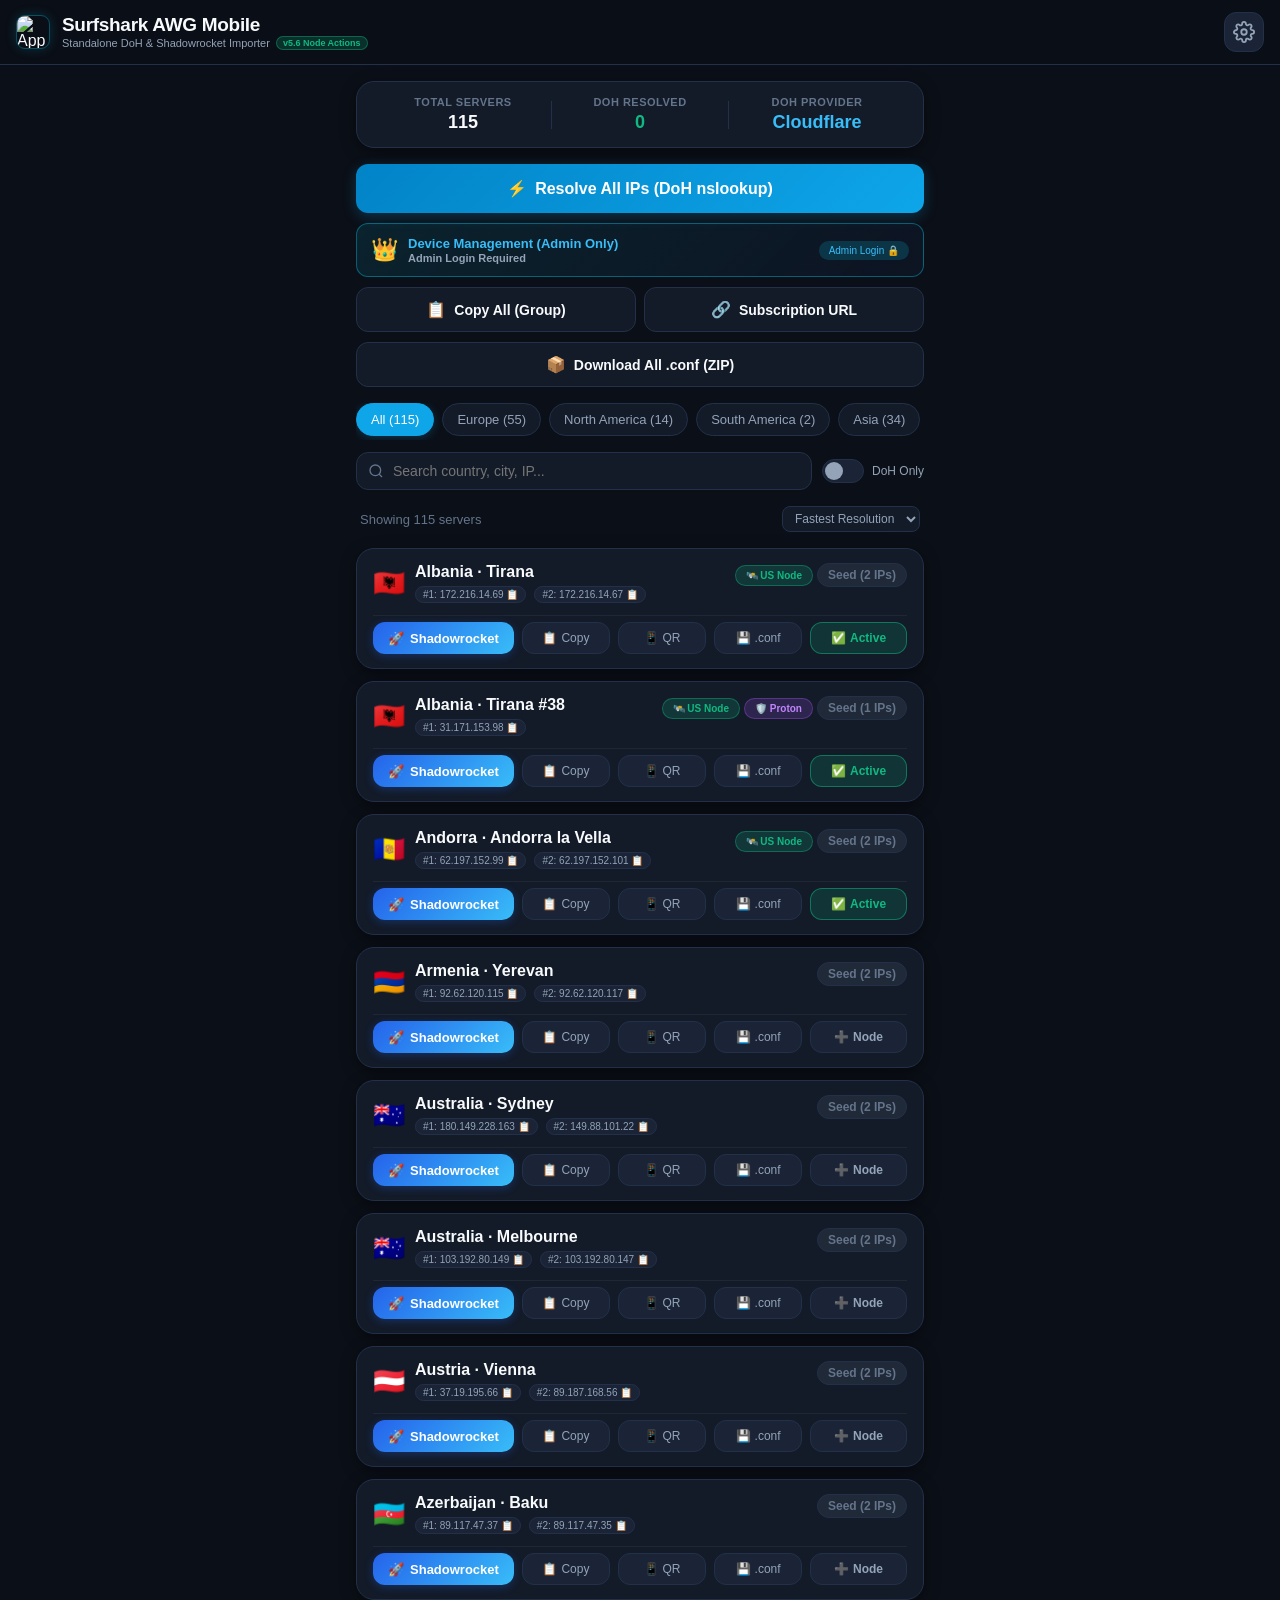
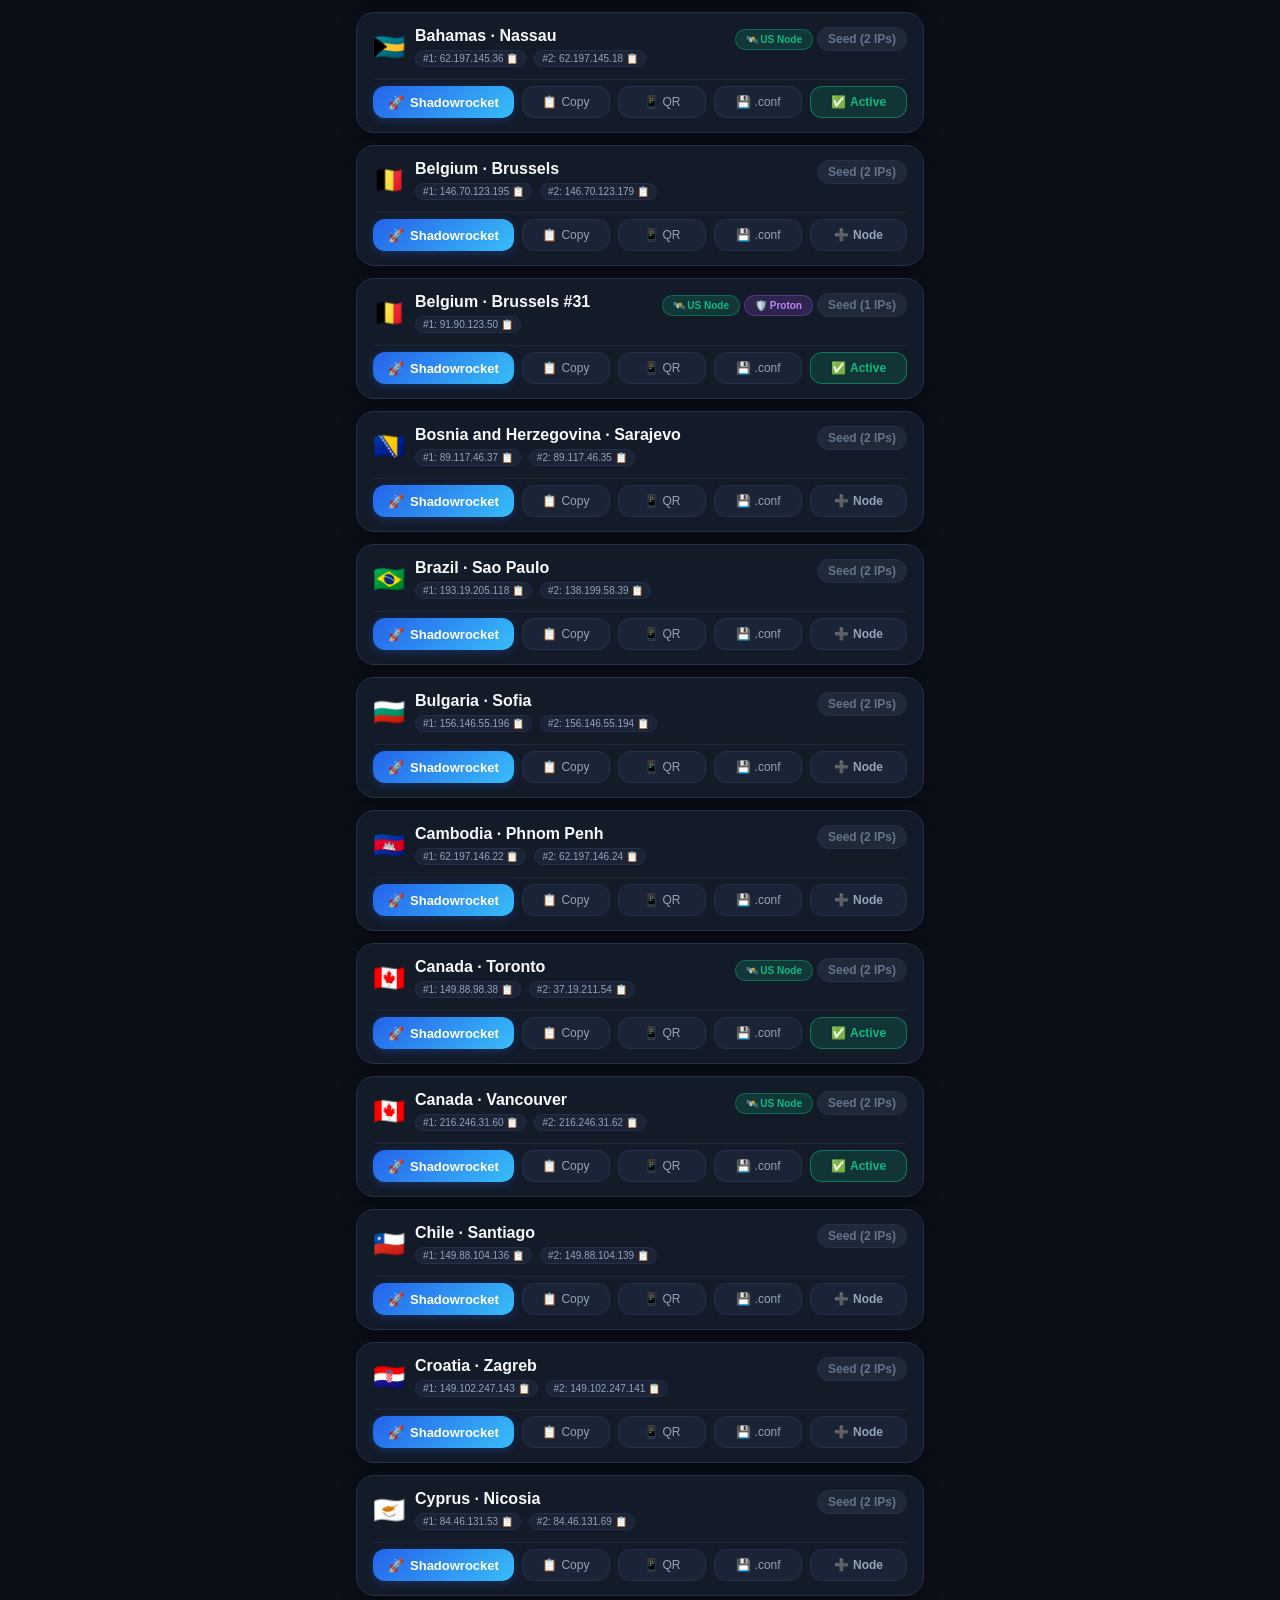
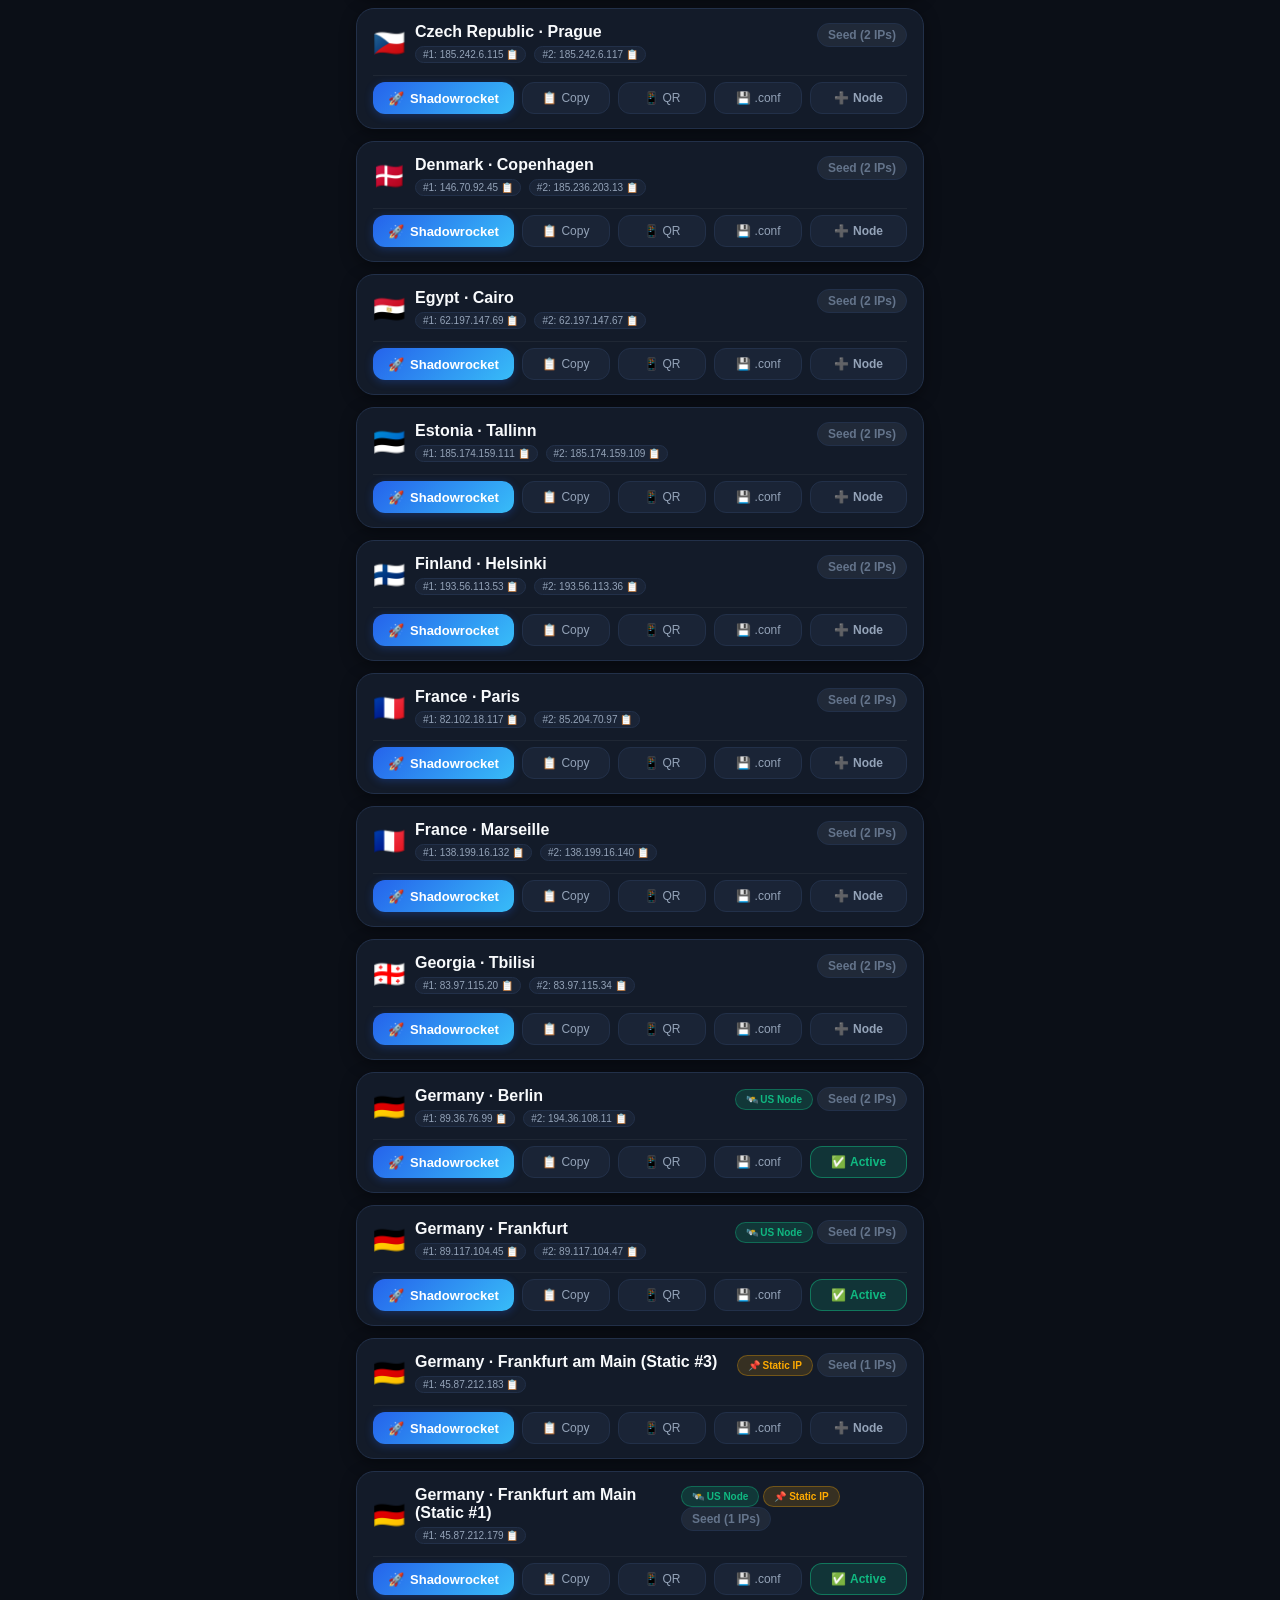
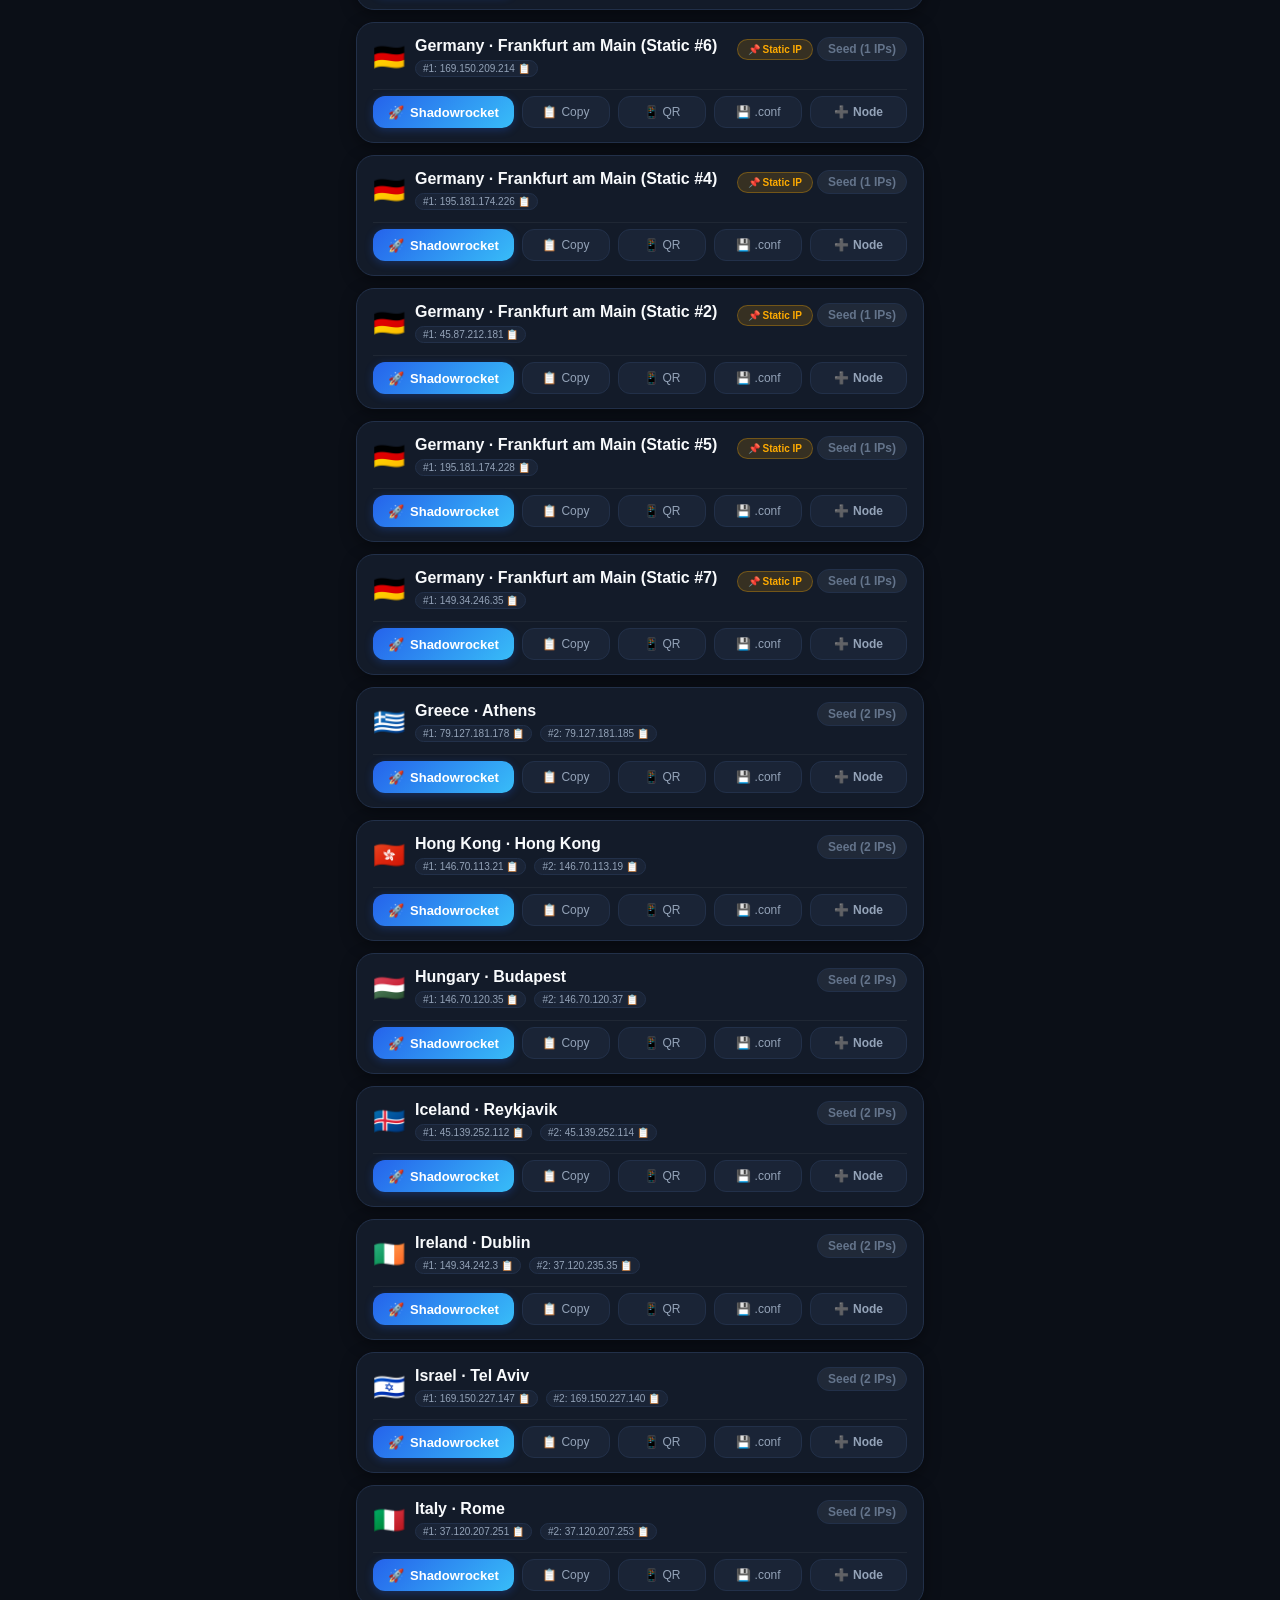
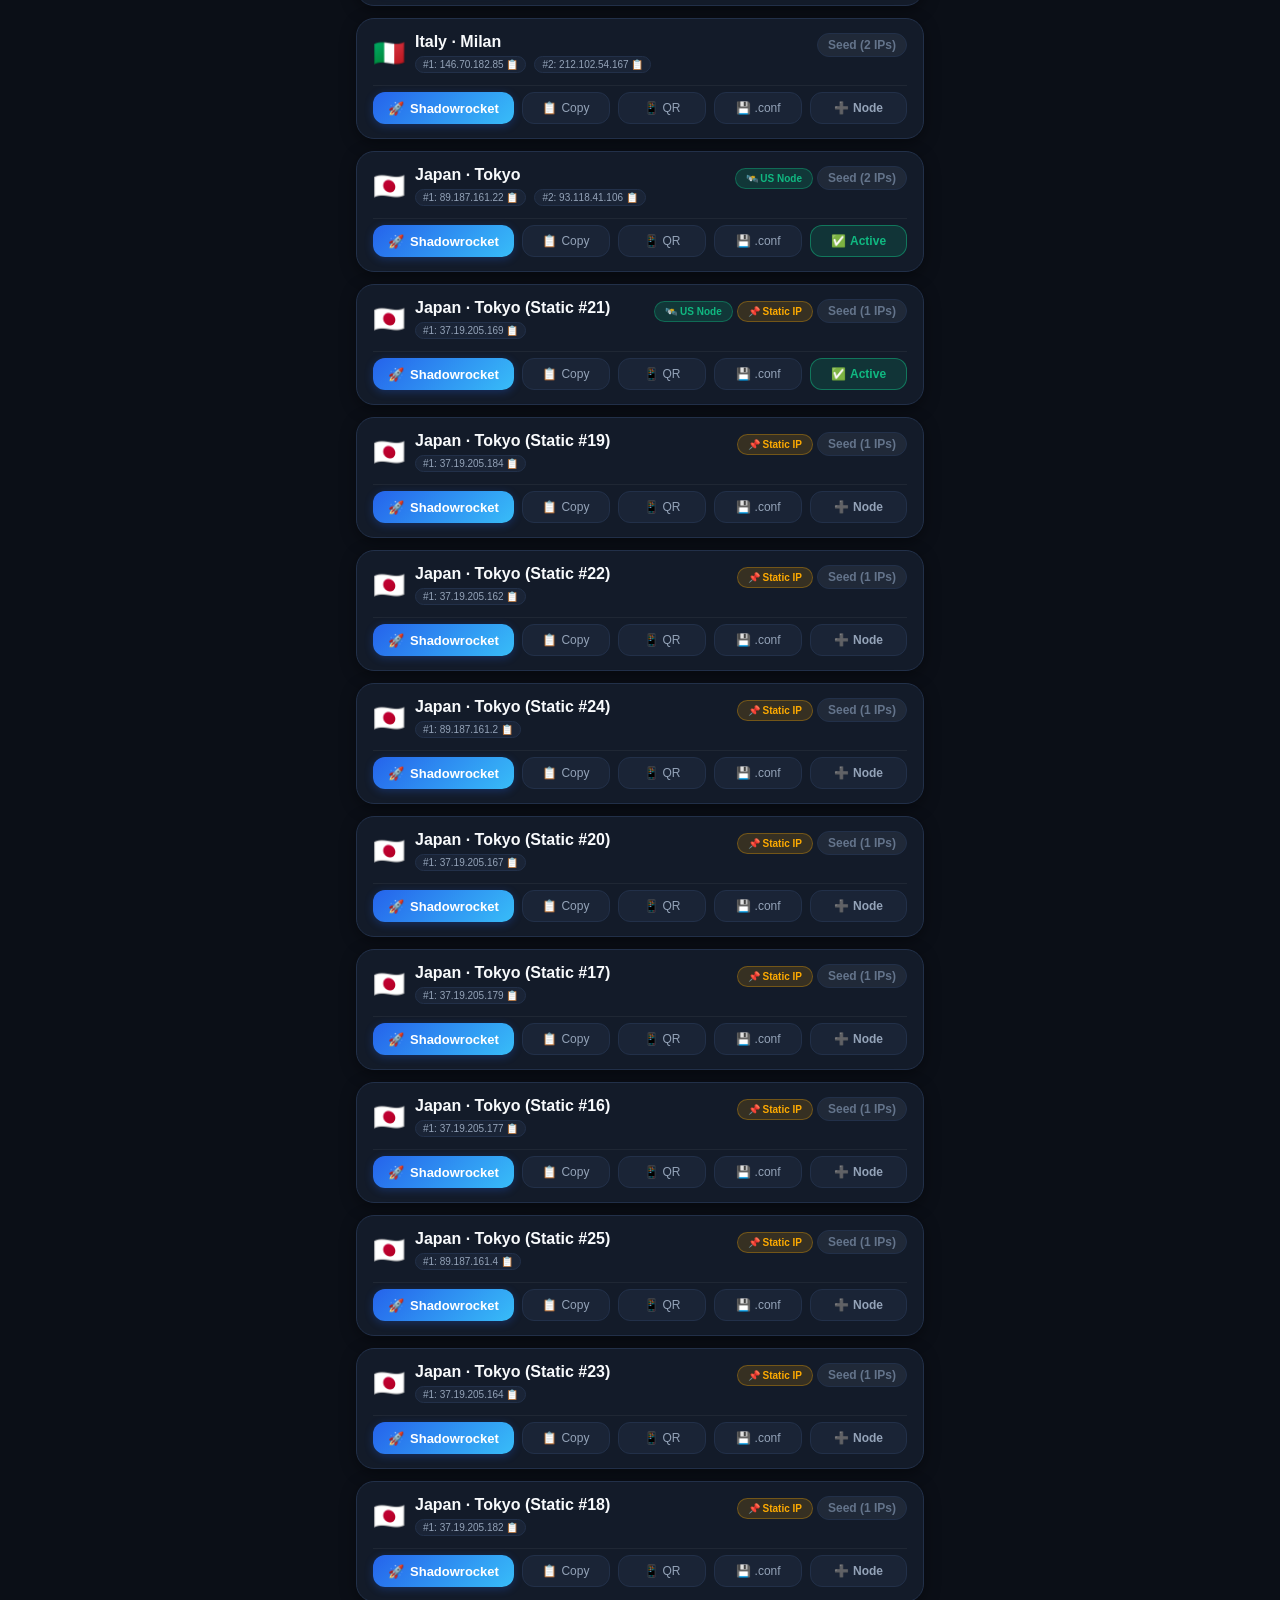
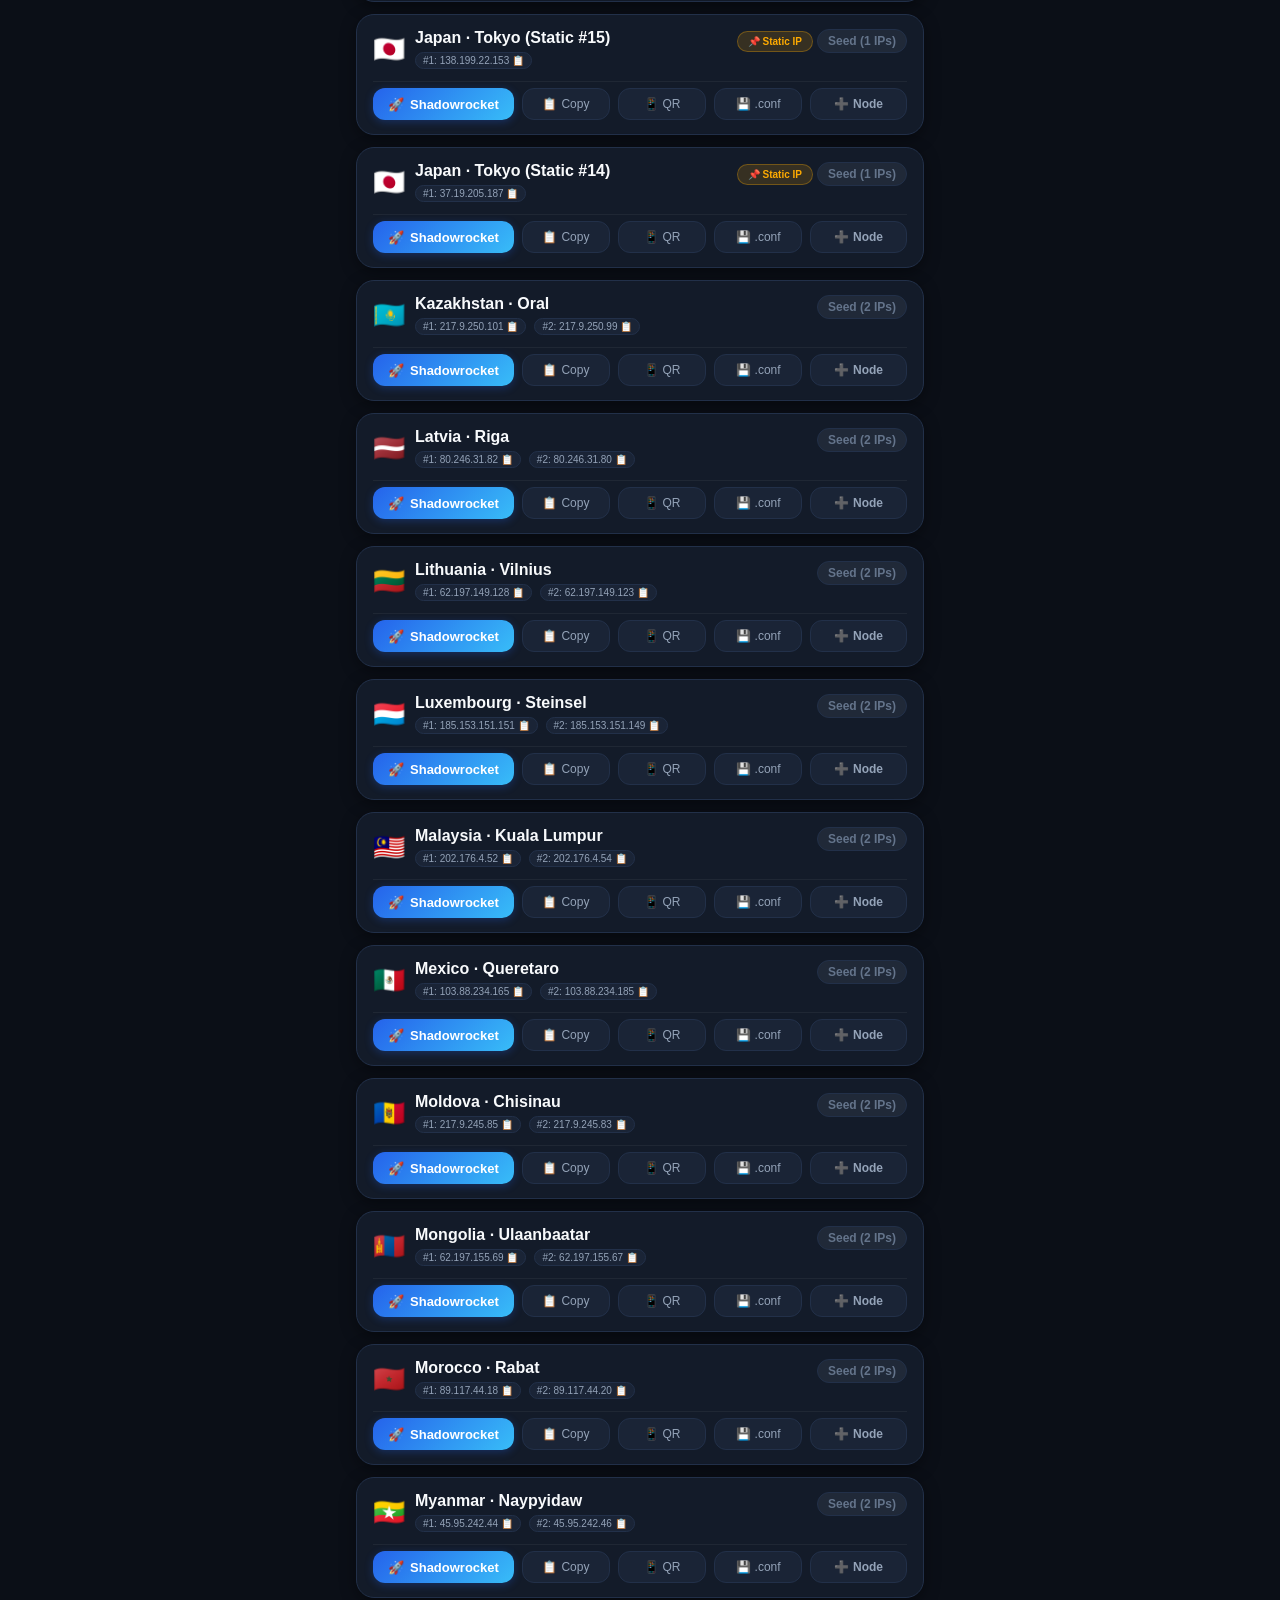
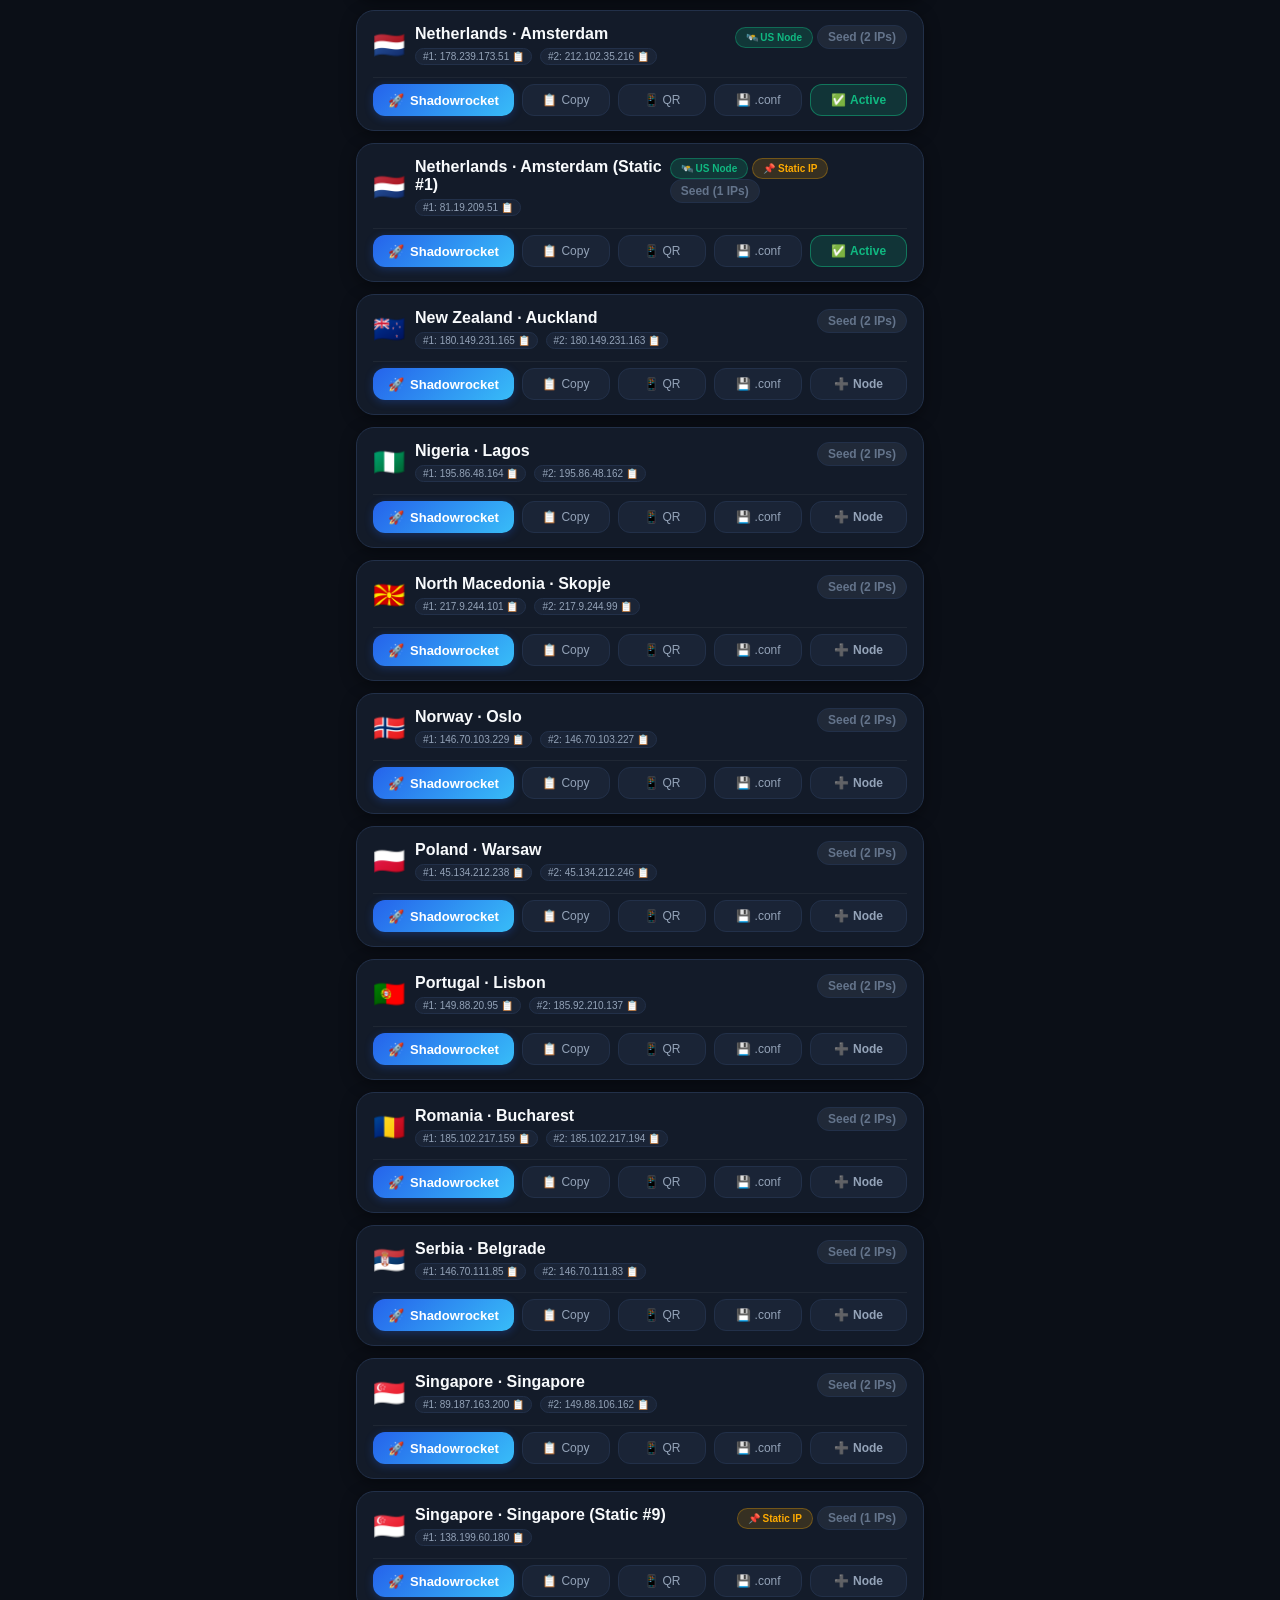
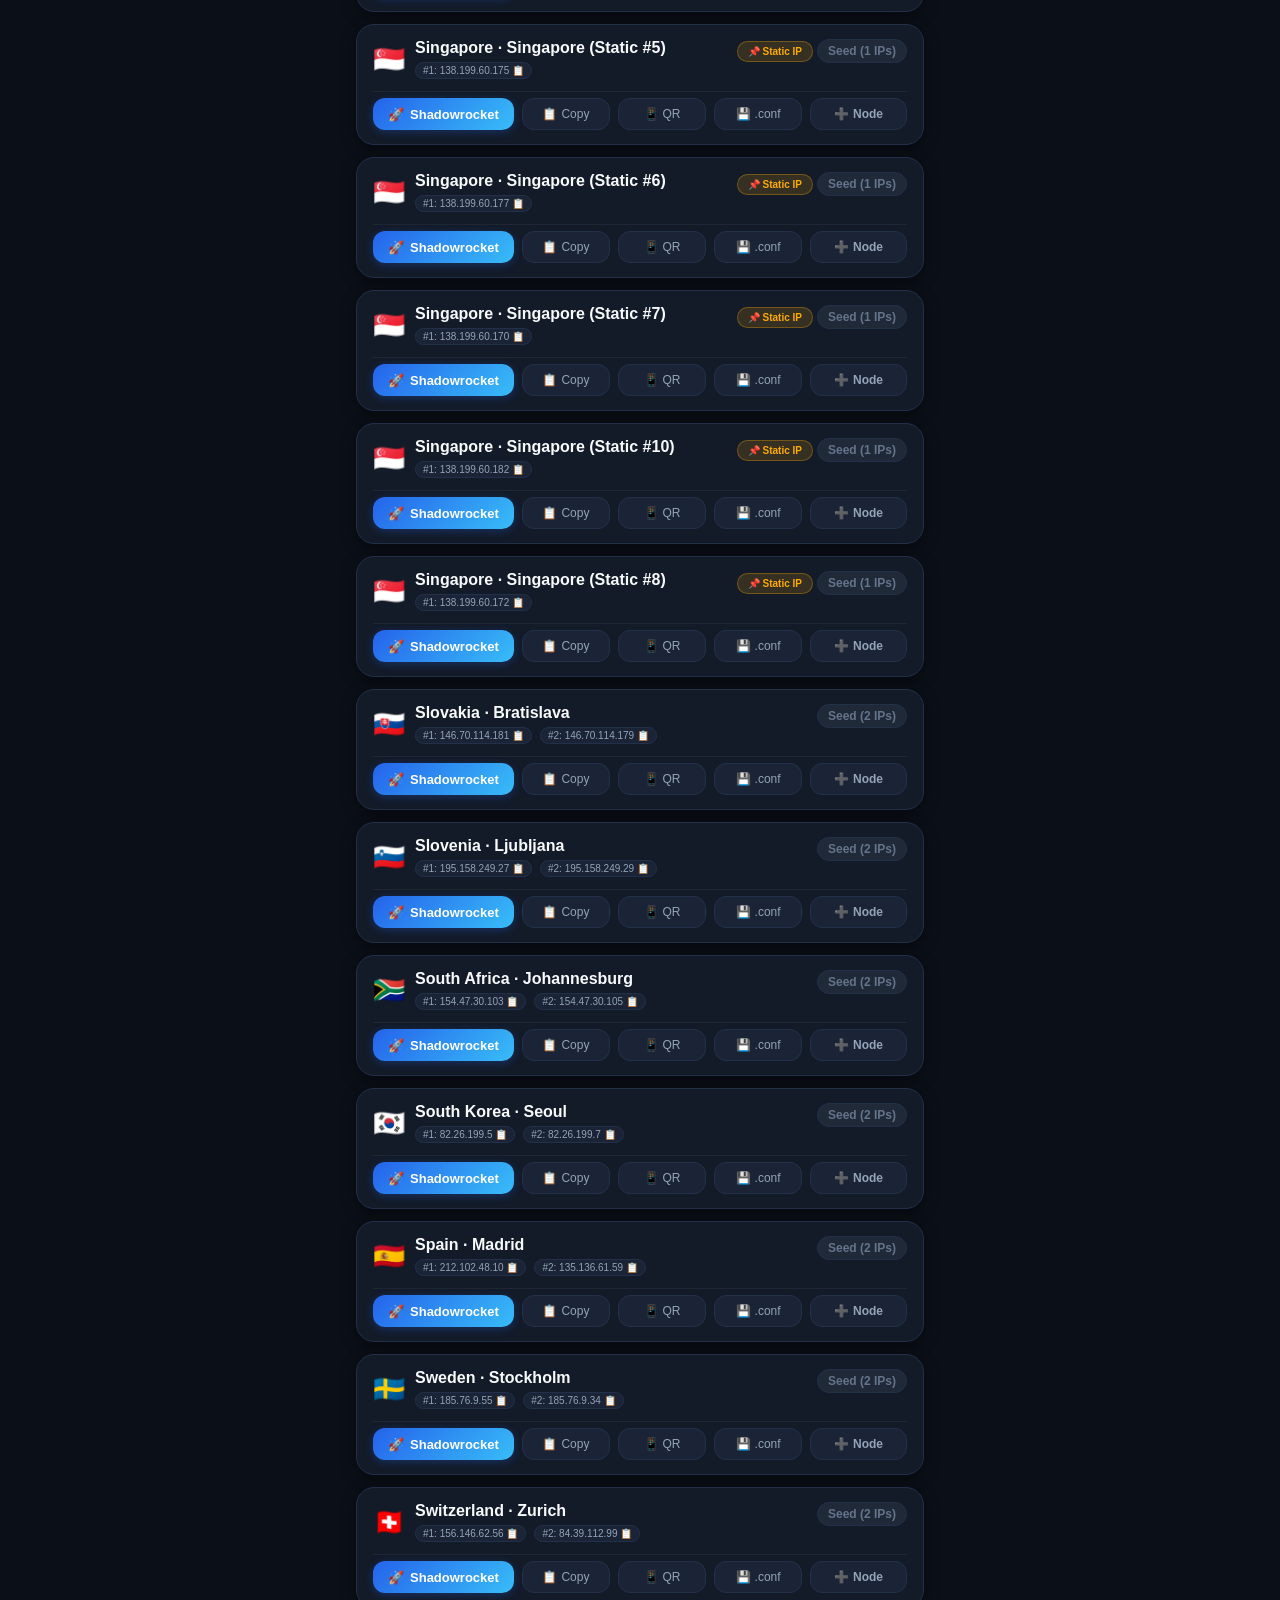
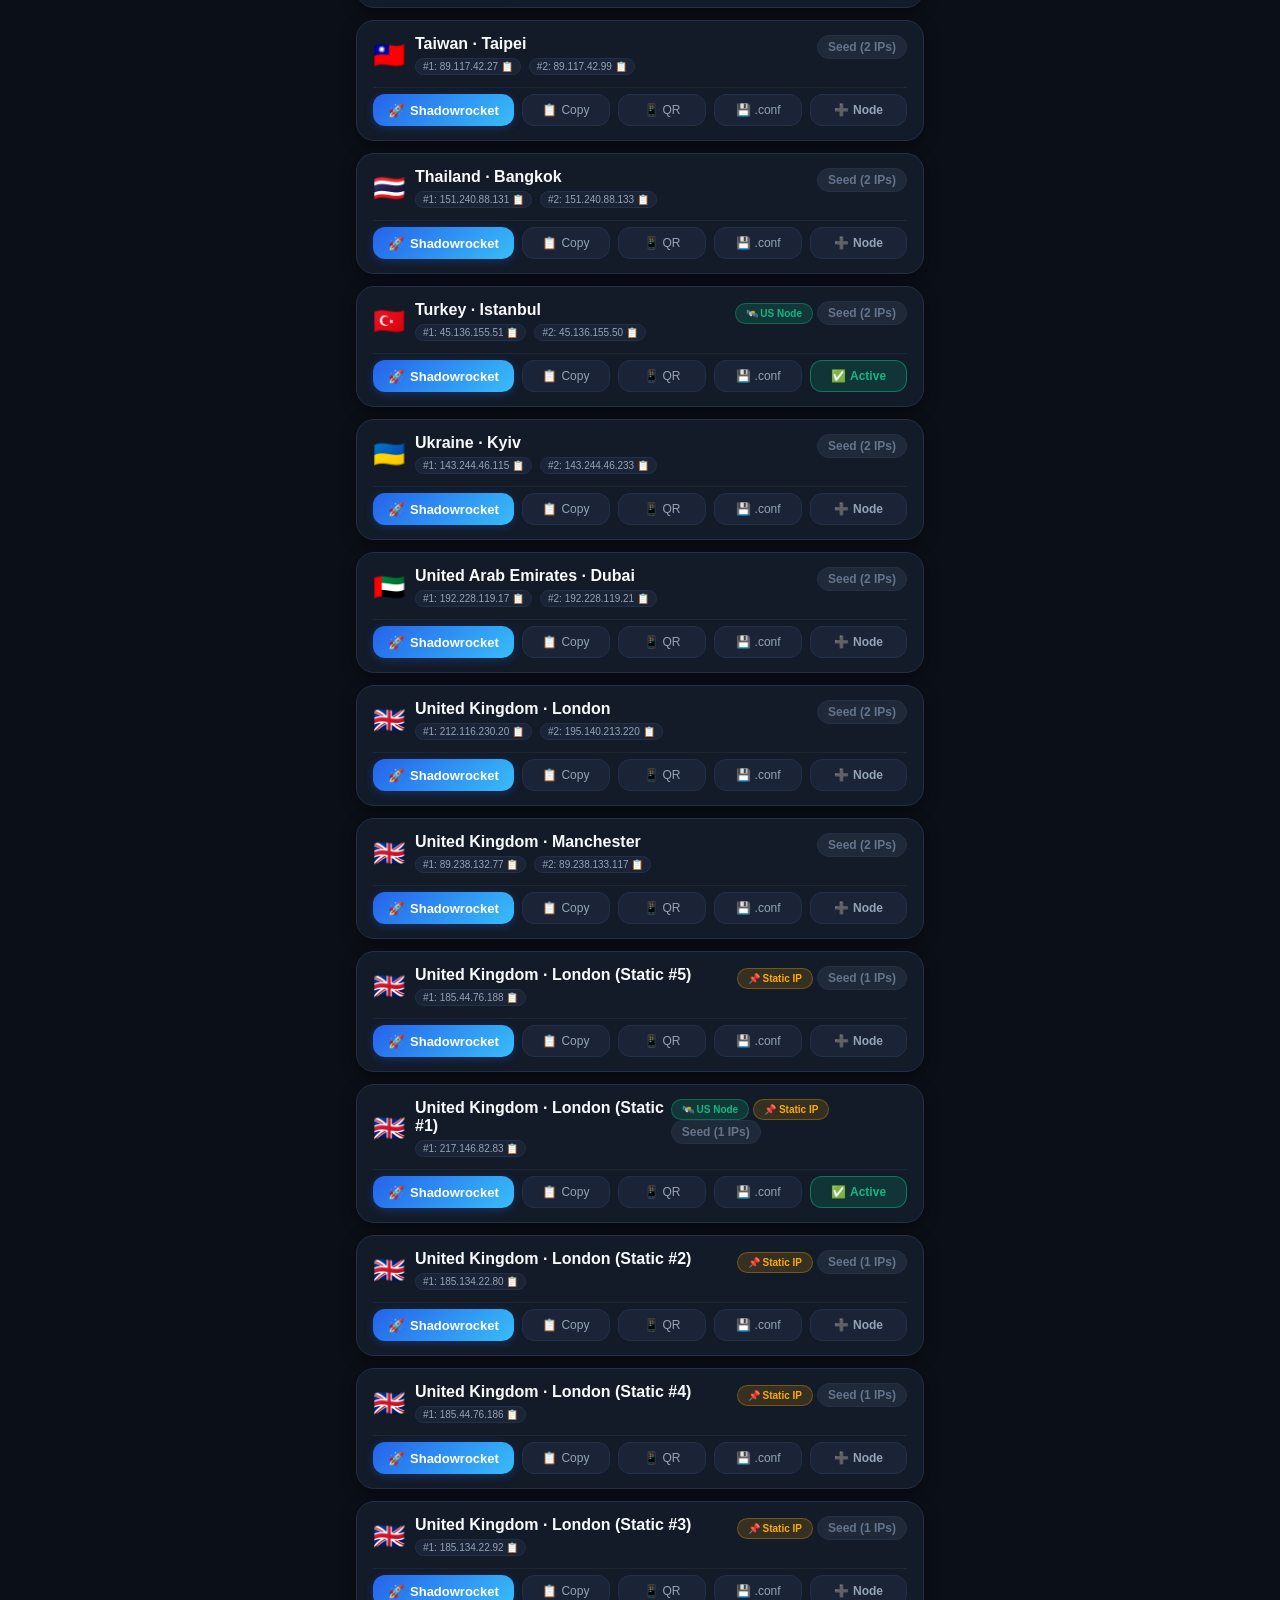
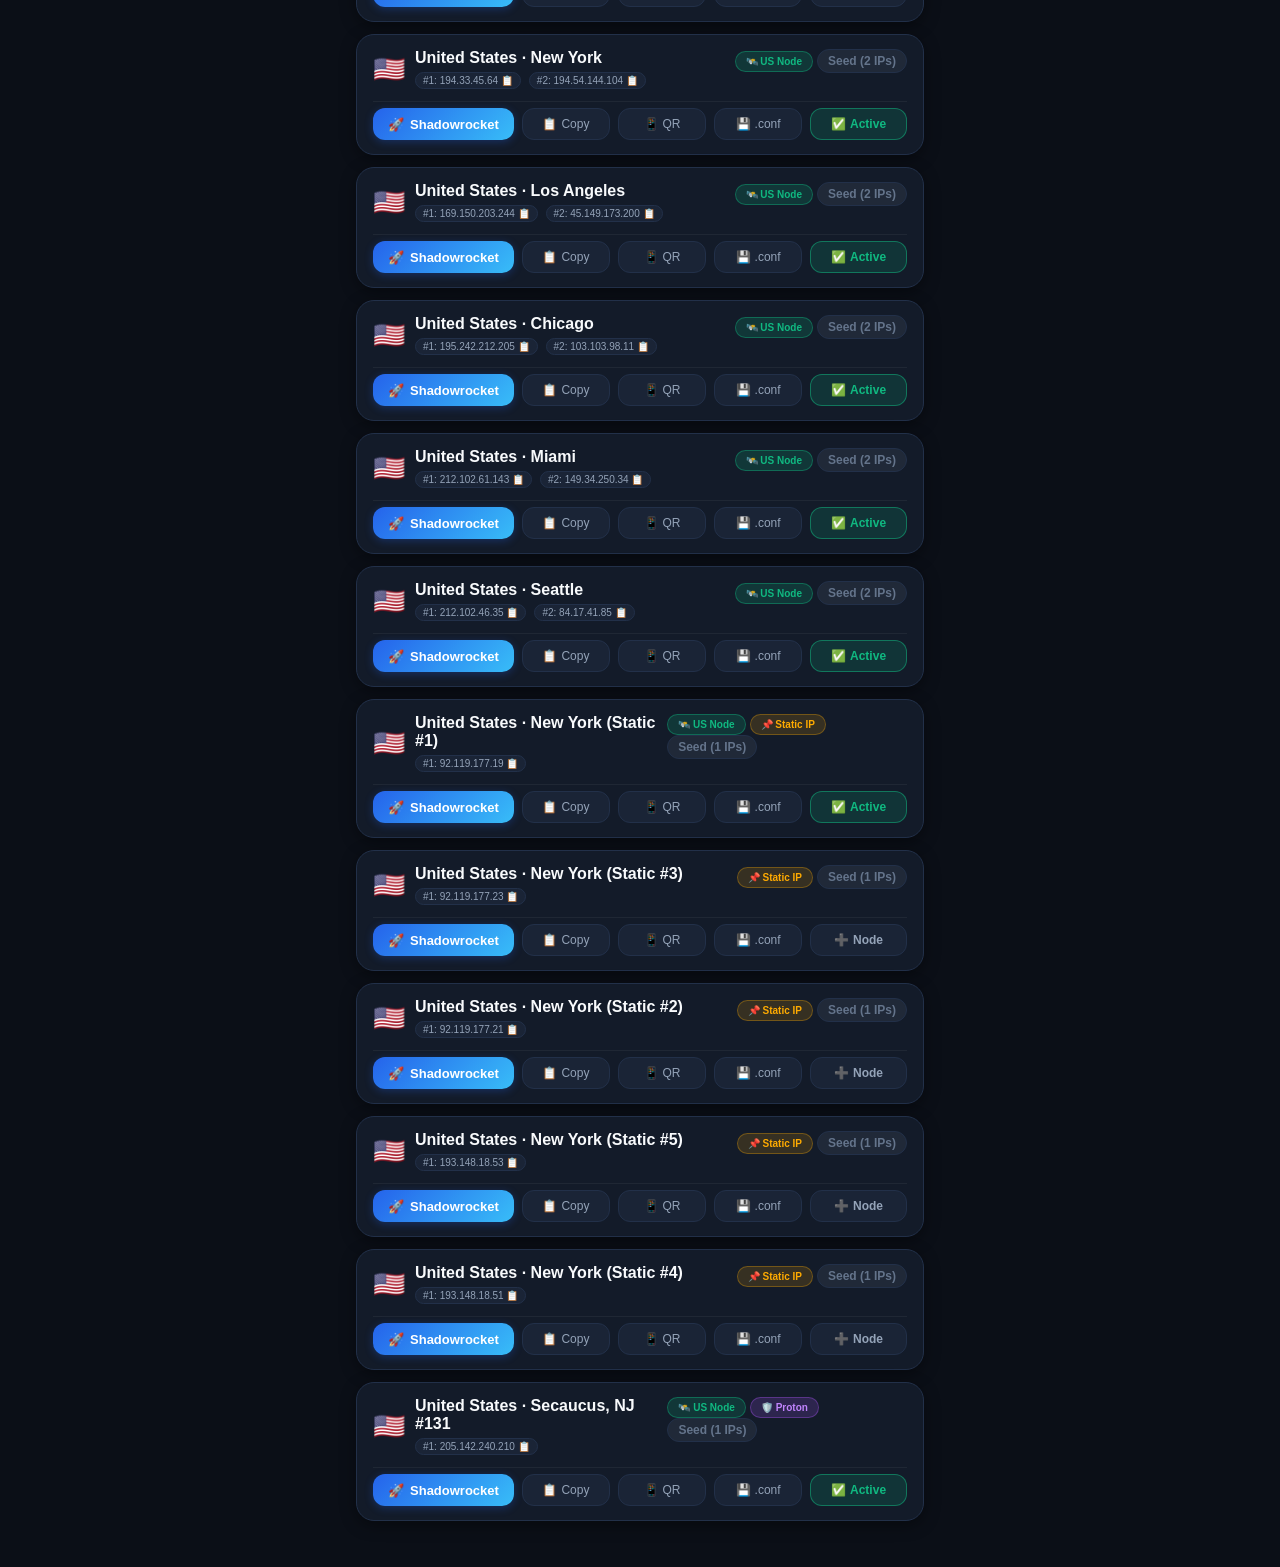
==== commit 1cb41523: "chore(auto): update DoH resolved IPs and subscription nodes [skip ci]" ====
--- a/templates/index.html
+++ b/templates/index.html
@@ -2144,7 +2144,7 @@
 
     <script>
     // Embedded Seed Catalog of 76 Surfshark Clusters
-    const DEFAULT_SERVERS = [{"continent": "Europe", "country": "Albania", "country_code": "AL", "city": "Tirana", "hostname": "al-tia.prod.surfshark.com", "port": 51820, "public_key": "l8EOWPyzt/njrb74CADY4VOhns/TbUN6KFTbytHcFQw=", "resolved_ips": ["172.216.14.51", "172.216.14.53"], "secure_core": false, "port_forward": false, "server_name": "", "node_code": "al"}, {"continent": "Europe", "country": "Germany", "country_code": "DE", "city": "Berlin", "hostname": "de-ber.prod.surfshark.com", "port": 51820, "public_key": "d3ldwEjnFcbLwD1o8uC5xC3DaSNek8DGeTpOb/h/IE4=", "resolved_ips": ["86.38.98.33", "86.38.98.31"], "secure_core": false, "port_forward": false, "server_name": "", "node_code": "de"}, {"continent": "Europe", "country": "Germany", "country_code": "DE", "city": "Frankfurt", "hostname": "de-fra.prod.surfshark.com", "port": 51820, "public_key": "fJDA+OA6jzQxfRcoHfC27xz7m3C8/590fRjpntzSpGo=", "resolved_ips": ["89.117.104.25", "89.117.104.27"], "secure_core": false, "port_forward": false, "server_name": "", "node_code": "de"}, {"continent": "Europe", "country": "Netherlands", "country_code": "NL", "city": "Amsterdam", "hostname": "nl-ams.prod.surfshark.com", "port": 51820, "public_key": "Lxg3jAOKcBA9tGBtB6vEWMFl5LUEB6AwOpuniYn1cig=", "resolved_ips": ["89.46.223.181", "143.244.42.76"], "secure_core": false, "port_forward": false, "server_name": "", "node_code": "nl"}, {"continent": "Europe", "country": "United Kingdom", "country_code": "GB", "city": "London", "hostname": "uk-lon.prod.surfshark.com", "port": 51820, "public_key": "iBJRXLZwXuWWrOZE1ZrAXEKMgV/z0WjG0Tks5rnWLBI=", "resolved_ips": ["217.146.82.236", "138.199.29.227"], "secure_core": false, "port_forward": false, "server_name": "", "node_code": "gb"}, {"continent": "Europe", "country": "United Kingdom", "country_code": "GB", "city": "Manchester", "hostname": "uk-man.prod.surfshark.com", "port": 51820, "public_key": "9R8He1cP8Laf5MT58FcaEYtPW/qnN3M9MQThIXOIvHs=", "resolved_ips": ["86.106.136.123", "91.90.121.211"], "secure_core": false, "port_forward": false, "server_name": "", "node_code": "gb"}, {"continent": "Europe", "country": "France", "country_code": "FR", "city": "Paris", "hostname": "fr-par.prod.surfshark.com", "port": 51820, "public_key": "AsvLuvKKADdc67aA/vHA3vb61S6YnGGx2Pd4aP4wal8=", "resolved_ips": ["85.204.70.117", "85.204.70.115"], "secure_core": false, "port_forward": false, "server_name": "", "node_code": "fr"}, {"continent": "Europe", "country": "France", "country_code": "FR", "city": "Marseille", "hostname": "fr-mrs.prod.surfshark.com", "port": 51820, "public_key": "QYa3ZFLwWAHKiJzOcbM73K7KBE0tdJYuirbGb+uH0H0=", "resolved_ips": ["103.93.42.35", "103.93.42.29"], "secure_core": false, "port_forward": false, "server_name": "", "node_code": "fr"}, {"continent": "Europe", "country": "Switzerland", "country_code": "CH", "city": "Zurich", "hostname": "ch-zur.prod.surfshark.com", "port": 51820, "public_key": "qFuwaE8IyDbNBTNar3xAXRGaBdkTtmLh1uIGMJxTxUs=", "resolved_ips": ["169.150.197.58", "89.222.97.200"], "secure_core": false, "port_forward": false, "server_name": "", "node_code": "ch"}, {"continent": "Europe", "country": "Sweden", "country_code": "SE", "city": "Stockholm", "hostname": "se-sto.prod.surfshark.com", "port": 51820, "public_key": "oUFRc+2emXgogDVWnJF4RAzr72PyafCzMVeQOgG92lY=", "resolved_ips": ["195.181.166.247", "195.181.166.245"], "secure_core": false, "port_forward": false, "server_name": "", "node_code": "se"}, {"continent": "Europe", "country": "Norway", "country_code": "NO", "city": "Oslo", "hostname": "no-osl.prod.surfshark.com", "port": 51820, "public_key": "pXfZi2vsdd88qrnqh+bwqHG4IYD42pj3T1wCm3PIGmw=", "resolved_ips": ["79.127.150.147", "79.127.150.145"], "secure_core": false, "port_forward": false, "server_name": "", "node_code": "no"}, {"continent": "Europe", "country": "Finland", "country_code": "FI", "city": "Helsinki", "hostname": "fi-hel.prod.surfshark.com", "port": 51820, "public_key": "+nv/Z8I2VS0eRdZwkpQW3U9RmsboTz2MUF94jVg5w10=", "resolved_ips": ["193.56.113.13", "193.56.113.48"], "secure_core": false, "port_forward": false, "server_name": "", "node_code": "fi"}, {"continent": "Europe", "country": "Denmark", "country_code": "DK", "city": "Copenhagen", "hostname": "dk-cph.prod.surfshark.com", "port": 51820, "public_key": "peDjRPEdHHmo0hGootZ9f+MQCEXmziFkLhMTl2PeXRM=", "resolved_ips": ["146.70.92.5", "89.45.7.19"], "secure_core": false, "port_forward": false, "server_name": "", "node_code": "dk"}, {"continent": "Europe", "country": "Belgium", "country_code": "BE", "city": "Brussels", "hostname": "be-bru.prod.surfshark.com", "port": 51820, "public_key": "9wZOjtwuKEc0GBcvc3xJQ4Kjo8G3EMXu6zJRzbanOjc=", "resolved_ips": ["146.70.123.187", "146.70.123.189"], "secure_core": false, "port_forward": false, "server_name": "", "node_code": "be"}, {"continent": "Europe", "country": "Ireland", "country_code": "IE", "city": "Dublin", "hostname": "ie-dub.prod.surfshark.com", "port": 51820, "public_key": "TjYxodFNdGlefxnWqe9vWWJHnz3meYWWhiIJyU8rgg8=", "resolved_ips": ["146.70.48.141", "149.34.242.24"], "secure_core": false, "port_forward": false, "server_name": "", "node_code": "ie"}, {"continent": "Europe", "country": "Italy", "country_code": "IT", "city": "Rome", "hostname": "it-rom.prod.surfshark.com", "port": 51820, "public_key": "fqxSeDr7n249iywruwLMwkV3r36svPT1tLf9TJOTFAw=", "resolved_ips": ["37.120.207.187", "37.120.207.189"], "secure_core": false, "port_forward": false, "server_name": "", "node_code": "it"}, {"continent": "Europe", "country": "Italy", "country_code": "IT", "city": "Milan", "hostname": "it-mil.prod.surfshark.com", "port": 51820, "public_key": "vIMHzH5FHdVkrhOOc0u/FySVhumaLC3XUk39Wk34LnE=", "resolved_ips": ["84.17.58.192", "212.102.54.132"], "secure_core": false, "port_forward": false, "server_name": "", "node_code": "it"}, {"continent": "Europe", "country": "Spain", "country_code": "ES", "city": "Madrid", "hostname": "es-mad.prod.surfshark.com", "port": 51820, "public_key": "a30vOQfjwPzjRxGNi2dvSAMdaPHEYatR84cUjXKOwls=", "resolved_ips": ["212.102.48.8", "212.102.48.20"], "secure_core": false, "port_forward": false, "server_name": "", "node_code": "es"}, {"continent": "Europe", "country": "Portugal", "country_code": "PT", "city": "Lisbon", "hostname": "pt-lis.prod.surfshark.com", "port": 51820, "public_key": "JgYlpt7jFh0FV2QO0QQ3yFfsnqikUq977V3cObFGTQ4=", "resolved_ips": ["185.92.210.70", "149.88.20.101"], "secure_core": false, "port_forward": false, "server_name": "", "node_code": "pt"}, {"continent": "Europe", "country": "Austria", "country_code": "AT", "city": "Vienna", "hostname": "at-vie.prod.surfshark.com", "port": 51820, "public_key": "dPZe8Jq3Hu0k07MDk+Y4+AS2XHSLYalyg91TSFXRYEA=", "resolved_ips": ["87.249.133.7", "87.249.133.17"], "secure_core": false, "port_forward": false, "server_name": "", "node_code": "at"}, {"continent": "Europe", "country": "Poland", "country_code": "PL", "city": "Warsaw", "hostname": "pl-waw.prod.surfshark.com", "port": 51820, "public_key": "vBa3HK7QXietG64rHRLm085VMS2cAX2paeAaphB/SEU=", "resolved_ips": ["45.134.212.45", "45.134.212.48"], "secure_core": false, "port_forward": false, "server_name": "", "node_code": "pl"}, {"continent": "Europe", "country": "Czech Republic", "country_code": "CZ", "city": "Prague", "hostname": "cz-prg.prod.surfshark.com", "port": 51820, "public_key": "c1bfP+OBTj6WUe8NDH8d6nDTwpQicopfdkHFx3BIaSk=", "resolved_ips": ["185.242.6.117", "185.242.6.115"], "secure_core": false, "port_forward": false, "server_name": "", "node_code": "cz"}, {"continent": "Europe", "country": "Slovakia", "country_code": "SK", "city": "Bratislava", "hostname": "sk-bts.prod.surfshark.com", "port": 51820, "public_key": "T5b7+uwUFqN5r1WsfBXURpSnYCYRLFAVreKkIQHGOlw=", "resolved_ips": ["146.70.114.189", "146.70.114.187"], "secure_core": false, "port_forward": false, "server_name": "", "node_code": "sk"}, {"continent": "Europe", "country": "Hungary", "country_code": "HU", "city": "Budapest", "hostname": "hu-bud.prod.surfshark.com", "port": 51820, "public_key": "Pk3+iZNP0uWkDTSmEHlUeSA3WyiFXLXgYgAQ5wNyIBk=", "resolved_ips": ["79.127.182.6", "79.127.182.9"], "secure_core": false, "port_forward": false, "server_name": "", "node_code": "hu"}, {"continent": "Europe", "country": "Romania", "country_code": "RO", "city": "Bucharest", "hostname": "ro-buc.prod.surfshark.com", "port": 51820, "public_key": "uRT3uSAUwvm7Rp+s3n5V9JibsKHKAZ/8+SU3psG8QxI=", "resolved_ips": ["169.150.199.169", "169.150.199.167"], "secure_core": false, "port_forward": false, "server_name": "", "node_code": "ro"}, {"continent": "Europe", "country": "Bulgaria", "country_code": "BG", "city": "Sofia", "hostname": "bg-sof.prod.surfshark.com", "port": 51820, "public_key": "LQFiCiZcPEoYasKRLbCfXp2fYYsj8wiMr/L9u6hYqSo=", "resolved_ips": ["185.94.192.67", "185.94.192.69"], "secure_core": false, "port_forward": false, "server_name": "", "node_code": "bg"}, {"continent": "Europe", "country": "Greece", "country_code": "GR", "city": "Athens", "hostname": "gr-ath.prod.surfshark.com", "port": 51820, "public_key": "bXnjQGLhuauvBMg51YIAhwX40YqNL2ImyEub5DpHaBk=", "resolved_ips": ["79.127.181.185", "149.102.246.106"], "secure_core": false, "port_forward": false, "server_name": "", "node_code": "gr"}, {"continent": "Europe", "country": "Cyprus", "country_code": "CY", "city": "Nicosia", "hostname": "cy-nic.prod.surfshark.com", "port": 51820, "public_key": "kEAQgNChxGgrzoKPpCPFJKh0L1/5rXIq08KSY4g26zY=", "resolved_ips": ["84.46.131.37"], "secure_core": false, "port_forward": false, "server_name": "", "node_code": "cy"}, {"continent": "Europe", "country": "Croatia", "country_code": "HR", "city": "Zagreb", "hostname": "hr-zag.prod.surfshark.com", "port": 51820, "public_key": "nIQmC5T4H0HX4yA2u/Z5rrbLQDAOLA+kFCdt8S94xXg=", "resolved_ips": ["149.102.247.141", "149.102.247.143"], "secure_core": false, "port_forward": false, "server_name": "", "node_code": "hr"}, {"continent": "Europe", "country": "Slovenia", "country_code": "SI", "city": "Ljubljana", "hostname": "si-lju.prod.surfshark.com", "port": 51820, "public_key": "yPdmxOfzm06fotkt/dlaAiyxWPaWfCuDPaUljNx+c38=", "resolved_ips": ["195.158.249.21", "195.158.249.19"], "secure_core": false, "port_forward": false, "server_name": "", "node_code": "si"}, {"continent": "Europe", "country": "Serbia", "country_code": "RS", "city": "Belgrade", "hostname": "rs-beg.prod.surfshark.com", "port": 51820, "public_key": "A3vmr6/umw5sP8anxNyipgi5oEnOnZdqB1K/cbQpMiI=", "resolved_ips": ["146.70.111.83", "146.70.111.85"], "secure_core": false, "port_forward": false, "server_name": "", "node_code": "rs"}, {"continent": "Europe", "country": "Bosnia and Herzegovina", "country_code": "BA", "city": "Sarajevo", "hostname": "ba-sjj.prod.surfshark.com", "port": 51820, "public_key": "hsm/ps/uxcsVNzT3OmV/l7ZWv+TRIS+IM+N6/nTymkw=", "resolved_ips": ["89.117.46.35", "89.117.46.37"], "secure_core": false, "port_forward": false, "server_name": "", "node_code": "ba"}, {"continent": "Europe", "country": "North Macedonia", "country_code": "MK", "city": "Skopje", "hostname": "mk-skp.prod.surfshark.com", "port": 51820, "public_key": "dZNq48noPkey9rwSbAU+masbafpDSaAmtAMaP+gzLxA=", "resolved_ips": ["217.9.244.83", "217.9.244.85"], "secure_core": false, "port_forward": false, "server_name": "", "node_code": "mk"}, {"continent": "Europe", "country": "Estonia", "country_code": "EE", "city": "Tallinn", "hostname": "ee-tll.prod.surfshark.com", "port": 51820, "public_key": "CsdrT+WfcMRPhrOWgZeHj9DQiQtJfYFci94K5ztjr2E=", "resolved_ips": ["185.174.159.119", "185.174.159.117"], "secure_core": false, "port_forward": false, "server_name": "", "node_code": "ee"}, {"continent": "Europe", "country": "Latvia", "country_code": "LV", "city": "Riga", "hostname": "lv-rig.prod.surfshark.com", "port": 51820, "public_key": "EmghYf9rIpwOQ0uIjIxgCXs/WwHJthNvPIv5iKseE3A=", "resolved_ips": ["159.148.58.7", "159.148.58.9"], "secure_core": false, "port_forward": false, "server_name": "", "node_code": "lv"}, {"continent": "Europe", "country": "Lithuania", "country_code": "LT", "city": "Vilnius", "hostname": "lt-vno.prod.surfshark.com", "port": 51820, "public_key": "pC7xJD56uFFJ7qHpe3XvXXhjwZcoMco09ySHOg4h+iA=", "resolved_ips": ["62.197.149.115", "62.197.149.126"], "secure_core": false, "port_forward": false, "server_name": "", "node_code": "lt"}, {"continent": "Europe", "country": "Moldova", "country_code": "MD", "city": "Chisinau", "hostname": "md-chi.prod.surfshark.com", "port": 51820, "public_key": "4Exn42t337sxoBzYHxgmDBNq+AhTYz6nvEj98TWY50Y=", "resolved_ips": ["217.9.245.101", "217.9.245.99"], "secure_core": false, "port_forward": false, "server_name": "", "node_code": "md"}, {"continent": "Europe", "country": "Ukraine", "country_code": "UA", "city": "Kyiv", "hostname": "ua-iev.prod.surfshark.com", "port": 51820, "public_key": "wy+PhWBP715KfBrsQR4P3JUalYc9a77FmZWQinwYLmo=", "resolved_ips": ["143.244.46.98", "143.244.46.118"], "secure_core": false, "port_forward": false, "server_name": "", "node_code": "ua"}, {"continent": "Europe", "country": "Iceland", "country_code": "IS", "city": "Reykjavik", "hostname": "is-rkv.prod.surfshark.com", "port": 51820, "public_key": "d0m2sIa0JGcxCBvoWDU77SjmPoiWI/oKoX1TL2f2fTA=", "resolved_ips": ["45.139.252.4", "45.139.252.16"], "secure_core": false, "port_forward": false, "server_name": "", "node_code": "is"}, {"continent": "Europe", "country": "Luxembourg", "country_code": "LU", "city": "Steinsel", "hostname": "lu-ste.prod.surfshark.com", "port": 51820, "public_key": "68JVBL/M2AYQ9gYHtcpmZ6Pl+ayhJjTL2sr6Ej1VEFg=", "resolved_ips": ["145.223.8.17", "145.223.8.7"], "secure_core": false, "port_forward": false, "server_name": "", "node_code": "lu"}, {"continent": "Europe", "country": "Turkey", "country_code": "TR", "city": "Istanbul", "hostname": "tr-ist.prod.surfshark.com", "port": 51820, "public_key": "sF/TlxU9XaDN3QQBT/lu2Pw9qpD3XpDqLBfInBtff2A=", "resolved_ips": ["45.136.155.53", "45.136.155.55"], "secure_core": false, "port_forward": false, "server_name": "", "node_code": "tr"}, {"continent": "Asia", "country": "Armenia", "country_code": "AM", "city": "Yerevan", "hostname": "am-evn.prod.surfshark.com", "port": 51820, "public_key": "B+aSYrw7JSq7b60uK0nrMQGCiJ48QwiUp/aoRpYX2lU=", "resolved_ips": ["92.62.120.115", "92.62.120.117"], "secure_core": false, "port_forward": false, "server_name": "", "node_code": "am"}, {"continent": "Asia", "country": "Azerbaijan", "country_code": "AZ", "city": "Baku", "hostname": "az-bak.prod.surfshark.com", "port": 51820, "public_key": "pvWYTFxIpqo25NGTertIIWnccS/sUQ6fIkqd8XJYzEI=", "resolved_ips": ["89.117.47.35", "89.117.47.37"], "secure_core": false, "port_forward": false, "server_name": "", "node_code": "az"}, {"continent": "Asia", "country": "Georgia", "country_code": "GE", "city": "Tbilisi", "hostname": "ge-tbs.prod.surfshark.com", "port": 51820, "public_key": "L79E4IoaVZBXOyoMM82TvUIbiKlloRbUnT8R2Cl3PVM=", "resolved_ips": ["83.97.115.34", "83.97.115.20"], "secure_core": false, "port_forward": false, "server_name": "", "node_code": "ge"}, {"continent": "Asia", "country": "Kazakhstan", "country_code": "KZ", "city": "Oral", "hostname": "kz-ura.prod.surfshark.com", "port": 51820, "public_key": "c8SPrUWVMjSm3xdZRF4eg57sdEo2TFmBDVKP+A+quHM=", "resolved_ips": ["217.9.250.101", "217.9.250.99"], "secure_core": false, "port_forward": false, "server_name": "", "node_code": "kz"}, {"continent": "Asia", "country": "United Arab Emirates", "country_code": "AE", "city": "Dubai", "hostname": "ae-dub.prod.surfshark.com", "port": 51820, "public_key": "6dZGkg0iAMgQuOCGknAgBAqDEeJeBQ4Of5eblO4aNC8=", "resolved_ips": ["192.228.119.7", "192.228.119.9"], "secure_core": false, "port_forward": false, "server_name": "", "node_code": "ae"}, {"continent": "Asia", "country": "Israel", "country_code": "IL", "city": "Tel Aviv", "hostname": "il-tlv.prod.surfshark.com", "port": 51820, "public_key": "ZEG2fUrtohnVePblUlDM6wyyeTobzsABnMjTTFmqNUE=", "resolved_ips": ["169.150.227.145", "169.150.227.137"], "secure_core": false, "port_forward": false, "server_name": "", "node_code": "il"}, {"continent": "Asia", "country": "Singapore", "country_code": "SG", "city": "Singapore", "hostname": "sg-sng.prod.surfshark.com", "port": 51820, "public_key": "MGfgkhJsMVMTO33h1wr76+z6gQr/93VcGdClfbaPsnU=", "resolved_ips": ["149.88.106.160", "151.240.33.18"], "secure_core": false, "port_forward": false, "server_name": "", "node_code": "sg"}, {"continent": "Asia", "country": "Japan", "country_code": "JP", "city": "Tokyo", "hostname": "jp-tok.prod.surfshark.com", "port": 51820, "public_key": "YJSjrc/WWOjQUyUi4iYcHb7LsWWoCY+2fK8/8VtC/BY=", "resolved_ips": ["82.26.195.13", "82.26.195.11"], "secure_core": false, "port_forward": false, "server_name": "", "node_code": "jp"}, {"continent": "Asia", "country": "South Korea", "country_code": "KR", "city": "Seoul", "hostname": "kr-seo.prod.surfshark.com", "port": 51820, "public_key": "bD/m2mdKxJXG2wTkLsmWpiW8xZwkDdrrrwC44auOhQg=", "resolved_ips": ["84.233.167.140", "61.97.243.118"], "secure_core": false, "port_forward": false, "server_name": "", "node_code": "kr"}, {"continent": "Asia", "country": "Hong Kong", "country_code": "HK", "city": "Hong Kong", "hostname": "hk-hkg.prod.surfshark.com", "port": 51820, "public_key": "JYHdktdtuM7inbtsxRKSDpnBVTWQ5+QLZ/cWWmf4VRg=", "resolved_ips": ["172.216.245.22", "172.216.245.40"], "secure_core": false, "port_forward": false, "server_name": "", "node_code": "hk"}, {"continent": "Asia", "country": "Taiwan", "country_code": "TW", "city": "Taipei", "hostname": "tw-tai.prod.surfshark.com", "port": 51820, "public_key": "P0vaGUOUE7V5bbGOYY2WgQeZnTZEHvIr+dfebU7W4Ao=", "resolved_ips": ["82.140.187.50", "89.117.42.45"], "secure_core": false, "port_forward": false, "server_name": "", "node_code": "tw"}, {"continent": "Asia", "country": "Malaysia", "country_code": "MY", "city": "Kuala Lumpur", "hostname": "my-kul.prod.surfshark.com", "port": 51820, "public_key": "AS84LXlJfgBwGHc70MvtGRxsMqNNucZ2pNOBayJUm04=", "resolved_ips": ["202.176.4.57", "202.176.4.59"], "secure_core": false, "port_forward": false, "server_name": "", "node_code": "my"}, {"continent": "Asia", "country": "Thailand", "country_code": "TH", "city": "Bangkok", "hostname": "th-bkk.prod.surfshark.com", "port": 51820, "public_key": "OoFY46j/w4uQFyFu/OQ/h3x+ymJ1DJ4UR1fwGNxOxk0=", "resolved_ips": ["151.240.88.51", "151.240.88.53"], "secure_core": false, "port_forward": false, "server_name": "", "node_code": "th"}, {"continent": "Oceania", "country": "Australia", "country_code": "AU", "city": "Sydney", "hostname": "au-syd.prod.surfshark.com", "port": 51820, "public_key": "Y5KM9kHdM0upMsIJWUQquOY1RgkWX69AHw/Dl5KyIk4=", "resolved_ips": ["138.199.33.72", "180.149.228.173"], "secure_core": false, "port_forward": false, "server_name": "", "node_code": "au"}, {"continent": "Oceania", "country": "Australia", "country_code": "AU", "city": "Melbourne", "hostname": "au-mel.prod.surfshark.com", "port": 51820, "public_key": "yYX9yLjHOSWVAsaujcIVWAxF9wYMmHupG1RtJk+u21o=", "resolved_ips": ["82.21.109.7", "82.21.109.5"], "secure_core": false, "port_forward": false, "server_name": "", "node_code": "au"}, {"continent": "Oceania", "country": "New Zealand", "country_code": "NZ", "city": "Auckland", "hostname": "nz-akl.prod.surfshark.com", "port": 51820, "public_key": "xv8P19y0m9ojrLelCaPzGtaVv7tlPzLgZxvAD7lpYDg=", "resolved_ips": ["180.149.231.43", "180.149.231.45"], "secure_core": false, "port_forward": false, "server_name": "", "node_code": "nz"}, {"continent": "North America", "country": "United States", "country_code": "US", "city": "New York", "hostname": "us-nyc.prod.surfshark.com", "port": 51820, "public_key": "rhuoCmHdyYrh0zW3J0YXZK4aN3It7DD26TXlACuWnwU=", "resolved_ips": ["194.54.144.98", "146.70.186.189"], "secure_core": false, "port_forward": false, "server_name": "", "node_code": "us"}, {"continent": "North America", "country": "United States", "country_code": "US", "city": "Los Angeles", "hostname": "us-lax.prod.surfshark.com", "port": 51820, "public_key": "m+L7BVQWDwU2TxjfspMRLkRctvmo7fOkd+eVk6KC5lM=", "resolved_ips": ["169.150.203.201", "45.149.173.194"], "secure_core": false, "port_forward": false, "server_name": "", "node_code": "us"}, {"continent": "North America", "country": "United States", "country_code": "US", "city": "Chicago", "hostname": "us-chi.prod.surfshark.com", "port": 51820, "public_key": "DpMfulanF/MVHmt3AX4dqLqcyE0dpPqYBjDlWMaUI00=", "resolved_ips": ["149.34.240.109", "149.88.25.166"], "secure_core": false, "port_forward": false, "server_name": "", "node_code": "us"}, {"continent": "North America", "country": "United States", "country_code": "US", "city": "Miami", "hostname": "us-mia.prod.surfshark.com", "port": 51820, "public_key": "KvJ/jtWb8BsBI85OcZnOIJu9kfh12mCMR4cejWFpDCc=", "resolved_ips": ["146.70.183.197"], "secure_core": false, "port_forward": false, "server_name": "", "node_code": "us"}, {"continent": "North America", "country": "United States", "country_code": "US", "city": "Seattle", "hostname": "us-sea.prod.surfshark.com", "port": 51820, "public_key": "SpMH/p90bg9ZAG6V2DWJQ9csWPVnKcDVppIp9Xul5G8=", "resolved_ips": ["212.102.46.45", "149.102.254.7"], "secure_core": false, "port_forward": false, "server_name": "", "node_code": "us"}, {"continent": "North America", "country": "Canada", "country_code": "CA", "city": "Toronto", "hostname": "ca-tor.prod.surfshark.com", "port": 51820, "public_key": "W9bzkcL3fiV64vDpB4pbrz8QafNn3y5P9Yc/kQvy4TA=", "resolved_ips": ["149.88.16.155", "37.19.211.79"], "secure_core": false, "port_forward": false, "server_name": "", "node_code": "ca"}, {"continent": "North America", "country": "Canada", "country_code": "CA", "city": "Vancouver", "hostname": "ca-van.prod.surfshark.com", "port": 51820, "public_key": "o4HezxSsbNqJFJZj+VBw/QXFLpfNo7PZu8xe7H2hTw0=", "resolved_ips": ["216.246.31.82", "216.246.31.42"], "secure_core": false, "port_forward": false, "server_name": "", "node_code": "ca"}, {"continent": "South America", "country": "Brazil", "country_code": "BR", "city": "Sao Paulo", "hostname": "br-sao.prod.surfshark.com", "port": 51820, "public_key": "IFTVXxhLEqVgZI/JGOPRtmrNUQW1DNljeBe8Ys7v90A=", "resolved_ips": ["146.70.248.3", "149.102.251.161"], "secure_core": false, "port_forward": false, "server_name": "", "node_code": "br"}, {"continent": "South America", "country": "Chile", "country_code": "CL", "city": "Santiago", "hostname": "cl-san.prod.surfshark.com", "port": 51820, "public_key": "FdTRnh0g+FYFPj5UURQIcDbygd+2gMRrslErfmZxdDo=", "resolved_ips": ["149.88.104.34", "149.88.104.36"], "secure_core": false, "port_forward": false, "server_name": "", "node_code": "cl"}, {"continent": "North America", "country": "Mexico", "country_code": "MX", "city": "Queretaro", "hostname": "mx-qro.prod.surfshark.com", "port": 51820, "public_key": "6C8O3L/Li0JOO5aWvL6PrciiZOOaRBtWmempOUENLQs=", "resolved_ips": ["103.88.234.31", "103.88.234.173"], "secure_core": false, "port_forward": false, "server_name": "", "node_code": "mx"}, {"continent": "Africa", "country": "South Africa", "country_code": "ZA", "city": "Johannesburg", "hostname": "za-jnb.prod.surfshark.com", "port": 51820, "public_key": "Wj/fSWxNLs1igL1uTRp4zLFNohe4S1wqNTYRHevthUA=", "resolved_ips": ["149.102.248.145", "149.102.248.143"], "secure_core": false, "port_forward": false, "server_name": "", "node_code": "za"}, {"continent": "Africa", "country": "Egypt", "country_code": "EG", "city": "Cairo", "hostname": "eg-cai.prod.surfshark.com", "port": 51820, "public_key": "EKaIyCUV8aqCtRkV6jfkU1IicE5ZaU2RC4VKAdgjOyA=", "resolved_ips": ["62.197.147.53", "62.197.147.51"], "secure_core": false, "port_forward": false, "server_name": "", "node_code": "eg"}, {"continent": "Africa", "country": "Nigeria", "country_code": "NG", "city": "Lagos", "hostname": "ng-lag.prod.surfshark.com", "port": 51820, "public_key": "mMmsmMyqtASb4V42H5nxyD8BgauWrNhCCZdBHCsbC00=", "resolved_ips": ["79.127.149.39", "79.127.149.41"], "secure_core": false, "port_forward": false, "server_name": "", "node_code": "ng"}, {"continent": "Africa", "country": "Morocco", "country_code": "MA", "city": "Rabat", "hostname": "ma-rab.prod.surfshark.com", "port": 51820, "public_key": "Tl7KINtNnar9fVQD8LG2dswOEqSKmUP9ioimCjo6jHc=", "resolved_ips": ["89.117.44.36", "89.117.44.34"], "secure_core": false, "port_forward": false, "server_name": "", "node_code": "ma"}, {"continent": "Europe", "country": "Andorra", "country_code": "AD", "city": "Andorra la Vella", "hostname": "ad-leu.prod.surfshark.com", "port": 51820, "public_key": "alv2SqjLM8Aw5yz/7pGZydfALPfYzgwDquAe5dWX12s=", "resolved_ips": ["62.197.152.179", "62.197.152.181"], "secure_core": false, "port_forward": false, "server_name": "", "node_code": "ad"}, {"continent": "North America", "country": "Bahamas", "country_code": "BS", "city": "Nassau", "hostname": "bs-nas.prod.surfshark.com", "port": 51820, "public_key": "uM3cUZiQ46nRLALqOQfBz2cqg+RyR/OIHH0Xvwf9wHY=", "resolved_ips": ["62.197.145.36", "62.197.145.18"], "secure_core": false, "port_forward": false, "server_name": "", "node_code": "bs"}, {"continent": "Asia", "country": "Cambodia", "country_code": "KH", "city": "Phnom Penh", "hostname": "kh-pnh.prod.surfshark.com", "port": 51820, "public_key": "z2Ik8BG6XgosyYE/O4Vz4kiPTZyoWSlJvZtFeFlNclI=", "resolved_ips": ["62.197.146.32", "62.197.146.34"], "secure_core": false, "port_forward": false, "server_name": "", "node_code": "kh"}, {"continent": "Asia", "country": "Mongolia", "country_code": "MN", "city": "Ulaanbaatar", "hostname": "mn-uln.prod.surfshark.com", "port": 51820, "public_key": "3nLHy4uBd2nBUDuAuR6AM58yHLiX2CAXg8kdgEr6tV4=", "resolved_ips": ["62.197.155.67", "62.197.155.69"], "secure_core": false, "port_forward": false, "server_name": "", "node_code": "mn"}, {"continent": "Asia", "country": "Myanmar", "country_code": "MM", "city": "Naypyidaw", "hostname": "mm-nyt.prod.surfshark.com", "port": 51820, "public_key": "tehGZzcmdK59x99I9dbfuWOHSxBdPsz5lB+uAoT75kE=", "resolved_ips": ["45.95.242.51", "45.95.242.49"], "secure_core": false, "port_forward": false, "server_name": "", "node_code": "mm"}, {"continent": "Europe", "country": "Germany", "country_code": "DE", "city": "Frankfurt am Main (Static #3)", "hostname": "de-fra-st003.prod.surfshark.com", "port": 51820, "public_key": "OkHRRG05U3WOYWL5x4+6SGHCQlHH0NxkJyi9aM2gDSo=", "resolved_ips": ["45.87.212.183"], "secure_core": false, "port_forward": false, "server_name": "Static IP", "is_static": true, "node_code": "de-st03"}, {"continent": "Europe", "country": "Germany", "country_code": "DE", "city": "Frankfurt am Main (Static #1)", "hostname": "de-fra-st001.prod.surfshark.com", "port": 51820, "public_key": "kj90Cy2gkEYrHn487636hOfto2EBWEddUngRdrziylM=", "resolved_ips": ["45.87.212.179"], "secure_core": false, "port_forward": false, "server_name": "Static IP", "is_static": true, "node_code": "de"}, {"continent": "Europe", "country": "Germany", "country_code": "DE", "city": "Frankfurt am Main (Static #6)", "hostname": "de-fra-st006.prod.surfshark.com", "port": 51820, "public_key": "es0zPcbI1T5Vqrzjxl8QdaEKYVE7GDfV8ayR8jmvpRM=", "resolved_ips": ["169.150.209.214"], "secure_core": false, "port_forward": false, "server_name": "Static IP", "is_static": true, "node_code": "de-st06"}, {"continent": "Europe", "country": "Germany", "country_code": "DE", "city": "Frankfurt am Main (Static #4)", "hostname": "de-fra-st004.prod.surfshark.com", "port": 51820, "public_key": "0e0/gpN0k62p3s9SxSWL8PRhLx3PJZqNxMsK9OfTk0M=", "resolved_ips": ["195.181.174.226"], "secure_core": false, "port_forward": false, "server_name": "Static IP", "is_static": true, "node_code": "de-st04"}, {"continent": "Europe", "country": "Germany", "country_code": "DE", "city": "Frankfurt am Main (Static #2)", "hostname": "de-fra-st002.prod.surfshark.com", "port": 51820, "public_key": "HnYgO+mu04A2VjWiJiPh5TXFHJpWdcnmzCA1ExC991g=", "resolved_ips": ["45.87.212.181"], "secure_core": false, "port_forward": false, "server_name": "Static IP", "is_static": true, "node_code": "de-st02"}, {"continent": "Europe", "country": "Germany", "country_code": "DE", "city": "Frankfurt am Main (Static #5)", "hostname": "de-fra-st005.prod.surfshark.com", "port": 51820, "public_key": "CbBv1dSpGADT0Lo23noLP3VNCe+U4C/NzcG/HSdDtwg=", "resolved_ips": ["195.181.174.228"], "secure_core": false, "port_forward": false, "server_name": "Static IP", "is_static": true, "node_code": "de-st05"}, {"continent": "Europe", "country": "Germany", "country_code": "DE", "city": "Frankfurt am Main (Static #7)", "hostname": "de-fra-st007.prod.surfshark.com", "port": 51820, "public_key": "cyiOxJryKyqB3cdwXjL7ILCUy3KVBPrOXSbFtasEeF8=", "resolved_ips": ["149.34.246.35"], "secure_core": false, "port_forward": false, "server_name": "Static IP", "is_static": true, "node_code": "de-st07"}, {"continent": "Asia", "country": "Japan", "country_code": "JP", "city": "Tokyo (Static #21)", "hostname": "jp-tok-st021.prod.surfshark.com", "port": 51820, "public_key": "821FvIHfdxW+gFPj8QNtEe2BgzSb5ryQxTNeRP+I6WE=", "resolved_ips": ["37.19.205.169"], "secure_core": false, "port_forward": false, "server_name": "Static IP", "is_static": true, "node_code": "jp"}, {"continent": "Asia", "country": "Japan", "country_code": "JP", "city": "Tokyo (Static #19)", "hostname": "jp-tok-st019.prod.surfshark.com", "port": 51820, "public_key": "RV46b4hNW5tn2I+REE4kJ36rKf5+nDVNE/SYM16XqDw=", "resolved_ips": ["37.19.205.184"], "secure_core": false, "port_forward": false, "server_name": "Static IP", "is_static": true, "node_code": "jp-st19"}, {"continent": "Asia", "country": "Japan", "country_code": "JP", "city": "Tokyo (Static #22)", "hostname": "jp-tok-st022.prod.surfshark.com", "port": 51820, "public_key": "nOobAMCxM7p0filChMAW6abz3BWDGzUFDB1Xyza0nCc=", "resolved_ips": ["37.19.205.162"], "secure_core": false, "port_forward": false, "server_name": "Static IP", "is_static": true, "node_code": "jp-st22"}, {"continent": "Asia", "country": "Japan", "country_code": "JP", "city": "Tokyo (Static #24)", "hostname": "jp-tok-st024.prod.surfshark.com", "port": 51820, "public_key": "4wdPRcmcFo2/pRi4zaXSKFZkR4rE54dCvgFDnomsEAs=", "resolved_ips": ["89.187.161.2"], "secure_core": false, "port_forward": false, "server_name": "Static IP", "is_static": true, "node_code": "jp-st24"}, {"continent": "Asia", "country": "Japan", "country_code": "JP", "city": "Tokyo (Static #20)", "hostname": "jp-tok-st020.prod.surfshark.com", "port": 51820, "public_key": "vEPOb23yMjJ37NF/KSXPKCL56LZO4UCulS3XbP+TKFs=", "resolved_ips": ["37.19.205.167"], "secure_core": false, "port_forward": false, "server_name": "Static IP", "is_static": true, "node_code": "jp-st20"}, {"continent": "Asia", "country": "Japan", "country_code": "JP", "city": "Tokyo (Static #17)", "hostname": "jp-tok-st017.prod.surfshark.com", "port": 51820, "public_key": "T5aWKn3n64TkxqGqOv0ynTxY/w4ktVjc8AePLkDIM2Q=", "resolved_ips": ["37.19.205.179"], "secure_core": false, "port_forward": false, "server_name": "Static IP", "is_static": true, "node_code": "jp-st17"}, {"continent": "Asia", "country": "Japan", "country_code": "JP", "city": "Tokyo (Static #16)", "hostname": "jp-tok-st016.prod.surfshark.com", "port": 51820, "public_key": "2Fn9Do6+JKXV8mDZpB3DfWmaJHZwDXE/3GpckVKGzC8=", "resolved_ips": ["37.19.205.177"], "secure_core": false, "port_forward": false, "server_name": "Static IP", "is_static": true, "node_code": "jp-st16"}, {"continent": "Asia", "country": "Japan", "country_code": "JP", "city": "Tokyo (Static #25)", "hostname": "jp-tok-st025.prod.surfshark.com", "port": 51820, "public_key": "IpGp7fS8+qpTPq24EN9NqOdvAjOTfyC/cI8DB5kndFY=", "resolved_ips": ["89.187.161.4"], "secure_core": false, "port_forward": false, "server_name": "Static IP", "is_static": true, "node_code": "jp-st25"}, {"continent": "Asia", "country": "Japan", "country_code": "JP", "city": "Tokyo (Static #23)", "hostname": "jp-tok-st023.prod.surfshark.com", "port": 51820, "public_key": "cwEDkT+qAO1+yQJGe8r7ajc69oXqUYGbMHp1L+lHkHM=", "resolved_ips": ["37.19.205.164"], "secure_core": false, "port_forward": false, "server_name": "Static IP", "is_static": true, "node_code": "jp-st23"}, {"continent": "Asia", "country": "Japan", "country_code": "JP", "city": "Tokyo (Static #18)", "hostname": "jp-tok-st018.prod.surfshark.com", "port": 51820, "public_key": "kRIGOWrV9eCe0FmFIFwtawoRjzZVCaQs+7FDfPRoAkU=", "resolved_ips": ["37.19.205.182"], "secure_core": false, "port_forward": false, "server_name": "Static IP", "is_static": true, "node_code": "jp-st18"}, {"continent": "Asia", "country": "Japan", "country_code": "JP", "city": "Tokyo (Static #15)", "hostname": "jp-tok-st015.prod.surfshark.com", "port": 51820, "public_key": "nRaQb3Sa6SPDMW6QC0C6mC949iSTfKY4uytfyfZm8n0=", "resolved_ips": ["138.199.22.153"], "secure_core": false, "port_forward": false, "server_name": "Static IP", "is_static": true, "node_code": "jp-st15"}, {"continent": "Asia", "country": "Japan", "country_code": "JP", "city": "Tokyo (Static #14)", "hostname": "jp-tok-st014.prod.surfshark.com", "port": 51820, "public_key": "YAi7pHzk1O+kVP2dmXTht/qj5kZ/M04N8EbNYG3vw2I=", "resolved_ips": ["37.19.205.187"], "secure_core": false, "port_forward": false, "server_name": "Static IP", "is_static": true, "node_code": "jp-st14"}, {"continent": "Europe", "country": "Netherlands", "country_code": "NL", "city": "Amsterdam (Static #1)", "hostname": "nl-ams-st001.prod.surfshark.com", "port": 51820, "public_key": "6nnixEne6MUyAmsjhA/1O7evl+STAL00AoLcY5+Hb1Y=", "resolved_ips": ["81.19.209.51"], "secure_core": false, "port_forward": false, "server_name": "Static IP", "is_static": true, "node_code": "nl"}, {"continent": "Asia", "country": "Singapore", "country_code": "SG", "city": "Singapore (Static #9)", "hostname": "sg-sng-st009.prod.surfshark.com", "port": 51820, "public_key": "sk0YuJx8nO9hhJnQz5rn1aboekY7Hdl9ZfebCSXBGAY=", "resolved_ips": ["138.199.60.180"], "secure_core": false, "port_forward": false, "server_name": "Static IP", "is_static": true, "node_code": "sg-st09"}, {"continent": "Asia", "country": "Singapore", "country_code": "SG", "city": "Singapore (Static #5)", "hostname": "sg-sng-st005.prod.surfshark.com", "port": 51820, "public_key": "d9+f+QTkJH5vYt5dah62rKQLVIudeMERjEssTg3txnQ=", "resolved_ips": ["138.199.60.175"], "secure_core": false, "port_forward": false, "server_name": "Static IP", "is_static": true, "node_code": "sg-st05"}, {"continent": "Asia", "country": "Singapore", "country_code": "SG", "city": "Singapore (Static #6)", "hostname": "sg-sng-st006.prod.surfshark.com", "port": 51820, "public_key": "r5IE8U+/CmPJBQFULLUPwfE4AESkUU7Z4wWBOpHvFyA=", "resolved_ips": ["138.199.60.177"], "secure_core": false, "port_forward": false, "server_name": "Static IP", "is_static": true, "node_code": "sg-st06"}, {"continent": "Asia", "country": "Singapore", "country_code": "SG", "city": "Singapore (Static #7)", "hostname": "sg-sng-st007.prod.surfshark.com", "port": 51820, "public_key": "4geWIYI3+Zn7GmtzJ4D9/QIhRjWGpWwIhqssT3Yl9RE=", "resolved_ips": ["138.199.60.170"], "secure_core": false, "port_forward": false, "server_name": "Static IP", "is_static": true, "node_code": "sg-st07"}, {"continent": "Asia", "country": "Singapore", "country_code": "SG", "city": "Singapore (Static #10)", "hostname": "sg-sng-st010.prod.surfshark.com", "port": 51820, "public_key": "eL2WOQ130amedxlJ50x71eZUI3QWg8wuqwgqc9vjSRo=", "resolved_ips": ["138.199.60.182"], "secure_core": false, "port_forward": false, "server_name": "Static IP", "is_static": true, "node_code": "sg-st10"}, {"continent": "Asia", "country": "Singapore", "country_code": "SG", "city": "Singapore (Static #8)", "hostname": "sg-sng-st008.prod.surfshark.com", "port": 51820, "public_key": "6GvYCh8LaRnbp3OwvNB2BPCaNOjGYKGwfen6eVUP6hc=", "resolved_ips": ["138.199.60.172"], "secure_core": false, "port_forward": false, "server_name": "Static IP", "is_static": true, "node_code": "sg-st08"}, {"continent": "Europe", "country": "United Kingdom", "country_code": "GB", "city": "London (Static #5)", "hostname": "uk-lon-st005.prod.surfshark.com", "port": 51820, "public_key": "QWhiKTxKWp9wo3blPDcMdA1Y/Vn69u2d8WQKQMTuoWw=", "resolved_ips": ["185.44.76.188"], "secure_core": false, "port_forward": false, "server_name": "Static IP", "is_static": true, "node_code": "uk-st05"}, {"continent": "Europe", "country": "United Kingdom", "country_code": "GB", "city": "London (Static #1)", "hostname": "uk-lon-st001.prod.surfshark.com", "port": 51820, "public_key": "G+Jv9y9nMXdTIe92fXG4cYAKpsyIHmMwYSujCL+1uCo=", "resolved_ips": ["217.146.82.83"], "secure_core": false, "port_forward": false, "server_name": "Static IP", "is_static": true, "node_code": "uk"}, {"continent": "Europe", "country": "United Kingdom", "country_code": "GB", "city": "London (Static #2)", "hostname": "uk-lon-st002.prod.surfshark.com", "port": 51820, "public_key": "+zZlWRDv4SAZ1j1DpyZKBzFVM7yV0hgBNKf8/nG2hWo=", "resolved_ips": ["185.134.22.80"], "secure_core": false, "port_forward": false, "server_name": "Static IP", "is_static": true, "node_code": "uk-st02"}, {"continent": "Europe", "country": "United Kingdom", "country_code": "GB", "city": "London (Static #4)", "hostname": "uk-lon-st004.prod.surfshark.com", "port": 51820, "public_key": "G+gdwCKtJUgSce/FwjMSh0xeEhvk55jjbqhBnTYgg3o=", "resolved_ips": ["185.44.76.186"], "secure_core": false, "port_forward": false, "server_name": "Static IP", "is_static": true, "node_code": "uk-st04"}, {"continent": "Europe", "country": "United Kingdom", "country_code": "GB", "city": "London (Static #3)", "hostname": "uk-lon-st003.prod.surfshark.com", "port": 51820, "public_key": "/Ae1VALCWv/m+TU80A+1NB7NLffdSGKyCgpgW9NRNEI=", "resolved_ips": ["185.134.22.92"], "secure_core": false, "port_forward": false, "server_name": "Static IP", "is_static": true, "node_code": "uk-st03"}, {"continent": "North America", "country": "United States", "country_code": "US", "city": "New York (Static #1)", "hostname": "us-nyc-st001.prod.surfshark.com", "port": 51820, "public_key": "7UmSjyjD6Sf4AnjYpBQGQYx9IGYa/sM8mZOQ+yJ5REo=", "resolved_ips": ["92.119.177.19"], "secure_core": false, "port_forward": false, "server_name": "Static IP", "is_static": true, "node_code": "us"}, {"continent": "North America", "country": "United States", "country_code": "US", "city": "New York (Static #3)", "hostname": "us-nyc-st003.prod.surfshark.com", "port": 51820, "public_key": "nuqSzswFHh7PK/NdEmfXIe/UYgZlc+L7shI5e6OMUH4=", "resolved_ips": ["92.119.177.23"], "secure_core": false, "port_forward": false, "server_name": "Static IP", "is_static": true, "node_code": "us-st03"}, {"continent": "North America", "country": "United States", "country_code": "US", "city": "New York (Static #2)", "hostname": "us-nyc-st002.prod.surfshark.com", "port": 51820, "public_key": "PWjVpuAt3zKbKrxc30uiq2jOzKAVEZU402isK6Bunwc=", "resolved_ips": ["92.119.177.21"], "secure_core": false, "port_forward": false, "server_name": "Static IP", "is_static": true, "node_code": "us-st02"}, {"continent": "North America", "country": "United States", "country_code": "US", "city": "New York (Static #5)", "hostname": "us-nyc-st005.prod.surfshark.com", "port": 51820, "public_key": "5/AGlscGX/hFpNuAq06M+gIP1HUxfbox+0Pi4M9ybjE=", "resolved_ips": ["193.148.18.53"], "secure_core": false, "port_forward": false, "server_name": "Static IP", "is_static": true, "node_code": "us-st05"}, {"continent": "North America", "country": "United States", "country_code": "US", "city": "New York (Static #4)", "hostname": "us-nyc-st004.prod.surfshark.com", "port": 51820, "public_key": "RQ3ZRcXYnTl5lRjTuEolYsTfBRFtIeiZirFkBdcKw14=", "resolved_ips": ["193.148.18.51"], "secure_core": false, "port_forward": false, "server_name": "Static IP", "is_static": true, "node_code": "us-st04"}, {"continent": "Proton VPN", "country": "United States", "country_code": "US", "city": "Secaucus, NJ #131", "hostname": "205.142.240.210", "port": 51820, "public_key": "/HvEnSU5JaswyBC/YFs74eGLXqLdzsaFeVT8SD1KYAc=", "resolved_ips": ["205.142.240.210"], "secure_core": false, "port_forward": false, "server_name": "Proton-US", "provider": "proton", "node_code": "proton-us", "is_static": false}, {"continent": "Proton VPN", "country": "Belgium", "country_code": "BE", "city": "Brussels #31", "hostname": "91.90.123.50", "port": 51820, "public_key": "ehajSjB9QTlhy30zbemS7ypGrQ+5Ej71jJ/+52JRkGI=", "resolved_ips": ["91.90.123.50"], "secure_core": false, "port_forward": false, "server_name": "Proton-BE", "provider": "proton", "node_code": "proton-be", "is_static": false}, {"continent": "Proton VPN", "country": "Albania", "country_code": "AL", "city": "Tirana #38", "hostname": "31.171.153.98", "port": 51820, "public_key": "BJB4IShqTaljRHgR7diKU0t4TAfvmFYUgJ+GfT1cfi4=", "resolved_ips": ["31.171.153.98"], "secure_core": false, "port_forward": false, "server_name": "Proton-AL", "provider": "proton", "node_code": "proton-al", "is_static": false}];
+    const DEFAULT_SERVERS = [{"continent": "Europe", "country": "Albania", "country_code": "AL", "city": "Tirana", "hostname": "al-tia.prod.surfshark.com", "port": 51820, "public_key": "l8EOWPyzt/njrb74CADY4VOhns/TbUN6KFTbytHcFQw=", "resolved_ips": ["172.216.14.69", "172.216.14.67"], "secure_core": false, "port_forward": false, "server_name": "", "node_code": "al"}, {"continent": "Europe", "country": "Germany", "country_code": "DE", "city": "Berlin", "hostname": "de-ber.prod.surfshark.com", "port": 51820, "public_key": "d3ldwEjnFcbLwD1o8uC5xC3DaSNek8DGeTpOb/h/IE4=", "resolved_ips": ["89.36.76.99", "194.36.108.11"], "secure_core": false, "port_forward": false, "server_name": "", "node_code": "de"}, {"continent": "Europe", "country": "Germany", "country_code": "DE", "city": "Frankfurt", "hostname": "de-fra.prod.surfshark.com", "port": 51820, "public_key": "fJDA+OA6jzQxfRcoHfC27xz7m3C8/590fRjpntzSpGo=", "resolved_ips": ["89.117.104.45", "89.117.104.47"], "secure_core": false, "port_forward": false, "server_name": "", "node_code": "de"}, {"continent": "Europe", "country": "Netherlands", "country_code": "NL", "city": "Amsterdam", "hostname": "nl-ams.prod.surfshark.com", "port": 51820, "public_key": "Lxg3jAOKcBA9tGBtB6vEWMFl5LUEB6AwOpuniYn1cig=", "resolved_ips": ["178.239.173.51", "212.102.35.216"], "secure_core": false, "port_forward": false, "server_name": "", "node_code": "nl"}, {"continent": "Europe", "country": "United Kingdom", "country_code": "GB", "city": "London", "hostname": "uk-lon.prod.surfshark.com", "port": 51820, "public_key": "iBJRXLZwXuWWrOZE1ZrAXEKMgV/z0WjG0Tks5rnWLBI=", "resolved_ips": ["212.116.230.20", "195.140.213.220"], "secure_core": false, "port_forward": false, "server_name": "", "node_code": "gb"}, {"continent": "Europe", "country": "United Kingdom", "country_code": "GB", "city": "Manchester", "hostname": "uk-man.prod.surfshark.com", "port": 51820, "public_key": "9R8He1cP8Laf5MT58FcaEYtPW/qnN3M9MQThIXOIvHs=", "resolved_ips": ["89.238.132.77", "89.238.133.117"], "secure_core": false, "port_forward": false, "server_name": "", "node_code": "gb"}, {"continent": "Europe", "country": "France", "country_code": "FR", "city": "Paris", "hostname": "fr-par.prod.surfshark.com", "port": 51820, "public_key": "AsvLuvKKADdc67aA/vHA3vb61S6YnGGx2Pd4aP4wal8=", "resolved_ips": ["82.102.18.117", "85.204.70.97"], "secure_core": false, "port_forward": false, "server_name": "", "node_code": "fr"}, {"continent": "Europe", "country": "France", "country_code": "FR", "city": "Marseille", "hostname": "fr-mrs.prod.surfshark.com", "port": 51820, "public_key": "QYa3ZFLwWAHKiJzOcbM73K7KBE0tdJYuirbGb+uH0H0=", "resolved_ips": ["138.199.16.132", "138.199.16.140"], "secure_core": false, "port_forward": false, "server_name": "", "node_code": "fr"}, {"continent": "Europe", "country": "Switzerland", "country_code": "CH", "city": "Zurich", "hostname": "ch-zur.prod.surfshark.com", "port": 51820, "public_key": "qFuwaE8IyDbNBTNar3xAXRGaBdkTtmLh1uIGMJxTxUs=", "resolved_ips": ["156.146.62.56", "84.39.112.99"], "secure_core": false, "port_forward": false, "server_name": "", "node_code": "ch"}, {"continent": "Europe", "country": "Sweden", "country_code": "SE", "city": "Stockholm", "hostname": "se-sto.prod.surfshark.com", "port": 51820, "public_key": "oUFRc+2emXgogDVWnJF4RAzr72PyafCzMVeQOgG92lY=", "resolved_ips": ["185.76.9.55", "185.76.9.34"], "secure_core": false, "port_forward": false, "server_name": "", "node_code": "se"}, {"continent": "Europe", "country": "Norway", "country_code": "NO", "city": "Oslo", "hostname": "no-osl.prod.surfshark.com", "port": 51820, "public_key": "pXfZi2vsdd88qrnqh+bwqHG4IYD42pj3T1wCm3PIGmw=", "resolved_ips": ["146.70.103.229", "146.70.103.227"], "secure_core": false, "port_forward": false, "server_name": "", "node_code": "no"}, {"continent": "Europe", "country": "Finland", "country_code": "FI", "city": "Helsinki", "hostname": "fi-hel.prod.surfshark.com", "port": 51820, "public_key": "+nv/Z8I2VS0eRdZwkpQW3U9RmsboTz2MUF94jVg5w10=", "resolved_ips": ["193.56.113.53", "193.56.113.36"], "secure_core": false, "port_forward": false, "server_name": "", "node_code": "fi"}, {"continent": "Europe", "country": "Denmark", "country_code": "DK", "city": "Copenhagen", "hostname": "dk-cph.prod.surfshark.com", "port": 51820, "public_key": "peDjRPEdHHmo0hGootZ9f+MQCEXmziFkLhMTl2PeXRM=", "resolved_ips": ["146.70.92.45", "185.236.203.13"], "secure_core": false, "port_forward": false, "server_name": "", "node_code": "dk"}, {"continent": "Europe", "country": "Belgium", "country_code": "BE", "city": "Brussels", "hostname": "be-bru.prod.surfshark.com", "port": 51820, "public_key": "9wZOjtwuKEc0GBcvc3xJQ4Kjo8G3EMXu6zJRzbanOjc=", "resolved_ips": ["146.70.123.195", "146.70.123.179"], "secure_core": false, "port_forward": false, "server_name": "", "node_code": "be"}, {"continent": "Europe", "country": "Ireland", "country_code": "IE", "city": "Dublin", "hostname": "ie-dub.prod.surfshark.com", "port": 51820, "public_key": "TjYxodFNdGlefxnWqe9vWWJHnz3meYWWhiIJyU8rgg8=", "resolved_ips": ["149.34.242.3", "37.120.235.35"], "secure_core": false, "port_forward": false, "server_name": "", "node_code": "ie"}, {"continent": "Europe", "country": "Italy", "country_code": "IT", "city": "Rome", "hostname": "it-rom.prod.surfshark.com", "port": 51820, "public_key": "fqxSeDr7n249iywruwLMwkV3r36svPT1tLf9TJOTFAw=", "resolved_ips": ["37.120.207.251", "37.120.207.253"], "secure_core": false, "port_forward": false, "server_name": "", "node_code": "it"}, {"continent": "Europe", "country": "Italy", "country_code": "IT", "city": "Milan", "hostname": "it-mil.prod.surfshark.com", "port": 51820, "public_key": "vIMHzH5FHdVkrhOOc0u/FySVhumaLC3XUk39Wk34LnE=", "resolved_ips": ["146.70.182.85", "212.102.54.167"], "secure_core": false, "port_forward": false, "server_name": "", "node_code": "it"}, {"continent": "Europe", "country": "Spain", "country_code": "ES", "city": "Madrid", "hostname": "es-mad.prod.surfshark.com", "port": 51820, "public_key": "a30vOQfjwPzjRxGNi2dvSAMdaPHEYatR84cUjXKOwls=", "resolved_ips": ["212.102.48.10", "135.136.61.59"], "secure_core": false, "port_forward": false, "server_name": "", "node_code": "es"}, {"continent": "Europe", "country": "Portugal", "country_code": "PT", "city": "Lisbon", "hostname": "pt-lis.prod.surfshark.com", "port": 51820, "public_key": "JgYlpt7jFh0FV2QO0QQ3yFfsnqikUq977V3cObFGTQ4=", "resolved_ips": ["149.88.20.95", "185.92.210.137"], "secure_core": false, "port_forward": false, "server_name": "", "node_code": "pt"}, {"continent": "Europe", "country": "Austria", "country_code": "AT", "city": "Vienna", "hostname": "at-vie.prod.surfshark.com", "port": 51820, "public_key": "dPZe8Jq3Hu0k07MDk+Y4+AS2XHSLYalyg91TSFXRYEA=", "resolved_ips": ["37.19.195.66", "89.187.168.56"], "secure_core": false, "port_forward": false, "server_name": "", "node_code": "at"}, {"continent": "Europe", "country": "Poland", "country_code": "PL", "city": "Warsaw", "hostname": "pl-waw.prod.surfshark.com", "port": 51820, "public_key": "vBa3HK7QXietG64rHRLm085VMS2cAX2paeAaphB/SEU=", "resolved_ips": ["45.134.212.238", "45.134.212.246"], "secure_core": false, "port_forward": false, "server_name": "", "node_code": "pl"}, {"continent": "Europe", "country": "Czech Republic", "country_code": "CZ", "city": "Prague", "hostname": "cz-prg.prod.surfshark.com", "port": 51820, "public_key": "c1bfP+OBTj6WUe8NDH8d6nDTwpQicopfdkHFx3BIaSk=", "resolved_ips": ["185.242.6.115", "185.242.6.117"], "secure_core": false, "port_forward": false, "server_name": "", "node_code": "cz"}, {"continent": "Europe", "country": "Slovakia", "country_code": "SK", "city": "Bratislava", "hostname": "sk-bts.prod.surfshark.com", "port": 51820, "public_key": "T5b7+uwUFqN5r1WsfBXURpSnYCYRLFAVreKkIQHGOlw=", "resolved_ips": ["146.70.114.181", "146.70.114.179"], "secure_core": false, "port_forward": false, "server_name": "", "node_code": "sk"}, {"continent": "Europe", "country": "Hungary", "country_code": "HU", "city": "Budapest", "hostname": "hu-bud.prod.surfshark.com", "port": 51820, "public_key": "Pk3+iZNP0uWkDTSmEHlUeSA3WyiFXLXgYgAQ5wNyIBk=", "resolved_ips": ["146.70.120.35", "146.70.120.37"], "secure_core": false, "port_forward": false, "server_name": "", "node_code": "hu"}, {"continent": "Europe", "country": "Romania", "country_code": "RO", "city": "Bucharest", "hostname": "ro-buc.prod.surfshark.com", "port": 51820, "public_key": "uRT3uSAUwvm7Rp+s3n5V9JibsKHKAZ/8+SU3psG8QxI=", "resolved_ips": ["185.102.217.159", "185.102.217.194"], "secure_core": false, "port_forward": false, "server_name": "", "node_code": "ro"}, {"continent": "Europe", "country": "Bulgaria", "country_code": "BG", "city": "Sofia", "hostname": "bg-sof.prod.surfshark.com", "port": 51820, "public_key": "LQFiCiZcPEoYasKRLbCfXp2fYYsj8wiMr/L9u6hYqSo=", "resolved_ips": ["156.146.55.196", "156.146.55.194"], "secure_core": false, "port_forward": false, "server_name": "", "node_code": "bg"}, {"continent": "Europe", "country": "Greece", "country_code": "GR", "city": "Athens", "hostname": "gr-ath.prod.surfshark.com", "port": 51820, "public_key": "bXnjQGLhuauvBMg51YIAhwX40YqNL2ImyEub5DpHaBk=", "resolved_ips": ["79.127.181.178", "79.127.181.185"], "secure_core": false, "port_forward": false, "server_name": "", "node_code": "gr"}, {"continent": "Europe", "country": "Cyprus", "country_code": "CY", "city": "Nicosia", "hostname": "cy-nic.prod.surfshark.com", "port": 51820, "public_key": "kEAQgNChxGgrzoKPpCPFJKh0L1/5rXIq08KSY4g26zY=", "resolved_ips": ["84.46.131.53", "84.46.131.69"], "secure_core": false, "port_forward": false, "server_name": "", "node_code": "cy"}, {"continent": "Europe", "country": "Croatia", "country_code": "HR", "city": "Zagreb", "hostname": "hr-zag.prod.surfshark.com", "port": 51820, "public_key": "nIQmC5T4H0HX4yA2u/Z5rrbLQDAOLA+kFCdt8S94xXg=", "resolved_ips": ["149.102.247.143", "149.102.247.141"], "secure_core": false, "port_forward": false, "server_name": "", "node_code": "hr"}, {"continent": "Europe", "country": "Slovenia", "country_code": "SI", "city": "Ljubljana", "hostname": "si-lju.prod.surfshark.com", "port": 51820, "public_key": "yPdmxOfzm06fotkt/dlaAiyxWPaWfCuDPaUljNx+c38=", "resolved_ips": ["195.158.249.27", "195.158.249.29"], "secure_core": false, "port_forward": false, "server_name": "", "node_code": "si"}, {"continent": "Europe", "country": "Serbia", "country_code": "RS", "city": "Belgrade", "hostname": "rs-beg.prod.surfshark.com", "port": 51820, "public_key": "A3vmr6/umw5sP8anxNyipgi5oEnOnZdqB1K/cbQpMiI=", "resolved_ips": ["146.70.111.85", "146.70.111.83"], "secure_core": false, "port_forward": false, "server_name": "", "node_code": "rs"}, {"continent": "Europe", "country": "Bosnia and Herzegovina", "country_code": "BA", "city": "Sarajevo", "hostname": "ba-sjj.prod.surfshark.com", "port": 51820, "public_key": "hsm/ps/uxcsVNzT3OmV/l7ZWv+TRIS+IM+N6/nTymkw=", "resolved_ips": ["89.117.46.37", "89.117.46.35"], "secure_core": false, "port_forward": false, "server_name": "", "node_code": "ba"}, {"continent": "Europe", "country": "North Macedonia", "country_code": "MK", "city": "Skopje", "hostname": "mk-skp.prod.surfshark.com", "port": 51820, "public_key": "dZNq48noPkey9rwSbAU+masbafpDSaAmtAMaP+gzLxA=", "resolved_ips": ["217.9.244.101", "217.9.244.99"], "secure_core": false, "port_forward": false, "server_name": "", "node_code": "mk"}, {"continent": "Europe", "country": "Estonia", "country_code": "EE", "city": "Tallinn", "hostname": "ee-tll.prod.surfshark.com", "port": 51820, "public_key": "CsdrT+WfcMRPhrOWgZeHj9DQiQtJfYFci94K5ztjr2E=", "resolved_ips": ["185.174.159.111", "185.174.159.109"], "secure_core": false, "port_forward": false, "server_name": "", "node_code": "ee"}, {"continent": "Europe", "country": "Latvia", "country_code": "LV", "city": "Riga", "hostname": "lv-rig.prod.surfshark.com", "port": 51820, "public_key": "EmghYf9rIpwOQ0uIjIxgCXs/WwHJthNvPIv5iKseE3A=", "resolved_ips": ["80.246.31.82", "80.246.31.80"], "secure_core": false, "port_forward": false, "server_name": "", "node_code": "lv"}, {"continent": "Europe", "country": "Lithuania", "country_code": "LT", "city": "Vilnius", "hostname": "lt-vno.prod.surfshark.com", "port": 51820, "public_key": "pC7xJD56uFFJ7qHpe3XvXXhjwZcoMco09ySHOg4h+iA=", "resolved_ips": ["62.197.149.128", "62.197.149.123"], "secure_core": false, "port_forward": false, "server_name": "", "node_code": "lt"}, {"continent": "Europe", "country": "Moldova", "country_code": "MD", "city": "Chisinau", "hostname": "md-chi.prod.surfshark.com", "port": 51820, "public_key": "4Exn42t337sxoBzYHxgmDBNq+AhTYz6nvEj98TWY50Y=", "resolved_ips": ["217.9.245.85", "217.9.245.83"], "secure_core": false, "port_forward": false, "server_name": "", "node_code": "md"}, {"continent": "Europe", "country": "Ukraine", "country_code": "UA", "city": "Kyiv", "hostname": "ua-iev.prod.surfshark.com", "port": 51820, "public_key": "wy+PhWBP715KfBrsQR4P3JUalYc9a77FmZWQinwYLmo=", "resolved_ips": ["143.244.46.115", "143.244.46.233"], "secure_core": false, "port_forward": false, "server_name": "", "node_code": "ua"}, {"continent": "Europe", "country": "Iceland", "country_code": "IS", "city": "Reykjavik", "hostname": "is-rkv.prod.surfshark.com", "port": 51820, "public_key": "d0m2sIa0JGcxCBvoWDU77SjmPoiWI/oKoX1TL2f2fTA=", "resolved_ips": ["45.139.252.112", "45.139.252.114"], "secure_core": false, "port_forward": false, "server_name": "", "node_code": "is"}, {"continent": "Europe", "country": "Luxembourg", "country_code": "LU", "city": "Steinsel", "hostname": "lu-ste.prod.surfshark.com", "port": 51820, "public_key": "68JVBL/M2AYQ9gYHtcpmZ6Pl+ayhJjTL2sr6Ej1VEFg=", "resolved_ips": ["185.153.151.151", "185.153.151.149"], "secure_core": false, "port_forward": false, "server_name": "", "node_code": "lu"}, {"continent": "Europe", "country": "Turkey", "country_code": "TR", "city": "Istanbul", "hostname": "tr-ist.prod.surfshark.com", "port": 51820, "public_key": "sF/TlxU9XaDN3QQBT/lu2Pw9qpD3XpDqLBfInBtff2A=", "resolved_ips": ["45.136.155.51", "45.136.155.50"], "secure_core": false, "port_forward": false, "server_name": "", "node_code": "tr"}, {"continent": "Asia", "country": "Armenia", "country_code": "AM", "city": "Yerevan", "hostname": "am-evn.prod.surfshark.com", "port": 51820, "public_key": "B+aSYrw7JSq7b60uK0nrMQGCiJ48QwiUp/aoRpYX2lU=", "resolved_ips": ["92.62.120.115", "92.62.120.117"], "secure_core": false, "port_forward": false, "server_name": "", "node_code": "am"}, {"continent": "Asia", "country": "Azerbaijan", "country_code": "AZ", "city": "Baku", "hostname": "az-bak.prod.surfshark.com", "port": 51820, "public_key": "pvWYTFxIpqo25NGTertIIWnccS/sUQ6fIkqd8XJYzEI=", "resolved_ips": ["89.117.47.37", "89.117.47.35"], "secure_core": false, "port_forward": false, "server_name": "", "node_code": "az"}, {"continent": "Asia", "country": "Georgia", "country_code": "GE", "city": "Tbilisi", "hostname": "ge-tbs.prod.surfshark.com", "port": 51820, "public_key": "L79E4IoaVZBXOyoMM82TvUIbiKlloRbUnT8R2Cl3PVM=", "resolved_ips": ["83.97.115.20", "83.97.115.34"], "secure_core": false, "port_forward": false, "server_name": "", "node_code": "ge"}, {"continent": "Asia", "country": "Kazakhstan", "country_code": "KZ", "city": "Oral", "hostname": "kz-ura.prod.surfshark.com", "port": 51820, "public_key": "c8SPrUWVMjSm3xdZRF4eg57sdEo2TFmBDVKP+A+quHM=", "resolved_ips": ["217.9.250.101", "217.9.250.99"], "secure_core": false, "port_forward": false, "server_name": "", "node_code": "kz"}, {"continent": "Asia", "country": "United Arab Emirates", "country_code": "AE", "city": "Dubai", "hostname": "ae-dub.prod.surfshark.com", "port": 51820, "public_key": "6dZGkg0iAMgQuOCGknAgBAqDEeJeBQ4Of5eblO4aNC8=", "resolved_ips": ["192.228.119.17", "192.228.119.21"], "secure_core": false, "port_forward": false, "server_name": "", "node_code": "ae"}, {"continent": "Asia", "country": "Israel", "country_code": "IL", "city": "Tel Aviv", "hostname": "il-tlv.prod.surfshark.com", "port": 51820, "public_key": "ZEG2fUrtohnVePblUlDM6wyyeTobzsABnMjTTFmqNUE=", "resolved_ips": ["169.150.227.147", "169.150.227.140"], "secure_core": false, "port_forward": false, "server_name": "", "node_code": "il"}, {"continent": "Asia", "country": "Singapore", "country_code": "SG", "city": "Singapore", "hostname": "sg-sng.prod.surfshark.com", "port": 51820, "public_key": "MGfgkhJsMVMTO33h1wr76+z6gQr/93VcGdClfbaPsnU=", "resolved_ips": ["89.187.163.200", "149.88.106.162"], "secure_core": false, "port_forward": false, "server_name": "", "node_code": "sg"}, {"continent": "Asia", "country": "Japan", "country_code": "JP", "city": "Tokyo", "hostname": "jp-tok.prod.surfshark.com", "port": 51820, "public_key": "YJSjrc/WWOjQUyUi4iYcHb7LsWWoCY+2fK8/8VtC/BY=", "resolved_ips": ["89.187.161.22", "93.118.41.106"], "secure_core": false, "port_forward": false, "server_name": "", "node_code": "jp"}, {"continent": "Asia", "country": "South Korea", "country_code": "KR", "city": "Seoul", "hostname": "kr-seo.prod.surfshark.com", "port": 51820, "public_key": "bD/m2mdKxJXG2wTkLsmWpiW8xZwkDdrrrwC44auOhQg=", "resolved_ips": ["82.26.199.5", "82.26.199.7"], "secure_core": false, "port_forward": false, "server_name": "", "node_code": "kr"}, {"continent": "Asia", "country": "Hong Kong", "country_code": "HK", "city": "Hong Kong", "hostname": "hk-hkg.prod.surfshark.com", "port": 51820, "public_key": "JYHdktdtuM7inbtsxRKSDpnBVTWQ5+QLZ/cWWmf4VRg=", "resolved_ips": ["146.70.113.21", "146.70.113.19"], "secure_core": false, "port_forward": false, "server_name": "", "node_code": "hk"}, {"continent": "Asia", "country": "Taiwan", "country_code": "TW", "city": "Taipei", "hostname": "tw-tai.prod.surfshark.com", "port": 51820, "public_key": "P0vaGUOUE7V5bbGOYY2WgQeZnTZEHvIr+dfebU7W4Ao=", "resolved_ips": ["89.117.42.27", "89.117.42.99"], "secure_core": false, "port_forward": false, "server_name": "", "node_code": "tw"}, {"continent": "Asia", "country": "Malaysia", "country_code": "MY", "city": "Kuala Lumpur", "hostname": "my-kul.prod.surfshark.com", "port": 51820, "public_key": "AS84LXlJfgBwGHc70MvtGRxsMqNNucZ2pNOBayJUm04=", "resolved_ips": ["202.176.4.52", "202.176.4.54"], "secure_core": false, "port_forward": false, "server_name": "", "node_code": "my"}, {"continent": "Asia", "country": "Thailand", "country_code": "TH", "city": "Bangkok", "hostname": "th-bkk.prod.surfshark.com", "port": 51820, "public_key": "OoFY46j/w4uQFyFu/OQ/h3x+ymJ1DJ4UR1fwGNxOxk0=", "resolved_ips": ["151.240.88.131", "151.240.88.133"], "secure_core": false, "port_forward": false, "server_name": "", "node_code": "th"}, {"continent": "Oceania", "country": "Australia", "country_code": "AU", "city": "Sydney", "hostname": "au-syd.prod.surfshark.com", "port": 51820, "public_key": "Y5KM9kHdM0upMsIJWUQquOY1RgkWX69AHw/Dl5KyIk4=", "resolved_ips": ["180.149.228.163", "149.88.101.22"], "secure_core": false, "port_forward": false, "server_name": "", "node_code": "au"}, {"continent": "Oceania", "country": "Australia", "country_code": "AU", "city": "Melbourne", "hostname": "au-mel.prod.surfshark.com", "port": 51820, "public_key": "yYX9yLjHOSWVAsaujcIVWAxF9wYMmHupG1RtJk+u21o=", "resolved_ips": ["103.192.80.149", "103.192.80.147"], "secure_core": false, "port_forward": false, "server_name": "", "node_code": "au"}, {"continent": "Oceania", "country": "New Zealand", "country_code": "NZ", "city": "Auckland", "hostname": "nz-akl.prod.surfshark.com", "port": 51820, "public_key": "xv8P19y0m9ojrLelCaPzGtaVv7tlPzLgZxvAD7lpYDg=", "resolved_ips": ["180.149.231.165", "180.149.231.163"], "secure_core": false, "port_forward": false, "server_name": "", "node_code": "nz"}, {"continent": "North America", "country": "United States", "country_code": "US", "city": "New York", "hostname": "us-nyc.prod.surfshark.com", "port": 51820, "public_key": "rhuoCmHdyYrh0zW3J0YXZK4aN3It7DD26TXlACuWnwU=", "resolved_ips": ["194.33.45.64", "194.54.144.104"], "secure_core": false, "port_forward": false, "server_name": "", "node_code": "us"}, {"continent": "North America", "country": "United States", "country_code": "US", "city": "Los Angeles", "hostname": "us-lax.prod.surfshark.com", "port": 51820, "public_key": "m+L7BVQWDwU2TxjfspMRLkRctvmo7fOkd+eVk6KC5lM=", "resolved_ips": ["169.150.203.244", "45.149.173.200"], "secure_core": false, "port_forward": false, "server_name": "", "node_code": "us"}, {"continent": "North America", "country": "United States", "country_code": "US", "city": "Chicago", "hostname": "us-chi.prod.surfshark.com", "port": 51820, "public_key": "DpMfulanF/MVHmt3AX4dqLqcyE0dpPqYBjDlWMaUI00=", "resolved_ips": ["195.242.212.205", "103.103.98.11"], "secure_core": false, "port_forward": false, "server_name": "", "node_code": "us"}, {"continent": "North America", "country": "United States", "country_code": "US", "city": "Miami", "hostname": "us-mia.prod.surfshark.com", "port": 51820, "public_key": "KvJ/jtWb8BsBI85OcZnOIJu9kfh12mCMR4cejWFpDCc=", "resolved_ips": ["212.102.61.143", "149.34.250.34"], "secure_core": false, "port_forward": false, "server_name": "", "node_code": "us"}, {"continent": "North America", "country": "United States", "country_code": "US", "city": "Seattle", "hostname": "us-sea.prod.surfshark.com", "port": 51820, "public_key": "SpMH/p90bg9ZAG6V2DWJQ9csWPVnKcDVppIp9Xul5G8=", "resolved_ips": ["212.102.46.35", "84.17.41.85"], "secure_core": false, "port_forward": false, "server_name": "", "node_code": "us"}, {"continent": "North America", "country": "Canada", "country_code": "CA", "city": "Toronto", "hostname": "ca-tor.prod.surfshark.com", "port": 51820, "public_key": "W9bzkcL3fiV64vDpB4pbrz8QafNn3y5P9Yc/kQvy4TA=", "resolved_ips": ["149.88.98.38", "37.19.211.54"], "secure_core": false, "port_forward": false, "server_name": "", "node_code": "ca"}, {"continent": "North America", "country": "Canada", "country_code": "CA", "city": "Vancouver", "hostname": "ca-van.prod.surfshark.com", "port": 51820, "public_key": "o4HezxSsbNqJFJZj+VBw/QXFLpfNo7PZu8xe7H2hTw0=", "resolved_ips": ["216.246.31.60", "216.246.31.62"], "secure_core": false, "port_forward": false, "server_name": "", "node_code": "ca"}, {"continent": "South America", "country": "Brazil", "country_code": "BR", "city": "Sao Paulo", "hostname": "br-sao.prod.surfshark.com", "port": 51820, "public_key": "IFTVXxhLEqVgZI/JGOPRtmrNUQW1DNljeBe8Ys7v90A=", "resolved_ips": ["193.19.205.118", "138.199.58.39"], "secure_core": false, "port_forward": false, "server_name": "", "node_code": "br"}, {"continent": "South America", "country": "Chile", "country_code": "CL", "city": "Santiago", "hostname": "cl-san.prod.surfshark.com", "port": 51820, "public_key": "FdTRnh0g+FYFPj5UURQIcDbygd+2gMRrslErfmZxdDo=", "resolved_ips": ["149.88.104.136", "149.88.104.139"], "secure_core": false, "port_forward": false, "server_name": "", "node_code": "cl"}, {"continent": "North America", "country": "Mexico", "country_code": "MX", "city": "Queretaro", "hostname": "mx-qro.prod.surfshark.com", "port": 51820, "public_key": "6C8O3L/Li0JOO5aWvL6PrciiZOOaRBtWmempOUENLQs=", "resolved_ips": ["103.88.234.165", "103.88.234.185"], "secure_core": false, "port_forward": false, "server_name": "", "node_code": "mx"}, {"continent": "Africa", "country": "South Africa", "country_code": "ZA", "city": "Johannesburg", "hostname": "za-jnb.prod.surfshark.com", "port": 51820, "public_key": "Wj/fSWxNLs1igL1uTRp4zLFNohe4S1wqNTYRHevthUA=", "resolved_ips": ["154.47.30.103", "154.47.30.105"], "secure_core": false, "port_forward": false, "server_name": "", "node_code": "za"}, {"continent": "Africa", "country": "Egypt", "country_code": "EG", "city": "Cairo", "hostname": "eg-cai.prod.surfshark.com", "port": 51820, "public_key": "EKaIyCUV8aqCtRkV6jfkU1IicE5ZaU2RC4VKAdgjOyA=", "resolved_ips": ["62.197.147.69", "62.197.147.67"], "secure_core": false, "port_forward": false, "server_name": "", "node_code": "eg"}, {"continent": "Africa", "country": "Nigeria", "country_code": "NG", "city": "Lagos", "hostname": "ng-lag.prod.surfshark.com", "port": 51820, "public_key": "mMmsmMyqtASb4V42H5nxyD8BgauWrNhCCZdBHCsbC00=", "resolved_ips": ["195.86.48.164", "195.86.48.162"], "secure_core": false, "port_forward": false, "server_name": "", "node_code": "ng"}, {"continent": "Africa", "country": "Morocco", "country_code": "MA", "city": "Rabat", "hostname": "ma-rab.prod.surfshark.com", "port": 51820, "public_key": "Tl7KINtNnar9fVQD8LG2dswOEqSKmUP9ioimCjo6jHc=", "resolved_ips": ["89.117.44.18", "89.117.44.20"], "secure_core": false, "port_forward": false, "server_name": "", "node_code": "ma"}, {"continent": "Europe", "country": "Andorra", "country_code": "AD", "city": "Andorra la Vella", "hostname": "ad-leu.prod.surfshark.com", "port": 51820, "public_key": "alv2SqjLM8Aw5yz/7pGZydfALPfYzgwDquAe5dWX12s=", "resolved_ips": ["62.197.152.99", "62.197.152.101"], "secure_core": false, "port_forward": false, "server_name": "", "node_code": "ad"}, {"continent": "North America", "country": "Bahamas", "country_code": "BS", "city": "Nassau", "hostname": "bs-nas.prod.surfshark.com", "port": 51820, "public_key": "uM3cUZiQ46nRLALqOQfBz2cqg+RyR/OIHH0Xvwf9wHY=", "resolved_ips": ["62.197.145.36", "62.197.145.18"], "secure_core": false, "port_forward": false, "server_name": "", "node_code": "bs"}, {"continent": "Asia", "country": "Cambodia", "country_code": "KH", "city": "Phnom Penh", "hostname": "kh-pnh.prod.surfshark.com", "port": 51820, "public_key": "z2Ik8BG6XgosyYE/O4Vz4kiPTZyoWSlJvZtFeFlNclI=", "resolved_ips": ["62.197.146.22", "62.197.146.24"], "secure_core": false, "port_forward": false, "server_name": "", "node_code": "kh"}, {"continent": "Asia", "country": "Mongolia", "country_code": "MN", "city": "Ulaanbaatar", "hostname": "mn-uln.prod.surfshark.com", "port": 51820, "public_key": "3nLHy4uBd2nBUDuAuR6AM58yHLiX2CAXg8kdgEr6tV4=", "resolved_ips": ["62.197.155.69", "62.197.155.67"], "secure_core": false, "port_forward": false, "server_name": "", "node_code": "mn"}, {"continent": "Asia", "country": "Myanmar", "country_code": "MM", "city": "Naypyidaw", "hostname": "mm-nyt.prod.surfshark.com", "port": 51820, "public_key": "tehGZzcmdK59x99I9dbfuWOHSxBdPsz5lB+uAoT75kE=", "resolved_ips": ["45.95.242.44", "45.95.242.46"], "secure_core": false, "port_forward": false, "server_name": "", "node_code": "mm"}, {"continent": "Europe", "country": "Germany", "country_code": "DE", "city": "Frankfurt am Main (Static #3)", "hostname": "de-fra-st003.prod.surfshark.com", "port": 51820, "public_key": "OkHRRG05U3WOYWL5x4+6SGHCQlHH0NxkJyi9aM2gDSo=", "resolved_ips": ["45.87.212.183"], "secure_core": false, "port_forward": false, "server_name": "Static IP", "is_static": true, "node_code": "de-st03"}, {"continent": "Europe", "country": "Germany", "country_code": "DE", "city": "Frankfurt am Main (Static #1)", "hostname": "de-fra-st001.prod.surfshark.com", "port": 51820, "public_key": "kj90Cy2gkEYrHn487636hOfto2EBWEddUngRdrziylM=", "resolved_ips": ["45.87.212.179"], "secure_core": false, "port_forward": false, "server_name": "Static IP", "is_static": true, "node_code": "de"}, {"continent": "Europe", "country": "Germany", "country_code": "DE", "city": "Frankfurt am Main (Static #6)", "hostname": "de-fra-st006.prod.surfshark.com", "port": 51820, "public_key": "es0zPcbI1T5Vqrzjxl8QdaEKYVE7GDfV8ayR8jmvpRM=", "resolved_ips": ["169.150.209.214"], "secure_core": false, "port_forward": false, "server_name": "Static IP", "is_static": true, "node_code": "de-st06"}, {"continent": "Europe", "country": "Germany", "country_code": "DE", "city": "Frankfurt am Main (Static #4)", "hostname": "de-fra-st004.prod.surfshark.com", "port": 51820, "public_key": "0e0/gpN0k62p3s9SxSWL8PRhLx3PJZqNxMsK9OfTk0M=", "resolved_ips": ["195.181.174.226"], "secure_core": false, "port_forward": false, "server_name": "Static IP", "is_static": true, "node_code": "de-st04"}, {"continent": "Europe", "country": "Germany", "country_code": "DE", "city": "Frankfurt am Main (Static #2)", "hostname": "de-fra-st002.prod.surfshark.com", "port": 51820, "public_key": "HnYgO+mu04A2VjWiJiPh5TXFHJpWdcnmzCA1ExC991g=", "resolved_ips": ["45.87.212.181"], "secure_core": false, "port_forward": false, "server_name": "Static IP", "is_static": true, "node_code": "de-st02"}, {"continent": "Europe", "country": "Germany", "country_code": "DE", "city": "Frankfurt am Main (Static #5)", "hostname": "de-fra-st005.prod.surfshark.com", "port": 51820, "public_key": "CbBv1dSpGADT0Lo23noLP3VNCe+U4C/NzcG/HSdDtwg=", "resolved_ips": ["195.181.174.228"], "secure_core": false, "port_forward": false, "server_name": "Static IP", "is_static": true, "node_code": "de-st05"}, {"continent": "Europe", "country": "Germany", "country_code": "DE", "city": "Frankfurt am Main (Static #7)", "hostname": "de-fra-st007.prod.surfshark.com", "port": 51820, "public_key": "cyiOxJryKyqB3cdwXjL7ILCUy3KVBPrOXSbFtasEeF8=", "resolved_ips": ["149.34.246.35"], "secure_core": false, "port_forward": false, "server_name": "Static IP", "is_static": true, "node_code": "de-st07"}, {"continent": "Asia", "country": "Japan", "country_code": "JP", "city": "Tokyo (Static #21)", "hostname": "jp-tok-st021.prod.surfshark.com", "port": 51820, "public_key": "821FvIHfdxW+gFPj8QNtEe2BgzSb5ryQxTNeRP+I6WE=", "resolved_ips": ["37.19.205.169"], "secure_core": false, "port_forward": false, "server_name": "Static IP", "is_static": true, "node_code": "jp"}, {"continent": "Asia", "country": "Japan", "country_code": "JP", "city": "Tokyo (Static #19)", "hostname": "jp-tok-st019.prod.surfshark.com", "port": 51820, "public_key": "RV46b4hNW5tn2I+REE4kJ36rKf5+nDVNE/SYM16XqDw=", "resolved_ips": ["37.19.205.184"], "secure_core": false, "port_forward": false, "server_name": "Static IP", "is_static": true, "node_code": "jp-st19"}, {"continent": "Asia", "country": "Japan", "country_code": "JP", "city": "Tokyo (Static #22)", "hostname": "jp-tok-st022.prod.surfshark.com", "port": 51820, "public_key": "nOobAMCxM7p0filChMAW6abz3BWDGzUFDB1Xyza0nCc=", "resolved_ips": ["37.19.205.162"], "secure_core": false, "port_forward": false, "server_name": "Static IP", "is_static": true, "node_code": "jp-st22"}, {"continent": "Asia", "country": "Japan", "country_code": "JP", "city": "Tokyo (Static #24)", "hostname": "jp-tok-st024.prod.surfshark.com", "port": 51820, "public_key": "4wdPRcmcFo2/pRi4zaXSKFZkR4rE54dCvgFDnomsEAs=", "resolved_ips": ["89.187.161.2"], "secure_core": false, "port_forward": false, "server_name": "Static IP", "is_static": true, "node_code": "jp-st24"}, {"continent": "Asia", "country": "Japan", "country_code": "JP", "city": "Tokyo (Static #20)", "hostname": "jp-tok-st020.prod.surfshark.com", "port": 51820, "public_key": "vEPOb23yMjJ37NF/KSXPKCL56LZO4UCulS3XbP+TKFs=", "resolved_ips": ["37.19.205.167"], "secure_core": false, "port_forward": false, "server_name": "Static IP", "is_static": true, "node_code": "jp-st20"}, {"continent": "Asia", "country": "Japan", "country_code": "JP", "city": "Tokyo (Static #17)", "hostname": "jp-tok-st017.prod.surfshark.com", "port": 51820, "public_key": "T5aWKn3n64TkxqGqOv0ynTxY/w4ktVjc8AePLkDIM2Q=", "resolved_ips": ["37.19.205.179"], "secure_core": false, "port_forward": false, "server_name": "Static IP", "is_static": true, "node_code": "jp-st17"}, {"continent": "Asia", "country": "Japan", "country_code": "JP", "city": "Tokyo (Static #16)", "hostname": "jp-tok-st016.prod.surfshark.com", "port": 51820, "public_key": "2Fn9Do6+JKXV8mDZpB3DfWmaJHZwDXE/3GpckVKGzC8=", "resolved_ips": ["37.19.205.177"], "secure_core": false, "port_forward": false, "server_name": "Static IP", "is_static": true, "node_code": "jp-st16"}, {"continent": "Asia", "country": "Japan", "country_code": "JP", "city": "Tokyo (Static #25)", "hostname": "jp-tok-st025.prod.surfshark.com", "port": 51820, "public_key": "IpGp7fS8+qpTPq24EN9NqOdvAjOTfyC/cI8DB5kndFY=", "resolved_ips": ["89.187.161.4"], "secure_core": false, "port_forward": false, "server_name": "Static IP", "is_static": true, "node_code": "jp-st25"}, {"continent": "Asia", "country": "Japan", "country_code": "JP", "city": "Tokyo (Static #23)", "hostname": "jp-tok-st023.prod.surfshark.com", "port": 51820, "public_key": "cwEDkT+qAO1+yQJGe8r7ajc69oXqUYGbMHp1L+lHkHM=", "resolved_ips": ["37.19.205.164"], "secure_core": false, "port_forward": false, "server_name": "Static IP", "is_static": true, "node_code": "jp-st23"}, {"continent": "Asia", "country": "Japan", "country_code": "JP", "city": "Tokyo (Static #18)", "hostname": "jp-tok-st018.prod.surfshark.com", "port": 51820, "public_key": "kRIGOWrV9eCe0FmFIFwtawoRjzZVCaQs+7FDfPRoAkU=", "resolved_ips": ["37.19.205.182"], "secure_core": false, "port_forward": false, "server_name": "Static IP", "is_static": true, "node_code": "jp-st18"}, {"continent": "Asia", "country": "Japan", "country_code": "JP", "city": "Tokyo (Static #15)", "hostname": "jp-tok-st015.prod.surfshark.com", "port": 51820, "public_key": "nRaQb3Sa6SPDMW6QC0C6mC949iSTfKY4uytfyfZm8n0=", "resolved_ips": ["138.199.22.153"], "secure_core": false, "port_forward": false, "server_name": "Static IP", "is_static": true, "node_code": "jp-st15"}, {"continent": "Asia", "country": "Japan", "country_code": "JP", "city": "Tokyo (Static #14)", "hostname": "jp-tok-st014.prod.surfshark.com", "port": 51820, "public_key": "YAi7pHzk1O+kVP2dmXTht/qj5kZ/M04N8EbNYG3vw2I=", "resolved_ips": ["37.19.205.187"], "secure_core": false, "port_forward": false, "server_name": "Static IP", "is_static": true, "node_code": "jp-st14"}, {"continent": "Europe", "country": "Netherlands", "country_code": "NL", "city": "Amsterdam (Static #1)", "hostname": "nl-ams-st001.prod.surfshark.com", "port": 51820, "public_key": "6nnixEne6MUyAmsjhA/1O7evl+STAL00AoLcY5+Hb1Y=", "resolved_ips": ["81.19.209.51"], "secure_core": false, "port_forward": false, "server_name": "Static IP", "is_static": true, "node_code": "nl"}, {"continent": "Asia", "country": "Singapore", "country_code": "SG", "city": "Singapore (Static #9)", "hostname": "sg-sng-st009.prod.surfshark.com", "port": 51820, "public_key": "sk0YuJx8nO9hhJnQz5rn1aboekY7Hdl9ZfebCSXBGAY=", "resolved_ips": ["138.199.60.180"], "secure_core": false, "port_forward": false, "server_name": "Static IP", "is_static": true, "node_code": "sg-st09"}, {"continent": "Asia", "country": "Singapore", "country_code": "SG", "city": "Singapore (Static #5)", "hostname": "sg-sng-st005.prod.surfshark.com", "port": 51820, "public_key": "d9+f+QTkJH5vYt5dah62rKQLVIudeMERjEssTg3txnQ=", "resolved_ips": ["138.199.60.175"], "secure_core": false, "port_forward": false, "server_name": "Static IP", "is_static": true, "node_code": "sg-st05"}, {"continent": "Asia", "country": "Singapore", "country_code": "SG", "city": "Singapore (Static #6)", "hostname": "sg-sng-st006.prod.surfshark.com", "port": 51820, "public_key": "r5IE8U+/CmPJBQFULLUPwfE4AESkUU7Z4wWBOpHvFyA=", "resolved_ips": ["138.199.60.177"], "secure_core": false, "port_forward": false, "server_name": "Static IP", "is_static": true, "node_code": "sg-st06"}, {"continent": "Asia", "country": "Singapore", "country_code": "SG", "city": "Singapore (Static #7)", "hostname": "sg-sng-st007.prod.surfshark.com", "port": 51820, "public_key": "4geWIYI3+Zn7GmtzJ4D9/QIhRjWGpWwIhqssT3Yl9RE=", "resolved_ips": ["138.199.60.170"], "secure_core": false, "port_forward": false, "server_name": "Static IP", "is_static": true, "node_code": "sg-st07"}, {"continent": "Asia", "country": "Singapore", "country_code": "SG", "city": "Singapore (Static #10)", "hostname": "sg-sng-st010.prod.surfshark.com", "port": 51820, "public_key": "eL2WOQ130amedxlJ50x71eZUI3QWg8wuqwgqc9vjSRo=", "resolved_ips": ["138.199.60.182"], "secure_core": false, "port_forward": false, "server_name": "Static IP", "is_static": true, "node_code": "sg-st10"}, {"continent": "Asia", "country": "Singapore", "country_code": "SG", "city": "Singapore (Static #8)", "hostname": "sg-sng-st008.prod.surfshark.com", "port": 51820, "public_key": "6GvYCh8LaRnbp3OwvNB2BPCaNOjGYKGwfen6eVUP6hc=", "resolved_ips": ["138.199.60.172"], "secure_core": false, "port_forward": false, "server_name": "Static IP", "is_static": true, "node_code": "sg-st08"}, {"continent": "Europe", "country": "United Kingdom", "country_code": "GB", "city": "London (Static #5)", "hostname": "uk-lon-st005.prod.surfshark.com", "port": 51820, "public_key": "QWhiKTxKWp9wo3blPDcMdA1Y/Vn69u2d8WQKQMTuoWw=", "resolved_ips": ["185.44.76.188"], "secure_core": false, "port_forward": false, "server_name": "Static IP", "is_static": true, "node_code": "uk-st05"}, {"continent": "Europe", "country": "United Kingdom", "country_code": "GB", "city": "London (Static #1)", "hostname": "uk-lon-st001.prod.surfshark.com", "port": 51820, "public_key": "G+Jv9y9nMXdTIe92fXG4cYAKpsyIHmMwYSujCL+1uCo=", "resolved_ips": ["217.146.82.83"], "secure_core": false, "port_forward": false, "server_name": "Static IP", "is_static": true, "node_code": "uk"}, {"continent": "Europe", "country": "United Kingdom", "country_code": "GB", "city": "London (Static #2)", "hostname": "uk-lon-st002.prod.surfshark.com", "port": 51820, "public_key": "+zZlWRDv4SAZ1j1DpyZKBzFVM7yV0hgBNKf8/nG2hWo=", "resolved_ips": ["185.134.22.80"], "secure_core": false, "port_forward": false, "server_name": "Static IP", "is_static": true, "node_code": "uk-st02"}, {"continent": "Europe", "country": "United Kingdom", "country_code": "GB", "city": "London (Static #4)", "hostname": "uk-lon-st004.prod.surfshark.com", "port": 51820, "public_key": "G+gdwCKtJUgSce/FwjMSh0xeEhvk55jjbqhBnTYgg3o=", "resolved_ips": ["185.44.76.186"], "secure_core": false, "port_forward": false, "server_name": "Static IP", "is_static": true, "node_code": "uk-st04"}, {"continent": "Europe", "country": "United Kingdom", "country_code": "GB", "city": "London (Static #3)", "hostname": "uk-lon-st003.prod.surfshark.com", "port": 51820, "public_key": "/Ae1VALCWv/m+TU80A+1NB7NLffdSGKyCgpgW9NRNEI=", "resolved_ips": ["185.134.22.92"], "secure_core": false, "port_forward": false, "server_name": "Static IP", "is_static": true, "node_code": "uk-st03"}, {"continent": "North America", "country": "United States", "country_code": "US", "city": "New York (Static #1)", "hostname": "us-nyc-st001.prod.surfshark.com", "port": 51820, "public_key": "7UmSjyjD6Sf4AnjYpBQGQYx9IGYa/sM8mZOQ+yJ5REo=", "resolved_ips": ["92.119.177.19"], "secure_core": false, "port_forward": false, "server_name": "Static IP", "is_static": true, "node_code": "us"}, {"continent": "North America", "country": "United States", "country_code": "US", "city": "New York (Static #3)", "hostname": "us-nyc-st003.prod.surfshark.com", "port": 51820, "public_key": "nuqSzswFHh7PK/NdEmfXIe/UYgZlc+L7shI5e6OMUH4=", "resolved_ips": ["92.119.177.23"], "secure_core": false, "port_forward": false, "server_name": "Static IP", "is_static": true, "node_code": "us-st03"}, {"continent": "North America", "country": "United States", "country_code": "US", "city": "New York (Static #2)", "hostname": "us-nyc-st002.prod.surfshark.com", "port": 51820, "public_key": "PWjVpuAt3zKbKrxc30uiq2jOzKAVEZU402isK6Bunwc=", "resolved_ips": ["92.119.177.21"], "secure_core": false, "port_forward": false, "server_name": "Static IP", "is_static": true, "node_code": "us-st02"}, {"continent": "North America", "country": "United States", "country_code": "US", "city": "New York (Static #5)", "hostname": "us-nyc-st005.prod.surfshark.com", "port": 51820, "public_key": "5/AGlscGX/hFpNuAq06M+gIP1HUxfbox+0Pi4M9ybjE=", "resolved_ips": ["193.148.18.53"], "secure_core": false, "port_forward": false, "server_name": "Static IP", "is_static": true, "node_code": "us-st05"}, {"continent": "North America", "country": "United States", "country_code": "US", "city": "New York (Static #4)", "hostname": "us-nyc-st004.prod.surfshark.com", "port": 51820, "public_key": "RQ3ZRcXYnTl5lRjTuEolYsTfBRFtIeiZirFkBdcKw14=", "resolved_ips": ["193.148.18.51"], "secure_core": false, "port_forward": false, "server_name": "Static IP", "is_static": true, "node_code": "us-st04"}, {"continent": "Proton VPN", "country": "United States", "country_code": "US", "city": "Secaucus, NJ #131", "hostname": "205.142.240.210", "port": 51820, "public_key": "/HvEnSU5JaswyBC/YFs74eGLXqLdzsaFeVT8SD1KYAc=", "resolved_ips": ["205.142.240.210"], "secure_core": false, "port_forward": false, "server_name": "Proton-US", "provider": "proton", "node_code": "proton-us", "is_static": false}, {"continent": "Proton VPN", "country": "Belgium", "country_code": "BE", "city": "Brussels #31", "hostname": "91.90.123.50", "port": 51820, "public_key": "ehajSjB9QTlhy30zbemS7ypGrQ+5Ej71jJ/+52JRkGI=", "resolved_ips": ["91.90.123.50"], "secure_core": false, "port_forward": false, "server_name": "Proton-BE", "provider": "proton", "node_code": "proton-be", "is_static": false}, {"continent": "Proton VPN", "country": "Albania", "country_code": "AL", "city": "Tirana #38", "hostname": "31.171.153.98", "port": 51820, "public_key": "BJB4IShqTaljRHgR7diKU0t4TAfvmFYUgJ+GfT1cfi4=", "resolved_ips": ["31.171.153.98"], "secure_core": false, "port_forward": false, "server_name": "Proton-AL", "provider": "proton", "node_code": "proton-al", "is_static": false}];
 
     // Country code to Flag emoji helper
     function getFlagEmoji(countryCode) {
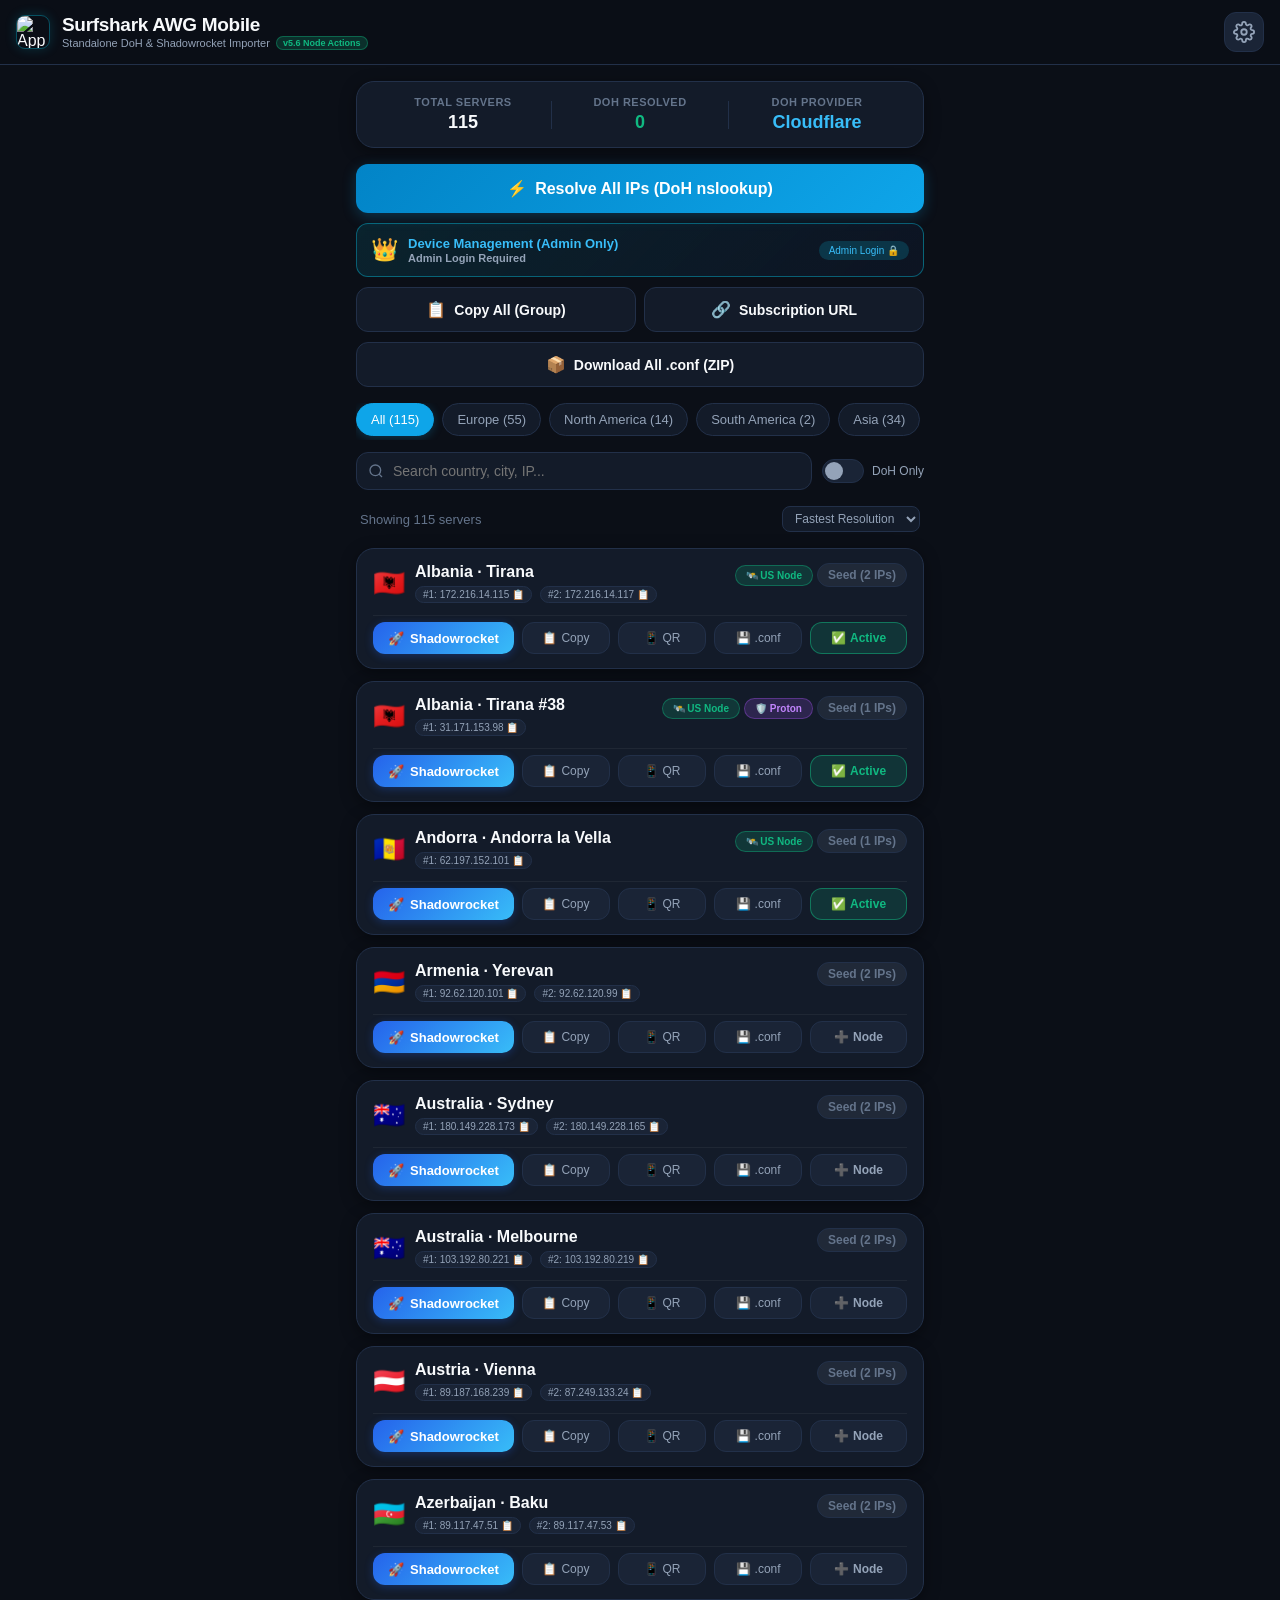
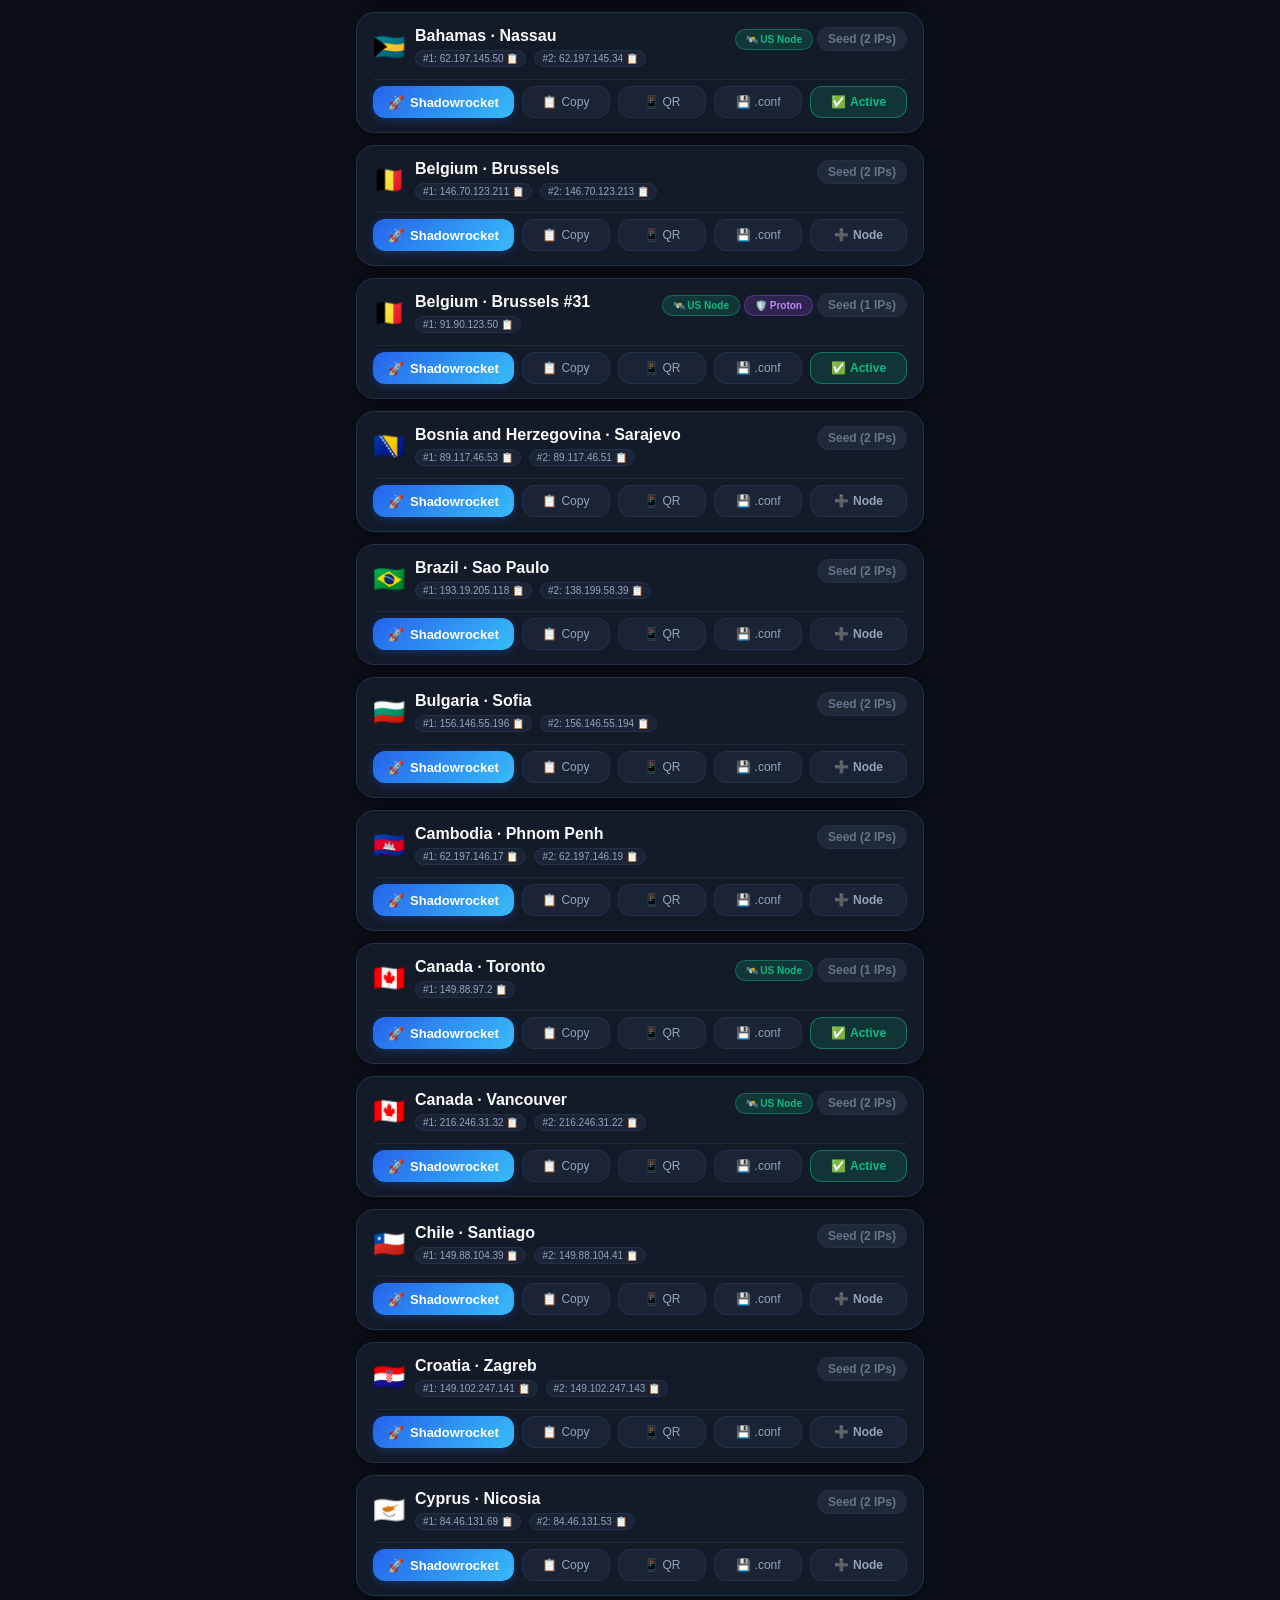
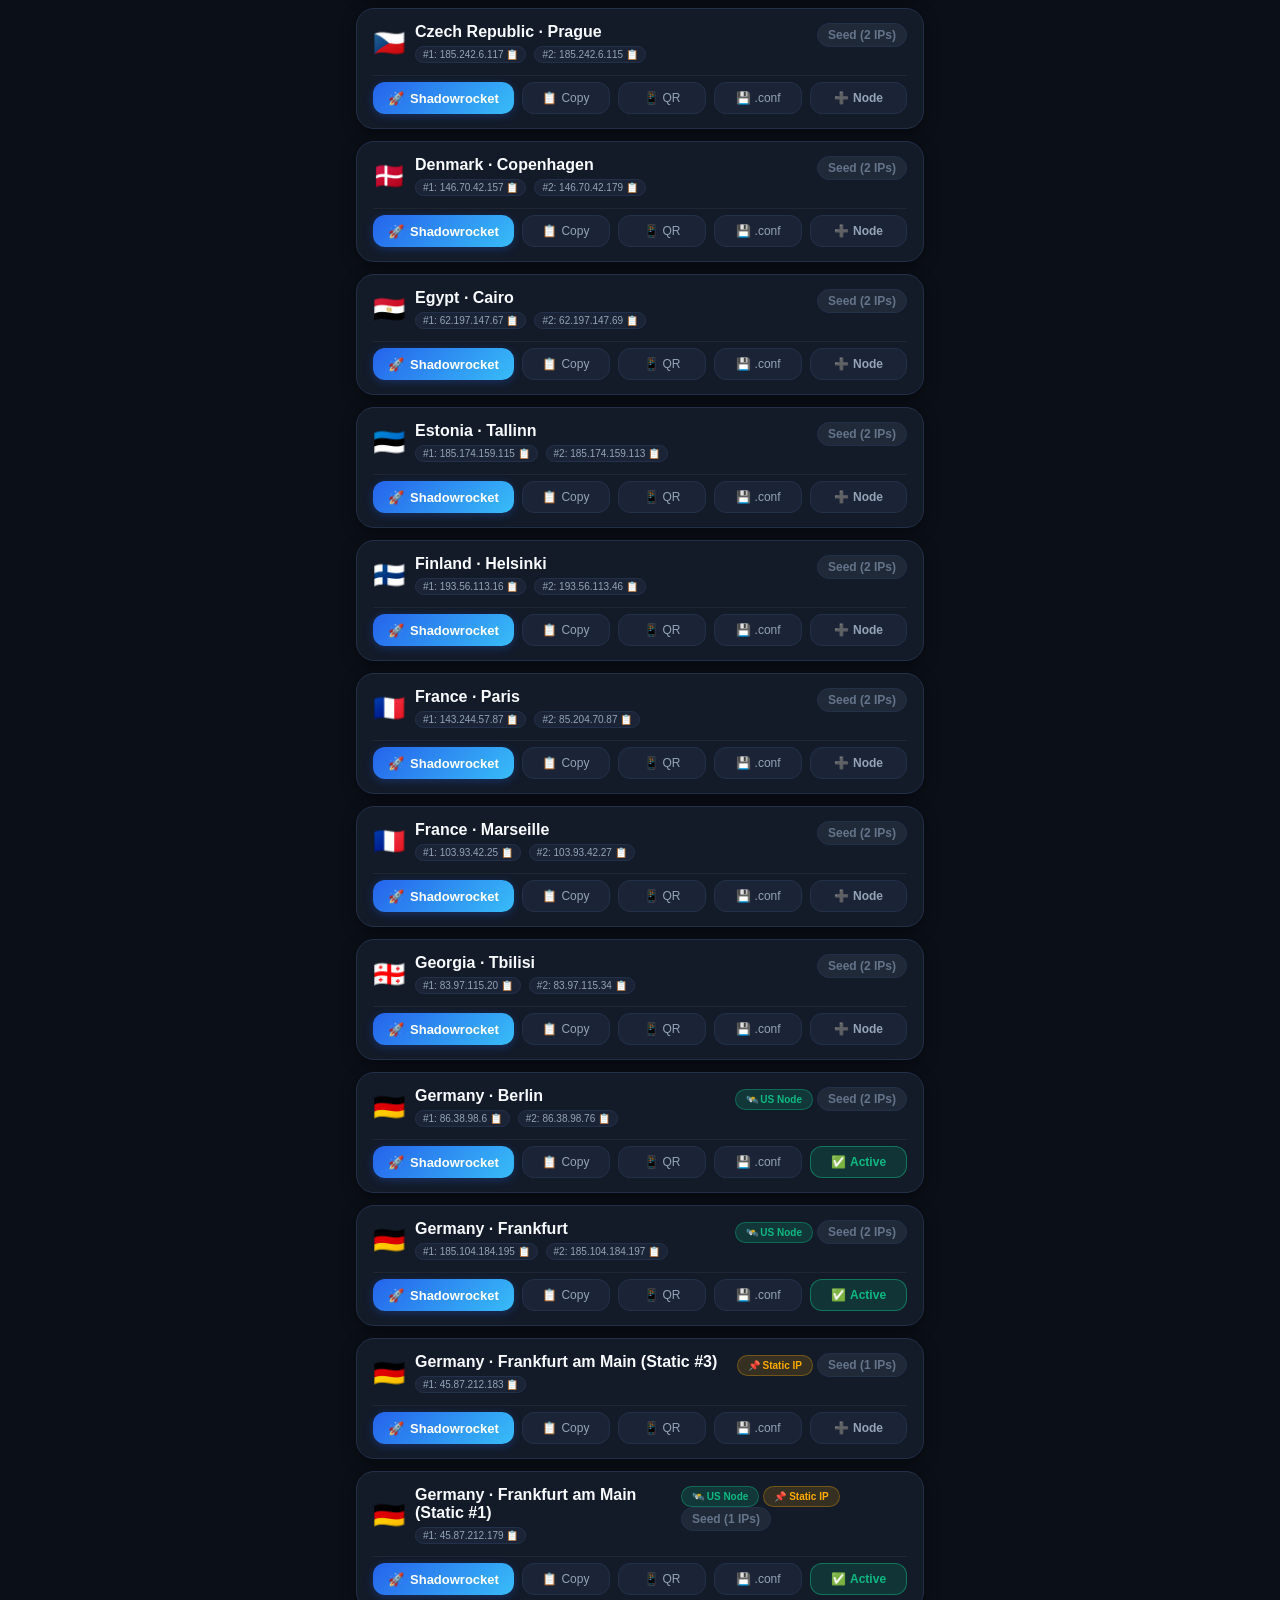
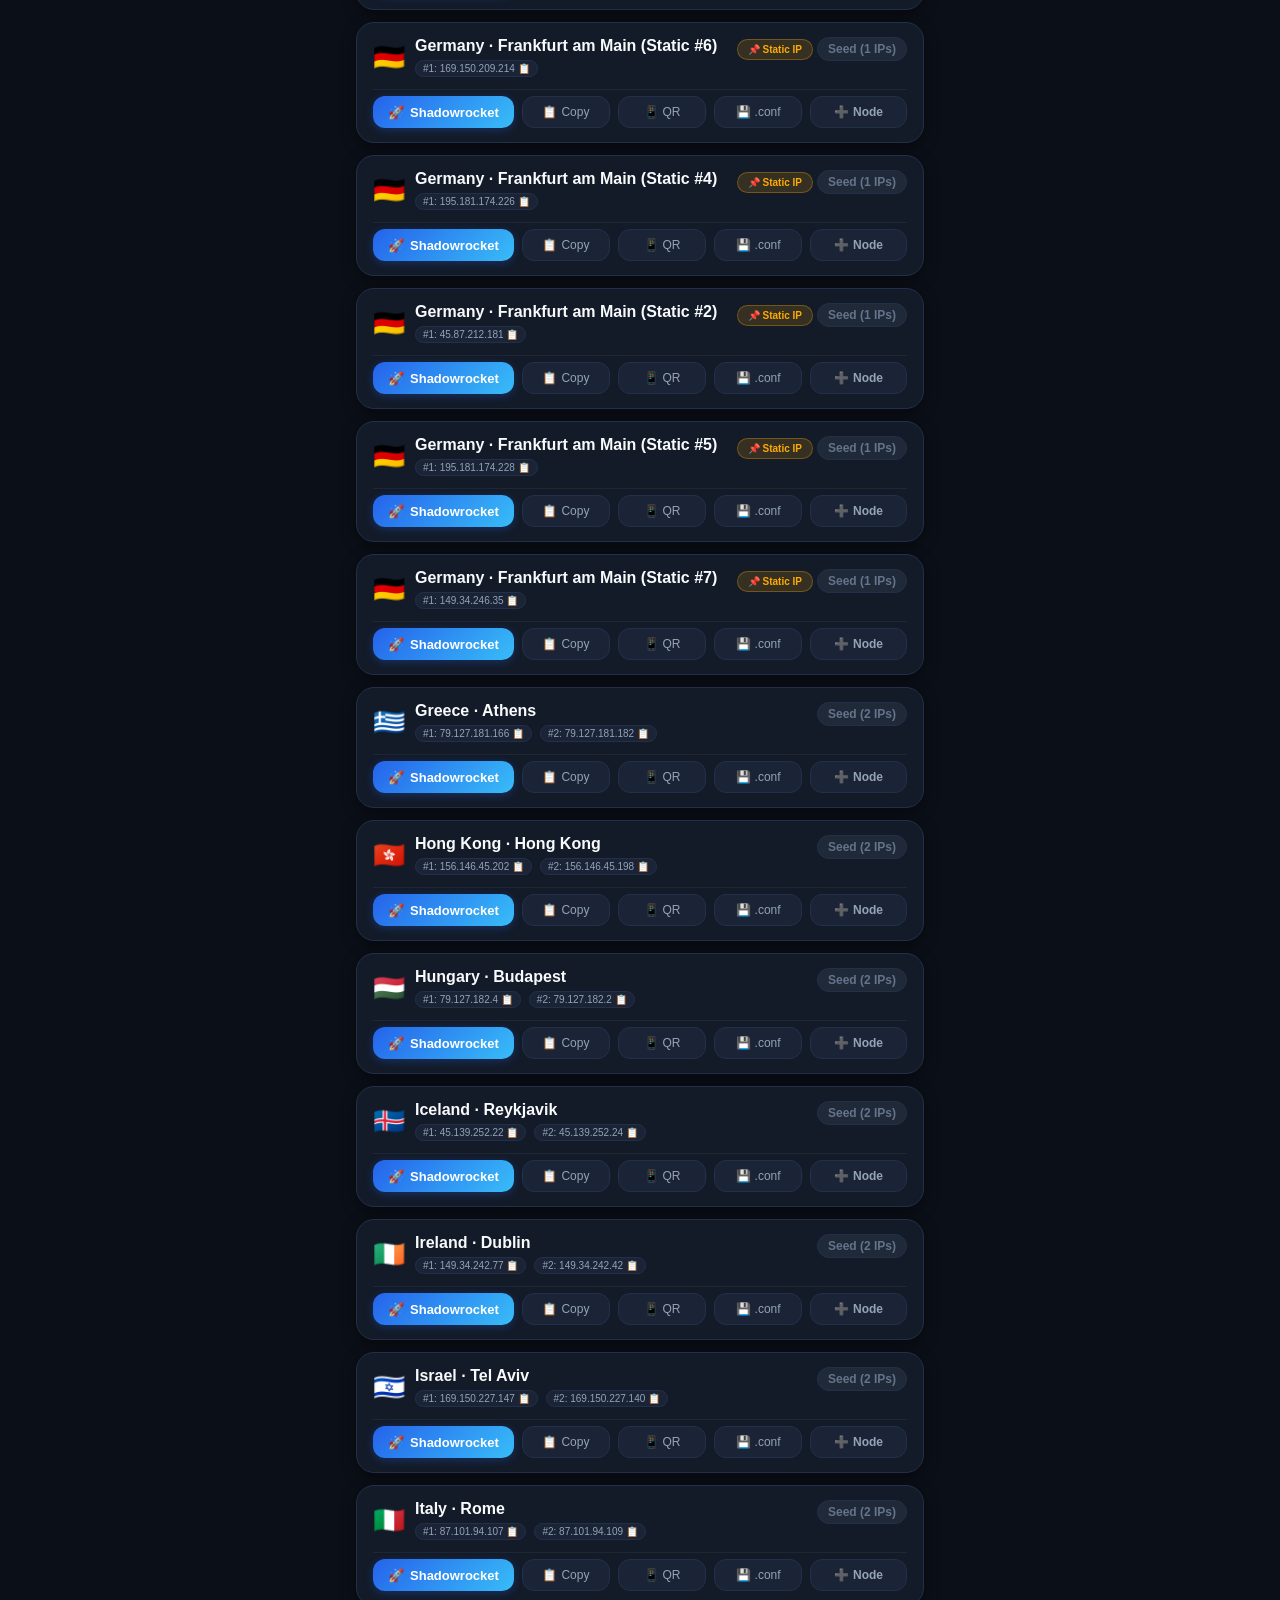
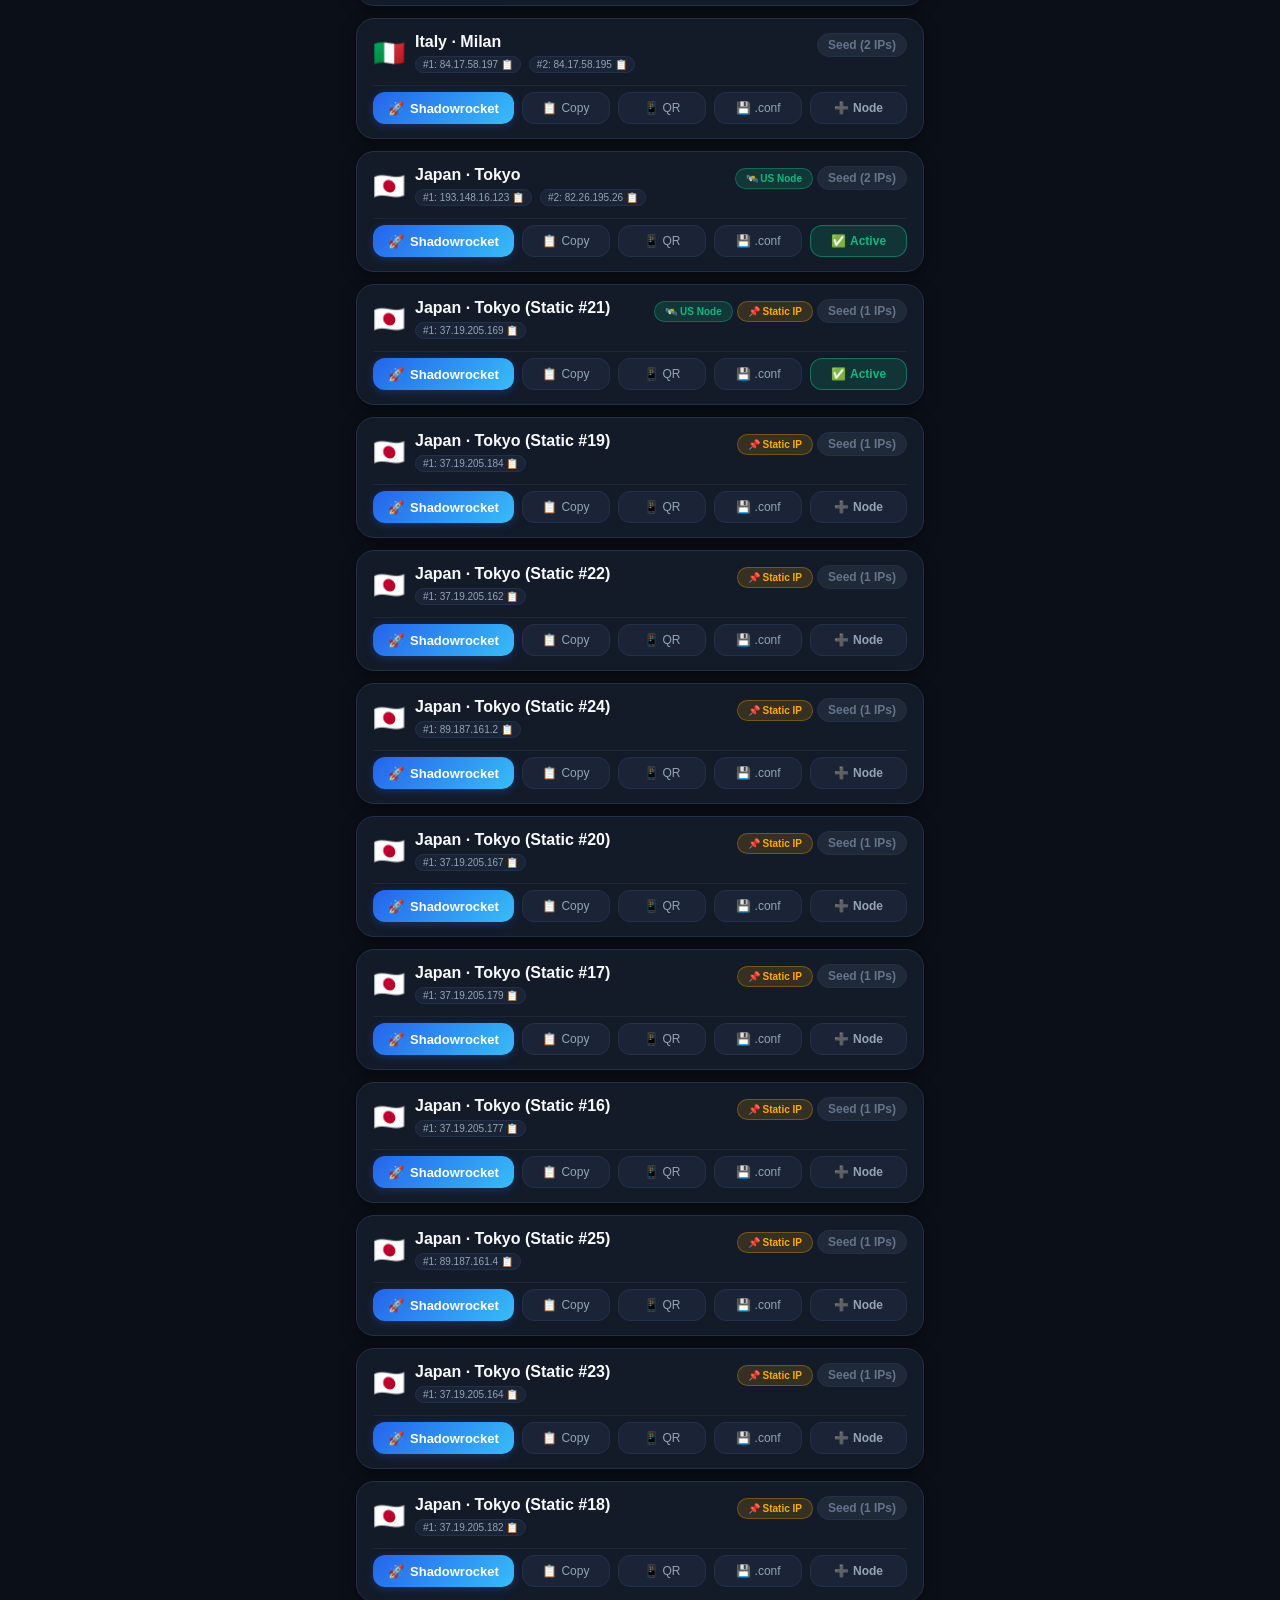
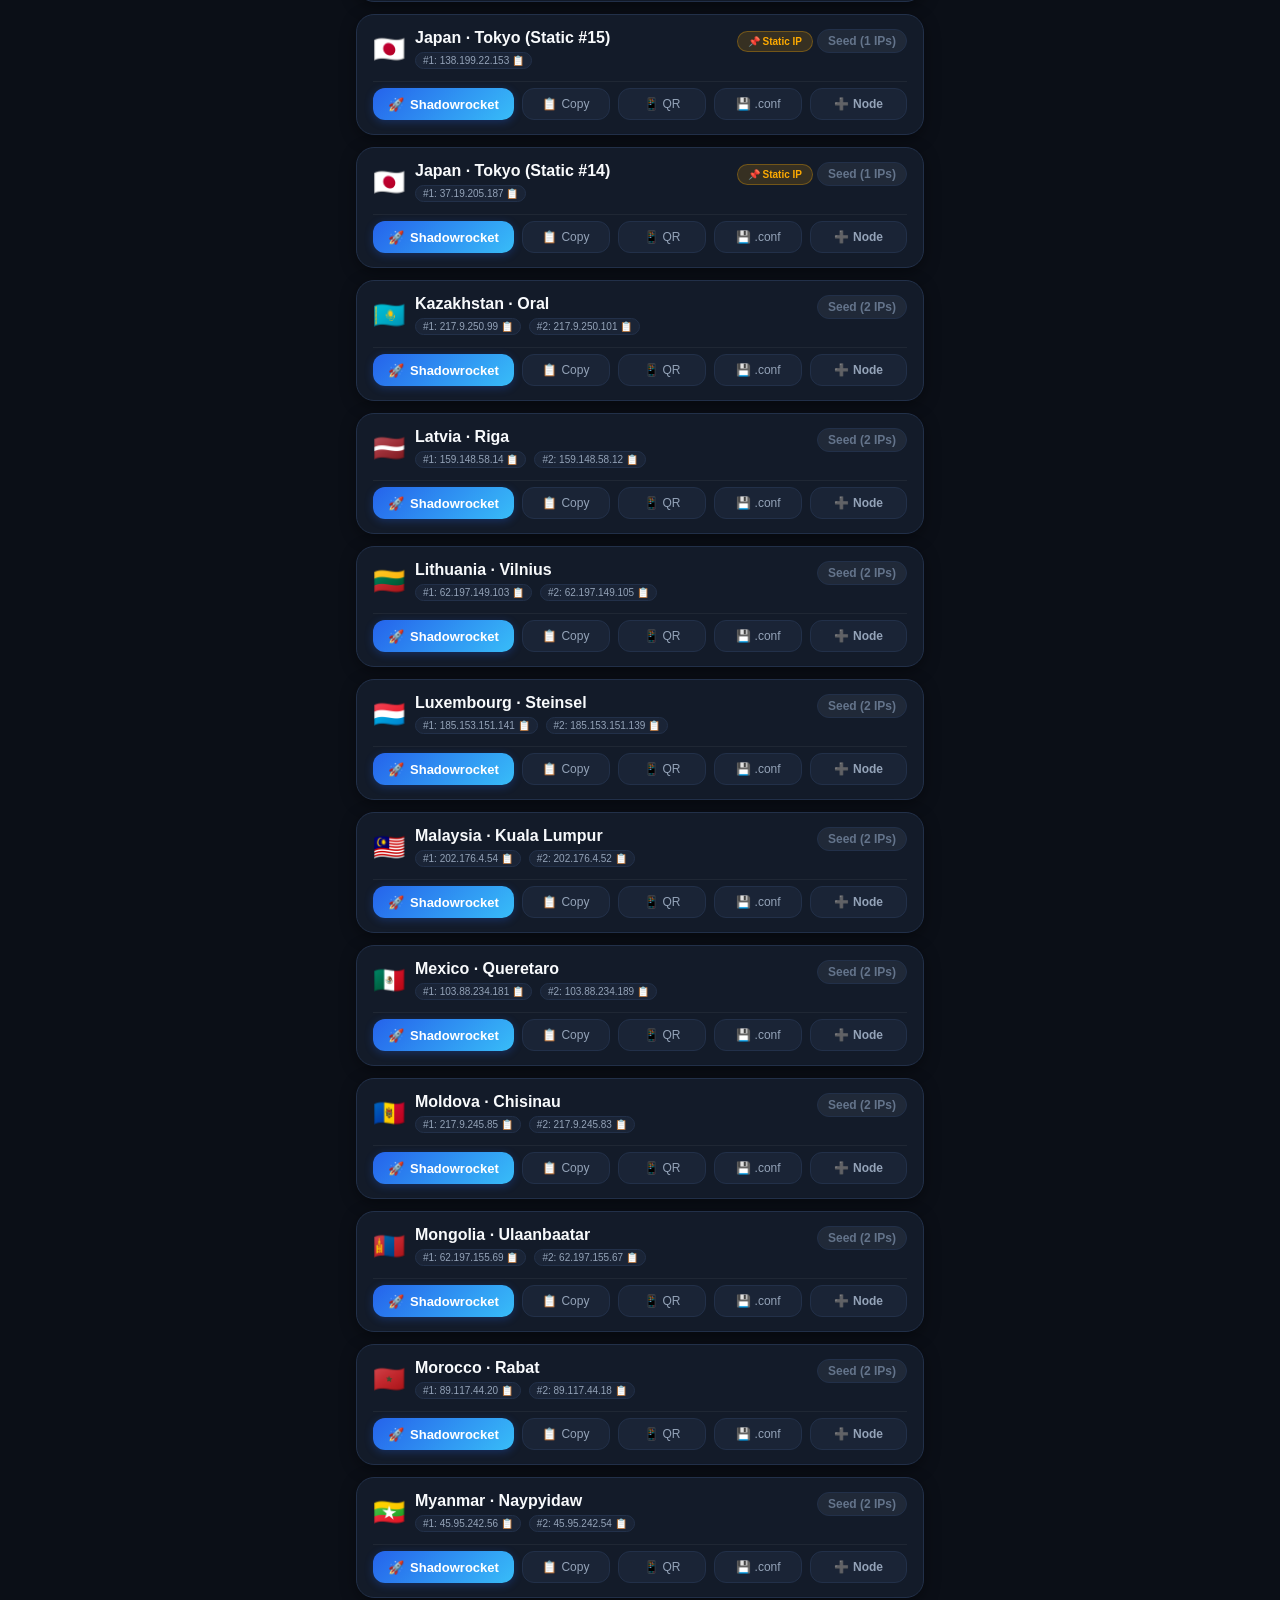
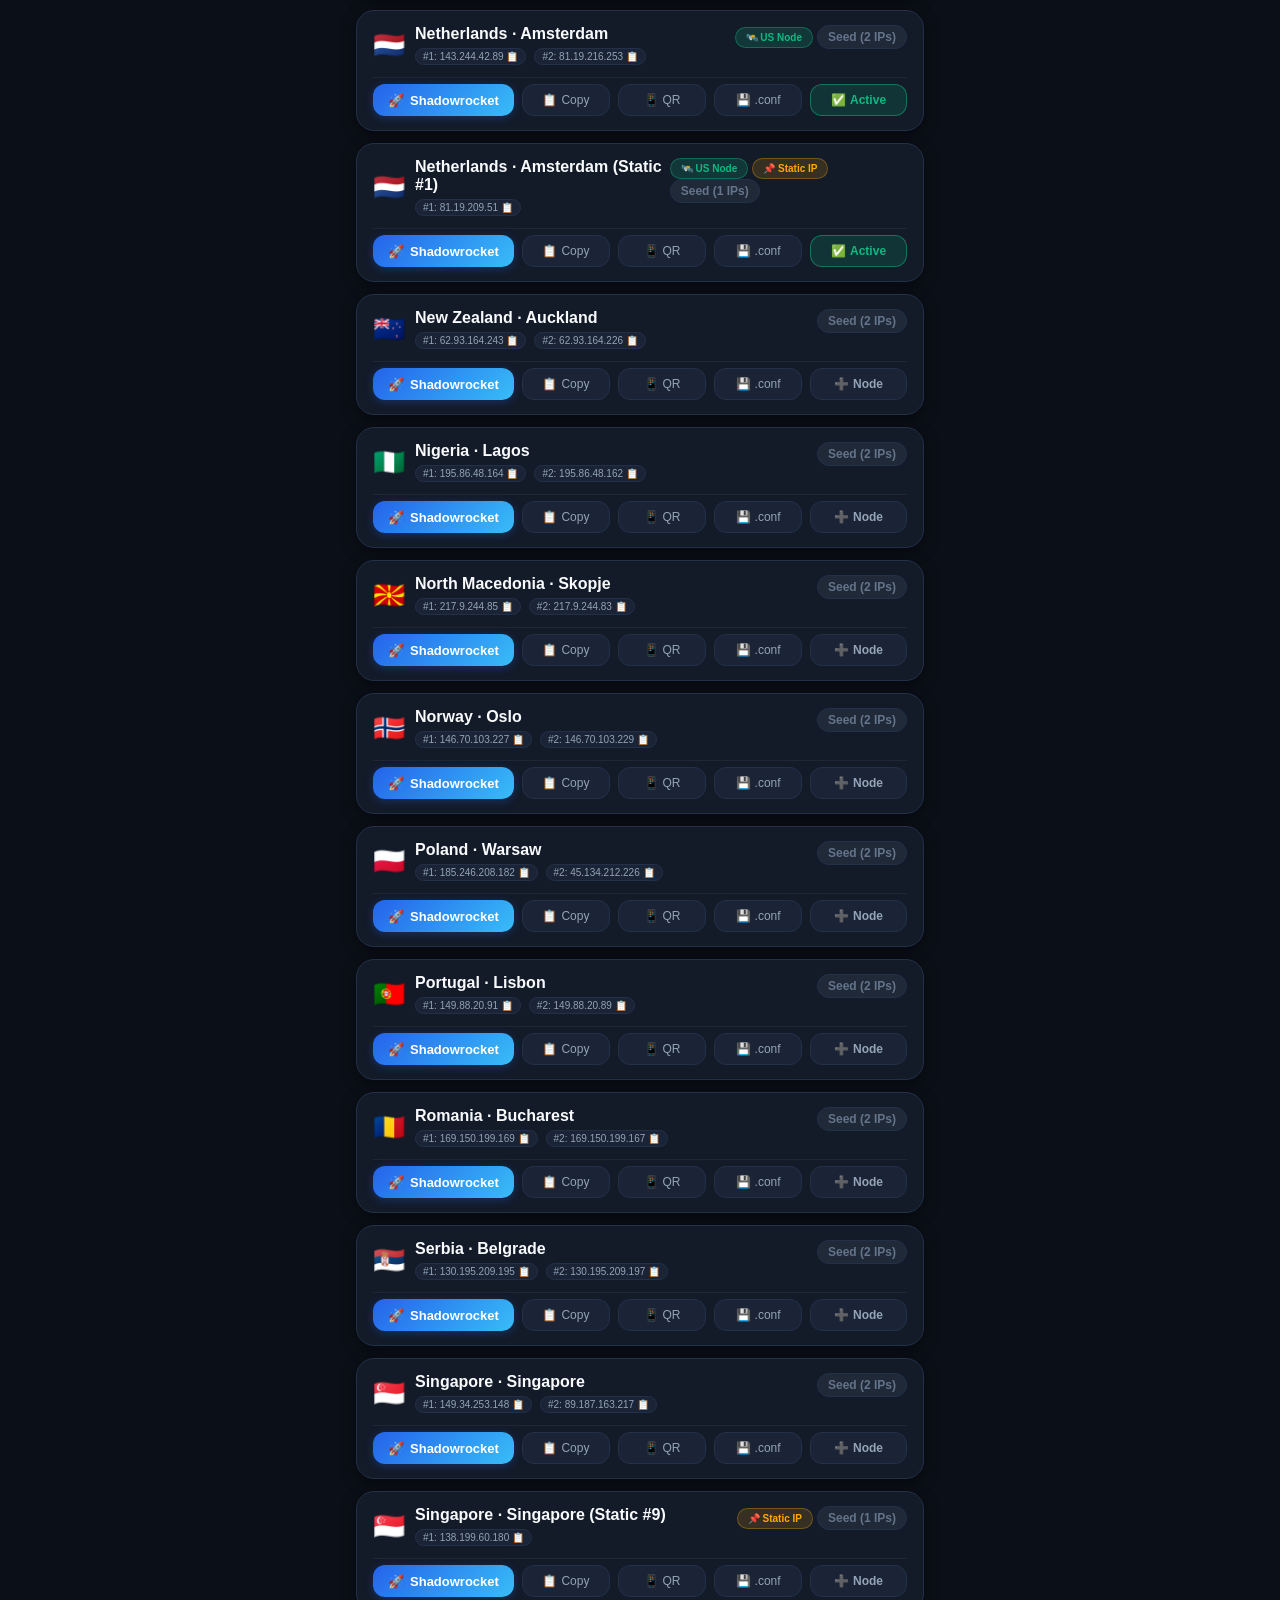
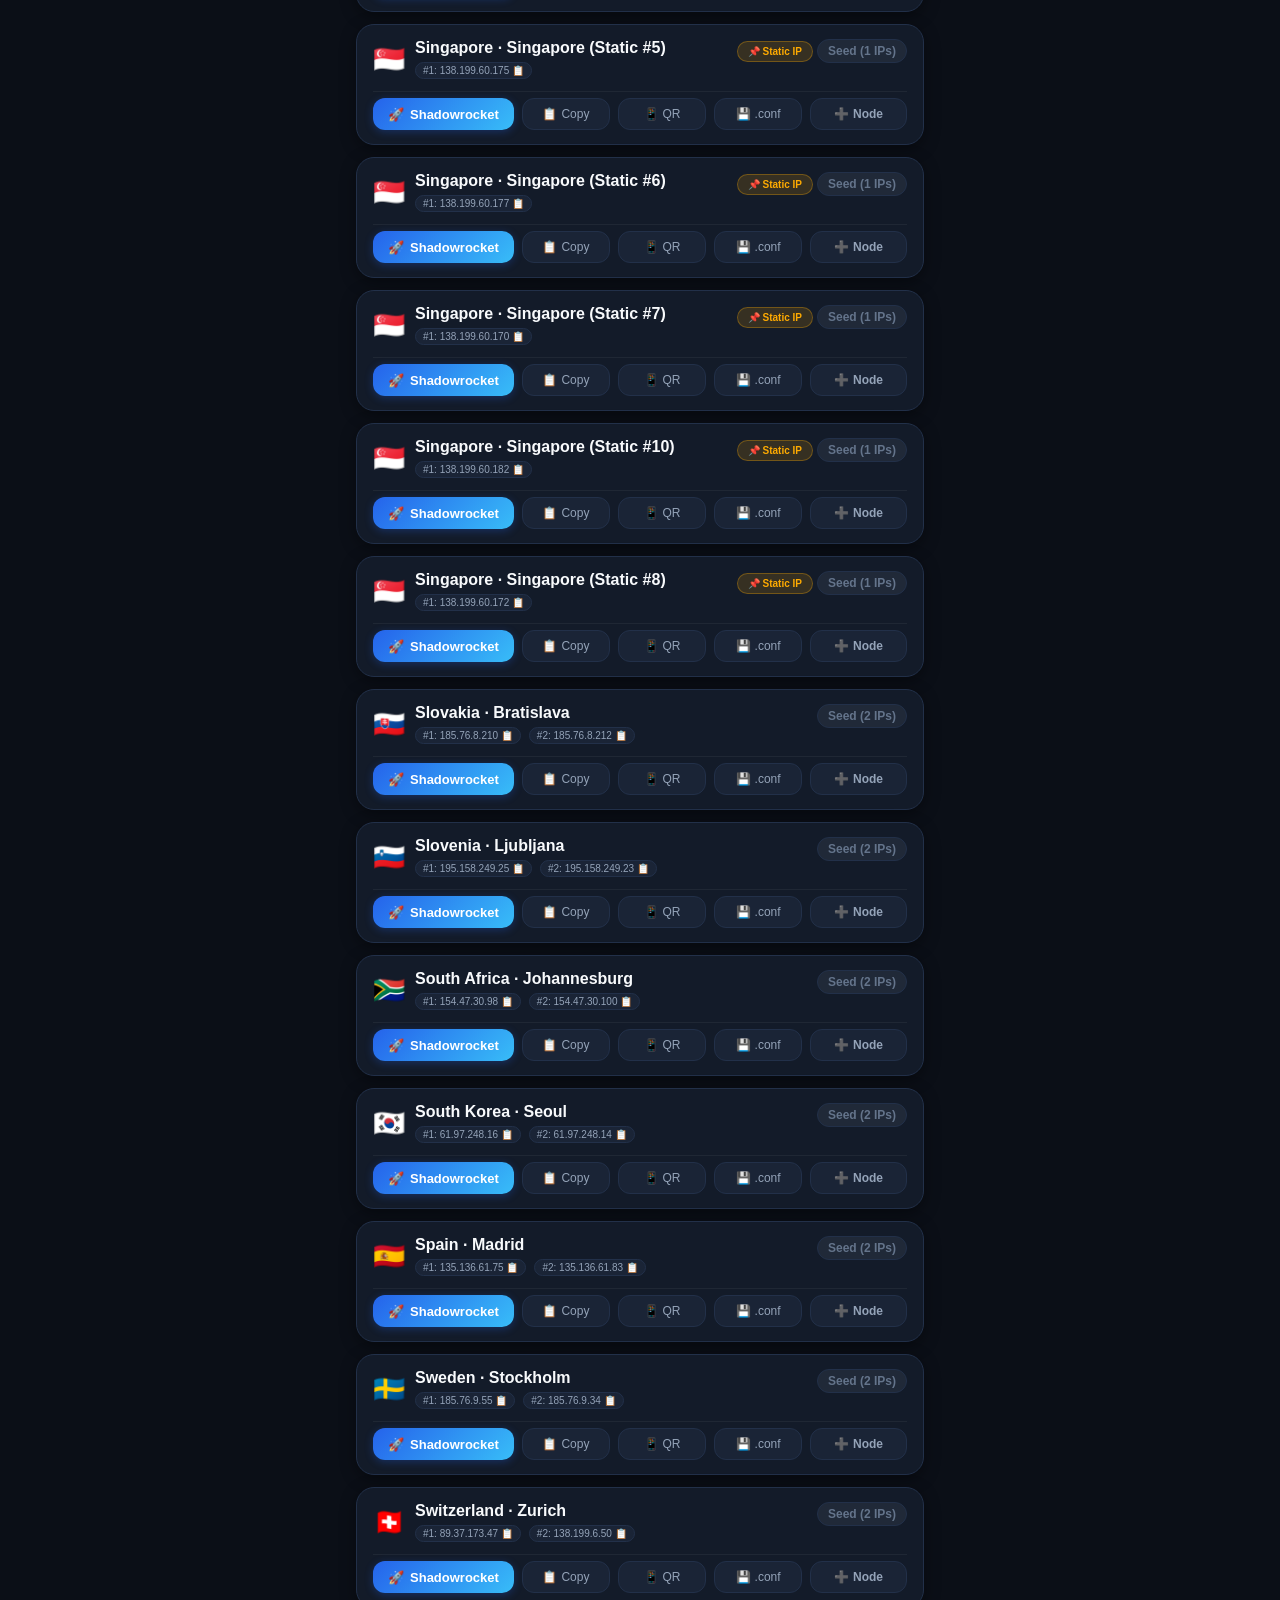
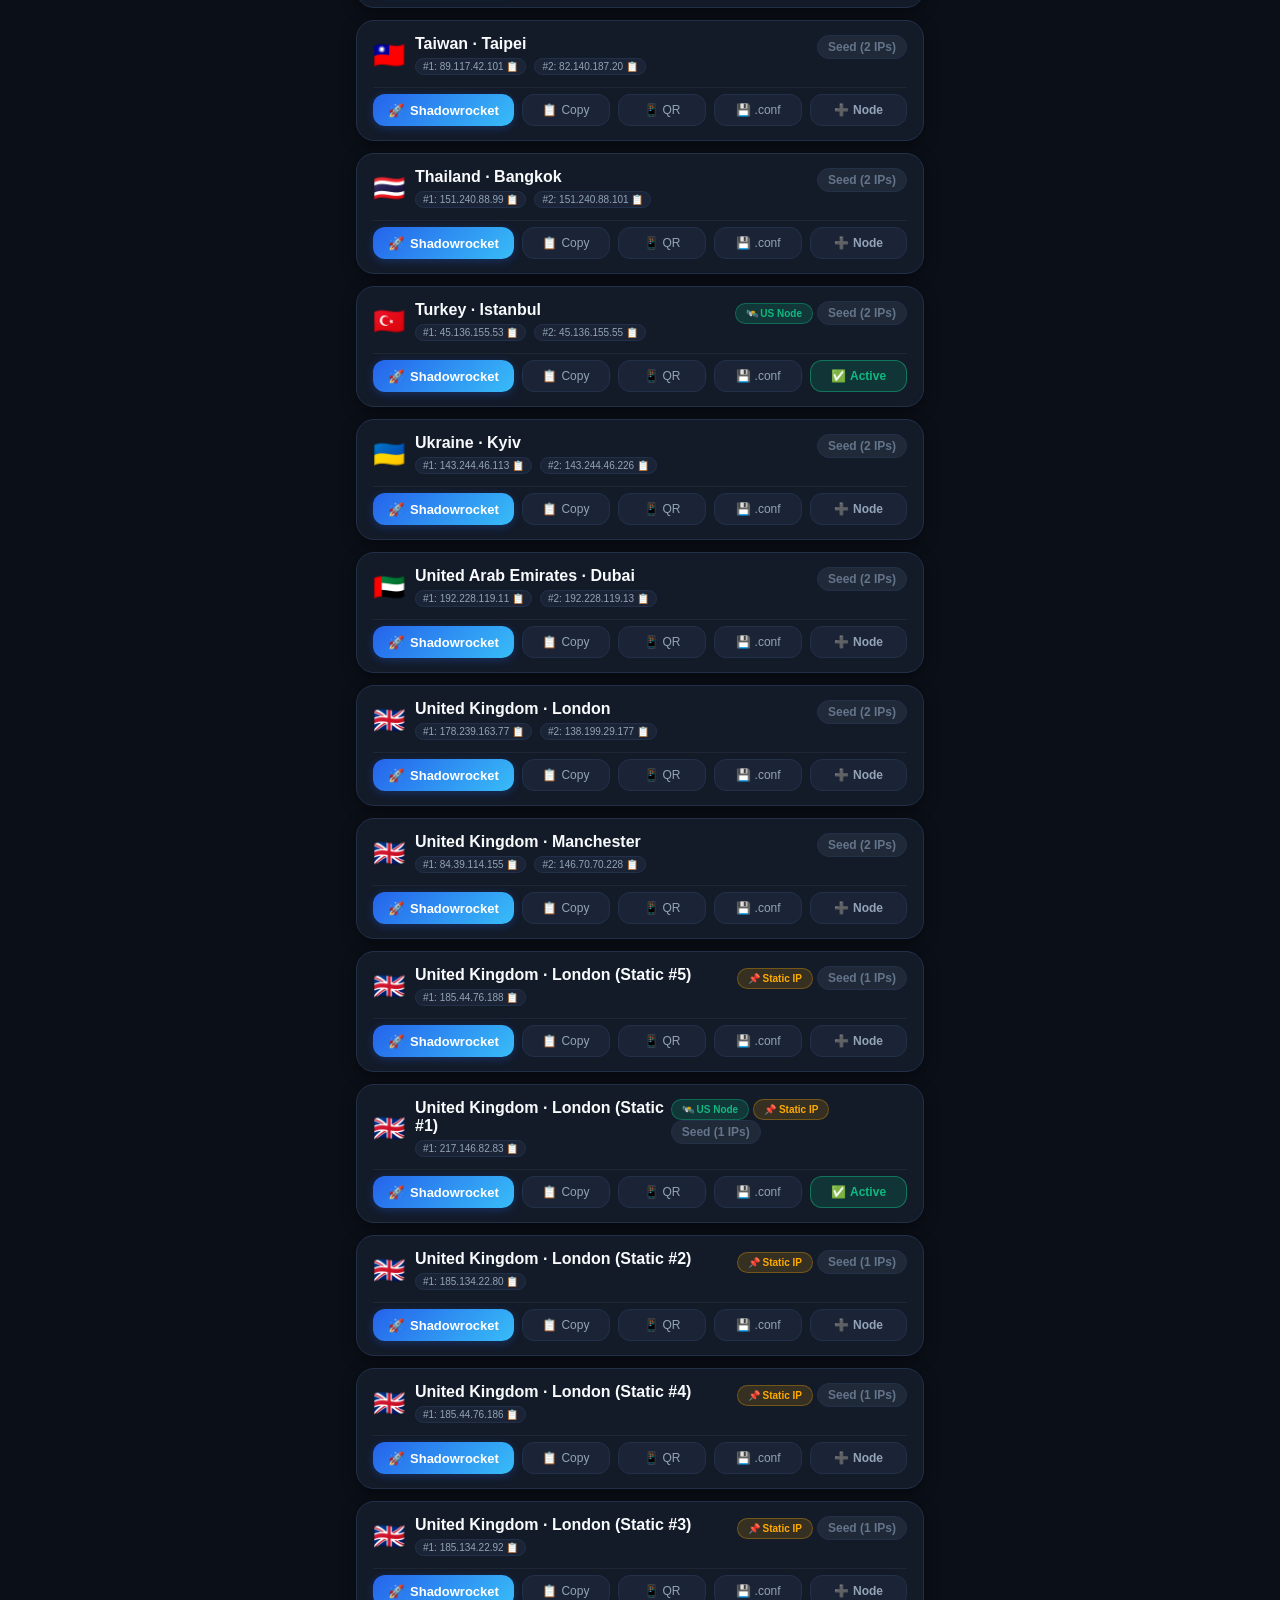
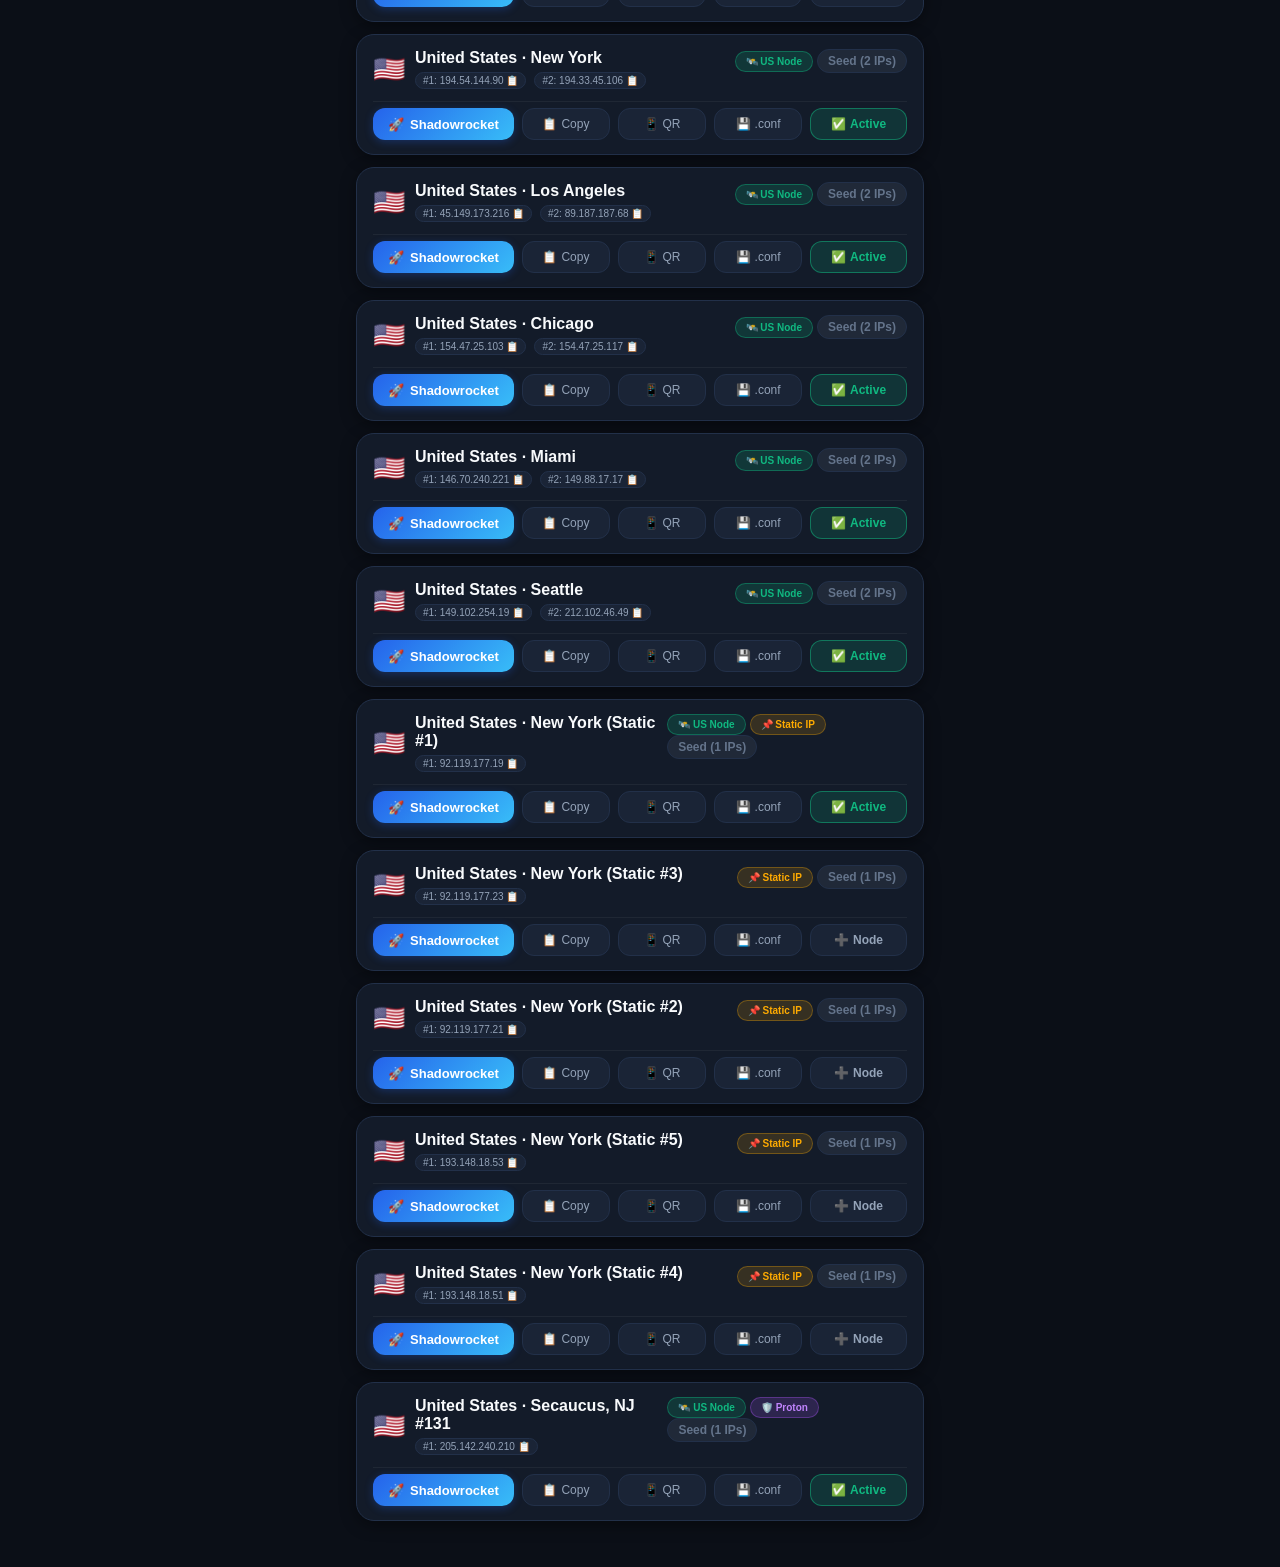
==== commit e99af87d: "chore(auto): update DoH resolved IPs and subscription nodes [skip ci]" ====
--- a/templates/index.html
+++ b/templates/index.html
@@ -2144,7 +2144,7 @@
 
     <script>
     // Embedded Seed Catalog of 76 Surfshark Clusters
-    const DEFAULT_SERVERS = [{"continent": "Europe", "country": "Albania", "country_code": "AL", "city": "Tirana", "hostname": "al-tia.prod.surfshark.com", "port": 51820, "public_key": "l8EOWPyzt/njrb74CADY4VOhns/TbUN6KFTbytHcFQw=", "resolved_ips": ["172.216.14.69", "172.216.14.67"], "secure_core": false, "port_forward": false, "server_name": "", "node_code": "al"}, {"continent": "Europe", "country": "Germany", "country_code": "DE", "city": "Berlin", "hostname": "de-ber.prod.surfshark.com", "port": 51820, "public_key": "d3ldwEjnFcbLwD1o8uC5xC3DaSNek8DGeTpOb/h/IE4=", "resolved_ips": ["89.36.76.99", "194.36.108.11"], "secure_core": false, "port_forward": false, "server_name": "", "node_code": "de"}, {"continent": "Europe", "country": "Germany", "country_code": "DE", "city": "Frankfurt", "hostname": "de-fra.prod.surfshark.com", "port": 51820, "public_key": "fJDA+OA6jzQxfRcoHfC27xz7m3C8/590fRjpntzSpGo=", "resolved_ips": ["89.117.104.45", "89.117.104.47"], "secure_core": false, "port_forward": false, "server_name": "", "node_code": "de"}, {"continent": "Europe", "country": "Netherlands", "country_code": "NL", "city": "Amsterdam", "hostname": "nl-ams.prod.surfshark.com", "port": 51820, "public_key": "Lxg3jAOKcBA9tGBtB6vEWMFl5LUEB6AwOpuniYn1cig=", "resolved_ips": ["178.239.173.51", "212.102.35.216"], "secure_core": false, "port_forward": false, "server_name": "", "node_code": "nl"}, {"continent": "Europe", "country": "United Kingdom", "country_code": "GB", "city": "London", "hostname": "uk-lon.prod.surfshark.com", "port": 51820, "public_key": "iBJRXLZwXuWWrOZE1ZrAXEKMgV/z0WjG0Tks5rnWLBI=", "resolved_ips": ["212.116.230.20", "195.140.213.220"], "secure_core": false, "port_forward": false, "server_name": "", "node_code": "gb"}, {"continent": "Europe", "country": "United Kingdom", "country_code": "GB", "city": "Manchester", "hostname": "uk-man.prod.surfshark.com", "port": 51820, "public_key": "9R8He1cP8Laf5MT58FcaEYtPW/qnN3M9MQThIXOIvHs=", "resolved_ips": ["89.238.132.77", "89.238.133.117"], "secure_core": false, "port_forward": false, "server_name": "", "node_code": "gb"}, {"continent": "Europe", "country": "France", "country_code": "FR", "city": "Paris", "hostname": "fr-par.prod.surfshark.com", "port": 51820, "public_key": "AsvLuvKKADdc67aA/vHA3vb61S6YnGGx2Pd4aP4wal8=", "resolved_ips": ["82.102.18.117", "85.204.70.97"], "secure_core": false, "port_forward": false, "server_name": "", "node_code": "fr"}, {"continent": "Europe", "country": "France", "country_code": "FR", "city": "Marseille", "hostname": "fr-mrs.prod.surfshark.com", "port": 51820, "public_key": "QYa3ZFLwWAHKiJzOcbM73K7KBE0tdJYuirbGb+uH0H0=", "resolved_ips": ["138.199.16.132", "138.199.16.140"], "secure_core": false, "port_forward": false, "server_name": "", "node_code": "fr"}, {"continent": "Europe", "country": "Switzerland", "country_code": "CH", "city": "Zurich", "hostname": "ch-zur.prod.surfshark.com", "port": 51820, "public_key": "qFuwaE8IyDbNBTNar3xAXRGaBdkTtmLh1uIGMJxTxUs=", "resolved_ips": ["156.146.62.56", "84.39.112.99"], "secure_core": false, "port_forward": false, "server_name": "", "node_code": "ch"}, {"continent": "Europe", "country": "Sweden", "country_code": "SE", "city": "Stockholm", "hostname": "se-sto.prod.surfshark.com", "port": 51820, "public_key": "oUFRc+2emXgogDVWnJF4RAzr72PyafCzMVeQOgG92lY=", "resolved_ips": ["185.76.9.55", "185.76.9.34"], "secure_core": false, "port_forward": false, "server_name": "", "node_code": "se"}, {"continent": "Europe", "country": "Norway", "country_code": "NO", "city": "Oslo", "hostname": "no-osl.prod.surfshark.com", "port": 51820, "public_key": "pXfZi2vsdd88qrnqh+bwqHG4IYD42pj3T1wCm3PIGmw=", "resolved_ips": ["146.70.103.229", "146.70.103.227"], "secure_core": false, "port_forward": false, "server_name": "", "node_code": "no"}, {"continent": "Europe", "country": "Finland", "country_code": "FI", "city": "Helsinki", "hostname": "fi-hel.prod.surfshark.com", "port": 51820, "public_key": "+nv/Z8I2VS0eRdZwkpQW3U9RmsboTz2MUF94jVg5w10=", "resolved_ips": ["193.56.113.53", "193.56.113.36"], "secure_core": false, "port_forward": false, "server_name": "", "node_code": "fi"}, {"continent": "Europe", "country": "Denmark", "country_code": "DK", "city": "Copenhagen", "hostname": "dk-cph.prod.surfshark.com", "port": 51820, "public_key": "peDjRPEdHHmo0hGootZ9f+MQCEXmziFkLhMTl2PeXRM=", "resolved_ips": ["146.70.92.45", "185.236.203.13"], "secure_core": false, "port_forward": false, "server_name": "", "node_code": "dk"}, {"continent": "Europe", "country": "Belgium", "country_code": "BE", "city": "Brussels", "hostname": "be-bru.prod.surfshark.com", "port": 51820, "public_key": "9wZOjtwuKEc0GBcvc3xJQ4Kjo8G3EMXu6zJRzbanOjc=", "resolved_ips": ["146.70.123.195", "146.70.123.179"], "secure_core": false, "port_forward": false, "server_name": "", "node_code": "be"}, {"continent": "Europe", "country": "Ireland", "country_code": "IE", "city": "Dublin", "hostname": "ie-dub.prod.surfshark.com", "port": 51820, "public_key": "TjYxodFNdGlefxnWqe9vWWJHnz3meYWWhiIJyU8rgg8=", "resolved_ips": ["149.34.242.3", "37.120.235.35"], "secure_core": false, "port_forward": false, "server_name": "", "node_code": "ie"}, {"continent": "Europe", "country": "Italy", "country_code": "IT", "city": "Rome", "hostname": "it-rom.prod.surfshark.com", "port": 51820, "public_key": "fqxSeDr7n249iywruwLMwkV3r36svPT1tLf9TJOTFAw=", "resolved_ips": ["37.120.207.251", "37.120.207.253"], "secure_core": false, "port_forward": false, "server_name": "", "node_code": "it"}, {"continent": "Europe", "country": "Italy", "country_code": "IT", "city": "Milan", "hostname": "it-mil.prod.surfshark.com", "port": 51820, "public_key": "vIMHzH5FHdVkrhOOc0u/FySVhumaLC3XUk39Wk34LnE=", "resolved_ips": ["146.70.182.85", "212.102.54.167"], "secure_core": false, "port_forward": false, "server_name": "", "node_code": "it"}, {"continent": "Europe", "country": "Spain", "country_code": "ES", "city": "Madrid", "hostname": "es-mad.prod.surfshark.com", "port": 51820, "public_key": "a30vOQfjwPzjRxGNi2dvSAMdaPHEYatR84cUjXKOwls=", "resolved_ips": ["212.102.48.10", "135.136.61.59"], "secure_core": false, "port_forward": false, "server_name": "", "node_code": "es"}, {"continent": "Europe", "country": "Portugal", "country_code": "PT", "city": "Lisbon", "hostname": "pt-lis.prod.surfshark.com", "port": 51820, "public_key": "JgYlpt7jFh0FV2QO0QQ3yFfsnqikUq977V3cObFGTQ4=", "resolved_ips": ["149.88.20.95", "185.92.210.137"], "secure_core": false, "port_forward": false, "server_name": "", "node_code": "pt"}, {"continent": "Europe", "country": "Austria", "country_code": "AT", "city": "Vienna", "hostname": "at-vie.prod.surfshark.com", "port": 51820, "public_key": "dPZe8Jq3Hu0k07MDk+Y4+AS2XHSLYalyg91TSFXRYEA=", "resolved_ips": ["37.19.195.66", "89.187.168.56"], "secure_core": false, "port_forward": false, "server_name": "", "node_code": "at"}, {"continent": "Europe", "country": "Poland", "country_code": "PL", "city": "Warsaw", "hostname": "pl-waw.prod.surfshark.com", "port": 51820, "public_key": "vBa3HK7QXietG64rHRLm085VMS2cAX2paeAaphB/SEU=", "resolved_ips": ["45.134.212.238", "45.134.212.246"], "secure_core": false, "port_forward": false, "server_name": "", "node_code": "pl"}, {"continent": "Europe", "country": "Czech Republic", "country_code": "CZ", "city": "Prague", "hostname": "cz-prg.prod.surfshark.com", "port": 51820, "public_key": "c1bfP+OBTj6WUe8NDH8d6nDTwpQicopfdkHFx3BIaSk=", "resolved_ips": ["185.242.6.115", "185.242.6.117"], "secure_core": false, "port_forward": false, "server_name": "", "node_code": "cz"}, {"continent": "Europe", "country": "Slovakia", "country_code": "SK", "city": "Bratislava", "hostname": "sk-bts.prod.surfshark.com", "port": 51820, "public_key": "T5b7+uwUFqN5r1WsfBXURpSnYCYRLFAVreKkIQHGOlw=", "resolved_ips": ["146.70.114.181", "146.70.114.179"], "secure_core": false, "port_forward": false, "server_name": "", "node_code": "sk"}, {"continent": "Europe", "country": "Hungary", "country_code": "HU", "city": "Budapest", "hostname": "hu-bud.prod.surfshark.com", "port": 51820, "public_key": "Pk3+iZNP0uWkDTSmEHlUeSA3WyiFXLXgYgAQ5wNyIBk=", "resolved_ips": ["146.70.120.35", "146.70.120.37"], "secure_core": false, "port_forward": false, "server_name": "", "node_code": "hu"}, {"continent": "Europe", "country": "Romania", "country_code": "RO", "city": "Bucharest", "hostname": "ro-buc.prod.surfshark.com", "port": 51820, "public_key": "uRT3uSAUwvm7Rp+s3n5V9JibsKHKAZ/8+SU3psG8QxI=", "resolved_ips": ["185.102.217.159", "185.102.217.194"], "secure_core": false, "port_forward": false, "server_name": "", "node_code": "ro"}, {"continent": "Europe", "country": "Bulgaria", "country_code": "BG", "city": "Sofia", "hostname": "bg-sof.prod.surfshark.com", "port": 51820, "public_key": "LQFiCiZcPEoYasKRLbCfXp2fYYsj8wiMr/L9u6hYqSo=", "resolved_ips": ["156.146.55.196", "156.146.55.194"], "secure_core": false, "port_forward": false, "server_name": "", "node_code": "bg"}, {"continent": "Europe", "country": "Greece", "country_code": "GR", "city": "Athens", "hostname": "gr-ath.prod.surfshark.com", "port": 51820, "public_key": "bXnjQGLhuauvBMg51YIAhwX40YqNL2ImyEub5DpHaBk=", "resolved_ips": ["79.127.181.178", "79.127.181.185"], "secure_core": false, "port_forward": false, "server_name": "", "node_code": "gr"}, {"continent": "Europe", "country": "Cyprus", "country_code": "CY", "city": "Nicosia", "hostname": "cy-nic.prod.surfshark.com", "port": 51820, "public_key": "kEAQgNChxGgrzoKPpCPFJKh0L1/5rXIq08KSY4g26zY=", "resolved_ips": ["84.46.131.53", "84.46.131.69"], "secure_core": false, "port_forward": false, "server_name": "", "node_code": "cy"}, {"continent": "Europe", "country": "Croatia", "country_code": "HR", "city": "Zagreb", "hostname": "hr-zag.prod.surfshark.com", "port": 51820, "public_key": "nIQmC5T4H0HX4yA2u/Z5rrbLQDAOLA+kFCdt8S94xXg=", "resolved_ips": ["149.102.247.143", "149.102.247.141"], "secure_core": false, "port_forward": false, "server_name": "", "node_code": "hr"}, {"continent": "Europe", "country": "Slovenia", "country_code": "SI", "city": "Ljubljana", "hostname": "si-lju.prod.surfshark.com", "port": 51820, "public_key": "yPdmxOfzm06fotkt/dlaAiyxWPaWfCuDPaUljNx+c38=", "resolved_ips": ["195.158.249.27", "195.158.249.29"], "secure_core": false, "port_forward": false, "server_name": "", "node_code": "si"}, {"continent": "Europe", "country": "Serbia", "country_code": "RS", "city": "Belgrade", "hostname": "rs-beg.prod.surfshark.com", "port": 51820, "public_key": "A3vmr6/umw5sP8anxNyipgi5oEnOnZdqB1K/cbQpMiI=", "resolved_ips": ["146.70.111.85", "146.70.111.83"], "secure_core": false, "port_forward": false, "server_name": "", "node_code": "rs"}, {"continent": "Europe", "country": "Bosnia and Herzegovina", "country_code": "BA", "city": "Sarajevo", "hostname": "ba-sjj.prod.surfshark.com", "port": 51820, "public_key": "hsm/ps/uxcsVNzT3OmV/l7ZWv+TRIS+IM+N6/nTymkw=", "resolved_ips": ["89.117.46.37", "89.117.46.35"], "secure_core": false, "port_forward": false, "server_name": "", "node_code": "ba"}, {"continent": "Europe", "country": "North Macedonia", "country_code": "MK", "city": "Skopje", "hostname": "mk-skp.prod.surfshark.com", "port": 51820, "public_key": "dZNq48noPkey9rwSbAU+masbafpDSaAmtAMaP+gzLxA=", "resolved_ips": ["217.9.244.101", "217.9.244.99"], "secure_core": false, "port_forward": false, "server_name": "", "node_code": "mk"}, {"continent": "Europe", "country": "Estonia", "country_code": "EE", "city": "Tallinn", "hostname": "ee-tll.prod.surfshark.com", "port": 51820, "public_key": "CsdrT+WfcMRPhrOWgZeHj9DQiQtJfYFci94K5ztjr2E=", "resolved_ips": ["185.174.159.111", "185.174.159.109"], "secure_core": false, "port_forward": false, "server_name": "", "node_code": "ee"}, {"continent": "Europe", "country": "Latvia", "country_code": "LV", "city": "Riga", "hostname": "lv-rig.prod.surfshark.com", "port": 51820, "public_key": "EmghYf9rIpwOQ0uIjIxgCXs/WwHJthNvPIv5iKseE3A=", "resolved_ips": ["80.246.31.82", "80.246.31.80"], "secure_core": false, "port_forward": false, "server_name": "", "node_code": "lv"}, {"continent": "Europe", "country": "Lithuania", "country_code": "LT", "city": "Vilnius", "hostname": "lt-vno.prod.surfshark.com", "port": 51820, "public_key": "pC7xJD56uFFJ7qHpe3XvXXhjwZcoMco09ySHOg4h+iA=", "resolved_ips": ["62.197.149.128", "62.197.149.123"], "secure_core": false, "port_forward": false, "server_name": "", "node_code": "lt"}, {"continent": "Europe", "country": "Moldova", "country_code": "MD", "city": "Chisinau", "hostname": "md-chi.prod.surfshark.com", "port": 51820, "public_key": "4Exn42t337sxoBzYHxgmDBNq+AhTYz6nvEj98TWY50Y=", "resolved_ips": ["217.9.245.85", "217.9.245.83"], "secure_core": false, "port_forward": false, "server_name": "", "node_code": "md"}, {"continent": "Europe", "country": "Ukraine", "country_code": "UA", "city": "Kyiv", "hostname": "ua-iev.prod.surfshark.com", "port": 51820, "public_key": "wy+PhWBP715KfBrsQR4P3JUalYc9a77FmZWQinwYLmo=", "resolved_ips": ["143.244.46.115", "143.244.46.233"], "secure_core": false, "port_forward": false, "server_name": "", "node_code": "ua"}, {"continent": "Europe", "country": "Iceland", "country_code": "IS", "city": "Reykjavik", "hostname": "is-rkv.prod.surfshark.com", "port": 51820, "public_key": "d0m2sIa0JGcxCBvoWDU77SjmPoiWI/oKoX1TL2f2fTA=", "resolved_ips": ["45.139.252.112", "45.139.252.114"], "secure_core": false, "port_forward": false, "server_name": "", "node_code": "is"}, {"continent": "Europe", "country": "Luxembourg", "country_code": "LU", "city": "Steinsel", "hostname": "lu-ste.prod.surfshark.com", "port": 51820, "public_key": "68JVBL/M2AYQ9gYHtcpmZ6Pl+ayhJjTL2sr6Ej1VEFg=", "resolved_ips": ["185.153.151.151", "185.153.151.149"], "secure_core": false, "port_forward": false, "server_name": "", "node_code": "lu"}, {"continent": "Europe", "country": "Turkey", "country_code": "TR", "city": "Istanbul", "hostname": "tr-ist.prod.surfshark.com", "port": 51820, "public_key": "sF/TlxU9XaDN3QQBT/lu2Pw9qpD3XpDqLBfInBtff2A=", "resolved_ips": ["45.136.155.51", "45.136.155.50"], "secure_core": false, "port_forward": false, "server_name": "", "node_code": "tr"}, {"continent": "Asia", "country": "Armenia", "country_code": "AM", "city": "Yerevan", "hostname": "am-evn.prod.surfshark.com", "port": 51820, "public_key": "B+aSYrw7JSq7b60uK0nrMQGCiJ48QwiUp/aoRpYX2lU=", "resolved_ips": ["92.62.120.115", "92.62.120.117"], "secure_core": false, "port_forward": false, "server_name": "", "node_code": "am"}, {"continent": "Asia", "country": "Azerbaijan", "country_code": "AZ", "city": "Baku", "hostname": "az-bak.prod.surfshark.com", "port": 51820, "public_key": "pvWYTFxIpqo25NGTertIIWnccS/sUQ6fIkqd8XJYzEI=", "resolved_ips": ["89.117.47.37", "89.117.47.35"], "secure_core": false, "port_forward": false, "server_name": "", "node_code": "az"}, {"continent": "Asia", "country": "Georgia", "country_code": "GE", "city": "Tbilisi", "hostname": "ge-tbs.prod.surfshark.com", "port": 51820, "public_key": "L79E4IoaVZBXOyoMM82TvUIbiKlloRbUnT8R2Cl3PVM=", "resolved_ips": ["83.97.115.20", "83.97.115.34"], "secure_core": false, "port_forward": false, "server_name": "", "node_code": "ge"}, {"continent": "Asia", "country": "Kazakhstan", "country_code": "KZ", "city": "Oral", "hostname": "kz-ura.prod.surfshark.com", "port": 51820, "public_key": "c8SPrUWVMjSm3xdZRF4eg57sdEo2TFmBDVKP+A+quHM=", "resolved_ips": ["217.9.250.101", "217.9.250.99"], "secure_core": false, "port_forward": false, "server_name": "", "node_code": "kz"}, {"continent": "Asia", "country": "United Arab Emirates", "country_code": "AE", "city": "Dubai", "hostname": "ae-dub.prod.surfshark.com", "port": 51820, "public_key": "6dZGkg0iAMgQuOCGknAgBAqDEeJeBQ4Of5eblO4aNC8=", "resolved_ips": ["192.228.119.17", "192.228.119.21"], "secure_core": false, "port_forward": false, "server_name": "", "node_code": "ae"}, {"continent": "Asia", "country": "Israel", "country_code": "IL", "city": "Tel Aviv", "hostname": "il-tlv.prod.surfshark.com", "port": 51820, "public_key": "ZEG2fUrtohnVePblUlDM6wyyeTobzsABnMjTTFmqNUE=", "resolved_ips": ["169.150.227.147", "169.150.227.140"], "secure_core": false, "port_forward": false, "server_name": "", "node_code": "il"}, {"continent": "Asia", "country": "Singapore", "country_code": "SG", "city": "Singapore", "hostname": "sg-sng.prod.surfshark.com", "port": 51820, "public_key": "MGfgkhJsMVMTO33h1wr76+z6gQr/93VcGdClfbaPsnU=", "resolved_ips": ["89.187.163.200", "149.88.106.162"], "secure_core": false, "port_forward": false, "server_name": "", "node_code": "sg"}, {"continent": "Asia", "country": "Japan", "country_code": "JP", "city": "Tokyo", "hostname": "jp-tok.prod.surfshark.com", "port": 51820, "public_key": "YJSjrc/WWOjQUyUi4iYcHb7LsWWoCY+2fK8/8VtC/BY=", "resolved_ips": ["89.187.161.22", "93.118.41.106"], "secure_core": false, "port_forward": false, "server_name": "", "node_code": "jp"}, {"continent": "Asia", "country": "South Korea", "country_code": "KR", "city": "Seoul", "hostname": "kr-seo.prod.surfshark.com", "port": 51820, "public_key": "bD/m2mdKxJXG2wTkLsmWpiW8xZwkDdrrrwC44auOhQg=", "resolved_ips": ["82.26.199.5", "82.26.199.7"], "secure_core": false, "port_forward": false, "server_name": "", "node_code": "kr"}, {"continent": "Asia", "country": "Hong Kong", "country_code": "HK", "city": "Hong Kong", "hostname": "hk-hkg.prod.surfshark.com", "port": 51820, "public_key": "JYHdktdtuM7inbtsxRKSDpnBVTWQ5+QLZ/cWWmf4VRg=", "resolved_ips": ["146.70.113.21", "146.70.113.19"], "secure_core": false, "port_forward": false, "server_name": "", "node_code": "hk"}, {"continent": "Asia", "country": "Taiwan", "country_code": "TW", "city": "Taipei", "hostname": "tw-tai.prod.surfshark.com", "port": 51820, "public_key": "P0vaGUOUE7V5bbGOYY2WgQeZnTZEHvIr+dfebU7W4Ao=", "resolved_ips": ["89.117.42.27", "89.117.42.99"], "secure_core": false, "port_forward": false, "server_name": "", "node_code": "tw"}, {"continent": "Asia", "country": "Malaysia", "country_code": "MY", "city": "Kuala Lumpur", "hostname": "my-kul.prod.surfshark.com", "port": 51820, "public_key": "AS84LXlJfgBwGHc70MvtGRxsMqNNucZ2pNOBayJUm04=", "resolved_ips": ["202.176.4.52", "202.176.4.54"], "secure_core": false, "port_forward": false, "server_name": "", "node_code": "my"}, {"continent": "Asia", "country": "Thailand", "country_code": "TH", "city": "Bangkok", "hostname": "th-bkk.prod.surfshark.com", "port": 51820, "public_key": "OoFY46j/w4uQFyFu/OQ/h3x+ymJ1DJ4UR1fwGNxOxk0=", "resolved_ips": ["151.240.88.131", "151.240.88.133"], "secure_core": false, "port_forward": false, "server_name": "", "node_code": "th"}, {"continent": "Oceania", "country": "Australia", "country_code": "AU", "city": "Sydney", "hostname": "au-syd.prod.surfshark.com", "port": 51820, "public_key": "Y5KM9kHdM0upMsIJWUQquOY1RgkWX69AHw/Dl5KyIk4=", "resolved_ips": ["180.149.228.163", "149.88.101.22"], "secure_core": false, "port_forward": false, "server_name": "", "node_code": "au"}, {"continent": "Oceania", "country": "Australia", "country_code": "AU", "city": "Melbourne", "hostname": "au-mel.prod.surfshark.com", "port": 51820, "public_key": "yYX9yLjHOSWVAsaujcIVWAxF9wYMmHupG1RtJk+u21o=", "resolved_ips": ["103.192.80.149", "103.192.80.147"], "secure_core": false, "port_forward": false, "server_name": "", "node_code": "au"}, {"continent": "Oceania", "country": "New Zealand", "country_code": "NZ", "city": "Auckland", "hostname": "nz-akl.prod.surfshark.com", "port": 51820, "public_key": "xv8P19y0m9ojrLelCaPzGtaVv7tlPzLgZxvAD7lpYDg=", "resolved_ips": ["180.149.231.165", "180.149.231.163"], "secure_core": false, "port_forward": false, "server_name": "", "node_code": "nz"}, {"continent": "North America", "country": "United States", "country_code": "US", "city": "New York", "hostname": "us-nyc.prod.surfshark.com", "port": 51820, "public_key": "rhuoCmHdyYrh0zW3J0YXZK4aN3It7DD26TXlACuWnwU=", "resolved_ips": ["194.33.45.64", "194.54.144.104"], "secure_core": false, "port_forward": false, "server_name": "", "node_code": "us"}, {"continent": "North America", "country": "United States", "country_code": "US", "city": "Los Angeles", "hostname": "us-lax.prod.surfshark.com", "port": 51820, "public_key": "m+L7BVQWDwU2TxjfspMRLkRctvmo7fOkd+eVk6KC5lM=", "resolved_ips": ["169.150.203.244", "45.149.173.200"], "secure_core": false, "port_forward": false, "server_name": "", "node_code": "us"}, {"continent": "North America", "country": "United States", "country_code": "US", "city": "Chicago", "hostname": "us-chi.prod.surfshark.com", "port": 51820, "public_key": "DpMfulanF/MVHmt3AX4dqLqcyE0dpPqYBjDlWMaUI00=", "resolved_ips": ["195.242.212.205", "103.103.98.11"], "secure_core": false, "port_forward": false, "server_name": "", "node_code": "us"}, {"continent": "North America", "country": "United States", "country_code": "US", "city": "Miami", "hostname": "us-mia.prod.surfshark.com", "port": 51820, "public_key": "KvJ/jtWb8BsBI85OcZnOIJu9kfh12mCMR4cejWFpDCc=", "resolved_ips": ["212.102.61.143", "149.34.250.34"], "secure_core": false, "port_forward": false, "server_name": "", "node_code": "us"}, {"continent": "North America", "country": "United States", "country_code": "US", "city": "Seattle", "hostname": "us-sea.prod.surfshark.com", "port": 51820, "public_key": "SpMH/p90bg9ZAG6V2DWJQ9csWPVnKcDVppIp9Xul5G8=", "resolved_ips": ["212.102.46.35", "84.17.41.85"], "secure_core": false, "port_forward": false, "server_name": "", "node_code": "us"}, {"continent": "North America", "country": "Canada", "country_code": "CA", "city": "Toronto", "hostname": "ca-tor.prod.surfshark.com", "port": 51820, "public_key": "W9bzkcL3fiV64vDpB4pbrz8QafNn3y5P9Yc/kQvy4TA=", "resolved_ips": ["149.88.98.38", "37.19.211.54"], "secure_core": false, "port_forward": false, "server_name": "", "node_code": "ca"}, {"continent": "North America", "country": "Canada", "country_code": "CA", "city": "Vancouver", "hostname": "ca-van.prod.surfshark.com", "port": 51820, "public_key": "o4HezxSsbNqJFJZj+VBw/QXFLpfNo7PZu8xe7H2hTw0=", "resolved_ips": ["216.246.31.60", "216.246.31.62"], "secure_core": false, "port_forward": false, "server_name": "", "node_code": "ca"}, {"continent": "South America", "country": "Brazil", "country_code": "BR", "city": "Sao Paulo", "hostname": "br-sao.prod.surfshark.com", "port": 51820, "public_key": "IFTVXxhLEqVgZI/JGOPRtmrNUQW1DNljeBe8Ys7v90A=", "resolved_ips": ["193.19.205.118", "138.199.58.39"], "secure_core": false, "port_forward": false, "server_name": "", "node_code": "br"}, {"continent": "South America", "country": "Chile", "country_code": "CL", "city": "Santiago", "hostname": "cl-san.prod.surfshark.com", "port": 51820, "public_key": "FdTRnh0g+FYFPj5UURQIcDbygd+2gMRrslErfmZxdDo=", "resolved_ips": ["149.88.104.136", "149.88.104.139"], "secure_core": false, "port_forward": false, "server_name": "", "node_code": "cl"}, {"continent": "North America", "country": "Mexico", "country_code": "MX", "city": "Queretaro", "hostname": "mx-qro.prod.surfshark.com", "port": 51820, "public_key": "6C8O3L/Li0JOO5aWvL6PrciiZOOaRBtWmempOUENLQs=", "resolved_ips": ["103.88.234.165", "103.88.234.185"], "secure_core": false, "port_forward": false, "server_name": "", "node_code": "mx"}, {"continent": "Africa", "country": "South Africa", "country_code": "ZA", "city": "Johannesburg", "hostname": "za-jnb.prod.surfshark.com", "port": 51820, "public_key": "Wj/fSWxNLs1igL1uTRp4zLFNohe4S1wqNTYRHevthUA=", "resolved_ips": ["154.47.30.103", "154.47.30.105"], "secure_core": false, "port_forward": false, "server_name": "", "node_code": "za"}, {"continent": "Africa", "country": "Egypt", "country_code": "EG", "city": "Cairo", "hostname": "eg-cai.prod.surfshark.com", "port": 51820, "public_key": "EKaIyCUV8aqCtRkV6jfkU1IicE5ZaU2RC4VKAdgjOyA=", "resolved_ips": ["62.197.147.69", "62.197.147.67"], "secure_core": false, "port_forward": false, "server_name": "", "node_code": "eg"}, {"continent": "Africa", "country": "Nigeria", "country_code": "NG", "city": "Lagos", "hostname": "ng-lag.prod.surfshark.com", "port": 51820, "public_key": "mMmsmMyqtASb4V42H5nxyD8BgauWrNhCCZdBHCsbC00=", "resolved_ips": ["195.86.48.164", "195.86.48.162"], "secure_core": false, "port_forward": false, "server_name": "", "node_code": "ng"}, {"continent": "Africa", "country": "Morocco", "country_code": "MA", "city": "Rabat", "hostname": "ma-rab.prod.surfshark.com", "port": 51820, "public_key": "Tl7KINtNnar9fVQD8LG2dswOEqSKmUP9ioimCjo6jHc=", "resolved_ips": ["89.117.44.18", "89.117.44.20"], "secure_core": false, "port_forward": false, "server_name": "", "node_code": "ma"}, {"continent": "Europe", "country": "Andorra", "country_code": "AD", "city": "Andorra la Vella", "hostname": "ad-leu.prod.surfshark.com", "port": 51820, "public_key": "alv2SqjLM8Aw5yz/7pGZydfALPfYzgwDquAe5dWX12s=", "resolved_ips": ["62.197.152.99", "62.197.152.101"], "secure_core": false, "port_forward": false, "server_name": "", "node_code": "ad"}, {"continent": "North America", "country": "Bahamas", "country_code": "BS", "city": "Nassau", "hostname": "bs-nas.prod.surfshark.com", "port": 51820, "public_key": "uM3cUZiQ46nRLALqOQfBz2cqg+RyR/OIHH0Xvwf9wHY=", "resolved_ips": ["62.197.145.36", "62.197.145.18"], "secure_core": false, "port_forward": false, "server_name": "", "node_code": "bs"}, {"continent": "Asia", "country": "Cambodia", "country_code": "KH", "city": "Phnom Penh", "hostname": "kh-pnh.prod.surfshark.com", "port": 51820, "public_key": "z2Ik8BG6XgosyYE/O4Vz4kiPTZyoWSlJvZtFeFlNclI=", "resolved_ips": ["62.197.146.22", "62.197.146.24"], "secure_core": false, "port_forward": false, "server_name": "", "node_code": "kh"}, {"continent": "Asia", "country": "Mongolia", "country_code": "MN", "city": "Ulaanbaatar", "hostname": "mn-uln.prod.surfshark.com", "port": 51820, "public_key": "3nLHy4uBd2nBUDuAuR6AM58yHLiX2CAXg8kdgEr6tV4=", "resolved_ips": ["62.197.155.69", "62.197.155.67"], "secure_core": false, "port_forward": false, "server_name": "", "node_code": "mn"}, {"continent": "Asia", "country": "Myanmar", "country_code": "MM", "city": "Naypyidaw", "hostname": "mm-nyt.prod.surfshark.com", "port": 51820, "public_key": "tehGZzcmdK59x99I9dbfuWOHSxBdPsz5lB+uAoT75kE=", "resolved_ips": ["45.95.242.44", "45.95.242.46"], "secure_core": false, "port_forward": false, "server_name": "", "node_code": "mm"}, {"continent": "Europe", "country": "Germany", "country_code": "DE", "city": "Frankfurt am Main (Static #3)", "hostname": "de-fra-st003.prod.surfshark.com", "port": 51820, "public_key": "OkHRRG05U3WOYWL5x4+6SGHCQlHH0NxkJyi9aM2gDSo=", "resolved_ips": ["45.87.212.183"], "secure_core": false, "port_forward": false, "server_name": "Static IP", "is_static": true, "node_code": "de-st03"}, {"continent": "Europe", "country": "Germany", "country_code": "DE", "city": "Frankfurt am Main (Static #1)", "hostname": "de-fra-st001.prod.surfshark.com", "port": 51820, "public_key": "kj90Cy2gkEYrHn487636hOfto2EBWEddUngRdrziylM=", "resolved_ips": ["45.87.212.179"], "secure_core": false, "port_forward": false, "server_name": "Static IP", "is_static": true, "node_code": "de"}, {"continent": "Europe", "country": "Germany", "country_code": "DE", "city": "Frankfurt am Main (Static #6)", "hostname": "de-fra-st006.prod.surfshark.com", "port": 51820, "public_key": "es0zPcbI1T5Vqrzjxl8QdaEKYVE7GDfV8ayR8jmvpRM=", "resolved_ips": ["169.150.209.214"], "secure_core": false, "port_forward": false, "server_name": "Static IP", "is_static": true, "node_code": "de-st06"}, {"continent": "Europe", "country": "Germany", "country_code": "DE", "city": "Frankfurt am Main (Static #4)", "hostname": "de-fra-st004.prod.surfshark.com", "port": 51820, "public_key": "0e0/gpN0k62p3s9SxSWL8PRhLx3PJZqNxMsK9OfTk0M=", "resolved_ips": ["195.181.174.226"], "secure_core": false, "port_forward": false, "server_name": "Static IP", "is_static": true, "node_code": "de-st04"}, {"continent": "Europe", "country": "Germany", "country_code": "DE", "city": "Frankfurt am Main (Static #2)", "hostname": "de-fra-st002.prod.surfshark.com", "port": 51820, "public_key": "HnYgO+mu04A2VjWiJiPh5TXFHJpWdcnmzCA1ExC991g=", "resolved_ips": ["45.87.212.181"], "secure_core": false, "port_forward": false, "server_name": "Static IP", "is_static": true, "node_code": "de-st02"}, {"continent": "Europe", "country": "Germany", "country_code": "DE", "city": "Frankfurt am Main (Static #5)", "hostname": "de-fra-st005.prod.surfshark.com", "port": 51820, "public_key": "CbBv1dSpGADT0Lo23noLP3VNCe+U4C/NzcG/HSdDtwg=", "resolved_ips": ["195.181.174.228"], "secure_core": false, "port_forward": false, "server_name": "Static IP", "is_static": true, "node_code": "de-st05"}, {"continent": "Europe", "country": "Germany", "country_code": "DE", "city": "Frankfurt am Main (Static #7)", "hostname": "de-fra-st007.prod.surfshark.com", "port": 51820, "public_key": "cyiOxJryKyqB3cdwXjL7ILCUy3KVBPrOXSbFtasEeF8=", "resolved_ips": ["149.34.246.35"], "secure_core": false, "port_forward": false, "server_name": "Static IP", "is_static": true, "node_code": "de-st07"}, {"continent": "Asia", "country": "Japan", "country_code": "JP", "city": "Tokyo (Static #21)", "hostname": "jp-tok-st021.prod.surfshark.com", "port": 51820, "public_key": "821FvIHfdxW+gFPj8QNtEe2BgzSb5ryQxTNeRP+I6WE=", "resolved_ips": ["37.19.205.169"], "secure_core": false, "port_forward": false, "server_name": "Static IP", "is_static": true, "node_code": "jp"}, {"continent": "Asia", "country": "Japan", "country_code": "JP", "city": "Tokyo (Static #19)", "hostname": "jp-tok-st019.prod.surfshark.com", "port": 51820, "public_key": "RV46b4hNW5tn2I+REE4kJ36rKf5+nDVNE/SYM16XqDw=", "resolved_ips": ["37.19.205.184"], "secure_core": false, "port_forward": false, "server_name": "Static IP", "is_static": true, "node_code": "jp-st19"}, {"continent": "Asia", "country": "Japan", "country_code": "JP", "city": "Tokyo (Static #22)", "hostname": "jp-tok-st022.prod.surfshark.com", "port": 51820, "public_key": "nOobAMCxM7p0filChMAW6abz3BWDGzUFDB1Xyza0nCc=", "resolved_ips": ["37.19.205.162"], "secure_core": false, "port_forward": false, "server_name": "Static IP", "is_static": true, "node_code": "jp-st22"}, {"continent": "Asia", "country": "Japan", "country_code": "JP", "city": "Tokyo (Static #24)", "hostname": "jp-tok-st024.prod.surfshark.com", "port": 51820, "public_key": "4wdPRcmcFo2/pRi4zaXSKFZkR4rE54dCvgFDnomsEAs=", "resolved_ips": ["89.187.161.2"], "secure_core": false, "port_forward": false, "server_name": "Static IP", "is_static": true, "node_code": "jp-st24"}, {"continent": "Asia", "country": "Japan", "country_code": "JP", "city": "Tokyo (Static #20)", "hostname": "jp-tok-st020.prod.surfshark.com", "port": 51820, "public_key": "vEPOb23yMjJ37NF/KSXPKCL56LZO4UCulS3XbP+TKFs=", "resolved_ips": ["37.19.205.167"], "secure_core": false, "port_forward": false, "server_name": "Static IP", "is_static": true, "node_code": "jp-st20"}, {"continent": "Asia", "country": "Japan", "country_code": "JP", "city": "Tokyo (Static #17)", "hostname": "jp-tok-st017.prod.surfshark.com", "port": 51820, "public_key": "T5aWKn3n64TkxqGqOv0ynTxY/w4ktVjc8AePLkDIM2Q=", "resolved_ips": ["37.19.205.179"], "secure_core": false, "port_forward": false, "server_name": "Static IP", "is_static": true, "node_code": "jp-st17"}, {"continent": "Asia", "country": "Japan", "country_code": "JP", "city": "Tokyo (Static #16)", "hostname": "jp-tok-st016.prod.surfshark.com", "port": 51820, "public_key": "2Fn9Do6+JKXV8mDZpB3DfWmaJHZwDXE/3GpckVKGzC8=", "resolved_ips": ["37.19.205.177"], "secure_core": false, "port_forward": false, "server_name": "Static IP", "is_static": true, "node_code": "jp-st16"}, {"continent": "Asia", "country": "Japan", "country_code": "JP", "city": "Tokyo (Static #25)", "hostname": "jp-tok-st025.prod.surfshark.com", "port": 51820, "public_key": "IpGp7fS8+qpTPq24EN9NqOdvAjOTfyC/cI8DB5kndFY=", "resolved_ips": ["89.187.161.4"], "secure_core": false, "port_forward": false, "server_name": "Static IP", "is_static": true, "node_code": "jp-st25"}, {"continent": "Asia", "country": "Japan", "country_code": "JP", "city": "Tokyo (Static #23)", "hostname": "jp-tok-st023.prod.surfshark.com", "port": 51820, "public_key": "cwEDkT+qAO1+yQJGe8r7ajc69oXqUYGbMHp1L+lHkHM=", "resolved_ips": ["37.19.205.164"], "secure_core": false, "port_forward": false, "server_name": "Static IP", "is_static": true, "node_code": "jp-st23"}, {"continent": "Asia", "country": "Japan", "country_code": "JP", "city": "Tokyo (Static #18)", "hostname": "jp-tok-st018.prod.surfshark.com", "port": 51820, "public_key": "kRIGOWrV9eCe0FmFIFwtawoRjzZVCaQs+7FDfPRoAkU=", "resolved_ips": ["37.19.205.182"], "secure_core": false, "port_forward": false, "server_name": "Static IP", "is_static": true, "node_code": "jp-st18"}, {"continent": "Asia", "country": "Japan", "country_code": "JP", "city": "Tokyo (Static #15)", "hostname": "jp-tok-st015.prod.surfshark.com", "port": 51820, "public_key": "nRaQb3Sa6SPDMW6QC0C6mC949iSTfKY4uytfyfZm8n0=", "resolved_ips": ["138.199.22.153"], "secure_core": false, "port_forward": false, "server_name": "Static IP", "is_static": true, "node_code": "jp-st15"}, {"continent": "Asia", "country": "Japan", "country_code": "JP", "city": "Tokyo (Static #14)", "hostname": "jp-tok-st014.prod.surfshark.com", "port": 51820, "public_key": "YAi7pHzk1O+kVP2dmXTht/qj5kZ/M04N8EbNYG3vw2I=", "resolved_ips": ["37.19.205.187"], "secure_core": false, "port_forward": false, "server_name": "Static IP", "is_static": true, "node_code": "jp-st14"}, {"continent": "Europe", "country": "Netherlands", "country_code": "NL", "city": "Amsterdam (Static #1)", "hostname": "nl-ams-st001.prod.surfshark.com", "port": 51820, "public_key": "6nnixEne6MUyAmsjhA/1O7evl+STAL00AoLcY5+Hb1Y=", "resolved_ips": ["81.19.209.51"], "secure_core": false, "port_forward": false, "server_name": "Static IP", "is_static": true, "node_code": "nl"}, {"continent": "Asia", "country": "Singapore", "country_code": "SG", "city": "Singapore (Static #9)", "hostname": "sg-sng-st009.prod.surfshark.com", "port": 51820, "public_key": "sk0YuJx8nO9hhJnQz5rn1aboekY7Hdl9ZfebCSXBGAY=", "resolved_ips": ["138.199.60.180"], "secure_core": false, "port_forward": false, "server_name": "Static IP", "is_static": true, "node_code": "sg-st09"}, {"continent": "Asia", "country": "Singapore", "country_code": "SG", "city": "Singapore (Static #5)", "hostname": "sg-sng-st005.prod.surfshark.com", "port": 51820, "public_key": "d9+f+QTkJH5vYt5dah62rKQLVIudeMERjEssTg3txnQ=", "resolved_ips": ["138.199.60.175"], "secure_core": false, "port_forward": false, "server_name": "Static IP", "is_static": true, "node_code": "sg-st05"}, {"continent": "Asia", "country": "Singapore", "country_code": "SG", "city": "Singapore (Static #6)", "hostname": "sg-sng-st006.prod.surfshark.com", "port": 51820, "public_key": "r5IE8U+/CmPJBQFULLUPwfE4AESkUU7Z4wWBOpHvFyA=", "resolved_ips": ["138.199.60.177"], "secure_core": false, "port_forward": false, "server_name": "Static IP", "is_static": true, "node_code": "sg-st06"}, {"continent": "Asia", "country": "Singapore", "country_code": "SG", "city": "Singapore (Static #7)", "hostname": "sg-sng-st007.prod.surfshark.com", "port": 51820, "public_key": "4geWIYI3+Zn7GmtzJ4D9/QIhRjWGpWwIhqssT3Yl9RE=", "resolved_ips": ["138.199.60.170"], "secure_core": false, "port_forward": false, "server_name": "Static IP", "is_static": true, "node_code": "sg-st07"}, {"continent": "Asia", "country": "Singapore", "country_code": "SG", "city": "Singapore (Static #10)", "hostname": "sg-sng-st010.prod.surfshark.com", "port": 51820, "public_key": "eL2WOQ130amedxlJ50x71eZUI3QWg8wuqwgqc9vjSRo=", "resolved_ips": ["138.199.60.182"], "secure_core": false, "port_forward": false, "server_name": "Static IP", "is_static": true, "node_code": "sg-st10"}, {"continent": "Asia", "country": "Singapore", "country_code": "SG", "city": "Singapore (Static #8)", "hostname": "sg-sng-st008.prod.surfshark.com", "port": 51820, "public_key": "6GvYCh8LaRnbp3OwvNB2BPCaNOjGYKGwfen6eVUP6hc=", "resolved_ips": ["138.199.60.172"], "secure_core": false, "port_forward": false, "server_name": "Static IP", "is_static": true, "node_code": "sg-st08"}, {"continent": "Europe", "country": "United Kingdom", "country_code": "GB", "city": "London (Static #5)", "hostname": "uk-lon-st005.prod.surfshark.com", "port": 51820, "public_key": "QWhiKTxKWp9wo3blPDcMdA1Y/Vn69u2d8WQKQMTuoWw=", "resolved_ips": ["185.44.76.188"], "secure_core": false, "port_forward": false, "server_name": "Static IP", "is_static": true, "node_code": "uk-st05"}, {"continent": "Europe", "country": "United Kingdom", "country_code": "GB", "city": "London (Static #1)", "hostname": "uk-lon-st001.prod.surfshark.com", "port": 51820, "public_key": "G+Jv9y9nMXdTIe92fXG4cYAKpsyIHmMwYSujCL+1uCo=", "resolved_ips": ["217.146.82.83"], "secure_core": false, "port_forward": false, "server_name": "Static IP", "is_static": true, "node_code": "uk"}, {"continent": "Europe", "country": "United Kingdom", "country_code": "GB", "city": "London (Static #2)", "hostname": "uk-lon-st002.prod.surfshark.com", "port": 51820, "public_key": "+zZlWRDv4SAZ1j1DpyZKBzFVM7yV0hgBNKf8/nG2hWo=", "resolved_ips": ["185.134.22.80"], "secure_core": false, "port_forward": false, "server_name": "Static IP", "is_static": true, "node_code": "uk-st02"}, {"continent": "Europe", "country": "United Kingdom", "country_code": "GB", "city": "London (Static #4)", "hostname": "uk-lon-st004.prod.surfshark.com", "port": 51820, "public_key": "G+gdwCKtJUgSce/FwjMSh0xeEhvk55jjbqhBnTYgg3o=", "resolved_ips": ["185.44.76.186"], "secure_core": false, "port_forward": false, "server_name": "Static IP", "is_static": true, "node_code": "uk-st04"}, {"continent": "Europe", "country": "United Kingdom", "country_code": "GB", "city": "London (Static #3)", "hostname": "uk-lon-st003.prod.surfshark.com", "port": 51820, "public_key": "/Ae1VALCWv/m+TU80A+1NB7NLffdSGKyCgpgW9NRNEI=", "resolved_ips": ["185.134.22.92"], "secure_core": false, "port_forward": false, "server_name": "Static IP", "is_static": true, "node_code": "uk-st03"}, {"continent": "North America", "country": "United States", "country_code": "US", "city": "New York (Static #1)", "hostname": "us-nyc-st001.prod.surfshark.com", "port": 51820, "public_key": "7UmSjyjD6Sf4AnjYpBQGQYx9IGYa/sM8mZOQ+yJ5REo=", "resolved_ips": ["92.119.177.19"], "secure_core": false, "port_forward": false, "server_name": "Static IP", "is_static": true, "node_code": "us"}, {"continent": "North America", "country": "United States", "country_code": "US", "city": "New York (Static #3)", "hostname": "us-nyc-st003.prod.surfshark.com", "port": 51820, "public_key": "nuqSzswFHh7PK/NdEmfXIe/UYgZlc+L7shI5e6OMUH4=", "resolved_ips": ["92.119.177.23"], "secure_core": false, "port_forward": false, "server_name": "Static IP", "is_static": true, "node_code": "us-st03"}, {"continent": "North America", "country": "United States", "country_code": "US", "city": "New York (Static #2)", "hostname": "us-nyc-st002.prod.surfshark.com", "port": 51820, "public_key": "PWjVpuAt3zKbKrxc30uiq2jOzKAVEZU402isK6Bunwc=", "resolved_ips": ["92.119.177.21"], "secure_core": false, "port_forward": false, "server_name": "Static IP", "is_static": true, "node_code": "us-st02"}, {"continent": "North America", "country": "United States", "country_code": "US", "city": "New York (Static #5)", "hostname": "us-nyc-st005.prod.surfshark.com", "port": 51820, "public_key": "5/AGlscGX/hFpNuAq06M+gIP1HUxfbox+0Pi4M9ybjE=", "resolved_ips": ["193.148.18.53"], "secure_core": false, "port_forward": false, "server_name": "Static IP", "is_static": true, "node_code": "us-st05"}, {"continent": "North America", "country": "United States", "country_code": "US", "city": "New York (Static #4)", "hostname": "us-nyc-st004.prod.surfshark.com", "port": 51820, "public_key": "RQ3ZRcXYnTl5lRjTuEolYsTfBRFtIeiZirFkBdcKw14=", "resolved_ips": ["193.148.18.51"], "secure_core": false, "port_forward": false, "server_name": "Static IP", "is_static": true, "node_code": "us-st04"}, {"continent": "Proton VPN", "country": "United States", "country_code": "US", "city": "Secaucus, NJ #131", "hostname": "205.142.240.210", "port": 51820, "public_key": "/HvEnSU5JaswyBC/YFs74eGLXqLdzsaFeVT8SD1KYAc=", "resolved_ips": ["205.142.240.210"], "secure_core": false, "port_forward": false, "server_name": "Proton-US", "provider": "proton", "node_code": "proton-us", "is_static": false}, {"continent": "Proton VPN", "country": "Belgium", "country_code": "BE", "city": "Brussels #31", "hostname": "91.90.123.50", "port": 51820, "public_key": "ehajSjB9QTlhy30zbemS7ypGrQ+5Ej71jJ/+52JRkGI=", "resolved_ips": ["91.90.123.50"], "secure_core": false, "port_forward": false, "server_name": "Proton-BE", "provider": "proton", "node_code": "proton-be", "is_static": false}, {"continent": "Proton VPN", "country": "Albania", "country_code": "AL", "city": "Tirana #38", "hostname": "31.171.153.98", "port": 51820, "public_key": "BJB4IShqTaljRHgR7diKU0t4TAfvmFYUgJ+GfT1cfi4=", "resolved_ips": ["31.171.153.98"], "secure_core": false, "port_forward": false, "server_name": "Proton-AL", "provider": "proton", "node_code": "proton-al", "is_static": false}];
+    const DEFAULT_SERVERS = [{"continent": "Europe", "country": "Albania", "country_code": "AL", "city": "Tirana", "hostname": "al-tia.prod.surfshark.com", "port": 51820, "public_key": "l8EOWPyzt/njrb74CADY4VOhns/TbUN6KFTbytHcFQw=", "resolved_ips": ["172.216.14.115", "172.216.14.117"], "secure_core": false, "port_forward": false, "server_name": "", "node_code": "al"}, {"continent": "Europe", "country": "Germany", "country_code": "DE", "city": "Berlin", "hostname": "de-ber.prod.surfshark.com", "port": 51820, "public_key": "d3ldwEjnFcbLwD1o8uC5xC3DaSNek8DGeTpOb/h/IE4=", "resolved_ips": ["86.38.98.6", "86.38.98.76"], "secure_core": false, "port_forward": false, "server_name": "", "node_code": "de"}, {"continent": "Europe", "country": "Germany", "country_code": "DE", "city": "Frankfurt", "hostname": "de-fra.prod.surfshark.com", "port": 51820, "public_key": "fJDA+OA6jzQxfRcoHfC27xz7m3C8/590fRjpntzSpGo=", "resolved_ips": ["185.104.184.195", "185.104.184.197"], "secure_core": false, "port_forward": false, "server_name": "", "node_code": "de"}, {"continent": "Europe", "country": "Netherlands", "country_code": "NL", "city": "Amsterdam", "hostname": "nl-ams.prod.surfshark.com", "port": 51820, "public_key": "Lxg3jAOKcBA9tGBtB6vEWMFl5LUEB6AwOpuniYn1cig=", "resolved_ips": ["143.244.42.89", "81.19.216.253"], "secure_core": false, "port_forward": false, "server_name": "", "node_code": "nl"}, {"continent": "Europe", "country": "United Kingdom", "country_code": "GB", "city": "London", "hostname": "uk-lon.prod.surfshark.com", "port": 51820, "public_key": "iBJRXLZwXuWWrOZE1ZrAXEKMgV/z0WjG0Tks5rnWLBI=", "resolved_ips": ["178.239.163.77", "138.199.29.177"], "secure_core": false, "port_forward": false, "server_name": "", "node_code": "gb"}, {"continent": "Europe", "country": "United Kingdom", "country_code": "GB", "city": "Manchester", "hostname": "uk-man.prod.surfshark.com", "port": 51820, "public_key": "9R8He1cP8Laf5MT58FcaEYtPW/qnN3M9MQThIXOIvHs=", "resolved_ips": ["84.39.114.155", "146.70.70.228"], "secure_core": false, "port_forward": false, "server_name": "", "node_code": "gb"}, {"continent": "Europe", "country": "France", "country_code": "FR", "city": "Paris", "hostname": "fr-par.prod.surfshark.com", "port": 51820, "public_key": "AsvLuvKKADdc67aA/vHA3vb61S6YnGGx2Pd4aP4wal8=", "resolved_ips": ["143.244.57.87", "85.204.70.87"], "secure_core": false, "port_forward": false, "server_name": "", "node_code": "fr"}, {"continent": "Europe", "country": "France", "country_code": "FR", "city": "Marseille", "hostname": "fr-mrs.prod.surfshark.com", "port": 51820, "public_key": "QYa3ZFLwWAHKiJzOcbM73K7KBE0tdJYuirbGb+uH0H0=", "resolved_ips": ["103.93.42.25", "103.93.42.27"], "secure_core": false, "port_forward": false, "server_name": "", "node_code": "fr"}, {"continent": "Europe", "country": "Switzerland", "country_code": "CH", "city": "Zurich", "hostname": "ch-zur.prod.surfshark.com", "port": 51820, "public_key": "qFuwaE8IyDbNBTNar3xAXRGaBdkTtmLh1uIGMJxTxUs=", "resolved_ips": ["89.37.173.47", "138.199.6.50"], "secure_core": false, "port_forward": false, "server_name": "", "node_code": "ch"}, {"continent": "Europe", "country": "Sweden", "country_code": "SE", "city": "Stockholm", "hostname": "se-sto.prod.surfshark.com", "port": 51820, "public_key": "oUFRc+2emXgogDVWnJF4RAzr72PyafCzMVeQOgG92lY=", "resolved_ips": ["185.76.9.55", "185.76.9.34"], "secure_core": false, "port_forward": false, "server_name": "", "node_code": "se"}, {"continent": "Europe", "country": "Norway", "country_code": "NO", "city": "Oslo", "hostname": "no-osl.prod.surfshark.com", "port": 51820, "public_key": "pXfZi2vsdd88qrnqh+bwqHG4IYD42pj3T1wCm3PIGmw=", "resolved_ips": ["146.70.103.227", "146.70.103.229"], "secure_core": false, "port_forward": false, "server_name": "", "node_code": "no"}, {"continent": "Europe", "country": "Finland", "country_code": "FI", "city": "Helsinki", "hostname": "fi-hel.prod.surfshark.com", "port": 51820, "public_key": "+nv/Z8I2VS0eRdZwkpQW3U9RmsboTz2MUF94jVg5w10=", "resolved_ips": ["193.56.113.16", "193.56.113.46"], "secure_core": false, "port_forward": false, "server_name": "", "node_code": "fi"}, {"continent": "Europe", "country": "Denmark", "country_code": "DK", "city": "Copenhagen", "hostname": "dk-cph.prod.surfshark.com", "port": 51820, "public_key": "peDjRPEdHHmo0hGootZ9f+MQCEXmziFkLhMTl2PeXRM=", "resolved_ips": ["146.70.42.157", "146.70.42.179"], "secure_core": false, "port_forward": false, "server_name": "", "node_code": "dk"}, {"continent": "Europe", "country": "Belgium", "country_code": "BE", "city": "Brussels", "hostname": "be-bru.prod.surfshark.com", "port": 51820, "public_key": "9wZOjtwuKEc0GBcvc3xJQ4Kjo8G3EMXu6zJRzbanOjc=", "resolved_ips": ["146.70.123.211", "146.70.123.213"], "secure_core": false, "port_forward": false, "server_name": "", "node_code": "be"}, {"continent": "Europe", "country": "Ireland", "country_code": "IE", "city": "Dublin", "hostname": "ie-dub.prod.surfshark.com", "port": 51820, "public_key": "TjYxodFNdGlefxnWqe9vWWJHnz3meYWWhiIJyU8rgg8=", "resolved_ips": ["149.34.242.77", "149.34.242.42"], "secure_core": false, "port_forward": false, "server_name": "", "node_code": "ie"}, {"continent": "Europe", "country": "Italy", "country_code": "IT", "city": "Rome", "hostname": "it-rom.prod.surfshark.com", "port": 51820, "public_key": "fqxSeDr7n249iywruwLMwkV3r36svPT1tLf9TJOTFAw=", "resolved_ips": ["87.101.94.107", "87.101.94.109"], "secure_core": false, "port_forward": false, "server_name": "", "node_code": "it"}, {"continent": "Europe", "country": "Italy", "country_code": "IT", "city": "Milan", "hostname": "it-mil.prod.surfshark.com", "port": 51820, "public_key": "vIMHzH5FHdVkrhOOc0u/FySVhumaLC3XUk39Wk34LnE=", "resolved_ips": ["84.17.58.197", "84.17.58.195"], "secure_core": false, "port_forward": false, "server_name": "", "node_code": "it"}, {"continent": "Europe", "country": "Spain", "country_code": "ES", "city": "Madrid", "hostname": "es-mad.prod.surfshark.com", "port": 51820, "public_key": "a30vOQfjwPzjRxGNi2dvSAMdaPHEYatR84cUjXKOwls=", "resolved_ips": ["135.136.61.75", "135.136.61.83"], "secure_core": false, "port_forward": false, "server_name": "", "node_code": "es"}, {"continent": "Europe", "country": "Portugal", "country_code": "PT", "city": "Lisbon", "hostname": "pt-lis.prod.surfshark.com", "port": 51820, "public_key": "JgYlpt7jFh0FV2QO0QQ3yFfsnqikUq977V3cObFGTQ4=", "resolved_ips": ["149.88.20.91", "149.88.20.89"], "secure_core": false, "port_forward": false, "server_name": "", "node_code": "pt"}, {"continent": "Europe", "country": "Austria", "country_code": "AT", "city": "Vienna", "hostname": "at-vie.prod.surfshark.com", "port": 51820, "public_key": "dPZe8Jq3Hu0k07MDk+Y4+AS2XHSLYalyg91TSFXRYEA=", "resolved_ips": ["89.187.168.239", "87.249.133.24"], "secure_core": false, "port_forward": false, "server_name": "", "node_code": "at"}, {"continent": "Europe", "country": "Poland", "country_code": "PL", "city": "Warsaw", "hostname": "pl-waw.prod.surfshark.com", "port": 51820, "public_key": "vBa3HK7QXietG64rHRLm085VMS2cAX2paeAaphB/SEU=", "resolved_ips": ["185.246.208.182", "45.134.212.226"], "secure_core": false, "port_forward": false, "server_name": "", "node_code": "pl"}, {"continent": "Europe", "country": "Czech Republic", "country_code": "CZ", "city": "Prague", "hostname": "cz-prg.prod.surfshark.com", "port": 51820, "public_key": "c1bfP+OBTj6WUe8NDH8d6nDTwpQicopfdkHFx3BIaSk=", "resolved_ips": ["185.242.6.117", "185.242.6.115"], "secure_core": false, "port_forward": false, "server_name": "", "node_code": "cz"}, {"continent": "Europe", "country": "Slovakia", "country_code": "SK", "city": "Bratislava", "hostname": "sk-bts.prod.surfshark.com", "port": 51820, "public_key": "T5b7+uwUFqN5r1WsfBXURpSnYCYRLFAVreKkIQHGOlw=", "resolved_ips": ["185.76.8.210", "185.76.8.212"], "secure_core": false, "port_forward": false, "server_name": "", "node_code": "sk"}, {"continent": "Europe", "country": "Hungary", "country_code": "HU", "city": "Budapest", "hostname": "hu-bud.prod.surfshark.com", "port": 51820, "public_key": "Pk3+iZNP0uWkDTSmEHlUeSA3WyiFXLXgYgAQ5wNyIBk=", "resolved_ips": ["79.127.182.4", "79.127.182.2"], "secure_core": false, "port_forward": false, "server_name": "", "node_code": "hu"}, {"continent": "Europe", "country": "Romania", "country_code": "RO", "city": "Bucharest", "hostname": "ro-buc.prod.surfshark.com", "port": 51820, "public_key": "uRT3uSAUwvm7Rp+s3n5V9JibsKHKAZ/8+SU3psG8QxI=", "resolved_ips": ["169.150.199.169", "169.150.199.167"], "secure_core": false, "port_forward": false, "server_name": "", "node_code": "ro"}, {"continent": "Europe", "country": "Bulgaria", "country_code": "BG", "city": "Sofia", "hostname": "bg-sof.prod.surfshark.com", "port": 51820, "public_key": "LQFiCiZcPEoYasKRLbCfXp2fYYsj8wiMr/L9u6hYqSo=", "resolved_ips": ["156.146.55.196", "156.146.55.194"], "secure_core": false, "port_forward": false, "server_name": "", "node_code": "bg"}, {"continent": "Europe", "country": "Greece", "country_code": "GR", "city": "Athens", "hostname": "gr-ath.prod.surfshark.com", "port": 51820, "public_key": "bXnjQGLhuauvBMg51YIAhwX40YqNL2ImyEub5DpHaBk=", "resolved_ips": ["79.127.181.166", "79.127.181.182"], "secure_core": false, "port_forward": false, "server_name": "", "node_code": "gr"}, {"continent": "Europe", "country": "Cyprus", "country_code": "CY", "city": "Nicosia", "hostname": "cy-nic.prod.surfshark.com", "port": 51820, "public_key": "kEAQgNChxGgrzoKPpCPFJKh0L1/5rXIq08KSY4g26zY=", "resolved_ips": ["84.46.131.69", "84.46.131.53"], "secure_core": false, "port_forward": false, "server_name": "", "node_code": "cy"}, {"continent": "Europe", "country": "Croatia", "country_code": "HR", "city": "Zagreb", "hostname": "hr-zag.prod.surfshark.com", "port": 51820, "public_key": "nIQmC5T4H0HX4yA2u/Z5rrbLQDAOLA+kFCdt8S94xXg=", "resolved_ips": ["149.102.247.141", "149.102.247.143"], "secure_core": false, "port_forward": false, "server_name": "", "node_code": "hr"}, {"continent": "Europe", "country": "Slovenia", "country_code": "SI", "city": "Ljubljana", "hostname": "si-lju.prod.surfshark.com", "port": 51820, "public_key": "yPdmxOfzm06fotkt/dlaAiyxWPaWfCuDPaUljNx+c38=", "resolved_ips": ["195.158.249.25", "195.158.249.23"], "secure_core": false, "port_forward": false, "server_name": "", "node_code": "si"}, {"continent": "Europe", "country": "Serbia", "country_code": "RS", "city": "Belgrade", "hostname": "rs-beg.prod.surfshark.com", "port": 51820, "public_key": "A3vmr6/umw5sP8anxNyipgi5oEnOnZdqB1K/cbQpMiI=", "resolved_ips": ["130.195.209.195", "130.195.209.197"], "secure_core": false, "port_forward": false, "server_name": "", "node_code": "rs"}, {"continent": "Europe", "country": "Bosnia and Herzegovina", "country_code": "BA", "city": "Sarajevo", "hostname": "ba-sjj.prod.surfshark.com", "port": 51820, "public_key": "hsm/ps/uxcsVNzT3OmV/l7ZWv+TRIS+IM+N6/nTymkw=", "resolved_ips": ["89.117.46.53", "89.117.46.51"], "secure_core": false, "port_forward": false, "server_name": "", "node_code": "ba"}, {"continent": "Europe", "country": "North Macedonia", "country_code": "MK", "city": "Skopje", "hostname": "mk-skp.prod.surfshark.com", "port": 51820, "public_key": "dZNq48noPkey9rwSbAU+masbafpDSaAmtAMaP+gzLxA=", "resolved_ips": ["217.9.244.85", "217.9.244.83"], "secure_core": false, "port_forward": false, "server_name": "", "node_code": "mk"}, {"continent": "Europe", "country": "Estonia", "country_code": "EE", "city": "Tallinn", "hostname": "ee-tll.prod.surfshark.com", "port": 51820, "public_key": "CsdrT+WfcMRPhrOWgZeHj9DQiQtJfYFci94K5ztjr2E=", "resolved_ips": ["185.174.159.115", "185.174.159.113"], "secure_core": false, "port_forward": false, "server_name": "", "node_code": "ee"}, {"continent": "Europe", "country": "Latvia", "country_code": "LV", "city": "Riga", "hostname": "lv-rig.prod.surfshark.com", "port": 51820, "public_key": "EmghYf9rIpwOQ0uIjIxgCXs/WwHJthNvPIv5iKseE3A=", "resolved_ips": ["159.148.58.14", "159.148.58.12"], "secure_core": false, "port_forward": false, "server_name": "", "node_code": "lv"}, {"continent": "Europe", "country": "Lithuania", "country_code": "LT", "city": "Vilnius", "hostname": "lt-vno.prod.surfshark.com", "port": 51820, "public_key": "pC7xJD56uFFJ7qHpe3XvXXhjwZcoMco09ySHOg4h+iA=", "resolved_ips": ["62.197.149.103", "62.197.149.105"], "secure_core": false, "port_forward": false, "server_name": "", "node_code": "lt"}, {"continent": "Europe", "country": "Moldova", "country_code": "MD", "city": "Chisinau", "hostname": "md-chi.prod.surfshark.com", "port": 51820, "public_key": "4Exn42t337sxoBzYHxgmDBNq+AhTYz6nvEj98TWY50Y=", "resolved_ips": ["217.9.245.85", "217.9.245.83"], "secure_core": false, "port_forward": false, "server_name": "", "node_code": "md"}, {"continent": "Europe", "country": "Ukraine", "country_code": "UA", "city": "Kyiv", "hostname": "ua-iev.prod.surfshark.com", "port": 51820, "public_key": "wy+PhWBP715KfBrsQR4P3JUalYc9a77FmZWQinwYLmo=", "resolved_ips": ["143.244.46.113", "143.244.46.226"], "secure_core": false, "port_forward": false, "server_name": "", "node_code": "ua"}, {"continent": "Europe", "country": "Iceland", "country_code": "IS", "city": "Reykjavik", "hostname": "is-rkv.prod.surfshark.com", "port": 51820, "public_key": "d0m2sIa0JGcxCBvoWDU77SjmPoiWI/oKoX1TL2f2fTA=", "resolved_ips": ["45.139.252.22", "45.139.252.24"], "secure_core": false, "port_forward": false, "server_name": "", "node_code": "is"}, {"continent": "Europe", "country": "Luxembourg", "country_code": "LU", "city": "Steinsel", "hostname": "lu-ste.prod.surfshark.com", "port": 51820, "public_key": "68JVBL/M2AYQ9gYHtcpmZ6Pl+ayhJjTL2sr6Ej1VEFg=", "resolved_ips": ["185.153.151.141", "185.153.151.139"], "secure_core": false, "port_forward": false, "server_name": "", "node_code": "lu"}, {"continent": "Europe", "country": "Turkey", "country_code": "TR", "city": "Istanbul", "hostname": "tr-ist.prod.surfshark.com", "port": 51820, "public_key": "sF/TlxU9XaDN3QQBT/lu2Pw9qpD3XpDqLBfInBtff2A=", "resolved_ips": ["45.136.155.53", "45.136.155.55"], "secure_core": false, "port_forward": false, "server_name": "", "node_code": "tr"}, {"continent": "Asia", "country": "Armenia", "country_code": "AM", "city": "Yerevan", "hostname": "am-evn.prod.surfshark.com", "port": 51820, "public_key": "B+aSYrw7JSq7b60uK0nrMQGCiJ48QwiUp/aoRpYX2lU=", "resolved_ips": ["92.62.120.101", "92.62.120.99"], "secure_core": false, "port_forward": false, "server_name": "", "node_code": "am"}, {"continent": "Asia", "country": "Azerbaijan", "country_code": "AZ", "city": "Baku", "hostname": "az-bak.prod.surfshark.com", "port": 51820, "public_key": "pvWYTFxIpqo25NGTertIIWnccS/sUQ6fIkqd8XJYzEI=", "resolved_ips": ["89.117.47.51", "89.117.47.53"], "secure_core": false, "port_forward": false, "server_name": "", "node_code": "az"}, {"continent": "Asia", "country": "Georgia", "country_code": "GE", "city": "Tbilisi", "hostname": "ge-tbs.prod.surfshark.com", "port": 51820, "public_key": "L79E4IoaVZBXOyoMM82TvUIbiKlloRbUnT8R2Cl3PVM=", "resolved_ips": ["83.97.115.20", "83.97.115.34"], "secure_core": false, "port_forward": false, "server_name": "", "node_code": "ge"}, {"continent": "Asia", "country": "Kazakhstan", "country_code": "KZ", "city": "Oral", "hostname": "kz-ura.prod.surfshark.com", "port": 51820, "public_key": "c8SPrUWVMjSm3xdZRF4eg57sdEo2TFmBDVKP+A+quHM=", "resolved_ips": ["217.9.250.99", "217.9.250.101"], "secure_core": false, "port_forward": false, "server_name": "", "node_code": "kz"}, {"continent": "Asia", "country": "United Arab Emirates", "country_code": "AE", "city": "Dubai", "hostname": "ae-dub.prod.surfshark.com", "port": 51820, "public_key": "6dZGkg0iAMgQuOCGknAgBAqDEeJeBQ4Of5eblO4aNC8=", "resolved_ips": ["192.228.119.11", "192.228.119.13"], "secure_core": false, "port_forward": false, "server_name": "", "node_code": "ae"}, {"continent": "Asia", "country": "Israel", "country_code": "IL", "city": "Tel Aviv", "hostname": "il-tlv.prod.surfshark.com", "port": 51820, "public_key": "ZEG2fUrtohnVePblUlDM6wyyeTobzsABnMjTTFmqNUE=", "resolved_ips": ["169.150.227.147", "169.150.227.140"], "secure_core": false, "port_forward": false, "server_name": "", "node_code": "il"}, {"continent": "Asia", "country": "Singapore", "country_code": "SG", "city": "Singapore", "hostname": "sg-sng.prod.surfshark.com", "port": 51820, "public_key": "MGfgkhJsMVMTO33h1wr76+z6gQr/93VcGdClfbaPsnU=", "resolved_ips": ["149.34.253.148", "89.187.163.217"], "secure_core": false, "port_forward": false, "server_name": "", "node_code": "sg"}, {"continent": "Asia", "country": "Japan", "country_code": "JP", "city": "Tokyo", "hostname": "jp-tok.prod.surfshark.com", "port": 51820, "public_key": "YJSjrc/WWOjQUyUi4iYcHb7LsWWoCY+2fK8/8VtC/BY=", "resolved_ips": ["193.148.16.123", "82.26.195.26"], "secure_core": false, "port_forward": false, "server_name": "", "node_code": "jp"}, {"continent": "Asia", "country": "South Korea", "country_code": "KR", "city": "Seoul", "hostname": "kr-seo.prod.surfshark.com", "port": 51820, "public_key": "bD/m2mdKxJXG2wTkLsmWpiW8xZwkDdrrrwC44auOhQg=", "resolved_ips": ["61.97.248.16", "61.97.248.14"], "secure_core": false, "port_forward": false, "server_name": "", "node_code": "kr"}, {"continent": "Asia", "country": "Hong Kong", "country_code": "HK", "city": "Hong Kong", "hostname": "hk-hkg.prod.surfshark.com", "port": 51820, "public_key": "JYHdktdtuM7inbtsxRKSDpnBVTWQ5+QLZ/cWWmf4VRg=", "resolved_ips": ["156.146.45.202", "156.146.45.198"], "secure_core": false, "port_forward": false, "server_name": "", "node_code": "hk"}, {"continent": "Asia", "country": "Taiwan", "country_code": "TW", "city": "Taipei", "hostname": "tw-tai.prod.surfshark.com", "port": 51820, "public_key": "P0vaGUOUE7V5bbGOYY2WgQeZnTZEHvIr+dfebU7W4Ao=", "resolved_ips": ["89.117.42.101", "82.140.187.20"], "secure_core": false, "port_forward": false, "server_name": "", "node_code": "tw"}, {"continent": "Asia", "country": "Malaysia", "country_code": "MY", "city": "Kuala Lumpur", "hostname": "my-kul.prod.surfshark.com", "port": 51820, "public_key": "AS84LXlJfgBwGHc70MvtGRxsMqNNucZ2pNOBayJUm04=", "resolved_ips": ["202.176.4.54", "202.176.4.52"], "secure_core": false, "port_forward": false, "server_name": "", "node_code": "my"}, {"continent": "Asia", "country": "Thailand", "country_code": "TH", "city": "Bangkok", "hostname": "th-bkk.prod.surfshark.com", "port": 51820, "public_key": "OoFY46j/w4uQFyFu/OQ/h3x+ymJ1DJ4UR1fwGNxOxk0=", "resolved_ips": ["151.240.88.99", "151.240.88.101"], "secure_core": false, "port_forward": false, "server_name": "", "node_code": "th"}, {"continent": "Oceania", "country": "Australia", "country_code": "AU", "city": "Sydney", "hostname": "au-syd.prod.surfshark.com", "port": 51820, "public_key": "Y5KM9kHdM0upMsIJWUQquOY1RgkWX69AHw/Dl5KyIk4=", "resolved_ips": ["180.149.228.173", "180.149.228.165"], "secure_core": false, "port_forward": false, "server_name": "", "node_code": "au"}, {"continent": "Oceania", "country": "Australia", "country_code": "AU", "city": "Melbourne", "hostname": "au-mel.prod.surfshark.com", "port": 51820, "public_key": "yYX9yLjHOSWVAsaujcIVWAxF9wYMmHupG1RtJk+u21o=", "resolved_ips": ["103.192.80.221", "103.192.80.219"], "secure_core": false, "port_forward": false, "server_name": "", "node_code": "au"}, {"continent": "Oceania", "country": "New Zealand", "country_code": "NZ", "city": "Auckland", "hostname": "nz-akl.prod.surfshark.com", "port": 51820, "public_key": "xv8P19y0m9ojrLelCaPzGtaVv7tlPzLgZxvAD7lpYDg=", "resolved_ips": ["62.93.164.243", "62.93.164.226"], "secure_core": false, "port_forward": false, "server_name": "", "node_code": "nz"}, {"continent": "North America", "country": "United States", "country_code": "US", "city": "New York", "hostname": "us-nyc.prod.surfshark.com", "port": 51820, "public_key": "rhuoCmHdyYrh0zW3J0YXZK4aN3It7DD26TXlACuWnwU=", "resolved_ips": ["194.54.144.90", "194.33.45.106"], "secure_core": false, "port_forward": false, "server_name": "", "node_code": "us"}, {"continent": "North America", "country": "United States", "country_code": "US", "city": "Los Angeles", "hostname": "us-lax.prod.surfshark.com", "port": 51820, "public_key": "m+L7BVQWDwU2TxjfspMRLkRctvmo7fOkd+eVk6KC5lM=", "resolved_ips": ["45.149.173.216", "89.187.187.68"], "secure_core": false, "port_forward": false, "server_name": "", "node_code": "us"}, {"continent": "North America", "country": "United States", "country_code": "US", "city": "Chicago", "hostname": "us-chi.prod.surfshark.com", "port": 51820, "public_key": "DpMfulanF/MVHmt3AX4dqLqcyE0dpPqYBjDlWMaUI00=", "resolved_ips": ["154.47.25.103", "154.47.25.117"], "secure_core": false, "port_forward": false, "server_name": "", "node_code": "us"}, {"continent": "North America", "country": "United States", "country_code": "US", "city": "Miami", "hostname": "us-mia.prod.surfshark.com", "port": 51820, "public_key": "KvJ/jtWb8BsBI85OcZnOIJu9kfh12mCMR4cejWFpDCc=", "resolved_ips": ["146.70.240.221", "149.88.17.17"], "secure_core": false, "port_forward": false, "server_name": "", "node_code": "us"}, {"continent": "North America", "country": "United States", "country_code": "US", "city": "Seattle", "hostname": "us-sea.prod.surfshark.com", "port": 51820, "public_key": "SpMH/p90bg9ZAG6V2DWJQ9csWPVnKcDVppIp9Xul5G8=", "resolved_ips": ["149.102.254.19", "212.102.46.49"], "secure_core": false, "port_forward": false, "server_name": "", "node_code": "us"}, {"continent": "North America", "country": "Canada", "country_code": "CA", "city": "Toronto", "hostname": "ca-tor.prod.surfshark.com", "port": 51820, "public_key": "W9bzkcL3fiV64vDpB4pbrz8QafNn3y5P9Yc/kQvy4TA=", "resolved_ips": ["149.88.97.2"], "secure_core": false, "port_forward": false, "server_name": "", "node_code": "ca"}, {"continent": "North America", "country": "Canada", "country_code": "CA", "city": "Vancouver", "hostname": "ca-van.prod.surfshark.com", "port": 51820, "public_key": "o4HezxSsbNqJFJZj+VBw/QXFLpfNo7PZu8xe7H2hTw0=", "resolved_ips": ["216.246.31.32", "216.246.31.22"], "secure_core": false, "port_forward": false, "server_name": "", "node_code": "ca"}, {"continent": "South America", "country": "Brazil", "country_code": "BR", "city": "Sao Paulo", "hostname": "br-sao.prod.surfshark.com", "port": 51820, "public_key": "IFTVXxhLEqVgZI/JGOPRtmrNUQW1DNljeBe8Ys7v90A=", "resolved_ips": ["193.19.205.118", "138.199.58.39"], "secure_core": false, "port_forward": false, "server_name": "", "node_code": "br"}, {"continent": "South America", "country": "Chile", "country_code": "CL", "city": "Santiago", "hostname": "cl-san.prod.surfshark.com", "port": 51820, "public_key": "FdTRnh0g+FYFPj5UURQIcDbygd+2gMRrslErfmZxdDo=", "resolved_ips": ["149.88.104.39", "149.88.104.41"], "secure_core": false, "port_forward": false, "server_name": "", "node_code": "cl"}, {"continent": "North America", "country": "Mexico", "country_code": "MX", "city": "Queretaro", "hostname": "mx-qro.prod.surfshark.com", "port": 51820, "public_key": "6C8O3L/Li0JOO5aWvL6PrciiZOOaRBtWmempOUENLQs=", "resolved_ips": ["103.88.234.181", "103.88.234.189"], "secure_core": false, "port_forward": false, "server_name": "", "node_code": "mx"}, {"continent": "Africa", "country": "South Africa", "country_code": "ZA", "city": "Johannesburg", "hostname": "za-jnb.prod.surfshark.com", "port": 51820, "public_key": "Wj/fSWxNLs1igL1uTRp4zLFNohe4S1wqNTYRHevthUA=", "resolved_ips": ["154.47.30.98", "154.47.30.100"], "secure_core": false, "port_forward": false, "server_name": "", "node_code": "za"}, {"continent": "Africa", "country": "Egypt", "country_code": "EG", "city": "Cairo", "hostname": "eg-cai.prod.surfshark.com", "port": 51820, "public_key": "EKaIyCUV8aqCtRkV6jfkU1IicE5ZaU2RC4VKAdgjOyA=", "resolved_ips": ["62.197.147.67", "62.197.147.69"], "secure_core": false, "port_forward": false, "server_name": "", "node_code": "eg"}, {"continent": "Africa", "country": "Nigeria", "country_code": "NG", "city": "Lagos", "hostname": "ng-lag.prod.surfshark.com", "port": 51820, "public_key": "mMmsmMyqtASb4V42H5nxyD8BgauWrNhCCZdBHCsbC00=", "resolved_ips": ["195.86.48.164", "195.86.48.162"], "secure_core": false, "port_forward": false, "server_name": "", "node_code": "ng"}, {"continent": "Africa", "country": "Morocco", "country_code": "MA", "city": "Rabat", "hostname": "ma-rab.prod.surfshark.com", "port": 51820, "public_key": "Tl7KINtNnar9fVQD8LG2dswOEqSKmUP9ioimCjo6jHc=", "resolved_ips": ["89.117.44.20", "89.117.44.18"], "secure_core": false, "port_forward": false, "server_name": "", "node_code": "ma"}, {"continent": "Europe", "country": "Andorra", "country_code": "AD", "city": "Andorra la Vella", "hostname": "ad-leu.prod.surfshark.com", "port": 51820, "public_key": "alv2SqjLM8Aw5yz/7pGZydfALPfYzgwDquAe5dWX12s=", "resolved_ips": ["62.197.152.101"], "secure_core": false, "port_forward": false, "server_name": "", "node_code": "ad"}, {"continent": "North America", "country": "Bahamas", "country_code": "BS", "city": "Nassau", "hostname": "bs-nas.prod.surfshark.com", "port": 51820, "public_key": "uM3cUZiQ46nRLALqOQfBz2cqg+RyR/OIHH0Xvwf9wHY=", "resolved_ips": ["62.197.145.50", "62.197.145.34"], "secure_core": false, "port_forward": false, "server_name": "", "node_code": "bs"}, {"continent": "Asia", "country": "Cambodia", "country_code": "KH", "city": "Phnom Penh", "hostname": "kh-pnh.prod.surfshark.com", "port": 51820, "public_key": "z2Ik8BG6XgosyYE/O4Vz4kiPTZyoWSlJvZtFeFlNclI=", "resolved_ips": ["62.197.146.17", "62.197.146.19"], "secure_core": false, "port_forward": false, "server_name": "", "node_code": "kh"}, {"continent": "Asia", "country": "Mongolia", "country_code": "MN", "city": "Ulaanbaatar", "hostname": "mn-uln.prod.surfshark.com", "port": 51820, "public_key": "3nLHy4uBd2nBUDuAuR6AM58yHLiX2CAXg8kdgEr6tV4=", "resolved_ips": ["62.197.155.69", "62.197.155.67"], "secure_core": false, "port_forward": false, "server_name": "", "node_code": "mn"}, {"continent": "Asia", "country": "Myanmar", "country_code": "MM", "city": "Naypyidaw", "hostname": "mm-nyt.prod.surfshark.com", "port": 51820, "public_key": "tehGZzcmdK59x99I9dbfuWOHSxBdPsz5lB+uAoT75kE=", "resolved_ips": ["45.95.242.56", "45.95.242.54"], "secure_core": false, "port_forward": false, "server_name": "", "node_code": "mm"}, {"continent": "Europe", "country": "Germany", "country_code": "DE", "city": "Frankfurt am Main (Static #3)", "hostname": "de-fra-st003.prod.surfshark.com", "port": 51820, "public_key": "OkHRRG05U3WOYWL5x4+6SGHCQlHH0NxkJyi9aM2gDSo=", "resolved_ips": ["45.87.212.183"], "secure_core": false, "port_forward": false, "server_name": "Static IP", "is_static": true, "node_code": "de-st03"}, {"continent": "Europe", "country": "Germany", "country_code": "DE", "city": "Frankfurt am Main (Static #1)", "hostname": "de-fra-st001.prod.surfshark.com", "port": 51820, "public_key": "kj90Cy2gkEYrHn487636hOfto2EBWEddUngRdrziylM=", "resolved_ips": ["45.87.212.179"], "secure_core": false, "port_forward": false, "server_name": "Static IP", "is_static": true, "node_code": "de"}, {"continent": "Europe", "country": "Germany", "country_code": "DE", "city": "Frankfurt am Main (Static #6)", "hostname": "de-fra-st006.prod.surfshark.com", "port": 51820, "public_key": "es0zPcbI1T5Vqrzjxl8QdaEKYVE7GDfV8ayR8jmvpRM=", "resolved_ips": ["169.150.209.214"], "secure_core": false, "port_forward": false, "server_name": "Static IP", "is_static": true, "node_code": "de-st06"}, {"continent": "Europe", "country": "Germany", "country_code": "DE", "city": "Frankfurt am Main (Static #4)", "hostname": "de-fra-st004.prod.surfshark.com", "port": 51820, "public_key": "0e0/gpN0k62p3s9SxSWL8PRhLx3PJZqNxMsK9OfTk0M=", "resolved_ips": ["195.181.174.226"], "secure_core": false, "port_forward": false, "server_name": "Static IP", "is_static": true, "node_code": "de-st04"}, {"continent": "Europe", "country": "Germany", "country_code": "DE", "city": "Frankfurt am Main (Static #2)", "hostname": "de-fra-st002.prod.surfshark.com", "port": 51820, "public_key": "HnYgO+mu04A2VjWiJiPh5TXFHJpWdcnmzCA1ExC991g=", "resolved_ips": ["45.87.212.181"], "secure_core": false, "port_forward": false, "server_name": "Static IP", "is_static": true, "node_code": "de-st02"}, {"continent": "Europe", "country": "Germany", "country_code": "DE", "city": "Frankfurt am Main (Static #5)", "hostname": "de-fra-st005.prod.surfshark.com", "port": 51820, "public_key": "CbBv1dSpGADT0Lo23noLP3VNCe+U4C/NzcG/HSdDtwg=", "resolved_ips": ["195.181.174.228"], "secure_core": false, "port_forward": false, "server_name": "Static IP", "is_static": true, "node_code": "de-st05"}, {"continent": "Europe", "country": "Germany", "country_code": "DE", "city": "Frankfurt am Main (Static #7)", "hostname": "de-fra-st007.prod.surfshark.com", "port": 51820, "public_key": "cyiOxJryKyqB3cdwXjL7ILCUy3KVBPrOXSbFtasEeF8=", "resolved_ips": ["149.34.246.35"], "secure_core": false, "port_forward": false, "server_name": "Static IP", "is_static": true, "node_code": "de-st07"}, {"continent": "Asia", "country": "Japan", "country_code": "JP", "city": "Tokyo (Static #21)", "hostname": "jp-tok-st021.prod.surfshark.com", "port": 51820, "public_key": "821FvIHfdxW+gFPj8QNtEe2BgzSb5ryQxTNeRP+I6WE=", "resolved_ips": ["37.19.205.169"], "secure_core": false, "port_forward": false, "server_name": "Static IP", "is_static": true, "node_code": "jp"}, {"continent": "Asia", "country": "Japan", "country_code": "JP", "city": "Tokyo (Static #19)", "hostname": "jp-tok-st019.prod.surfshark.com", "port": 51820, "public_key": "RV46b4hNW5tn2I+REE4kJ36rKf5+nDVNE/SYM16XqDw=", "resolved_ips": ["37.19.205.184"], "secure_core": false, "port_forward": false, "server_name": "Static IP", "is_static": true, "node_code": "jp-st19"}, {"continent": "Asia", "country": "Japan", "country_code": "JP", "city": "Tokyo (Static #22)", "hostname": "jp-tok-st022.prod.surfshark.com", "port": 51820, "public_key": "nOobAMCxM7p0filChMAW6abz3BWDGzUFDB1Xyza0nCc=", "resolved_ips": ["37.19.205.162"], "secure_core": false, "port_forward": false, "server_name": "Static IP", "is_static": true, "node_code": "jp-st22"}, {"continent": "Asia", "country": "Japan", "country_code": "JP", "city": "Tokyo (Static #24)", "hostname": "jp-tok-st024.prod.surfshark.com", "port": 51820, "public_key": "4wdPRcmcFo2/pRi4zaXSKFZkR4rE54dCvgFDnomsEAs=", "resolved_ips": ["89.187.161.2"], "secure_core": false, "port_forward": false, "server_name": "Static IP", "is_static": true, "node_code": "jp-st24"}, {"continent": "Asia", "country": "Japan", "country_code": "JP", "city": "Tokyo (Static #20)", "hostname": "jp-tok-st020.prod.surfshark.com", "port": 51820, "public_key": "vEPOb23yMjJ37NF/KSXPKCL56LZO4UCulS3XbP+TKFs=", "resolved_ips": ["37.19.205.167"], "secure_core": false, "port_forward": false, "server_name": "Static IP", "is_static": true, "node_code": "jp-st20"}, {"continent": "Asia", "country": "Japan", "country_code": "JP", "city": "Tokyo (Static #17)", "hostname": "jp-tok-st017.prod.surfshark.com", "port": 51820, "public_key": "T5aWKn3n64TkxqGqOv0ynTxY/w4ktVjc8AePLkDIM2Q=", "resolved_ips": ["37.19.205.179"], "secure_core": false, "port_forward": false, "server_name": "Static IP", "is_static": true, "node_code": "jp-st17"}, {"continent": "Asia", "country": "Japan", "country_code": "JP", "city": "Tokyo (Static #16)", "hostname": "jp-tok-st016.prod.surfshark.com", "port": 51820, "public_key": "2Fn9Do6+JKXV8mDZpB3DfWmaJHZwDXE/3GpckVKGzC8=", "resolved_ips": ["37.19.205.177"], "secure_core": false, "port_forward": false, "server_name": "Static IP", "is_static": true, "node_code": "jp-st16"}, {"continent": "Asia", "country": "Japan", "country_code": "JP", "city": "Tokyo (Static #25)", "hostname": "jp-tok-st025.prod.surfshark.com", "port": 51820, "public_key": "IpGp7fS8+qpTPq24EN9NqOdvAjOTfyC/cI8DB5kndFY=", "resolved_ips": ["89.187.161.4"], "secure_core": false, "port_forward": false, "server_name": "Static IP", "is_static": true, "node_code": "jp-st25"}, {"continent": "Asia", "country": "Japan", "country_code": "JP", "city": "Tokyo (Static #23)", "hostname": "jp-tok-st023.prod.surfshark.com", "port": 51820, "public_key": "cwEDkT+qAO1+yQJGe8r7ajc69oXqUYGbMHp1L+lHkHM=", "resolved_ips": ["37.19.205.164"], "secure_core": false, "port_forward": false, "server_name": "Static IP", "is_static": true, "node_code": "jp-st23"}, {"continent": "Asia", "country": "Japan", "country_code": "JP", "city": "Tokyo (Static #18)", "hostname": "jp-tok-st018.prod.surfshark.com", "port": 51820, "public_key": "kRIGOWrV9eCe0FmFIFwtawoRjzZVCaQs+7FDfPRoAkU=", "resolved_ips": ["37.19.205.182"], "secure_core": false, "port_forward": false, "server_name": "Static IP", "is_static": true, "node_code": "jp-st18"}, {"continent": "Asia", "country": "Japan", "country_code": "JP", "city": "Tokyo (Static #15)", "hostname": "jp-tok-st015.prod.surfshark.com", "port": 51820, "public_key": "nRaQb3Sa6SPDMW6QC0C6mC949iSTfKY4uytfyfZm8n0=", "resolved_ips": ["138.199.22.153"], "secure_core": false, "port_forward": false, "server_name": "Static IP", "is_static": true, "node_code": "jp-st15"}, {"continent": "Asia", "country": "Japan", "country_code": "JP", "city": "Tokyo (Static #14)", "hostname": "jp-tok-st014.prod.surfshark.com", "port": 51820, "public_key": "YAi7pHzk1O+kVP2dmXTht/qj5kZ/M04N8EbNYG3vw2I=", "resolved_ips": ["37.19.205.187"], "secure_core": false, "port_forward": false, "server_name": "Static IP", "is_static": true, "node_code": "jp-st14"}, {"continent": "Europe", "country": "Netherlands", "country_code": "NL", "city": "Amsterdam (Static #1)", "hostname": "nl-ams-st001.prod.surfshark.com", "port": 51820, "public_key": "6nnixEne6MUyAmsjhA/1O7evl+STAL00AoLcY5+Hb1Y=", "resolved_ips": ["81.19.209.51"], "secure_core": false, "port_forward": false, "server_name": "Static IP", "is_static": true, "node_code": "nl"}, {"continent": "Asia", "country": "Singapore", "country_code": "SG", "city": "Singapore (Static #9)", "hostname": "sg-sng-st009.prod.surfshark.com", "port": 51820, "public_key": "sk0YuJx8nO9hhJnQz5rn1aboekY7Hdl9ZfebCSXBGAY=", "resolved_ips": ["138.199.60.180"], "secure_core": false, "port_forward": false, "server_name": "Static IP", "is_static": true, "node_code": "sg-st09"}, {"continent": "Asia", "country": "Singapore", "country_code": "SG", "city": "Singapore (Static #5)", "hostname": "sg-sng-st005.prod.surfshark.com", "port": 51820, "public_key": "d9+f+QTkJH5vYt5dah62rKQLVIudeMERjEssTg3txnQ=", "resolved_ips": ["138.199.60.175"], "secure_core": false, "port_forward": false, "server_name": "Static IP", "is_static": true, "node_code": "sg-st05"}, {"continent": "Asia", "country": "Singapore", "country_code": "SG", "city": "Singapore (Static #6)", "hostname": "sg-sng-st006.prod.surfshark.com", "port": 51820, "public_key": "r5IE8U+/CmPJBQFULLUPwfE4AESkUU7Z4wWBOpHvFyA=", "resolved_ips": ["138.199.60.177"], "secure_core": false, "port_forward": false, "server_name": "Static IP", "is_static": true, "node_code": "sg-st06"}, {"continent": "Asia", "country": "Singapore", "country_code": "SG", "city": "Singapore (Static #7)", "hostname": "sg-sng-st007.prod.surfshark.com", "port": 51820, "public_key": "4geWIYI3+Zn7GmtzJ4D9/QIhRjWGpWwIhqssT3Yl9RE=", "resolved_ips": ["138.199.60.170"], "secure_core": false, "port_forward": false, "server_name": "Static IP", "is_static": true, "node_code": "sg-st07"}, {"continent": "Asia", "country": "Singapore", "country_code": "SG", "city": "Singapore (Static #10)", "hostname": "sg-sng-st010.prod.surfshark.com", "port": 51820, "public_key": "eL2WOQ130amedxlJ50x71eZUI3QWg8wuqwgqc9vjSRo=", "resolved_ips": ["138.199.60.182"], "secure_core": false, "port_forward": false, "server_name": "Static IP", "is_static": true, "node_code": "sg-st10"}, {"continent": "Asia", "country": "Singapore", "country_code": "SG", "city": "Singapore (Static #8)", "hostname": "sg-sng-st008.prod.surfshark.com", "port": 51820, "public_key": "6GvYCh8LaRnbp3OwvNB2BPCaNOjGYKGwfen6eVUP6hc=", "resolved_ips": ["138.199.60.172"], "secure_core": false, "port_forward": false, "server_name": "Static IP", "is_static": true, "node_code": "sg-st08"}, {"continent": "Europe", "country": "United Kingdom", "country_code": "GB", "city": "London (Static #5)", "hostname": "uk-lon-st005.prod.surfshark.com", "port": 51820, "public_key": "QWhiKTxKWp9wo3blPDcMdA1Y/Vn69u2d8WQKQMTuoWw=", "resolved_ips": ["185.44.76.188"], "secure_core": false, "port_forward": false, "server_name": "Static IP", "is_static": true, "node_code": "uk-st05"}, {"continent": "Europe", "country": "United Kingdom", "country_code": "GB", "city": "London (Static #1)", "hostname": "uk-lon-st001.prod.surfshark.com", "port": 51820, "public_key": "G+Jv9y9nMXdTIe92fXG4cYAKpsyIHmMwYSujCL+1uCo=", "resolved_ips": ["217.146.82.83"], "secure_core": false, "port_forward": false, "server_name": "Static IP", "is_static": true, "node_code": "uk"}, {"continent": "Europe", "country": "United Kingdom", "country_code": "GB", "city": "London (Static #2)", "hostname": "uk-lon-st002.prod.surfshark.com", "port": 51820, "public_key": "+zZlWRDv4SAZ1j1DpyZKBzFVM7yV0hgBNKf8/nG2hWo=", "resolved_ips": ["185.134.22.80"], "secure_core": false, "port_forward": false, "server_name": "Static IP", "is_static": true, "node_code": "uk-st02"}, {"continent": "Europe", "country": "United Kingdom", "country_code": "GB", "city": "London (Static #4)", "hostname": "uk-lon-st004.prod.surfshark.com", "port": 51820, "public_key": "G+gdwCKtJUgSce/FwjMSh0xeEhvk55jjbqhBnTYgg3o=", "resolved_ips": ["185.44.76.186"], "secure_core": false, "port_forward": false, "server_name": "Static IP", "is_static": true, "node_code": "uk-st04"}, {"continent": "Europe", "country": "United Kingdom", "country_code": "GB", "city": "London (Static #3)", "hostname": "uk-lon-st003.prod.surfshark.com", "port": 51820, "public_key": "/Ae1VALCWv/m+TU80A+1NB7NLffdSGKyCgpgW9NRNEI=", "resolved_ips": ["185.134.22.92"], "secure_core": false, "port_forward": false, "server_name": "Static IP", "is_static": true, "node_code": "uk-st03"}, {"continent": "North America", "country": "United States", "country_code": "US", "city": "New York (Static #1)", "hostname": "us-nyc-st001.prod.surfshark.com", "port": 51820, "public_key": "7UmSjyjD6Sf4AnjYpBQGQYx9IGYa/sM8mZOQ+yJ5REo=", "resolved_ips": ["92.119.177.19"], "secure_core": false, "port_forward": false, "server_name": "Static IP", "is_static": true, "node_code": "us"}, {"continent": "North America", "country": "United States", "country_code": "US", "city": "New York (Static #3)", "hostname": "us-nyc-st003.prod.surfshark.com", "port": 51820, "public_key": "nuqSzswFHh7PK/NdEmfXIe/UYgZlc+L7shI5e6OMUH4=", "resolved_ips": ["92.119.177.23"], "secure_core": false, "port_forward": false, "server_name": "Static IP", "is_static": true, "node_code": "us-st03"}, {"continent": "North America", "country": "United States", "country_code": "US", "city": "New York (Static #2)", "hostname": "us-nyc-st002.prod.surfshark.com", "port": 51820, "public_key": "PWjVpuAt3zKbKrxc30uiq2jOzKAVEZU402isK6Bunwc=", "resolved_ips": ["92.119.177.21"], "secure_core": false, "port_forward": false, "server_name": "Static IP", "is_static": true, "node_code": "us-st02"}, {"continent": "North America", "country": "United States", "country_code": "US", "city": "New York (Static #5)", "hostname": "us-nyc-st005.prod.surfshark.com", "port": 51820, "public_key": "5/AGlscGX/hFpNuAq06M+gIP1HUxfbox+0Pi4M9ybjE=", "resolved_ips": ["193.148.18.53"], "secure_core": false, "port_forward": false, "server_name": "Static IP", "is_static": true, "node_code": "us-st05"}, {"continent": "North America", "country": "United States", "country_code": "US", "city": "New York (Static #4)", "hostname": "us-nyc-st004.prod.surfshark.com", "port": 51820, "public_key": "RQ3ZRcXYnTl5lRjTuEolYsTfBRFtIeiZirFkBdcKw14=", "resolved_ips": ["193.148.18.51"], "secure_core": false, "port_forward": false, "server_name": "Static IP", "is_static": true, "node_code": "us-st04"}, {"continent": "Proton VPN", "country": "United States", "country_code": "US", "city": "Secaucus, NJ #131", "hostname": "205.142.240.210", "port": 51820, "public_key": "/HvEnSU5JaswyBC/YFs74eGLXqLdzsaFeVT8SD1KYAc=", "resolved_ips": ["205.142.240.210"], "secure_core": false, "port_forward": false, "server_name": "Proton-US", "provider": "proton", "node_code": "proton-us", "is_static": false}, {"continent": "Proton VPN", "country": "Belgium", "country_code": "BE", "city": "Brussels #31", "hostname": "91.90.123.50", "port": 51820, "public_key": "ehajSjB9QTlhy30zbemS7ypGrQ+5Ej71jJ/+52JRkGI=", "resolved_ips": ["91.90.123.50"], "secure_core": false, "port_forward": false, "server_name": "Proton-BE", "provider": "proton", "node_code": "proton-be", "is_static": false}, {"continent": "Proton VPN", "country": "Albania", "country_code": "AL", "city": "Tirana #38", "hostname": "31.171.153.98", "port": 51820, "public_key": "BJB4IShqTaljRHgR7diKU0t4TAfvmFYUgJ+GfT1cfi4=", "resolved_ips": ["31.171.153.98"], "secure_core": false, "port_forward": false, "server_name": "Proton-AL", "provider": "proton", "node_code": "proton-al", "is_static": false}];
 
     // Country code to Flag emoji helper
     function getFlagEmoji(countryCode) {
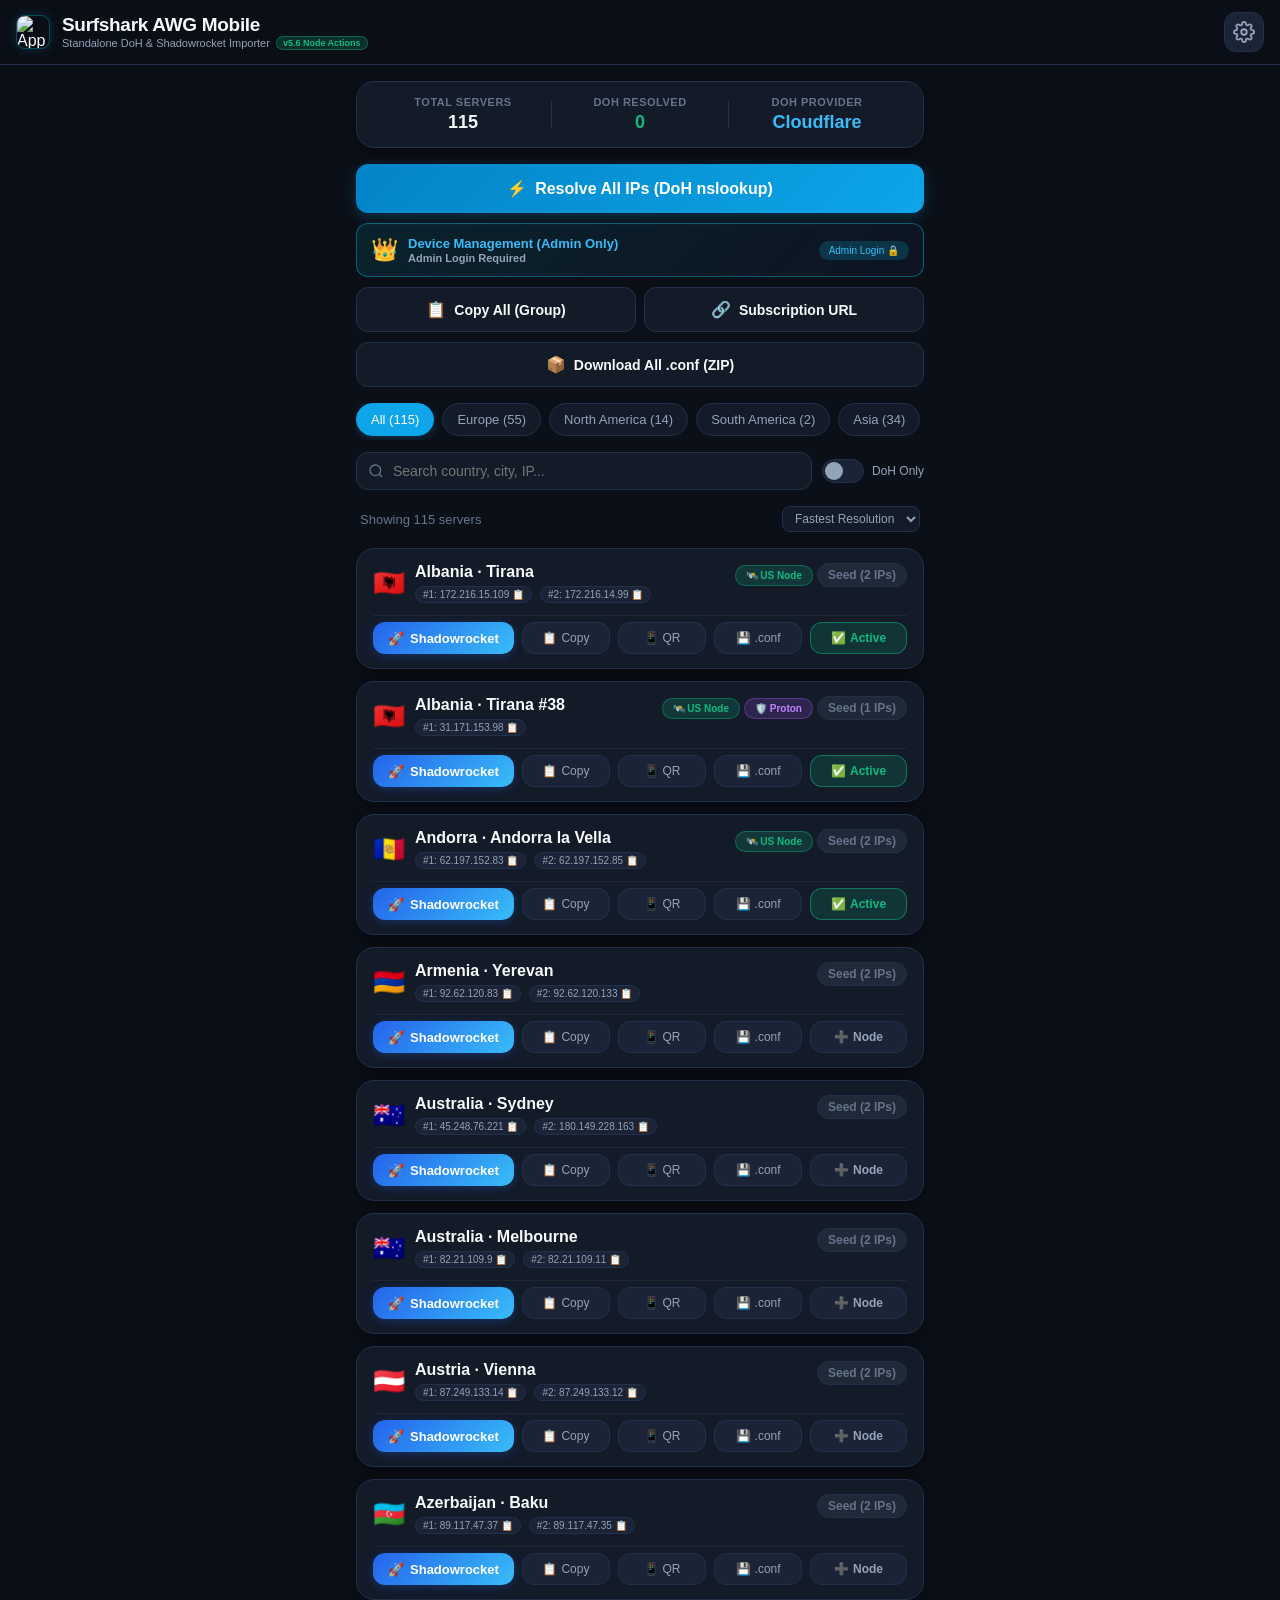
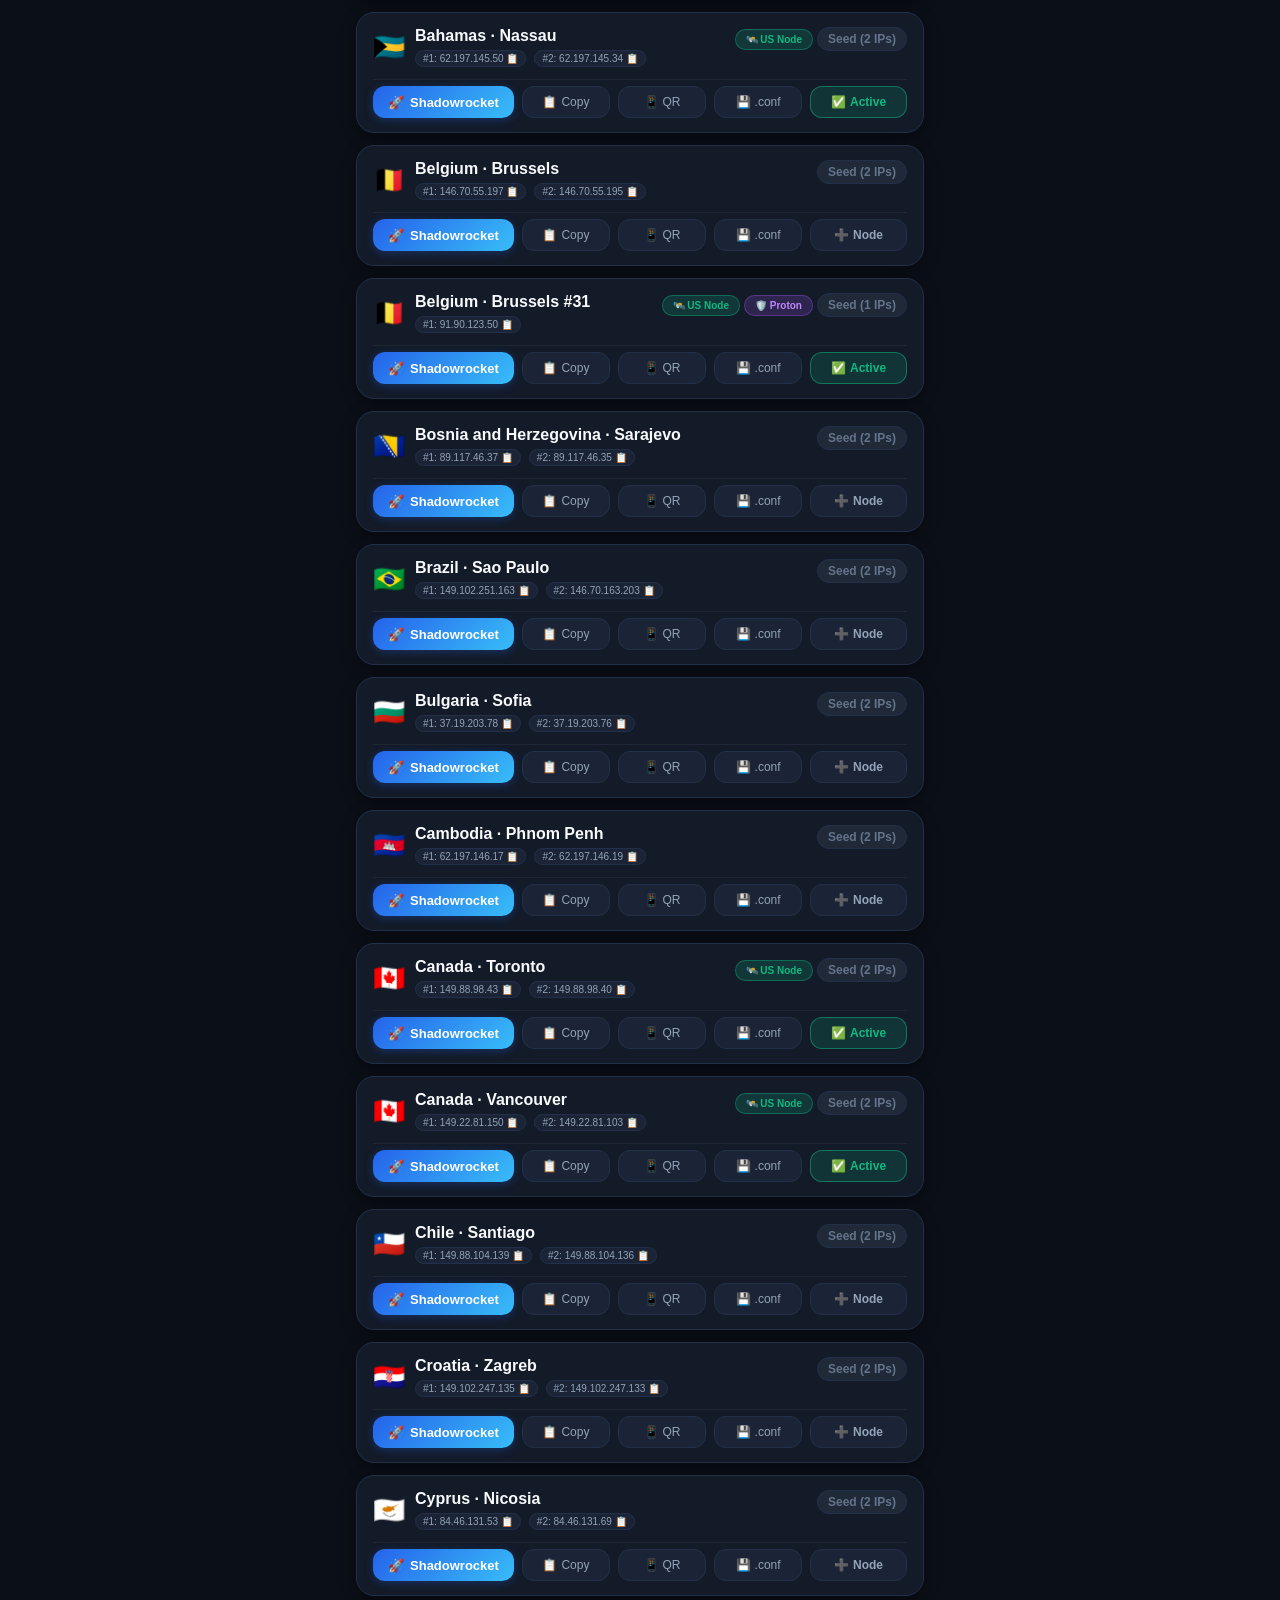
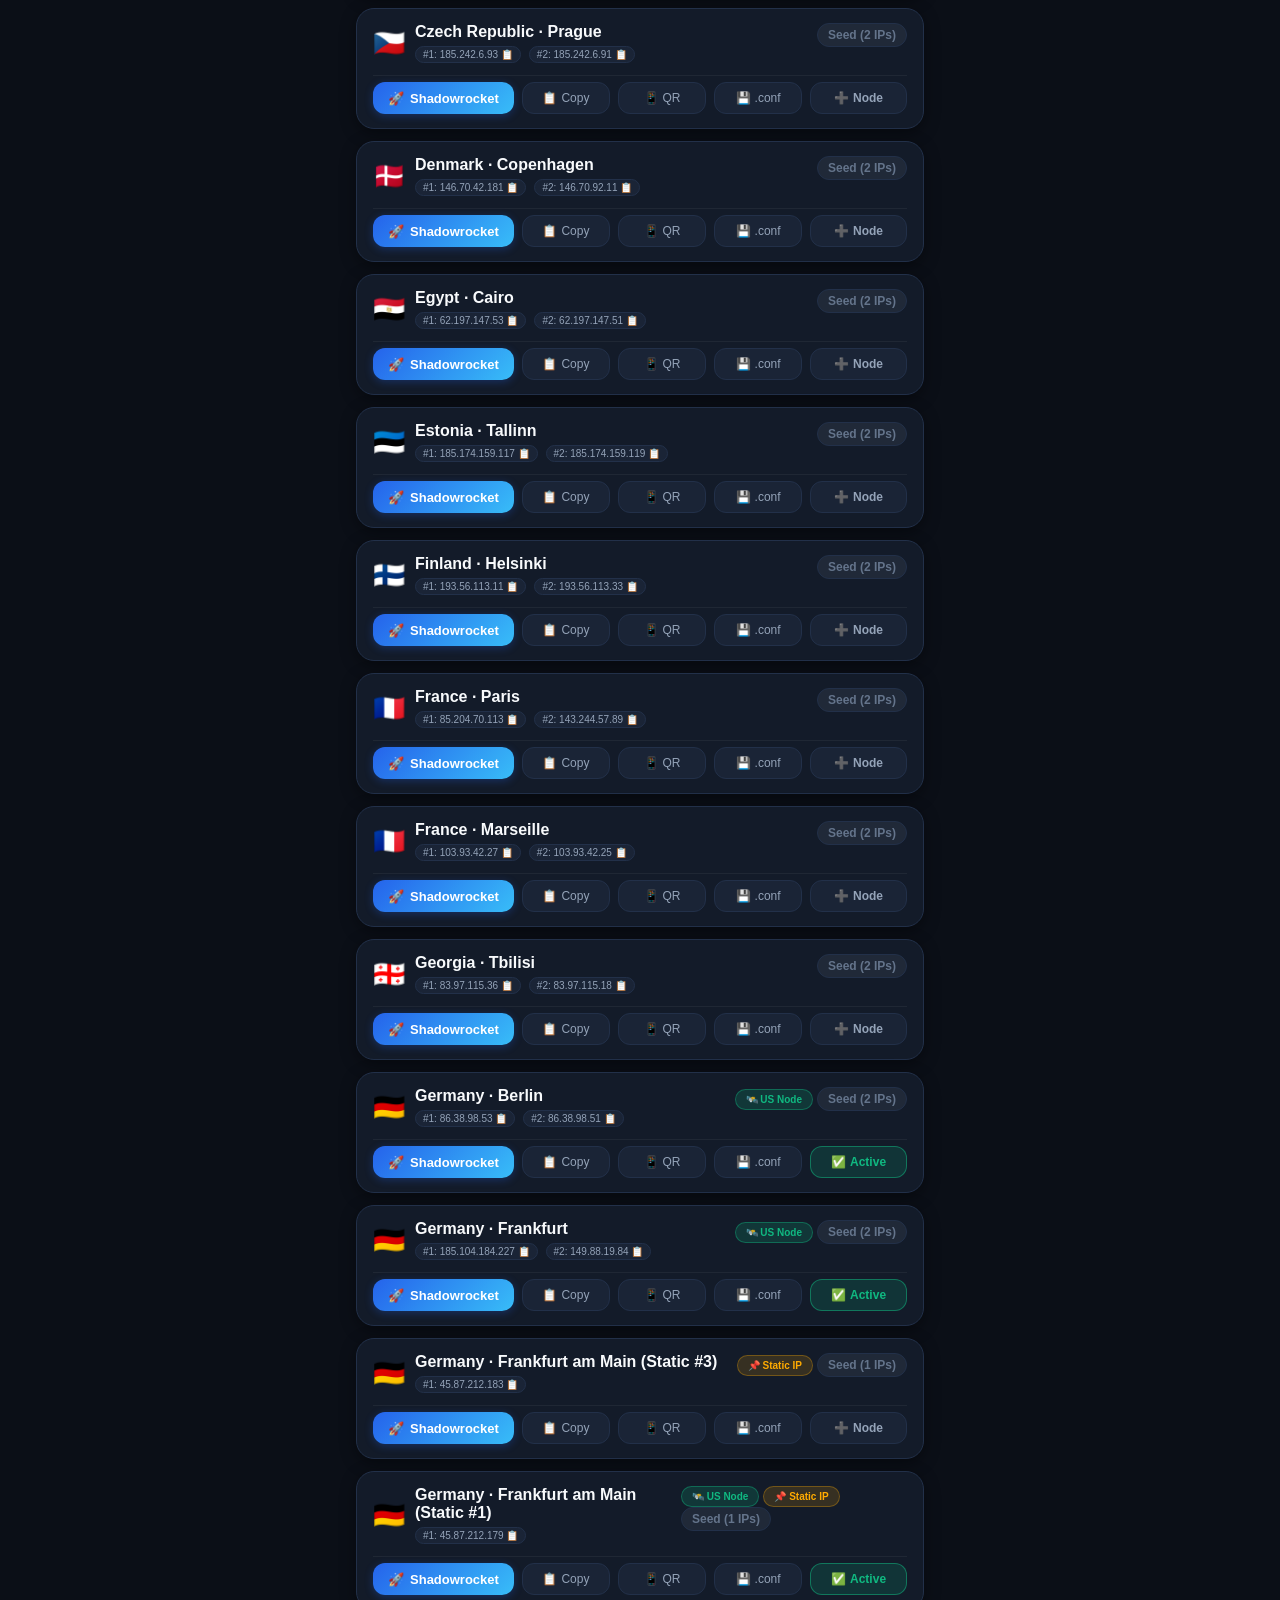
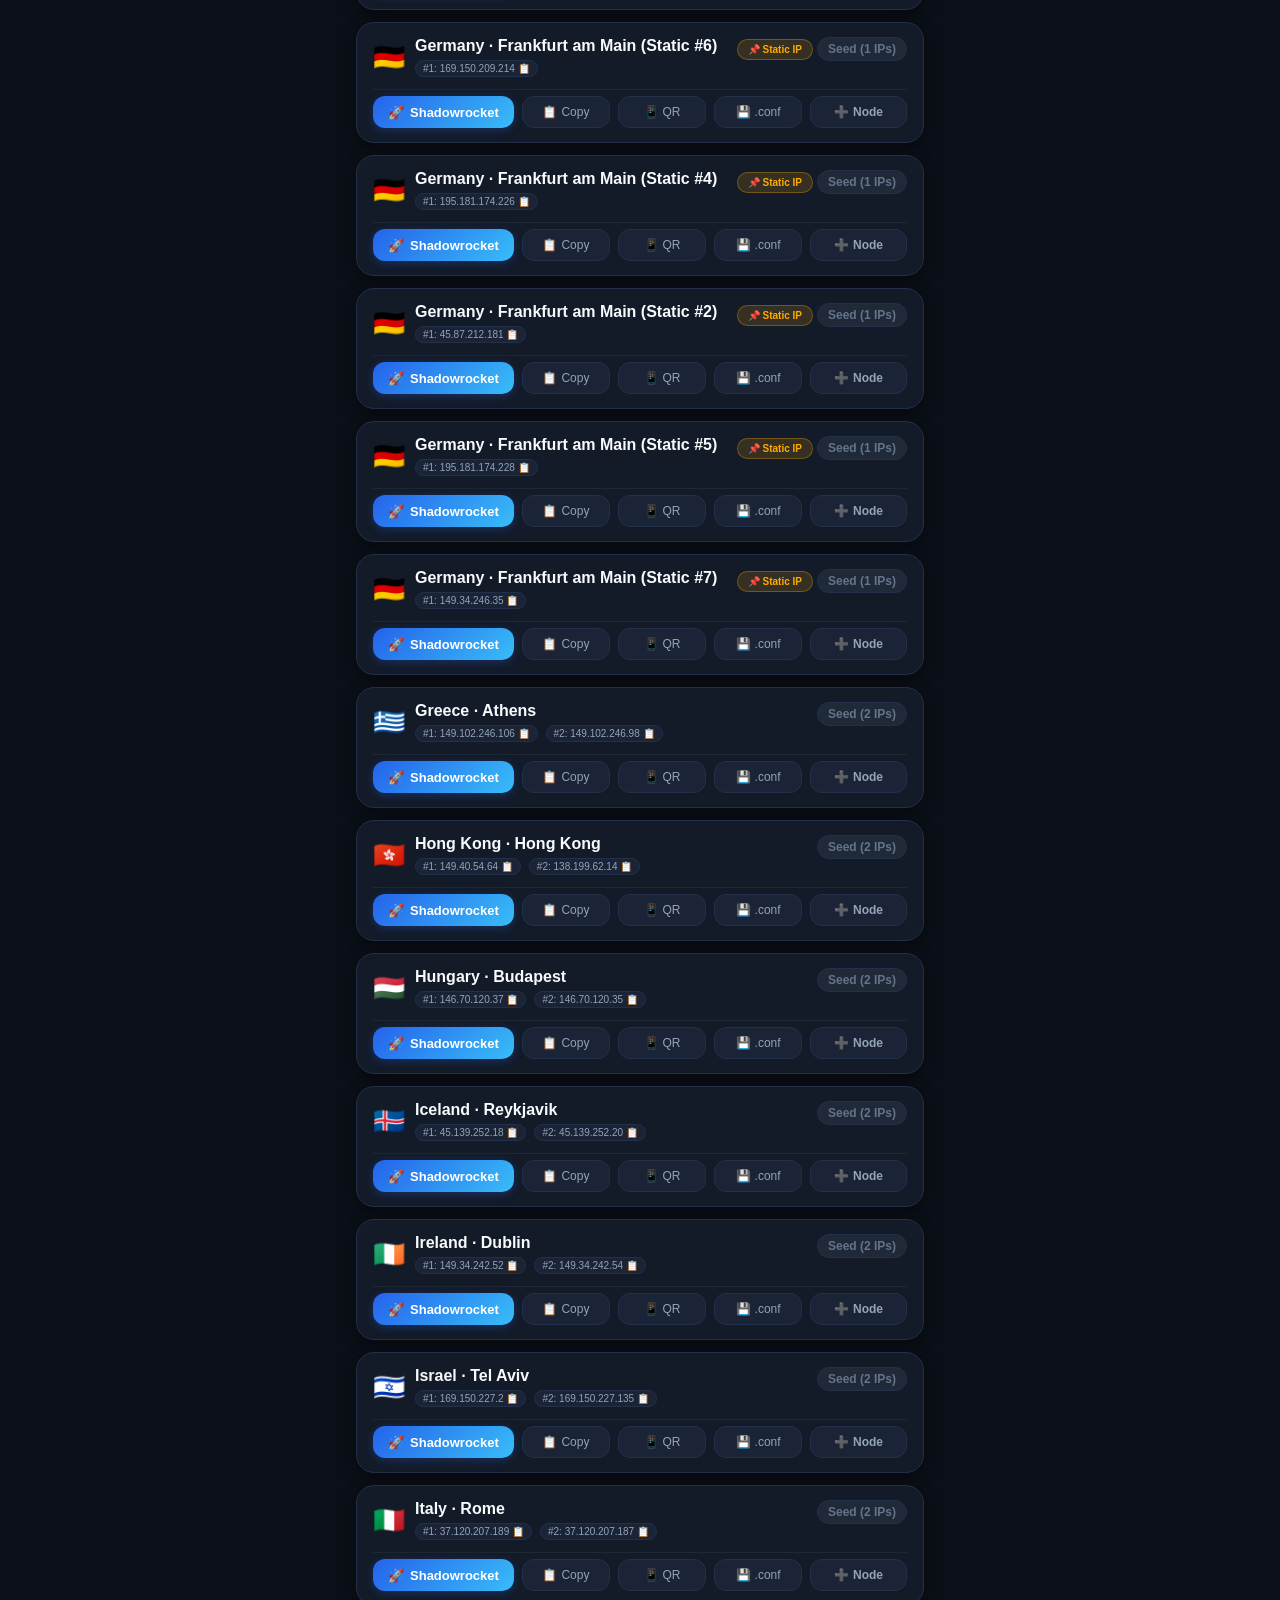
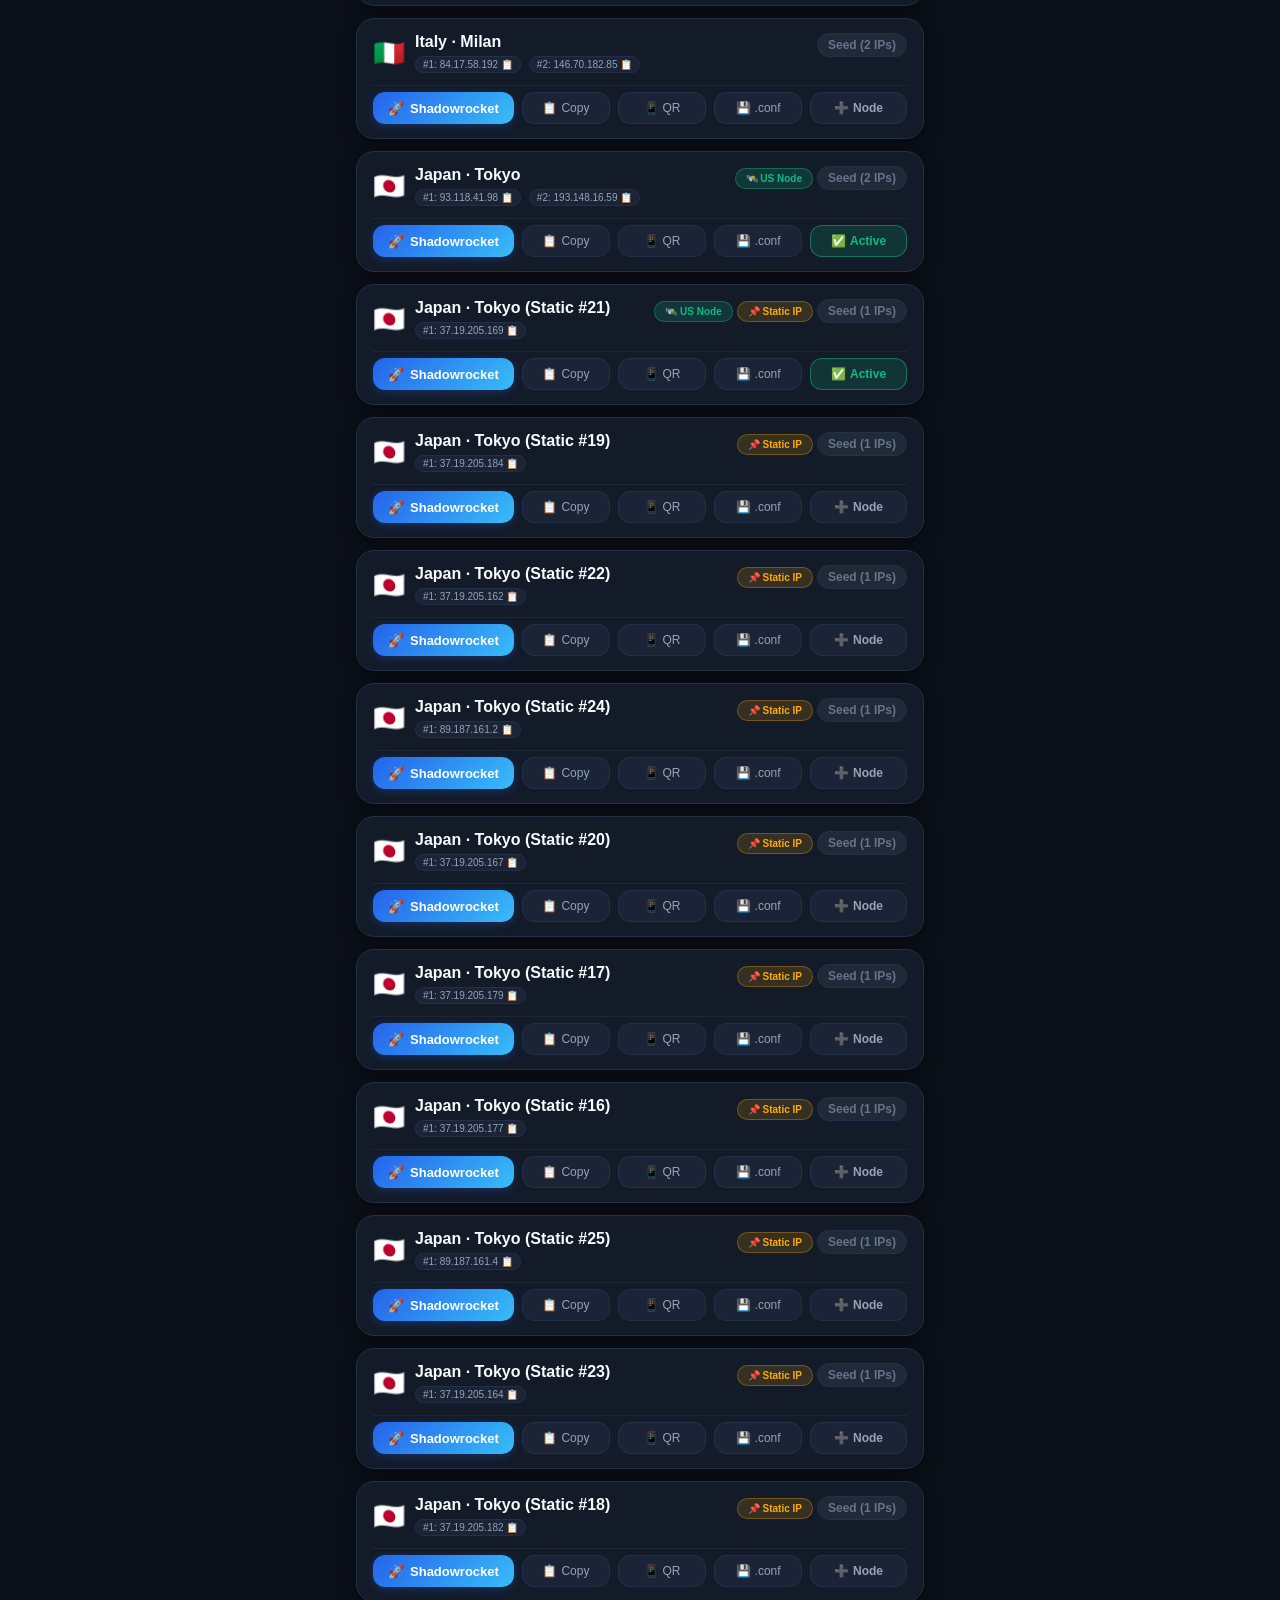
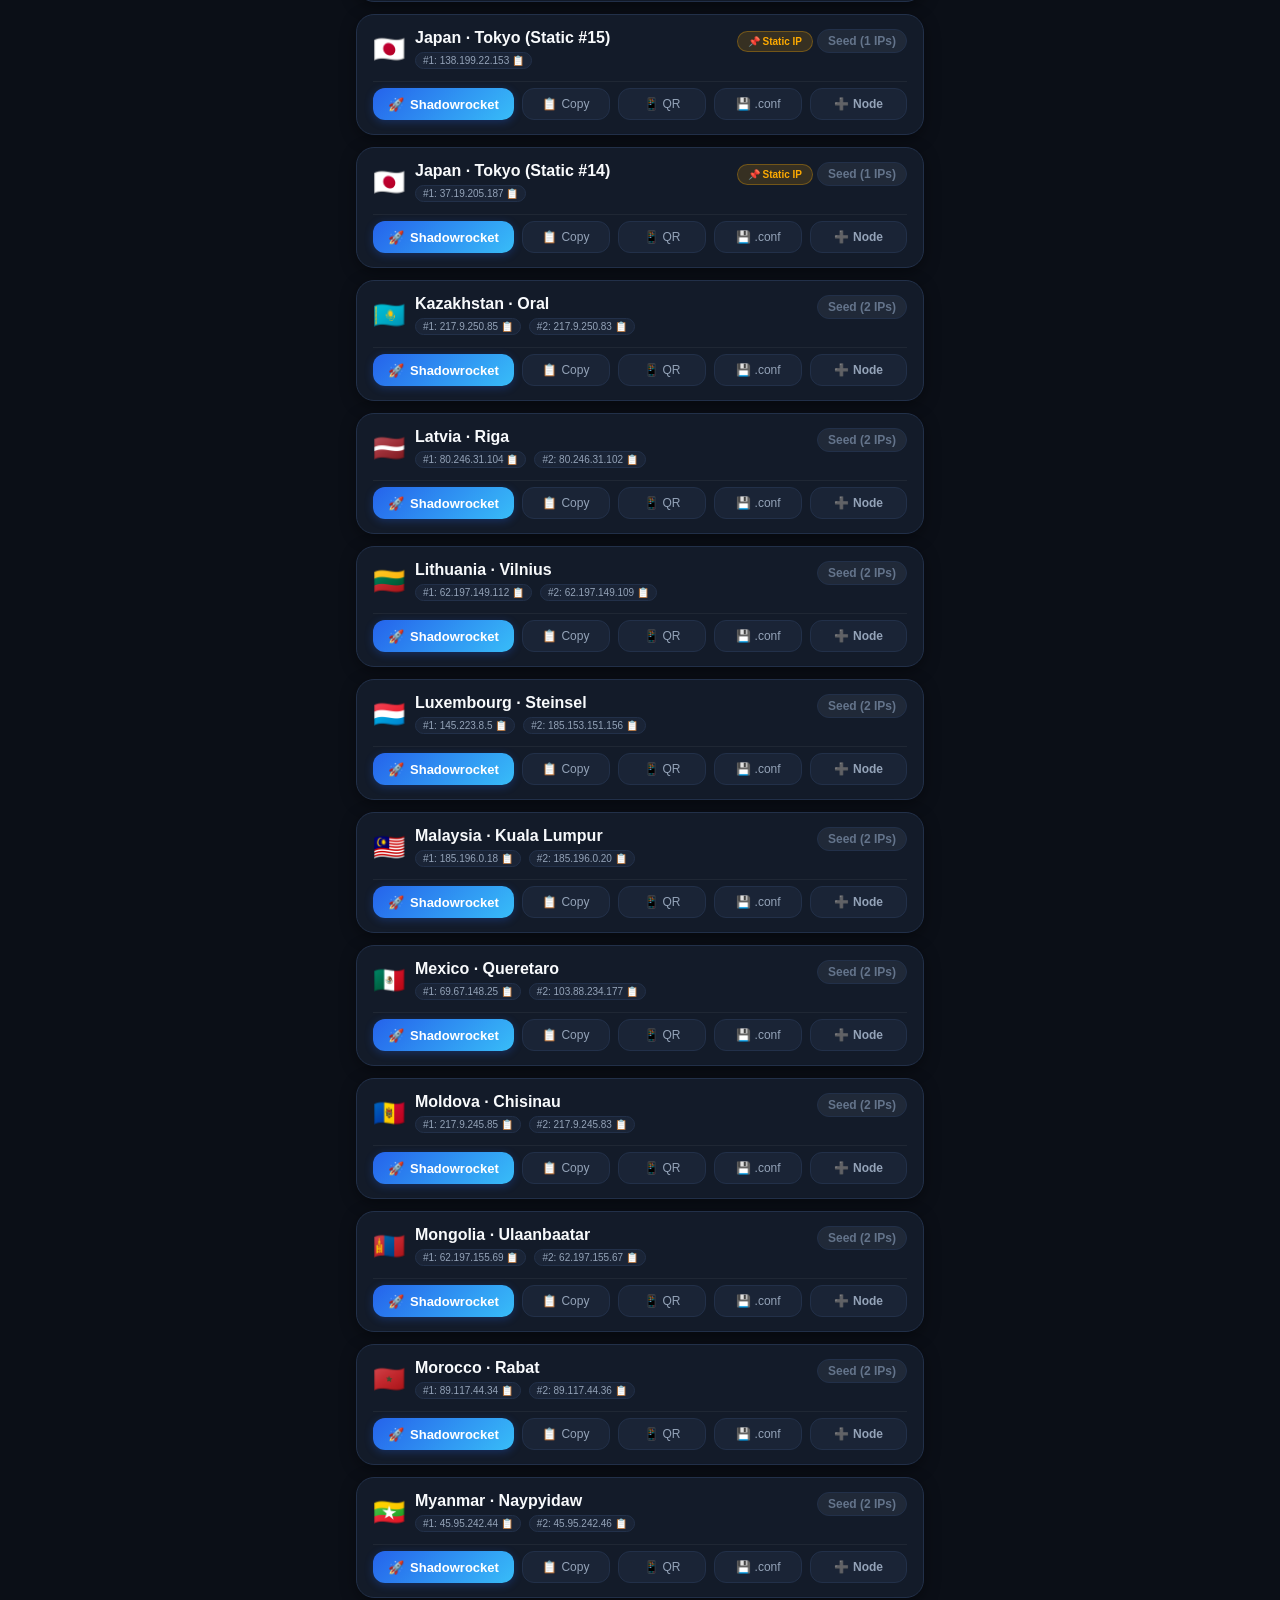
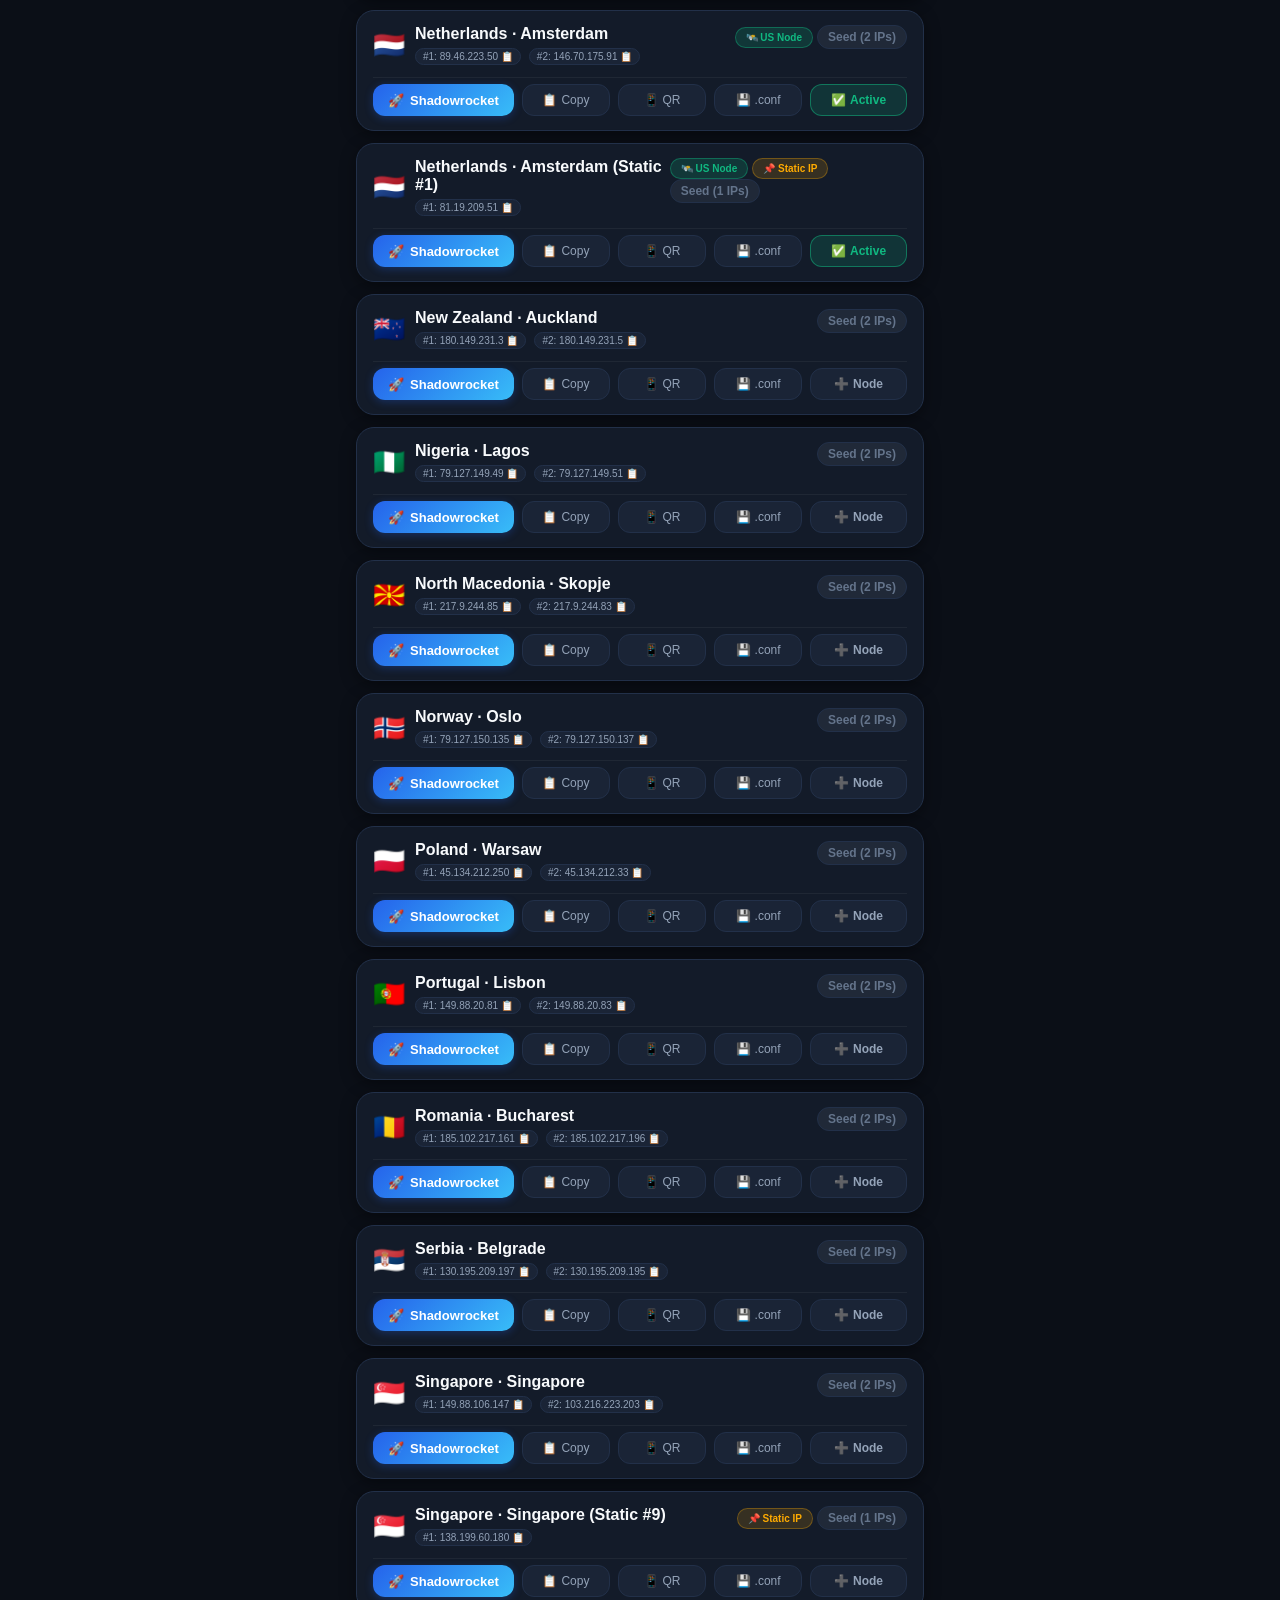
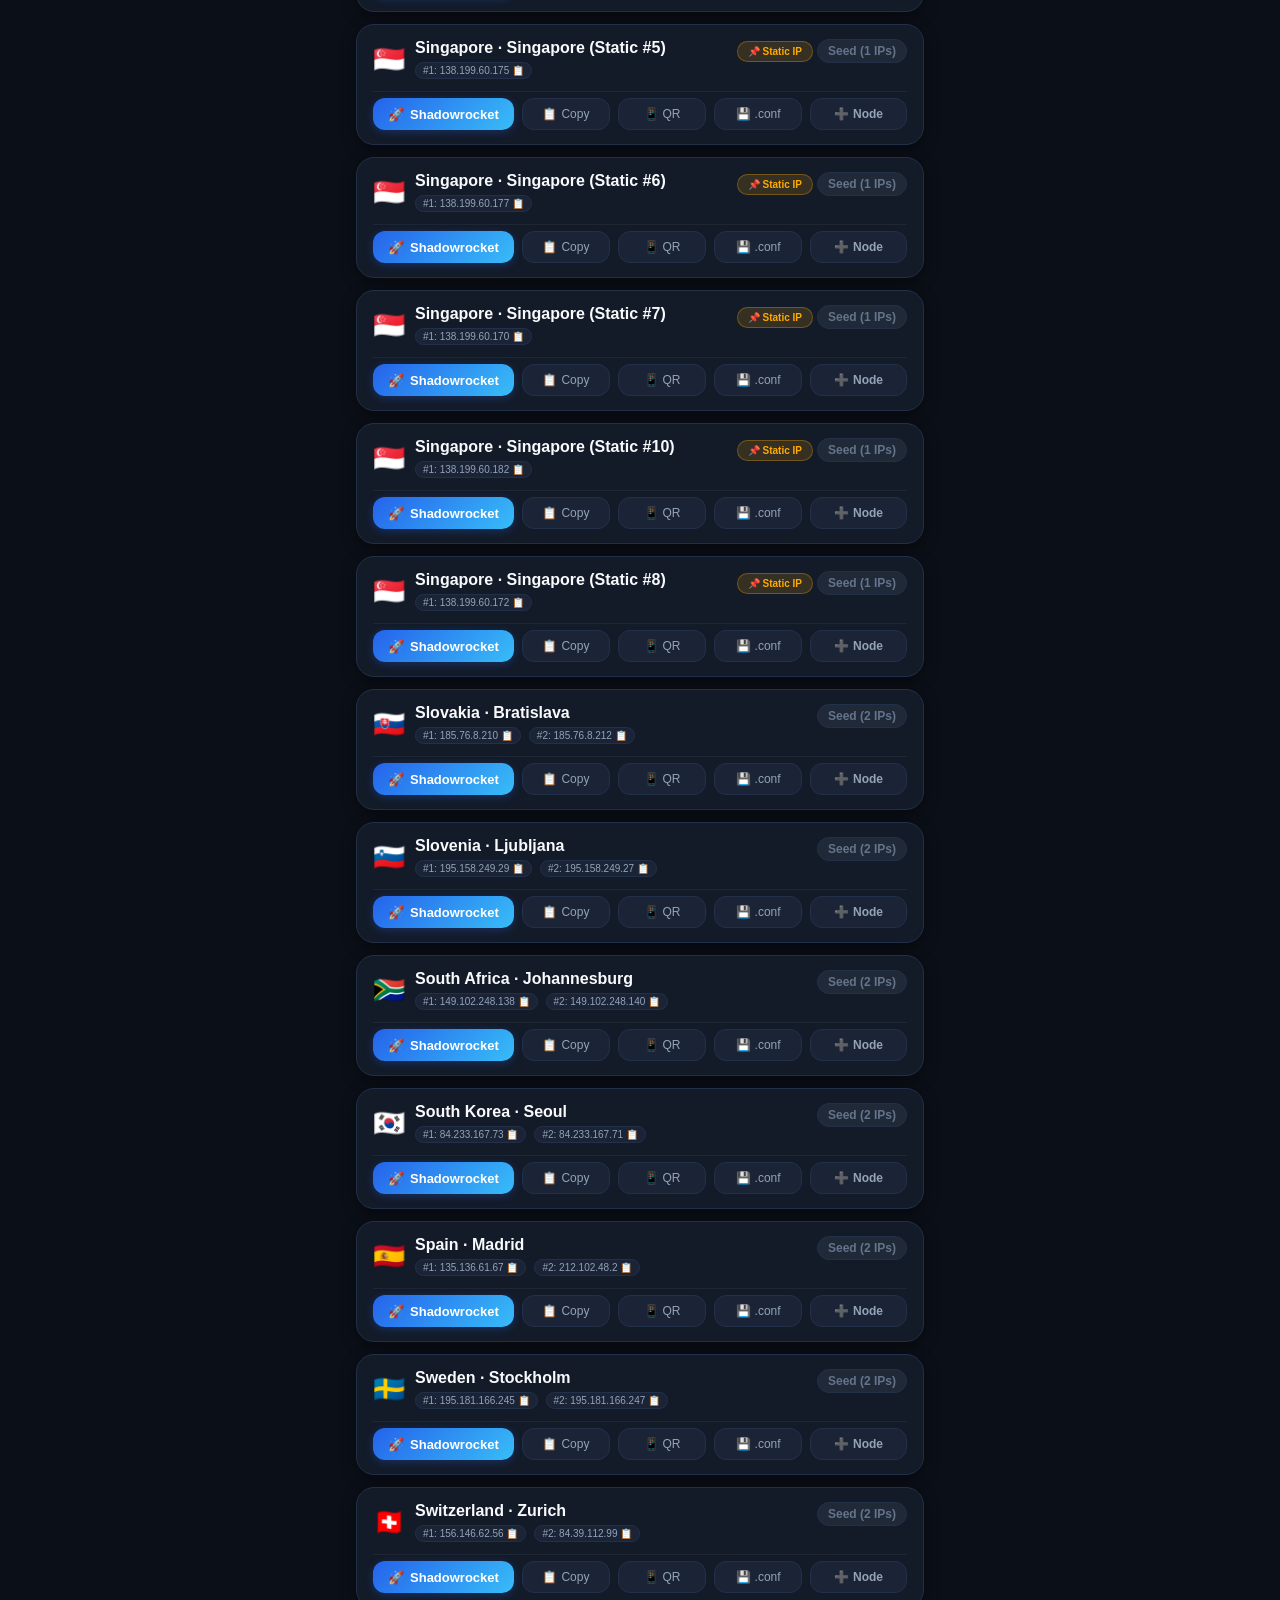
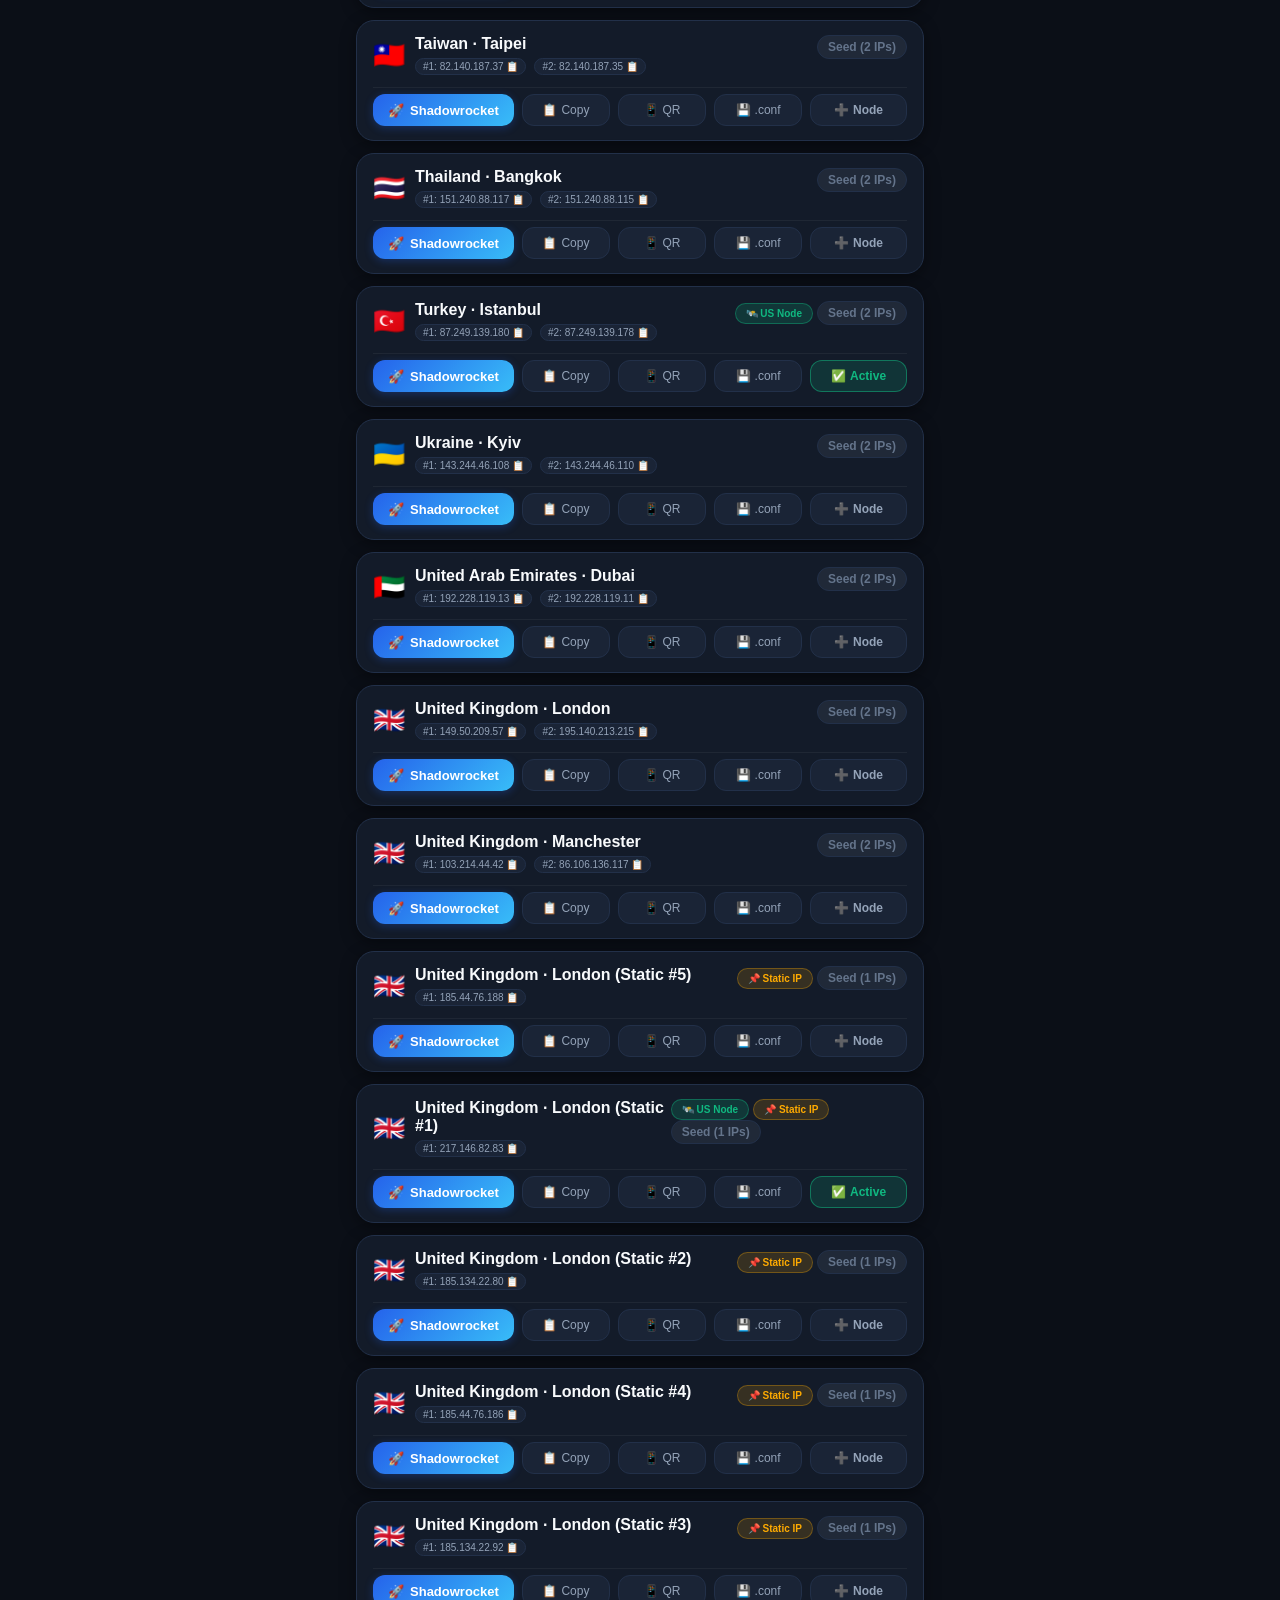
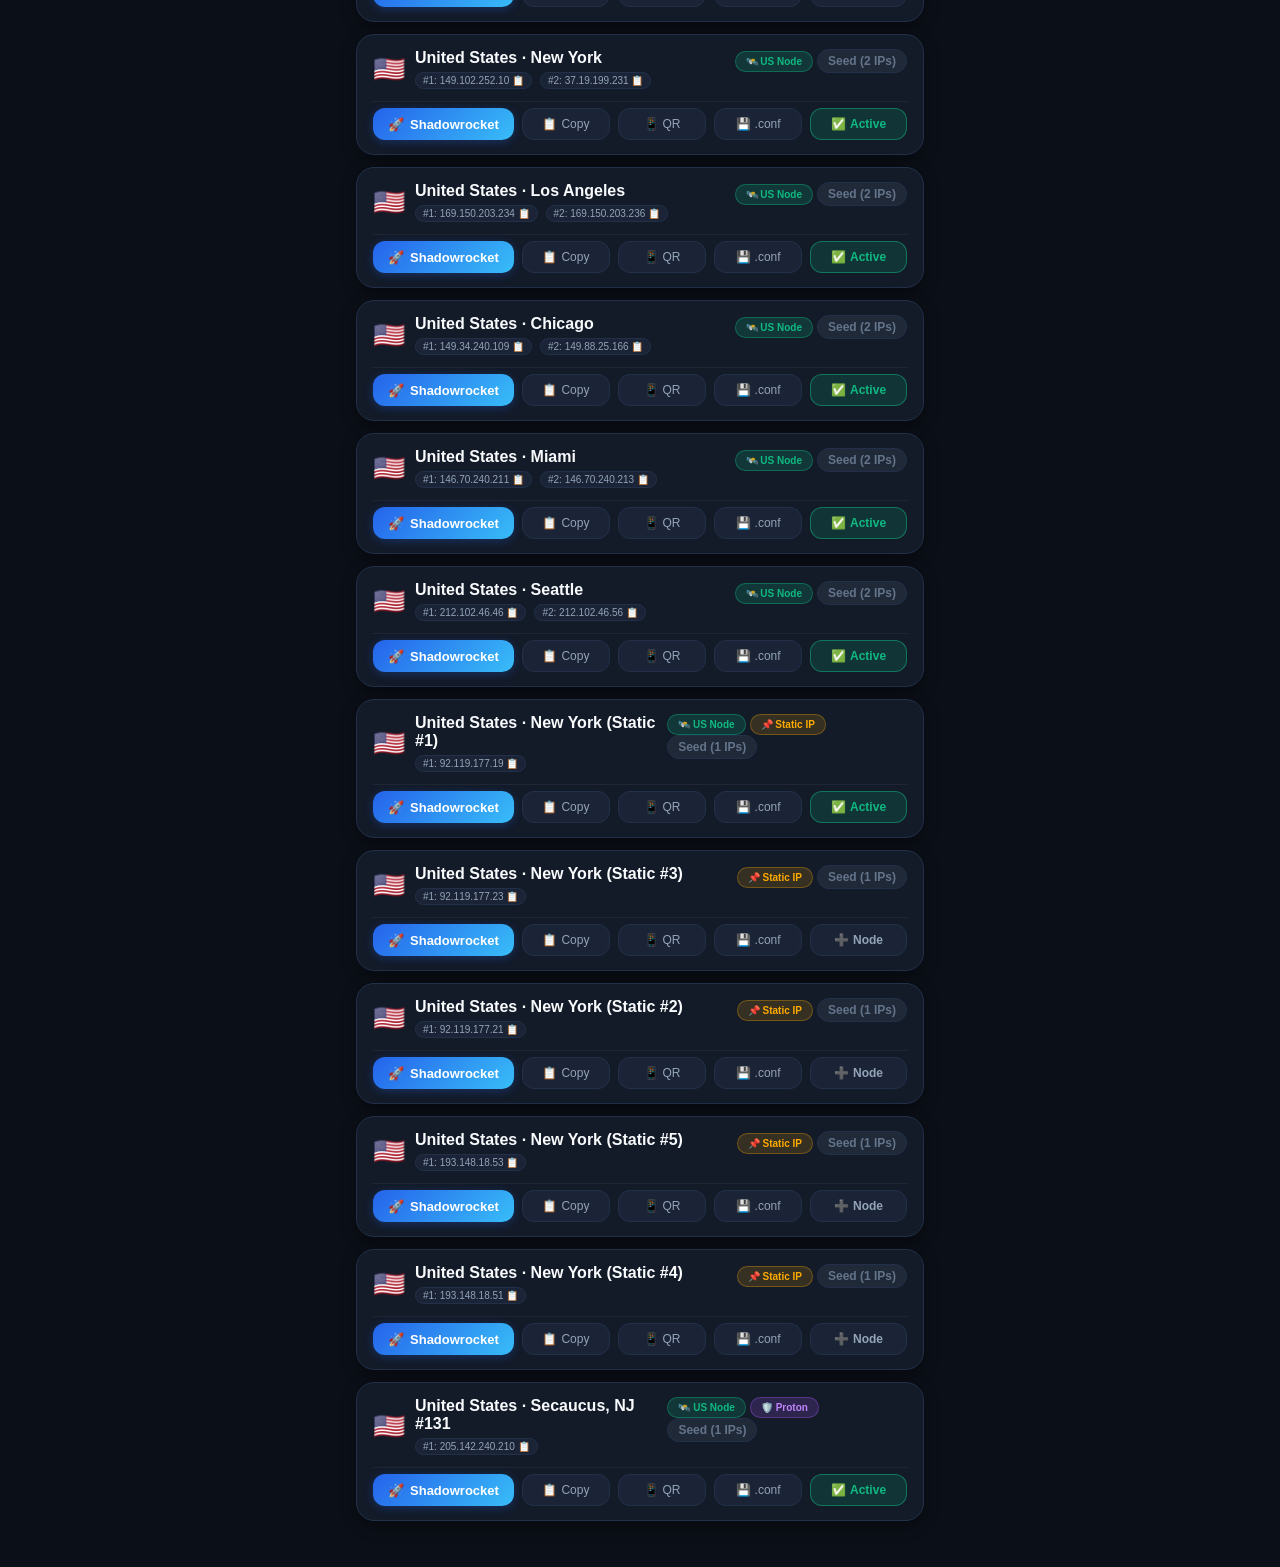
==== commit 512d8eeb: "chore(auto): update DoH resolved IPs and subscription nodes [skip ci]" ====
--- a/templates/index.html
+++ b/templates/index.html
@@ -2144,7 +2144,7 @@
 
     <script>
     // Embedded Seed Catalog of 76 Surfshark Clusters
-    const DEFAULT_SERVERS = [{"continent": "Europe", "country": "Albania", "country_code": "AL", "city": "Tirana", "hostname": "al-tia.prod.surfshark.com", "port": 51820, "public_key": "l8EOWPyzt/njrb74CADY4VOhns/TbUN6KFTbytHcFQw=", "resolved_ips": ["172.216.14.115", "172.216.14.117"], "secure_core": false, "port_forward": false, "server_name": "", "node_code": "al"}, {"continent": "Europe", "country": "Germany", "country_code": "DE", "city": "Berlin", "hostname": "de-ber.prod.surfshark.com", "port": 51820, "public_key": "d3ldwEjnFcbLwD1o8uC5xC3DaSNek8DGeTpOb/h/IE4=", "resolved_ips": ["86.38.98.6", "86.38.98.76"], "secure_core": false, "port_forward": false, "server_name": "", "node_code": "de"}, {"continent": "Europe", "country": "Germany", "country_code": "DE", "city": "Frankfurt", "hostname": "de-fra.prod.surfshark.com", "port": 51820, "public_key": "fJDA+OA6jzQxfRcoHfC27xz7m3C8/590fRjpntzSpGo=", "resolved_ips": ["185.104.184.195", "185.104.184.197"], "secure_core": false, "port_forward": false, "server_name": "", "node_code": "de"}, {"continent": "Europe", "country": "Netherlands", "country_code": "NL", "city": "Amsterdam", "hostname": "nl-ams.prod.surfshark.com", "port": 51820, "public_key": "Lxg3jAOKcBA9tGBtB6vEWMFl5LUEB6AwOpuniYn1cig=", "resolved_ips": ["143.244.42.89", "81.19.216.253"], "secure_core": false, "port_forward": false, "server_name": "", "node_code": "nl"}, {"continent": "Europe", "country": "United Kingdom", "country_code": "GB", "city": "London", "hostname": "uk-lon.prod.surfshark.com", "port": 51820, "public_key": "iBJRXLZwXuWWrOZE1ZrAXEKMgV/z0WjG0Tks5rnWLBI=", "resolved_ips": ["178.239.163.77", "138.199.29.177"], "secure_core": false, "port_forward": false, "server_name": "", "node_code": "gb"}, {"continent": "Europe", "country": "United Kingdom", "country_code": "GB", "city": "Manchester", "hostname": "uk-man.prod.surfshark.com", "port": 51820, "public_key": "9R8He1cP8Laf5MT58FcaEYtPW/qnN3M9MQThIXOIvHs=", "resolved_ips": ["84.39.114.155", "146.70.70.228"], "secure_core": false, "port_forward": false, "server_name": "", "node_code": "gb"}, {"continent": "Europe", "country": "France", "country_code": "FR", "city": "Paris", "hostname": "fr-par.prod.surfshark.com", "port": 51820, "public_key": "AsvLuvKKADdc67aA/vHA3vb61S6YnGGx2Pd4aP4wal8=", "resolved_ips": ["143.244.57.87", "85.204.70.87"], "secure_core": false, "port_forward": false, "server_name": "", "node_code": "fr"}, {"continent": "Europe", "country": "France", "country_code": "FR", "city": "Marseille", "hostname": "fr-mrs.prod.surfshark.com", "port": 51820, "public_key": "QYa3ZFLwWAHKiJzOcbM73K7KBE0tdJYuirbGb+uH0H0=", "resolved_ips": ["103.93.42.25", "103.93.42.27"], "secure_core": false, "port_forward": false, "server_name": "", "node_code": "fr"}, {"continent": "Europe", "country": "Switzerland", "country_code": "CH", "city": "Zurich", "hostname": "ch-zur.prod.surfshark.com", "port": 51820, "public_key": "qFuwaE8IyDbNBTNar3xAXRGaBdkTtmLh1uIGMJxTxUs=", "resolved_ips": ["89.37.173.47", "138.199.6.50"], "secure_core": false, "port_forward": false, "server_name": "", "node_code": "ch"}, {"continent": "Europe", "country": "Sweden", "country_code": "SE", "city": "Stockholm", "hostname": "se-sto.prod.surfshark.com", "port": 51820, "public_key": "oUFRc+2emXgogDVWnJF4RAzr72PyafCzMVeQOgG92lY=", "resolved_ips": ["185.76.9.55", "185.76.9.34"], "secure_core": false, "port_forward": false, "server_name": "", "node_code": "se"}, {"continent": "Europe", "country": "Norway", "country_code": "NO", "city": "Oslo", "hostname": "no-osl.prod.surfshark.com", "port": 51820, "public_key": "pXfZi2vsdd88qrnqh+bwqHG4IYD42pj3T1wCm3PIGmw=", "resolved_ips": ["146.70.103.227", "146.70.103.229"], "secure_core": false, "port_forward": false, "server_name": "", "node_code": "no"}, {"continent": "Europe", "country": "Finland", "country_code": "FI", "city": "Helsinki", "hostname": "fi-hel.prod.surfshark.com", "port": 51820, "public_key": "+nv/Z8I2VS0eRdZwkpQW3U9RmsboTz2MUF94jVg5w10=", "resolved_ips": ["193.56.113.16", "193.56.113.46"], "secure_core": false, "port_forward": false, "server_name": "", "node_code": "fi"}, {"continent": "Europe", "country": "Denmark", "country_code": "DK", "city": "Copenhagen", "hostname": "dk-cph.prod.surfshark.com", "port": 51820, "public_key": "peDjRPEdHHmo0hGootZ9f+MQCEXmziFkLhMTl2PeXRM=", "resolved_ips": ["146.70.42.157", "146.70.42.179"], "secure_core": false, "port_forward": false, "server_name": "", "node_code": "dk"}, {"continent": "Europe", "country": "Belgium", "country_code": "BE", "city": "Brussels", "hostname": "be-bru.prod.surfshark.com", "port": 51820, "public_key": "9wZOjtwuKEc0GBcvc3xJQ4Kjo8G3EMXu6zJRzbanOjc=", "resolved_ips": ["146.70.123.211", "146.70.123.213"], "secure_core": false, "port_forward": false, "server_name": "", "node_code": "be"}, {"continent": "Europe", "country": "Ireland", "country_code": "IE", "city": "Dublin", "hostname": "ie-dub.prod.surfshark.com", "port": 51820, "public_key": "TjYxodFNdGlefxnWqe9vWWJHnz3meYWWhiIJyU8rgg8=", "resolved_ips": ["149.34.242.77", "149.34.242.42"], "secure_core": false, "port_forward": false, "server_name": "", "node_code": "ie"}, {"continent": "Europe", "country": "Italy", "country_code": "IT", "city": "Rome", "hostname": "it-rom.prod.surfshark.com", "port": 51820, "public_key": "fqxSeDr7n249iywruwLMwkV3r36svPT1tLf9TJOTFAw=", "resolved_ips": ["87.101.94.107", "87.101.94.109"], "secure_core": false, "port_forward": false, "server_name": "", "node_code": "it"}, {"continent": "Europe", "country": "Italy", "country_code": "IT", "city": "Milan", "hostname": "it-mil.prod.surfshark.com", "port": 51820, "public_key": "vIMHzH5FHdVkrhOOc0u/FySVhumaLC3XUk39Wk34LnE=", "resolved_ips": ["84.17.58.197", "84.17.58.195"], "secure_core": false, "port_forward": false, "server_name": "", "node_code": "it"}, {"continent": "Europe", "country": "Spain", "country_code": "ES", "city": "Madrid", "hostname": "es-mad.prod.surfshark.com", "port": 51820, "public_key": "a30vOQfjwPzjRxGNi2dvSAMdaPHEYatR84cUjXKOwls=", "resolved_ips": ["135.136.61.75", "135.136.61.83"], "secure_core": false, "port_forward": false, "server_name": "", "node_code": "es"}, {"continent": "Europe", "country": "Portugal", "country_code": "PT", "city": "Lisbon", "hostname": "pt-lis.prod.surfshark.com", "port": 51820, "public_key": "JgYlpt7jFh0FV2QO0QQ3yFfsnqikUq977V3cObFGTQ4=", "resolved_ips": ["149.88.20.91", "149.88.20.89"], "secure_core": false, "port_forward": false, "server_name": "", "node_code": "pt"}, {"continent": "Europe", "country": "Austria", "country_code": "AT", "city": "Vienna", "hostname": "at-vie.prod.surfshark.com", "port": 51820, "public_key": "dPZe8Jq3Hu0k07MDk+Y4+AS2XHSLYalyg91TSFXRYEA=", "resolved_ips": ["89.187.168.239", "87.249.133.24"], "secure_core": false, "port_forward": false, "server_name": "", "node_code": "at"}, {"continent": "Europe", "country": "Poland", "country_code": "PL", "city": "Warsaw", "hostname": "pl-waw.prod.surfshark.com", "port": 51820, "public_key": "vBa3HK7QXietG64rHRLm085VMS2cAX2paeAaphB/SEU=", "resolved_ips": ["185.246.208.182", "45.134.212.226"], "secure_core": false, "port_forward": false, "server_name": "", "node_code": "pl"}, {"continent": "Europe", "country": "Czech Republic", "country_code": "CZ", "city": "Prague", "hostname": "cz-prg.prod.surfshark.com", "port": 51820, "public_key": "c1bfP+OBTj6WUe8NDH8d6nDTwpQicopfdkHFx3BIaSk=", "resolved_ips": ["185.242.6.117", "185.242.6.115"], "secure_core": false, "port_forward": false, "server_name": "", "node_code": "cz"}, {"continent": "Europe", "country": "Slovakia", "country_code": "SK", "city": "Bratislava", "hostname": "sk-bts.prod.surfshark.com", "port": 51820, "public_key": "T5b7+uwUFqN5r1WsfBXURpSnYCYRLFAVreKkIQHGOlw=", "resolved_ips": ["185.76.8.210", "185.76.8.212"], "secure_core": false, "port_forward": false, "server_name": "", "node_code": "sk"}, {"continent": "Europe", "country": "Hungary", "country_code": "HU", "city": "Budapest", "hostname": "hu-bud.prod.surfshark.com", "port": 51820, "public_key": "Pk3+iZNP0uWkDTSmEHlUeSA3WyiFXLXgYgAQ5wNyIBk=", "resolved_ips": ["79.127.182.4", "79.127.182.2"], "secure_core": false, "port_forward": false, "server_name": "", "node_code": "hu"}, {"continent": "Europe", "country": "Romania", "country_code": "RO", "city": "Bucharest", "hostname": "ro-buc.prod.surfshark.com", "port": 51820, "public_key": "uRT3uSAUwvm7Rp+s3n5V9JibsKHKAZ/8+SU3psG8QxI=", "resolved_ips": ["169.150.199.169", "169.150.199.167"], "secure_core": false, "port_forward": false, "server_name": "", "node_code": "ro"}, {"continent": "Europe", "country": "Bulgaria", "country_code": "BG", "city": "Sofia", "hostname": "bg-sof.prod.surfshark.com", "port": 51820, "public_key": "LQFiCiZcPEoYasKRLbCfXp2fYYsj8wiMr/L9u6hYqSo=", "resolved_ips": ["156.146.55.196", "156.146.55.194"], "secure_core": false, "port_forward": false, "server_name": "", "node_code": "bg"}, {"continent": "Europe", "country": "Greece", "country_code": "GR", "city": "Athens", "hostname": "gr-ath.prod.surfshark.com", "port": 51820, "public_key": "bXnjQGLhuauvBMg51YIAhwX40YqNL2ImyEub5DpHaBk=", "resolved_ips": ["79.127.181.166", "79.127.181.182"], "secure_core": false, "port_forward": false, "server_name": "", "node_code": "gr"}, {"continent": "Europe", "country": "Cyprus", "country_code": "CY", "city": "Nicosia", "hostname": "cy-nic.prod.surfshark.com", "port": 51820, "public_key": "kEAQgNChxGgrzoKPpCPFJKh0L1/5rXIq08KSY4g26zY=", "resolved_ips": ["84.46.131.69", "84.46.131.53"], "secure_core": false, "port_forward": false, "server_name": "", "node_code": "cy"}, {"continent": "Europe", "country": "Croatia", "country_code": "HR", "city": "Zagreb", "hostname": "hr-zag.prod.surfshark.com", "port": 51820, "public_key": "nIQmC5T4H0HX4yA2u/Z5rrbLQDAOLA+kFCdt8S94xXg=", "resolved_ips": ["149.102.247.141", "149.102.247.143"], "secure_core": false, "port_forward": false, "server_name": "", "node_code": "hr"}, {"continent": "Europe", "country": "Slovenia", "country_code": "SI", "city": "Ljubljana", "hostname": "si-lju.prod.surfshark.com", "port": 51820, "public_key": "yPdmxOfzm06fotkt/dlaAiyxWPaWfCuDPaUljNx+c38=", "resolved_ips": ["195.158.249.25", "195.158.249.23"], "secure_core": false, "port_forward": false, "server_name": "", "node_code": "si"}, {"continent": "Europe", "country": "Serbia", "country_code": "RS", "city": "Belgrade", "hostname": "rs-beg.prod.surfshark.com", "port": 51820, "public_key": "A3vmr6/umw5sP8anxNyipgi5oEnOnZdqB1K/cbQpMiI=", "resolved_ips": ["130.195.209.195", "130.195.209.197"], "secure_core": false, "port_forward": false, "server_name": "", "node_code": "rs"}, {"continent": "Europe", "country": "Bosnia and Herzegovina", "country_code": "BA", "city": "Sarajevo", "hostname": "ba-sjj.prod.surfshark.com", "port": 51820, "public_key": "hsm/ps/uxcsVNzT3OmV/l7ZWv+TRIS+IM+N6/nTymkw=", "resolved_ips": ["89.117.46.53", "89.117.46.51"], "secure_core": false, "port_forward": false, "server_name": "", "node_code": "ba"}, {"continent": "Europe", "country": "North Macedonia", "country_code": "MK", "city": "Skopje", "hostname": "mk-skp.prod.surfshark.com", "port": 51820, "public_key": "dZNq48noPkey9rwSbAU+masbafpDSaAmtAMaP+gzLxA=", "resolved_ips": ["217.9.244.85", "217.9.244.83"], "secure_core": false, "port_forward": false, "server_name": "", "node_code": "mk"}, {"continent": "Europe", "country": "Estonia", "country_code": "EE", "city": "Tallinn", "hostname": "ee-tll.prod.surfshark.com", "port": 51820, "public_key": "CsdrT+WfcMRPhrOWgZeHj9DQiQtJfYFci94K5ztjr2E=", "resolved_ips": ["185.174.159.115", "185.174.159.113"], "secure_core": false, "port_forward": false, "server_name": "", "node_code": "ee"}, {"continent": "Europe", "country": "Latvia", "country_code": "LV", "city": "Riga", "hostname": "lv-rig.prod.surfshark.com", "port": 51820, "public_key": "EmghYf9rIpwOQ0uIjIxgCXs/WwHJthNvPIv5iKseE3A=", "resolved_ips": ["159.148.58.14", "159.148.58.12"], "secure_core": false, "port_forward": false, "server_name": "", "node_code": "lv"}, {"continent": "Europe", "country": "Lithuania", "country_code": "LT", "city": "Vilnius", "hostname": "lt-vno.prod.surfshark.com", "port": 51820, "public_key": "pC7xJD56uFFJ7qHpe3XvXXhjwZcoMco09ySHOg4h+iA=", "resolved_ips": ["62.197.149.103", "62.197.149.105"], "secure_core": false, "port_forward": false, "server_name": "", "node_code": "lt"}, {"continent": "Europe", "country": "Moldova", "country_code": "MD", "city": "Chisinau", "hostname": "md-chi.prod.surfshark.com", "port": 51820, "public_key": "4Exn42t337sxoBzYHxgmDBNq+AhTYz6nvEj98TWY50Y=", "resolved_ips": ["217.9.245.85", "217.9.245.83"], "secure_core": false, "port_forward": false, "server_name": "", "node_code": "md"}, {"continent": "Europe", "country": "Ukraine", "country_code": "UA", "city": "Kyiv", "hostname": "ua-iev.prod.surfshark.com", "port": 51820, "public_key": "wy+PhWBP715KfBrsQR4P3JUalYc9a77FmZWQinwYLmo=", "resolved_ips": ["143.244.46.113", "143.244.46.226"], "secure_core": false, "port_forward": false, "server_name": "", "node_code": "ua"}, {"continent": "Europe", "country": "Iceland", "country_code": "IS", "city": "Reykjavik", "hostname": "is-rkv.prod.surfshark.com", "port": 51820, "public_key": "d0m2sIa0JGcxCBvoWDU77SjmPoiWI/oKoX1TL2f2fTA=", "resolved_ips": ["45.139.252.22", "45.139.252.24"], "secure_core": false, "port_forward": false, "server_name": "", "node_code": "is"}, {"continent": "Europe", "country": "Luxembourg", "country_code": "LU", "city": "Steinsel", "hostname": "lu-ste.prod.surfshark.com", "port": 51820, "public_key": "68JVBL/M2AYQ9gYHtcpmZ6Pl+ayhJjTL2sr6Ej1VEFg=", "resolved_ips": ["185.153.151.141", "185.153.151.139"], "secure_core": false, "port_forward": false, "server_name": "", "node_code": "lu"}, {"continent": "Europe", "country": "Turkey", "country_code": "TR", "city": "Istanbul", "hostname": "tr-ist.prod.surfshark.com", "port": 51820, "public_key": "sF/TlxU9XaDN3QQBT/lu2Pw9qpD3XpDqLBfInBtff2A=", "resolved_ips": ["45.136.155.53", "45.136.155.55"], "secure_core": false, "port_forward": false, "server_name": "", "node_code": "tr"}, {"continent": "Asia", "country": "Armenia", "country_code": "AM", "city": "Yerevan", "hostname": "am-evn.prod.surfshark.com", "port": 51820, "public_key": "B+aSYrw7JSq7b60uK0nrMQGCiJ48QwiUp/aoRpYX2lU=", "resolved_ips": ["92.62.120.101", "92.62.120.99"], "secure_core": false, "port_forward": false, "server_name": "", "node_code": "am"}, {"continent": "Asia", "country": "Azerbaijan", "country_code": "AZ", "city": "Baku", "hostname": "az-bak.prod.surfshark.com", "port": 51820, "public_key": "pvWYTFxIpqo25NGTertIIWnccS/sUQ6fIkqd8XJYzEI=", "resolved_ips": ["89.117.47.51", "89.117.47.53"], "secure_core": false, "port_forward": false, "server_name": "", "node_code": "az"}, {"continent": "Asia", "country": "Georgia", "country_code": "GE", "city": "Tbilisi", "hostname": "ge-tbs.prod.surfshark.com", "port": 51820, "public_key": "L79E4IoaVZBXOyoMM82TvUIbiKlloRbUnT8R2Cl3PVM=", "resolved_ips": ["83.97.115.20", "83.97.115.34"], "secure_core": false, "port_forward": false, "server_name": "", "node_code": "ge"}, {"continent": "Asia", "country": "Kazakhstan", "country_code": "KZ", "city": "Oral", "hostname": "kz-ura.prod.surfshark.com", "port": 51820, "public_key": "c8SPrUWVMjSm3xdZRF4eg57sdEo2TFmBDVKP+A+quHM=", "resolved_ips": ["217.9.250.99", "217.9.250.101"], "secure_core": false, "port_forward": false, "server_name": "", "node_code": "kz"}, {"continent": "Asia", "country": "United Arab Emirates", "country_code": "AE", "city": "Dubai", "hostname": "ae-dub.prod.surfshark.com", "port": 51820, "public_key": "6dZGkg0iAMgQuOCGknAgBAqDEeJeBQ4Of5eblO4aNC8=", "resolved_ips": ["192.228.119.11", "192.228.119.13"], "secure_core": false, "port_forward": false, "server_name": "", "node_code": "ae"}, {"continent": "Asia", "country": "Israel", "country_code": "IL", "city": "Tel Aviv", "hostname": "il-tlv.prod.surfshark.com", "port": 51820, "public_key": "ZEG2fUrtohnVePblUlDM6wyyeTobzsABnMjTTFmqNUE=", "resolved_ips": ["169.150.227.147", "169.150.227.140"], "secure_core": false, "port_forward": false, "server_name": "", "node_code": "il"}, {"continent": "Asia", "country": "Singapore", "country_code": "SG", "city": "Singapore", "hostname": "sg-sng.prod.surfshark.com", "port": 51820, "public_key": "MGfgkhJsMVMTO33h1wr76+z6gQr/93VcGdClfbaPsnU=", "resolved_ips": ["149.34.253.148", "89.187.163.217"], "secure_core": false, "port_forward": false, "server_name": "", "node_code": "sg"}, {"continent": "Asia", "country": "Japan", "country_code": "JP", "city": "Tokyo", "hostname": "jp-tok.prod.surfshark.com", "port": 51820, "public_key": "YJSjrc/WWOjQUyUi4iYcHb7LsWWoCY+2fK8/8VtC/BY=", "resolved_ips": ["193.148.16.123", "82.26.195.26"], "secure_core": false, "port_forward": false, "server_name": "", "node_code": "jp"}, {"continent": "Asia", "country": "South Korea", "country_code": "KR", "city": "Seoul", "hostname": "kr-seo.prod.surfshark.com", "port": 51820, "public_key": "bD/m2mdKxJXG2wTkLsmWpiW8xZwkDdrrrwC44auOhQg=", "resolved_ips": ["61.97.248.16", "61.97.248.14"], "secure_core": false, "port_forward": false, "server_name": "", "node_code": "kr"}, {"continent": "Asia", "country": "Hong Kong", "country_code": "HK", "city": "Hong Kong", "hostname": "hk-hkg.prod.surfshark.com", "port": 51820, "public_key": "JYHdktdtuM7inbtsxRKSDpnBVTWQ5+QLZ/cWWmf4VRg=", "resolved_ips": ["156.146.45.202", "156.146.45.198"], "secure_core": false, "port_forward": false, "server_name": "", "node_code": "hk"}, {"continent": "Asia", "country": "Taiwan", "country_code": "TW", "city": "Taipei", "hostname": "tw-tai.prod.surfshark.com", "port": 51820, "public_key": "P0vaGUOUE7V5bbGOYY2WgQeZnTZEHvIr+dfebU7W4Ao=", "resolved_ips": ["89.117.42.101", "82.140.187.20"], "secure_core": false, "port_forward": false, "server_name": "", "node_code": "tw"}, {"continent": "Asia", "country": "Malaysia", "country_code": "MY", "city": "Kuala Lumpur", "hostname": "my-kul.prod.surfshark.com", "port": 51820, "public_key": "AS84LXlJfgBwGHc70MvtGRxsMqNNucZ2pNOBayJUm04=", "resolved_ips": ["202.176.4.54", "202.176.4.52"], "secure_core": false, "port_forward": false, "server_name": "", "node_code": "my"}, {"continent": "Asia", "country": "Thailand", "country_code": "TH", "city": "Bangkok", "hostname": "th-bkk.prod.surfshark.com", "port": 51820, "public_key": "OoFY46j/w4uQFyFu/OQ/h3x+ymJ1DJ4UR1fwGNxOxk0=", "resolved_ips": ["151.240.88.99", "151.240.88.101"], "secure_core": false, "port_forward": false, "server_name": "", "node_code": "th"}, {"continent": "Oceania", "country": "Australia", "country_code": "AU", "city": "Sydney", "hostname": "au-syd.prod.surfshark.com", "port": 51820, "public_key": "Y5KM9kHdM0upMsIJWUQquOY1RgkWX69AHw/Dl5KyIk4=", "resolved_ips": ["180.149.228.173", "180.149.228.165"], "secure_core": false, "port_forward": false, "server_name": "", "node_code": "au"}, {"continent": "Oceania", "country": "Australia", "country_code": "AU", "city": "Melbourne", "hostname": "au-mel.prod.surfshark.com", "port": 51820, "public_key": "yYX9yLjHOSWVAsaujcIVWAxF9wYMmHupG1RtJk+u21o=", "resolved_ips": ["103.192.80.221", "103.192.80.219"], "secure_core": false, "port_forward": false, "server_name": "", "node_code": "au"}, {"continent": "Oceania", "country": "New Zealand", "country_code": "NZ", "city": "Auckland", "hostname": "nz-akl.prod.surfshark.com", "port": 51820, "public_key": "xv8P19y0m9ojrLelCaPzGtaVv7tlPzLgZxvAD7lpYDg=", "resolved_ips": ["62.93.164.243", "62.93.164.226"], "secure_core": false, "port_forward": false, "server_name": "", "node_code": "nz"}, {"continent": "North America", "country": "United States", "country_code": "US", "city": "New York", "hostname": "us-nyc.prod.surfshark.com", "port": 51820, "public_key": "rhuoCmHdyYrh0zW3J0YXZK4aN3It7DD26TXlACuWnwU=", "resolved_ips": ["194.54.144.90", "194.33.45.106"], "secure_core": false, "port_forward": false, "server_name": "", "node_code": "us"}, {"continent": "North America", "country": "United States", "country_code": "US", "city": "Los Angeles", "hostname": "us-lax.prod.surfshark.com", "port": 51820, "public_key": "m+L7BVQWDwU2TxjfspMRLkRctvmo7fOkd+eVk6KC5lM=", "resolved_ips": ["45.149.173.216", "89.187.187.68"], "secure_core": false, "port_forward": false, "server_name": "", "node_code": "us"}, {"continent": "North America", "country": "United States", "country_code": "US", "city": "Chicago", "hostname": "us-chi.prod.surfshark.com", "port": 51820, "public_key": "DpMfulanF/MVHmt3AX4dqLqcyE0dpPqYBjDlWMaUI00=", "resolved_ips": ["154.47.25.103", "154.47.25.117"], "secure_core": false, "port_forward": false, "server_name": "", "node_code": "us"}, {"continent": "North America", "country": "United States", "country_code": "US", "city": "Miami", "hostname": "us-mia.prod.surfshark.com", "port": 51820, "public_key": "KvJ/jtWb8BsBI85OcZnOIJu9kfh12mCMR4cejWFpDCc=", "resolved_ips": ["146.70.240.221", "149.88.17.17"], "secure_core": false, "port_forward": false, "server_name": "", "node_code": "us"}, {"continent": "North America", "country": "United States", "country_code": "US", "city": "Seattle", "hostname": "us-sea.prod.surfshark.com", "port": 51820, "public_key": "SpMH/p90bg9ZAG6V2DWJQ9csWPVnKcDVppIp9Xul5G8=", "resolved_ips": ["149.102.254.19", "212.102.46.49"], "secure_core": false, "port_forward": false, "server_name": "", "node_code": "us"}, {"continent": "North America", "country": "Canada", "country_code": "CA", "city": "Toronto", "hostname": "ca-tor.prod.surfshark.com", "port": 51820, "public_key": "W9bzkcL3fiV64vDpB4pbrz8QafNn3y5P9Yc/kQvy4TA=", "resolved_ips": ["149.88.97.2"], "secure_core": false, "port_forward": false, "server_name": "", "node_code": "ca"}, {"continent": "North America", "country": "Canada", "country_code": "CA", "city": "Vancouver", "hostname": "ca-van.prod.surfshark.com", "port": 51820, "public_key": "o4HezxSsbNqJFJZj+VBw/QXFLpfNo7PZu8xe7H2hTw0=", "resolved_ips": ["216.246.31.32", "216.246.31.22"], "secure_core": false, "port_forward": false, "server_name": "", "node_code": "ca"}, {"continent": "South America", "country": "Brazil", "country_code": "BR", "city": "Sao Paulo", "hostname": "br-sao.prod.surfshark.com", "port": 51820, "public_key": "IFTVXxhLEqVgZI/JGOPRtmrNUQW1DNljeBe8Ys7v90A=", "resolved_ips": ["193.19.205.118", "138.199.58.39"], "secure_core": false, "port_forward": false, "server_name": "", "node_code": "br"}, {"continent": "South America", "country": "Chile", "country_code": "CL", "city": "Santiago", "hostname": "cl-san.prod.surfshark.com", "port": 51820, "public_key": "FdTRnh0g+FYFPj5UURQIcDbygd+2gMRrslErfmZxdDo=", "resolved_ips": ["149.88.104.39", "149.88.104.41"], "secure_core": false, "port_forward": false, "server_name": "", "node_code": "cl"}, {"continent": "North America", "country": "Mexico", "country_code": "MX", "city": "Queretaro", "hostname": "mx-qro.prod.surfshark.com", "port": 51820, "public_key": "6C8O3L/Li0JOO5aWvL6PrciiZOOaRBtWmempOUENLQs=", "resolved_ips": ["103.88.234.181", "103.88.234.189"], "secure_core": false, "port_forward": false, "server_name": "", "node_code": "mx"}, {"continent": "Africa", "country": "South Africa", "country_code": "ZA", "city": "Johannesburg", "hostname": "za-jnb.prod.surfshark.com", "port": 51820, "public_key": "Wj/fSWxNLs1igL1uTRp4zLFNohe4S1wqNTYRHevthUA=", "resolved_ips": ["154.47.30.98", "154.47.30.100"], "secure_core": false, "port_forward": false, "server_name": "", "node_code": "za"}, {"continent": "Africa", "country": "Egypt", "country_code": "EG", "city": "Cairo", "hostname": "eg-cai.prod.surfshark.com", "port": 51820, "public_key": "EKaIyCUV8aqCtRkV6jfkU1IicE5ZaU2RC4VKAdgjOyA=", "resolved_ips": ["62.197.147.67", "62.197.147.69"], "secure_core": false, "port_forward": false, "server_name": "", "node_code": "eg"}, {"continent": "Africa", "country": "Nigeria", "country_code": "NG", "city": "Lagos", "hostname": "ng-lag.prod.surfshark.com", "port": 51820, "public_key": "mMmsmMyqtASb4V42H5nxyD8BgauWrNhCCZdBHCsbC00=", "resolved_ips": ["195.86.48.164", "195.86.48.162"], "secure_core": false, "port_forward": false, "server_name": "", "node_code": "ng"}, {"continent": "Africa", "country": "Morocco", "country_code": "MA", "city": "Rabat", "hostname": "ma-rab.prod.surfshark.com", "port": 51820, "public_key": "Tl7KINtNnar9fVQD8LG2dswOEqSKmUP9ioimCjo6jHc=", "resolved_ips": ["89.117.44.20", "89.117.44.18"], "secure_core": false, "port_forward": false, "server_name": "", "node_code": "ma"}, {"continent": "Europe", "country": "Andorra", "country_code": "AD", "city": "Andorra la Vella", "hostname": "ad-leu.prod.surfshark.com", "port": 51820, "public_key": "alv2SqjLM8Aw5yz/7pGZydfALPfYzgwDquAe5dWX12s=", "resolved_ips": ["62.197.152.101"], "secure_core": false, "port_forward": false, "server_name": "", "node_code": "ad"}, {"continent": "North America", "country": "Bahamas", "country_code": "BS", "city": "Nassau", "hostname": "bs-nas.prod.surfshark.com", "port": 51820, "public_key": "uM3cUZiQ46nRLALqOQfBz2cqg+RyR/OIHH0Xvwf9wHY=", "resolved_ips": ["62.197.145.50", "62.197.145.34"], "secure_core": false, "port_forward": false, "server_name": "", "node_code": "bs"}, {"continent": "Asia", "country": "Cambodia", "country_code": "KH", "city": "Phnom Penh", "hostname": "kh-pnh.prod.surfshark.com", "port": 51820, "public_key": "z2Ik8BG6XgosyYE/O4Vz4kiPTZyoWSlJvZtFeFlNclI=", "resolved_ips": ["62.197.146.17", "62.197.146.19"], "secure_core": false, "port_forward": false, "server_name": "", "node_code": "kh"}, {"continent": "Asia", "country": "Mongolia", "country_code": "MN", "city": "Ulaanbaatar", "hostname": "mn-uln.prod.surfshark.com", "port": 51820, "public_key": "3nLHy4uBd2nBUDuAuR6AM58yHLiX2CAXg8kdgEr6tV4=", "resolved_ips": ["62.197.155.69", "62.197.155.67"], "secure_core": false, "port_forward": false, "server_name": "", "node_code": "mn"}, {"continent": "Asia", "country": "Myanmar", "country_code": "MM", "city": "Naypyidaw", "hostname": "mm-nyt.prod.surfshark.com", "port": 51820, "public_key": "tehGZzcmdK59x99I9dbfuWOHSxBdPsz5lB+uAoT75kE=", "resolved_ips": ["45.95.242.56", "45.95.242.54"], "secure_core": false, "port_forward": false, "server_name": "", "node_code": "mm"}, {"continent": "Europe", "country": "Germany", "country_code": "DE", "city": "Frankfurt am Main (Static #3)", "hostname": "de-fra-st003.prod.surfshark.com", "port": 51820, "public_key": "OkHRRG05U3WOYWL5x4+6SGHCQlHH0NxkJyi9aM2gDSo=", "resolved_ips": ["45.87.212.183"], "secure_core": false, "port_forward": false, "server_name": "Static IP", "is_static": true, "node_code": "de-st03"}, {"continent": "Europe", "country": "Germany", "country_code": "DE", "city": "Frankfurt am Main (Static #1)", "hostname": "de-fra-st001.prod.surfshark.com", "port": 51820, "public_key": "kj90Cy2gkEYrHn487636hOfto2EBWEddUngRdrziylM=", "resolved_ips": ["45.87.212.179"], "secure_core": false, "port_forward": false, "server_name": "Static IP", "is_static": true, "node_code": "de"}, {"continent": "Europe", "country": "Germany", "country_code": "DE", "city": "Frankfurt am Main (Static #6)", "hostname": "de-fra-st006.prod.surfshark.com", "port": 51820, "public_key": "es0zPcbI1T5Vqrzjxl8QdaEKYVE7GDfV8ayR8jmvpRM=", "resolved_ips": ["169.150.209.214"], "secure_core": false, "port_forward": false, "server_name": "Static IP", "is_static": true, "node_code": "de-st06"}, {"continent": "Europe", "country": "Germany", "country_code": "DE", "city": "Frankfurt am Main (Static #4)", "hostname": "de-fra-st004.prod.surfshark.com", "port": 51820, "public_key": "0e0/gpN0k62p3s9SxSWL8PRhLx3PJZqNxMsK9OfTk0M=", "resolved_ips": ["195.181.174.226"], "secure_core": false, "port_forward": false, "server_name": "Static IP", "is_static": true, "node_code": "de-st04"}, {"continent": "Europe", "country": "Germany", "country_code": "DE", "city": "Frankfurt am Main (Static #2)", "hostname": "de-fra-st002.prod.surfshark.com", "port": 51820, "public_key": "HnYgO+mu04A2VjWiJiPh5TXFHJpWdcnmzCA1ExC991g=", "resolved_ips": ["45.87.212.181"], "secure_core": false, "port_forward": false, "server_name": "Static IP", "is_static": true, "node_code": "de-st02"}, {"continent": "Europe", "country": "Germany", "country_code": "DE", "city": "Frankfurt am Main (Static #5)", "hostname": "de-fra-st005.prod.surfshark.com", "port": 51820, "public_key": "CbBv1dSpGADT0Lo23noLP3VNCe+U4C/NzcG/HSdDtwg=", "resolved_ips": ["195.181.174.228"], "secure_core": false, "port_forward": false, "server_name": "Static IP", "is_static": true, "node_code": "de-st05"}, {"continent": "Europe", "country": "Germany", "country_code": "DE", "city": "Frankfurt am Main (Static #7)", "hostname": "de-fra-st007.prod.surfshark.com", "port": 51820, "public_key": "cyiOxJryKyqB3cdwXjL7ILCUy3KVBPrOXSbFtasEeF8=", "resolved_ips": ["149.34.246.35"], "secure_core": false, "port_forward": false, "server_name": "Static IP", "is_static": true, "node_code": "de-st07"}, {"continent": "Asia", "country": "Japan", "country_code": "JP", "city": "Tokyo (Static #21)", "hostname": "jp-tok-st021.prod.surfshark.com", "port": 51820, "public_key": "821FvIHfdxW+gFPj8QNtEe2BgzSb5ryQxTNeRP+I6WE=", "resolved_ips": ["37.19.205.169"], "secure_core": false, "port_forward": false, "server_name": "Static IP", "is_static": true, "node_code": "jp"}, {"continent": "Asia", "country": "Japan", "country_code": "JP", "city": "Tokyo (Static #19)", "hostname": "jp-tok-st019.prod.surfshark.com", "port": 51820, "public_key": "RV46b4hNW5tn2I+REE4kJ36rKf5+nDVNE/SYM16XqDw=", "resolved_ips": ["37.19.205.184"], "secure_core": false, "port_forward": false, "server_name": "Static IP", "is_static": true, "node_code": "jp-st19"}, {"continent": "Asia", "country": "Japan", "country_code": "JP", "city": "Tokyo (Static #22)", "hostname": "jp-tok-st022.prod.surfshark.com", "port": 51820, "public_key": "nOobAMCxM7p0filChMAW6abz3BWDGzUFDB1Xyza0nCc=", "resolved_ips": ["37.19.205.162"], "secure_core": false, "port_forward": false, "server_name": "Static IP", "is_static": true, "node_code": "jp-st22"}, {"continent": "Asia", "country": "Japan", "country_code": "JP", "city": "Tokyo (Static #24)", "hostname": "jp-tok-st024.prod.surfshark.com", "port": 51820, "public_key": "4wdPRcmcFo2/pRi4zaXSKFZkR4rE54dCvgFDnomsEAs=", "resolved_ips": ["89.187.161.2"], "secure_core": false, "port_forward": false, "server_name": "Static IP", "is_static": true, "node_code": "jp-st24"}, {"continent": "Asia", "country": "Japan", "country_code": "JP", "city": "Tokyo (Static #20)", "hostname": "jp-tok-st020.prod.surfshark.com", "port": 51820, "public_key": "vEPOb23yMjJ37NF/KSXPKCL56LZO4UCulS3XbP+TKFs=", "resolved_ips": ["37.19.205.167"], "secure_core": false, "port_forward": false, "server_name": "Static IP", "is_static": true, "node_code": "jp-st20"}, {"continent": "Asia", "country": "Japan", "country_code": "JP", "city": "Tokyo (Static #17)", "hostname": "jp-tok-st017.prod.surfshark.com", "port": 51820, "public_key": "T5aWKn3n64TkxqGqOv0ynTxY/w4ktVjc8AePLkDIM2Q=", "resolved_ips": ["37.19.205.179"], "secure_core": false, "port_forward": false, "server_name": "Static IP", "is_static": true, "node_code": "jp-st17"}, {"continent": "Asia", "country": "Japan", "country_code": "JP", "city": "Tokyo (Static #16)", "hostname": "jp-tok-st016.prod.surfshark.com", "port": 51820, "public_key": "2Fn9Do6+JKXV8mDZpB3DfWmaJHZwDXE/3GpckVKGzC8=", "resolved_ips": ["37.19.205.177"], "secure_core": false, "port_forward": false, "server_name": "Static IP", "is_static": true, "node_code": "jp-st16"}, {"continent": "Asia", "country": "Japan", "country_code": "JP", "city": "Tokyo (Static #25)", "hostname": "jp-tok-st025.prod.surfshark.com", "port": 51820, "public_key": "IpGp7fS8+qpTPq24EN9NqOdvAjOTfyC/cI8DB5kndFY=", "resolved_ips": ["89.187.161.4"], "secure_core": false, "port_forward": false, "server_name": "Static IP", "is_static": true, "node_code": "jp-st25"}, {"continent": "Asia", "country": "Japan", "country_code": "JP", "city": "Tokyo (Static #23)", "hostname": "jp-tok-st023.prod.surfshark.com", "port": 51820, "public_key": "cwEDkT+qAO1+yQJGe8r7ajc69oXqUYGbMHp1L+lHkHM=", "resolved_ips": ["37.19.205.164"], "secure_core": false, "port_forward": false, "server_name": "Static IP", "is_static": true, "node_code": "jp-st23"}, {"continent": "Asia", "country": "Japan", "country_code": "JP", "city": "Tokyo (Static #18)", "hostname": "jp-tok-st018.prod.surfshark.com", "port": 51820, "public_key": "kRIGOWrV9eCe0FmFIFwtawoRjzZVCaQs+7FDfPRoAkU=", "resolved_ips": ["37.19.205.182"], "secure_core": false, "port_forward": false, "server_name": "Static IP", "is_static": true, "node_code": "jp-st18"}, {"continent": "Asia", "country": "Japan", "country_code": "JP", "city": "Tokyo (Static #15)", "hostname": "jp-tok-st015.prod.surfshark.com", "port": 51820, "public_key": "nRaQb3Sa6SPDMW6QC0C6mC949iSTfKY4uytfyfZm8n0=", "resolved_ips": ["138.199.22.153"], "secure_core": false, "port_forward": false, "server_name": "Static IP", "is_static": true, "node_code": "jp-st15"}, {"continent": "Asia", "country": "Japan", "country_code": "JP", "city": "Tokyo (Static #14)", "hostname": "jp-tok-st014.prod.surfshark.com", "port": 51820, "public_key": "YAi7pHzk1O+kVP2dmXTht/qj5kZ/M04N8EbNYG3vw2I=", "resolved_ips": ["37.19.205.187"], "secure_core": false, "port_forward": false, "server_name": "Static IP", "is_static": true, "node_code": "jp-st14"}, {"continent": "Europe", "country": "Netherlands", "country_code": "NL", "city": "Amsterdam (Static #1)", "hostname": "nl-ams-st001.prod.surfshark.com", "port": 51820, "public_key": "6nnixEne6MUyAmsjhA/1O7evl+STAL00AoLcY5+Hb1Y=", "resolved_ips": ["81.19.209.51"], "secure_core": false, "port_forward": false, "server_name": "Static IP", "is_static": true, "node_code": "nl"}, {"continent": "Asia", "country": "Singapore", "country_code": "SG", "city": "Singapore (Static #9)", "hostname": "sg-sng-st009.prod.surfshark.com", "port": 51820, "public_key": "sk0YuJx8nO9hhJnQz5rn1aboekY7Hdl9ZfebCSXBGAY=", "resolved_ips": ["138.199.60.180"], "secure_core": false, "port_forward": false, "server_name": "Static IP", "is_static": true, "node_code": "sg-st09"}, {"continent": "Asia", "country": "Singapore", "country_code": "SG", "city": "Singapore (Static #5)", "hostname": "sg-sng-st005.prod.surfshark.com", "port": 51820, "public_key": "d9+f+QTkJH5vYt5dah62rKQLVIudeMERjEssTg3txnQ=", "resolved_ips": ["138.199.60.175"], "secure_core": false, "port_forward": false, "server_name": "Static IP", "is_static": true, "node_code": "sg-st05"}, {"continent": "Asia", "country": "Singapore", "country_code": "SG", "city": "Singapore (Static #6)", "hostname": "sg-sng-st006.prod.surfshark.com", "port": 51820, "public_key": "r5IE8U+/CmPJBQFULLUPwfE4AESkUU7Z4wWBOpHvFyA=", "resolved_ips": ["138.199.60.177"], "secure_core": false, "port_forward": false, "server_name": "Static IP", "is_static": true, "node_code": "sg-st06"}, {"continent": "Asia", "country": "Singapore", "country_code": "SG", "city": "Singapore (Static #7)", "hostname": "sg-sng-st007.prod.surfshark.com", "port": 51820, "public_key": "4geWIYI3+Zn7GmtzJ4D9/QIhRjWGpWwIhqssT3Yl9RE=", "resolved_ips": ["138.199.60.170"], "secure_core": false, "port_forward": false, "server_name": "Static IP", "is_static": true, "node_code": "sg-st07"}, {"continent": "Asia", "country": "Singapore", "country_code": "SG", "city": "Singapore (Static #10)", "hostname": "sg-sng-st010.prod.surfshark.com", "port": 51820, "public_key": "eL2WOQ130amedxlJ50x71eZUI3QWg8wuqwgqc9vjSRo=", "resolved_ips": ["138.199.60.182"], "secure_core": false, "port_forward": false, "server_name": "Static IP", "is_static": true, "node_code": "sg-st10"}, {"continent": "Asia", "country": "Singapore", "country_code": "SG", "city": "Singapore (Static #8)", "hostname": "sg-sng-st008.prod.surfshark.com", "port": 51820, "public_key": "6GvYCh8LaRnbp3OwvNB2BPCaNOjGYKGwfen6eVUP6hc=", "resolved_ips": ["138.199.60.172"], "secure_core": false, "port_forward": false, "server_name": "Static IP", "is_static": true, "node_code": "sg-st08"}, {"continent": "Europe", "country": "United Kingdom", "country_code": "GB", "city": "London (Static #5)", "hostname": "uk-lon-st005.prod.surfshark.com", "port": 51820, "public_key": "QWhiKTxKWp9wo3blPDcMdA1Y/Vn69u2d8WQKQMTuoWw=", "resolved_ips": ["185.44.76.188"], "secure_core": false, "port_forward": false, "server_name": "Static IP", "is_static": true, "node_code": "uk-st05"}, {"continent": "Europe", "country": "United Kingdom", "country_code": "GB", "city": "London (Static #1)", "hostname": "uk-lon-st001.prod.surfshark.com", "port": 51820, "public_key": "G+Jv9y9nMXdTIe92fXG4cYAKpsyIHmMwYSujCL+1uCo=", "resolved_ips": ["217.146.82.83"], "secure_core": false, "port_forward": false, "server_name": "Static IP", "is_static": true, "node_code": "uk"}, {"continent": "Europe", "country": "United Kingdom", "country_code": "GB", "city": "London (Static #2)", "hostname": "uk-lon-st002.prod.surfshark.com", "port": 51820, "public_key": "+zZlWRDv4SAZ1j1DpyZKBzFVM7yV0hgBNKf8/nG2hWo=", "resolved_ips": ["185.134.22.80"], "secure_core": false, "port_forward": false, "server_name": "Static IP", "is_static": true, "node_code": "uk-st02"}, {"continent": "Europe", "country": "United Kingdom", "country_code": "GB", "city": "London (Static #4)", "hostname": "uk-lon-st004.prod.surfshark.com", "port": 51820, "public_key": "G+gdwCKtJUgSce/FwjMSh0xeEhvk55jjbqhBnTYgg3o=", "resolved_ips": ["185.44.76.186"], "secure_core": false, "port_forward": false, "server_name": "Static IP", "is_static": true, "node_code": "uk-st04"}, {"continent": "Europe", "country": "United Kingdom", "country_code": "GB", "city": "London (Static #3)", "hostname": "uk-lon-st003.prod.surfshark.com", "port": 51820, "public_key": "/Ae1VALCWv/m+TU80A+1NB7NLffdSGKyCgpgW9NRNEI=", "resolved_ips": ["185.134.22.92"], "secure_core": false, "port_forward": false, "server_name": "Static IP", "is_static": true, "node_code": "uk-st03"}, {"continent": "North America", "country": "United States", "country_code": "US", "city": "New York (Static #1)", "hostname": "us-nyc-st001.prod.surfshark.com", "port": 51820, "public_key": "7UmSjyjD6Sf4AnjYpBQGQYx9IGYa/sM8mZOQ+yJ5REo=", "resolved_ips": ["92.119.177.19"], "secure_core": false, "port_forward": false, "server_name": "Static IP", "is_static": true, "node_code": "us"}, {"continent": "North America", "country": "United States", "country_code": "US", "city": "New York (Static #3)", "hostname": "us-nyc-st003.prod.surfshark.com", "port": 51820, "public_key": "nuqSzswFHh7PK/NdEmfXIe/UYgZlc+L7shI5e6OMUH4=", "resolved_ips": ["92.119.177.23"], "secure_core": false, "port_forward": false, "server_name": "Static IP", "is_static": true, "node_code": "us-st03"}, {"continent": "North America", "country": "United States", "country_code": "US", "city": "New York (Static #2)", "hostname": "us-nyc-st002.prod.surfshark.com", "port": 51820, "public_key": "PWjVpuAt3zKbKrxc30uiq2jOzKAVEZU402isK6Bunwc=", "resolved_ips": ["92.119.177.21"], "secure_core": false, "port_forward": false, "server_name": "Static IP", "is_static": true, "node_code": "us-st02"}, {"continent": "North America", "country": "United States", "country_code": "US", "city": "New York (Static #5)", "hostname": "us-nyc-st005.prod.surfshark.com", "port": 51820, "public_key": "5/AGlscGX/hFpNuAq06M+gIP1HUxfbox+0Pi4M9ybjE=", "resolved_ips": ["193.148.18.53"], "secure_core": false, "port_forward": false, "server_name": "Static IP", "is_static": true, "node_code": "us-st05"}, {"continent": "North America", "country": "United States", "country_code": "US", "city": "New York (Static #4)", "hostname": "us-nyc-st004.prod.surfshark.com", "port": 51820, "public_key": "RQ3ZRcXYnTl5lRjTuEolYsTfBRFtIeiZirFkBdcKw14=", "resolved_ips": ["193.148.18.51"], "secure_core": false, "port_forward": false, "server_name": "Static IP", "is_static": true, "node_code": "us-st04"}, {"continent": "Proton VPN", "country": "United States", "country_code": "US", "city": "Secaucus, NJ #131", "hostname": "205.142.240.210", "port": 51820, "public_key": "/HvEnSU5JaswyBC/YFs74eGLXqLdzsaFeVT8SD1KYAc=", "resolved_ips": ["205.142.240.210"], "secure_core": false, "port_forward": false, "server_name": "Proton-US", "provider": "proton", "node_code": "proton-us", "is_static": false}, {"continent": "Proton VPN", "country": "Belgium", "country_code": "BE", "city": "Brussels #31", "hostname": "91.90.123.50", "port": 51820, "public_key": "ehajSjB9QTlhy30zbemS7ypGrQ+5Ej71jJ/+52JRkGI=", "resolved_ips": ["91.90.123.50"], "secure_core": false, "port_forward": false, "server_name": "Proton-BE", "provider": "proton", "node_code": "proton-be", "is_static": false}, {"continent": "Proton VPN", "country": "Albania", "country_code": "AL", "city": "Tirana #38", "hostname": "31.171.153.98", "port": 51820, "public_key": "BJB4IShqTaljRHgR7diKU0t4TAfvmFYUgJ+GfT1cfi4=", "resolved_ips": ["31.171.153.98"], "secure_core": false, "port_forward": false, "server_name": "Proton-AL", "provider": "proton", "node_code": "proton-al", "is_static": false}];
+    const DEFAULT_SERVERS = [{"continent": "Europe", "country": "Albania", "country_code": "AL", "city": "Tirana", "hostname": "al-tia.prod.surfshark.com", "port": 51820, "public_key": "l8EOWPyzt/njrb74CADY4VOhns/TbUN6KFTbytHcFQw=", "resolved_ips": ["172.216.15.109", "172.216.14.99"], "secure_core": false, "port_forward": false, "server_name": "", "node_code": "al"}, {"continent": "Europe", "country": "Germany", "country_code": "DE", "city": "Berlin", "hostname": "de-ber.prod.surfshark.com", "port": 51820, "public_key": "d3ldwEjnFcbLwD1o8uC5xC3DaSNek8DGeTpOb/h/IE4=", "resolved_ips": ["86.38.98.53", "86.38.98.51"], "secure_core": false, "port_forward": false, "server_name": "", "node_code": "de"}, {"continent": "Europe", "country": "Germany", "country_code": "DE", "city": "Frankfurt", "hostname": "de-fra.prod.surfshark.com", "port": 51820, "public_key": "fJDA+OA6jzQxfRcoHfC27xz7m3C8/590fRjpntzSpGo=", "resolved_ips": ["185.104.184.227", "149.88.19.84"], "secure_core": false, "port_forward": false, "server_name": "", "node_code": "de"}, {"continent": "Europe", "country": "Netherlands", "country_code": "NL", "city": "Amsterdam", "hostname": "nl-ams.prod.surfshark.com", "port": 51820, "public_key": "Lxg3jAOKcBA9tGBtB6vEWMFl5LUEB6AwOpuniYn1cig=", "resolved_ips": ["89.46.223.50", "146.70.175.91"], "secure_core": false, "port_forward": false, "server_name": "", "node_code": "nl"}, {"continent": "Europe", "country": "United Kingdom", "country_code": "GB", "city": "London", "hostname": "uk-lon.prod.surfshark.com", "port": 51820, "public_key": "iBJRXLZwXuWWrOZE1ZrAXEKMgV/z0WjG0Tks5rnWLBI=", "resolved_ips": ["149.50.209.57", "195.140.213.215"], "secure_core": false, "port_forward": false, "server_name": "", "node_code": "gb"}, {"continent": "Europe", "country": "United Kingdom", "country_code": "GB", "city": "Manchester", "hostname": "uk-man.prod.surfshark.com", "port": 51820, "public_key": "9R8He1cP8Laf5MT58FcaEYtPW/qnN3M9MQThIXOIvHs=", "resolved_ips": ["103.214.44.42", "86.106.136.117"], "secure_core": false, "port_forward": false, "server_name": "", "node_code": "gb"}, {"continent": "Europe", "country": "France", "country_code": "FR", "city": "Paris", "hostname": "fr-par.prod.surfshark.com", "port": 51820, "public_key": "AsvLuvKKADdc67aA/vHA3vb61S6YnGGx2Pd4aP4wal8=", "resolved_ips": ["85.204.70.113", "143.244.57.89"], "secure_core": false, "port_forward": false, "server_name": "", "node_code": "fr"}, {"continent": "Europe", "country": "France", "country_code": "FR", "city": "Marseille", "hostname": "fr-mrs.prod.surfshark.com", "port": 51820, "public_key": "QYa3ZFLwWAHKiJzOcbM73K7KBE0tdJYuirbGb+uH0H0=", "resolved_ips": ["103.93.42.27", "103.93.42.25"], "secure_core": false, "port_forward": false, "server_name": "", "node_code": "fr"}, {"continent": "Europe", "country": "Switzerland", "country_code": "CH", "city": "Zurich", "hostname": "ch-zur.prod.surfshark.com", "port": 51820, "public_key": "qFuwaE8IyDbNBTNar3xAXRGaBdkTtmLh1uIGMJxTxUs=", "resolved_ips": ["156.146.62.56", "84.39.112.99"], "secure_core": false, "port_forward": false, "server_name": "", "node_code": "ch"}, {"continent": "Europe", "country": "Sweden", "country_code": "SE", "city": "Stockholm", "hostname": "se-sto.prod.surfshark.com", "port": 51820, "public_key": "oUFRc+2emXgogDVWnJF4RAzr72PyafCzMVeQOgG92lY=", "resolved_ips": ["195.181.166.245", "195.181.166.247"], "secure_core": false, "port_forward": false, "server_name": "", "node_code": "se"}, {"continent": "Europe", "country": "Norway", "country_code": "NO", "city": "Oslo", "hostname": "no-osl.prod.surfshark.com", "port": 51820, "public_key": "pXfZi2vsdd88qrnqh+bwqHG4IYD42pj3T1wCm3PIGmw=", "resolved_ips": ["79.127.150.135", "79.127.150.137"], "secure_core": false, "port_forward": false, "server_name": "", "node_code": "no"}, {"continent": "Europe", "country": "Finland", "country_code": "FI", "city": "Helsinki", "hostname": "fi-hel.prod.surfshark.com", "port": 51820, "public_key": "+nv/Z8I2VS0eRdZwkpQW3U9RmsboTz2MUF94jVg5w10=", "resolved_ips": ["193.56.113.11", "193.56.113.33"], "secure_core": false, "port_forward": false, "server_name": "", "node_code": "fi"}, {"continent": "Europe", "country": "Denmark", "country_code": "DK", "city": "Copenhagen", "hostname": "dk-cph.prod.surfshark.com", "port": 51820, "public_key": "peDjRPEdHHmo0hGootZ9f+MQCEXmziFkLhMTl2PeXRM=", "resolved_ips": ["146.70.42.181", "146.70.92.11"], "secure_core": false, "port_forward": false, "server_name": "", "node_code": "dk"}, {"continent": "Europe", "country": "Belgium", "country_code": "BE", "city": "Brussels", "hostname": "be-bru.prod.surfshark.com", "port": 51820, "public_key": "9wZOjtwuKEc0GBcvc3xJQ4Kjo8G3EMXu6zJRzbanOjc=", "resolved_ips": ["146.70.55.197", "146.70.55.195"], "secure_core": false, "port_forward": false, "server_name": "", "node_code": "be"}, {"continent": "Europe", "country": "Ireland", "country_code": "IE", "city": "Dublin", "hostname": "ie-dub.prod.surfshark.com", "port": 51820, "public_key": "TjYxodFNdGlefxnWqe9vWWJHnz3meYWWhiIJyU8rgg8=", "resolved_ips": ["149.34.242.52", "149.34.242.54"], "secure_core": false, "port_forward": false, "server_name": "", "node_code": "ie"}, {"continent": "Europe", "country": "Italy", "country_code": "IT", "city": "Rome", "hostname": "it-rom.prod.surfshark.com", "port": 51820, "public_key": "fqxSeDr7n249iywruwLMwkV3r36svPT1tLf9TJOTFAw=", "resolved_ips": ["37.120.207.189", "37.120.207.187"], "secure_core": false, "port_forward": false, "server_name": "", "node_code": "it"}, {"continent": "Europe", "country": "Italy", "country_code": "IT", "city": "Milan", "hostname": "it-mil.prod.surfshark.com", "port": 51820, "public_key": "vIMHzH5FHdVkrhOOc0u/FySVhumaLC3XUk39Wk34LnE=", "resolved_ips": ["84.17.58.192", "146.70.182.85"], "secure_core": false, "port_forward": false, "server_name": "", "node_code": "it"}, {"continent": "Europe", "country": "Spain", "country_code": "ES", "city": "Madrid", "hostname": "es-mad.prod.surfshark.com", "port": 51820, "public_key": "a30vOQfjwPzjRxGNi2dvSAMdaPHEYatR84cUjXKOwls=", "resolved_ips": ["135.136.61.67", "212.102.48.2"], "secure_core": false, "port_forward": false, "server_name": "", "node_code": "es"}, {"continent": "Europe", "country": "Portugal", "country_code": "PT", "city": "Lisbon", "hostname": "pt-lis.prod.surfshark.com", "port": 51820, "public_key": "JgYlpt7jFh0FV2QO0QQ3yFfsnqikUq977V3cObFGTQ4=", "resolved_ips": ["149.88.20.81", "149.88.20.83"], "secure_core": false, "port_forward": false, "server_name": "", "node_code": "pt"}, {"continent": "Europe", "country": "Austria", "country_code": "AT", "city": "Vienna", "hostname": "at-vie.prod.surfshark.com", "port": 51820, "public_key": "dPZe8Jq3Hu0k07MDk+Y4+AS2XHSLYalyg91TSFXRYEA=", "resolved_ips": ["87.249.133.14", "87.249.133.12"], "secure_core": false, "port_forward": false, "server_name": "", "node_code": "at"}, {"continent": "Europe", "country": "Poland", "country_code": "PL", "city": "Warsaw", "hostname": "pl-waw.prod.surfshark.com", "port": 51820, "public_key": "vBa3HK7QXietG64rHRLm085VMS2cAX2paeAaphB/SEU=", "resolved_ips": ["45.134.212.250", "45.134.212.33"], "secure_core": false, "port_forward": false, "server_name": "", "node_code": "pl"}, {"continent": "Europe", "country": "Czech Republic", "country_code": "CZ", "city": "Prague", "hostname": "cz-prg.prod.surfshark.com", "port": 51820, "public_key": "c1bfP+OBTj6WUe8NDH8d6nDTwpQicopfdkHFx3BIaSk=", "resolved_ips": ["185.242.6.93", "185.242.6.91"], "secure_core": false, "port_forward": false, "server_name": "", "node_code": "cz"}, {"continent": "Europe", "country": "Slovakia", "country_code": "SK", "city": "Bratislava", "hostname": "sk-bts.prod.surfshark.com", "port": 51820, "public_key": "T5b7+uwUFqN5r1WsfBXURpSnYCYRLFAVreKkIQHGOlw=", "resolved_ips": ["185.76.8.210", "185.76.8.212"], "secure_core": false, "port_forward": false, "server_name": "", "node_code": "sk"}, {"continent": "Europe", "country": "Hungary", "country_code": "HU", "city": "Budapest", "hostname": "hu-bud.prod.surfshark.com", "port": 51820, "public_key": "Pk3+iZNP0uWkDTSmEHlUeSA3WyiFXLXgYgAQ5wNyIBk=", "resolved_ips": ["146.70.120.37", "146.70.120.35"], "secure_core": false, "port_forward": false, "server_name": "", "node_code": "hu"}, {"continent": "Europe", "country": "Romania", "country_code": "RO", "city": "Bucharest", "hostname": "ro-buc.prod.surfshark.com", "port": 51820, "public_key": "uRT3uSAUwvm7Rp+s3n5V9JibsKHKAZ/8+SU3psG8QxI=", "resolved_ips": ["185.102.217.161", "185.102.217.196"], "secure_core": false, "port_forward": false, "server_name": "", "node_code": "ro"}, {"continent": "Europe", "country": "Bulgaria", "country_code": "BG", "city": "Sofia", "hostname": "bg-sof.prod.surfshark.com", "port": 51820, "public_key": "LQFiCiZcPEoYasKRLbCfXp2fYYsj8wiMr/L9u6hYqSo=", "resolved_ips": ["37.19.203.78", "37.19.203.76"], "secure_core": false, "port_forward": false, "server_name": "", "node_code": "bg"}, {"continent": "Europe", "country": "Greece", "country_code": "GR", "city": "Athens", "hostname": "gr-ath.prod.surfshark.com", "port": 51820, "public_key": "bXnjQGLhuauvBMg51YIAhwX40YqNL2ImyEub5DpHaBk=", "resolved_ips": ["149.102.246.106", "149.102.246.98"], "secure_core": false, "port_forward": false, "server_name": "", "node_code": "gr"}, {"continent": "Europe", "country": "Cyprus", "country_code": "CY", "city": "Nicosia", "hostname": "cy-nic.prod.surfshark.com", "port": 51820, "public_key": "kEAQgNChxGgrzoKPpCPFJKh0L1/5rXIq08KSY4g26zY=", "resolved_ips": ["84.46.131.53", "84.46.131.69"], "secure_core": false, "port_forward": false, "server_name": "", "node_code": "cy"}, {"continent": "Europe", "country": "Croatia", "country_code": "HR", "city": "Zagreb", "hostname": "hr-zag.prod.surfshark.com", "port": 51820, "public_key": "nIQmC5T4H0HX4yA2u/Z5rrbLQDAOLA+kFCdt8S94xXg=", "resolved_ips": ["149.102.247.135", "149.102.247.133"], "secure_core": false, "port_forward": false, "server_name": "", "node_code": "hr"}, {"continent": "Europe", "country": "Slovenia", "country_code": "SI", "city": "Ljubljana", "hostname": "si-lju.prod.surfshark.com", "port": 51820, "public_key": "yPdmxOfzm06fotkt/dlaAiyxWPaWfCuDPaUljNx+c38=", "resolved_ips": ["195.158.249.29", "195.158.249.27"], "secure_core": false, "port_forward": false, "server_name": "", "node_code": "si"}, {"continent": "Europe", "country": "Serbia", "country_code": "RS", "city": "Belgrade", "hostname": "rs-beg.prod.surfshark.com", "port": 51820, "public_key": "A3vmr6/umw5sP8anxNyipgi5oEnOnZdqB1K/cbQpMiI=", "resolved_ips": ["130.195.209.197", "130.195.209.195"], "secure_core": false, "port_forward": false, "server_name": "", "node_code": "rs"}, {"continent": "Europe", "country": "Bosnia and Herzegovina", "country_code": "BA", "city": "Sarajevo", "hostname": "ba-sjj.prod.surfshark.com", "port": 51820, "public_key": "hsm/ps/uxcsVNzT3OmV/l7ZWv+TRIS+IM+N6/nTymkw=", "resolved_ips": ["89.117.46.37", "89.117.46.35"], "secure_core": false, "port_forward": false, "server_name": "", "node_code": "ba"}, {"continent": "Europe", "country": "North Macedonia", "country_code": "MK", "city": "Skopje", "hostname": "mk-skp.prod.surfshark.com", "port": 51820, "public_key": "dZNq48noPkey9rwSbAU+masbafpDSaAmtAMaP+gzLxA=", "resolved_ips": ["217.9.244.85", "217.9.244.83"], "secure_core": false, "port_forward": false, "server_name": "", "node_code": "mk"}, {"continent": "Europe", "country": "Estonia", "country_code": "EE", "city": "Tallinn", "hostname": "ee-tll.prod.surfshark.com", "port": 51820, "public_key": "CsdrT+WfcMRPhrOWgZeHj9DQiQtJfYFci94K5ztjr2E=", "resolved_ips": ["185.174.159.117", "185.174.159.119"], "secure_core": false, "port_forward": false, "server_name": "", "node_code": "ee"}, {"continent": "Europe", "country": "Latvia", "country_code": "LV", "city": "Riga", "hostname": "lv-rig.prod.surfshark.com", "port": 51820, "public_key": "EmghYf9rIpwOQ0uIjIxgCXs/WwHJthNvPIv5iKseE3A=", "resolved_ips": ["80.246.31.104", "80.246.31.102"], "secure_core": false, "port_forward": false, "server_name": "", "node_code": "lv"}, {"continent": "Europe", "country": "Lithuania", "country_code": "LT", "city": "Vilnius", "hostname": "lt-vno.prod.surfshark.com", "port": 51820, "public_key": "pC7xJD56uFFJ7qHpe3XvXXhjwZcoMco09ySHOg4h+iA=", "resolved_ips": ["62.197.149.112", "62.197.149.109"], "secure_core": false, "port_forward": false, "server_name": "", "node_code": "lt"}, {"continent": "Europe", "country": "Moldova", "country_code": "MD", "city": "Chisinau", "hostname": "md-chi.prod.surfshark.com", "port": 51820, "public_key": "4Exn42t337sxoBzYHxgmDBNq+AhTYz6nvEj98TWY50Y=", "resolved_ips": ["217.9.245.85", "217.9.245.83"], "secure_core": false, "port_forward": false, "server_name": "", "node_code": "md"}, {"continent": "Europe", "country": "Ukraine", "country_code": "UA", "city": "Kyiv", "hostname": "ua-iev.prod.surfshark.com", "port": 51820, "public_key": "wy+PhWBP715KfBrsQR4P3JUalYc9a77FmZWQinwYLmo=", "resolved_ips": ["143.244.46.108", "143.244.46.110"], "secure_core": false, "port_forward": false, "server_name": "", "node_code": "ua"}, {"continent": "Europe", "country": "Iceland", "country_code": "IS", "city": "Reykjavik", "hostname": "is-rkv.prod.surfshark.com", "port": 51820, "public_key": "d0m2sIa0JGcxCBvoWDU77SjmPoiWI/oKoX1TL2f2fTA=", "resolved_ips": ["45.139.252.18", "45.139.252.20"], "secure_core": false, "port_forward": false, "server_name": "", "node_code": "is"}, {"continent": "Europe", "country": "Luxembourg", "country_code": "LU", "city": "Steinsel", "hostname": "lu-ste.prod.surfshark.com", "port": 51820, "public_key": "68JVBL/M2AYQ9gYHtcpmZ6Pl+ayhJjTL2sr6Ej1VEFg=", "resolved_ips": ["145.223.8.5", "185.153.151.156"], "secure_core": false, "port_forward": false, "server_name": "", "node_code": "lu"}, {"continent": "Europe", "country": "Turkey", "country_code": "TR", "city": "Istanbul", "hostname": "tr-ist.prod.surfshark.com", "port": 51820, "public_key": "sF/TlxU9XaDN3QQBT/lu2Pw9qpD3XpDqLBfInBtff2A=", "resolved_ips": ["87.249.139.180", "87.249.139.178"], "secure_core": false, "port_forward": false, "server_name": "", "node_code": "tr"}, {"continent": "Asia", "country": "Armenia", "country_code": "AM", "city": "Yerevan", "hostname": "am-evn.prod.surfshark.com", "port": 51820, "public_key": "B+aSYrw7JSq7b60uK0nrMQGCiJ48QwiUp/aoRpYX2lU=", "resolved_ips": ["92.62.120.83", "92.62.120.133"], "secure_core": false, "port_forward": false, "server_name": "", "node_code": "am"}, {"continent": "Asia", "country": "Azerbaijan", "country_code": "AZ", "city": "Baku", "hostname": "az-bak.prod.surfshark.com", "port": 51820, "public_key": "pvWYTFxIpqo25NGTertIIWnccS/sUQ6fIkqd8XJYzEI=", "resolved_ips": ["89.117.47.37", "89.117.47.35"], "secure_core": false, "port_forward": false, "server_name": "", "node_code": "az"}, {"continent": "Asia", "country": "Georgia", "country_code": "GE", "city": "Tbilisi", "hostname": "ge-tbs.prod.surfshark.com", "port": 51820, "public_key": "L79E4IoaVZBXOyoMM82TvUIbiKlloRbUnT8R2Cl3PVM=", "resolved_ips": ["83.97.115.36", "83.97.115.18"], "secure_core": false, "port_forward": false, "server_name": "", "node_code": "ge"}, {"continent": "Asia", "country": "Kazakhstan", "country_code": "KZ", "city": "Oral", "hostname": "kz-ura.prod.surfshark.com", "port": 51820, "public_key": "c8SPrUWVMjSm3xdZRF4eg57sdEo2TFmBDVKP+A+quHM=", "resolved_ips": ["217.9.250.85", "217.9.250.83"], "secure_core": false, "port_forward": false, "server_name": "", "node_code": "kz"}, {"continent": "Asia", "country": "United Arab Emirates", "country_code": "AE", "city": "Dubai", "hostname": "ae-dub.prod.surfshark.com", "port": 51820, "public_key": "6dZGkg0iAMgQuOCGknAgBAqDEeJeBQ4Of5eblO4aNC8=", "resolved_ips": ["192.228.119.13", "192.228.119.11"], "secure_core": false, "port_forward": false, "server_name": "", "node_code": "ae"}, {"continent": "Asia", "country": "Israel", "country_code": "IL", "city": "Tel Aviv", "hostname": "il-tlv.prod.surfshark.com", "port": 51820, "public_key": "ZEG2fUrtohnVePblUlDM6wyyeTobzsABnMjTTFmqNUE=", "resolved_ips": ["169.150.227.2", "169.150.227.135"], "secure_core": false, "port_forward": false, "server_name": "", "node_code": "il"}, {"continent": "Asia", "country": "Singapore", "country_code": "SG", "city": "Singapore", "hostname": "sg-sng.prod.surfshark.com", "port": 51820, "public_key": "MGfgkhJsMVMTO33h1wr76+z6gQr/93VcGdClfbaPsnU=", "resolved_ips": ["149.88.106.147", "103.216.223.203"], "secure_core": false, "port_forward": false, "server_name": "", "node_code": "sg"}, {"continent": "Asia", "country": "Japan", "country_code": "JP", "city": "Tokyo", "hostname": "jp-tok.prod.surfshark.com", "port": 51820, "public_key": "YJSjrc/WWOjQUyUi4iYcHb7LsWWoCY+2fK8/8VtC/BY=", "resolved_ips": ["93.118.41.98", "193.148.16.59"], "secure_core": false, "port_forward": false, "server_name": "", "node_code": "jp"}, {"continent": "Asia", "country": "South Korea", "country_code": "KR", "city": "Seoul", "hostname": "kr-seo.prod.surfshark.com", "port": 51820, "public_key": "bD/m2mdKxJXG2wTkLsmWpiW8xZwkDdrrrwC44auOhQg=", "resolved_ips": ["84.233.167.73", "84.233.167.71"], "secure_core": false, "port_forward": false, "server_name": "", "node_code": "kr"}, {"continent": "Asia", "country": "Hong Kong", "country_code": "HK", "city": "Hong Kong", "hostname": "hk-hkg.prod.surfshark.com", "port": 51820, "public_key": "JYHdktdtuM7inbtsxRKSDpnBVTWQ5+QLZ/cWWmf4VRg=", "resolved_ips": ["149.40.54.64", "138.199.62.14"], "secure_core": false, "port_forward": false, "server_name": "", "node_code": "hk"}, {"continent": "Asia", "country": "Taiwan", "country_code": "TW", "city": "Taipei", "hostname": "tw-tai.prod.surfshark.com", "port": 51820, "public_key": "P0vaGUOUE7V5bbGOYY2WgQeZnTZEHvIr+dfebU7W4Ao=", "resolved_ips": ["82.140.187.37", "82.140.187.35"], "secure_core": false, "port_forward": false, "server_name": "", "node_code": "tw"}, {"continent": "Asia", "country": "Malaysia", "country_code": "MY", "city": "Kuala Lumpur", "hostname": "my-kul.prod.surfshark.com", "port": 51820, "public_key": "AS84LXlJfgBwGHc70MvtGRxsMqNNucZ2pNOBayJUm04=", "resolved_ips": ["185.196.0.18", "185.196.0.20"], "secure_core": false, "port_forward": false, "server_name": "", "node_code": "my"}, {"continent": "Asia", "country": "Thailand", "country_code": "TH", "city": "Bangkok", "hostname": "th-bkk.prod.surfshark.com", "port": 51820, "public_key": "OoFY46j/w4uQFyFu/OQ/h3x+ymJ1DJ4UR1fwGNxOxk0=", "resolved_ips": ["151.240.88.117", "151.240.88.115"], "secure_core": false, "port_forward": false, "server_name": "", "node_code": "th"}, {"continent": "Oceania", "country": "Australia", "country_code": "AU", "city": "Sydney", "hostname": "au-syd.prod.surfshark.com", "port": 51820, "public_key": "Y5KM9kHdM0upMsIJWUQquOY1RgkWX69AHw/Dl5KyIk4=", "resolved_ips": ["45.248.76.221", "180.149.228.163"], "secure_core": false, "port_forward": false, "server_name": "", "node_code": "au"}, {"continent": "Oceania", "country": "Australia", "country_code": "AU", "city": "Melbourne", "hostname": "au-mel.prod.surfshark.com", "port": 51820, "public_key": "yYX9yLjHOSWVAsaujcIVWAxF9wYMmHupG1RtJk+u21o=", "resolved_ips": ["82.21.109.9", "82.21.109.11"], "secure_core": false, "port_forward": false, "server_name": "", "node_code": "au"}, {"continent": "Oceania", "country": "New Zealand", "country_code": "NZ", "city": "Auckland", "hostname": "nz-akl.prod.surfshark.com", "port": 51820, "public_key": "xv8P19y0m9ojrLelCaPzGtaVv7tlPzLgZxvAD7lpYDg=", "resolved_ips": ["180.149.231.3", "180.149.231.5"], "secure_core": false, "port_forward": false, "server_name": "", "node_code": "nz"}, {"continent": "North America", "country": "United States", "country_code": "US", "city": "New York", "hostname": "us-nyc.prod.surfshark.com", "port": 51820, "public_key": "rhuoCmHdyYrh0zW3J0YXZK4aN3It7DD26TXlACuWnwU=", "resolved_ips": ["149.102.252.10", "37.19.199.231"], "secure_core": false, "port_forward": false, "server_name": "", "node_code": "us"}, {"continent": "North America", "country": "United States", "country_code": "US", "city": "Los Angeles", "hostname": "us-lax.prod.surfshark.com", "port": 51820, "public_key": "m+L7BVQWDwU2TxjfspMRLkRctvmo7fOkd+eVk6KC5lM=", "resolved_ips": ["169.150.203.234", "169.150.203.236"], "secure_core": false, "port_forward": false, "server_name": "", "node_code": "us"}, {"continent": "North America", "country": "United States", "country_code": "US", "city": "Chicago", "hostname": "us-chi.prod.surfshark.com", "port": 51820, "public_key": "DpMfulanF/MVHmt3AX4dqLqcyE0dpPqYBjDlWMaUI00=", "resolved_ips": ["149.34.240.109", "149.88.25.166"], "secure_core": false, "port_forward": false, "server_name": "", "node_code": "us"}, {"continent": "North America", "country": "United States", "country_code": "US", "city": "Miami", "hostname": "us-mia.prod.surfshark.com", "port": 51820, "public_key": "KvJ/jtWb8BsBI85OcZnOIJu9kfh12mCMR4cejWFpDCc=", "resolved_ips": ["146.70.240.211", "146.70.240.213"], "secure_core": false, "port_forward": false, "server_name": "", "node_code": "us"}, {"continent": "North America", "country": "United States", "country_code": "US", "city": "Seattle", "hostname": "us-sea.prod.surfshark.com", "port": 51820, "public_key": "SpMH/p90bg9ZAG6V2DWJQ9csWPVnKcDVppIp9Xul5G8=", "resolved_ips": ["212.102.46.46", "212.102.46.56"], "secure_core": false, "port_forward": false, "server_name": "", "node_code": "us"}, {"continent": "North America", "country": "Canada", "country_code": "CA", "city": "Toronto", "hostname": "ca-tor.prod.surfshark.com", "port": 51820, "public_key": "W9bzkcL3fiV64vDpB4pbrz8QafNn3y5P9Yc/kQvy4TA=", "resolved_ips": ["149.88.98.43", "149.88.98.40"], "secure_core": false, "port_forward": false, "server_name": "", "node_code": "ca"}, {"continent": "North America", "country": "Canada", "country_code": "CA", "city": "Vancouver", "hostname": "ca-van.prod.surfshark.com", "port": 51820, "public_key": "o4HezxSsbNqJFJZj+VBw/QXFLpfNo7PZu8xe7H2hTw0=", "resolved_ips": ["149.22.81.150", "149.22.81.103"], "secure_core": false, "port_forward": false, "server_name": "", "node_code": "ca"}, {"continent": "South America", "country": "Brazil", "country_code": "BR", "city": "Sao Paulo", "hostname": "br-sao.prod.surfshark.com", "port": 51820, "public_key": "IFTVXxhLEqVgZI/JGOPRtmrNUQW1DNljeBe8Ys7v90A=", "resolved_ips": ["149.102.251.163", "146.70.163.203"], "secure_core": false, "port_forward": false, "server_name": "", "node_code": "br"}, {"continent": "South America", "country": "Chile", "country_code": "CL", "city": "Santiago", "hostname": "cl-san.prod.surfshark.com", "port": 51820, "public_key": "FdTRnh0g+FYFPj5UURQIcDbygd+2gMRrslErfmZxdDo=", "resolved_ips": ["149.88.104.139", "149.88.104.136"], "secure_core": false, "port_forward": false, "server_name": "", "node_code": "cl"}, {"continent": "North America", "country": "Mexico", "country_code": "MX", "city": "Queretaro", "hostname": "mx-qro.prod.surfshark.com", "port": 51820, "public_key": "6C8O3L/Li0JOO5aWvL6PrciiZOOaRBtWmempOUENLQs=", "resolved_ips": ["69.67.148.25", "103.88.234.177"], "secure_core": false, "port_forward": false, "server_name": "", "node_code": "mx"}, {"continent": "Africa", "country": "South Africa", "country_code": "ZA", "city": "Johannesburg", "hostname": "za-jnb.prod.surfshark.com", "port": 51820, "public_key": "Wj/fSWxNLs1igL1uTRp4zLFNohe4S1wqNTYRHevthUA=", "resolved_ips": ["149.102.248.138", "149.102.248.140"], "secure_core": false, "port_forward": false, "server_name": "", "node_code": "za"}, {"continent": "Africa", "country": "Egypt", "country_code": "EG", "city": "Cairo", "hostname": "eg-cai.prod.surfshark.com", "port": 51820, "public_key": "EKaIyCUV8aqCtRkV6jfkU1IicE5ZaU2RC4VKAdgjOyA=", "resolved_ips": ["62.197.147.53", "62.197.147.51"], "secure_core": false, "port_forward": false, "server_name": "", "node_code": "eg"}, {"continent": "Africa", "country": "Nigeria", "country_code": "NG", "city": "Lagos", "hostname": "ng-lag.prod.surfshark.com", "port": 51820, "public_key": "mMmsmMyqtASb4V42H5nxyD8BgauWrNhCCZdBHCsbC00=", "resolved_ips": ["79.127.149.49", "79.127.149.51"], "secure_core": false, "port_forward": false, "server_name": "", "node_code": "ng"}, {"continent": "Africa", "country": "Morocco", "country_code": "MA", "city": "Rabat", "hostname": "ma-rab.prod.surfshark.com", "port": 51820, "public_key": "Tl7KINtNnar9fVQD8LG2dswOEqSKmUP9ioimCjo6jHc=", "resolved_ips": ["89.117.44.34", "89.117.44.36"], "secure_core": false, "port_forward": false, "server_name": "", "node_code": "ma"}, {"continent": "Europe", "country": "Andorra", "country_code": "AD", "city": "Andorra la Vella", "hostname": "ad-leu.prod.surfshark.com", "port": 51820, "public_key": "alv2SqjLM8Aw5yz/7pGZydfALPfYzgwDquAe5dWX12s=", "resolved_ips": ["62.197.152.83", "62.197.152.85"], "secure_core": false, "port_forward": false, "server_name": "", "node_code": "ad"}, {"continent": "North America", "country": "Bahamas", "country_code": "BS", "city": "Nassau", "hostname": "bs-nas.prod.surfshark.com", "port": 51820, "public_key": "uM3cUZiQ46nRLALqOQfBz2cqg+RyR/OIHH0Xvwf9wHY=", "resolved_ips": ["62.197.145.50", "62.197.145.34"], "secure_core": false, "port_forward": false, "server_name": "", "node_code": "bs"}, {"continent": "Asia", "country": "Cambodia", "country_code": "KH", "city": "Phnom Penh", "hostname": "kh-pnh.prod.surfshark.com", "port": 51820, "public_key": "z2Ik8BG6XgosyYE/O4Vz4kiPTZyoWSlJvZtFeFlNclI=", "resolved_ips": ["62.197.146.17", "62.197.146.19"], "secure_core": false, "port_forward": false, "server_name": "", "node_code": "kh"}, {"continent": "Asia", "country": "Mongolia", "country_code": "MN", "city": "Ulaanbaatar", "hostname": "mn-uln.prod.surfshark.com", "port": 51820, "public_key": "3nLHy4uBd2nBUDuAuR6AM58yHLiX2CAXg8kdgEr6tV4=", "resolved_ips": ["62.197.155.69", "62.197.155.67"], "secure_core": false, "port_forward": false, "server_name": "", "node_code": "mn"}, {"continent": "Asia", "country": "Myanmar", "country_code": "MM", "city": "Naypyidaw", "hostname": "mm-nyt.prod.surfshark.com", "port": 51820, "public_key": "tehGZzcmdK59x99I9dbfuWOHSxBdPsz5lB+uAoT75kE=", "resolved_ips": ["45.95.242.44", "45.95.242.46"], "secure_core": false, "port_forward": false, "server_name": "", "node_code": "mm"}, {"continent": "Europe", "country": "Germany", "country_code": "DE", "city": "Frankfurt am Main (Static #3)", "hostname": "de-fra-st003.prod.surfshark.com", "port": 51820, "public_key": "OkHRRG05U3WOYWL5x4+6SGHCQlHH0NxkJyi9aM2gDSo=", "resolved_ips": ["45.87.212.183"], "secure_core": false, "port_forward": false, "server_name": "Static IP", "is_static": true, "node_code": "de-st03"}, {"continent": "Europe", "country": "Germany", "country_code": "DE", "city": "Frankfurt am Main (Static #1)", "hostname": "de-fra-st001.prod.surfshark.com", "port": 51820, "public_key": "kj90Cy2gkEYrHn487636hOfto2EBWEddUngRdrziylM=", "resolved_ips": ["45.87.212.179"], "secure_core": false, "port_forward": false, "server_name": "Static IP", "is_static": true, "node_code": "de"}, {"continent": "Europe", "country": "Germany", "country_code": "DE", "city": "Frankfurt am Main (Static #6)", "hostname": "de-fra-st006.prod.surfshark.com", "port": 51820, "public_key": "es0zPcbI1T5Vqrzjxl8QdaEKYVE7GDfV8ayR8jmvpRM=", "resolved_ips": ["169.150.209.214"], "secure_core": false, "port_forward": false, "server_name": "Static IP", "is_static": true, "node_code": "de-st06"}, {"continent": "Europe", "country": "Germany", "country_code": "DE", "city": "Frankfurt am Main (Static #4)", "hostname": "de-fra-st004.prod.surfshark.com", "port": 51820, "public_key": "0e0/gpN0k62p3s9SxSWL8PRhLx3PJZqNxMsK9OfTk0M=", "resolved_ips": ["195.181.174.226"], "secure_core": false, "port_forward": false, "server_name": "Static IP", "is_static": true, "node_code": "de-st04"}, {"continent": "Europe", "country": "Germany", "country_code": "DE", "city": "Frankfurt am Main (Static #2)", "hostname": "de-fra-st002.prod.surfshark.com", "port": 51820, "public_key": "HnYgO+mu04A2VjWiJiPh5TXFHJpWdcnmzCA1ExC991g=", "resolved_ips": ["45.87.212.181"], "secure_core": false, "port_forward": false, "server_name": "Static IP", "is_static": true, "node_code": "de-st02"}, {"continent": "Europe", "country": "Germany", "country_code": "DE", "city": "Frankfurt am Main (Static #5)", "hostname": "de-fra-st005.prod.surfshark.com", "port": 51820, "public_key": "CbBv1dSpGADT0Lo23noLP3VNCe+U4C/NzcG/HSdDtwg=", "resolved_ips": ["195.181.174.228"], "secure_core": false, "port_forward": false, "server_name": "Static IP", "is_static": true, "node_code": "de-st05"}, {"continent": "Europe", "country": "Germany", "country_code": "DE", "city": "Frankfurt am Main (Static #7)", "hostname": "de-fra-st007.prod.surfshark.com", "port": 51820, "public_key": "cyiOxJryKyqB3cdwXjL7ILCUy3KVBPrOXSbFtasEeF8=", "resolved_ips": ["149.34.246.35"], "secure_core": false, "port_forward": false, "server_name": "Static IP", "is_static": true, "node_code": "de-st07"}, {"continent": "Asia", "country": "Japan", "country_code": "JP", "city": "Tokyo (Static #21)", "hostname": "jp-tok-st021.prod.surfshark.com", "port": 51820, "public_key": "821FvIHfdxW+gFPj8QNtEe2BgzSb5ryQxTNeRP+I6WE=", "resolved_ips": ["37.19.205.169"], "secure_core": false, "port_forward": false, "server_name": "Static IP", "is_static": true, "node_code": "jp"}, {"continent": "Asia", "country": "Japan", "country_code": "JP", "city": "Tokyo (Static #19)", "hostname": "jp-tok-st019.prod.surfshark.com", "port": 51820, "public_key": "RV46b4hNW5tn2I+REE4kJ36rKf5+nDVNE/SYM16XqDw=", "resolved_ips": ["37.19.205.184"], "secure_core": false, "port_forward": false, "server_name": "Static IP", "is_static": true, "node_code": "jp-st19"}, {"continent": "Asia", "country": "Japan", "country_code": "JP", "city": "Tokyo (Static #22)", "hostname": "jp-tok-st022.prod.surfshark.com", "port": 51820, "public_key": "nOobAMCxM7p0filChMAW6abz3BWDGzUFDB1Xyza0nCc=", "resolved_ips": ["37.19.205.162"], "secure_core": false, "port_forward": false, "server_name": "Static IP", "is_static": true, "node_code": "jp-st22"}, {"continent": "Asia", "country": "Japan", "country_code": "JP", "city": "Tokyo (Static #24)", "hostname": "jp-tok-st024.prod.surfshark.com", "port": 51820, "public_key": "4wdPRcmcFo2/pRi4zaXSKFZkR4rE54dCvgFDnomsEAs=", "resolved_ips": ["89.187.161.2"], "secure_core": false, "port_forward": false, "server_name": "Static IP", "is_static": true, "node_code": "jp-st24"}, {"continent": "Asia", "country": "Japan", "country_code": "JP", "city": "Tokyo (Static #20)", "hostname": "jp-tok-st020.prod.surfshark.com", "port": 51820, "public_key": "vEPOb23yMjJ37NF/KSXPKCL56LZO4UCulS3XbP+TKFs=", "resolved_ips": ["37.19.205.167"], "secure_core": false, "port_forward": false, "server_name": "Static IP", "is_static": true, "node_code": "jp-st20"}, {"continent": "Asia", "country": "Japan", "country_code": "JP", "city": "Tokyo (Static #17)", "hostname": "jp-tok-st017.prod.surfshark.com", "port": 51820, "public_key": "T5aWKn3n64TkxqGqOv0ynTxY/w4ktVjc8AePLkDIM2Q=", "resolved_ips": ["37.19.205.179"], "secure_core": false, "port_forward": false, "server_name": "Static IP", "is_static": true, "node_code": "jp-st17"}, {"continent": "Asia", "country": "Japan", "country_code": "JP", "city": "Tokyo (Static #16)", "hostname": "jp-tok-st016.prod.surfshark.com", "port": 51820, "public_key": "2Fn9Do6+JKXV8mDZpB3DfWmaJHZwDXE/3GpckVKGzC8=", "resolved_ips": ["37.19.205.177"], "secure_core": false, "port_forward": false, "server_name": "Static IP", "is_static": true, "node_code": "jp-st16"}, {"continent": "Asia", "country": "Japan", "country_code": "JP", "city": "Tokyo (Static #25)", "hostname": "jp-tok-st025.prod.surfshark.com", "port": 51820, "public_key": "IpGp7fS8+qpTPq24EN9NqOdvAjOTfyC/cI8DB5kndFY=", "resolved_ips": ["89.187.161.4"], "secure_core": false, "port_forward": false, "server_name": "Static IP", "is_static": true, "node_code": "jp-st25"}, {"continent": "Asia", "country": "Japan", "country_code": "JP", "city": "Tokyo (Static #23)", "hostname": "jp-tok-st023.prod.surfshark.com", "port": 51820, "public_key": "cwEDkT+qAO1+yQJGe8r7ajc69oXqUYGbMHp1L+lHkHM=", "resolved_ips": ["37.19.205.164"], "secure_core": false, "port_forward": false, "server_name": "Static IP", "is_static": true, "node_code": "jp-st23"}, {"continent": "Asia", "country": "Japan", "country_code": "JP", "city": "Tokyo (Static #18)", "hostname": "jp-tok-st018.prod.surfshark.com", "port": 51820, "public_key": "kRIGOWrV9eCe0FmFIFwtawoRjzZVCaQs+7FDfPRoAkU=", "resolved_ips": ["37.19.205.182"], "secure_core": false, "port_forward": false, "server_name": "Static IP", "is_static": true, "node_code": "jp-st18"}, {"continent": "Asia", "country": "Japan", "country_code": "JP", "city": "Tokyo (Static #15)", "hostname": "jp-tok-st015.prod.surfshark.com", "port": 51820, "public_key": "nRaQb3Sa6SPDMW6QC0C6mC949iSTfKY4uytfyfZm8n0=", "resolved_ips": ["138.199.22.153"], "secure_core": false, "port_forward": false, "server_name": "Static IP", "is_static": true, "node_code": "jp-st15"}, {"continent": "Asia", "country": "Japan", "country_code": "JP", "city": "Tokyo (Static #14)", "hostname": "jp-tok-st014.prod.surfshark.com", "port": 51820, "public_key": "YAi7pHzk1O+kVP2dmXTht/qj5kZ/M04N8EbNYG3vw2I=", "resolved_ips": ["37.19.205.187"], "secure_core": false, "port_forward": false, "server_name": "Static IP", "is_static": true, "node_code": "jp-st14"}, {"continent": "Europe", "country": "Netherlands", "country_code": "NL", "city": "Amsterdam (Static #1)", "hostname": "nl-ams-st001.prod.surfshark.com", "port": 51820, "public_key": "6nnixEne6MUyAmsjhA/1O7evl+STAL00AoLcY5+Hb1Y=", "resolved_ips": ["81.19.209.51"], "secure_core": false, "port_forward": false, "server_name": "Static IP", "is_static": true, "node_code": "nl"}, {"continent": "Asia", "country": "Singapore", "country_code": "SG", "city": "Singapore (Static #9)", "hostname": "sg-sng-st009.prod.surfshark.com", "port": 51820, "public_key": "sk0YuJx8nO9hhJnQz5rn1aboekY7Hdl9ZfebCSXBGAY=", "resolved_ips": ["138.199.60.180"], "secure_core": false, "port_forward": false, "server_name": "Static IP", "is_static": true, "node_code": "sg-st09"}, {"continent": "Asia", "country": "Singapore", "country_code": "SG", "city": "Singapore (Static #5)", "hostname": "sg-sng-st005.prod.surfshark.com", "port": 51820, "public_key": "d9+f+QTkJH5vYt5dah62rKQLVIudeMERjEssTg3txnQ=", "resolved_ips": ["138.199.60.175"], "secure_core": false, "port_forward": false, "server_name": "Static IP", "is_static": true, "node_code": "sg-st05"}, {"continent": "Asia", "country": "Singapore", "country_code": "SG", "city": "Singapore (Static #6)", "hostname": "sg-sng-st006.prod.surfshark.com", "port": 51820, "public_key": "r5IE8U+/CmPJBQFULLUPwfE4AESkUU7Z4wWBOpHvFyA=", "resolved_ips": ["138.199.60.177"], "secure_core": false, "port_forward": false, "server_name": "Static IP", "is_static": true, "node_code": "sg-st06"}, {"continent": "Asia", "country": "Singapore", "country_code": "SG", "city": "Singapore (Static #7)", "hostname": "sg-sng-st007.prod.surfshark.com", "port": 51820, "public_key": "4geWIYI3+Zn7GmtzJ4D9/QIhRjWGpWwIhqssT3Yl9RE=", "resolved_ips": ["138.199.60.170"], "secure_core": false, "port_forward": false, "server_name": "Static IP", "is_static": true, "node_code": "sg-st07"}, {"continent": "Asia", "country": "Singapore", "country_code": "SG", "city": "Singapore (Static #10)", "hostname": "sg-sng-st010.prod.surfshark.com", "port": 51820, "public_key": "eL2WOQ130amedxlJ50x71eZUI3QWg8wuqwgqc9vjSRo=", "resolved_ips": ["138.199.60.182"], "secure_core": false, "port_forward": false, "server_name": "Static IP", "is_static": true, "node_code": "sg-st10"}, {"continent": "Asia", "country": "Singapore", "country_code": "SG", "city": "Singapore (Static #8)", "hostname": "sg-sng-st008.prod.surfshark.com", "port": 51820, "public_key": "6GvYCh8LaRnbp3OwvNB2BPCaNOjGYKGwfen6eVUP6hc=", "resolved_ips": ["138.199.60.172"], "secure_core": false, "port_forward": false, "server_name": "Static IP", "is_static": true, "node_code": "sg-st08"}, {"continent": "Europe", "country": "United Kingdom", "country_code": "GB", "city": "London (Static #5)", "hostname": "uk-lon-st005.prod.surfshark.com", "port": 51820, "public_key": "QWhiKTxKWp9wo3blPDcMdA1Y/Vn69u2d8WQKQMTuoWw=", "resolved_ips": ["185.44.76.188"], "secure_core": false, "port_forward": false, "server_name": "Static IP", "is_static": true, "node_code": "uk-st05"}, {"continent": "Europe", "country": "United Kingdom", "country_code": "GB", "city": "London (Static #1)", "hostname": "uk-lon-st001.prod.surfshark.com", "port": 51820, "public_key": "G+Jv9y9nMXdTIe92fXG4cYAKpsyIHmMwYSujCL+1uCo=", "resolved_ips": ["217.146.82.83"], "secure_core": false, "port_forward": false, "server_name": "Static IP", "is_static": true, "node_code": "uk"}, {"continent": "Europe", "country": "United Kingdom", "country_code": "GB", "city": "London (Static #2)", "hostname": "uk-lon-st002.prod.surfshark.com", "port": 51820, "public_key": "+zZlWRDv4SAZ1j1DpyZKBzFVM7yV0hgBNKf8/nG2hWo=", "resolved_ips": ["185.134.22.80"], "secure_core": false, "port_forward": false, "server_name": "Static IP", "is_static": true, "node_code": "uk-st02"}, {"continent": "Europe", "country": "United Kingdom", "country_code": "GB", "city": "London (Static #4)", "hostname": "uk-lon-st004.prod.surfshark.com", "port": 51820, "public_key": "G+gdwCKtJUgSce/FwjMSh0xeEhvk55jjbqhBnTYgg3o=", "resolved_ips": ["185.44.76.186"], "secure_core": false, "port_forward": false, "server_name": "Static IP", "is_static": true, "node_code": "uk-st04"}, {"continent": "Europe", "country": "United Kingdom", "country_code": "GB", "city": "London (Static #3)", "hostname": "uk-lon-st003.prod.surfshark.com", "port": 51820, "public_key": "/Ae1VALCWv/m+TU80A+1NB7NLffdSGKyCgpgW9NRNEI=", "resolved_ips": ["185.134.22.92"], "secure_core": false, "port_forward": false, "server_name": "Static IP", "is_static": true, "node_code": "uk-st03"}, {"continent": "North America", "country": "United States", "country_code": "US", "city": "New York (Static #1)", "hostname": "us-nyc-st001.prod.surfshark.com", "port": 51820, "public_key": "7UmSjyjD6Sf4AnjYpBQGQYx9IGYa/sM8mZOQ+yJ5REo=", "resolved_ips": ["92.119.177.19"], "secure_core": false, "port_forward": false, "server_name": "Static IP", "is_static": true, "node_code": "us"}, {"continent": "North America", "country": "United States", "country_code": "US", "city": "New York (Static #3)", "hostname": "us-nyc-st003.prod.surfshark.com", "port": 51820, "public_key": "nuqSzswFHh7PK/NdEmfXIe/UYgZlc+L7shI5e6OMUH4=", "resolved_ips": ["92.119.177.23"], "secure_core": false, "port_forward": false, "server_name": "Static IP", "is_static": true, "node_code": "us-st03"}, {"continent": "North America", "country": "United States", "country_code": "US", "city": "New York (Static #2)", "hostname": "us-nyc-st002.prod.surfshark.com", "port": 51820, "public_key": "PWjVpuAt3zKbKrxc30uiq2jOzKAVEZU402isK6Bunwc=", "resolved_ips": ["92.119.177.21"], "secure_core": false, "port_forward": false, "server_name": "Static IP", "is_static": true, "node_code": "us-st02"}, {"continent": "North America", "country": "United States", "country_code": "US", "city": "New York (Static #5)", "hostname": "us-nyc-st005.prod.surfshark.com", "port": 51820, "public_key": "5/AGlscGX/hFpNuAq06M+gIP1HUxfbox+0Pi4M9ybjE=", "resolved_ips": ["193.148.18.53"], "secure_core": false, "port_forward": false, "server_name": "Static IP", "is_static": true, "node_code": "us-st05"}, {"continent": "North America", "country": "United States", "country_code": "US", "city": "New York (Static #4)", "hostname": "us-nyc-st004.prod.surfshark.com", "port": 51820, "public_key": "RQ3ZRcXYnTl5lRjTuEolYsTfBRFtIeiZirFkBdcKw14=", "resolved_ips": ["193.148.18.51"], "secure_core": false, "port_forward": false, "server_name": "Static IP", "is_static": true, "node_code": "us-st04"}, {"continent": "Proton VPN", "country": "United States", "country_code": "US", "city": "Secaucus, NJ #131", "hostname": "205.142.240.210", "port": 51820, "public_key": "/HvEnSU5JaswyBC/YFs74eGLXqLdzsaFeVT8SD1KYAc=", "resolved_ips": ["205.142.240.210"], "secure_core": false, "port_forward": false, "server_name": "Proton-US", "provider": "proton", "node_code": "proton-us", "is_static": false}, {"continent": "Proton VPN", "country": "Belgium", "country_code": "BE", "city": "Brussels #31", "hostname": "91.90.123.50", "port": 51820, "public_key": "ehajSjB9QTlhy30zbemS7ypGrQ+5Ej71jJ/+52JRkGI=", "resolved_ips": ["91.90.123.50"], "secure_core": false, "port_forward": false, "server_name": "Proton-BE", "provider": "proton", "node_code": "proton-be", "is_static": false}, {"continent": "Proton VPN", "country": "Albania", "country_code": "AL", "city": "Tirana #38", "hostname": "31.171.153.98", "port": 51820, "public_key": "BJB4IShqTaljRHgR7diKU0t4TAfvmFYUgJ+GfT1cfi4=", "resolved_ips": ["31.171.153.98"], "secure_core": false, "port_forward": false, "server_name": "Proton-AL", "provider": "proton", "node_code": "proton-al", "is_static": false}];
 
     // Country code to Flag emoji helper
     function getFlagEmoji(countryCode) {
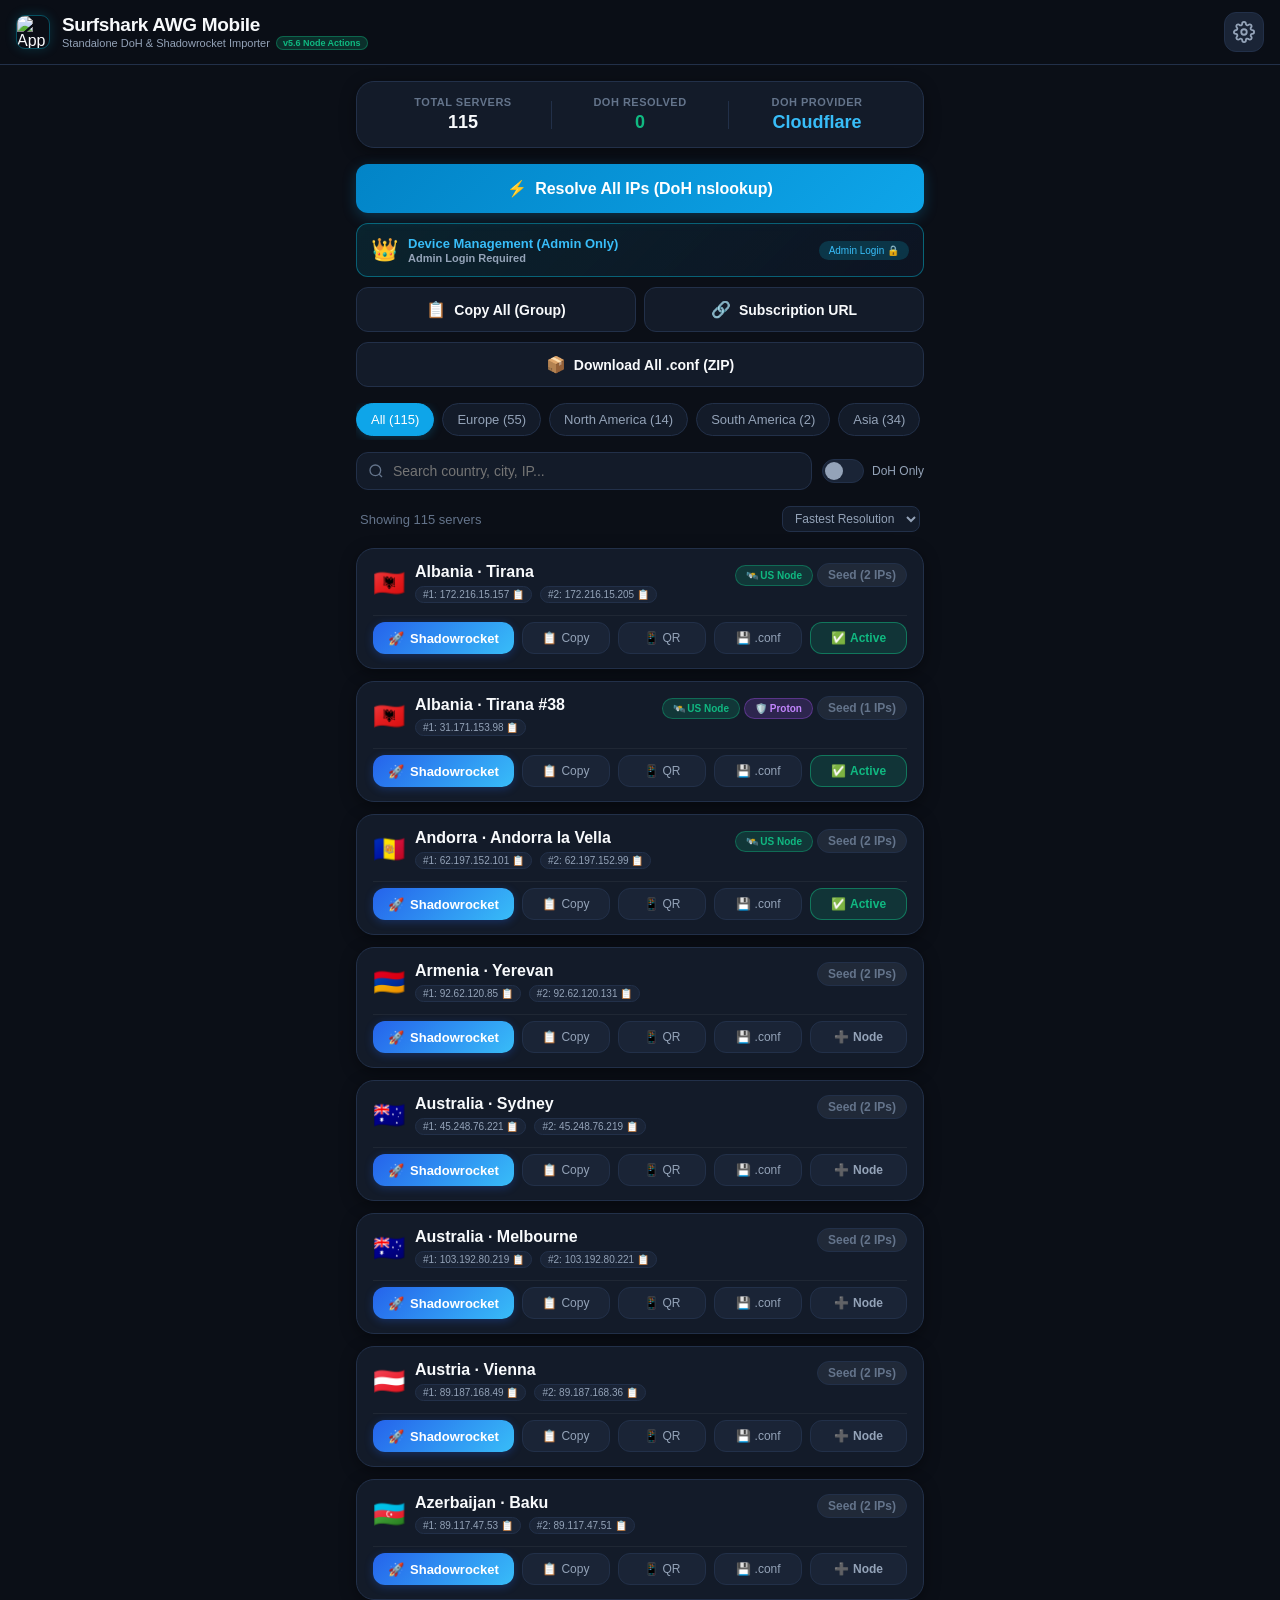
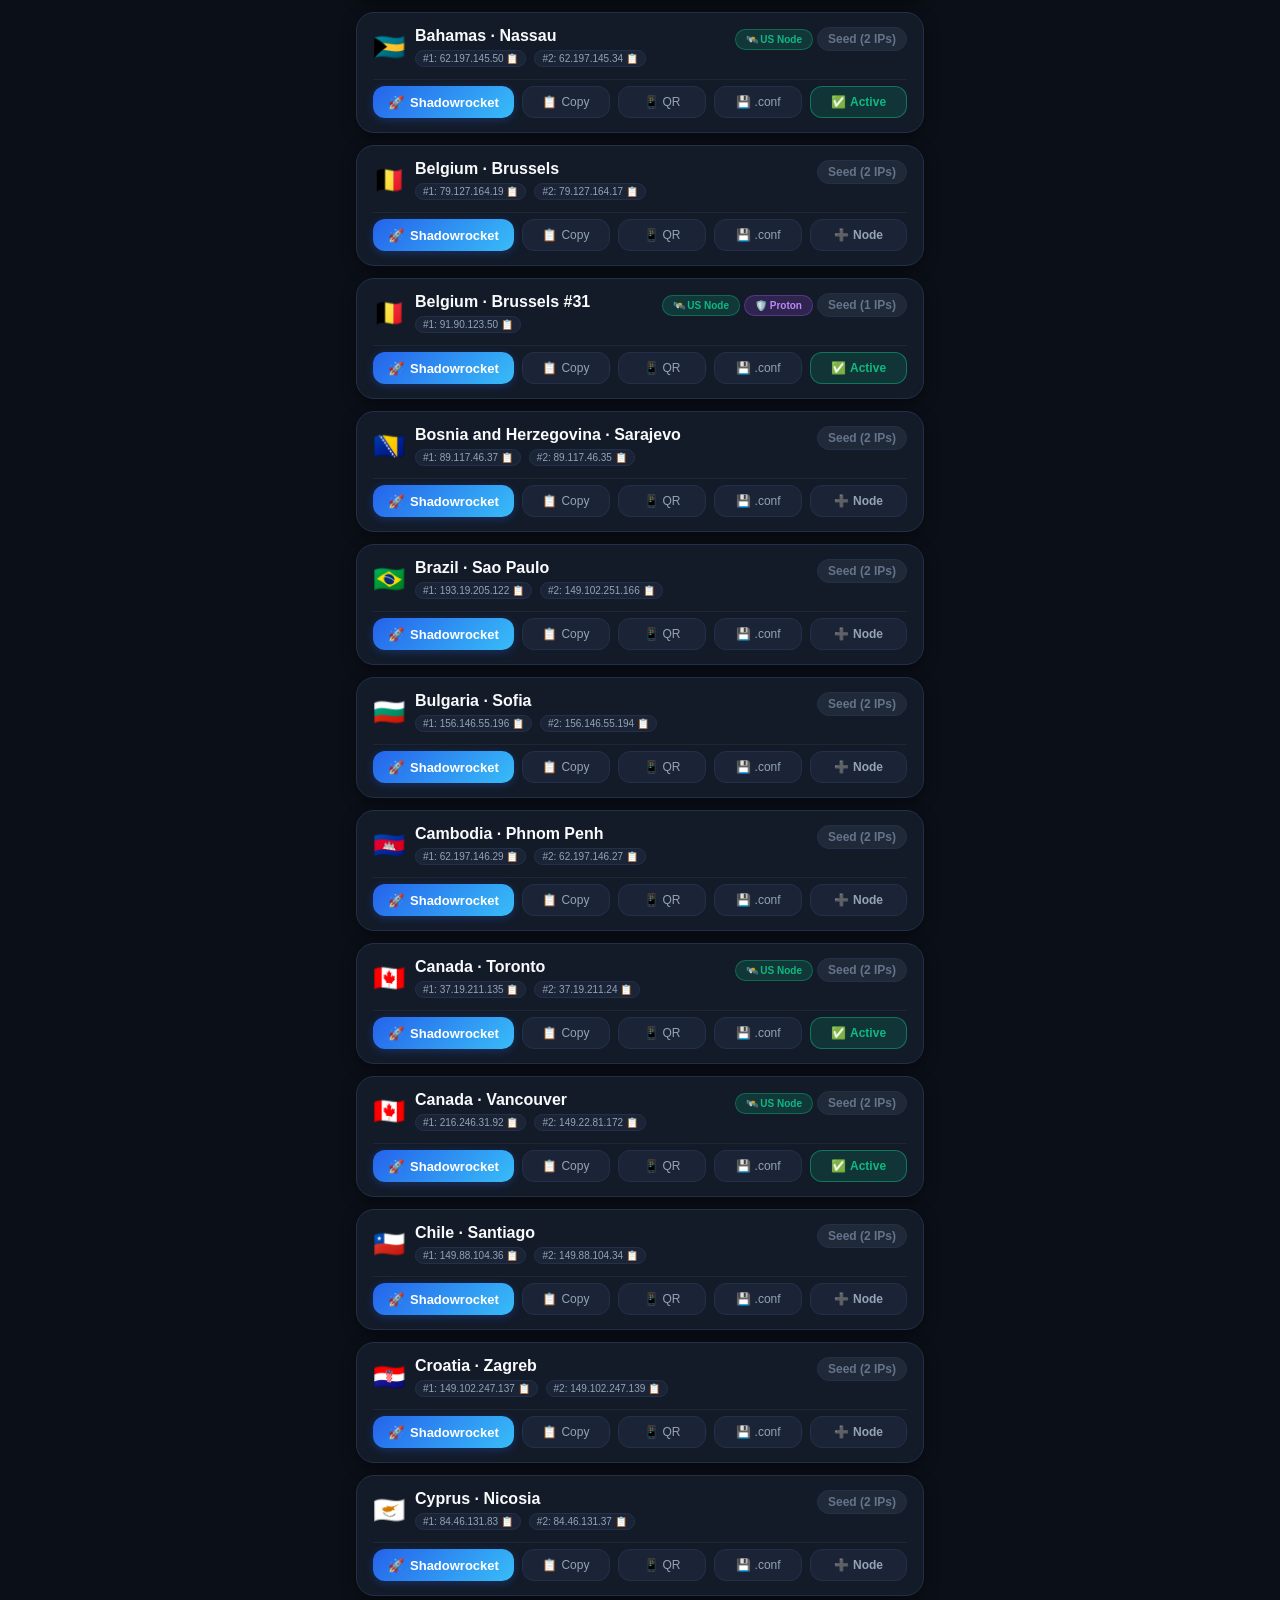
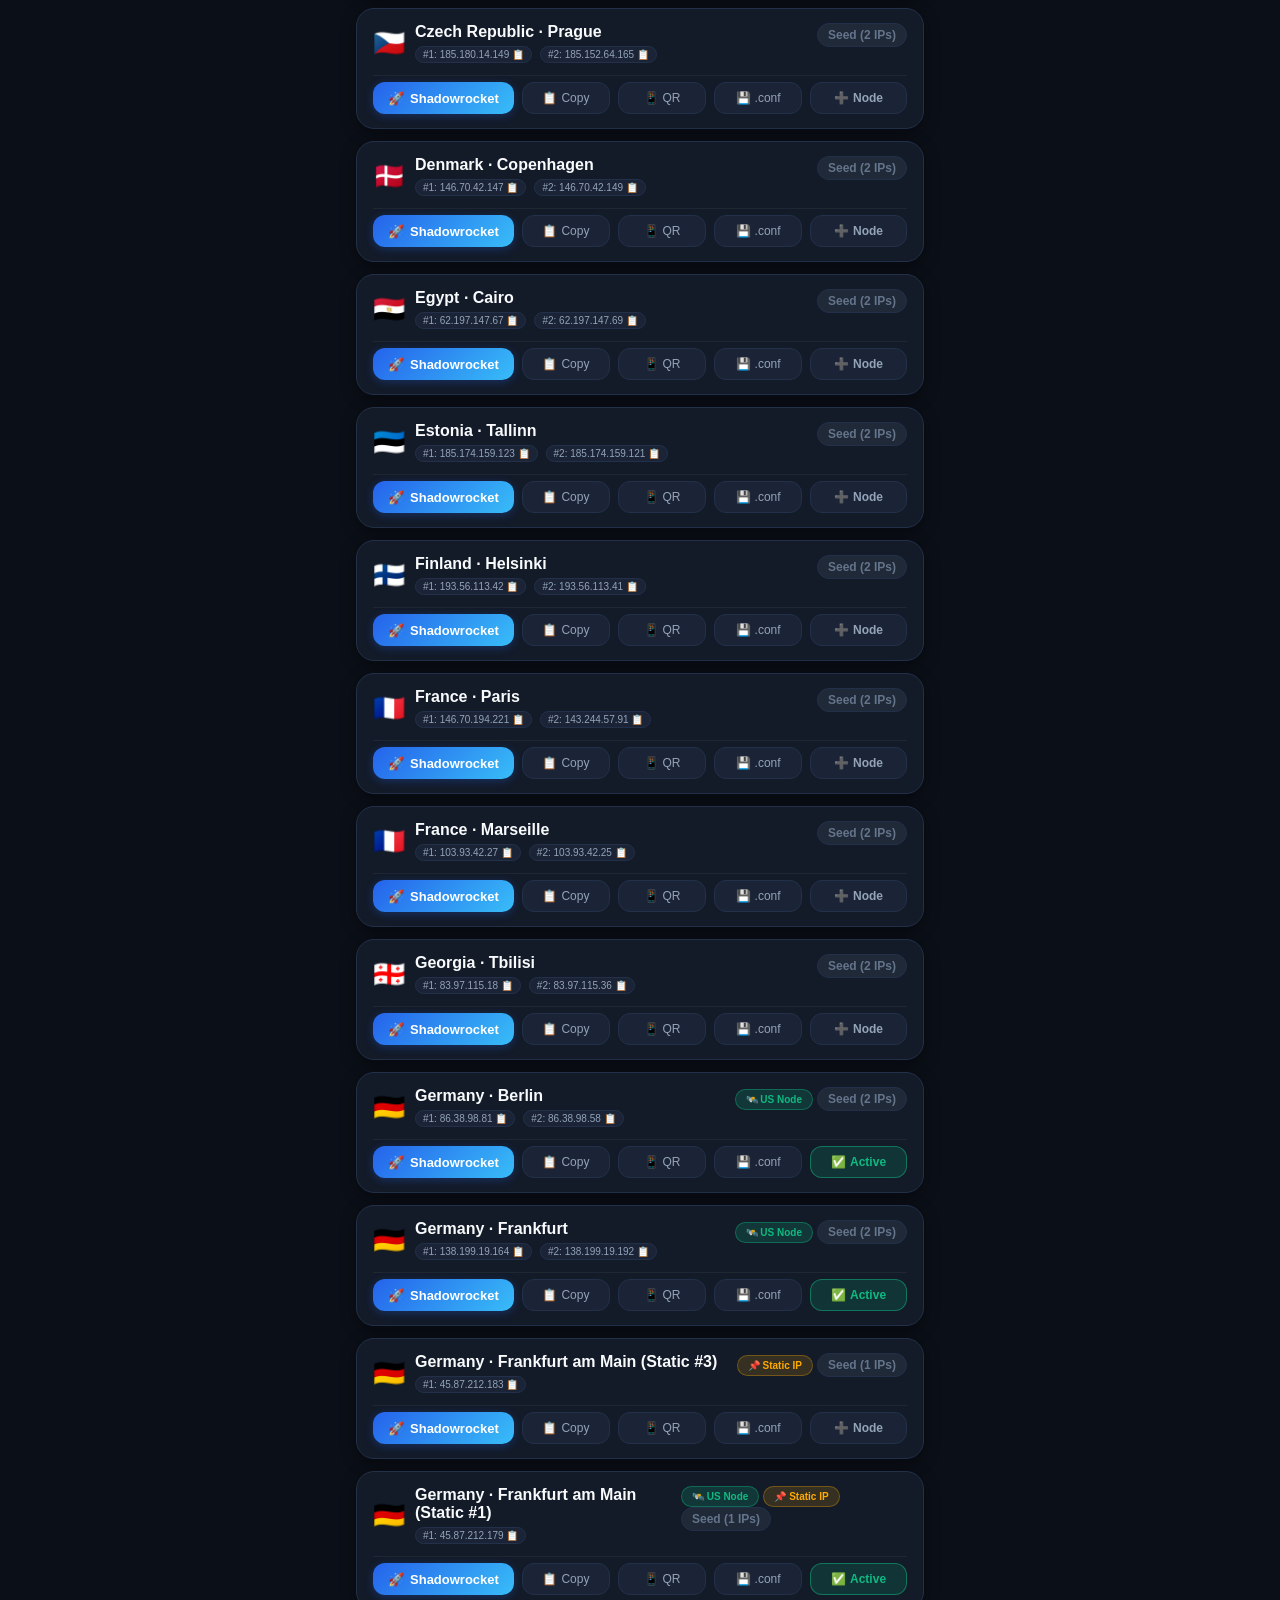
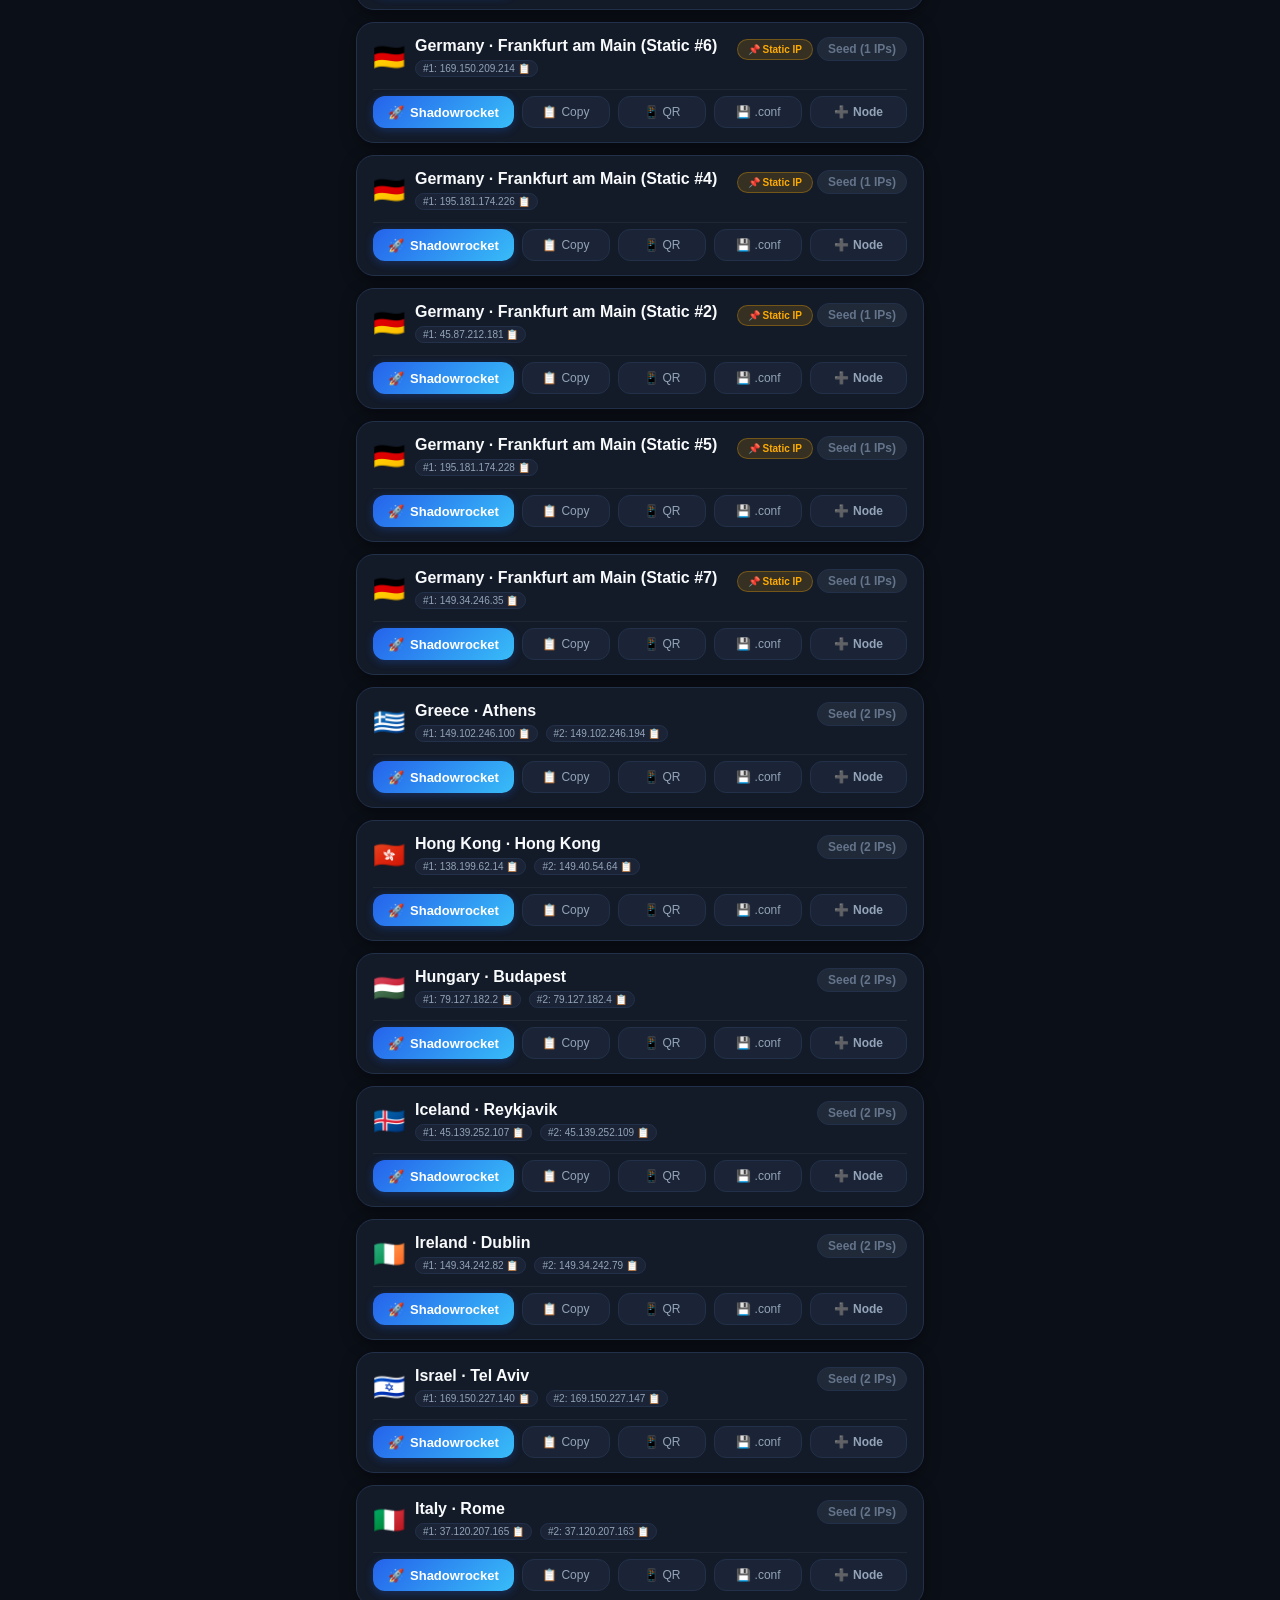
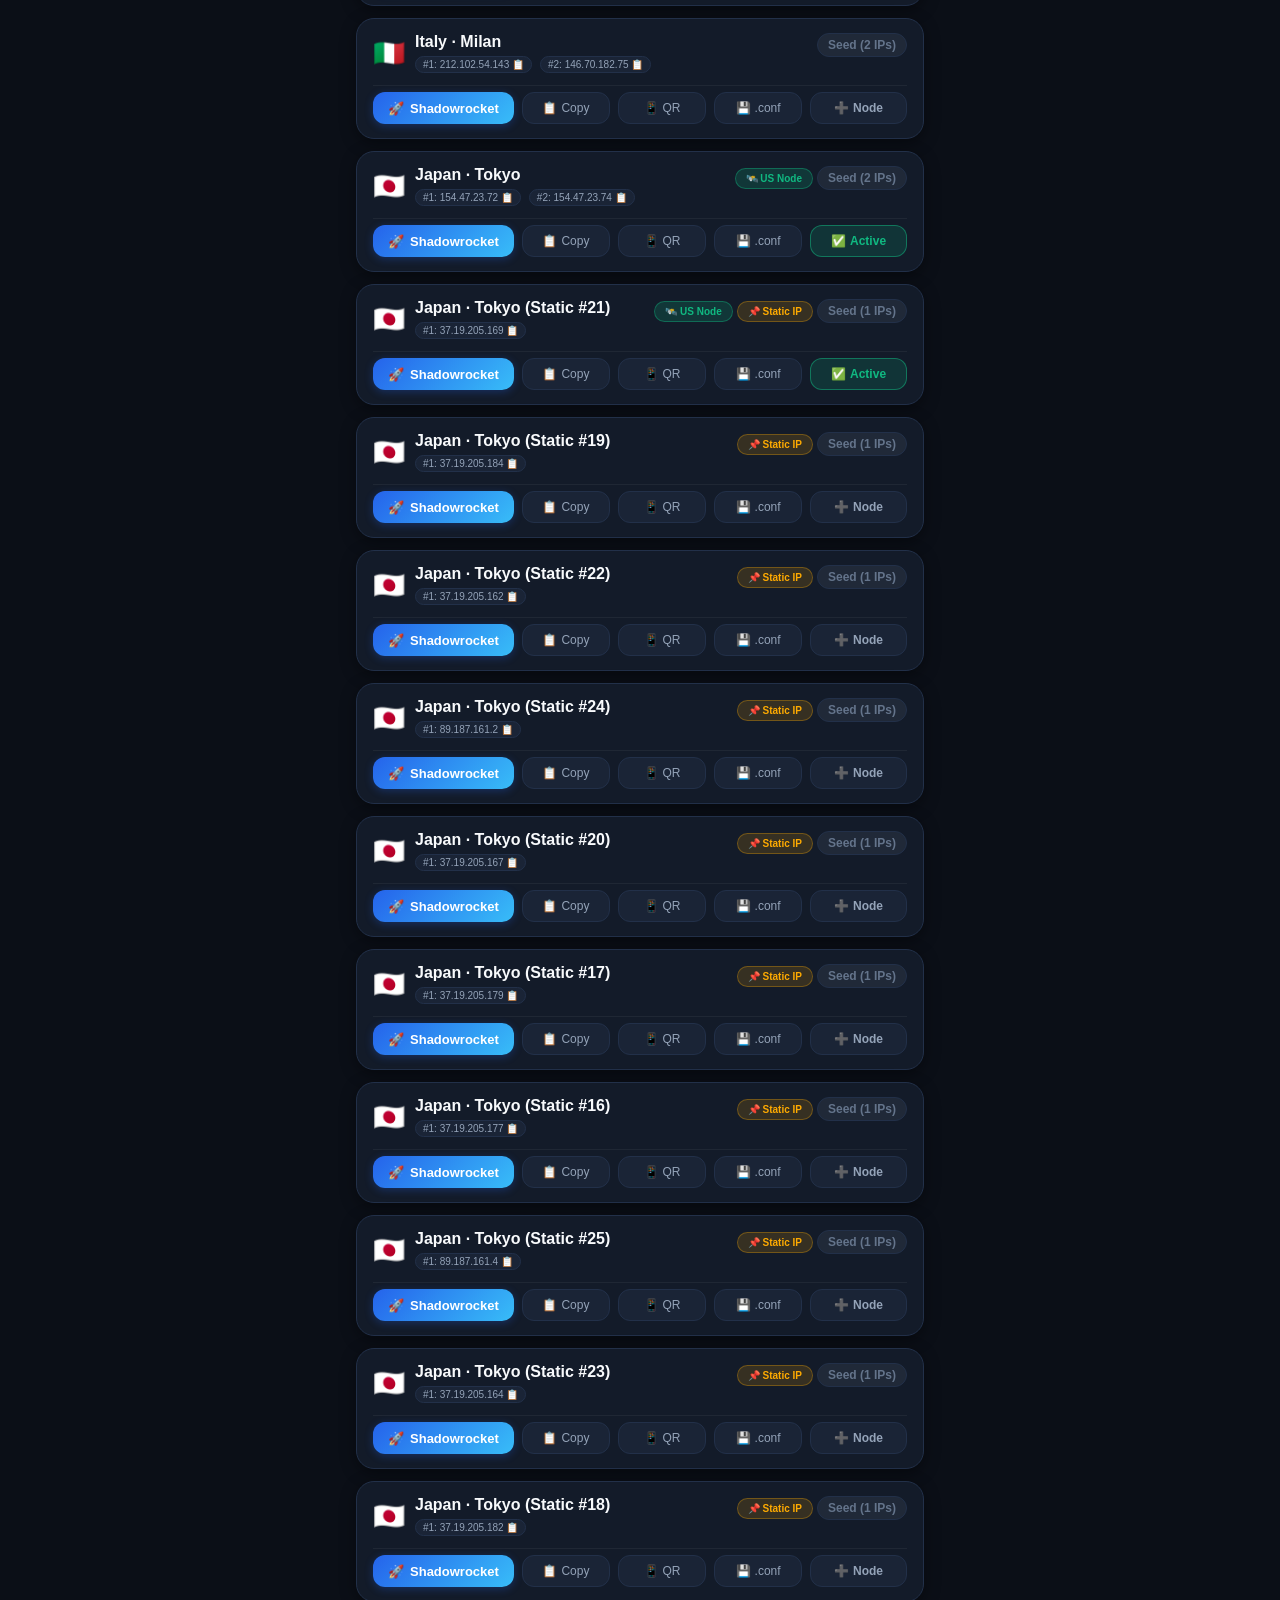
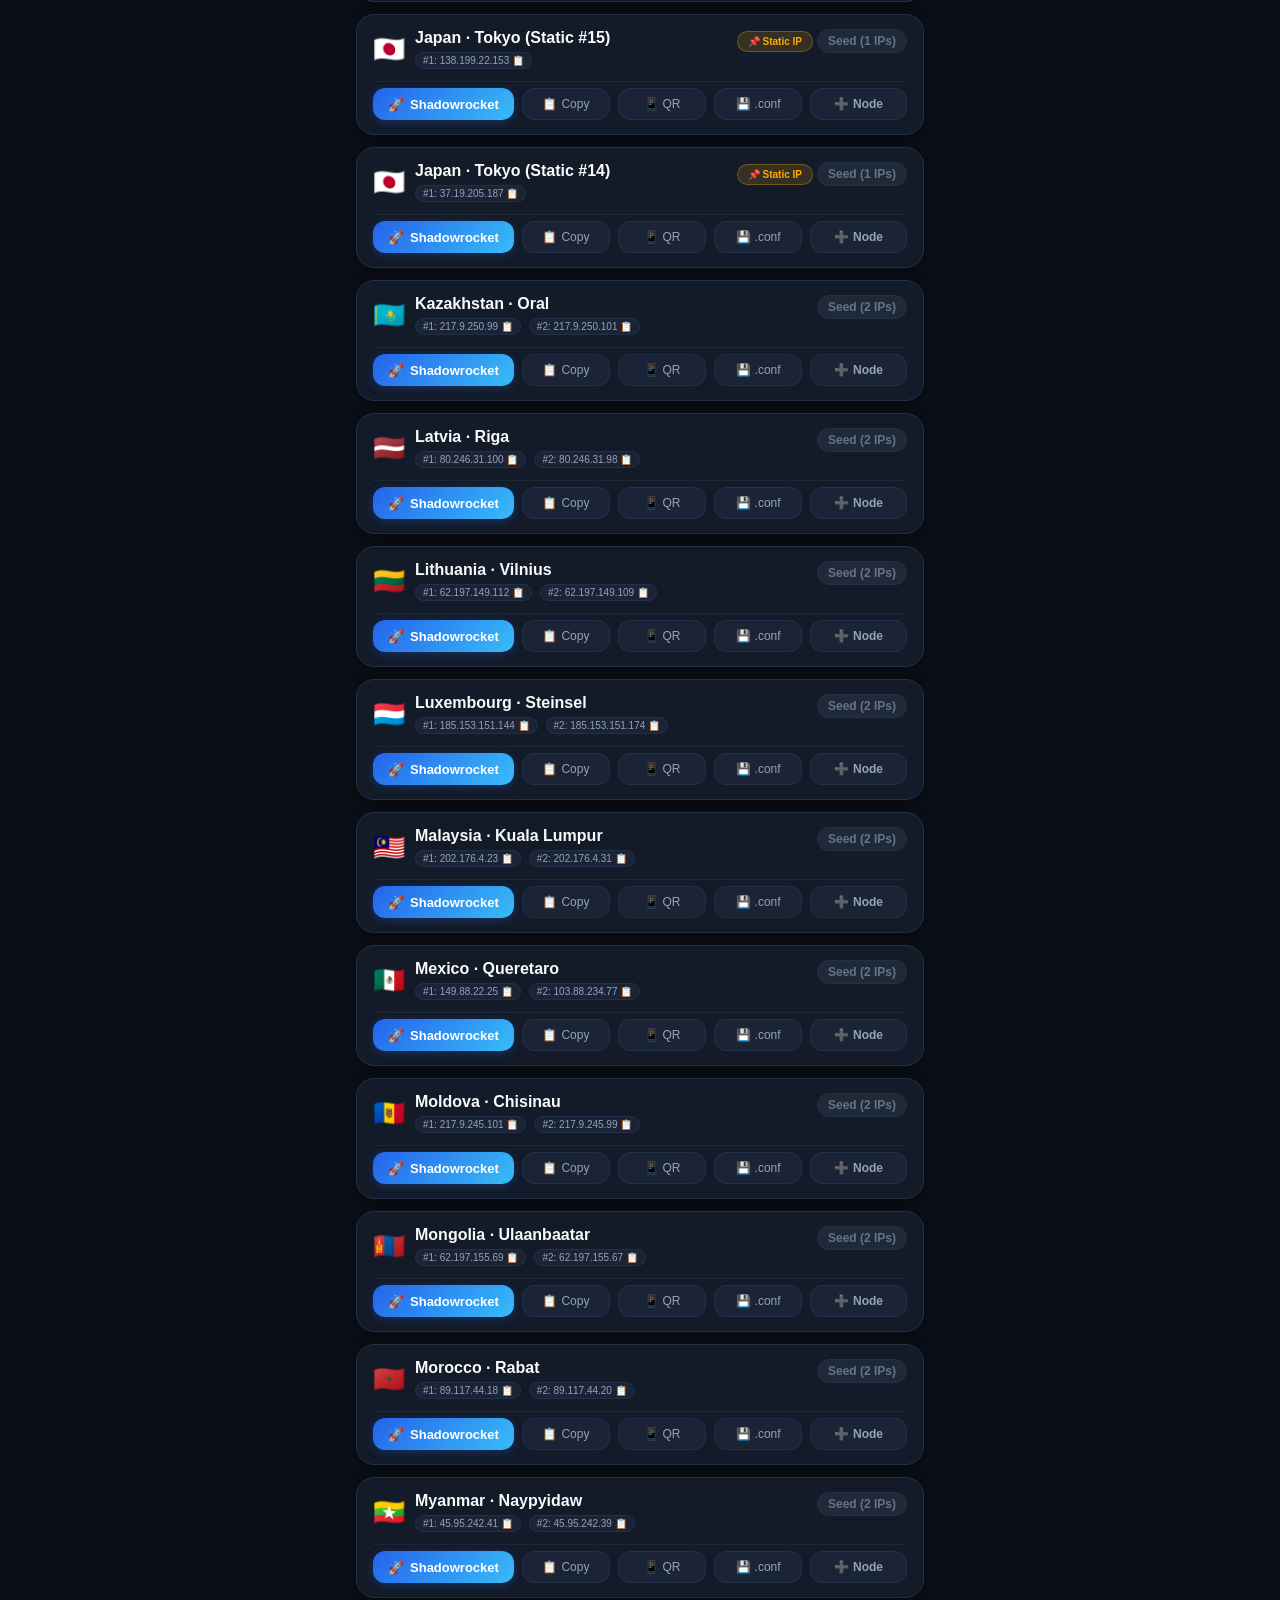
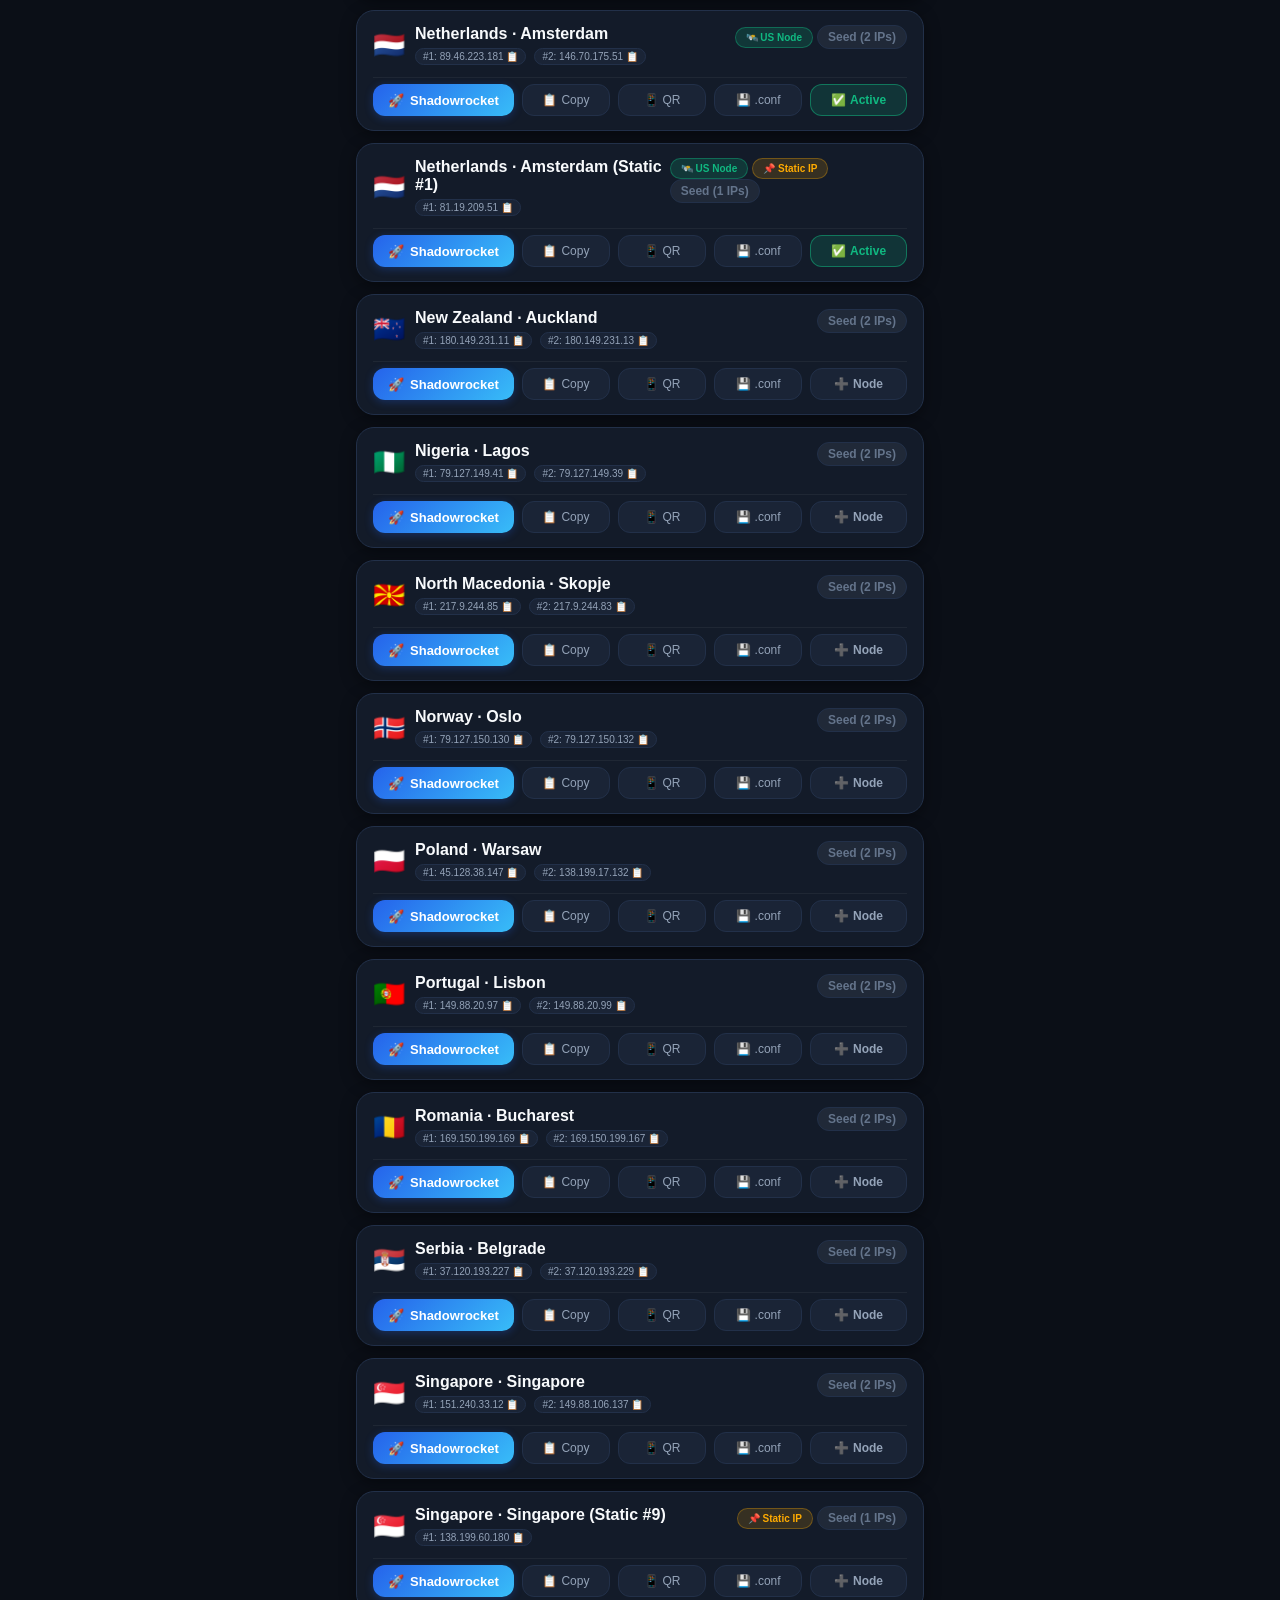
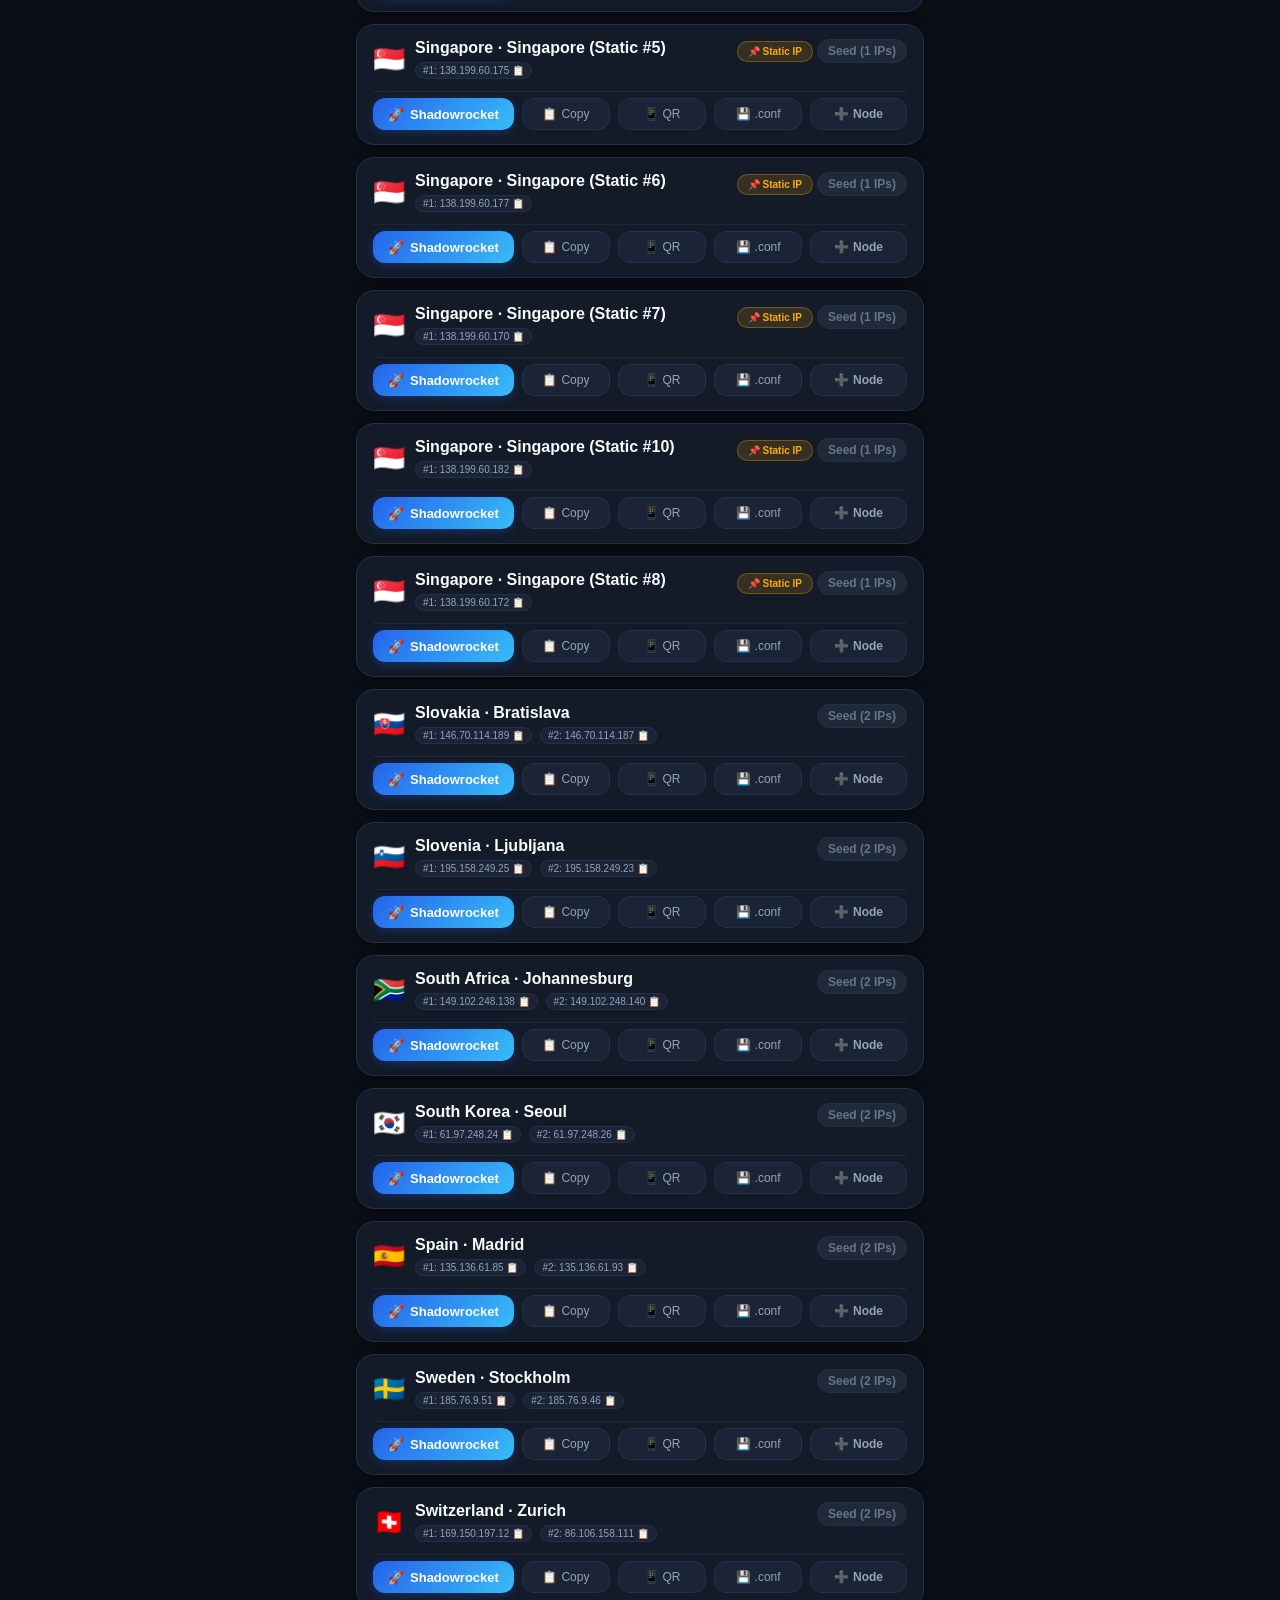
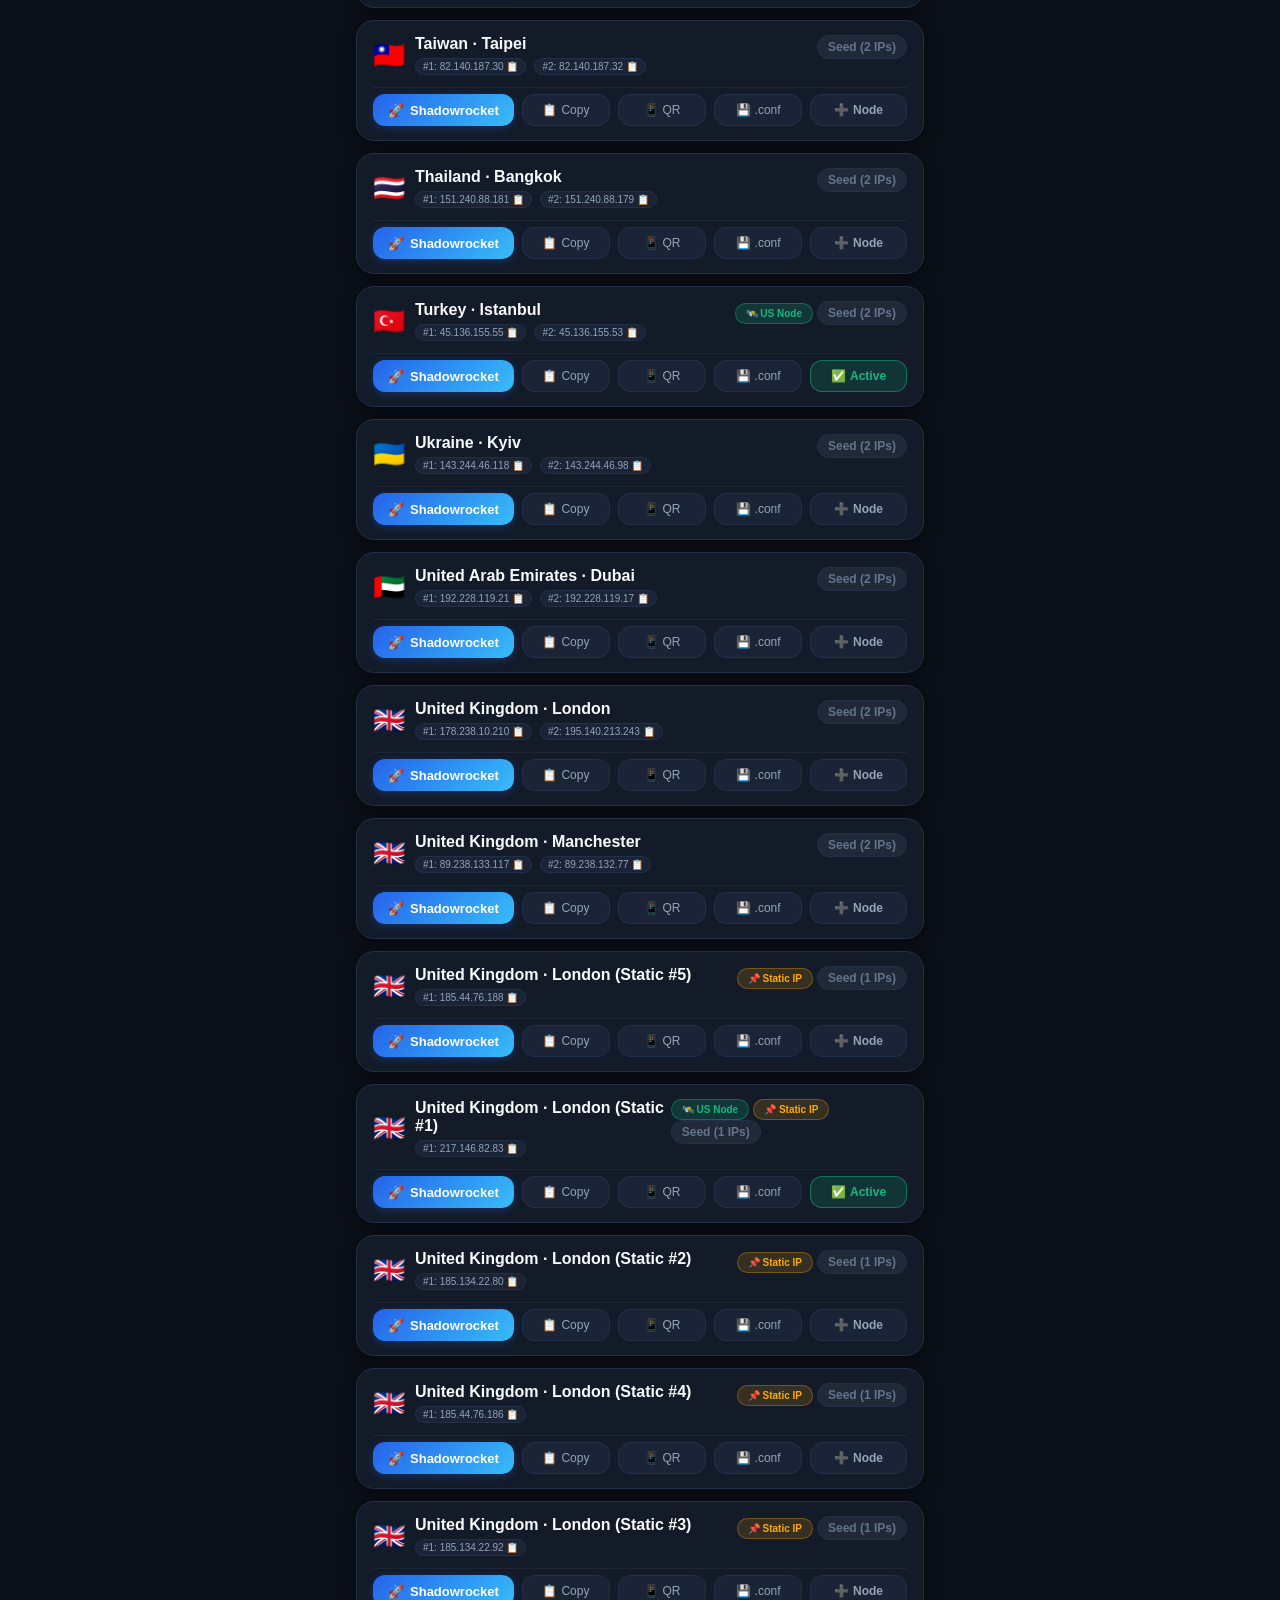
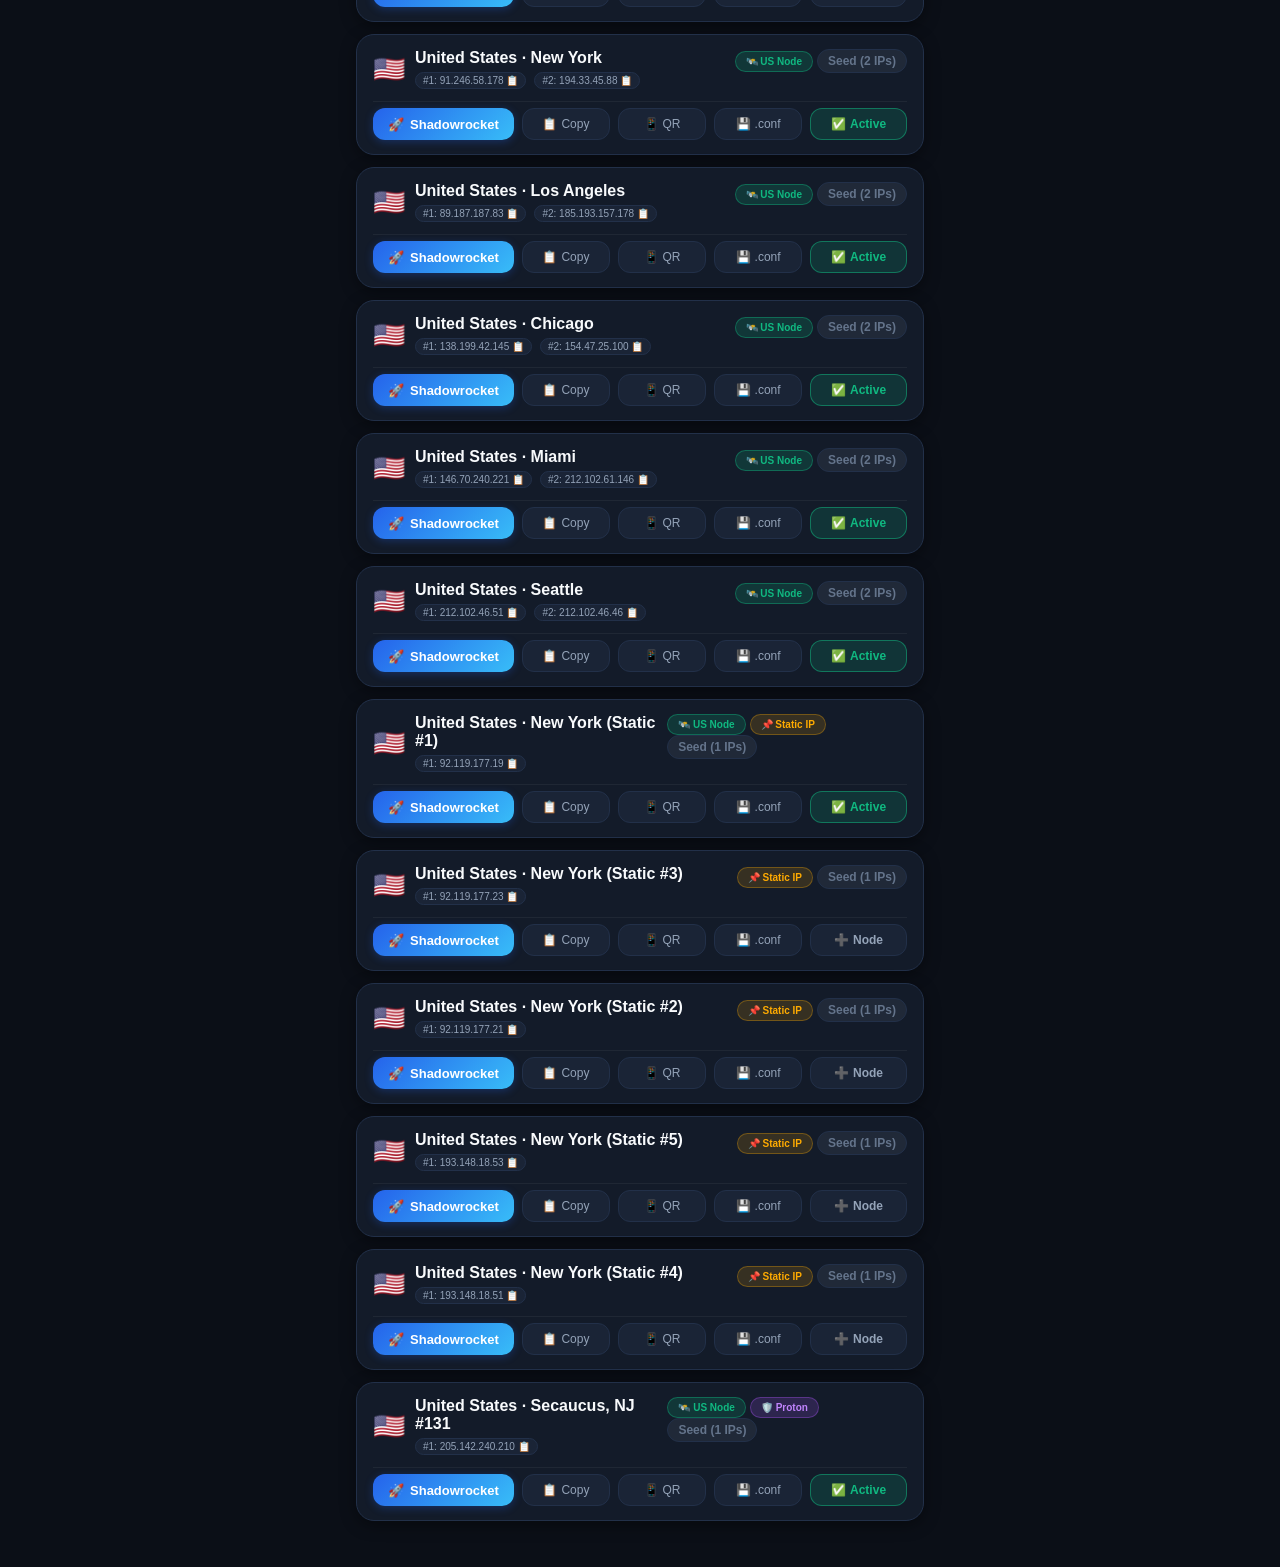
==== commit 9d7ede4f: "chore(auto): update DoH resolved IPs and subscription nodes [skip ci]" ====
--- a/templates/index.html
+++ b/templates/index.html
@@ -2144,7 +2144,7 @@
 
     <script>
     // Embedded Seed Catalog of 76 Surfshark Clusters
-    const DEFAULT_SERVERS = [{"continent": "Europe", "country": "Albania", "country_code": "AL", "city": "Tirana", "hostname": "al-tia.prod.surfshark.com", "port": 51820, "public_key": "l8EOWPyzt/njrb74CADY4VOhns/TbUN6KFTbytHcFQw=", "resolved_ips": ["172.216.15.109", "172.216.14.99"], "secure_core": false, "port_forward": false, "server_name": "", "node_code": "al"}, {"continent": "Europe", "country": "Germany", "country_code": "DE", "city": "Berlin", "hostname": "de-ber.prod.surfshark.com", "port": 51820, "public_key": "d3ldwEjnFcbLwD1o8uC5xC3DaSNek8DGeTpOb/h/IE4=", "resolved_ips": ["86.38.98.53", "86.38.98.51"], "secure_core": false, "port_forward": false, "server_name": "", "node_code": "de"}, {"continent": "Europe", "country": "Germany", "country_code": "DE", "city": "Frankfurt", "hostname": "de-fra.prod.surfshark.com", "port": 51820, "public_key": "fJDA+OA6jzQxfRcoHfC27xz7m3C8/590fRjpntzSpGo=", "resolved_ips": ["185.104.184.227", "149.88.19.84"], "secure_core": false, "port_forward": false, "server_name": "", "node_code": "de"}, {"continent": "Europe", "country": "Netherlands", "country_code": "NL", "city": "Amsterdam", "hostname": "nl-ams.prod.surfshark.com", "port": 51820, "public_key": "Lxg3jAOKcBA9tGBtB6vEWMFl5LUEB6AwOpuniYn1cig=", "resolved_ips": ["89.46.223.50", "146.70.175.91"], "secure_core": false, "port_forward": false, "server_name": "", "node_code": "nl"}, {"continent": "Europe", "country": "United Kingdom", "country_code": "GB", "city": "London", "hostname": "uk-lon.prod.surfshark.com", "port": 51820, "public_key": "iBJRXLZwXuWWrOZE1ZrAXEKMgV/z0WjG0Tks5rnWLBI=", "resolved_ips": ["149.50.209.57", "195.140.213.215"], "secure_core": false, "port_forward": false, "server_name": "", "node_code": "gb"}, {"continent": "Europe", "country": "United Kingdom", "country_code": "GB", "city": "Manchester", "hostname": "uk-man.prod.surfshark.com", "port": 51820, "public_key": "9R8He1cP8Laf5MT58FcaEYtPW/qnN3M9MQThIXOIvHs=", "resolved_ips": ["103.214.44.42", "86.106.136.117"], "secure_core": false, "port_forward": false, "server_name": "", "node_code": "gb"}, {"continent": "Europe", "country": "France", "country_code": "FR", "city": "Paris", "hostname": "fr-par.prod.surfshark.com", "port": 51820, "public_key": "AsvLuvKKADdc67aA/vHA3vb61S6YnGGx2Pd4aP4wal8=", "resolved_ips": ["85.204.70.113", "143.244.57.89"], "secure_core": false, "port_forward": false, "server_name": "", "node_code": "fr"}, {"continent": "Europe", "country": "France", "country_code": "FR", "city": "Marseille", "hostname": "fr-mrs.prod.surfshark.com", "port": 51820, "public_key": "QYa3ZFLwWAHKiJzOcbM73K7KBE0tdJYuirbGb+uH0H0=", "resolved_ips": ["103.93.42.27", "103.93.42.25"], "secure_core": false, "port_forward": false, "server_name": "", "node_code": "fr"}, {"continent": "Europe", "country": "Switzerland", "country_code": "CH", "city": "Zurich", "hostname": "ch-zur.prod.surfshark.com", "port": 51820, "public_key": "qFuwaE8IyDbNBTNar3xAXRGaBdkTtmLh1uIGMJxTxUs=", "resolved_ips": ["156.146.62.56", "84.39.112.99"], "secure_core": false, "port_forward": false, "server_name": "", "node_code": "ch"}, {"continent": "Europe", "country": "Sweden", "country_code": "SE", "city": "Stockholm", "hostname": "se-sto.prod.surfshark.com", "port": 51820, "public_key": "oUFRc+2emXgogDVWnJF4RAzr72PyafCzMVeQOgG92lY=", "resolved_ips": ["195.181.166.245", "195.181.166.247"], "secure_core": false, "port_forward": false, "server_name": "", "node_code": "se"}, {"continent": "Europe", "country": "Norway", "country_code": "NO", "city": "Oslo", "hostname": "no-osl.prod.surfshark.com", "port": 51820, "public_key": "pXfZi2vsdd88qrnqh+bwqHG4IYD42pj3T1wCm3PIGmw=", "resolved_ips": ["79.127.150.135", "79.127.150.137"], "secure_core": false, "port_forward": false, "server_name": "", "node_code": "no"}, {"continent": "Europe", "country": "Finland", "country_code": "FI", "city": "Helsinki", "hostname": "fi-hel.prod.surfshark.com", "port": 51820, "public_key": "+nv/Z8I2VS0eRdZwkpQW3U9RmsboTz2MUF94jVg5w10=", "resolved_ips": ["193.56.113.11", "193.56.113.33"], "secure_core": false, "port_forward": false, "server_name": "", "node_code": "fi"}, {"continent": "Europe", "country": "Denmark", "country_code": "DK", "city": "Copenhagen", "hostname": "dk-cph.prod.surfshark.com", "port": 51820, "public_key": "peDjRPEdHHmo0hGootZ9f+MQCEXmziFkLhMTl2PeXRM=", "resolved_ips": ["146.70.42.181", "146.70.92.11"], "secure_core": false, "port_forward": false, "server_name": "", "node_code": "dk"}, {"continent": "Europe", "country": "Belgium", "country_code": "BE", "city": "Brussels", "hostname": "be-bru.prod.surfshark.com", "port": 51820, "public_key": "9wZOjtwuKEc0GBcvc3xJQ4Kjo8G3EMXu6zJRzbanOjc=", "resolved_ips": ["146.70.55.197", "146.70.55.195"], "secure_core": false, "port_forward": false, "server_name": "", "node_code": "be"}, {"continent": "Europe", "country": "Ireland", "country_code": "IE", "city": "Dublin", "hostname": "ie-dub.prod.surfshark.com", "port": 51820, "public_key": "TjYxodFNdGlefxnWqe9vWWJHnz3meYWWhiIJyU8rgg8=", "resolved_ips": ["149.34.242.52", "149.34.242.54"], "secure_core": false, "port_forward": false, "server_name": "", "node_code": "ie"}, {"continent": "Europe", "country": "Italy", "country_code": "IT", "city": "Rome", "hostname": "it-rom.prod.surfshark.com", "port": 51820, "public_key": "fqxSeDr7n249iywruwLMwkV3r36svPT1tLf9TJOTFAw=", "resolved_ips": ["37.120.207.189", "37.120.207.187"], "secure_core": false, "port_forward": false, "server_name": "", "node_code": "it"}, {"continent": "Europe", "country": "Italy", "country_code": "IT", "city": "Milan", "hostname": "it-mil.prod.surfshark.com", "port": 51820, "public_key": "vIMHzH5FHdVkrhOOc0u/FySVhumaLC3XUk39Wk34LnE=", "resolved_ips": ["84.17.58.192", "146.70.182.85"], "secure_core": false, "port_forward": false, "server_name": "", "node_code": "it"}, {"continent": "Europe", "country": "Spain", "country_code": "ES", "city": "Madrid", "hostname": "es-mad.prod.surfshark.com", "port": 51820, "public_key": "a30vOQfjwPzjRxGNi2dvSAMdaPHEYatR84cUjXKOwls=", "resolved_ips": ["135.136.61.67", "212.102.48.2"], "secure_core": false, "port_forward": false, "server_name": "", "node_code": "es"}, {"continent": "Europe", "country": "Portugal", "country_code": "PT", "city": "Lisbon", "hostname": "pt-lis.prod.surfshark.com", "port": 51820, "public_key": "JgYlpt7jFh0FV2QO0QQ3yFfsnqikUq977V3cObFGTQ4=", "resolved_ips": ["149.88.20.81", "149.88.20.83"], "secure_core": false, "port_forward": false, "server_name": "", "node_code": "pt"}, {"continent": "Europe", "country": "Austria", "country_code": "AT", "city": "Vienna", "hostname": "at-vie.prod.surfshark.com", "port": 51820, "public_key": "dPZe8Jq3Hu0k07MDk+Y4+AS2XHSLYalyg91TSFXRYEA=", "resolved_ips": ["87.249.133.14", "87.249.133.12"], "secure_core": false, "port_forward": false, "server_name": "", "node_code": "at"}, {"continent": "Europe", "country": "Poland", "country_code": "PL", "city": "Warsaw", "hostname": "pl-waw.prod.surfshark.com", "port": 51820, "public_key": "vBa3HK7QXietG64rHRLm085VMS2cAX2paeAaphB/SEU=", "resolved_ips": ["45.134.212.250", "45.134.212.33"], "secure_core": false, "port_forward": false, "server_name": "", "node_code": "pl"}, {"continent": "Europe", "country": "Czech Republic", "country_code": "CZ", "city": "Prague", "hostname": "cz-prg.prod.surfshark.com", "port": 51820, "public_key": "c1bfP+OBTj6WUe8NDH8d6nDTwpQicopfdkHFx3BIaSk=", "resolved_ips": ["185.242.6.93", "185.242.6.91"], "secure_core": false, "port_forward": false, "server_name": "", "node_code": "cz"}, {"continent": "Europe", "country": "Slovakia", "country_code": "SK", "city": "Bratislava", "hostname": "sk-bts.prod.surfshark.com", "port": 51820, "public_key": "T5b7+uwUFqN5r1WsfBXURpSnYCYRLFAVreKkIQHGOlw=", "resolved_ips": ["185.76.8.210", "185.76.8.212"], "secure_core": false, "port_forward": false, "server_name": "", "node_code": "sk"}, {"continent": "Europe", "country": "Hungary", "country_code": "HU", "city": "Budapest", "hostname": "hu-bud.prod.surfshark.com", "port": 51820, "public_key": "Pk3+iZNP0uWkDTSmEHlUeSA3WyiFXLXgYgAQ5wNyIBk=", "resolved_ips": ["146.70.120.37", "146.70.120.35"], "secure_core": false, "port_forward": false, "server_name": "", "node_code": "hu"}, {"continent": "Europe", "country": "Romania", "country_code": "RO", "city": "Bucharest", "hostname": "ro-buc.prod.surfshark.com", "port": 51820, "public_key": "uRT3uSAUwvm7Rp+s3n5V9JibsKHKAZ/8+SU3psG8QxI=", "resolved_ips": ["185.102.217.161", "185.102.217.196"], "secure_core": false, "port_forward": false, "server_name": "", "node_code": "ro"}, {"continent": "Europe", "country": "Bulgaria", "country_code": "BG", "city": "Sofia", "hostname": "bg-sof.prod.surfshark.com", "port": 51820, "public_key": "LQFiCiZcPEoYasKRLbCfXp2fYYsj8wiMr/L9u6hYqSo=", "resolved_ips": ["37.19.203.78", "37.19.203.76"], "secure_core": false, "port_forward": false, "server_name": "", "node_code": "bg"}, {"continent": "Europe", "country": "Greece", "country_code": "GR", "city": "Athens", "hostname": "gr-ath.prod.surfshark.com", "port": 51820, "public_key": "bXnjQGLhuauvBMg51YIAhwX40YqNL2ImyEub5DpHaBk=", "resolved_ips": ["149.102.246.106", "149.102.246.98"], "secure_core": false, "port_forward": false, "server_name": "", "node_code": "gr"}, {"continent": "Europe", "country": "Cyprus", "country_code": "CY", "city": "Nicosia", "hostname": "cy-nic.prod.surfshark.com", "port": 51820, "public_key": "kEAQgNChxGgrzoKPpCPFJKh0L1/5rXIq08KSY4g26zY=", "resolved_ips": ["84.46.131.53", "84.46.131.69"], "secure_core": false, "port_forward": false, "server_name": "", "node_code": "cy"}, {"continent": "Europe", "country": "Croatia", "country_code": "HR", "city": "Zagreb", "hostname": "hr-zag.prod.surfshark.com", "port": 51820, "public_key": "nIQmC5T4H0HX4yA2u/Z5rrbLQDAOLA+kFCdt8S94xXg=", "resolved_ips": ["149.102.247.135", "149.102.247.133"], "secure_core": false, "port_forward": false, "server_name": "", "node_code": "hr"}, {"continent": "Europe", "country": "Slovenia", "country_code": "SI", "city": "Ljubljana", "hostname": "si-lju.prod.surfshark.com", "port": 51820, "public_key": "yPdmxOfzm06fotkt/dlaAiyxWPaWfCuDPaUljNx+c38=", "resolved_ips": ["195.158.249.29", "195.158.249.27"], "secure_core": false, "port_forward": false, "server_name": "", "node_code": "si"}, {"continent": "Europe", "country": "Serbia", "country_code": "RS", "city": "Belgrade", "hostname": "rs-beg.prod.surfshark.com", "port": 51820, "public_key": "A3vmr6/umw5sP8anxNyipgi5oEnOnZdqB1K/cbQpMiI=", "resolved_ips": ["130.195.209.197", "130.195.209.195"], "secure_core": false, "port_forward": false, "server_name": "", "node_code": "rs"}, {"continent": "Europe", "country": "Bosnia and Herzegovina", "country_code": "BA", "city": "Sarajevo", "hostname": "ba-sjj.prod.surfshark.com", "port": 51820, "public_key": "hsm/ps/uxcsVNzT3OmV/l7ZWv+TRIS+IM+N6/nTymkw=", "resolved_ips": ["89.117.46.37", "89.117.46.35"], "secure_core": false, "port_forward": false, "server_name": "", "node_code": "ba"}, {"continent": "Europe", "country": "North Macedonia", "country_code": "MK", "city": "Skopje", "hostname": "mk-skp.prod.surfshark.com", "port": 51820, "public_key": "dZNq48noPkey9rwSbAU+masbafpDSaAmtAMaP+gzLxA=", "resolved_ips": ["217.9.244.85", "217.9.244.83"], "secure_core": false, "port_forward": false, "server_name": "", "node_code": "mk"}, {"continent": "Europe", "country": "Estonia", "country_code": "EE", "city": "Tallinn", "hostname": "ee-tll.prod.surfshark.com", "port": 51820, "public_key": "CsdrT+WfcMRPhrOWgZeHj9DQiQtJfYFci94K5ztjr2E=", "resolved_ips": ["185.174.159.117", "185.174.159.119"], "secure_core": false, "port_forward": false, "server_name": "", "node_code": "ee"}, {"continent": "Europe", "country": "Latvia", "country_code": "LV", "city": "Riga", "hostname": "lv-rig.prod.surfshark.com", "port": 51820, "public_key": "EmghYf9rIpwOQ0uIjIxgCXs/WwHJthNvPIv5iKseE3A=", "resolved_ips": ["80.246.31.104", "80.246.31.102"], "secure_core": false, "port_forward": false, "server_name": "", "node_code": "lv"}, {"continent": "Europe", "country": "Lithuania", "country_code": "LT", "city": "Vilnius", "hostname": "lt-vno.prod.surfshark.com", "port": 51820, "public_key": "pC7xJD56uFFJ7qHpe3XvXXhjwZcoMco09ySHOg4h+iA=", "resolved_ips": ["62.197.149.112", "62.197.149.109"], "secure_core": false, "port_forward": false, "server_name": "", "node_code": "lt"}, {"continent": "Europe", "country": "Moldova", "country_code": "MD", "city": "Chisinau", "hostname": "md-chi.prod.surfshark.com", "port": 51820, "public_key": "4Exn42t337sxoBzYHxgmDBNq+AhTYz6nvEj98TWY50Y=", "resolved_ips": ["217.9.245.85", "217.9.245.83"], "secure_core": false, "port_forward": false, "server_name": "", "node_code": "md"}, {"continent": "Europe", "country": "Ukraine", "country_code": "UA", "city": "Kyiv", "hostname": "ua-iev.prod.surfshark.com", "port": 51820, "public_key": "wy+PhWBP715KfBrsQR4P3JUalYc9a77FmZWQinwYLmo=", "resolved_ips": ["143.244.46.108", "143.244.46.110"], "secure_core": false, "port_forward": false, "server_name": "", "node_code": "ua"}, {"continent": "Europe", "country": "Iceland", "country_code": "IS", "city": "Reykjavik", "hostname": "is-rkv.prod.surfshark.com", "port": 51820, "public_key": "d0m2sIa0JGcxCBvoWDU77SjmPoiWI/oKoX1TL2f2fTA=", "resolved_ips": ["45.139.252.18", "45.139.252.20"], "secure_core": false, "port_forward": false, "server_name": "", "node_code": "is"}, {"continent": "Europe", "country": "Luxembourg", "country_code": "LU", "city": "Steinsel", "hostname": "lu-ste.prod.surfshark.com", "port": 51820, "public_key": "68JVBL/M2AYQ9gYHtcpmZ6Pl+ayhJjTL2sr6Ej1VEFg=", "resolved_ips": ["145.223.8.5", "185.153.151.156"], "secure_core": false, "port_forward": false, "server_name": "", "node_code": "lu"}, {"continent": "Europe", "country": "Turkey", "country_code": "TR", "city": "Istanbul", "hostname": "tr-ist.prod.surfshark.com", "port": 51820, "public_key": "sF/TlxU9XaDN3QQBT/lu2Pw9qpD3XpDqLBfInBtff2A=", "resolved_ips": ["87.249.139.180", "87.249.139.178"], "secure_core": false, "port_forward": false, "server_name": "", "node_code": "tr"}, {"continent": "Asia", "country": "Armenia", "country_code": "AM", "city": "Yerevan", "hostname": "am-evn.prod.surfshark.com", "port": 51820, "public_key": "B+aSYrw7JSq7b60uK0nrMQGCiJ48QwiUp/aoRpYX2lU=", "resolved_ips": ["92.62.120.83", "92.62.120.133"], "secure_core": false, "port_forward": false, "server_name": "", "node_code": "am"}, {"continent": "Asia", "country": "Azerbaijan", "country_code": "AZ", "city": "Baku", "hostname": "az-bak.prod.surfshark.com", "port": 51820, "public_key": "pvWYTFxIpqo25NGTertIIWnccS/sUQ6fIkqd8XJYzEI=", "resolved_ips": ["89.117.47.37", "89.117.47.35"], "secure_core": false, "port_forward": false, "server_name": "", "node_code": "az"}, {"continent": "Asia", "country": "Georgia", "country_code": "GE", "city": "Tbilisi", "hostname": "ge-tbs.prod.surfshark.com", "port": 51820, "public_key": "L79E4IoaVZBXOyoMM82TvUIbiKlloRbUnT8R2Cl3PVM=", "resolved_ips": ["83.97.115.36", "83.97.115.18"], "secure_core": false, "port_forward": false, "server_name": "", "node_code": "ge"}, {"continent": "Asia", "country": "Kazakhstan", "country_code": "KZ", "city": "Oral", "hostname": "kz-ura.prod.surfshark.com", "port": 51820, "public_key": "c8SPrUWVMjSm3xdZRF4eg57sdEo2TFmBDVKP+A+quHM=", "resolved_ips": ["217.9.250.85", "217.9.250.83"], "secure_core": false, "port_forward": false, "server_name": "", "node_code": "kz"}, {"continent": "Asia", "country": "United Arab Emirates", "country_code": "AE", "city": "Dubai", "hostname": "ae-dub.prod.surfshark.com", "port": 51820, "public_key": "6dZGkg0iAMgQuOCGknAgBAqDEeJeBQ4Of5eblO4aNC8=", "resolved_ips": ["192.228.119.13", "192.228.119.11"], "secure_core": false, "port_forward": false, "server_name": "", "node_code": "ae"}, {"continent": "Asia", "country": "Israel", "country_code": "IL", "city": "Tel Aviv", "hostname": "il-tlv.prod.surfshark.com", "port": 51820, "public_key": "ZEG2fUrtohnVePblUlDM6wyyeTobzsABnMjTTFmqNUE=", "resolved_ips": ["169.150.227.2", "169.150.227.135"], "secure_core": false, "port_forward": false, "server_name": "", "node_code": "il"}, {"continent": "Asia", "country": "Singapore", "country_code": "SG", "city": "Singapore", "hostname": "sg-sng.prod.surfshark.com", "port": 51820, "public_key": "MGfgkhJsMVMTO33h1wr76+z6gQr/93VcGdClfbaPsnU=", "resolved_ips": ["149.88.106.147", "103.216.223.203"], "secure_core": false, "port_forward": false, "server_name": "", "node_code": "sg"}, {"continent": "Asia", "country": "Japan", "country_code": "JP", "city": "Tokyo", "hostname": "jp-tok.prod.surfshark.com", "port": 51820, "public_key": "YJSjrc/WWOjQUyUi4iYcHb7LsWWoCY+2fK8/8VtC/BY=", "resolved_ips": ["93.118.41.98", "193.148.16.59"], "secure_core": false, "port_forward": false, "server_name": "", "node_code": "jp"}, {"continent": "Asia", "country": "South Korea", "country_code": "KR", "city": "Seoul", "hostname": "kr-seo.prod.surfshark.com", "port": 51820, "public_key": "bD/m2mdKxJXG2wTkLsmWpiW8xZwkDdrrrwC44auOhQg=", "resolved_ips": ["84.233.167.73", "84.233.167.71"], "secure_core": false, "port_forward": false, "server_name": "", "node_code": "kr"}, {"continent": "Asia", "country": "Hong Kong", "country_code": "HK", "city": "Hong Kong", "hostname": "hk-hkg.prod.surfshark.com", "port": 51820, "public_key": "JYHdktdtuM7inbtsxRKSDpnBVTWQ5+QLZ/cWWmf4VRg=", "resolved_ips": ["149.40.54.64", "138.199.62.14"], "secure_core": false, "port_forward": false, "server_name": "", "node_code": "hk"}, {"continent": "Asia", "country": "Taiwan", "country_code": "TW", "city": "Taipei", "hostname": "tw-tai.prod.surfshark.com", "port": 51820, "public_key": "P0vaGUOUE7V5bbGOYY2WgQeZnTZEHvIr+dfebU7W4Ao=", "resolved_ips": ["82.140.187.37", "82.140.187.35"], "secure_core": false, "port_forward": false, "server_name": "", "node_code": "tw"}, {"continent": "Asia", "country": "Malaysia", "country_code": "MY", "city": "Kuala Lumpur", "hostname": "my-kul.prod.surfshark.com", "port": 51820, "public_key": "AS84LXlJfgBwGHc70MvtGRxsMqNNucZ2pNOBayJUm04=", "resolved_ips": ["185.196.0.18", "185.196.0.20"], "secure_core": false, "port_forward": false, "server_name": "", "node_code": "my"}, {"continent": "Asia", "country": "Thailand", "country_code": "TH", "city": "Bangkok", "hostname": "th-bkk.prod.surfshark.com", "port": 51820, "public_key": "OoFY46j/w4uQFyFu/OQ/h3x+ymJ1DJ4UR1fwGNxOxk0=", "resolved_ips": ["151.240.88.117", "151.240.88.115"], "secure_core": false, "port_forward": false, "server_name": "", "node_code": "th"}, {"continent": "Oceania", "country": "Australia", "country_code": "AU", "city": "Sydney", "hostname": "au-syd.prod.surfshark.com", "port": 51820, "public_key": "Y5KM9kHdM0upMsIJWUQquOY1RgkWX69AHw/Dl5KyIk4=", "resolved_ips": ["45.248.76.221", "180.149.228.163"], "secure_core": false, "port_forward": false, "server_name": "", "node_code": "au"}, {"continent": "Oceania", "country": "Australia", "country_code": "AU", "city": "Melbourne", "hostname": "au-mel.prod.surfshark.com", "port": 51820, "public_key": "yYX9yLjHOSWVAsaujcIVWAxF9wYMmHupG1RtJk+u21o=", "resolved_ips": ["82.21.109.9", "82.21.109.11"], "secure_core": false, "port_forward": false, "server_name": "", "node_code": "au"}, {"continent": "Oceania", "country": "New Zealand", "country_code": "NZ", "city": "Auckland", "hostname": "nz-akl.prod.surfshark.com", "port": 51820, "public_key": "xv8P19y0m9ojrLelCaPzGtaVv7tlPzLgZxvAD7lpYDg=", "resolved_ips": ["180.149.231.3", "180.149.231.5"], "secure_core": false, "port_forward": false, "server_name": "", "node_code": "nz"}, {"continent": "North America", "country": "United States", "country_code": "US", "city": "New York", "hostname": "us-nyc.prod.surfshark.com", "port": 51820, "public_key": "rhuoCmHdyYrh0zW3J0YXZK4aN3It7DD26TXlACuWnwU=", "resolved_ips": ["149.102.252.10", "37.19.199.231"], "secure_core": false, "port_forward": false, "server_name": "", "node_code": "us"}, {"continent": "North America", "country": "United States", "country_code": "US", "city": "Los Angeles", "hostname": "us-lax.prod.surfshark.com", "port": 51820, "public_key": "m+L7BVQWDwU2TxjfspMRLkRctvmo7fOkd+eVk6KC5lM=", "resolved_ips": ["169.150.203.234", "169.150.203.236"], "secure_core": false, "port_forward": false, "server_name": "", "node_code": "us"}, {"continent": "North America", "country": "United States", "country_code": "US", "city": "Chicago", "hostname": "us-chi.prod.surfshark.com", "port": 51820, "public_key": "DpMfulanF/MVHmt3AX4dqLqcyE0dpPqYBjDlWMaUI00=", "resolved_ips": ["149.34.240.109", "149.88.25.166"], "secure_core": false, "port_forward": false, "server_name": "", "node_code": "us"}, {"continent": "North America", "country": "United States", "country_code": "US", "city": "Miami", "hostname": "us-mia.prod.surfshark.com", "port": 51820, "public_key": "KvJ/jtWb8BsBI85OcZnOIJu9kfh12mCMR4cejWFpDCc=", "resolved_ips": ["146.70.240.211", "146.70.240.213"], "secure_core": false, "port_forward": false, "server_name": "", "node_code": "us"}, {"continent": "North America", "country": "United States", "country_code": "US", "city": "Seattle", "hostname": "us-sea.prod.surfshark.com", "port": 51820, "public_key": "SpMH/p90bg9ZAG6V2DWJQ9csWPVnKcDVppIp9Xul5G8=", "resolved_ips": ["212.102.46.46", "212.102.46.56"], "secure_core": false, "port_forward": false, "server_name": "", "node_code": "us"}, {"continent": "North America", "country": "Canada", "country_code": "CA", "city": "Toronto", "hostname": "ca-tor.prod.surfshark.com", "port": 51820, "public_key": "W9bzkcL3fiV64vDpB4pbrz8QafNn3y5P9Yc/kQvy4TA=", "resolved_ips": ["149.88.98.43", "149.88.98.40"], "secure_core": false, "port_forward": false, "server_name": "", "node_code": "ca"}, {"continent": "North America", "country": "Canada", "country_code": "CA", "city": "Vancouver", "hostname": "ca-van.prod.surfshark.com", "port": 51820, "public_key": "o4HezxSsbNqJFJZj+VBw/QXFLpfNo7PZu8xe7H2hTw0=", "resolved_ips": ["149.22.81.150", "149.22.81.103"], "secure_core": false, "port_forward": false, "server_name": "", "node_code": "ca"}, {"continent": "South America", "country": "Brazil", "country_code": "BR", "city": "Sao Paulo", "hostname": "br-sao.prod.surfshark.com", "port": 51820, "public_key": "IFTVXxhLEqVgZI/JGOPRtmrNUQW1DNljeBe8Ys7v90A=", "resolved_ips": ["149.102.251.163", "146.70.163.203"], "secure_core": false, "port_forward": false, "server_name": "", "node_code": "br"}, {"continent": "South America", "country": "Chile", "country_code": "CL", "city": "Santiago", "hostname": "cl-san.prod.surfshark.com", "port": 51820, "public_key": "FdTRnh0g+FYFPj5UURQIcDbygd+2gMRrslErfmZxdDo=", "resolved_ips": ["149.88.104.139", "149.88.104.136"], "secure_core": false, "port_forward": false, "server_name": "", "node_code": "cl"}, {"continent": "North America", "country": "Mexico", "country_code": "MX", "city": "Queretaro", "hostname": "mx-qro.prod.surfshark.com", "port": 51820, "public_key": "6C8O3L/Li0JOO5aWvL6PrciiZOOaRBtWmempOUENLQs=", "resolved_ips": ["69.67.148.25", "103.88.234.177"], "secure_core": false, "port_forward": false, "server_name": "", "node_code": "mx"}, {"continent": "Africa", "country": "South Africa", "country_code": "ZA", "city": "Johannesburg", "hostname": "za-jnb.prod.surfshark.com", "port": 51820, "public_key": "Wj/fSWxNLs1igL1uTRp4zLFNohe4S1wqNTYRHevthUA=", "resolved_ips": ["149.102.248.138", "149.102.248.140"], "secure_core": false, "port_forward": false, "server_name": "", "node_code": "za"}, {"continent": "Africa", "country": "Egypt", "country_code": "EG", "city": "Cairo", "hostname": "eg-cai.prod.surfshark.com", "port": 51820, "public_key": "EKaIyCUV8aqCtRkV6jfkU1IicE5ZaU2RC4VKAdgjOyA=", "resolved_ips": ["62.197.147.53", "62.197.147.51"], "secure_core": false, "port_forward": false, "server_name": "", "node_code": "eg"}, {"continent": "Africa", "country": "Nigeria", "country_code": "NG", "city": "Lagos", "hostname": "ng-lag.prod.surfshark.com", "port": 51820, "public_key": "mMmsmMyqtASb4V42H5nxyD8BgauWrNhCCZdBHCsbC00=", "resolved_ips": ["79.127.149.49", "79.127.149.51"], "secure_core": false, "port_forward": false, "server_name": "", "node_code": "ng"}, {"continent": "Africa", "country": "Morocco", "country_code": "MA", "city": "Rabat", "hostname": "ma-rab.prod.surfshark.com", "port": 51820, "public_key": "Tl7KINtNnar9fVQD8LG2dswOEqSKmUP9ioimCjo6jHc=", "resolved_ips": ["89.117.44.34", "89.117.44.36"], "secure_core": false, "port_forward": false, "server_name": "", "node_code": "ma"}, {"continent": "Europe", "country": "Andorra", "country_code": "AD", "city": "Andorra la Vella", "hostname": "ad-leu.prod.surfshark.com", "port": 51820, "public_key": "alv2SqjLM8Aw5yz/7pGZydfALPfYzgwDquAe5dWX12s=", "resolved_ips": ["62.197.152.83", "62.197.152.85"], "secure_core": false, "port_forward": false, "server_name": "", "node_code": "ad"}, {"continent": "North America", "country": "Bahamas", "country_code": "BS", "city": "Nassau", "hostname": "bs-nas.prod.surfshark.com", "port": 51820, "public_key": "uM3cUZiQ46nRLALqOQfBz2cqg+RyR/OIHH0Xvwf9wHY=", "resolved_ips": ["62.197.145.50", "62.197.145.34"], "secure_core": false, "port_forward": false, "server_name": "", "node_code": "bs"}, {"continent": "Asia", "country": "Cambodia", "country_code": "KH", "city": "Phnom Penh", "hostname": "kh-pnh.prod.surfshark.com", "port": 51820, "public_key": "z2Ik8BG6XgosyYE/O4Vz4kiPTZyoWSlJvZtFeFlNclI=", "resolved_ips": ["62.197.146.17", "62.197.146.19"], "secure_core": false, "port_forward": false, "server_name": "", "node_code": "kh"}, {"continent": "Asia", "country": "Mongolia", "country_code": "MN", "city": "Ulaanbaatar", "hostname": "mn-uln.prod.surfshark.com", "port": 51820, "public_key": "3nLHy4uBd2nBUDuAuR6AM58yHLiX2CAXg8kdgEr6tV4=", "resolved_ips": ["62.197.155.69", "62.197.155.67"], "secure_core": false, "port_forward": false, "server_name": "", "node_code": "mn"}, {"continent": "Asia", "country": "Myanmar", "country_code": "MM", "city": "Naypyidaw", "hostname": "mm-nyt.prod.surfshark.com", "port": 51820, "public_key": "tehGZzcmdK59x99I9dbfuWOHSxBdPsz5lB+uAoT75kE=", "resolved_ips": ["45.95.242.44", "45.95.242.46"], "secure_core": false, "port_forward": false, "server_name": "", "node_code": "mm"}, {"continent": "Europe", "country": "Germany", "country_code": "DE", "city": "Frankfurt am Main (Static #3)", "hostname": "de-fra-st003.prod.surfshark.com", "port": 51820, "public_key": "OkHRRG05U3WOYWL5x4+6SGHCQlHH0NxkJyi9aM2gDSo=", "resolved_ips": ["45.87.212.183"], "secure_core": false, "port_forward": false, "server_name": "Static IP", "is_static": true, "node_code": "de-st03"}, {"continent": "Europe", "country": "Germany", "country_code": "DE", "city": "Frankfurt am Main (Static #1)", "hostname": "de-fra-st001.prod.surfshark.com", "port": 51820, "public_key": "kj90Cy2gkEYrHn487636hOfto2EBWEddUngRdrziylM=", "resolved_ips": ["45.87.212.179"], "secure_core": false, "port_forward": false, "server_name": "Static IP", "is_static": true, "node_code": "de"}, {"continent": "Europe", "country": "Germany", "country_code": "DE", "city": "Frankfurt am Main (Static #6)", "hostname": "de-fra-st006.prod.surfshark.com", "port": 51820, "public_key": "es0zPcbI1T5Vqrzjxl8QdaEKYVE7GDfV8ayR8jmvpRM=", "resolved_ips": ["169.150.209.214"], "secure_core": false, "port_forward": false, "server_name": "Static IP", "is_static": true, "node_code": "de-st06"}, {"continent": "Europe", "country": "Germany", "country_code": "DE", "city": "Frankfurt am Main (Static #4)", "hostname": "de-fra-st004.prod.surfshark.com", "port": 51820, "public_key": "0e0/gpN0k62p3s9SxSWL8PRhLx3PJZqNxMsK9OfTk0M=", "resolved_ips": ["195.181.174.226"], "secure_core": false, "port_forward": false, "server_name": "Static IP", "is_static": true, "node_code": "de-st04"}, {"continent": "Europe", "country": "Germany", "country_code": "DE", "city": "Frankfurt am Main (Static #2)", "hostname": "de-fra-st002.prod.surfshark.com", "port": 51820, "public_key": "HnYgO+mu04A2VjWiJiPh5TXFHJpWdcnmzCA1ExC991g=", "resolved_ips": ["45.87.212.181"], "secure_core": false, "port_forward": false, "server_name": "Static IP", "is_static": true, "node_code": "de-st02"}, {"continent": "Europe", "country": "Germany", "country_code": "DE", "city": "Frankfurt am Main (Static #5)", "hostname": "de-fra-st005.prod.surfshark.com", "port": 51820, "public_key": "CbBv1dSpGADT0Lo23noLP3VNCe+U4C/NzcG/HSdDtwg=", "resolved_ips": ["195.181.174.228"], "secure_core": false, "port_forward": false, "server_name": "Static IP", "is_static": true, "node_code": "de-st05"}, {"continent": "Europe", "country": "Germany", "country_code": "DE", "city": "Frankfurt am Main (Static #7)", "hostname": "de-fra-st007.prod.surfshark.com", "port": 51820, "public_key": "cyiOxJryKyqB3cdwXjL7ILCUy3KVBPrOXSbFtasEeF8=", "resolved_ips": ["149.34.246.35"], "secure_core": false, "port_forward": false, "server_name": "Static IP", "is_static": true, "node_code": "de-st07"}, {"continent": "Asia", "country": "Japan", "country_code": "JP", "city": "Tokyo (Static #21)", "hostname": "jp-tok-st021.prod.surfshark.com", "port": 51820, "public_key": "821FvIHfdxW+gFPj8QNtEe2BgzSb5ryQxTNeRP+I6WE=", "resolved_ips": ["37.19.205.169"], "secure_core": false, "port_forward": false, "server_name": "Static IP", "is_static": true, "node_code": "jp"}, {"continent": "Asia", "country": "Japan", "country_code": "JP", "city": "Tokyo (Static #19)", "hostname": "jp-tok-st019.prod.surfshark.com", "port": 51820, "public_key": "RV46b4hNW5tn2I+REE4kJ36rKf5+nDVNE/SYM16XqDw=", "resolved_ips": ["37.19.205.184"], "secure_core": false, "port_forward": false, "server_name": "Static IP", "is_static": true, "node_code": "jp-st19"}, {"continent": "Asia", "country": "Japan", "country_code": "JP", "city": "Tokyo (Static #22)", "hostname": "jp-tok-st022.prod.surfshark.com", "port": 51820, "public_key": "nOobAMCxM7p0filChMAW6abz3BWDGzUFDB1Xyza0nCc=", "resolved_ips": ["37.19.205.162"], "secure_core": false, "port_forward": false, "server_name": "Static IP", "is_static": true, "node_code": "jp-st22"}, {"continent": "Asia", "country": "Japan", "country_code": "JP", "city": "Tokyo (Static #24)", "hostname": "jp-tok-st024.prod.surfshark.com", "port": 51820, "public_key": "4wdPRcmcFo2/pRi4zaXSKFZkR4rE54dCvgFDnomsEAs=", "resolved_ips": ["89.187.161.2"], "secure_core": false, "port_forward": false, "server_name": "Static IP", "is_static": true, "node_code": "jp-st24"}, {"continent": "Asia", "country": "Japan", "country_code": "JP", "city": "Tokyo (Static #20)", "hostname": "jp-tok-st020.prod.surfshark.com", "port": 51820, "public_key": "vEPOb23yMjJ37NF/KSXPKCL56LZO4UCulS3XbP+TKFs=", "resolved_ips": ["37.19.205.167"], "secure_core": false, "port_forward": false, "server_name": "Static IP", "is_static": true, "node_code": "jp-st20"}, {"continent": "Asia", "country": "Japan", "country_code": "JP", "city": "Tokyo (Static #17)", "hostname": "jp-tok-st017.prod.surfshark.com", "port": 51820, "public_key": "T5aWKn3n64TkxqGqOv0ynTxY/w4ktVjc8AePLkDIM2Q=", "resolved_ips": ["37.19.205.179"], "secure_core": false, "port_forward": false, "server_name": "Static IP", "is_static": true, "node_code": "jp-st17"}, {"continent": "Asia", "country": "Japan", "country_code": "JP", "city": "Tokyo (Static #16)", "hostname": "jp-tok-st016.prod.surfshark.com", "port": 51820, "public_key": "2Fn9Do6+JKXV8mDZpB3DfWmaJHZwDXE/3GpckVKGzC8=", "resolved_ips": ["37.19.205.177"], "secure_core": false, "port_forward": false, "server_name": "Static IP", "is_static": true, "node_code": "jp-st16"}, {"continent": "Asia", "country": "Japan", "country_code": "JP", "city": "Tokyo (Static #25)", "hostname": "jp-tok-st025.prod.surfshark.com", "port": 51820, "public_key": "IpGp7fS8+qpTPq24EN9NqOdvAjOTfyC/cI8DB5kndFY=", "resolved_ips": ["89.187.161.4"], "secure_core": false, "port_forward": false, "server_name": "Static IP", "is_static": true, "node_code": "jp-st25"}, {"continent": "Asia", "country": "Japan", "country_code": "JP", "city": "Tokyo (Static #23)", "hostname": "jp-tok-st023.prod.surfshark.com", "port": 51820, "public_key": "cwEDkT+qAO1+yQJGe8r7ajc69oXqUYGbMHp1L+lHkHM=", "resolved_ips": ["37.19.205.164"], "secure_core": false, "port_forward": false, "server_name": "Static IP", "is_static": true, "node_code": "jp-st23"}, {"continent": "Asia", "country": "Japan", "country_code": "JP", "city": "Tokyo (Static #18)", "hostname": "jp-tok-st018.prod.surfshark.com", "port": 51820, "public_key": "kRIGOWrV9eCe0FmFIFwtawoRjzZVCaQs+7FDfPRoAkU=", "resolved_ips": ["37.19.205.182"], "secure_core": false, "port_forward": false, "server_name": "Static IP", "is_static": true, "node_code": "jp-st18"}, {"continent": "Asia", "country": "Japan", "country_code": "JP", "city": "Tokyo (Static #15)", "hostname": "jp-tok-st015.prod.surfshark.com", "port": 51820, "public_key": "nRaQb3Sa6SPDMW6QC0C6mC949iSTfKY4uytfyfZm8n0=", "resolved_ips": ["138.199.22.153"], "secure_core": false, "port_forward": false, "server_name": "Static IP", "is_static": true, "node_code": "jp-st15"}, {"continent": "Asia", "country": "Japan", "country_code": "JP", "city": "Tokyo (Static #14)", "hostname": "jp-tok-st014.prod.surfshark.com", "port": 51820, "public_key": "YAi7pHzk1O+kVP2dmXTht/qj5kZ/M04N8EbNYG3vw2I=", "resolved_ips": ["37.19.205.187"], "secure_core": false, "port_forward": false, "server_name": "Static IP", "is_static": true, "node_code": "jp-st14"}, {"continent": "Europe", "country": "Netherlands", "country_code": "NL", "city": "Amsterdam (Static #1)", "hostname": "nl-ams-st001.prod.surfshark.com", "port": 51820, "public_key": "6nnixEne6MUyAmsjhA/1O7evl+STAL00AoLcY5+Hb1Y=", "resolved_ips": ["81.19.209.51"], "secure_core": false, "port_forward": false, "server_name": "Static IP", "is_static": true, "node_code": "nl"}, {"continent": "Asia", "country": "Singapore", "country_code": "SG", "city": "Singapore (Static #9)", "hostname": "sg-sng-st009.prod.surfshark.com", "port": 51820, "public_key": "sk0YuJx8nO9hhJnQz5rn1aboekY7Hdl9ZfebCSXBGAY=", "resolved_ips": ["138.199.60.180"], "secure_core": false, "port_forward": false, "server_name": "Static IP", "is_static": true, "node_code": "sg-st09"}, {"continent": "Asia", "country": "Singapore", "country_code": "SG", "city": "Singapore (Static #5)", "hostname": "sg-sng-st005.prod.surfshark.com", "port": 51820, "public_key": "d9+f+QTkJH5vYt5dah62rKQLVIudeMERjEssTg3txnQ=", "resolved_ips": ["138.199.60.175"], "secure_core": false, "port_forward": false, "server_name": "Static IP", "is_static": true, "node_code": "sg-st05"}, {"continent": "Asia", "country": "Singapore", "country_code": "SG", "city": "Singapore (Static #6)", "hostname": "sg-sng-st006.prod.surfshark.com", "port": 51820, "public_key": "r5IE8U+/CmPJBQFULLUPwfE4AESkUU7Z4wWBOpHvFyA=", "resolved_ips": ["138.199.60.177"], "secure_core": false, "port_forward": false, "server_name": "Static IP", "is_static": true, "node_code": "sg-st06"}, {"continent": "Asia", "country": "Singapore", "country_code": "SG", "city": "Singapore (Static #7)", "hostname": "sg-sng-st007.prod.surfshark.com", "port": 51820, "public_key": "4geWIYI3+Zn7GmtzJ4D9/QIhRjWGpWwIhqssT3Yl9RE=", "resolved_ips": ["138.199.60.170"], "secure_core": false, "port_forward": false, "server_name": "Static IP", "is_static": true, "node_code": "sg-st07"}, {"continent": "Asia", "country": "Singapore", "country_code": "SG", "city": "Singapore (Static #10)", "hostname": "sg-sng-st010.prod.surfshark.com", "port": 51820, "public_key": "eL2WOQ130amedxlJ50x71eZUI3QWg8wuqwgqc9vjSRo=", "resolved_ips": ["138.199.60.182"], "secure_core": false, "port_forward": false, "server_name": "Static IP", "is_static": true, "node_code": "sg-st10"}, {"continent": "Asia", "country": "Singapore", "country_code": "SG", "city": "Singapore (Static #8)", "hostname": "sg-sng-st008.prod.surfshark.com", "port": 51820, "public_key": "6GvYCh8LaRnbp3OwvNB2BPCaNOjGYKGwfen6eVUP6hc=", "resolved_ips": ["138.199.60.172"], "secure_core": false, "port_forward": false, "server_name": "Static IP", "is_static": true, "node_code": "sg-st08"}, {"continent": "Europe", "country": "United Kingdom", "country_code": "GB", "city": "London (Static #5)", "hostname": "uk-lon-st005.prod.surfshark.com", "port": 51820, "public_key": "QWhiKTxKWp9wo3blPDcMdA1Y/Vn69u2d8WQKQMTuoWw=", "resolved_ips": ["185.44.76.188"], "secure_core": false, "port_forward": false, "server_name": "Static IP", "is_static": true, "node_code": "uk-st05"}, {"continent": "Europe", "country": "United Kingdom", "country_code": "GB", "city": "London (Static #1)", "hostname": "uk-lon-st001.prod.surfshark.com", "port": 51820, "public_key": "G+Jv9y9nMXdTIe92fXG4cYAKpsyIHmMwYSujCL+1uCo=", "resolved_ips": ["217.146.82.83"], "secure_core": false, "port_forward": false, "server_name": "Static IP", "is_static": true, "node_code": "uk"}, {"continent": "Europe", "country": "United Kingdom", "country_code": "GB", "city": "London (Static #2)", "hostname": "uk-lon-st002.prod.surfshark.com", "port": 51820, "public_key": "+zZlWRDv4SAZ1j1DpyZKBzFVM7yV0hgBNKf8/nG2hWo=", "resolved_ips": ["185.134.22.80"], "secure_core": false, "port_forward": false, "server_name": "Static IP", "is_static": true, "node_code": "uk-st02"}, {"continent": "Europe", "country": "United Kingdom", "country_code": "GB", "city": "London (Static #4)", "hostname": "uk-lon-st004.prod.surfshark.com", "port": 51820, "public_key": "G+gdwCKtJUgSce/FwjMSh0xeEhvk55jjbqhBnTYgg3o=", "resolved_ips": ["185.44.76.186"], "secure_core": false, "port_forward": false, "server_name": "Static IP", "is_static": true, "node_code": "uk-st04"}, {"continent": "Europe", "country": "United Kingdom", "country_code": "GB", "city": "London (Static #3)", "hostname": "uk-lon-st003.prod.surfshark.com", "port": 51820, "public_key": "/Ae1VALCWv/m+TU80A+1NB7NLffdSGKyCgpgW9NRNEI=", "resolved_ips": ["185.134.22.92"], "secure_core": false, "port_forward": false, "server_name": "Static IP", "is_static": true, "node_code": "uk-st03"}, {"continent": "North America", "country": "United States", "country_code": "US", "city": "New York (Static #1)", "hostname": "us-nyc-st001.prod.surfshark.com", "port": 51820, "public_key": "7UmSjyjD6Sf4AnjYpBQGQYx9IGYa/sM8mZOQ+yJ5REo=", "resolved_ips": ["92.119.177.19"], "secure_core": false, "port_forward": false, "server_name": "Static IP", "is_static": true, "node_code": "us"}, {"continent": "North America", "country": "United States", "country_code": "US", "city": "New York (Static #3)", "hostname": "us-nyc-st003.prod.surfshark.com", "port": 51820, "public_key": "nuqSzswFHh7PK/NdEmfXIe/UYgZlc+L7shI5e6OMUH4=", "resolved_ips": ["92.119.177.23"], "secure_core": false, "port_forward": false, "server_name": "Static IP", "is_static": true, "node_code": "us-st03"}, {"continent": "North America", "country": "United States", "country_code": "US", "city": "New York (Static #2)", "hostname": "us-nyc-st002.prod.surfshark.com", "port": 51820, "public_key": "PWjVpuAt3zKbKrxc30uiq2jOzKAVEZU402isK6Bunwc=", "resolved_ips": ["92.119.177.21"], "secure_core": false, "port_forward": false, "server_name": "Static IP", "is_static": true, "node_code": "us-st02"}, {"continent": "North America", "country": "United States", "country_code": "US", "city": "New York (Static #5)", "hostname": "us-nyc-st005.prod.surfshark.com", "port": 51820, "public_key": "5/AGlscGX/hFpNuAq06M+gIP1HUxfbox+0Pi4M9ybjE=", "resolved_ips": ["193.148.18.53"], "secure_core": false, "port_forward": false, "server_name": "Static IP", "is_static": true, "node_code": "us-st05"}, {"continent": "North America", "country": "United States", "country_code": "US", "city": "New York (Static #4)", "hostname": "us-nyc-st004.prod.surfshark.com", "port": 51820, "public_key": "RQ3ZRcXYnTl5lRjTuEolYsTfBRFtIeiZirFkBdcKw14=", "resolved_ips": ["193.148.18.51"], "secure_core": false, "port_forward": false, "server_name": "Static IP", "is_static": true, "node_code": "us-st04"}, {"continent": "Proton VPN", "country": "United States", "country_code": "US", "city": "Secaucus, NJ #131", "hostname": "205.142.240.210", "port": 51820, "public_key": "/HvEnSU5JaswyBC/YFs74eGLXqLdzsaFeVT8SD1KYAc=", "resolved_ips": ["205.142.240.210"], "secure_core": false, "port_forward": false, "server_name": "Proton-US", "provider": "proton", "node_code": "proton-us", "is_static": false}, {"continent": "Proton VPN", "country": "Belgium", "country_code": "BE", "city": "Brussels #31", "hostname": "91.90.123.50", "port": 51820, "public_key": "ehajSjB9QTlhy30zbemS7ypGrQ+5Ej71jJ/+52JRkGI=", "resolved_ips": ["91.90.123.50"], "secure_core": false, "port_forward": false, "server_name": "Proton-BE", "provider": "proton", "node_code": "proton-be", "is_static": false}, {"continent": "Proton VPN", "country": "Albania", "country_code": "AL", "city": "Tirana #38", "hostname": "31.171.153.98", "port": 51820, "public_key": "BJB4IShqTaljRHgR7diKU0t4TAfvmFYUgJ+GfT1cfi4=", "resolved_ips": ["31.171.153.98"], "secure_core": false, "port_forward": false, "server_name": "Proton-AL", "provider": "proton", "node_code": "proton-al", "is_static": false}];
+    const DEFAULT_SERVERS = [{"continent": "Europe", "country": "Albania", "country_code": "AL", "city": "Tirana", "hostname": "al-tia.prod.surfshark.com", "port": 51820, "public_key": "l8EOWPyzt/njrb74CADY4VOhns/TbUN6KFTbytHcFQw=", "resolved_ips": ["172.216.15.157", "172.216.15.205"], "secure_core": false, "port_forward": false, "server_name": "", "node_code": "al"}, {"continent": "Europe", "country": "Germany", "country_code": "DE", "city": "Berlin", "hostname": "de-ber.prod.surfshark.com", "port": 51820, "public_key": "d3ldwEjnFcbLwD1o8uC5xC3DaSNek8DGeTpOb/h/IE4=", "resolved_ips": ["86.38.98.81", "86.38.98.58"], "secure_core": false, "port_forward": false, "server_name": "", "node_code": "de"}, {"continent": "Europe", "country": "Germany", "country_code": "DE", "city": "Frankfurt", "hostname": "de-fra.prod.surfshark.com", "port": 51820, "public_key": "fJDA+OA6jzQxfRcoHfC27xz7m3C8/590fRjpntzSpGo=", "resolved_ips": ["138.199.19.164", "138.199.19.192"], "secure_core": false, "port_forward": false, "server_name": "", "node_code": "de"}, {"continent": "Europe", "country": "Netherlands", "country_code": "NL", "city": "Amsterdam", "hostname": "nl-ams.prod.surfshark.com", "port": 51820, "public_key": "Lxg3jAOKcBA9tGBtB6vEWMFl5LUEB6AwOpuniYn1cig=", "resolved_ips": ["89.46.223.181", "146.70.175.51"], "secure_core": false, "port_forward": false, "server_name": "", "node_code": "nl"}, {"continent": "Europe", "country": "United Kingdom", "country_code": "GB", "city": "London", "hostname": "uk-lon.prod.surfshark.com", "port": 51820, "public_key": "iBJRXLZwXuWWrOZE1ZrAXEKMgV/z0WjG0Tks5rnWLBI=", "resolved_ips": ["178.238.10.210", "195.140.213.243"], "secure_core": false, "port_forward": false, "server_name": "", "node_code": "gb"}, {"continent": "Europe", "country": "United Kingdom", "country_code": "GB", "city": "Manchester", "hostname": "uk-man.prod.surfshark.com", "port": 51820, "public_key": "9R8He1cP8Laf5MT58FcaEYtPW/qnN3M9MQThIXOIvHs=", "resolved_ips": ["89.238.133.117", "89.238.132.77"], "secure_core": false, "port_forward": false, "server_name": "", "node_code": "gb"}, {"continent": "Europe", "country": "France", "country_code": "FR", "city": "Paris", "hostname": "fr-par.prod.surfshark.com", "port": 51820, "public_key": "AsvLuvKKADdc67aA/vHA3vb61S6YnGGx2Pd4aP4wal8=", "resolved_ips": ["146.70.194.221", "143.244.57.91"], "secure_core": false, "port_forward": false, "server_name": "", "node_code": "fr"}, {"continent": "Europe", "country": "France", "country_code": "FR", "city": "Marseille", "hostname": "fr-mrs.prod.surfshark.com", "port": 51820, "public_key": "QYa3ZFLwWAHKiJzOcbM73K7KBE0tdJYuirbGb+uH0H0=", "resolved_ips": ["103.93.42.27", "103.93.42.25"], "secure_core": false, "port_forward": false, "server_name": "", "node_code": "fr"}, {"continent": "Europe", "country": "Switzerland", "country_code": "CH", "city": "Zurich", "hostname": "ch-zur.prod.surfshark.com", "port": 51820, "public_key": "qFuwaE8IyDbNBTNar3xAXRGaBdkTtmLh1uIGMJxTxUs=", "resolved_ips": ["169.150.197.12", "86.106.158.111"], "secure_core": false, "port_forward": false, "server_name": "", "node_code": "ch"}, {"continent": "Europe", "country": "Sweden", "country_code": "SE", "city": "Stockholm", "hostname": "se-sto.prod.surfshark.com", "port": 51820, "public_key": "oUFRc+2emXgogDVWnJF4RAzr72PyafCzMVeQOgG92lY=", "resolved_ips": ["185.76.9.51", "185.76.9.46"], "secure_core": false, "port_forward": false, "server_name": "", "node_code": "se"}, {"continent": "Europe", "country": "Norway", "country_code": "NO", "city": "Oslo", "hostname": "no-osl.prod.surfshark.com", "port": 51820, "public_key": "pXfZi2vsdd88qrnqh+bwqHG4IYD42pj3T1wCm3PIGmw=", "resolved_ips": ["79.127.150.130", "79.127.150.132"], "secure_core": false, "port_forward": false, "server_name": "", "node_code": "no"}, {"continent": "Europe", "country": "Finland", "country_code": "FI", "city": "Helsinki", "hostname": "fi-hel.prod.surfshark.com", "port": 51820, "public_key": "+nv/Z8I2VS0eRdZwkpQW3U9RmsboTz2MUF94jVg5w10=", "resolved_ips": ["193.56.113.42", "193.56.113.41"], "secure_core": false, "port_forward": false, "server_name": "", "node_code": "fi"}, {"continent": "Europe", "country": "Denmark", "country_code": "DK", "city": "Copenhagen", "hostname": "dk-cph.prod.surfshark.com", "port": 51820, "public_key": "peDjRPEdHHmo0hGootZ9f+MQCEXmziFkLhMTl2PeXRM=", "resolved_ips": ["146.70.42.147", "146.70.42.149"], "secure_core": false, "port_forward": false, "server_name": "", "node_code": "dk"}, {"continent": "Europe", "country": "Belgium", "country_code": "BE", "city": "Brussels", "hostname": "be-bru.prod.surfshark.com", "port": 51820, "public_key": "9wZOjtwuKEc0GBcvc3xJQ4Kjo8G3EMXu6zJRzbanOjc=", "resolved_ips": ["79.127.164.19", "79.127.164.17"], "secure_core": false, "port_forward": false, "server_name": "", "node_code": "be"}, {"continent": "Europe", "country": "Ireland", "country_code": "IE", "city": "Dublin", "hostname": "ie-dub.prod.surfshark.com", "port": 51820, "public_key": "TjYxodFNdGlefxnWqe9vWWJHnz3meYWWhiIJyU8rgg8=", "resolved_ips": ["149.34.242.82", "149.34.242.79"], "secure_core": false, "port_forward": false, "server_name": "", "node_code": "ie"}, {"continent": "Europe", "country": "Italy", "country_code": "IT", "city": "Rome", "hostname": "it-rom.prod.surfshark.com", "port": 51820, "public_key": "fqxSeDr7n249iywruwLMwkV3r36svPT1tLf9TJOTFAw=", "resolved_ips": ["37.120.207.165", "37.120.207.163"], "secure_core": false, "port_forward": false, "server_name": "", "node_code": "it"}, {"continent": "Europe", "country": "Italy", "country_code": "IT", "city": "Milan", "hostname": "it-mil.prod.surfshark.com", "port": 51820, "public_key": "vIMHzH5FHdVkrhOOc0u/FySVhumaLC3XUk39Wk34LnE=", "resolved_ips": ["212.102.54.143", "146.70.182.75"], "secure_core": false, "port_forward": false, "server_name": "", "node_code": "it"}, {"continent": "Europe", "country": "Spain", "country_code": "ES", "city": "Madrid", "hostname": "es-mad.prod.surfshark.com", "port": 51820, "public_key": "a30vOQfjwPzjRxGNi2dvSAMdaPHEYatR84cUjXKOwls=", "resolved_ips": ["135.136.61.85", "135.136.61.93"], "secure_core": false, "port_forward": false, "server_name": "", "node_code": "es"}, {"continent": "Europe", "country": "Portugal", "country_code": "PT", "city": "Lisbon", "hostname": "pt-lis.prod.surfshark.com", "port": 51820, "public_key": "JgYlpt7jFh0FV2QO0QQ3yFfsnqikUq977V3cObFGTQ4=", "resolved_ips": ["149.88.20.97", "149.88.20.99"], "secure_core": false, "port_forward": false, "server_name": "", "node_code": "pt"}, {"continent": "Europe", "country": "Austria", "country_code": "AT", "city": "Vienna", "hostname": "at-vie.prod.surfshark.com", "port": 51820, "public_key": "dPZe8Jq3Hu0k07MDk+Y4+AS2XHSLYalyg91TSFXRYEA=", "resolved_ips": ["89.187.168.49", "89.187.168.36"], "secure_core": false, "port_forward": false, "server_name": "", "node_code": "at"}, {"continent": "Europe", "country": "Poland", "country_code": "PL", "city": "Warsaw", "hostname": "pl-waw.prod.surfshark.com", "port": 51820, "public_key": "vBa3HK7QXietG64rHRLm085VMS2cAX2paeAaphB/SEU=", "resolved_ips": ["45.128.38.147", "138.199.17.132"], "secure_core": false, "port_forward": false, "server_name": "", "node_code": "pl"}, {"continent": "Europe", "country": "Czech Republic", "country_code": "CZ", "city": "Prague", "hostname": "cz-prg.prod.surfshark.com", "port": 51820, "public_key": "c1bfP+OBTj6WUe8NDH8d6nDTwpQicopfdkHFx3BIaSk=", "resolved_ips": ["185.180.14.149", "185.152.64.165"], "secure_core": false, "port_forward": false, "server_name": "", "node_code": "cz"}, {"continent": "Europe", "country": "Slovakia", "country_code": "SK", "city": "Bratislava", "hostname": "sk-bts.prod.surfshark.com", "port": 51820, "public_key": "T5b7+uwUFqN5r1WsfBXURpSnYCYRLFAVreKkIQHGOlw=", "resolved_ips": ["146.70.114.189", "146.70.114.187"], "secure_core": false, "port_forward": false, "server_name": "", "node_code": "sk"}, {"continent": "Europe", "country": "Hungary", "country_code": "HU", "city": "Budapest", "hostname": "hu-bud.prod.surfshark.com", "port": 51820, "public_key": "Pk3+iZNP0uWkDTSmEHlUeSA3WyiFXLXgYgAQ5wNyIBk=", "resolved_ips": ["79.127.182.2", "79.127.182.4"], "secure_core": false, "port_forward": false, "server_name": "", "node_code": "hu"}, {"continent": "Europe", "country": "Romania", "country_code": "RO", "city": "Bucharest", "hostname": "ro-buc.prod.surfshark.com", "port": 51820, "public_key": "uRT3uSAUwvm7Rp+s3n5V9JibsKHKAZ/8+SU3psG8QxI=", "resolved_ips": ["169.150.199.169", "169.150.199.167"], "secure_core": false, "port_forward": false, "server_name": "", "node_code": "ro"}, {"continent": "Europe", "country": "Bulgaria", "country_code": "BG", "city": "Sofia", "hostname": "bg-sof.prod.surfshark.com", "port": 51820, "public_key": "LQFiCiZcPEoYasKRLbCfXp2fYYsj8wiMr/L9u6hYqSo=", "resolved_ips": ["156.146.55.196", "156.146.55.194"], "secure_core": false, "port_forward": false, "server_name": "", "node_code": "bg"}, {"continent": "Europe", "country": "Greece", "country_code": "GR", "city": "Athens", "hostname": "gr-ath.prod.surfshark.com", "port": 51820, "public_key": "bXnjQGLhuauvBMg51YIAhwX40YqNL2ImyEub5DpHaBk=", "resolved_ips": ["149.102.246.100", "149.102.246.194"], "secure_core": false, "port_forward": false, "server_name": "", "node_code": "gr"}, {"continent": "Europe", "country": "Cyprus", "country_code": "CY", "city": "Nicosia", "hostname": "cy-nic.prod.surfshark.com", "port": 51820, "public_key": "kEAQgNChxGgrzoKPpCPFJKh0L1/5rXIq08KSY4g26zY=", "resolved_ips": ["84.46.131.83", "84.46.131.37"], "secure_core": false, "port_forward": false, "server_name": "", "node_code": "cy"}, {"continent": "Europe", "country": "Croatia", "country_code": "HR", "city": "Zagreb", "hostname": "hr-zag.prod.surfshark.com", "port": 51820, "public_key": "nIQmC5T4H0HX4yA2u/Z5rrbLQDAOLA+kFCdt8S94xXg=", "resolved_ips": ["149.102.247.137", "149.102.247.139"], "secure_core": false, "port_forward": false, "server_name": "", "node_code": "hr"}, {"continent": "Europe", "country": "Slovenia", "country_code": "SI", "city": "Ljubljana", "hostname": "si-lju.prod.surfshark.com", "port": 51820, "public_key": "yPdmxOfzm06fotkt/dlaAiyxWPaWfCuDPaUljNx+c38=", "resolved_ips": ["195.158.249.25", "195.158.249.23"], "secure_core": false, "port_forward": false, "server_name": "", "node_code": "si"}, {"continent": "Europe", "country": "Serbia", "country_code": "RS", "city": "Belgrade", "hostname": "rs-beg.prod.surfshark.com", "port": 51820, "public_key": "A3vmr6/umw5sP8anxNyipgi5oEnOnZdqB1K/cbQpMiI=", "resolved_ips": ["37.120.193.227", "37.120.193.229"], "secure_core": false, "port_forward": false, "server_name": "", "node_code": "rs"}, {"continent": "Europe", "country": "Bosnia and Herzegovina", "country_code": "BA", "city": "Sarajevo", "hostname": "ba-sjj.prod.surfshark.com", "port": 51820, "public_key": "hsm/ps/uxcsVNzT3OmV/l7ZWv+TRIS+IM+N6/nTymkw=", "resolved_ips": ["89.117.46.37", "89.117.46.35"], "secure_core": false, "port_forward": false, "server_name": "", "node_code": "ba"}, {"continent": "Europe", "country": "North Macedonia", "country_code": "MK", "city": "Skopje", "hostname": "mk-skp.prod.surfshark.com", "port": 51820, "public_key": "dZNq48noPkey9rwSbAU+masbafpDSaAmtAMaP+gzLxA=", "resolved_ips": ["217.9.244.85", "217.9.244.83"], "secure_core": false, "port_forward": false, "server_name": "", "node_code": "mk"}, {"continent": "Europe", "country": "Estonia", "country_code": "EE", "city": "Tallinn", "hostname": "ee-tll.prod.surfshark.com", "port": 51820, "public_key": "CsdrT+WfcMRPhrOWgZeHj9DQiQtJfYFci94K5ztjr2E=", "resolved_ips": ["185.174.159.123", "185.174.159.121"], "secure_core": false, "port_forward": false, "server_name": "", "node_code": "ee"}, {"continent": "Europe", "country": "Latvia", "country_code": "LV", "city": "Riga", "hostname": "lv-rig.prod.surfshark.com", "port": 51820, "public_key": "EmghYf9rIpwOQ0uIjIxgCXs/WwHJthNvPIv5iKseE3A=", "resolved_ips": ["80.246.31.100", "80.246.31.98"], "secure_core": false, "port_forward": false, "server_name": "", "node_code": "lv"}, {"continent": "Europe", "country": "Lithuania", "country_code": "LT", "city": "Vilnius", "hostname": "lt-vno.prod.surfshark.com", "port": 51820, "public_key": "pC7xJD56uFFJ7qHpe3XvXXhjwZcoMco09ySHOg4h+iA=", "resolved_ips": ["62.197.149.112", "62.197.149.109"], "secure_core": false, "port_forward": false, "server_name": "", "node_code": "lt"}, {"continent": "Europe", "country": "Moldova", "country_code": "MD", "city": "Chisinau", "hostname": "md-chi.prod.surfshark.com", "port": 51820, "public_key": "4Exn42t337sxoBzYHxgmDBNq+AhTYz6nvEj98TWY50Y=", "resolved_ips": ["217.9.245.101", "217.9.245.99"], "secure_core": false, "port_forward": false, "server_name": "", "node_code": "md"}, {"continent": "Europe", "country": "Ukraine", "country_code": "UA", "city": "Kyiv", "hostname": "ua-iev.prod.surfshark.com", "port": 51820, "public_key": "wy+PhWBP715KfBrsQR4P3JUalYc9a77FmZWQinwYLmo=", "resolved_ips": ["143.244.46.118", "143.244.46.98"], "secure_core": false, "port_forward": false, "server_name": "", "node_code": "ua"}, {"continent": "Europe", "country": "Iceland", "country_code": "IS", "city": "Reykjavik", "hostname": "is-rkv.prod.surfshark.com", "port": 51820, "public_key": "d0m2sIa0JGcxCBvoWDU77SjmPoiWI/oKoX1TL2f2fTA=", "resolved_ips": ["45.139.252.107", "45.139.252.109"], "secure_core": false, "port_forward": false, "server_name": "", "node_code": "is"}, {"continent": "Europe", "country": "Luxembourg", "country_code": "LU", "city": "Steinsel", "hostname": "lu-ste.prod.surfshark.com", "port": 51820, "public_key": "68JVBL/M2AYQ9gYHtcpmZ6Pl+ayhJjTL2sr6Ej1VEFg=", "resolved_ips": ["185.153.151.144", "185.153.151.174"], "secure_core": false, "port_forward": false, "server_name": "", "node_code": "lu"}, {"continent": "Europe", "country": "Turkey", "country_code": "TR", "city": "Istanbul", "hostname": "tr-ist.prod.surfshark.com", "port": 51820, "public_key": "sF/TlxU9XaDN3QQBT/lu2Pw9qpD3XpDqLBfInBtff2A=", "resolved_ips": ["45.136.155.55", "45.136.155.53"], "secure_core": false, "port_forward": false, "server_name": "", "node_code": "tr"}, {"continent": "Asia", "country": "Armenia", "country_code": "AM", "city": "Yerevan", "hostname": "am-evn.prod.surfshark.com", "port": 51820, "public_key": "B+aSYrw7JSq7b60uK0nrMQGCiJ48QwiUp/aoRpYX2lU=", "resolved_ips": ["92.62.120.85", "92.62.120.131"], "secure_core": false, "port_forward": false, "server_name": "", "node_code": "am"}, {"continent": "Asia", "country": "Azerbaijan", "country_code": "AZ", "city": "Baku", "hostname": "az-bak.prod.surfshark.com", "port": 51820, "public_key": "pvWYTFxIpqo25NGTertIIWnccS/sUQ6fIkqd8XJYzEI=", "resolved_ips": ["89.117.47.53", "89.117.47.51"], "secure_core": false, "port_forward": false, "server_name": "", "node_code": "az"}, {"continent": "Asia", "country": "Georgia", "country_code": "GE", "city": "Tbilisi", "hostname": "ge-tbs.prod.surfshark.com", "port": 51820, "public_key": "L79E4IoaVZBXOyoMM82TvUIbiKlloRbUnT8R2Cl3PVM=", "resolved_ips": ["83.97.115.18", "83.97.115.36"], "secure_core": false, "port_forward": false, "server_name": "", "node_code": "ge"}, {"continent": "Asia", "country": "Kazakhstan", "country_code": "KZ", "city": "Oral", "hostname": "kz-ura.prod.surfshark.com", "port": 51820, "public_key": "c8SPrUWVMjSm3xdZRF4eg57sdEo2TFmBDVKP+A+quHM=", "resolved_ips": ["217.9.250.99", "217.9.250.101"], "secure_core": false, "port_forward": false, "server_name": "", "node_code": "kz"}, {"continent": "Asia", "country": "United Arab Emirates", "country_code": "AE", "city": "Dubai", "hostname": "ae-dub.prod.surfshark.com", "port": 51820, "public_key": "6dZGkg0iAMgQuOCGknAgBAqDEeJeBQ4Of5eblO4aNC8=", "resolved_ips": ["192.228.119.21", "192.228.119.17"], "secure_core": false, "port_forward": false, "server_name": "", "node_code": "ae"}, {"continent": "Asia", "country": "Israel", "country_code": "IL", "city": "Tel Aviv", "hostname": "il-tlv.prod.surfshark.com", "port": 51820, "public_key": "ZEG2fUrtohnVePblUlDM6wyyeTobzsABnMjTTFmqNUE=", "resolved_ips": ["169.150.227.140", "169.150.227.147"], "secure_core": false, "port_forward": false, "server_name": "", "node_code": "il"}, {"continent": "Asia", "country": "Singapore", "country_code": "SG", "city": "Singapore", "hostname": "sg-sng.prod.surfshark.com", "port": 51820, "public_key": "MGfgkhJsMVMTO33h1wr76+z6gQr/93VcGdClfbaPsnU=", "resolved_ips": ["151.240.33.12", "149.88.106.137"], "secure_core": false, "port_forward": false, "server_name": "", "node_code": "sg"}, {"continent": "Asia", "country": "Japan", "country_code": "JP", "city": "Tokyo", "hostname": "jp-tok.prod.surfshark.com", "port": 51820, "public_key": "YJSjrc/WWOjQUyUi4iYcHb7LsWWoCY+2fK8/8VtC/BY=", "resolved_ips": ["154.47.23.72", "154.47.23.74"], "secure_core": false, "port_forward": false, "server_name": "", "node_code": "jp"}, {"continent": "Asia", "country": "South Korea", "country_code": "KR", "city": "Seoul", "hostname": "kr-seo.prod.surfshark.com", "port": 51820, "public_key": "bD/m2mdKxJXG2wTkLsmWpiW8xZwkDdrrrwC44auOhQg=", "resolved_ips": ["61.97.248.24", "61.97.248.26"], "secure_core": false, "port_forward": false, "server_name": "", "node_code": "kr"}, {"continent": "Asia", "country": "Hong Kong", "country_code": "HK", "city": "Hong Kong", "hostname": "hk-hkg.prod.surfshark.com", "port": 51820, "public_key": "JYHdktdtuM7inbtsxRKSDpnBVTWQ5+QLZ/cWWmf4VRg=", "resolved_ips": ["138.199.62.14", "149.40.54.64"], "secure_core": false, "port_forward": false, "server_name": "", "node_code": "hk"}, {"continent": "Asia", "country": "Taiwan", "country_code": "TW", "city": "Taipei", "hostname": "tw-tai.prod.surfshark.com", "port": 51820, "public_key": "P0vaGUOUE7V5bbGOYY2WgQeZnTZEHvIr+dfebU7W4Ao=", "resolved_ips": ["82.140.187.30", "82.140.187.32"], "secure_core": false, "port_forward": false, "server_name": "", "node_code": "tw"}, {"continent": "Asia", "country": "Malaysia", "country_code": "MY", "city": "Kuala Lumpur", "hostname": "my-kul.prod.surfshark.com", "port": 51820, "public_key": "AS84LXlJfgBwGHc70MvtGRxsMqNNucZ2pNOBayJUm04=", "resolved_ips": ["202.176.4.23", "202.176.4.31"], "secure_core": false, "port_forward": false, "server_name": "", "node_code": "my"}, {"continent": "Asia", "country": "Thailand", "country_code": "TH", "city": "Bangkok", "hostname": "th-bkk.prod.surfshark.com", "port": 51820, "public_key": "OoFY46j/w4uQFyFu/OQ/h3x+ymJ1DJ4UR1fwGNxOxk0=", "resolved_ips": ["151.240.88.181", "151.240.88.179"], "secure_core": false, "port_forward": false, "server_name": "", "node_code": "th"}, {"continent": "Oceania", "country": "Australia", "country_code": "AU", "city": "Sydney", "hostname": "au-syd.prod.surfshark.com", "port": 51820, "public_key": "Y5KM9kHdM0upMsIJWUQquOY1RgkWX69AHw/Dl5KyIk4=", "resolved_ips": ["45.248.76.221", "45.248.76.219"], "secure_core": false, "port_forward": false, "server_name": "", "node_code": "au"}, {"continent": "Oceania", "country": "Australia", "country_code": "AU", "city": "Melbourne", "hostname": "au-mel.prod.surfshark.com", "port": 51820, "public_key": "yYX9yLjHOSWVAsaujcIVWAxF9wYMmHupG1RtJk+u21o=", "resolved_ips": ["103.192.80.219", "103.192.80.221"], "secure_core": false, "port_forward": false, "server_name": "", "node_code": "au"}, {"continent": "Oceania", "country": "New Zealand", "country_code": "NZ", "city": "Auckland", "hostname": "nz-akl.prod.surfshark.com", "port": 51820, "public_key": "xv8P19y0m9ojrLelCaPzGtaVv7tlPzLgZxvAD7lpYDg=", "resolved_ips": ["180.149.231.11", "180.149.231.13"], "secure_core": false, "port_forward": false, "server_name": "", "node_code": "nz"}, {"continent": "North America", "country": "United States", "country_code": "US", "city": "New York", "hostname": "us-nyc.prod.surfshark.com", "port": 51820, "public_key": "rhuoCmHdyYrh0zW3J0YXZK4aN3It7DD26TXlACuWnwU=", "resolved_ips": ["91.246.58.178", "194.33.45.88"], "secure_core": false, "port_forward": false, "server_name": "", "node_code": "us"}, {"continent": "North America", "country": "United States", "country_code": "US", "city": "Los Angeles", "hostname": "us-lax.prod.surfshark.com", "port": 51820, "public_key": "m+L7BVQWDwU2TxjfspMRLkRctvmo7fOkd+eVk6KC5lM=", "resolved_ips": ["89.187.187.83", "185.193.157.178"], "secure_core": false, "port_forward": false, "server_name": "", "node_code": "us"}, {"continent": "North America", "country": "United States", "country_code": "US", "city": "Chicago", "hostname": "us-chi.prod.surfshark.com", "port": 51820, "public_key": "DpMfulanF/MVHmt3AX4dqLqcyE0dpPqYBjDlWMaUI00=", "resolved_ips": ["138.199.42.145", "154.47.25.100"], "secure_core": false, "port_forward": false, "server_name": "", "node_code": "us"}, {"continent": "North America", "country": "United States", "country_code": "US", "city": "Miami", "hostname": "us-mia.prod.surfshark.com", "port": 51820, "public_key": "KvJ/jtWb8BsBI85OcZnOIJu9kfh12mCMR4cejWFpDCc=", "resolved_ips": ["146.70.240.221", "212.102.61.146"], "secure_core": false, "port_forward": false, "server_name": "", "node_code": "us"}, {"continent": "North America", "country": "United States", "country_code": "US", "city": "Seattle", "hostname": "us-sea.prod.surfshark.com", "port": 51820, "public_key": "SpMH/p90bg9ZAG6V2DWJQ9csWPVnKcDVppIp9Xul5G8=", "resolved_ips": ["212.102.46.51", "212.102.46.46"], "secure_core": false, "port_forward": false, "server_name": "", "node_code": "us"}, {"continent": "North America", "country": "Canada", "country_code": "CA", "city": "Toronto", "hostname": "ca-tor.prod.surfshark.com", "port": 51820, "public_key": "W9bzkcL3fiV64vDpB4pbrz8QafNn3y5P9Yc/kQvy4TA=", "resolved_ips": ["37.19.211.135", "37.19.211.24"], "secure_core": false, "port_forward": false, "server_name": "", "node_code": "ca"}, {"continent": "North America", "country": "Canada", "country_code": "CA", "city": "Vancouver", "hostname": "ca-van.prod.surfshark.com", "port": 51820, "public_key": "o4HezxSsbNqJFJZj+VBw/QXFLpfNo7PZu8xe7H2hTw0=", "resolved_ips": ["216.246.31.92", "149.22.81.172"], "secure_core": false, "port_forward": false, "server_name": "", "node_code": "ca"}, {"continent": "South America", "country": "Brazil", "country_code": "BR", "city": "Sao Paulo", "hostname": "br-sao.prod.surfshark.com", "port": 51820, "public_key": "IFTVXxhLEqVgZI/JGOPRtmrNUQW1DNljeBe8Ys7v90A=", "resolved_ips": ["193.19.205.122", "149.102.251.166"], "secure_core": false, "port_forward": false, "server_name": "", "node_code": "br"}, {"continent": "South America", "country": "Chile", "country_code": "CL", "city": "Santiago", "hostname": "cl-san.prod.surfshark.com", "port": 51820, "public_key": "FdTRnh0g+FYFPj5UURQIcDbygd+2gMRrslErfmZxdDo=", "resolved_ips": ["149.88.104.36", "149.88.104.34"], "secure_core": false, "port_forward": false, "server_name": "", "node_code": "cl"}, {"continent": "North America", "country": "Mexico", "country_code": "MX", "city": "Queretaro", "hostname": "mx-qro.prod.surfshark.com", "port": 51820, "public_key": "6C8O3L/Li0JOO5aWvL6PrciiZOOaRBtWmempOUENLQs=", "resolved_ips": ["149.88.22.25", "103.88.234.77"], "secure_core": false, "port_forward": false, "server_name": "", "node_code": "mx"}, {"continent": "Africa", "country": "South Africa", "country_code": "ZA", "city": "Johannesburg", "hostname": "za-jnb.prod.surfshark.com", "port": 51820, "public_key": "Wj/fSWxNLs1igL1uTRp4zLFNohe4S1wqNTYRHevthUA=", "resolved_ips": ["149.102.248.138", "149.102.248.140"], "secure_core": false, "port_forward": false, "server_name": "", "node_code": "za"}, {"continent": "Africa", "country": "Egypt", "country_code": "EG", "city": "Cairo", "hostname": "eg-cai.prod.surfshark.com", "port": 51820, "public_key": "EKaIyCUV8aqCtRkV6jfkU1IicE5ZaU2RC4VKAdgjOyA=", "resolved_ips": ["62.197.147.67", "62.197.147.69"], "secure_core": false, "port_forward": false, "server_name": "", "node_code": "eg"}, {"continent": "Africa", "country": "Nigeria", "country_code": "NG", "city": "Lagos", "hostname": "ng-lag.prod.surfshark.com", "port": 51820, "public_key": "mMmsmMyqtASb4V42H5nxyD8BgauWrNhCCZdBHCsbC00=", "resolved_ips": ["79.127.149.41", "79.127.149.39"], "secure_core": false, "port_forward": false, "server_name": "", "node_code": "ng"}, {"continent": "Africa", "country": "Morocco", "country_code": "MA", "city": "Rabat", "hostname": "ma-rab.prod.surfshark.com", "port": 51820, "public_key": "Tl7KINtNnar9fVQD8LG2dswOEqSKmUP9ioimCjo6jHc=", "resolved_ips": ["89.117.44.18", "89.117.44.20"], "secure_core": false, "port_forward": false, "server_name": "", "node_code": "ma"}, {"continent": "Europe", "country": "Andorra", "country_code": "AD", "city": "Andorra la Vella", "hostname": "ad-leu.prod.surfshark.com", "port": 51820, "public_key": "alv2SqjLM8Aw5yz/7pGZydfALPfYzgwDquAe5dWX12s=", "resolved_ips": ["62.197.152.101", "62.197.152.99"], "secure_core": false, "port_forward": false, "server_name": "", "node_code": "ad"}, {"continent": "North America", "country": "Bahamas", "country_code": "BS", "city": "Nassau", "hostname": "bs-nas.prod.surfshark.com", "port": 51820, "public_key": "uM3cUZiQ46nRLALqOQfBz2cqg+RyR/OIHH0Xvwf9wHY=", "resolved_ips": ["62.197.145.50", "62.197.145.34"], "secure_core": false, "port_forward": false, "server_name": "", "node_code": "bs"}, {"continent": "Asia", "country": "Cambodia", "country_code": "KH", "city": "Phnom Penh", "hostname": "kh-pnh.prod.surfshark.com", "port": 51820, "public_key": "z2Ik8BG6XgosyYE/O4Vz4kiPTZyoWSlJvZtFeFlNclI=", "resolved_ips": ["62.197.146.29", "62.197.146.27"], "secure_core": false, "port_forward": false, "server_name": "", "node_code": "kh"}, {"continent": "Asia", "country": "Mongolia", "country_code": "MN", "city": "Ulaanbaatar", "hostname": "mn-uln.prod.surfshark.com", "port": 51820, "public_key": "3nLHy4uBd2nBUDuAuR6AM58yHLiX2CAXg8kdgEr6tV4=", "resolved_ips": ["62.197.155.69", "62.197.155.67"], "secure_core": false, "port_forward": false, "server_name": "", "node_code": "mn"}, {"continent": "Asia", "country": "Myanmar", "country_code": "MM", "city": "Naypyidaw", "hostname": "mm-nyt.prod.surfshark.com", "port": 51820, "public_key": "tehGZzcmdK59x99I9dbfuWOHSxBdPsz5lB+uAoT75kE=", "resolved_ips": ["45.95.242.41", "45.95.242.39"], "secure_core": false, "port_forward": false, "server_name": "", "node_code": "mm"}, {"continent": "Europe", "country": "Germany", "country_code": "DE", "city": "Frankfurt am Main (Static #3)", "hostname": "de-fra-st003.prod.surfshark.com", "port": 51820, "public_key": "OkHRRG05U3WOYWL5x4+6SGHCQlHH0NxkJyi9aM2gDSo=", "resolved_ips": ["45.87.212.183"], "secure_core": false, "port_forward": false, "server_name": "Static IP", "is_static": true, "node_code": "de-st03"}, {"continent": "Europe", "country": "Germany", "country_code": "DE", "city": "Frankfurt am Main (Static #1)", "hostname": "de-fra-st001.prod.surfshark.com", "port": 51820, "public_key": "kj90Cy2gkEYrHn487636hOfto2EBWEddUngRdrziylM=", "resolved_ips": ["45.87.212.179"], "secure_core": false, "port_forward": false, "server_name": "Static IP", "is_static": true, "node_code": "de"}, {"continent": "Europe", "country": "Germany", "country_code": "DE", "city": "Frankfurt am Main (Static #6)", "hostname": "de-fra-st006.prod.surfshark.com", "port": 51820, "public_key": "es0zPcbI1T5Vqrzjxl8QdaEKYVE7GDfV8ayR8jmvpRM=", "resolved_ips": ["169.150.209.214"], "secure_core": false, "port_forward": false, "server_name": "Static IP", "is_static": true, "node_code": "de-st06"}, {"continent": "Europe", "country": "Germany", "country_code": "DE", "city": "Frankfurt am Main (Static #4)", "hostname": "de-fra-st004.prod.surfshark.com", "port": 51820, "public_key": "0e0/gpN0k62p3s9SxSWL8PRhLx3PJZqNxMsK9OfTk0M=", "resolved_ips": ["195.181.174.226"], "secure_core": false, "port_forward": false, "server_name": "Static IP", "is_static": true, "node_code": "de-st04"}, {"continent": "Europe", "country": "Germany", "country_code": "DE", "city": "Frankfurt am Main (Static #2)", "hostname": "de-fra-st002.prod.surfshark.com", "port": 51820, "public_key": "HnYgO+mu04A2VjWiJiPh5TXFHJpWdcnmzCA1ExC991g=", "resolved_ips": ["45.87.212.181"], "secure_core": false, "port_forward": false, "server_name": "Static IP", "is_static": true, "node_code": "de-st02"}, {"continent": "Europe", "country": "Germany", "country_code": "DE", "city": "Frankfurt am Main (Static #5)", "hostname": "de-fra-st005.prod.surfshark.com", "port": 51820, "public_key": "CbBv1dSpGADT0Lo23noLP3VNCe+U4C/NzcG/HSdDtwg=", "resolved_ips": ["195.181.174.228"], "secure_core": false, "port_forward": false, "server_name": "Static IP", "is_static": true, "node_code": "de-st05"}, {"continent": "Europe", "country": "Germany", "country_code": "DE", "city": "Frankfurt am Main (Static #7)", "hostname": "de-fra-st007.prod.surfshark.com", "port": 51820, "public_key": "cyiOxJryKyqB3cdwXjL7ILCUy3KVBPrOXSbFtasEeF8=", "resolved_ips": ["149.34.246.35"], "secure_core": false, "port_forward": false, "server_name": "Static IP", "is_static": true, "node_code": "de-st07"}, {"continent": "Asia", "country": "Japan", "country_code": "JP", "city": "Tokyo (Static #21)", "hostname": "jp-tok-st021.prod.surfshark.com", "port": 51820, "public_key": "821FvIHfdxW+gFPj8QNtEe2BgzSb5ryQxTNeRP+I6WE=", "resolved_ips": ["37.19.205.169"], "secure_core": false, "port_forward": false, "server_name": "Static IP", "is_static": true, "node_code": "jp"}, {"continent": "Asia", "country": "Japan", "country_code": "JP", "city": "Tokyo (Static #19)", "hostname": "jp-tok-st019.prod.surfshark.com", "port": 51820, "public_key": "RV46b4hNW5tn2I+REE4kJ36rKf5+nDVNE/SYM16XqDw=", "resolved_ips": ["37.19.205.184"], "secure_core": false, "port_forward": false, "server_name": "Static IP", "is_static": true, "node_code": "jp-st19"}, {"continent": "Asia", "country": "Japan", "country_code": "JP", "city": "Tokyo (Static #22)", "hostname": "jp-tok-st022.prod.surfshark.com", "port": 51820, "public_key": "nOobAMCxM7p0filChMAW6abz3BWDGzUFDB1Xyza0nCc=", "resolved_ips": ["37.19.205.162"], "secure_core": false, "port_forward": false, "server_name": "Static IP", "is_static": true, "node_code": "jp-st22"}, {"continent": "Asia", "country": "Japan", "country_code": "JP", "city": "Tokyo (Static #24)", "hostname": "jp-tok-st024.prod.surfshark.com", "port": 51820, "public_key": "4wdPRcmcFo2/pRi4zaXSKFZkR4rE54dCvgFDnomsEAs=", "resolved_ips": ["89.187.161.2"], "secure_core": false, "port_forward": false, "server_name": "Static IP", "is_static": true, "node_code": "jp-st24"}, {"continent": "Asia", "country": "Japan", "country_code": "JP", "city": "Tokyo (Static #20)", "hostname": "jp-tok-st020.prod.surfshark.com", "port": 51820, "public_key": "vEPOb23yMjJ37NF/KSXPKCL56LZO4UCulS3XbP+TKFs=", "resolved_ips": ["37.19.205.167"], "secure_core": false, "port_forward": false, "server_name": "Static IP", "is_static": true, "node_code": "jp-st20"}, {"continent": "Asia", "country": "Japan", "country_code": "JP", "city": "Tokyo (Static #17)", "hostname": "jp-tok-st017.prod.surfshark.com", "port": 51820, "public_key": "T5aWKn3n64TkxqGqOv0ynTxY/w4ktVjc8AePLkDIM2Q=", "resolved_ips": ["37.19.205.179"], "secure_core": false, "port_forward": false, "server_name": "Static IP", "is_static": true, "node_code": "jp-st17"}, {"continent": "Asia", "country": "Japan", "country_code": "JP", "city": "Tokyo (Static #16)", "hostname": "jp-tok-st016.prod.surfshark.com", "port": 51820, "public_key": "2Fn9Do6+JKXV8mDZpB3DfWmaJHZwDXE/3GpckVKGzC8=", "resolved_ips": ["37.19.205.177"], "secure_core": false, "port_forward": false, "server_name": "Static IP", "is_static": true, "node_code": "jp-st16"}, {"continent": "Asia", "country": "Japan", "country_code": "JP", "city": "Tokyo (Static #25)", "hostname": "jp-tok-st025.prod.surfshark.com", "port": 51820, "public_key": "IpGp7fS8+qpTPq24EN9NqOdvAjOTfyC/cI8DB5kndFY=", "resolved_ips": ["89.187.161.4"], "secure_core": false, "port_forward": false, "server_name": "Static IP", "is_static": true, "node_code": "jp-st25"}, {"continent": "Asia", "country": "Japan", "country_code": "JP", "city": "Tokyo (Static #23)", "hostname": "jp-tok-st023.prod.surfshark.com", "port": 51820, "public_key": "cwEDkT+qAO1+yQJGe8r7ajc69oXqUYGbMHp1L+lHkHM=", "resolved_ips": ["37.19.205.164"], "secure_core": false, "port_forward": false, "server_name": "Static IP", "is_static": true, "node_code": "jp-st23"}, {"continent": "Asia", "country": "Japan", "country_code": "JP", "city": "Tokyo (Static #18)", "hostname": "jp-tok-st018.prod.surfshark.com", "port": 51820, "public_key": "kRIGOWrV9eCe0FmFIFwtawoRjzZVCaQs+7FDfPRoAkU=", "resolved_ips": ["37.19.205.182"], "secure_core": false, "port_forward": false, "server_name": "Static IP", "is_static": true, "node_code": "jp-st18"}, {"continent": "Asia", "country": "Japan", "country_code": "JP", "city": "Tokyo (Static #15)", "hostname": "jp-tok-st015.prod.surfshark.com", "port": 51820, "public_key": "nRaQb3Sa6SPDMW6QC0C6mC949iSTfKY4uytfyfZm8n0=", "resolved_ips": ["138.199.22.153"], "secure_core": false, "port_forward": false, "server_name": "Static IP", "is_static": true, "node_code": "jp-st15"}, {"continent": "Asia", "country": "Japan", "country_code": "JP", "city": "Tokyo (Static #14)", "hostname": "jp-tok-st014.prod.surfshark.com", "port": 51820, "public_key": "YAi7pHzk1O+kVP2dmXTht/qj5kZ/M04N8EbNYG3vw2I=", "resolved_ips": ["37.19.205.187"], "secure_core": false, "port_forward": false, "server_name": "Static IP", "is_static": true, "node_code": "jp-st14"}, {"continent": "Europe", "country": "Netherlands", "country_code": "NL", "city": "Amsterdam (Static #1)", "hostname": "nl-ams-st001.prod.surfshark.com", "port": 51820, "public_key": "6nnixEne6MUyAmsjhA/1O7evl+STAL00AoLcY5+Hb1Y=", "resolved_ips": ["81.19.209.51"], "secure_core": false, "port_forward": false, "server_name": "Static IP", "is_static": true, "node_code": "nl"}, {"continent": "Asia", "country": "Singapore", "country_code": "SG", "city": "Singapore (Static #9)", "hostname": "sg-sng-st009.prod.surfshark.com", "port": 51820, "public_key": "sk0YuJx8nO9hhJnQz5rn1aboekY7Hdl9ZfebCSXBGAY=", "resolved_ips": ["138.199.60.180"], "secure_core": false, "port_forward": false, "server_name": "Static IP", "is_static": true, "node_code": "sg-st09"}, {"continent": "Asia", "country": "Singapore", "country_code": "SG", "city": "Singapore (Static #5)", "hostname": "sg-sng-st005.prod.surfshark.com", "port": 51820, "public_key": "d9+f+QTkJH5vYt5dah62rKQLVIudeMERjEssTg3txnQ=", "resolved_ips": ["138.199.60.175"], "secure_core": false, "port_forward": false, "server_name": "Static IP", "is_static": true, "node_code": "sg-st05"}, {"continent": "Asia", "country": "Singapore", "country_code": "SG", "city": "Singapore (Static #6)", "hostname": "sg-sng-st006.prod.surfshark.com", "port": 51820, "public_key": "r5IE8U+/CmPJBQFULLUPwfE4AESkUU7Z4wWBOpHvFyA=", "resolved_ips": ["138.199.60.177"], "secure_core": false, "port_forward": false, "server_name": "Static IP", "is_static": true, "node_code": "sg-st06"}, {"continent": "Asia", "country": "Singapore", "country_code": "SG", "city": "Singapore (Static #7)", "hostname": "sg-sng-st007.prod.surfshark.com", "port": 51820, "public_key": "4geWIYI3+Zn7GmtzJ4D9/QIhRjWGpWwIhqssT3Yl9RE=", "resolved_ips": ["138.199.60.170"], "secure_core": false, "port_forward": false, "server_name": "Static IP", "is_static": true, "node_code": "sg-st07"}, {"continent": "Asia", "country": "Singapore", "country_code": "SG", "city": "Singapore (Static #10)", "hostname": "sg-sng-st010.prod.surfshark.com", "port": 51820, "public_key": "eL2WOQ130amedxlJ50x71eZUI3QWg8wuqwgqc9vjSRo=", "resolved_ips": ["138.199.60.182"], "secure_core": false, "port_forward": false, "server_name": "Static IP", "is_static": true, "node_code": "sg-st10"}, {"continent": "Asia", "country": "Singapore", "country_code": "SG", "city": "Singapore (Static #8)", "hostname": "sg-sng-st008.prod.surfshark.com", "port": 51820, "public_key": "6GvYCh8LaRnbp3OwvNB2BPCaNOjGYKGwfen6eVUP6hc=", "resolved_ips": ["138.199.60.172"], "secure_core": false, "port_forward": false, "server_name": "Static IP", "is_static": true, "node_code": "sg-st08"}, {"continent": "Europe", "country": "United Kingdom", "country_code": "GB", "city": "London (Static #5)", "hostname": "uk-lon-st005.prod.surfshark.com", "port": 51820, "public_key": "QWhiKTxKWp9wo3blPDcMdA1Y/Vn69u2d8WQKQMTuoWw=", "resolved_ips": ["185.44.76.188"], "secure_core": false, "port_forward": false, "server_name": "Static IP", "is_static": true, "node_code": "uk-st05"}, {"continent": "Europe", "country": "United Kingdom", "country_code": "GB", "city": "London (Static #1)", "hostname": "uk-lon-st001.prod.surfshark.com", "port": 51820, "public_key": "G+Jv9y9nMXdTIe92fXG4cYAKpsyIHmMwYSujCL+1uCo=", "resolved_ips": ["217.146.82.83"], "secure_core": false, "port_forward": false, "server_name": "Static IP", "is_static": true, "node_code": "uk"}, {"continent": "Europe", "country": "United Kingdom", "country_code": "GB", "city": "London (Static #2)", "hostname": "uk-lon-st002.prod.surfshark.com", "port": 51820, "public_key": "+zZlWRDv4SAZ1j1DpyZKBzFVM7yV0hgBNKf8/nG2hWo=", "resolved_ips": ["185.134.22.80"], "secure_core": false, "port_forward": false, "server_name": "Static IP", "is_static": true, "node_code": "uk-st02"}, {"continent": "Europe", "country": "United Kingdom", "country_code": "GB", "city": "London (Static #4)", "hostname": "uk-lon-st004.prod.surfshark.com", "port": 51820, "public_key": "G+gdwCKtJUgSce/FwjMSh0xeEhvk55jjbqhBnTYgg3o=", "resolved_ips": ["185.44.76.186"], "secure_core": false, "port_forward": false, "server_name": "Static IP", "is_static": true, "node_code": "uk-st04"}, {"continent": "Europe", "country": "United Kingdom", "country_code": "GB", "city": "London (Static #3)", "hostname": "uk-lon-st003.prod.surfshark.com", "port": 51820, "public_key": "/Ae1VALCWv/m+TU80A+1NB7NLffdSGKyCgpgW9NRNEI=", "resolved_ips": ["185.134.22.92"], "secure_core": false, "port_forward": false, "server_name": "Static IP", "is_static": true, "node_code": "uk-st03"}, {"continent": "North America", "country": "United States", "country_code": "US", "city": "New York (Static #1)", "hostname": "us-nyc-st001.prod.surfshark.com", "port": 51820, "public_key": "7UmSjyjD6Sf4AnjYpBQGQYx9IGYa/sM8mZOQ+yJ5REo=", "resolved_ips": ["92.119.177.19"], "secure_core": false, "port_forward": false, "server_name": "Static IP", "is_static": true, "node_code": "us"}, {"continent": "North America", "country": "United States", "country_code": "US", "city": "New York (Static #3)", "hostname": "us-nyc-st003.prod.surfshark.com", "port": 51820, "public_key": "nuqSzswFHh7PK/NdEmfXIe/UYgZlc+L7shI5e6OMUH4=", "resolved_ips": ["92.119.177.23"], "secure_core": false, "port_forward": false, "server_name": "Static IP", "is_static": true, "node_code": "us-st03"}, {"continent": "North America", "country": "United States", "country_code": "US", "city": "New York (Static #2)", "hostname": "us-nyc-st002.prod.surfshark.com", "port": 51820, "public_key": "PWjVpuAt3zKbKrxc30uiq2jOzKAVEZU402isK6Bunwc=", "resolved_ips": ["92.119.177.21"], "secure_core": false, "port_forward": false, "server_name": "Static IP", "is_static": true, "node_code": "us-st02"}, {"continent": "North America", "country": "United States", "country_code": "US", "city": "New York (Static #5)", "hostname": "us-nyc-st005.prod.surfshark.com", "port": 51820, "public_key": "5/AGlscGX/hFpNuAq06M+gIP1HUxfbox+0Pi4M9ybjE=", "resolved_ips": ["193.148.18.53"], "secure_core": false, "port_forward": false, "server_name": "Static IP", "is_static": true, "node_code": "us-st05"}, {"continent": "North America", "country": "United States", "country_code": "US", "city": "New York (Static #4)", "hostname": "us-nyc-st004.prod.surfshark.com", "port": 51820, "public_key": "RQ3ZRcXYnTl5lRjTuEolYsTfBRFtIeiZirFkBdcKw14=", "resolved_ips": ["193.148.18.51"], "secure_core": false, "port_forward": false, "server_name": "Static IP", "is_static": true, "node_code": "us-st04"}, {"continent": "Proton VPN", "country": "United States", "country_code": "US", "city": "Secaucus, NJ #131", "hostname": "205.142.240.210", "port": 51820, "public_key": "/HvEnSU5JaswyBC/YFs74eGLXqLdzsaFeVT8SD1KYAc=", "resolved_ips": ["205.142.240.210"], "secure_core": false, "port_forward": false, "server_name": "Proton-US", "provider": "proton", "node_code": "proton-us", "is_static": false}, {"continent": "Proton VPN", "country": "Belgium", "country_code": "BE", "city": "Brussels #31", "hostname": "91.90.123.50", "port": 51820, "public_key": "ehajSjB9QTlhy30zbemS7ypGrQ+5Ej71jJ/+52JRkGI=", "resolved_ips": ["91.90.123.50"], "secure_core": false, "port_forward": false, "server_name": "Proton-BE", "provider": "proton", "node_code": "proton-be", "is_static": false}, {"continent": "Proton VPN", "country": "Albania", "country_code": "AL", "city": "Tirana #38", "hostname": "31.171.153.98", "port": 51820, "public_key": "BJB4IShqTaljRHgR7diKU0t4TAfvmFYUgJ+GfT1cfi4=", "resolved_ips": ["31.171.153.98"], "secure_core": false, "port_forward": false, "server_name": "Proton-AL", "provider": "proton", "node_code": "proton-al", "is_static": false}];
 
     // Country code to Flag emoji helper
     function getFlagEmoji(countryCode) {
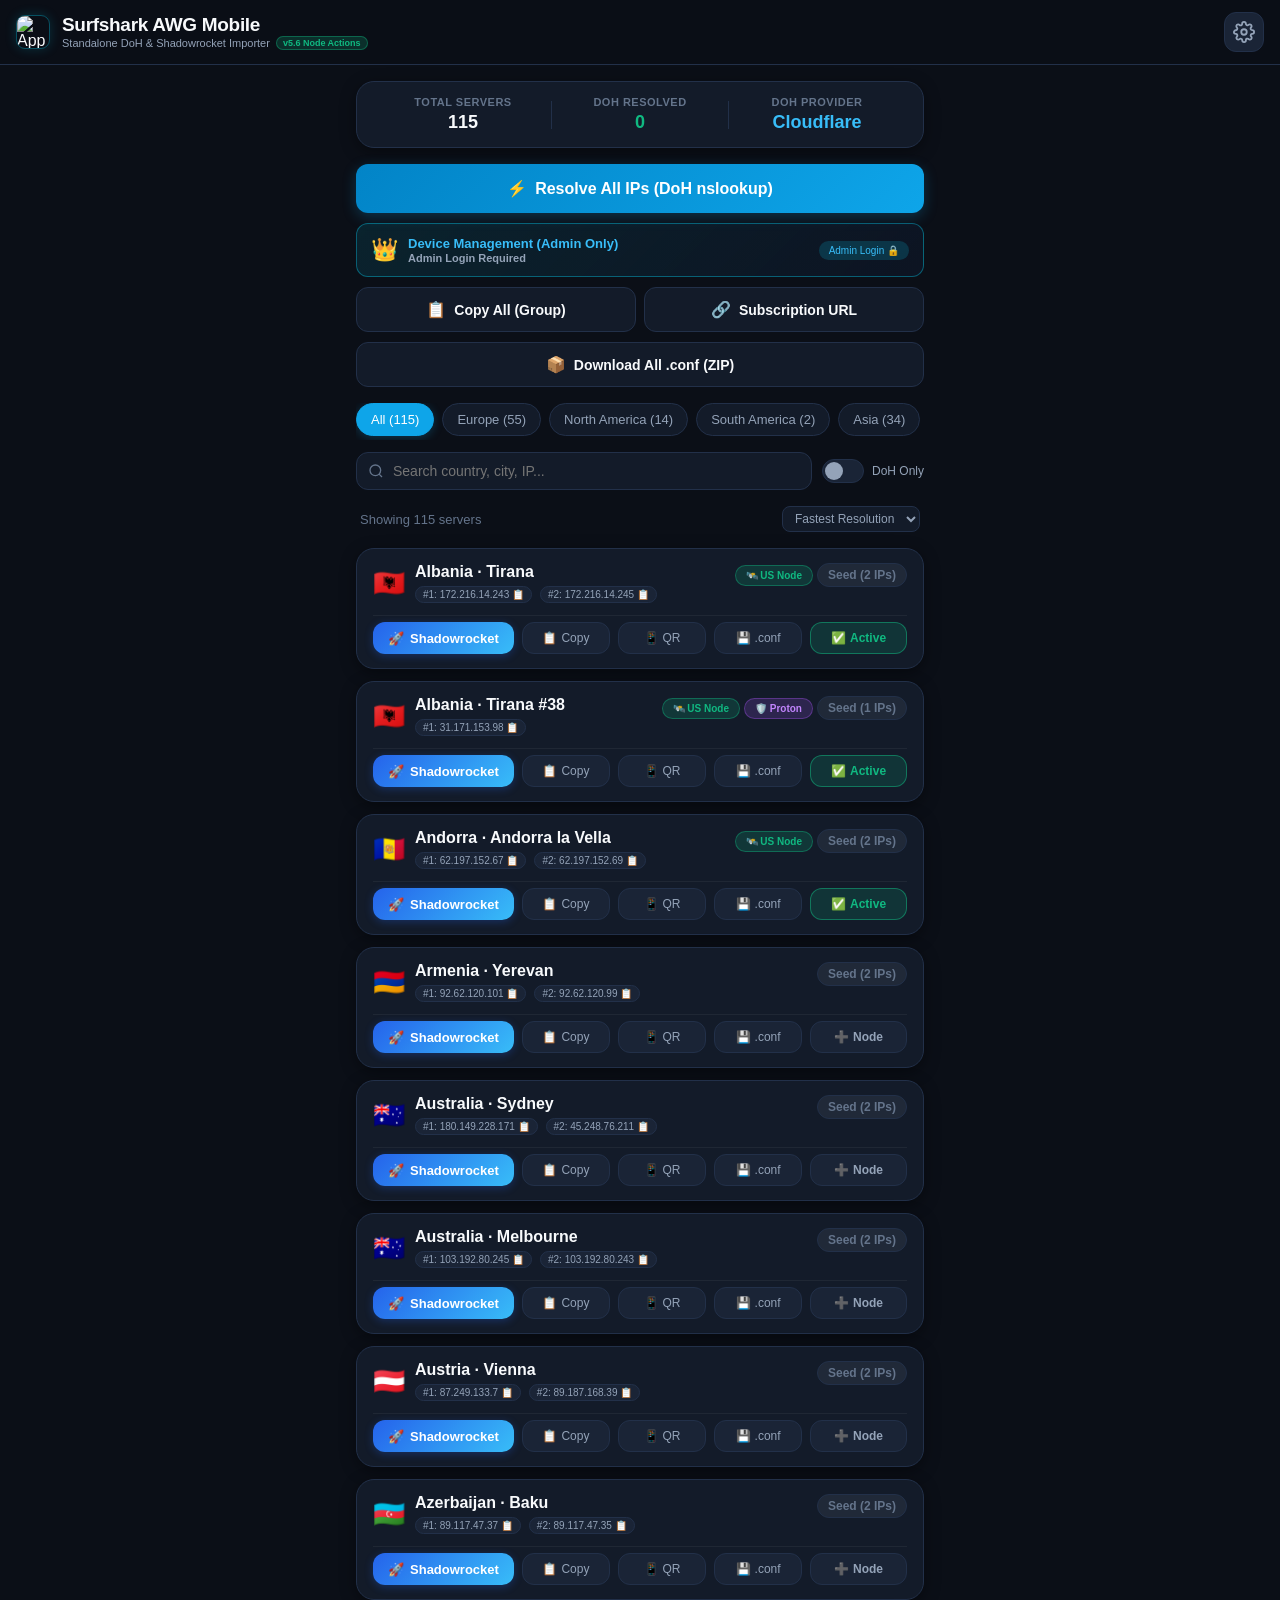
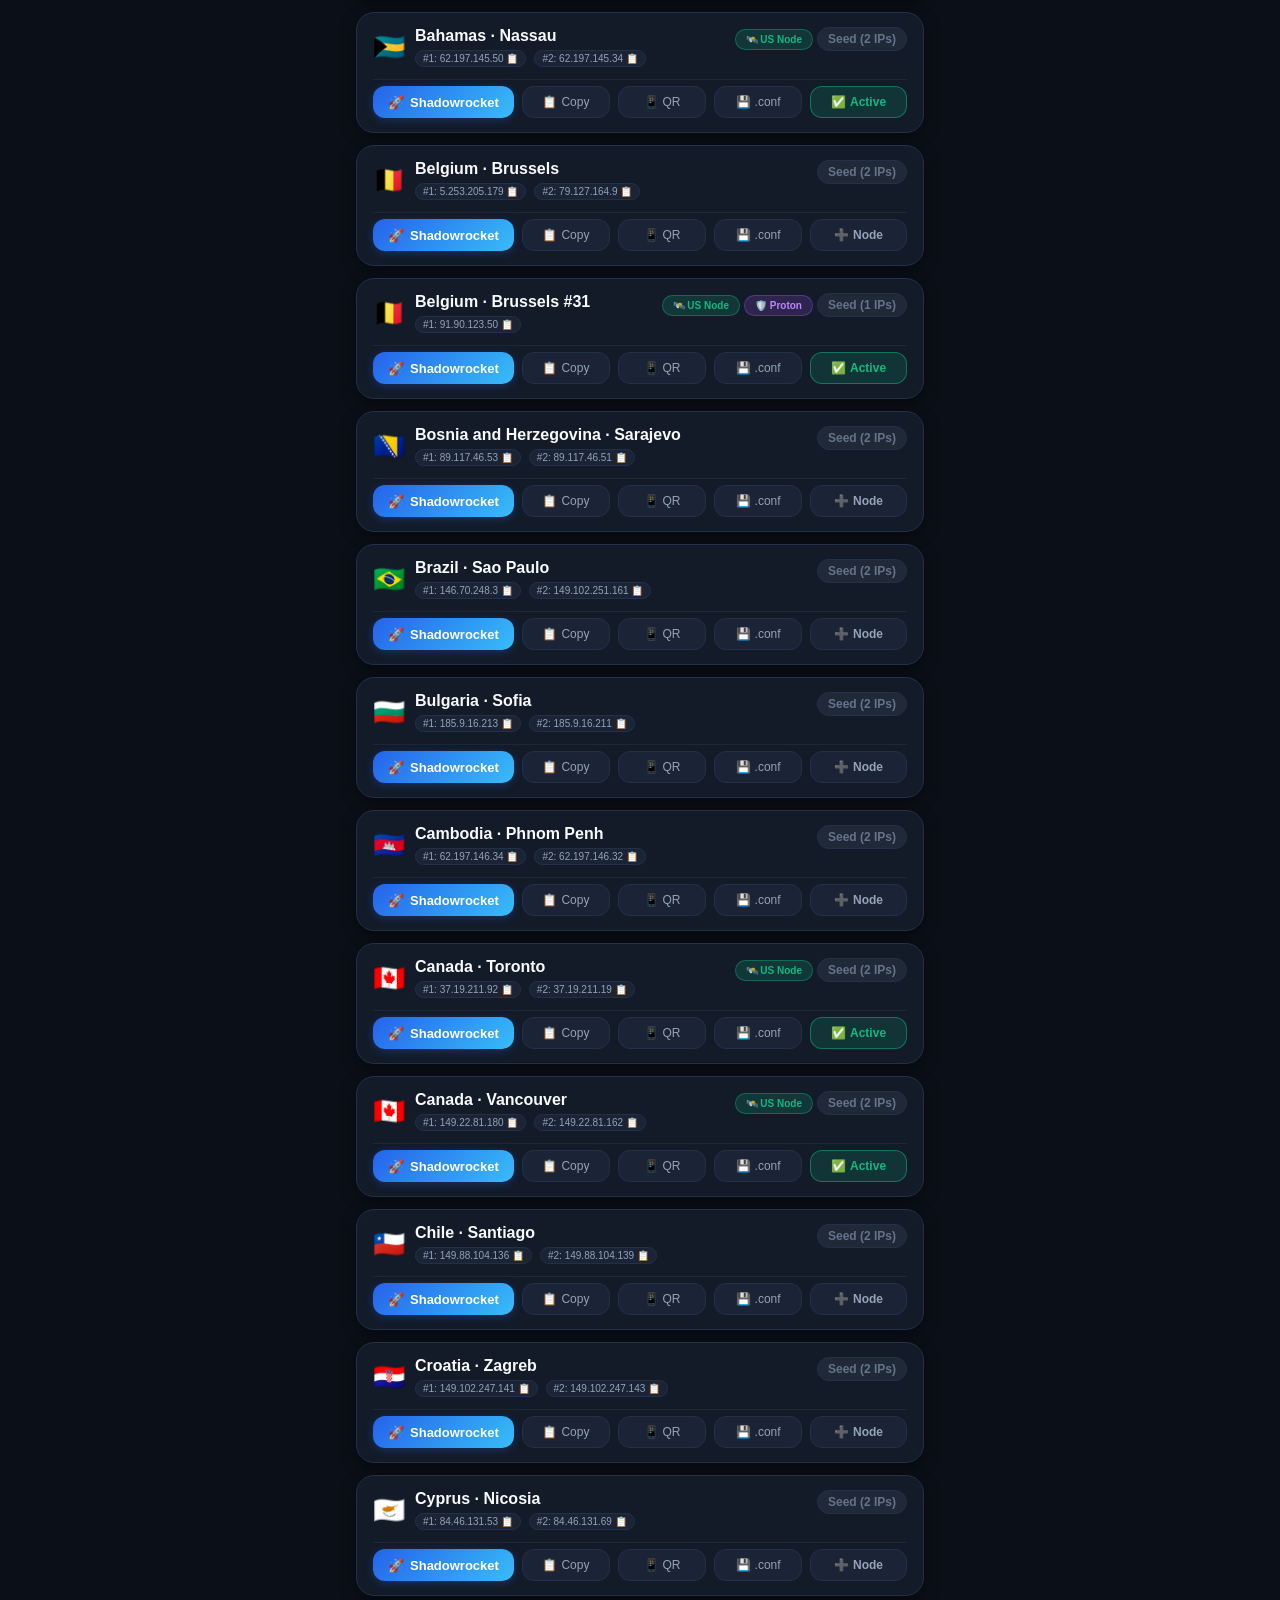
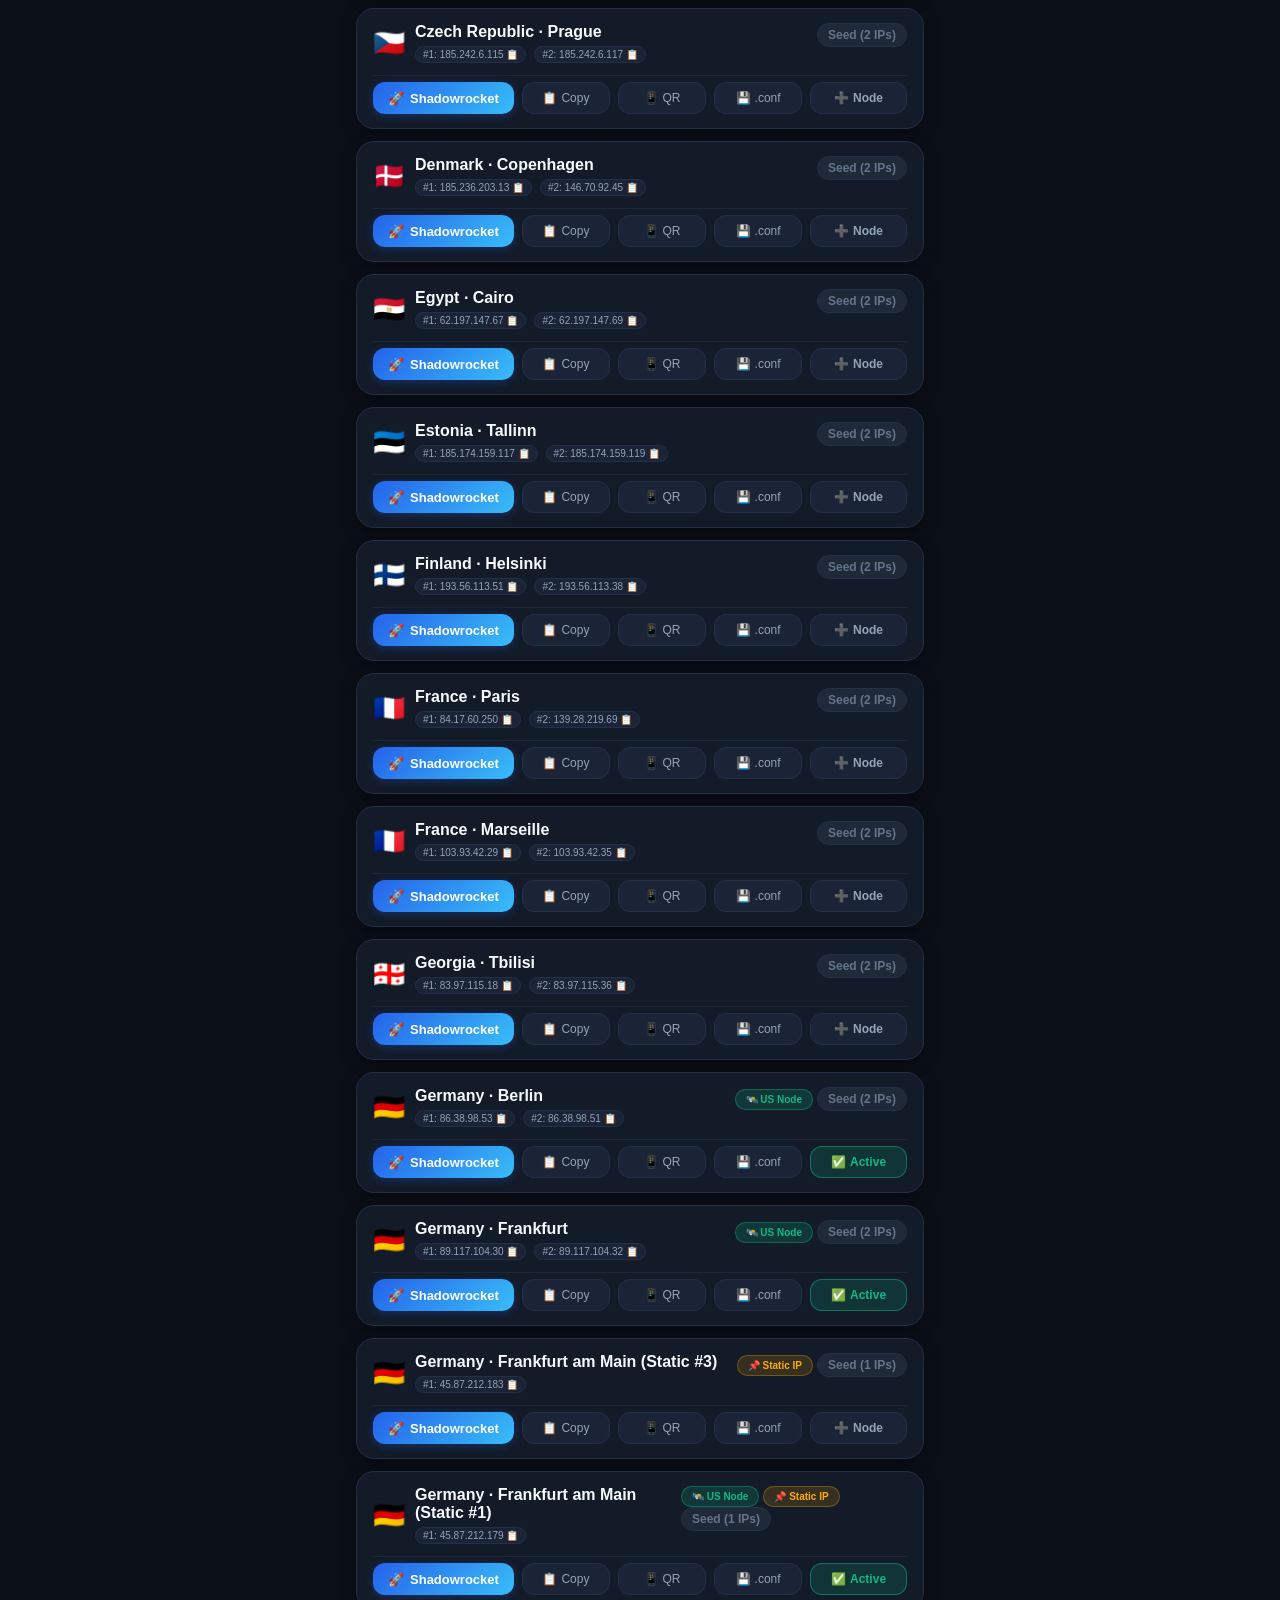
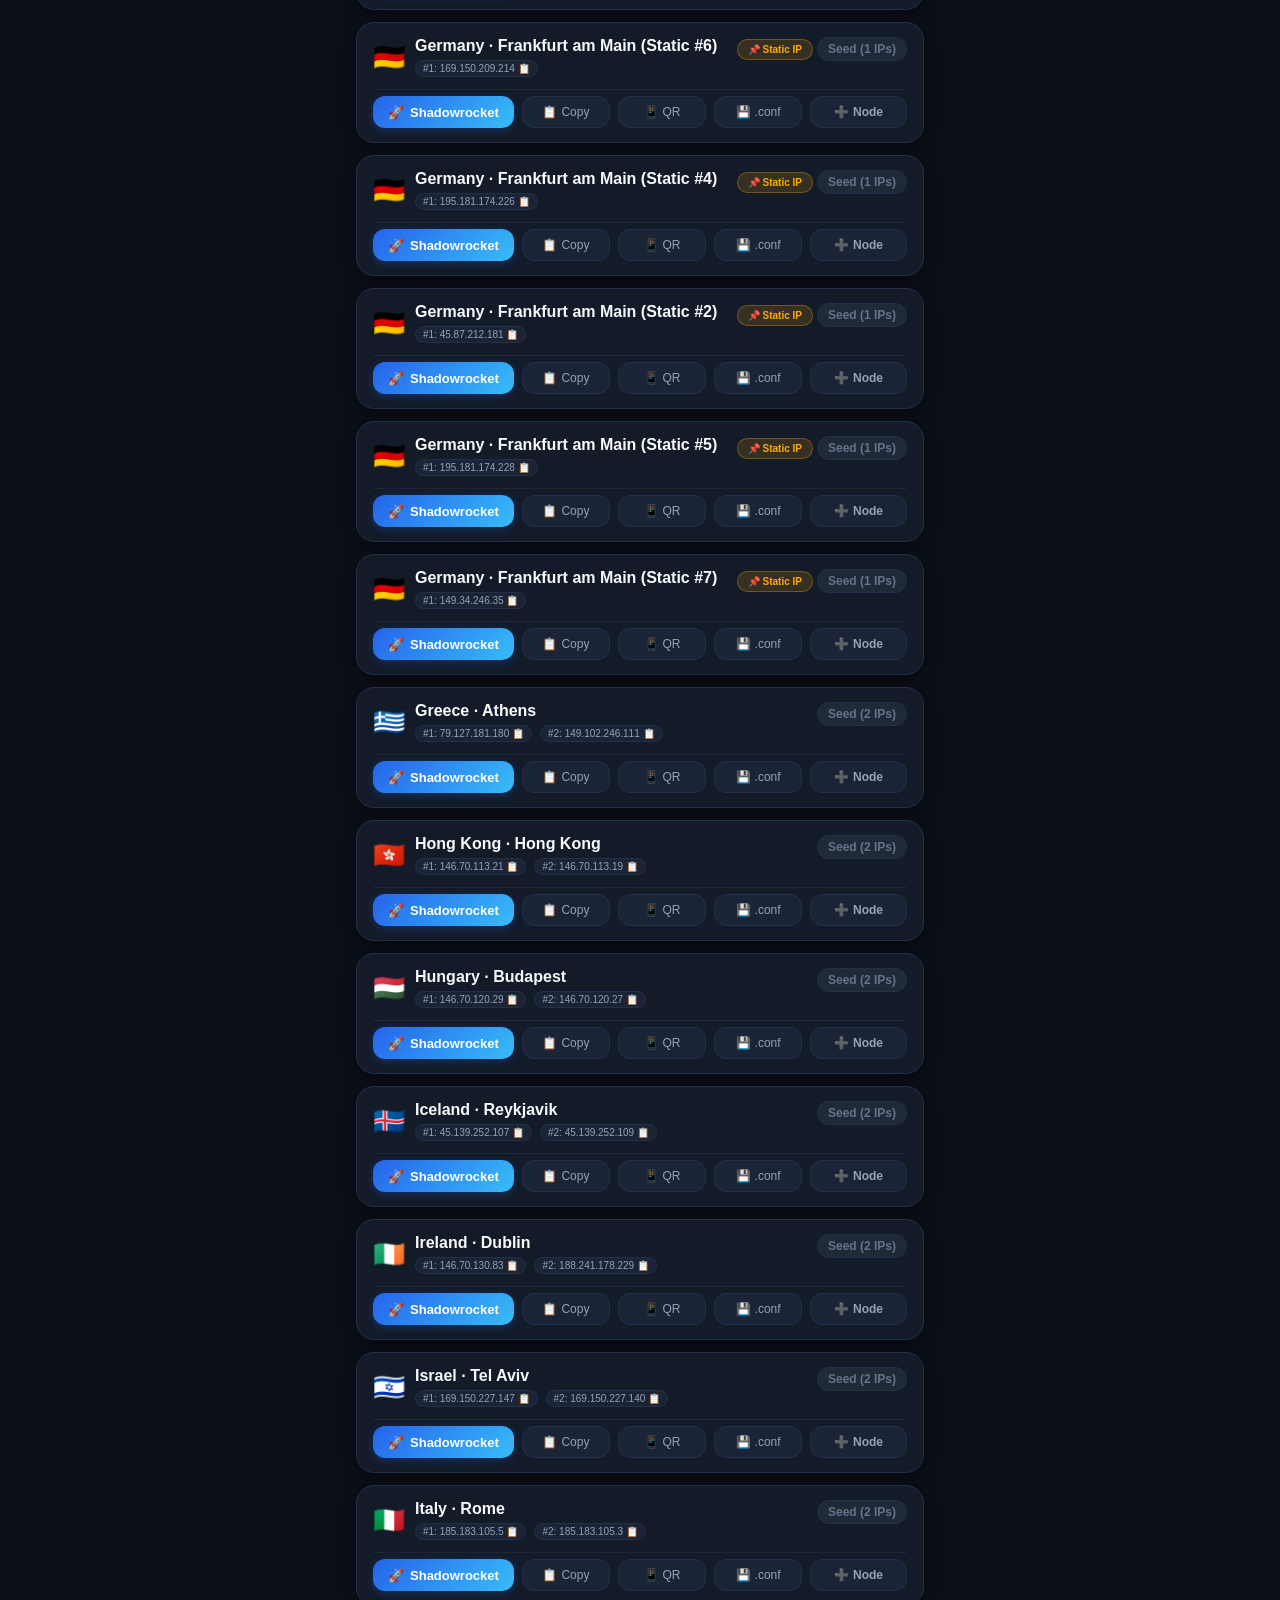
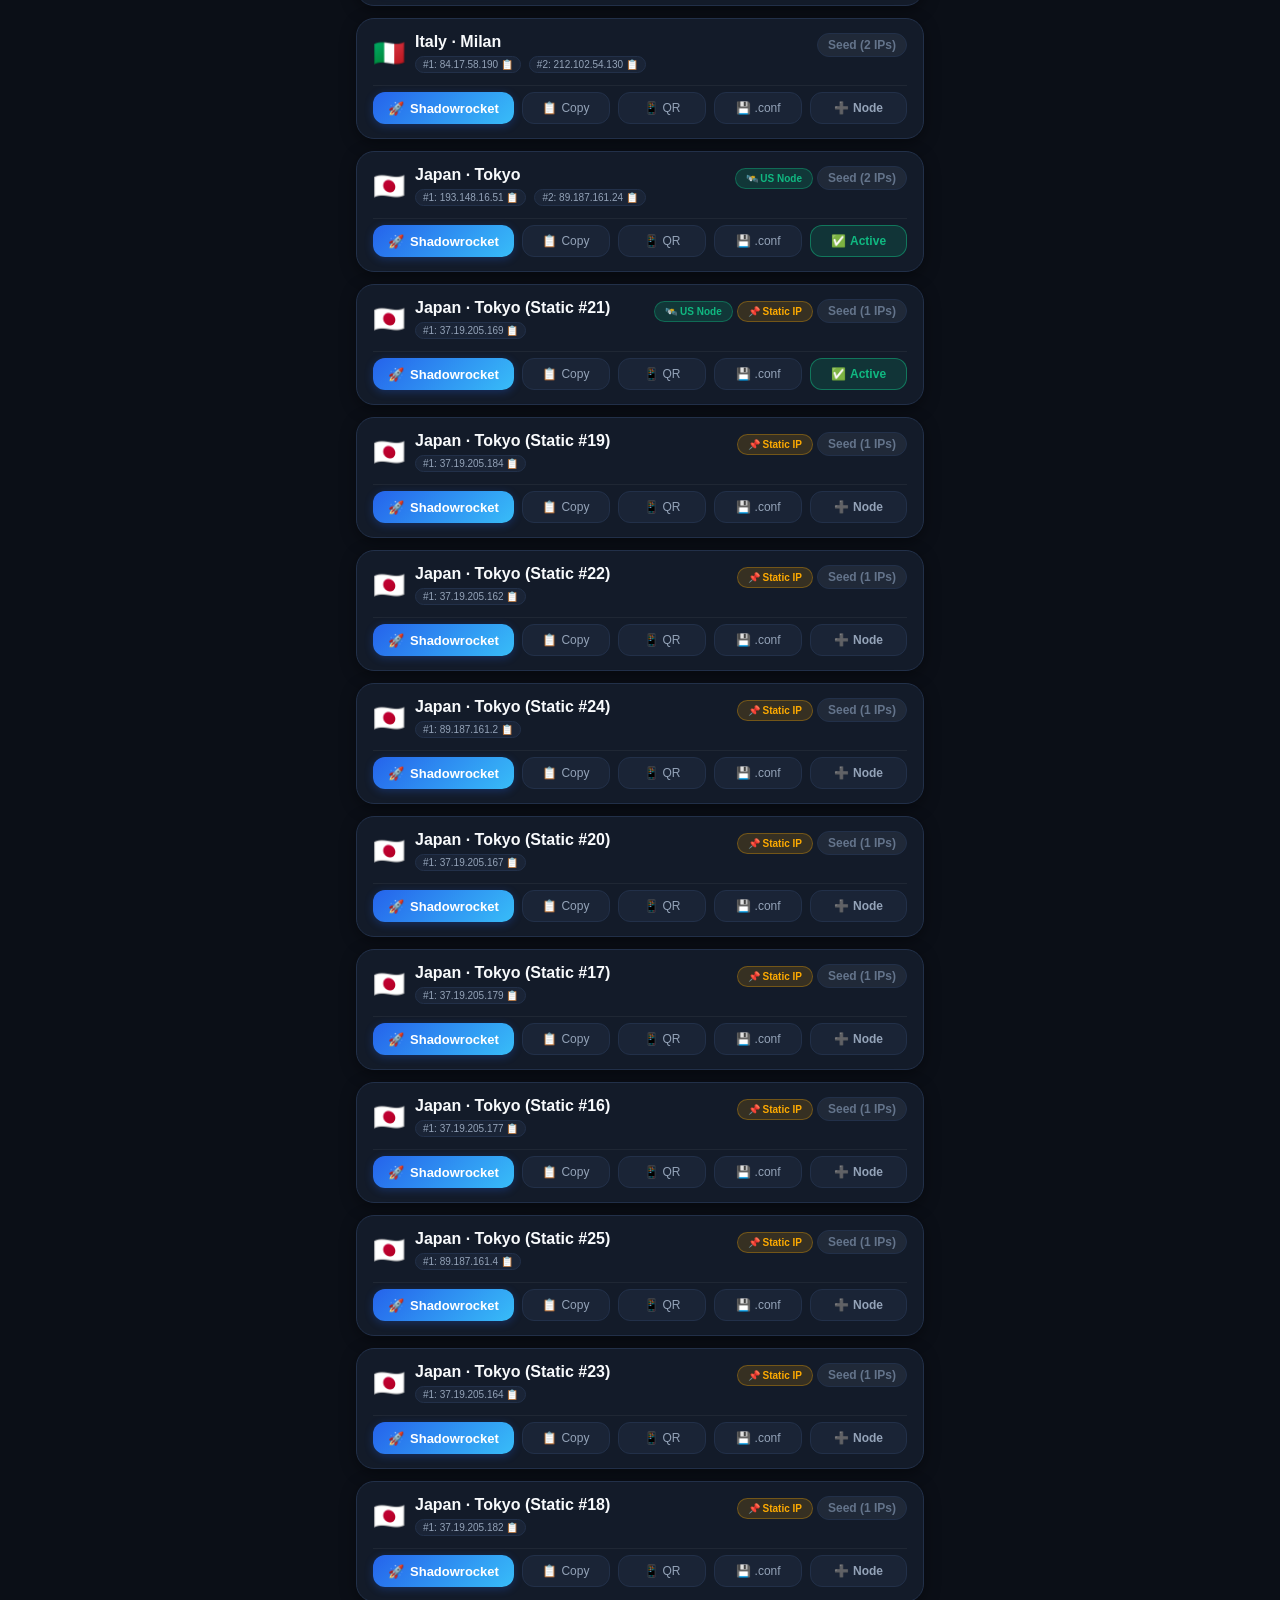
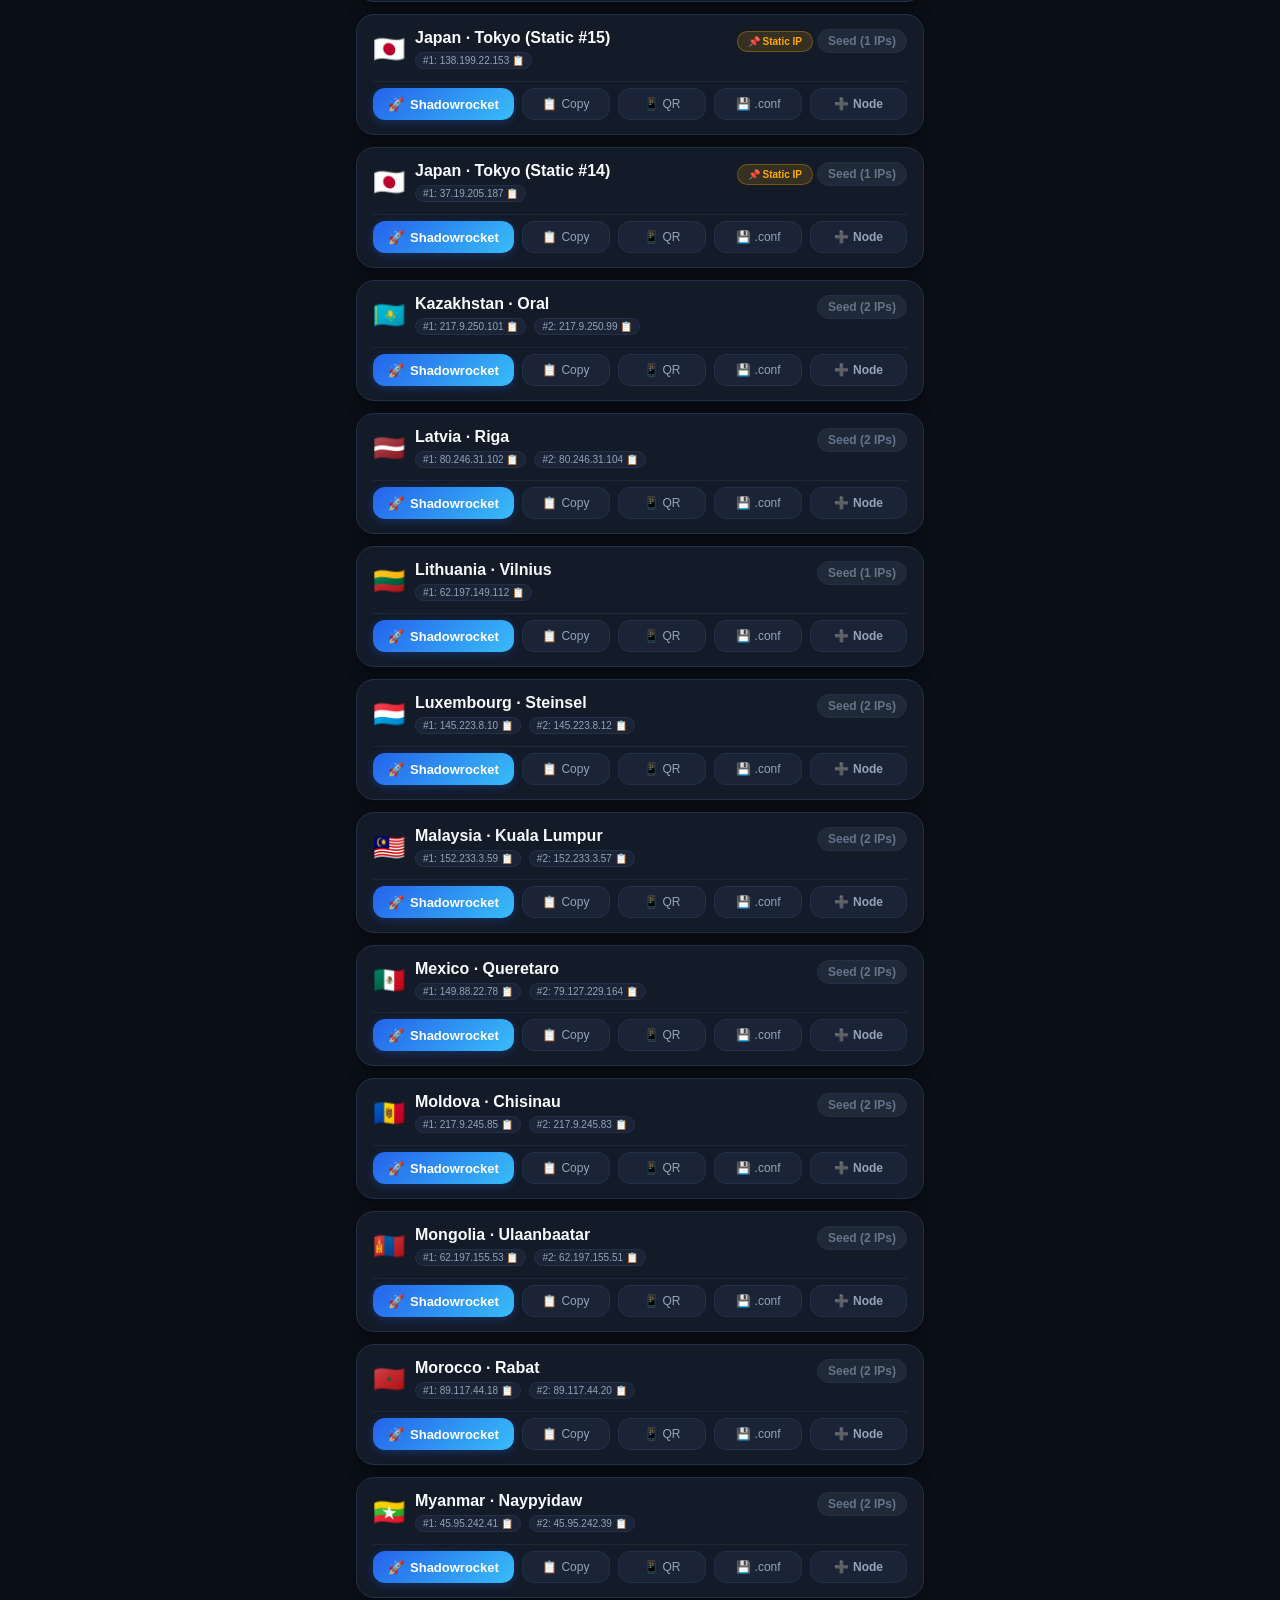
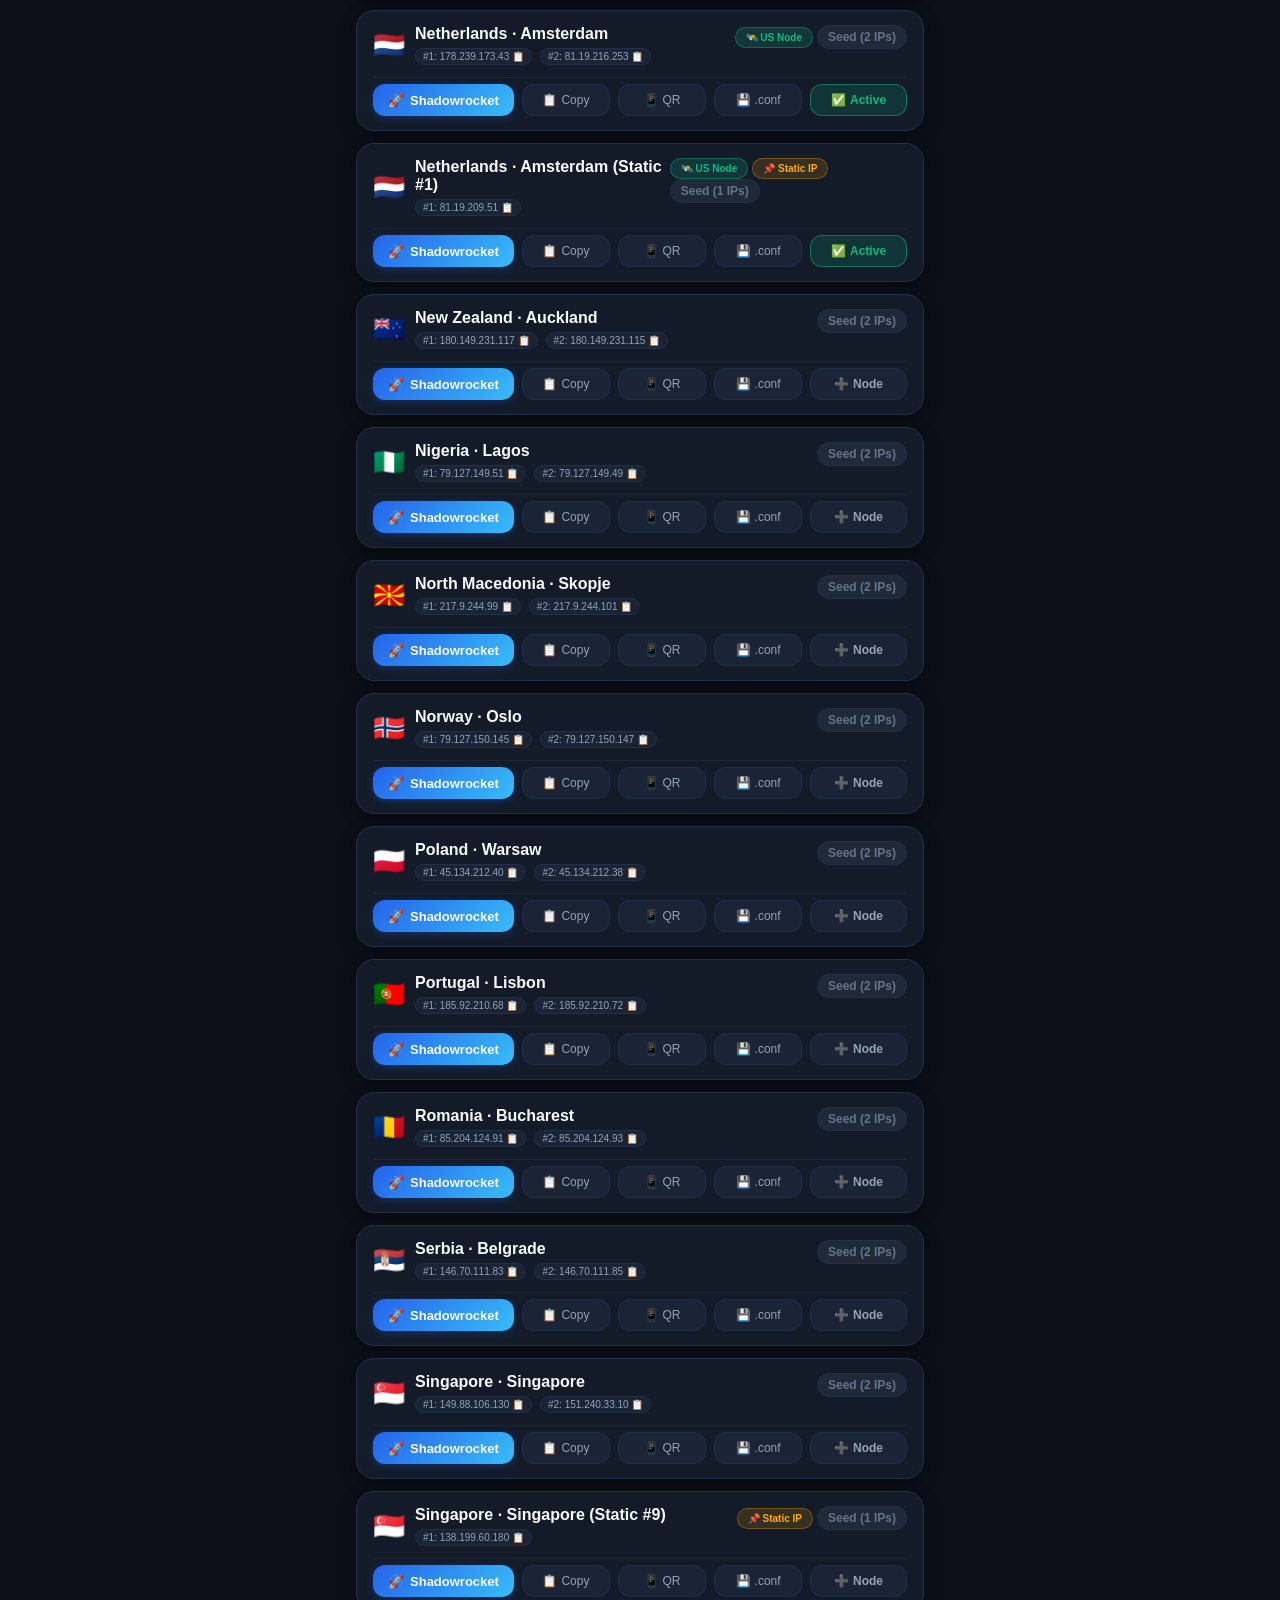
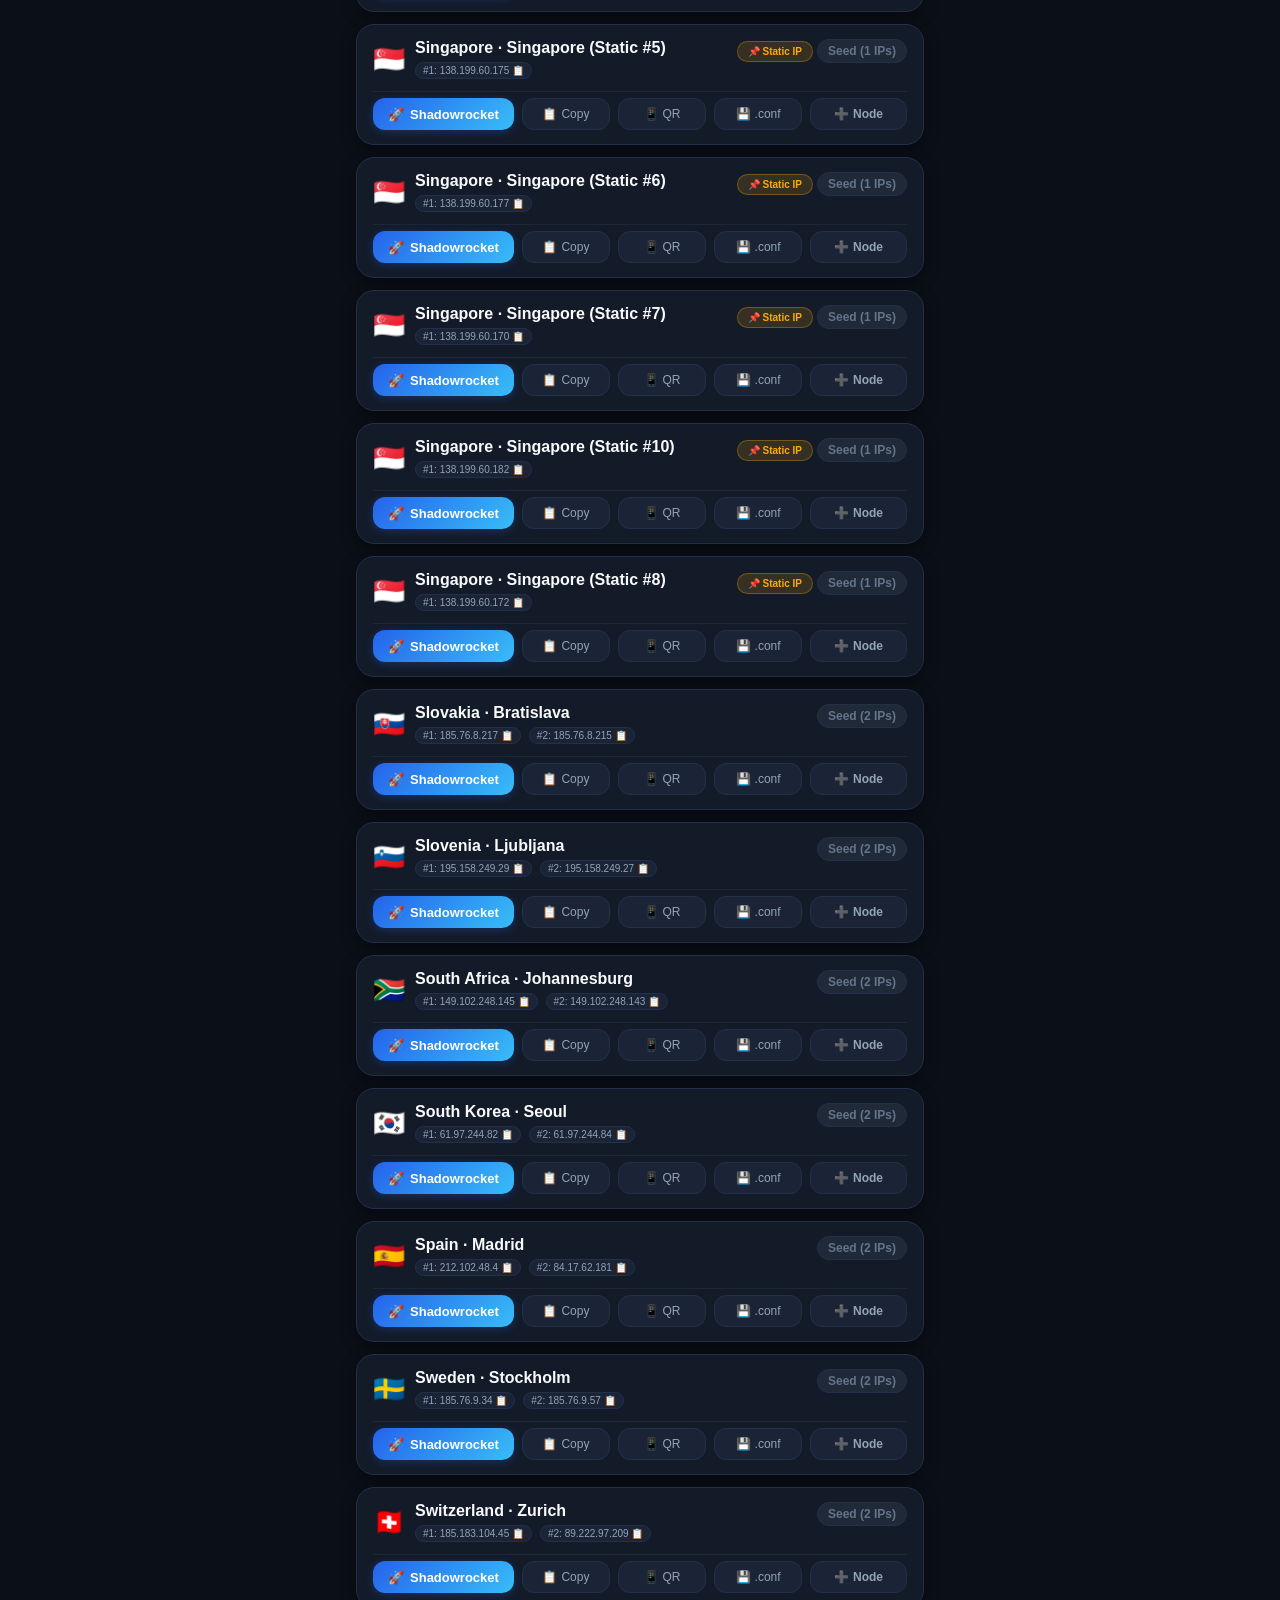
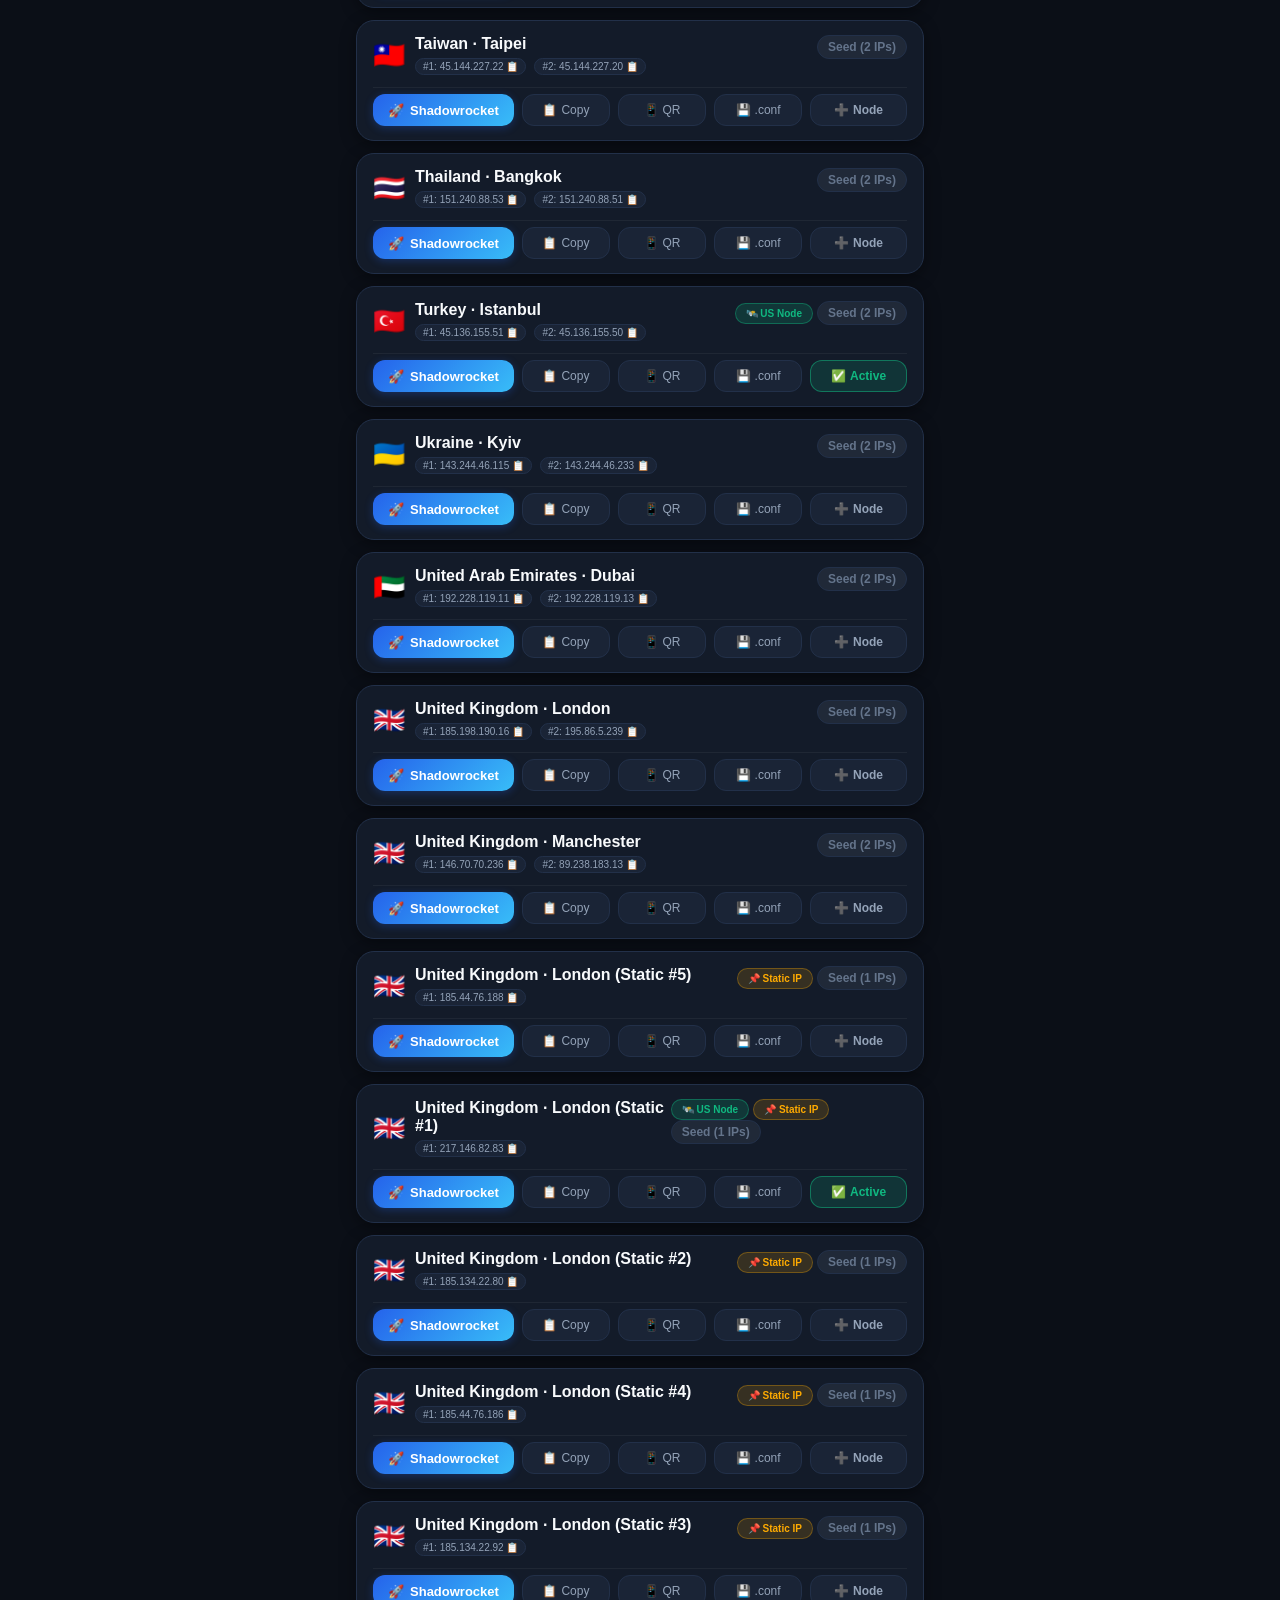
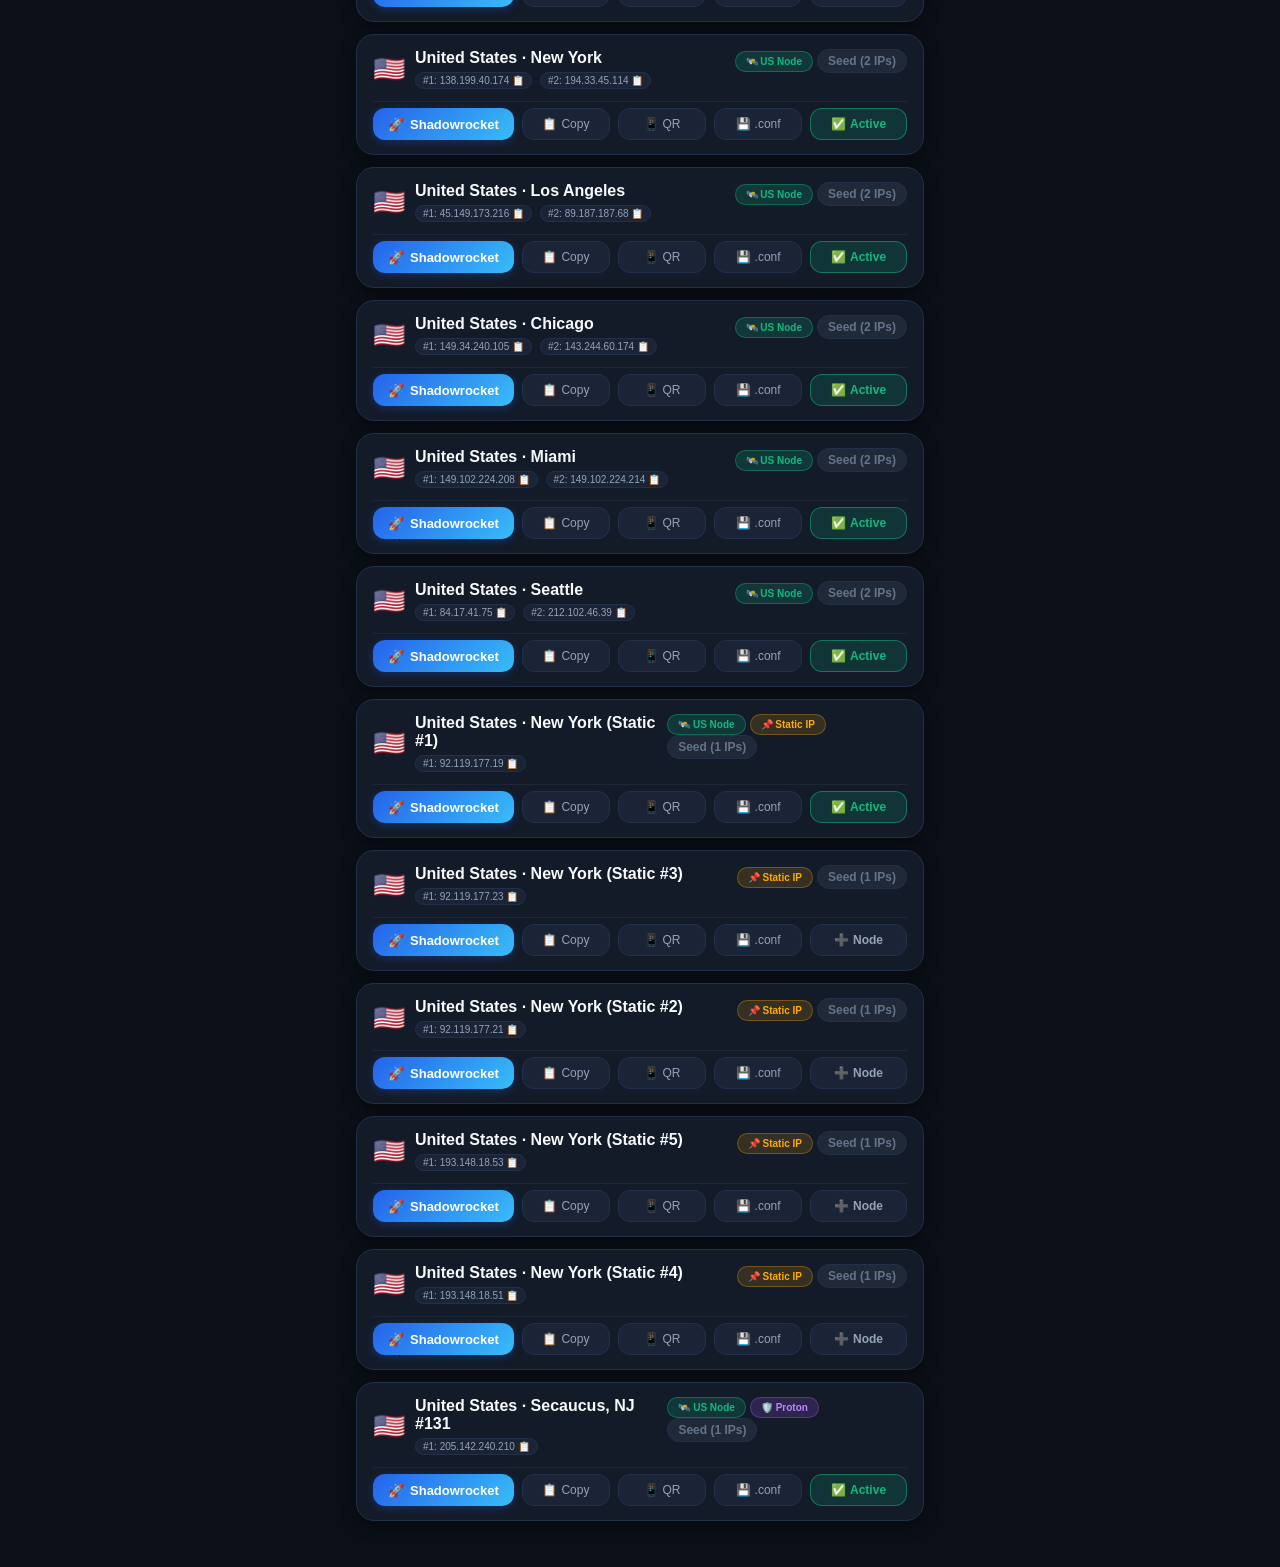
==== commit 09fd5bdd: "chore(auto): update DoH resolved IPs and subscription nodes [skip ci]" ====
--- a/templates/index.html
+++ b/templates/index.html
@@ -2144,7 +2144,7 @@
 
     <script>
     // Embedded Seed Catalog of 76 Surfshark Clusters
-    const DEFAULT_SERVERS = [{"continent": "Europe", "country": "Albania", "country_code": "AL", "city": "Tirana", "hostname": "al-tia.prod.surfshark.com", "port": 51820, "public_key": "l8EOWPyzt/njrb74CADY4VOhns/TbUN6KFTbytHcFQw=", "resolved_ips": ["172.216.15.157", "172.216.15.205"], "secure_core": false, "port_forward": false, "server_name": "", "node_code": "al"}, {"continent": "Europe", "country": "Germany", "country_code": "DE", "city": "Berlin", "hostname": "de-ber.prod.surfshark.com", "port": 51820, "public_key": "d3ldwEjnFcbLwD1o8uC5xC3DaSNek8DGeTpOb/h/IE4=", "resolved_ips": ["86.38.98.81", "86.38.98.58"], "secure_core": false, "port_forward": false, "server_name": "", "node_code": "de"}, {"continent": "Europe", "country": "Germany", "country_code": "DE", "city": "Frankfurt", "hostname": "de-fra.prod.surfshark.com", "port": 51820, "public_key": "fJDA+OA6jzQxfRcoHfC27xz7m3C8/590fRjpntzSpGo=", "resolved_ips": ["138.199.19.164", "138.199.19.192"], "secure_core": false, "port_forward": false, "server_name": "", "node_code": "de"}, {"continent": "Europe", "country": "Netherlands", "country_code": "NL", "city": "Amsterdam", "hostname": "nl-ams.prod.surfshark.com", "port": 51820, "public_key": "Lxg3jAOKcBA9tGBtB6vEWMFl5LUEB6AwOpuniYn1cig=", "resolved_ips": ["89.46.223.181", "146.70.175.51"], "secure_core": false, "port_forward": false, "server_name": "", "node_code": "nl"}, {"continent": "Europe", "country": "United Kingdom", "country_code": "GB", "city": "London", "hostname": "uk-lon.prod.surfshark.com", "port": 51820, "public_key": "iBJRXLZwXuWWrOZE1ZrAXEKMgV/z0WjG0Tks5rnWLBI=", "resolved_ips": ["178.238.10.210", "195.140.213.243"], "secure_core": false, "port_forward": false, "server_name": "", "node_code": "gb"}, {"continent": "Europe", "country": "United Kingdom", "country_code": "GB", "city": "Manchester", "hostname": "uk-man.prod.surfshark.com", "port": 51820, "public_key": "9R8He1cP8Laf5MT58FcaEYtPW/qnN3M9MQThIXOIvHs=", "resolved_ips": ["89.238.133.117", "89.238.132.77"], "secure_core": false, "port_forward": false, "server_name": "", "node_code": "gb"}, {"continent": "Europe", "country": "France", "country_code": "FR", "city": "Paris", "hostname": "fr-par.prod.surfshark.com", "port": 51820, "public_key": "AsvLuvKKADdc67aA/vHA3vb61S6YnGGx2Pd4aP4wal8=", "resolved_ips": ["146.70.194.221", "143.244.57.91"], "secure_core": false, "port_forward": false, "server_name": "", "node_code": "fr"}, {"continent": "Europe", "country": "France", "country_code": "FR", "city": "Marseille", "hostname": "fr-mrs.prod.surfshark.com", "port": 51820, "public_key": "QYa3ZFLwWAHKiJzOcbM73K7KBE0tdJYuirbGb+uH0H0=", "resolved_ips": ["103.93.42.27", "103.93.42.25"], "secure_core": false, "port_forward": false, "server_name": "", "node_code": "fr"}, {"continent": "Europe", "country": "Switzerland", "country_code": "CH", "city": "Zurich", "hostname": "ch-zur.prod.surfshark.com", "port": 51820, "public_key": "qFuwaE8IyDbNBTNar3xAXRGaBdkTtmLh1uIGMJxTxUs=", "resolved_ips": ["169.150.197.12", "86.106.158.111"], "secure_core": false, "port_forward": false, "server_name": "", "node_code": "ch"}, {"continent": "Europe", "country": "Sweden", "country_code": "SE", "city": "Stockholm", "hostname": "se-sto.prod.surfshark.com", "port": 51820, "public_key": "oUFRc+2emXgogDVWnJF4RAzr72PyafCzMVeQOgG92lY=", "resolved_ips": ["185.76.9.51", "185.76.9.46"], "secure_core": false, "port_forward": false, "server_name": "", "node_code": "se"}, {"continent": "Europe", "country": "Norway", "country_code": "NO", "city": "Oslo", "hostname": "no-osl.prod.surfshark.com", "port": 51820, "public_key": "pXfZi2vsdd88qrnqh+bwqHG4IYD42pj3T1wCm3PIGmw=", "resolved_ips": ["79.127.150.130", "79.127.150.132"], "secure_core": false, "port_forward": false, "server_name": "", "node_code": "no"}, {"continent": "Europe", "country": "Finland", "country_code": "FI", "city": "Helsinki", "hostname": "fi-hel.prod.surfshark.com", "port": 51820, "public_key": "+nv/Z8I2VS0eRdZwkpQW3U9RmsboTz2MUF94jVg5w10=", "resolved_ips": ["193.56.113.42", "193.56.113.41"], "secure_core": false, "port_forward": false, "server_name": "", "node_code": "fi"}, {"continent": "Europe", "country": "Denmark", "country_code": "DK", "city": "Copenhagen", "hostname": "dk-cph.prod.surfshark.com", "port": 51820, "public_key": "peDjRPEdHHmo0hGootZ9f+MQCEXmziFkLhMTl2PeXRM=", "resolved_ips": ["146.70.42.147", "146.70.42.149"], "secure_core": false, "port_forward": false, "server_name": "", "node_code": "dk"}, {"continent": "Europe", "country": "Belgium", "country_code": "BE", "city": "Brussels", "hostname": "be-bru.prod.surfshark.com", "port": 51820, "public_key": "9wZOjtwuKEc0GBcvc3xJQ4Kjo8G3EMXu6zJRzbanOjc=", "resolved_ips": ["79.127.164.19", "79.127.164.17"], "secure_core": false, "port_forward": false, "server_name": "", "node_code": "be"}, {"continent": "Europe", "country": "Ireland", "country_code": "IE", "city": "Dublin", "hostname": "ie-dub.prod.surfshark.com", "port": 51820, "public_key": "TjYxodFNdGlefxnWqe9vWWJHnz3meYWWhiIJyU8rgg8=", "resolved_ips": ["149.34.242.82", "149.34.242.79"], "secure_core": false, "port_forward": false, "server_name": "", "node_code": "ie"}, {"continent": "Europe", "country": "Italy", "country_code": "IT", "city": "Rome", "hostname": "it-rom.prod.surfshark.com", "port": 51820, "public_key": "fqxSeDr7n249iywruwLMwkV3r36svPT1tLf9TJOTFAw=", "resolved_ips": ["37.120.207.165", "37.120.207.163"], "secure_core": false, "port_forward": false, "server_name": "", "node_code": "it"}, {"continent": "Europe", "country": "Italy", "country_code": "IT", "city": "Milan", "hostname": "it-mil.prod.surfshark.com", "port": 51820, "public_key": "vIMHzH5FHdVkrhOOc0u/FySVhumaLC3XUk39Wk34LnE=", "resolved_ips": ["212.102.54.143", "146.70.182.75"], "secure_core": false, "port_forward": false, "server_name": "", "node_code": "it"}, {"continent": "Europe", "country": "Spain", "country_code": "ES", "city": "Madrid", "hostname": "es-mad.prod.surfshark.com", "port": 51820, "public_key": "a30vOQfjwPzjRxGNi2dvSAMdaPHEYatR84cUjXKOwls=", "resolved_ips": ["135.136.61.85", "135.136.61.93"], "secure_core": false, "port_forward": false, "server_name": "", "node_code": "es"}, {"continent": "Europe", "country": "Portugal", "country_code": "PT", "city": "Lisbon", "hostname": "pt-lis.prod.surfshark.com", "port": 51820, "public_key": "JgYlpt7jFh0FV2QO0QQ3yFfsnqikUq977V3cObFGTQ4=", "resolved_ips": ["149.88.20.97", "149.88.20.99"], "secure_core": false, "port_forward": false, "server_name": "", "node_code": "pt"}, {"continent": "Europe", "country": "Austria", "country_code": "AT", "city": "Vienna", "hostname": "at-vie.prod.surfshark.com", "port": 51820, "public_key": "dPZe8Jq3Hu0k07MDk+Y4+AS2XHSLYalyg91TSFXRYEA=", "resolved_ips": ["89.187.168.49", "89.187.168.36"], "secure_core": false, "port_forward": false, "server_name": "", "node_code": "at"}, {"continent": "Europe", "country": "Poland", "country_code": "PL", "city": "Warsaw", "hostname": "pl-waw.prod.surfshark.com", "port": 51820, "public_key": "vBa3HK7QXietG64rHRLm085VMS2cAX2paeAaphB/SEU=", "resolved_ips": ["45.128.38.147", "138.199.17.132"], "secure_core": false, "port_forward": false, "server_name": "", "node_code": "pl"}, {"continent": "Europe", "country": "Czech Republic", "country_code": "CZ", "city": "Prague", "hostname": "cz-prg.prod.surfshark.com", "port": 51820, "public_key": "c1bfP+OBTj6WUe8NDH8d6nDTwpQicopfdkHFx3BIaSk=", "resolved_ips": ["185.180.14.149", "185.152.64.165"], "secure_core": false, "port_forward": false, "server_name": "", "node_code": "cz"}, {"continent": "Europe", "country": "Slovakia", "country_code": "SK", "city": "Bratislava", "hostname": "sk-bts.prod.surfshark.com", "port": 51820, "public_key": "T5b7+uwUFqN5r1WsfBXURpSnYCYRLFAVreKkIQHGOlw=", "resolved_ips": ["146.70.114.189", "146.70.114.187"], "secure_core": false, "port_forward": false, "server_name": "", "node_code": "sk"}, {"continent": "Europe", "country": "Hungary", "country_code": "HU", "city": "Budapest", "hostname": "hu-bud.prod.surfshark.com", "port": 51820, "public_key": "Pk3+iZNP0uWkDTSmEHlUeSA3WyiFXLXgYgAQ5wNyIBk=", "resolved_ips": ["79.127.182.2", "79.127.182.4"], "secure_core": false, "port_forward": false, "server_name": "", "node_code": "hu"}, {"continent": "Europe", "country": "Romania", "country_code": "RO", "city": "Bucharest", "hostname": "ro-buc.prod.surfshark.com", "port": 51820, "public_key": "uRT3uSAUwvm7Rp+s3n5V9JibsKHKAZ/8+SU3psG8QxI=", "resolved_ips": ["169.150.199.169", "169.150.199.167"], "secure_core": false, "port_forward": false, "server_name": "", "node_code": "ro"}, {"continent": "Europe", "country": "Bulgaria", "country_code": "BG", "city": "Sofia", "hostname": "bg-sof.prod.surfshark.com", "port": 51820, "public_key": "LQFiCiZcPEoYasKRLbCfXp2fYYsj8wiMr/L9u6hYqSo=", "resolved_ips": ["156.146.55.196", "156.146.55.194"], "secure_core": false, "port_forward": false, "server_name": "", "node_code": "bg"}, {"continent": "Europe", "country": "Greece", "country_code": "GR", "city": "Athens", "hostname": "gr-ath.prod.surfshark.com", "port": 51820, "public_key": "bXnjQGLhuauvBMg51YIAhwX40YqNL2ImyEub5DpHaBk=", "resolved_ips": ["149.102.246.100", "149.102.246.194"], "secure_core": false, "port_forward": false, "server_name": "", "node_code": "gr"}, {"continent": "Europe", "country": "Cyprus", "country_code": "CY", "city": "Nicosia", "hostname": "cy-nic.prod.surfshark.com", "port": 51820, "public_key": "kEAQgNChxGgrzoKPpCPFJKh0L1/5rXIq08KSY4g26zY=", "resolved_ips": ["84.46.131.83", "84.46.131.37"], "secure_core": false, "port_forward": false, "server_name": "", "node_code": "cy"}, {"continent": "Europe", "country": "Croatia", "country_code": "HR", "city": "Zagreb", "hostname": "hr-zag.prod.surfshark.com", "port": 51820, "public_key": "nIQmC5T4H0HX4yA2u/Z5rrbLQDAOLA+kFCdt8S94xXg=", "resolved_ips": ["149.102.247.137", "149.102.247.139"], "secure_core": false, "port_forward": false, "server_name": "", "node_code": "hr"}, {"continent": "Europe", "country": "Slovenia", "country_code": "SI", "city": "Ljubljana", "hostname": "si-lju.prod.surfshark.com", "port": 51820, "public_key": "yPdmxOfzm06fotkt/dlaAiyxWPaWfCuDPaUljNx+c38=", "resolved_ips": ["195.158.249.25", "195.158.249.23"], "secure_core": false, "port_forward": false, "server_name": "", "node_code": "si"}, {"continent": "Europe", "country": "Serbia", "country_code": "RS", "city": "Belgrade", "hostname": "rs-beg.prod.surfshark.com", "port": 51820, "public_key": "A3vmr6/umw5sP8anxNyipgi5oEnOnZdqB1K/cbQpMiI=", "resolved_ips": ["37.120.193.227", "37.120.193.229"], "secure_core": false, "port_forward": false, "server_name": "", "node_code": "rs"}, {"continent": "Europe", "country": "Bosnia and Herzegovina", "country_code": "BA", "city": "Sarajevo", "hostname": "ba-sjj.prod.surfshark.com", "port": 51820, "public_key": "hsm/ps/uxcsVNzT3OmV/l7ZWv+TRIS+IM+N6/nTymkw=", "resolved_ips": ["89.117.46.37", "89.117.46.35"], "secure_core": false, "port_forward": false, "server_name": "", "node_code": "ba"}, {"continent": "Europe", "country": "North Macedonia", "country_code": "MK", "city": "Skopje", "hostname": "mk-skp.prod.surfshark.com", "port": 51820, "public_key": "dZNq48noPkey9rwSbAU+masbafpDSaAmtAMaP+gzLxA=", "resolved_ips": ["217.9.244.85", "217.9.244.83"], "secure_core": false, "port_forward": false, "server_name": "", "node_code": "mk"}, {"continent": "Europe", "country": "Estonia", "country_code": "EE", "city": "Tallinn", "hostname": "ee-tll.prod.surfshark.com", "port": 51820, "public_key": "CsdrT+WfcMRPhrOWgZeHj9DQiQtJfYFci94K5ztjr2E=", "resolved_ips": ["185.174.159.123", "185.174.159.121"], "secure_core": false, "port_forward": false, "server_name": "", "node_code": "ee"}, {"continent": "Europe", "country": "Latvia", "country_code": "LV", "city": "Riga", "hostname": "lv-rig.prod.surfshark.com", "port": 51820, "public_key": "EmghYf9rIpwOQ0uIjIxgCXs/WwHJthNvPIv5iKseE3A=", "resolved_ips": ["80.246.31.100", "80.246.31.98"], "secure_core": false, "port_forward": false, "server_name": "", "node_code": "lv"}, {"continent": "Europe", "country": "Lithuania", "country_code": "LT", "city": "Vilnius", "hostname": "lt-vno.prod.surfshark.com", "port": 51820, "public_key": "pC7xJD56uFFJ7qHpe3XvXXhjwZcoMco09ySHOg4h+iA=", "resolved_ips": ["62.197.149.112", "62.197.149.109"], "secure_core": false, "port_forward": false, "server_name": "", "node_code": "lt"}, {"continent": "Europe", "country": "Moldova", "country_code": "MD", "city": "Chisinau", "hostname": "md-chi.prod.surfshark.com", "port": 51820, "public_key": "4Exn42t337sxoBzYHxgmDBNq+AhTYz6nvEj98TWY50Y=", "resolved_ips": ["217.9.245.101", "217.9.245.99"], "secure_core": false, "port_forward": false, "server_name": "", "node_code": "md"}, {"continent": "Europe", "country": "Ukraine", "country_code": "UA", "city": "Kyiv", "hostname": "ua-iev.prod.surfshark.com", "port": 51820, "public_key": "wy+PhWBP715KfBrsQR4P3JUalYc9a77FmZWQinwYLmo=", "resolved_ips": ["143.244.46.118", "143.244.46.98"], "secure_core": false, "port_forward": false, "server_name": "", "node_code": "ua"}, {"continent": "Europe", "country": "Iceland", "country_code": "IS", "city": "Reykjavik", "hostname": "is-rkv.prod.surfshark.com", "port": 51820, "public_key": "d0m2sIa0JGcxCBvoWDU77SjmPoiWI/oKoX1TL2f2fTA=", "resolved_ips": ["45.139.252.107", "45.139.252.109"], "secure_core": false, "port_forward": false, "server_name": "", "node_code": "is"}, {"continent": "Europe", "country": "Luxembourg", "country_code": "LU", "city": "Steinsel", "hostname": "lu-ste.prod.surfshark.com", "port": 51820, "public_key": "68JVBL/M2AYQ9gYHtcpmZ6Pl+ayhJjTL2sr6Ej1VEFg=", "resolved_ips": ["185.153.151.144", "185.153.151.174"], "secure_core": false, "port_forward": false, "server_name": "", "node_code": "lu"}, {"continent": "Europe", "country": "Turkey", "country_code": "TR", "city": "Istanbul", "hostname": "tr-ist.prod.surfshark.com", "port": 51820, "public_key": "sF/TlxU9XaDN3QQBT/lu2Pw9qpD3XpDqLBfInBtff2A=", "resolved_ips": ["45.136.155.55", "45.136.155.53"], "secure_core": false, "port_forward": false, "server_name": "", "node_code": "tr"}, {"continent": "Asia", "country": "Armenia", "country_code": "AM", "city": "Yerevan", "hostname": "am-evn.prod.surfshark.com", "port": 51820, "public_key": "B+aSYrw7JSq7b60uK0nrMQGCiJ48QwiUp/aoRpYX2lU=", "resolved_ips": ["92.62.120.85", "92.62.120.131"], "secure_core": false, "port_forward": false, "server_name": "", "node_code": "am"}, {"continent": "Asia", "country": "Azerbaijan", "country_code": "AZ", "city": "Baku", "hostname": "az-bak.prod.surfshark.com", "port": 51820, "public_key": "pvWYTFxIpqo25NGTertIIWnccS/sUQ6fIkqd8XJYzEI=", "resolved_ips": ["89.117.47.53", "89.117.47.51"], "secure_core": false, "port_forward": false, "server_name": "", "node_code": "az"}, {"continent": "Asia", "country": "Georgia", "country_code": "GE", "city": "Tbilisi", "hostname": "ge-tbs.prod.surfshark.com", "port": 51820, "public_key": "L79E4IoaVZBXOyoMM82TvUIbiKlloRbUnT8R2Cl3PVM=", "resolved_ips": ["83.97.115.18", "83.97.115.36"], "secure_core": false, "port_forward": false, "server_name": "", "node_code": "ge"}, {"continent": "Asia", "country": "Kazakhstan", "country_code": "KZ", "city": "Oral", "hostname": "kz-ura.prod.surfshark.com", "port": 51820, "public_key": "c8SPrUWVMjSm3xdZRF4eg57sdEo2TFmBDVKP+A+quHM=", "resolved_ips": ["217.9.250.99", "217.9.250.101"], "secure_core": false, "port_forward": false, "server_name": "", "node_code": "kz"}, {"continent": "Asia", "country": "United Arab Emirates", "country_code": "AE", "city": "Dubai", "hostname": "ae-dub.prod.surfshark.com", "port": 51820, "public_key": "6dZGkg0iAMgQuOCGknAgBAqDEeJeBQ4Of5eblO4aNC8=", "resolved_ips": ["192.228.119.21", "192.228.119.17"], "secure_core": false, "port_forward": false, "server_name": "", "node_code": "ae"}, {"continent": "Asia", "country": "Israel", "country_code": "IL", "city": "Tel Aviv", "hostname": "il-tlv.prod.surfshark.com", "port": 51820, "public_key": "ZEG2fUrtohnVePblUlDM6wyyeTobzsABnMjTTFmqNUE=", "resolved_ips": ["169.150.227.140", "169.150.227.147"], "secure_core": false, "port_forward": false, "server_name": "", "node_code": "il"}, {"continent": "Asia", "country": "Singapore", "country_code": "SG", "city": "Singapore", "hostname": "sg-sng.prod.surfshark.com", "port": 51820, "public_key": "MGfgkhJsMVMTO33h1wr76+z6gQr/93VcGdClfbaPsnU=", "resolved_ips": ["151.240.33.12", "149.88.106.137"], "secure_core": false, "port_forward": false, "server_name": "", "node_code": "sg"}, {"continent": "Asia", "country": "Japan", "country_code": "JP", "city": "Tokyo", "hostname": "jp-tok.prod.surfshark.com", "port": 51820, "public_key": "YJSjrc/WWOjQUyUi4iYcHb7LsWWoCY+2fK8/8VtC/BY=", "resolved_ips": ["154.47.23.72", "154.47.23.74"], "secure_core": false, "port_forward": false, "server_name": "", "node_code": "jp"}, {"continent": "Asia", "country": "South Korea", "country_code": "KR", "city": "Seoul", "hostname": "kr-seo.prod.surfshark.com", "port": 51820, "public_key": "bD/m2mdKxJXG2wTkLsmWpiW8xZwkDdrrrwC44auOhQg=", "resolved_ips": ["61.97.248.24", "61.97.248.26"], "secure_core": false, "port_forward": false, "server_name": "", "node_code": "kr"}, {"continent": "Asia", "country": "Hong Kong", "country_code": "HK", "city": "Hong Kong", "hostname": "hk-hkg.prod.surfshark.com", "port": 51820, "public_key": "JYHdktdtuM7inbtsxRKSDpnBVTWQ5+QLZ/cWWmf4VRg=", "resolved_ips": ["138.199.62.14", "149.40.54.64"], "secure_core": false, "port_forward": false, "server_name": "", "node_code": "hk"}, {"continent": "Asia", "country": "Taiwan", "country_code": "TW", "city": "Taipei", "hostname": "tw-tai.prod.surfshark.com", "port": 51820, "public_key": "P0vaGUOUE7V5bbGOYY2WgQeZnTZEHvIr+dfebU7W4Ao=", "resolved_ips": ["82.140.187.30", "82.140.187.32"], "secure_core": false, "port_forward": false, "server_name": "", "node_code": "tw"}, {"continent": "Asia", "country": "Malaysia", "country_code": "MY", "city": "Kuala Lumpur", "hostname": "my-kul.prod.surfshark.com", "port": 51820, "public_key": "AS84LXlJfgBwGHc70MvtGRxsMqNNucZ2pNOBayJUm04=", "resolved_ips": ["202.176.4.23", "202.176.4.31"], "secure_core": false, "port_forward": false, "server_name": "", "node_code": "my"}, {"continent": "Asia", "country": "Thailand", "country_code": "TH", "city": "Bangkok", "hostname": "th-bkk.prod.surfshark.com", "port": 51820, "public_key": "OoFY46j/w4uQFyFu/OQ/h3x+ymJ1DJ4UR1fwGNxOxk0=", "resolved_ips": ["151.240.88.181", "151.240.88.179"], "secure_core": false, "port_forward": false, "server_name": "", "node_code": "th"}, {"continent": "Oceania", "country": "Australia", "country_code": "AU", "city": "Sydney", "hostname": "au-syd.prod.surfshark.com", "port": 51820, "public_key": "Y5KM9kHdM0upMsIJWUQquOY1RgkWX69AHw/Dl5KyIk4=", "resolved_ips": ["45.248.76.221", "45.248.76.219"], "secure_core": false, "port_forward": false, "server_name": "", "node_code": "au"}, {"continent": "Oceania", "country": "Australia", "country_code": "AU", "city": "Melbourne", "hostname": "au-mel.prod.surfshark.com", "port": 51820, "public_key": "yYX9yLjHOSWVAsaujcIVWAxF9wYMmHupG1RtJk+u21o=", "resolved_ips": ["103.192.80.219", "103.192.80.221"], "secure_core": false, "port_forward": false, "server_name": "", "node_code": "au"}, {"continent": "Oceania", "country": "New Zealand", "country_code": "NZ", "city": "Auckland", "hostname": "nz-akl.prod.surfshark.com", "port": 51820, "public_key": "xv8P19y0m9ojrLelCaPzGtaVv7tlPzLgZxvAD7lpYDg=", "resolved_ips": ["180.149.231.11", "180.149.231.13"], "secure_core": false, "port_forward": false, "server_name": "", "node_code": "nz"}, {"continent": "North America", "country": "United States", "country_code": "US", "city": "New York", "hostname": "us-nyc.prod.surfshark.com", "port": 51820, "public_key": "rhuoCmHdyYrh0zW3J0YXZK4aN3It7DD26TXlACuWnwU=", "resolved_ips": ["91.246.58.178", "194.33.45.88"], "secure_core": false, "port_forward": false, "server_name": "", "node_code": "us"}, {"continent": "North America", "country": "United States", "country_code": "US", "city": "Los Angeles", "hostname": "us-lax.prod.surfshark.com", "port": 51820, "public_key": "m+L7BVQWDwU2TxjfspMRLkRctvmo7fOkd+eVk6KC5lM=", "resolved_ips": ["89.187.187.83", "185.193.157.178"], "secure_core": false, "port_forward": false, "server_name": "", "node_code": "us"}, {"continent": "North America", "country": "United States", "country_code": "US", "city": "Chicago", "hostname": "us-chi.prod.surfshark.com", "port": 51820, "public_key": "DpMfulanF/MVHmt3AX4dqLqcyE0dpPqYBjDlWMaUI00=", "resolved_ips": ["138.199.42.145", "154.47.25.100"], "secure_core": false, "port_forward": false, "server_name": "", "node_code": "us"}, {"continent": "North America", "country": "United States", "country_code": "US", "city": "Miami", "hostname": "us-mia.prod.surfshark.com", "port": 51820, "public_key": "KvJ/jtWb8BsBI85OcZnOIJu9kfh12mCMR4cejWFpDCc=", "resolved_ips": ["146.70.240.221", "212.102.61.146"], "secure_core": false, "port_forward": false, "server_name": "", "node_code": "us"}, {"continent": "North America", "country": "United States", "country_code": "US", "city": "Seattle", "hostname": "us-sea.prod.surfshark.com", "port": 51820, "public_key": "SpMH/p90bg9ZAG6V2DWJQ9csWPVnKcDVppIp9Xul5G8=", "resolved_ips": ["212.102.46.51", "212.102.46.46"], "secure_core": false, "port_forward": false, "server_name": "", "node_code": "us"}, {"continent": "North America", "country": "Canada", "country_code": "CA", "city": "Toronto", "hostname": "ca-tor.prod.surfshark.com", "port": 51820, "public_key": "W9bzkcL3fiV64vDpB4pbrz8QafNn3y5P9Yc/kQvy4TA=", "resolved_ips": ["37.19.211.135", "37.19.211.24"], "secure_core": false, "port_forward": false, "server_name": "", "node_code": "ca"}, {"continent": "North America", "country": "Canada", "country_code": "CA", "city": "Vancouver", "hostname": "ca-van.prod.surfshark.com", "port": 51820, "public_key": "o4HezxSsbNqJFJZj+VBw/QXFLpfNo7PZu8xe7H2hTw0=", "resolved_ips": ["216.246.31.92", "149.22.81.172"], "secure_core": false, "port_forward": false, "server_name": "", "node_code": "ca"}, {"continent": "South America", "country": "Brazil", "country_code": "BR", "city": "Sao Paulo", "hostname": "br-sao.prod.surfshark.com", "port": 51820, "public_key": "IFTVXxhLEqVgZI/JGOPRtmrNUQW1DNljeBe8Ys7v90A=", "resolved_ips": ["193.19.205.122", "149.102.251.166"], "secure_core": false, "port_forward": false, "server_name": "", "node_code": "br"}, {"continent": "South America", "country": "Chile", "country_code": "CL", "city": "Santiago", "hostname": "cl-san.prod.surfshark.com", "port": 51820, "public_key": "FdTRnh0g+FYFPj5UURQIcDbygd+2gMRrslErfmZxdDo=", "resolved_ips": ["149.88.104.36", "149.88.104.34"], "secure_core": false, "port_forward": false, "server_name": "", "node_code": "cl"}, {"continent": "North America", "country": "Mexico", "country_code": "MX", "city": "Queretaro", "hostname": "mx-qro.prod.surfshark.com", "port": 51820, "public_key": "6C8O3L/Li0JOO5aWvL6PrciiZOOaRBtWmempOUENLQs=", "resolved_ips": ["149.88.22.25", "103.88.234.77"], "secure_core": false, "port_forward": false, "server_name": "", "node_code": "mx"}, {"continent": "Africa", "country": "South Africa", "country_code": "ZA", "city": "Johannesburg", "hostname": "za-jnb.prod.surfshark.com", "port": 51820, "public_key": "Wj/fSWxNLs1igL1uTRp4zLFNohe4S1wqNTYRHevthUA=", "resolved_ips": ["149.102.248.138", "149.102.248.140"], "secure_core": false, "port_forward": false, "server_name": "", "node_code": "za"}, {"continent": "Africa", "country": "Egypt", "country_code": "EG", "city": "Cairo", "hostname": "eg-cai.prod.surfshark.com", "port": 51820, "public_key": "EKaIyCUV8aqCtRkV6jfkU1IicE5ZaU2RC4VKAdgjOyA=", "resolved_ips": ["62.197.147.67", "62.197.147.69"], "secure_core": false, "port_forward": false, "server_name": "", "node_code": "eg"}, {"continent": "Africa", "country": "Nigeria", "country_code": "NG", "city": "Lagos", "hostname": "ng-lag.prod.surfshark.com", "port": 51820, "public_key": "mMmsmMyqtASb4V42H5nxyD8BgauWrNhCCZdBHCsbC00=", "resolved_ips": ["79.127.149.41", "79.127.149.39"], "secure_core": false, "port_forward": false, "server_name": "", "node_code": "ng"}, {"continent": "Africa", "country": "Morocco", "country_code": "MA", "city": "Rabat", "hostname": "ma-rab.prod.surfshark.com", "port": 51820, "public_key": "Tl7KINtNnar9fVQD8LG2dswOEqSKmUP9ioimCjo6jHc=", "resolved_ips": ["89.117.44.18", "89.117.44.20"], "secure_core": false, "port_forward": false, "server_name": "", "node_code": "ma"}, {"continent": "Europe", "country": "Andorra", "country_code": "AD", "city": "Andorra la Vella", "hostname": "ad-leu.prod.surfshark.com", "port": 51820, "public_key": "alv2SqjLM8Aw5yz/7pGZydfALPfYzgwDquAe5dWX12s=", "resolved_ips": ["62.197.152.101", "62.197.152.99"], "secure_core": false, "port_forward": false, "server_name": "", "node_code": "ad"}, {"continent": "North America", "country": "Bahamas", "country_code": "BS", "city": "Nassau", "hostname": "bs-nas.prod.surfshark.com", "port": 51820, "public_key": "uM3cUZiQ46nRLALqOQfBz2cqg+RyR/OIHH0Xvwf9wHY=", "resolved_ips": ["62.197.145.50", "62.197.145.34"], "secure_core": false, "port_forward": false, "server_name": "", "node_code": "bs"}, {"continent": "Asia", "country": "Cambodia", "country_code": "KH", "city": "Phnom Penh", "hostname": "kh-pnh.prod.surfshark.com", "port": 51820, "public_key": "z2Ik8BG6XgosyYE/O4Vz4kiPTZyoWSlJvZtFeFlNclI=", "resolved_ips": ["62.197.146.29", "62.197.146.27"], "secure_core": false, "port_forward": false, "server_name": "", "node_code": "kh"}, {"continent": "Asia", "country": "Mongolia", "country_code": "MN", "city": "Ulaanbaatar", "hostname": "mn-uln.prod.surfshark.com", "port": 51820, "public_key": "3nLHy4uBd2nBUDuAuR6AM58yHLiX2CAXg8kdgEr6tV4=", "resolved_ips": ["62.197.155.69", "62.197.155.67"], "secure_core": false, "port_forward": false, "server_name": "", "node_code": "mn"}, {"continent": "Asia", "country": "Myanmar", "country_code": "MM", "city": "Naypyidaw", "hostname": "mm-nyt.prod.surfshark.com", "port": 51820, "public_key": "tehGZzcmdK59x99I9dbfuWOHSxBdPsz5lB+uAoT75kE=", "resolved_ips": ["45.95.242.41", "45.95.242.39"], "secure_core": false, "port_forward": false, "server_name": "", "node_code": "mm"}, {"continent": "Europe", "country": "Germany", "country_code": "DE", "city": "Frankfurt am Main (Static #3)", "hostname": "de-fra-st003.prod.surfshark.com", "port": 51820, "public_key": "OkHRRG05U3WOYWL5x4+6SGHCQlHH0NxkJyi9aM2gDSo=", "resolved_ips": ["45.87.212.183"], "secure_core": false, "port_forward": false, "server_name": "Static IP", "is_static": true, "node_code": "de-st03"}, {"continent": "Europe", "country": "Germany", "country_code": "DE", "city": "Frankfurt am Main (Static #1)", "hostname": "de-fra-st001.prod.surfshark.com", "port": 51820, "public_key": "kj90Cy2gkEYrHn487636hOfto2EBWEddUngRdrziylM=", "resolved_ips": ["45.87.212.179"], "secure_core": false, "port_forward": false, "server_name": "Static IP", "is_static": true, "node_code": "de"}, {"continent": "Europe", "country": "Germany", "country_code": "DE", "city": "Frankfurt am Main (Static #6)", "hostname": "de-fra-st006.prod.surfshark.com", "port": 51820, "public_key": "es0zPcbI1T5Vqrzjxl8QdaEKYVE7GDfV8ayR8jmvpRM=", "resolved_ips": ["169.150.209.214"], "secure_core": false, "port_forward": false, "server_name": "Static IP", "is_static": true, "node_code": "de-st06"}, {"continent": "Europe", "country": "Germany", "country_code": "DE", "city": "Frankfurt am Main (Static #4)", "hostname": "de-fra-st004.prod.surfshark.com", "port": 51820, "public_key": "0e0/gpN0k62p3s9SxSWL8PRhLx3PJZqNxMsK9OfTk0M=", "resolved_ips": ["195.181.174.226"], "secure_core": false, "port_forward": false, "server_name": "Static IP", "is_static": true, "node_code": "de-st04"}, {"continent": "Europe", "country": "Germany", "country_code": "DE", "city": "Frankfurt am Main (Static #2)", "hostname": "de-fra-st002.prod.surfshark.com", "port": 51820, "public_key": "HnYgO+mu04A2VjWiJiPh5TXFHJpWdcnmzCA1ExC991g=", "resolved_ips": ["45.87.212.181"], "secure_core": false, "port_forward": false, "server_name": "Static IP", "is_static": true, "node_code": "de-st02"}, {"continent": "Europe", "country": "Germany", "country_code": "DE", "city": "Frankfurt am Main (Static #5)", "hostname": "de-fra-st005.prod.surfshark.com", "port": 51820, "public_key": "CbBv1dSpGADT0Lo23noLP3VNCe+U4C/NzcG/HSdDtwg=", "resolved_ips": ["195.181.174.228"], "secure_core": false, "port_forward": false, "server_name": "Static IP", "is_static": true, "node_code": "de-st05"}, {"continent": "Europe", "country": "Germany", "country_code": "DE", "city": "Frankfurt am Main (Static #7)", "hostname": "de-fra-st007.prod.surfshark.com", "port": 51820, "public_key": "cyiOxJryKyqB3cdwXjL7ILCUy3KVBPrOXSbFtasEeF8=", "resolved_ips": ["149.34.246.35"], "secure_core": false, "port_forward": false, "server_name": "Static IP", "is_static": true, "node_code": "de-st07"}, {"continent": "Asia", "country": "Japan", "country_code": "JP", "city": "Tokyo (Static #21)", "hostname": "jp-tok-st021.prod.surfshark.com", "port": 51820, "public_key": "821FvIHfdxW+gFPj8QNtEe2BgzSb5ryQxTNeRP+I6WE=", "resolved_ips": ["37.19.205.169"], "secure_core": false, "port_forward": false, "server_name": "Static IP", "is_static": true, "node_code": "jp"}, {"continent": "Asia", "country": "Japan", "country_code": "JP", "city": "Tokyo (Static #19)", "hostname": "jp-tok-st019.prod.surfshark.com", "port": 51820, "public_key": "RV46b4hNW5tn2I+REE4kJ36rKf5+nDVNE/SYM16XqDw=", "resolved_ips": ["37.19.205.184"], "secure_core": false, "port_forward": false, "server_name": "Static IP", "is_static": true, "node_code": "jp-st19"}, {"continent": "Asia", "country": "Japan", "country_code": "JP", "city": "Tokyo (Static #22)", "hostname": "jp-tok-st022.prod.surfshark.com", "port": 51820, "public_key": "nOobAMCxM7p0filChMAW6abz3BWDGzUFDB1Xyza0nCc=", "resolved_ips": ["37.19.205.162"], "secure_core": false, "port_forward": false, "server_name": "Static IP", "is_static": true, "node_code": "jp-st22"}, {"continent": "Asia", "country": "Japan", "country_code": "JP", "city": "Tokyo (Static #24)", "hostname": "jp-tok-st024.prod.surfshark.com", "port": 51820, "public_key": "4wdPRcmcFo2/pRi4zaXSKFZkR4rE54dCvgFDnomsEAs=", "resolved_ips": ["89.187.161.2"], "secure_core": false, "port_forward": false, "server_name": "Static IP", "is_static": true, "node_code": "jp-st24"}, {"continent": "Asia", "country": "Japan", "country_code": "JP", "city": "Tokyo (Static #20)", "hostname": "jp-tok-st020.prod.surfshark.com", "port": 51820, "public_key": "vEPOb23yMjJ37NF/KSXPKCL56LZO4UCulS3XbP+TKFs=", "resolved_ips": ["37.19.205.167"], "secure_core": false, "port_forward": false, "server_name": "Static IP", "is_static": true, "node_code": "jp-st20"}, {"continent": "Asia", "country": "Japan", "country_code": "JP", "city": "Tokyo (Static #17)", "hostname": "jp-tok-st017.prod.surfshark.com", "port": 51820, "public_key": "T5aWKn3n64TkxqGqOv0ynTxY/w4ktVjc8AePLkDIM2Q=", "resolved_ips": ["37.19.205.179"], "secure_core": false, "port_forward": false, "server_name": "Static IP", "is_static": true, "node_code": "jp-st17"}, {"continent": "Asia", "country": "Japan", "country_code": "JP", "city": "Tokyo (Static #16)", "hostname": "jp-tok-st016.prod.surfshark.com", "port": 51820, "public_key": "2Fn9Do6+JKXV8mDZpB3DfWmaJHZwDXE/3GpckVKGzC8=", "resolved_ips": ["37.19.205.177"], "secure_core": false, "port_forward": false, "server_name": "Static IP", "is_static": true, "node_code": "jp-st16"}, {"continent": "Asia", "country": "Japan", "country_code": "JP", "city": "Tokyo (Static #25)", "hostname": "jp-tok-st025.prod.surfshark.com", "port": 51820, "public_key": "IpGp7fS8+qpTPq24EN9NqOdvAjOTfyC/cI8DB5kndFY=", "resolved_ips": ["89.187.161.4"], "secure_core": false, "port_forward": false, "server_name": "Static IP", "is_static": true, "node_code": "jp-st25"}, {"continent": "Asia", "country": "Japan", "country_code": "JP", "city": "Tokyo (Static #23)", "hostname": "jp-tok-st023.prod.surfshark.com", "port": 51820, "public_key": "cwEDkT+qAO1+yQJGe8r7ajc69oXqUYGbMHp1L+lHkHM=", "resolved_ips": ["37.19.205.164"], "secure_core": false, "port_forward": false, "server_name": "Static IP", "is_static": true, "node_code": "jp-st23"}, {"continent": "Asia", "country": "Japan", "country_code": "JP", "city": "Tokyo (Static #18)", "hostname": "jp-tok-st018.prod.surfshark.com", "port": 51820, "public_key": "kRIGOWrV9eCe0FmFIFwtawoRjzZVCaQs+7FDfPRoAkU=", "resolved_ips": ["37.19.205.182"], "secure_core": false, "port_forward": false, "server_name": "Static IP", "is_static": true, "node_code": "jp-st18"}, {"continent": "Asia", "country": "Japan", "country_code": "JP", "city": "Tokyo (Static #15)", "hostname": "jp-tok-st015.prod.surfshark.com", "port": 51820, "public_key": "nRaQb3Sa6SPDMW6QC0C6mC949iSTfKY4uytfyfZm8n0=", "resolved_ips": ["138.199.22.153"], "secure_core": false, "port_forward": false, "server_name": "Static IP", "is_static": true, "node_code": "jp-st15"}, {"continent": "Asia", "country": "Japan", "country_code": "JP", "city": "Tokyo (Static #14)", "hostname": "jp-tok-st014.prod.surfshark.com", "port": 51820, "public_key": "YAi7pHzk1O+kVP2dmXTht/qj5kZ/M04N8EbNYG3vw2I=", "resolved_ips": ["37.19.205.187"], "secure_core": false, "port_forward": false, "server_name": "Static IP", "is_static": true, "node_code": "jp-st14"}, {"continent": "Europe", "country": "Netherlands", "country_code": "NL", "city": "Amsterdam (Static #1)", "hostname": "nl-ams-st001.prod.surfshark.com", "port": 51820, "public_key": "6nnixEne6MUyAmsjhA/1O7evl+STAL00AoLcY5+Hb1Y=", "resolved_ips": ["81.19.209.51"], "secure_core": false, "port_forward": false, "server_name": "Static IP", "is_static": true, "node_code": "nl"}, {"continent": "Asia", "country": "Singapore", "country_code": "SG", "city": "Singapore (Static #9)", "hostname": "sg-sng-st009.prod.surfshark.com", "port": 51820, "public_key": "sk0YuJx8nO9hhJnQz5rn1aboekY7Hdl9ZfebCSXBGAY=", "resolved_ips": ["138.199.60.180"], "secure_core": false, "port_forward": false, "server_name": "Static IP", "is_static": true, "node_code": "sg-st09"}, {"continent": "Asia", "country": "Singapore", "country_code": "SG", "city": "Singapore (Static #5)", "hostname": "sg-sng-st005.prod.surfshark.com", "port": 51820, "public_key": "d9+f+QTkJH5vYt5dah62rKQLVIudeMERjEssTg3txnQ=", "resolved_ips": ["138.199.60.175"], "secure_core": false, "port_forward": false, "server_name": "Static IP", "is_static": true, "node_code": "sg-st05"}, {"continent": "Asia", "country": "Singapore", "country_code": "SG", "city": "Singapore (Static #6)", "hostname": "sg-sng-st006.prod.surfshark.com", "port": 51820, "public_key": "r5IE8U+/CmPJBQFULLUPwfE4AESkUU7Z4wWBOpHvFyA=", "resolved_ips": ["138.199.60.177"], "secure_core": false, "port_forward": false, "server_name": "Static IP", "is_static": true, "node_code": "sg-st06"}, {"continent": "Asia", "country": "Singapore", "country_code": "SG", "city": "Singapore (Static #7)", "hostname": "sg-sng-st007.prod.surfshark.com", "port": 51820, "public_key": "4geWIYI3+Zn7GmtzJ4D9/QIhRjWGpWwIhqssT3Yl9RE=", "resolved_ips": ["138.199.60.170"], "secure_core": false, "port_forward": false, "server_name": "Static IP", "is_static": true, "node_code": "sg-st07"}, {"continent": "Asia", "country": "Singapore", "country_code": "SG", "city": "Singapore (Static #10)", "hostname": "sg-sng-st010.prod.surfshark.com", "port": 51820, "public_key": "eL2WOQ130amedxlJ50x71eZUI3QWg8wuqwgqc9vjSRo=", "resolved_ips": ["138.199.60.182"], "secure_core": false, "port_forward": false, "server_name": "Static IP", "is_static": true, "node_code": "sg-st10"}, {"continent": "Asia", "country": "Singapore", "country_code": "SG", "city": "Singapore (Static #8)", "hostname": "sg-sng-st008.prod.surfshark.com", "port": 51820, "public_key": "6GvYCh8LaRnbp3OwvNB2BPCaNOjGYKGwfen6eVUP6hc=", "resolved_ips": ["138.199.60.172"], "secure_core": false, "port_forward": false, "server_name": "Static IP", "is_static": true, "node_code": "sg-st08"}, {"continent": "Europe", "country": "United Kingdom", "country_code": "GB", "city": "London (Static #5)", "hostname": "uk-lon-st005.prod.surfshark.com", "port": 51820, "public_key": "QWhiKTxKWp9wo3blPDcMdA1Y/Vn69u2d8WQKQMTuoWw=", "resolved_ips": ["185.44.76.188"], "secure_core": false, "port_forward": false, "server_name": "Static IP", "is_static": true, "node_code": "uk-st05"}, {"continent": "Europe", "country": "United Kingdom", "country_code": "GB", "city": "London (Static #1)", "hostname": "uk-lon-st001.prod.surfshark.com", "port": 51820, "public_key": "G+Jv9y9nMXdTIe92fXG4cYAKpsyIHmMwYSujCL+1uCo=", "resolved_ips": ["217.146.82.83"], "secure_core": false, "port_forward": false, "server_name": "Static IP", "is_static": true, "node_code": "uk"}, {"continent": "Europe", "country": "United Kingdom", "country_code": "GB", "city": "London (Static #2)", "hostname": "uk-lon-st002.prod.surfshark.com", "port": 51820, "public_key": "+zZlWRDv4SAZ1j1DpyZKBzFVM7yV0hgBNKf8/nG2hWo=", "resolved_ips": ["185.134.22.80"], "secure_core": false, "port_forward": false, "server_name": "Static IP", "is_static": true, "node_code": "uk-st02"}, {"continent": "Europe", "country": "United Kingdom", "country_code": "GB", "city": "London (Static #4)", "hostname": "uk-lon-st004.prod.surfshark.com", "port": 51820, "public_key": "G+gdwCKtJUgSce/FwjMSh0xeEhvk55jjbqhBnTYgg3o=", "resolved_ips": ["185.44.76.186"], "secure_core": false, "port_forward": false, "server_name": "Static IP", "is_static": true, "node_code": "uk-st04"}, {"continent": "Europe", "country": "United Kingdom", "country_code": "GB", "city": "London (Static #3)", "hostname": "uk-lon-st003.prod.surfshark.com", "port": 51820, "public_key": "/Ae1VALCWv/m+TU80A+1NB7NLffdSGKyCgpgW9NRNEI=", "resolved_ips": ["185.134.22.92"], "secure_core": false, "port_forward": false, "server_name": "Static IP", "is_static": true, "node_code": "uk-st03"}, {"continent": "North America", "country": "United States", "country_code": "US", "city": "New York (Static #1)", "hostname": "us-nyc-st001.prod.surfshark.com", "port": 51820, "public_key": "7UmSjyjD6Sf4AnjYpBQGQYx9IGYa/sM8mZOQ+yJ5REo=", "resolved_ips": ["92.119.177.19"], "secure_core": false, "port_forward": false, "server_name": "Static IP", "is_static": true, "node_code": "us"}, {"continent": "North America", "country": "United States", "country_code": "US", "city": "New York (Static #3)", "hostname": "us-nyc-st003.prod.surfshark.com", "port": 51820, "public_key": "nuqSzswFHh7PK/NdEmfXIe/UYgZlc+L7shI5e6OMUH4=", "resolved_ips": ["92.119.177.23"], "secure_core": false, "port_forward": false, "server_name": "Static IP", "is_static": true, "node_code": "us-st03"}, {"continent": "North America", "country": "United States", "country_code": "US", "city": "New York (Static #2)", "hostname": "us-nyc-st002.prod.surfshark.com", "port": 51820, "public_key": "PWjVpuAt3zKbKrxc30uiq2jOzKAVEZU402isK6Bunwc=", "resolved_ips": ["92.119.177.21"], "secure_core": false, "port_forward": false, "server_name": "Static IP", "is_static": true, "node_code": "us-st02"}, {"continent": "North America", "country": "United States", "country_code": "US", "city": "New York (Static #5)", "hostname": "us-nyc-st005.prod.surfshark.com", "port": 51820, "public_key": "5/AGlscGX/hFpNuAq06M+gIP1HUxfbox+0Pi4M9ybjE=", "resolved_ips": ["193.148.18.53"], "secure_core": false, "port_forward": false, "server_name": "Static IP", "is_static": true, "node_code": "us-st05"}, {"continent": "North America", "country": "United States", "country_code": "US", "city": "New York (Static #4)", "hostname": "us-nyc-st004.prod.surfshark.com", "port": 51820, "public_key": "RQ3ZRcXYnTl5lRjTuEolYsTfBRFtIeiZirFkBdcKw14=", "resolved_ips": ["193.148.18.51"], "secure_core": false, "port_forward": false, "server_name": "Static IP", "is_static": true, "node_code": "us-st04"}, {"continent": "Proton VPN", "country": "United States", "country_code": "US", "city": "Secaucus, NJ #131", "hostname": "205.142.240.210", "port": 51820, "public_key": "/HvEnSU5JaswyBC/YFs74eGLXqLdzsaFeVT8SD1KYAc=", "resolved_ips": ["205.142.240.210"], "secure_core": false, "port_forward": false, "server_name": "Proton-US", "provider": "proton", "node_code": "proton-us", "is_static": false}, {"continent": "Proton VPN", "country": "Belgium", "country_code": "BE", "city": "Brussels #31", "hostname": "91.90.123.50", "port": 51820, "public_key": "ehajSjB9QTlhy30zbemS7ypGrQ+5Ej71jJ/+52JRkGI=", "resolved_ips": ["91.90.123.50"], "secure_core": false, "port_forward": false, "server_name": "Proton-BE", "provider": "proton", "node_code": "proton-be", "is_static": false}, {"continent": "Proton VPN", "country": "Albania", "country_code": "AL", "city": "Tirana #38", "hostname": "31.171.153.98", "port": 51820, "public_key": "BJB4IShqTaljRHgR7diKU0t4TAfvmFYUgJ+GfT1cfi4=", "resolved_ips": ["31.171.153.98"], "secure_core": false, "port_forward": false, "server_name": "Proton-AL", "provider": "proton", "node_code": "proton-al", "is_static": false}];
+    const DEFAULT_SERVERS = [{"continent": "Europe", "country": "Albania", "country_code": "AL", "city": "Tirana", "hostname": "al-tia.prod.surfshark.com", "port": 51820, "public_key": "l8EOWPyzt/njrb74CADY4VOhns/TbUN6KFTbytHcFQw=", "resolved_ips": ["172.216.14.243", "172.216.14.245"], "secure_core": false, "port_forward": false, "server_name": "", "node_code": "al"}, {"continent": "Europe", "country": "Germany", "country_code": "DE", "city": "Berlin", "hostname": "de-ber.prod.surfshark.com", "port": 51820, "public_key": "d3ldwEjnFcbLwD1o8uC5xC3DaSNek8DGeTpOb/h/IE4=", "resolved_ips": ["86.38.98.53", "86.38.98.51"], "secure_core": false, "port_forward": false, "server_name": "", "node_code": "de"}, {"continent": "Europe", "country": "Germany", "country_code": "DE", "city": "Frankfurt", "hostname": "de-fra.prod.surfshark.com", "port": 51820, "public_key": "fJDA+OA6jzQxfRcoHfC27xz7m3C8/590fRjpntzSpGo=", "resolved_ips": ["89.117.104.30", "89.117.104.32"], "secure_core": false, "port_forward": false, "server_name": "", "node_code": "de"}, {"continent": "Europe", "country": "Netherlands", "country_code": "NL", "city": "Amsterdam", "hostname": "nl-ams.prod.surfshark.com", "port": 51820, "public_key": "Lxg3jAOKcBA9tGBtB6vEWMFl5LUEB6AwOpuniYn1cig=", "resolved_ips": ["178.239.173.43", "81.19.216.253"], "secure_core": false, "port_forward": false, "server_name": "", "node_code": "nl"}, {"continent": "Europe", "country": "United Kingdom", "country_code": "GB", "city": "London", "hostname": "uk-lon.prod.surfshark.com", "port": 51820, "public_key": "iBJRXLZwXuWWrOZE1ZrAXEKMgV/z0WjG0Tks5rnWLBI=", "resolved_ips": ["185.198.190.16", "195.86.5.239"], "secure_core": false, "port_forward": false, "server_name": "", "node_code": "gb"}, {"continent": "Europe", "country": "United Kingdom", "country_code": "GB", "city": "Manchester", "hostname": "uk-man.prod.surfshark.com", "port": 51820, "public_key": "9R8He1cP8Laf5MT58FcaEYtPW/qnN3M9MQThIXOIvHs=", "resolved_ips": ["146.70.70.236", "89.238.183.13"], "secure_core": false, "port_forward": false, "server_name": "", "node_code": "gb"}, {"continent": "Europe", "country": "France", "country_code": "FR", "city": "Paris", "hostname": "fr-par.prod.surfshark.com", "port": 51820, "public_key": "AsvLuvKKADdc67aA/vHA3vb61S6YnGGx2Pd4aP4wal8=", "resolved_ips": ["84.17.60.250", "139.28.219.69"], "secure_core": false, "port_forward": false, "server_name": "", "node_code": "fr"}, {"continent": "Europe", "country": "France", "country_code": "FR", "city": "Marseille", "hostname": "fr-mrs.prod.surfshark.com", "port": 51820, "public_key": "QYa3ZFLwWAHKiJzOcbM73K7KBE0tdJYuirbGb+uH0H0=", "resolved_ips": ["103.93.42.29", "103.93.42.35"], "secure_core": false, "port_forward": false, "server_name": "", "node_code": "fr"}, {"continent": "Europe", "country": "Switzerland", "country_code": "CH", "city": "Zurich", "hostname": "ch-zur.prod.surfshark.com", "port": 51820, "public_key": "qFuwaE8IyDbNBTNar3xAXRGaBdkTtmLh1uIGMJxTxUs=", "resolved_ips": ["185.183.104.45", "89.222.97.209"], "secure_core": false, "port_forward": false, "server_name": "", "node_code": "ch"}, {"continent": "Europe", "country": "Sweden", "country_code": "SE", "city": "Stockholm", "hostname": "se-sto.prod.surfshark.com", "port": 51820, "public_key": "oUFRc+2emXgogDVWnJF4RAzr72PyafCzMVeQOgG92lY=", "resolved_ips": ["185.76.9.34", "185.76.9.57"], "secure_core": false, "port_forward": false, "server_name": "", "node_code": "se"}, {"continent": "Europe", "country": "Norway", "country_code": "NO", "city": "Oslo", "hostname": "no-osl.prod.surfshark.com", "port": 51820, "public_key": "pXfZi2vsdd88qrnqh+bwqHG4IYD42pj3T1wCm3PIGmw=", "resolved_ips": ["79.127.150.145", "79.127.150.147"], "secure_core": false, "port_forward": false, "server_name": "", "node_code": "no"}, {"continent": "Europe", "country": "Finland", "country_code": "FI", "city": "Helsinki", "hostname": "fi-hel.prod.surfshark.com", "port": 51820, "public_key": "+nv/Z8I2VS0eRdZwkpQW3U9RmsboTz2MUF94jVg5w10=", "resolved_ips": ["193.56.113.51", "193.56.113.38"], "secure_core": false, "port_forward": false, "server_name": "", "node_code": "fi"}, {"continent": "Europe", "country": "Denmark", "country_code": "DK", "city": "Copenhagen", "hostname": "dk-cph.prod.surfshark.com", "port": 51820, "public_key": "peDjRPEdHHmo0hGootZ9f+MQCEXmziFkLhMTl2PeXRM=", "resolved_ips": ["185.236.203.13", "146.70.92.45"], "secure_core": false, "port_forward": false, "server_name": "", "node_code": "dk"}, {"continent": "Europe", "country": "Belgium", "country_code": "BE", "city": "Brussels", "hostname": "be-bru.prod.surfshark.com", "port": 51820, "public_key": "9wZOjtwuKEc0GBcvc3xJQ4Kjo8G3EMXu6zJRzbanOjc=", "resolved_ips": ["5.253.205.179", "79.127.164.9"], "secure_core": false, "port_forward": false, "server_name": "", "node_code": "be"}, {"continent": "Europe", "country": "Ireland", "country_code": "IE", "city": "Dublin", "hostname": "ie-dub.prod.surfshark.com", "port": 51820, "public_key": "TjYxodFNdGlefxnWqe9vWWJHnz3meYWWhiIJyU8rgg8=", "resolved_ips": ["146.70.130.83", "188.241.178.229"], "secure_core": false, "port_forward": false, "server_name": "", "node_code": "ie"}, {"continent": "Europe", "country": "Italy", "country_code": "IT", "city": "Rome", "hostname": "it-rom.prod.surfshark.com", "port": 51820, "public_key": "fqxSeDr7n249iywruwLMwkV3r36svPT1tLf9TJOTFAw=", "resolved_ips": ["185.183.105.5", "185.183.105.3"], "secure_core": false, "port_forward": false, "server_name": "", "node_code": "it"}, {"continent": "Europe", "country": "Italy", "country_code": "IT", "city": "Milan", "hostname": "it-mil.prod.surfshark.com", "port": 51820, "public_key": "vIMHzH5FHdVkrhOOc0u/FySVhumaLC3XUk39Wk34LnE=", "resolved_ips": ["84.17.58.190", "212.102.54.130"], "secure_core": false, "port_forward": false, "server_name": "", "node_code": "it"}, {"continent": "Europe", "country": "Spain", "country_code": "ES", "city": "Madrid", "hostname": "es-mad.prod.surfshark.com", "port": 51820, "public_key": "a30vOQfjwPzjRxGNi2dvSAMdaPHEYatR84cUjXKOwls=", "resolved_ips": ["212.102.48.4", "84.17.62.181"], "secure_core": false, "port_forward": false, "server_name": "", "node_code": "es"}, {"continent": "Europe", "country": "Portugal", "country_code": "PT", "city": "Lisbon", "hostname": "pt-lis.prod.surfshark.com", "port": 51820, "public_key": "JgYlpt7jFh0FV2QO0QQ3yFfsnqikUq977V3cObFGTQ4=", "resolved_ips": ["185.92.210.68", "185.92.210.72"], "secure_core": false, "port_forward": false, "server_name": "", "node_code": "pt"}, {"continent": "Europe", "country": "Austria", "country_code": "AT", "city": "Vienna", "hostname": "at-vie.prod.surfshark.com", "port": 51820, "public_key": "dPZe8Jq3Hu0k07MDk+Y4+AS2XHSLYalyg91TSFXRYEA=", "resolved_ips": ["87.249.133.7", "89.187.168.39"], "secure_core": false, "port_forward": false, "server_name": "", "node_code": "at"}, {"continent": "Europe", "country": "Poland", "country_code": "PL", "city": "Warsaw", "hostname": "pl-waw.prod.surfshark.com", "port": 51820, "public_key": "vBa3HK7QXietG64rHRLm085VMS2cAX2paeAaphB/SEU=", "resolved_ips": ["45.134.212.40", "45.134.212.38"], "secure_core": false, "port_forward": false, "server_name": "", "node_code": "pl"}, {"continent": "Europe", "country": "Czech Republic", "country_code": "CZ", "city": "Prague", "hostname": "cz-prg.prod.surfshark.com", "port": 51820, "public_key": "c1bfP+OBTj6WUe8NDH8d6nDTwpQicopfdkHFx3BIaSk=", "resolved_ips": ["185.242.6.115", "185.242.6.117"], "secure_core": false, "port_forward": false, "server_name": "", "node_code": "cz"}, {"continent": "Europe", "country": "Slovakia", "country_code": "SK", "city": "Bratislava", "hostname": "sk-bts.prod.surfshark.com", "port": 51820, "public_key": "T5b7+uwUFqN5r1WsfBXURpSnYCYRLFAVreKkIQHGOlw=", "resolved_ips": ["185.76.8.217", "185.76.8.215"], "secure_core": false, "port_forward": false, "server_name": "", "node_code": "sk"}, {"continent": "Europe", "country": "Hungary", "country_code": "HU", "city": "Budapest", "hostname": "hu-bud.prod.surfshark.com", "port": 51820, "public_key": "Pk3+iZNP0uWkDTSmEHlUeSA3WyiFXLXgYgAQ5wNyIBk=", "resolved_ips": ["146.70.120.29", "146.70.120.27"], "secure_core": false, "port_forward": false, "server_name": "", "node_code": "hu"}, {"continent": "Europe", "country": "Romania", "country_code": "RO", "city": "Bucharest", "hostname": "ro-buc.prod.surfshark.com", "port": 51820, "public_key": "uRT3uSAUwvm7Rp+s3n5V9JibsKHKAZ/8+SU3psG8QxI=", "resolved_ips": ["85.204.124.91", "85.204.124.93"], "secure_core": false, "port_forward": false, "server_name": "", "node_code": "ro"}, {"continent": "Europe", "country": "Bulgaria", "country_code": "BG", "city": "Sofia", "hostname": "bg-sof.prod.surfshark.com", "port": 51820, "public_key": "LQFiCiZcPEoYasKRLbCfXp2fYYsj8wiMr/L9u6hYqSo=", "resolved_ips": ["185.9.16.213", "185.9.16.211"], "secure_core": false, "port_forward": false, "server_name": "", "node_code": "bg"}, {"continent": "Europe", "country": "Greece", "country_code": "GR", "city": "Athens", "hostname": "gr-ath.prod.surfshark.com", "port": 51820, "public_key": "bXnjQGLhuauvBMg51YIAhwX40YqNL2ImyEub5DpHaBk=", "resolved_ips": ["79.127.181.180", "149.102.246.111"], "secure_core": false, "port_forward": false, "server_name": "", "node_code": "gr"}, {"continent": "Europe", "country": "Cyprus", "country_code": "CY", "city": "Nicosia", "hostname": "cy-nic.prod.surfshark.com", "port": 51820, "public_key": "kEAQgNChxGgrzoKPpCPFJKh0L1/5rXIq08KSY4g26zY=", "resolved_ips": ["84.46.131.53", "84.46.131.69"], "secure_core": false, "port_forward": false, "server_name": "", "node_code": "cy"}, {"continent": "Europe", "country": "Croatia", "country_code": "HR", "city": "Zagreb", "hostname": "hr-zag.prod.surfshark.com", "port": 51820, "public_key": "nIQmC5T4H0HX4yA2u/Z5rrbLQDAOLA+kFCdt8S94xXg=", "resolved_ips": ["149.102.247.141", "149.102.247.143"], "secure_core": false, "port_forward": false, "server_name": "", "node_code": "hr"}, {"continent": "Europe", "country": "Slovenia", "country_code": "SI", "city": "Ljubljana", "hostname": "si-lju.prod.surfshark.com", "port": 51820, "public_key": "yPdmxOfzm06fotkt/dlaAiyxWPaWfCuDPaUljNx+c38=", "resolved_ips": ["195.158.249.29", "195.158.249.27"], "secure_core": false, "port_forward": false, "server_name": "", "node_code": "si"}, {"continent": "Europe", "country": "Serbia", "country_code": "RS", "city": "Belgrade", "hostname": "rs-beg.prod.surfshark.com", "port": 51820, "public_key": "A3vmr6/umw5sP8anxNyipgi5oEnOnZdqB1K/cbQpMiI=", "resolved_ips": ["146.70.111.83", "146.70.111.85"], "secure_core": false, "port_forward": false, "server_name": "", "node_code": "rs"}, {"continent": "Europe", "country": "Bosnia and Herzegovina", "country_code": "BA", "city": "Sarajevo", "hostname": "ba-sjj.prod.surfshark.com", "port": 51820, "public_key": "hsm/ps/uxcsVNzT3OmV/l7ZWv+TRIS+IM+N6/nTymkw=", "resolved_ips": ["89.117.46.53", "89.117.46.51"], "secure_core": false, "port_forward": false, "server_name": "", "node_code": "ba"}, {"continent": "Europe", "country": "North Macedonia", "country_code": "MK", "city": "Skopje", "hostname": "mk-skp.prod.surfshark.com", "port": 51820, "public_key": "dZNq48noPkey9rwSbAU+masbafpDSaAmtAMaP+gzLxA=", "resolved_ips": ["217.9.244.99", "217.9.244.101"], "secure_core": false, "port_forward": false, "server_name": "", "node_code": "mk"}, {"continent": "Europe", "country": "Estonia", "country_code": "EE", "city": "Tallinn", "hostname": "ee-tll.prod.surfshark.com", "port": 51820, "public_key": "CsdrT+WfcMRPhrOWgZeHj9DQiQtJfYFci94K5ztjr2E=", "resolved_ips": ["185.174.159.117", "185.174.159.119"], "secure_core": false, "port_forward": false, "server_name": "", "node_code": "ee"}, {"continent": "Europe", "country": "Latvia", "country_code": "LV", "city": "Riga", "hostname": "lv-rig.prod.surfshark.com", "port": 51820, "public_key": "EmghYf9rIpwOQ0uIjIxgCXs/WwHJthNvPIv5iKseE3A=", "resolved_ips": ["80.246.31.102", "80.246.31.104"], "secure_core": false, "port_forward": false, "server_name": "", "node_code": "lv"}, {"continent": "Europe", "country": "Lithuania", "country_code": "LT", "city": "Vilnius", "hostname": "lt-vno.prod.surfshark.com", "port": 51820, "public_key": "pC7xJD56uFFJ7qHpe3XvXXhjwZcoMco09ySHOg4h+iA=", "resolved_ips": ["62.197.149.112"], "secure_core": false, "port_forward": false, "server_name": "", "node_code": "lt"}, {"continent": "Europe", "country": "Moldova", "country_code": "MD", "city": "Chisinau", "hostname": "md-chi.prod.surfshark.com", "port": 51820, "public_key": "4Exn42t337sxoBzYHxgmDBNq+AhTYz6nvEj98TWY50Y=", "resolved_ips": ["217.9.245.85", "217.9.245.83"], "secure_core": false, "port_forward": false, "server_name": "", "node_code": "md"}, {"continent": "Europe", "country": "Ukraine", "country_code": "UA", "city": "Kyiv", "hostname": "ua-iev.prod.surfshark.com", "port": 51820, "public_key": "wy+PhWBP715KfBrsQR4P3JUalYc9a77FmZWQinwYLmo=", "resolved_ips": ["143.244.46.115", "143.244.46.233"], "secure_core": false, "port_forward": false, "server_name": "", "node_code": "ua"}, {"continent": "Europe", "country": "Iceland", "country_code": "IS", "city": "Reykjavik", "hostname": "is-rkv.prod.surfshark.com", "port": 51820, "public_key": "d0m2sIa0JGcxCBvoWDU77SjmPoiWI/oKoX1TL2f2fTA=", "resolved_ips": ["45.139.252.107", "45.139.252.109"], "secure_core": false, "port_forward": false, "server_name": "", "node_code": "is"}, {"continent": "Europe", "country": "Luxembourg", "country_code": "LU", "city": "Steinsel", "hostname": "lu-ste.prod.surfshark.com", "port": 51820, "public_key": "68JVBL/M2AYQ9gYHtcpmZ6Pl+ayhJjTL2sr6Ej1VEFg=", "resolved_ips": ["145.223.8.10", "145.223.8.12"], "secure_core": false, "port_forward": false, "server_name": "", "node_code": "lu"}, {"continent": "Europe", "country": "Turkey", "country_code": "TR", "city": "Istanbul", "hostname": "tr-ist.prod.surfshark.com", "port": 51820, "public_key": "sF/TlxU9XaDN3QQBT/lu2Pw9qpD3XpDqLBfInBtff2A=", "resolved_ips": ["45.136.155.51", "45.136.155.50"], "secure_core": false, "port_forward": false, "server_name": "", "node_code": "tr"}, {"continent": "Asia", "country": "Armenia", "country_code": "AM", "city": "Yerevan", "hostname": "am-evn.prod.surfshark.com", "port": 51820, "public_key": "B+aSYrw7JSq7b60uK0nrMQGCiJ48QwiUp/aoRpYX2lU=", "resolved_ips": ["92.62.120.101", "92.62.120.99"], "secure_core": false, "port_forward": false, "server_name": "", "node_code": "am"}, {"continent": "Asia", "country": "Azerbaijan", "country_code": "AZ", "city": "Baku", "hostname": "az-bak.prod.surfshark.com", "port": 51820, "public_key": "pvWYTFxIpqo25NGTertIIWnccS/sUQ6fIkqd8XJYzEI=", "resolved_ips": ["89.117.47.37", "89.117.47.35"], "secure_core": false, "port_forward": false, "server_name": "", "node_code": "az"}, {"continent": "Asia", "country": "Georgia", "country_code": "GE", "city": "Tbilisi", "hostname": "ge-tbs.prod.surfshark.com", "port": 51820, "public_key": "L79E4IoaVZBXOyoMM82TvUIbiKlloRbUnT8R2Cl3PVM=", "resolved_ips": ["83.97.115.18", "83.97.115.36"], "secure_core": false, "port_forward": false, "server_name": "", "node_code": "ge"}, {"continent": "Asia", "country": "Kazakhstan", "country_code": "KZ", "city": "Oral", "hostname": "kz-ura.prod.surfshark.com", "port": 51820, "public_key": "c8SPrUWVMjSm3xdZRF4eg57sdEo2TFmBDVKP+A+quHM=", "resolved_ips": ["217.9.250.101", "217.9.250.99"], "secure_core": false, "port_forward": false, "server_name": "", "node_code": "kz"}, {"continent": "Asia", "country": "United Arab Emirates", "country_code": "AE", "city": "Dubai", "hostname": "ae-dub.prod.surfshark.com", "port": 51820, "public_key": "6dZGkg0iAMgQuOCGknAgBAqDEeJeBQ4Of5eblO4aNC8=", "resolved_ips": ["192.228.119.11", "192.228.119.13"], "secure_core": false, "port_forward": false, "server_name": "", "node_code": "ae"}, {"continent": "Asia", "country": "Israel", "country_code": "IL", "city": "Tel Aviv", "hostname": "il-tlv.prod.surfshark.com", "port": 51820, "public_key": "ZEG2fUrtohnVePblUlDM6wyyeTobzsABnMjTTFmqNUE=", "resolved_ips": ["169.150.227.147", "169.150.227.140"], "secure_core": false, "port_forward": false, "server_name": "", "node_code": "il"}, {"continent": "Asia", "country": "Singapore", "country_code": "SG", "city": "Singapore", "hostname": "sg-sng.prod.surfshark.com", "port": 51820, "public_key": "MGfgkhJsMVMTO33h1wr76+z6gQr/93VcGdClfbaPsnU=", "resolved_ips": ["149.88.106.130", "151.240.33.10"], "secure_core": false, "port_forward": false, "server_name": "", "node_code": "sg"}, {"continent": "Asia", "country": "Japan", "country_code": "JP", "city": "Tokyo", "hostname": "jp-tok.prod.surfshark.com", "port": 51820, "public_key": "YJSjrc/WWOjQUyUi4iYcHb7LsWWoCY+2fK8/8VtC/BY=", "resolved_ips": ["193.148.16.51", "89.187.161.24"], "secure_core": false, "port_forward": false, "server_name": "", "node_code": "jp"}, {"continent": "Asia", "country": "South Korea", "country_code": "KR", "city": "Seoul", "hostname": "kr-seo.prod.surfshark.com", "port": 51820, "public_key": "bD/m2mdKxJXG2wTkLsmWpiW8xZwkDdrrrwC44auOhQg=", "resolved_ips": ["61.97.244.82", "61.97.244.84"], "secure_core": false, "port_forward": false, "server_name": "", "node_code": "kr"}, {"continent": "Asia", "country": "Hong Kong", "country_code": "HK", "city": "Hong Kong", "hostname": "hk-hkg.prod.surfshark.com", "port": 51820, "public_key": "JYHdktdtuM7inbtsxRKSDpnBVTWQ5+QLZ/cWWmf4VRg=", "resolved_ips": ["146.70.113.21", "146.70.113.19"], "secure_core": false, "port_forward": false, "server_name": "", "node_code": "hk"}, {"continent": "Asia", "country": "Taiwan", "country_code": "TW", "city": "Taipei", "hostname": "tw-tai.prod.surfshark.com", "port": 51820, "public_key": "P0vaGUOUE7V5bbGOYY2WgQeZnTZEHvIr+dfebU7W4Ao=", "resolved_ips": ["45.144.227.22", "45.144.227.20"], "secure_core": false, "port_forward": false, "server_name": "", "node_code": "tw"}, {"continent": "Asia", "country": "Malaysia", "country_code": "MY", "city": "Kuala Lumpur", "hostname": "my-kul.prod.surfshark.com", "port": 51820, "public_key": "AS84LXlJfgBwGHc70MvtGRxsMqNNucZ2pNOBayJUm04=", "resolved_ips": ["152.233.3.59", "152.233.3.57"], "secure_core": false, "port_forward": false, "server_name": "", "node_code": "my"}, {"continent": "Asia", "country": "Thailand", "country_code": "TH", "city": "Bangkok", "hostname": "th-bkk.prod.surfshark.com", "port": 51820, "public_key": "OoFY46j/w4uQFyFu/OQ/h3x+ymJ1DJ4UR1fwGNxOxk0=", "resolved_ips": ["151.240.88.53", "151.240.88.51"], "secure_core": false, "port_forward": false, "server_name": "", "node_code": "th"}, {"continent": "Oceania", "country": "Australia", "country_code": "AU", "city": "Sydney", "hostname": "au-syd.prod.surfshark.com", "port": 51820, "public_key": "Y5KM9kHdM0upMsIJWUQquOY1RgkWX69AHw/Dl5KyIk4=", "resolved_ips": ["180.149.228.171", "45.248.76.211"], "secure_core": false, "port_forward": false, "server_name": "", "node_code": "au"}, {"continent": "Oceania", "country": "Australia", "country_code": "AU", "city": "Melbourne", "hostname": "au-mel.prod.surfshark.com", "port": 51820, "public_key": "yYX9yLjHOSWVAsaujcIVWAxF9wYMmHupG1RtJk+u21o=", "resolved_ips": ["103.192.80.245", "103.192.80.243"], "secure_core": false, "port_forward": false, "server_name": "", "node_code": "au"}, {"continent": "Oceania", "country": "New Zealand", "country_code": "NZ", "city": "Auckland", "hostname": "nz-akl.prod.surfshark.com", "port": 51820, "public_key": "xv8P19y0m9ojrLelCaPzGtaVv7tlPzLgZxvAD7lpYDg=", "resolved_ips": ["180.149.231.117", "180.149.231.115"], "secure_core": false, "port_forward": false, "server_name": "", "node_code": "nz"}, {"continent": "North America", "country": "United States", "country_code": "US", "city": "New York", "hostname": "us-nyc.prod.surfshark.com", "port": 51820, "public_key": "rhuoCmHdyYrh0zW3J0YXZK4aN3It7DD26TXlACuWnwU=", "resolved_ips": ["138.199.40.174", "194.33.45.114"], "secure_core": false, "port_forward": false, "server_name": "", "node_code": "us"}, {"continent": "North America", "country": "United States", "country_code": "US", "city": "Los Angeles", "hostname": "us-lax.prod.surfshark.com", "port": 51820, "public_key": "m+L7BVQWDwU2TxjfspMRLkRctvmo7fOkd+eVk6KC5lM=", "resolved_ips": ["45.149.173.216", "89.187.187.68"], "secure_core": false, "port_forward": false, "server_name": "", "node_code": "us"}, {"continent": "North America", "country": "United States", "country_code": "US", "city": "Chicago", "hostname": "us-chi.prod.surfshark.com", "port": 51820, "public_key": "DpMfulanF/MVHmt3AX4dqLqcyE0dpPqYBjDlWMaUI00=", "resolved_ips": ["149.34.240.105", "143.244.60.174"], "secure_core": false, "port_forward": false, "server_name": "", "node_code": "us"}, {"continent": "North America", "country": "United States", "country_code": "US", "city": "Miami", "hostname": "us-mia.prod.surfshark.com", "port": 51820, "public_key": "KvJ/jtWb8BsBI85OcZnOIJu9kfh12mCMR4cejWFpDCc=", "resolved_ips": ["149.102.224.208", "149.102.224.214"], "secure_core": false, "port_forward": false, "server_name": "", "node_code": "us"}, {"continent": "North America", "country": "United States", "country_code": "US", "city": "Seattle", "hostname": "us-sea.prod.surfshark.com", "port": 51820, "public_key": "SpMH/p90bg9ZAG6V2DWJQ9csWPVnKcDVppIp9Xul5G8=", "resolved_ips": ["84.17.41.75", "212.102.46.39"], "secure_core": false, "port_forward": false, "server_name": "", "node_code": "us"}, {"continent": "North America", "country": "Canada", "country_code": "CA", "city": "Toronto", "hostname": "ca-tor.prod.surfshark.com", "port": 51820, "public_key": "W9bzkcL3fiV64vDpB4pbrz8QafNn3y5P9Yc/kQvy4TA=", "resolved_ips": ["37.19.211.92", "37.19.211.19"], "secure_core": false, "port_forward": false, "server_name": "", "node_code": "ca"}, {"continent": "North America", "country": "Canada", "country_code": "CA", "city": "Vancouver", "hostname": "ca-van.prod.surfshark.com", "port": 51820, "public_key": "o4HezxSsbNqJFJZj+VBw/QXFLpfNo7PZu8xe7H2hTw0=", "resolved_ips": ["149.22.81.180", "149.22.81.162"], "secure_core": false, "port_forward": false, "server_name": "", "node_code": "ca"}, {"continent": "South America", "country": "Brazil", "country_code": "BR", "city": "Sao Paulo", "hostname": "br-sao.prod.surfshark.com", "port": 51820, "public_key": "IFTVXxhLEqVgZI/JGOPRtmrNUQW1DNljeBe8Ys7v90A=", "resolved_ips": ["146.70.248.3", "149.102.251.161"], "secure_core": false, "port_forward": false, "server_name": "", "node_code": "br"}, {"continent": "South America", "country": "Chile", "country_code": "CL", "city": "Santiago", "hostname": "cl-san.prod.surfshark.com", "port": 51820, "public_key": "FdTRnh0g+FYFPj5UURQIcDbygd+2gMRrslErfmZxdDo=", "resolved_ips": ["149.88.104.136", "149.88.104.139"], "secure_core": false, "port_forward": false, "server_name": "", "node_code": "cl"}, {"continent": "North America", "country": "Mexico", "country_code": "MX", "city": "Queretaro", "hostname": "mx-qro.prod.surfshark.com", "port": 51820, "public_key": "6C8O3L/Li0JOO5aWvL6PrciiZOOaRBtWmempOUENLQs=", "resolved_ips": ["149.88.22.78", "79.127.229.164"], "secure_core": false, "port_forward": false, "server_name": "", "node_code": "mx"}, {"continent": "Africa", "country": "South Africa", "country_code": "ZA", "city": "Johannesburg", "hostname": "za-jnb.prod.surfshark.com", "port": 51820, "public_key": "Wj/fSWxNLs1igL1uTRp4zLFNohe4S1wqNTYRHevthUA=", "resolved_ips": ["149.102.248.145", "149.102.248.143"], "secure_core": false, "port_forward": false, "server_name": "", "node_code": "za"}, {"continent": "Africa", "country": "Egypt", "country_code": "EG", "city": "Cairo", "hostname": "eg-cai.prod.surfshark.com", "port": 51820, "public_key": "EKaIyCUV8aqCtRkV6jfkU1IicE5ZaU2RC4VKAdgjOyA=", "resolved_ips": ["62.197.147.67", "62.197.147.69"], "secure_core": false, "port_forward": false, "server_name": "", "node_code": "eg"}, {"continent": "Africa", "country": "Nigeria", "country_code": "NG", "city": "Lagos", "hostname": "ng-lag.prod.surfshark.com", "port": 51820, "public_key": "mMmsmMyqtASb4V42H5nxyD8BgauWrNhCCZdBHCsbC00=", "resolved_ips": ["79.127.149.51", "79.127.149.49"], "secure_core": false, "port_forward": false, "server_name": "", "node_code": "ng"}, {"continent": "Africa", "country": "Morocco", "country_code": "MA", "city": "Rabat", "hostname": "ma-rab.prod.surfshark.com", "port": 51820, "public_key": "Tl7KINtNnar9fVQD8LG2dswOEqSKmUP9ioimCjo6jHc=", "resolved_ips": ["89.117.44.18", "89.117.44.20"], "secure_core": false, "port_forward": false, "server_name": "", "node_code": "ma"}, {"continent": "Europe", "country": "Andorra", "country_code": "AD", "city": "Andorra la Vella", "hostname": "ad-leu.prod.surfshark.com", "port": 51820, "public_key": "alv2SqjLM8Aw5yz/7pGZydfALPfYzgwDquAe5dWX12s=", "resolved_ips": ["62.197.152.67", "62.197.152.69"], "secure_core": false, "port_forward": false, "server_name": "", "node_code": "ad"}, {"continent": "North America", "country": "Bahamas", "country_code": "BS", "city": "Nassau", "hostname": "bs-nas.prod.surfshark.com", "port": 51820, "public_key": "uM3cUZiQ46nRLALqOQfBz2cqg+RyR/OIHH0Xvwf9wHY=", "resolved_ips": ["62.197.145.50", "62.197.145.34"], "secure_core": false, "port_forward": false, "server_name": "", "node_code": "bs"}, {"continent": "Asia", "country": "Cambodia", "country_code": "KH", "city": "Phnom Penh", "hostname": "kh-pnh.prod.surfshark.com", "port": 51820, "public_key": "z2Ik8BG6XgosyYE/O4Vz4kiPTZyoWSlJvZtFeFlNclI=", "resolved_ips": ["62.197.146.34", "62.197.146.32"], "secure_core": false, "port_forward": false, "server_name": "", "node_code": "kh"}, {"continent": "Asia", "country": "Mongolia", "country_code": "MN", "city": "Ulaanbaatar", "hostname": "mn-uln.prod.surfshark.com", "port": 51820, "public_key": "3nLHy4uBd2nBUDuAuR6AM58yHLiX2CAXg8kdgEr6tV4=", "resolved_ips": ["62.197.155.53", "62.197.155.51"], "secure_core": false, "port_forward": false, "server_name": "", "node_code": "mn"}, {"continent": "Asia", "country": "Myanmar", "country_code": "MM", "city": "Naypyidaw", "hostname": "mm-nyt.prod.surfshark.com", "port": 51820, "public_key": "tehGZzcmdK59x99I9dbfuWOHSxBdPsz5lB+uAoT75kE=", "resolved_ips": ["45.95.242.41", "45.95.242.39"], "secure_core": false, "port_forward": false, "server_name": "", "node_code": "mm"}, {"continent": "Europe", "country": "Germany", "country_code": "DE", "city": "Frankfurt am Main (Static #3)", "hostname": "de-fra-st003.prod.surfshark.com", "port": 51820, "public_key": "OkHRRG05U3WOYWL5x4+6SGHCQlHH0NxkJyi9aM2gDSo=", "resolved_ips": ["45.87.212.183"], "secure_core": false, "port_forward": false, "server_name": "Static IP", "is_static": true, "node_code": "de-st03"}, {"continent": "Europe", "country": "Germany", "country_code": "DE", "city": "Frankfurt am Main (Static #1)", "hostname": "de-fra-st001.prod.surfshark.com", "port": 51820, "public_key": "kj90Cy2gkEYrHn487636hOfto2EBWEddUngRdrziylM=", "resolved_ips": ["45.87.212.179"], "secure_core": false, "port_forward": false, "server_name": "Static IP", "is_static": true, "node_code": "de"}, {"continent": "Europe", "country": "Germany", "country_code": "DE", "city": "Frankfurt am Main (Static #6)", "hostname": "de-fra-st006.prod.surfshark.com", "port": 51820, "public_key": "es0zPcbI1T5Vqrzjxl8QdaEKYVE7GDfV8ayR8jmvpRM=", "resolved_ips": ["169.150.209.214"], "secure_core": false, "port_forward": false, "server_name": "Static IP", "is_static": true, "node_code": "de-st06"}, {"continent": "Europe", "country": "Germany", "country_code": "DE", "city": "Frankfurt am Main (Static #4)", "hostname": "de-fra-st004.prod.surfshark.com", "port": 51820, "public_key": "0e0/gpN0k62p3s9SxSWL8PRhLx3PJZqNxMsK9OfTk0M=", "resolved_ips": ["195.181.174.226"], "secure_core": false, "port_forward": false, "server_name": "Static IP", "is_static": true, "node_code": "de-st04"}, {"continent": "Europe", "country": "Germany", "country_code": "DE", "city": "Frankfurt am Main (Static #2)", "hostname": "de-fra-st002.prod.surfshark.com", "port": 51820, "public_key": "HnYgO+mu04A2VjWiJiPh5TXFHJpWdcnmzCA1ExC991g=", "resolved_ips": ["45.87.212.181"], "secure_core": false, "port_forward": false, "server_name": "Static IP", "is_static": true, "node_code": "de-st02"}, {"continent": "Europe", "country": "Germany", "country_code": "DE", "city": "Frankfurt am Main (Static #5)", "hostname": "de-fra-st005.prod.surfshark.com", "port": 51820, "public_key": "CbBv1dSpGADT0Lo23noLP3VNCe+U4C/NzcG/HSdDtwg=", "resolved_ips": ["195.181.174.228"], "secure_core": false, "port_forward": false, "server_name": "Static IP", "is_static": true, "node_code": "de-st05"}, {"continent": "Europe", "country": "Germany", "country_code": "DE", "city": "Frankfurt am Main (Static #7)", "hostname": "de-fra-st007.prod.surfshark.com", "port": 51820, "public_key": "cyiOxJryKyqB3cdwXjL7ILCUy3KVBPrOXSbFtasEeF8=", "resolved_ips": ["149.34.246.35"], "secure_core": false, "port_forward": false, "server_name": "Static IP", "is_static": true, "node_code": "de-st07"}, {"continent": "Asia", "country": "Japan", "country_code": "JP", "city": "Tokyo (Static #21)", "hostname": "jp-tok-st021.prod.surfshark.com", "port": 51820, "public_key": "821FvIHfdxW+gFPj8QNtEe2BgzSb5ryQxTNeRP+I6WE=", "resolved_ips": ["37.19.205.169"], "secure_core": false, "port_forward": false, "server_name": "Static IP", "is_static": true, "node_code": "jp"}, {"continent": "Asia", "country": "Japan", "country_code": "JP", "city": "Tokyo (Static #19)", "hostname": "jp-tok-st019.prod.surfshark.com", "port": 51820, "public_key": "RV46b4hNW5tn2I+REE4kJ36rKf5+nDVNE/SYM16XqDw=", "resolved_ips": ["37.19.205.184"], "secure_core": false, "port_forward": false, "server_name": "Static IP", "is_static": true, "node_code": "jp-st19"}, {"continent": "Asia", "country": "Japan", "country_code": "JP", "city": "Tokyo (Static #22)", "hostname": "jp-tok-st022.prod.surfshark.com", "port": 51820, "public_key": "nOobAMCxM7p0filChMAW6abz3BWDGzUFDB1Xyza0nCc=", "resolved_ips": ["37.19.205.162"], "secure_core": false, "port_forward": false, "server_name": "Static IP", "is_static": true, "node_code": "jp-st22"}, {"continent": "Asia", "country": "Japan", "country_code": "JP", "city": "Tokyo (Static #24)", "hostname": "jp-tok-st024.prod.surfshark.com", "port": 51820, "public_key": "4wdPRcmcFo2/pRi4zaXSKFZkR4rE54dCvgFDnomsEAs=", "resolved_ips": ["89.187.161.2"], "secure_core": false, "port_forward": false, "server_name": "Static IP", "is_static": true, "node_code": "jp-st24"}, {"continent": "Asia", "country": "Japan", "country_code": "JP", "city": "Tokyo (Static #20)", "hostname": "jp-tok-st020.prod.surfshark.com", "port": 51820, "public_key": "vEPOb23yMjJ37NF/KSXPKCL56LZO4UCulS3XbP+TKFs=", "resolved_ips": ["37.19.205.167"], "secure_core": false, "port_forward": false, "server_name": "Static IP", "is_static": true, "node_code": "jp-st20"}, {"continent": "Asia", "country": "Japan", "country_code": "JP", "city": "Tokyo (Static #17)", "hostname": "jp-tok-st017.prod.surfshark.com", "port": 51820, "public_key": "T5aWKn3n64TkxqGqOv0ynTxY/w4ktVjc8AePLkDIM2Q=", "resolved_ips": ["37.19.205.179"], "secure_core": false, "port_forward": false, "server_name": "Static IP", "is_static": true, "node_code": "jp-st17"}, {"continent": "Asia", "country": "Japan", "country_code": "JP", "city": "Tokyo (Static #16)", "hostname": "jp-tok-st016.prod.surfshark.com", "port": 51820, "public_key": "2Fn9Do6+JKXV8mDZpB3DfWmaJHZwDXE/3GpckVKGzC8=", "resolved_ips": ["37.19.205.177"], "secure_core": false, "port_forward": false, "server_name": "Static IP", "is_static": true, "node_code": "jp-st16"}, {"continent": "Asia", "country": "Japan", "country_code": "JP", "city": "Tokyo (Static #25)", "hostname": "jp-tok-st025.prod.surfshark.com", "port": 51820, "public_key": "IpGp7fS8+qpTPq24EN9NqOdvAjOTfyC/cI8DB5kndFY=", "resolved_ips": ["89.187.161.4"], "secure_core": false, "port_forward": false, "server_name": "Static IP", "is_static": true, "node_code": "jp-st25"}, {"continent": "Asia", "country": "Japan", "country_code": "JP", "city": "Tokyo (Static #23)", "hostname": "jp-tok-st023.prod.surfshark.com", "port": 51820, "public_key": "cwEDkT+qAO1+yQJGe8r7ajc69oXqUYGbMHp1L+lHkHM=", "resolved_ips": ["37.19.205.164"], "secure_core": false, "port_forward": false, "server_name": "Static IP", "is_static": true, "node_code": "jp-st23"}, {"continent": "Asia", "country": "Japan", "country_code": "JP", "city": "Tokyo (Static #18)", "hostname": "jp-tok-st018.prod.surfshark.com", "port": 51820, "public_key": "kRIGOWrV9eCe0FmFIFwtawoRjzZVCaQs+7FDfPRoAkU=", "resolved_ips": ["37.19.205.182"], "secure_core": false, "port_forward": false, "server_name": "Static IP", "is_static": true, "node_code": "jp-st18"}, {"continent": "Asia", "country": "Japan", "country_code": "JP", "city": "Tokyo (Static #15)", "hostname": "jp-tok-st015.prod.surfshark.com", "port": 51820, "public_key": "nRaQb3Sa6SPDMW6QC0C6mC949iSTfKY4uytfyfZm8n0=", "resolved_ips": ["138.199.22.153"], "secure_core": false, "port_forward": false, "server_name": "Static IP", "is_static": true, "node_code": "jp-st15"}, {"continent": "Asia", "country": "Japan", "country_code": "JP", "city": "Tokyo (Static #14)", "hostname": "jp-tok-st014.prod.surfshark.com", "port": 51820, "public_key": "YAi7pHzk1O+kVP2dmXTht/qj5kZ/M04N8EbNYG3vw2I=", "resolved_ips": ["37.19.205.187"], "secure_core": false, "port_forward": false, "server_name": "Static IP", "is_static": true, "node_code": "jp-st14"}, {"continent": "Europe", "country": "Netherlands", "country_code": "NL", "city": "Amsterdam (Static #1)", "hostname": "nl-ams-st001.prod.surfshark.com", "port": 51820, "public_key": "6nnixEne6MUyAmsjhA/1O7evl+STAL00AoLcY5+Hb1Y=", "resolved_ips": ["81.19.209.51"], "secure_core": false, "port_forward": false, "server_name": "Static IP", "is_static": true, "node_code": "nl"}, {"continent": "Asia", "country": "Singapore", "country_code": "SG", "city": "Singapore (Static #9)", "hostname": "sg-sng-st009.prod.surfshark.com", "port": 51820, "public_key": "sk0YuJx8nO9hhJnQz5rn1aboekY7Hdl9ZfebCSXBGAY=", "resolved_ips": ["138.199.60.180"], "secure_core": false, "port_forward": false, "server_name": "Static IP", "is_static": true, "node_code": "sg-st09"}, {"continent": "Asia", "country": "Singapore", "country_code": "SG", "city": "Singapore (Static #5)", "hostname": "sg-sng-st005.prod.surfshark.com", "port": 51820, "public_key": "d9+f+QTkJH5vYt5dah62rKQLVIudeMERjEssTg3txnQ=", "resolved_ips": ["138.199.60.175"], "secure_core": false, "port_forward": false, "server_name": "Static IP", "is_static": true, "node_code": "sg-st05"}, {"continent": "Asia", "country": "Singapore", "country_code": "SG", "city": "Singapore (Static #6)", "hostname": "sg-sng-st006.prod.surfshark.com", "port": 51820, "public_key": "r5IE8U+/CmPJBQFULLUPwfE4AESkUU7Z4wWBOpHvFyA=", "resolved_ips": ["138.199.60.177"], "secure_core": false, "port_forward": false, "server_name": "Static IP", "is_static": true, "node_code": "sg-st06"}, {"continent": "Asia", "country": "Singapore", "country_code": "SG", "city": "Singapore (Static #7)", "hostname": "sg-sng-st007.prod.surfshark.com", "port": 51820, "public_key": "4geWIYI3+Zn7GmtzJ4D9/QIhRjWGpWwIhqssT3Yl9RE=", "resolved_ips": ["138.199.60.170"], "secure_core": false, "port_forward": false, "server_name": "Static IP", "is_static": true, "node_code": "sg-st07"}, {"continent": "Asia", "country": "Singapore", "country_code": "SG", "city": "Singapore (Static #10)", "hostname": "sg-sng-st010.prod.surfshark.com", "port": 51820, "public_key": "eL2WOQ130amedxlJ50x71eZUI3QWg8wuqwgqc9vjSRo=", "resolved_ips": ["138.199.60.182"], "secure_core": false, "port_forward": false, "server_name": "Static IP", "is_static": true, "node_code": "sg-st10"}, {"continent": "Asia", "country": "Singapore", "country_code": "SG", "city": "Singapore (Static #8)", "hostname": "sg-sng-st008.prod.surfshark.com", "port": 51820, "public_key": "6GvYCh8LaRnbp3OwvNB2BPCaNOjGYKGwfen6eVUP6hc=", "resolved_ips": ["138.199.60.172"], "secure_core": false, "port_forward": false, "server_name": "Static IP", "is_static": true, "node_code": "sg-st08"}, {"continent": "Europe", "country": "United Kingdom", "country_code": "GB", "city": "London (Static #5)", "hostname": "uk-lon-st005.prod.surfshark.com", "port": 51820, "public_key": "QWhiKTxKWp9wo3blPDcMdA1Y/Vn69u2d8WQKQMTuoWw=", "resolved_ips": ["185.44.76.188"], "secure_core": false, "port_forward": false, "server_name": "Static IP", "is_static": true, "node_code": "uk-st05"}, {"continent": "Europe", "country": "United Kingdom", "country_code": "GB", "city": "London (Static #1)", "hostname": "uk-lon-st001.prod.surfshark.com", "port": 51820, "public_key": "G+Jv9y9nMXdTIe92fXG4cYAKpsyIHmMwYSujCL+1uCo=", "resolved_ips": ["217.146.82.83"], "secure_core": false, "port_forward": false, "server_name": "Static IP", "is_static": true, "node_code": "uk"}, {"continent": "Europe", "country": "United Kingdom", "country_code": "GB", "city": "London (Static #2)", "hostname": "uk-lon-st002.prod.surfshark.com", "port": 51820, "public_key": "+zZlWRDv4SAZ1j1DpyZKBzFVM7yV0hgBNKf8/nG2hWo=", "resolved_ips": ["185.134.22.80"], "secure_core": false, "port_forward": false, "server_name": "Static IP", "is_static": true, "node_code": "uk-st02"}, {"continent": "Europe", "country": "United Kingdom", "country_code": "GB", "city": "London (Static #4)", "hostname": "uk-lon-st004.prod.surfshark.com", "port": 51820, "public_key": "G+gdwCKtJUgSce/FwjMSh0xeEhvk55jjbqhBnTYgg3o=", "resolved_ips": ["185.44.76.186"], "secure_core": false, "port_forward": false, "server_name": "Static IP", "is_static": true, "node_code": "uk-st04"}, {"continent": "Europe", "country": "United Kingdom", "country_code": "GB", "city": "London (Static #3)", "hostname": "uk-lon-st003.prod.surfshark.com", "port": 51820, "public_key": "/Ae1VALCWv/m+TU80A+1NB7NLffdSGKyCgpgW9NRNEI=", "resolved_ips": ["185.134.22.92"], "secure_core": false, "port_forward": false, "server_name": "Static IP", "is_static": true, "node_code": "uk-st03"}, {"continent": "North America", "country": "United States", "country_code": "US", "city": "New York (Static #1)", "hostname": "us-nyc-st001.prod.surfshark.com", "port": 51820, "public_key": "7UmSjyjD6Sf4AnjYpBQGQYx9IGYa/sM8mZOQ+yJ5REo=", "resolved_ips": ["92.119.177.19"], "secure_core": false, "port_forward": false, "server_name": "Static IP", "is_static": true, "node_code": "us"}, {"continent": "North America", "country": "United States", "country_code": "US", "city": "New York (Static #3)", "hostname": "us-nyc-st003.prod.surfshark.com", "port": 51820, "public_key": "nuqSzswFHh7PK/NdEmfXIe/UYgZlc+L7shI5e6OMUH4=", "resolved_ips": ["92.119.177.23"], "secure_core": false, "port_forward": false, "server_name": "Static IP", "is_static": true, "node_code": "us-st03"}, {"continent": "North America", "country": "United States", "country_code": "US", "city": "New York (Static #2)", "hostname": "us-nyc-st002.prod.surfshark.com", "port": 51820, "public_key": "PWjVpuAt3zKbKrxc30uiq2jOzKAVEZU402isK6Bunwc=", "resolved_ips": ["92.119.177.21"], "secure_core": false, "port_forward": false, "server_name": "Static IP", "is_static": true, "node_code": "us-st02"}, {"continent": "North America", "country": "United States", "country_code": "US", "city": "New York (Static #5)", "hostname": "us-nyc-st005.prod.surfshark.com", "port": 51820, "public_key": "5/AGlscGX/hFpNuAq06M+gIP1HUxfbox+0Pi4M9ybjE=", "resolved_ips": ["193.148.18.53"], "secure_core": false, "port_forward": false, "server_name": "Static IP", "is_static": true, "node_code": "us-st05"}, {"continent": "North America", "country": "United States", "country_code": "US", "city": "New York (Static #4)", "hostname": "us-nyc-st004.prod.surfshark.com", "port": 51820, "public_key": "RQ3ZRcXYnTl5lRjTuEolYsTfBRFtIeiZirFkBdcKw14=", "resolved_ips": ["193.148.18.51"], "secure_core": false, "port_forward": false, "server_name": "Static IP", "is_static": true, "node_code": "us-st04"}, {"continent": "Proton VPN", "country": "United States", "country_code": "US", "city": "Secaucus, NJ #131", "hostname": "205.142.240.210", "port": 51820, "public_key": "/HvEnSU5JaswyBC/YFs74eGLXqLdzsaFeVT8SD1KYAc=", "resolved_ips": ["205.142.240.210"], "secure_core": false, "port_forward": false, "server_name": "Proton-US", "provider": "proton", "node_code": "proton-us", "is_static": false}, {"continent": "Proton VPN", "country": "Belgium", "country_code": "BE", "city": "Brussels #31", "hostname": "91.90.123.50", "port": 51820, "public_key": "ehajSjB9QTlhy30zbemS7ypGrQ+5Ej71jJ/+52JRkGI=", "resolved_ips": ["91.90.123.50"], "secure_core": false, "port_forward": false, "server_name": "Proton-BE", "provider": "proton", "node_code": "proton-be", "is_static": false}, {"continent": "Proton VPN", "country": "Albania", "country_code": "AL", "city": "Tirana #38", "hostname": "31.171.153.98", "port": 51820, "public_key": "BJB4IShqTaljRHgR7diKU0t4TAfvmFYUgJ+GfT1cfi4=", "resolved_ips": ["31.171.153.98"], "secure_core": false, "port_forward": false, "server_name": "Proton-AL", "provider": "proton", "node_code": "proton-al", "is_static": false}];
 
     // Country code to Flag emoji helper
     function getFlagEmoji(countryCode) {
